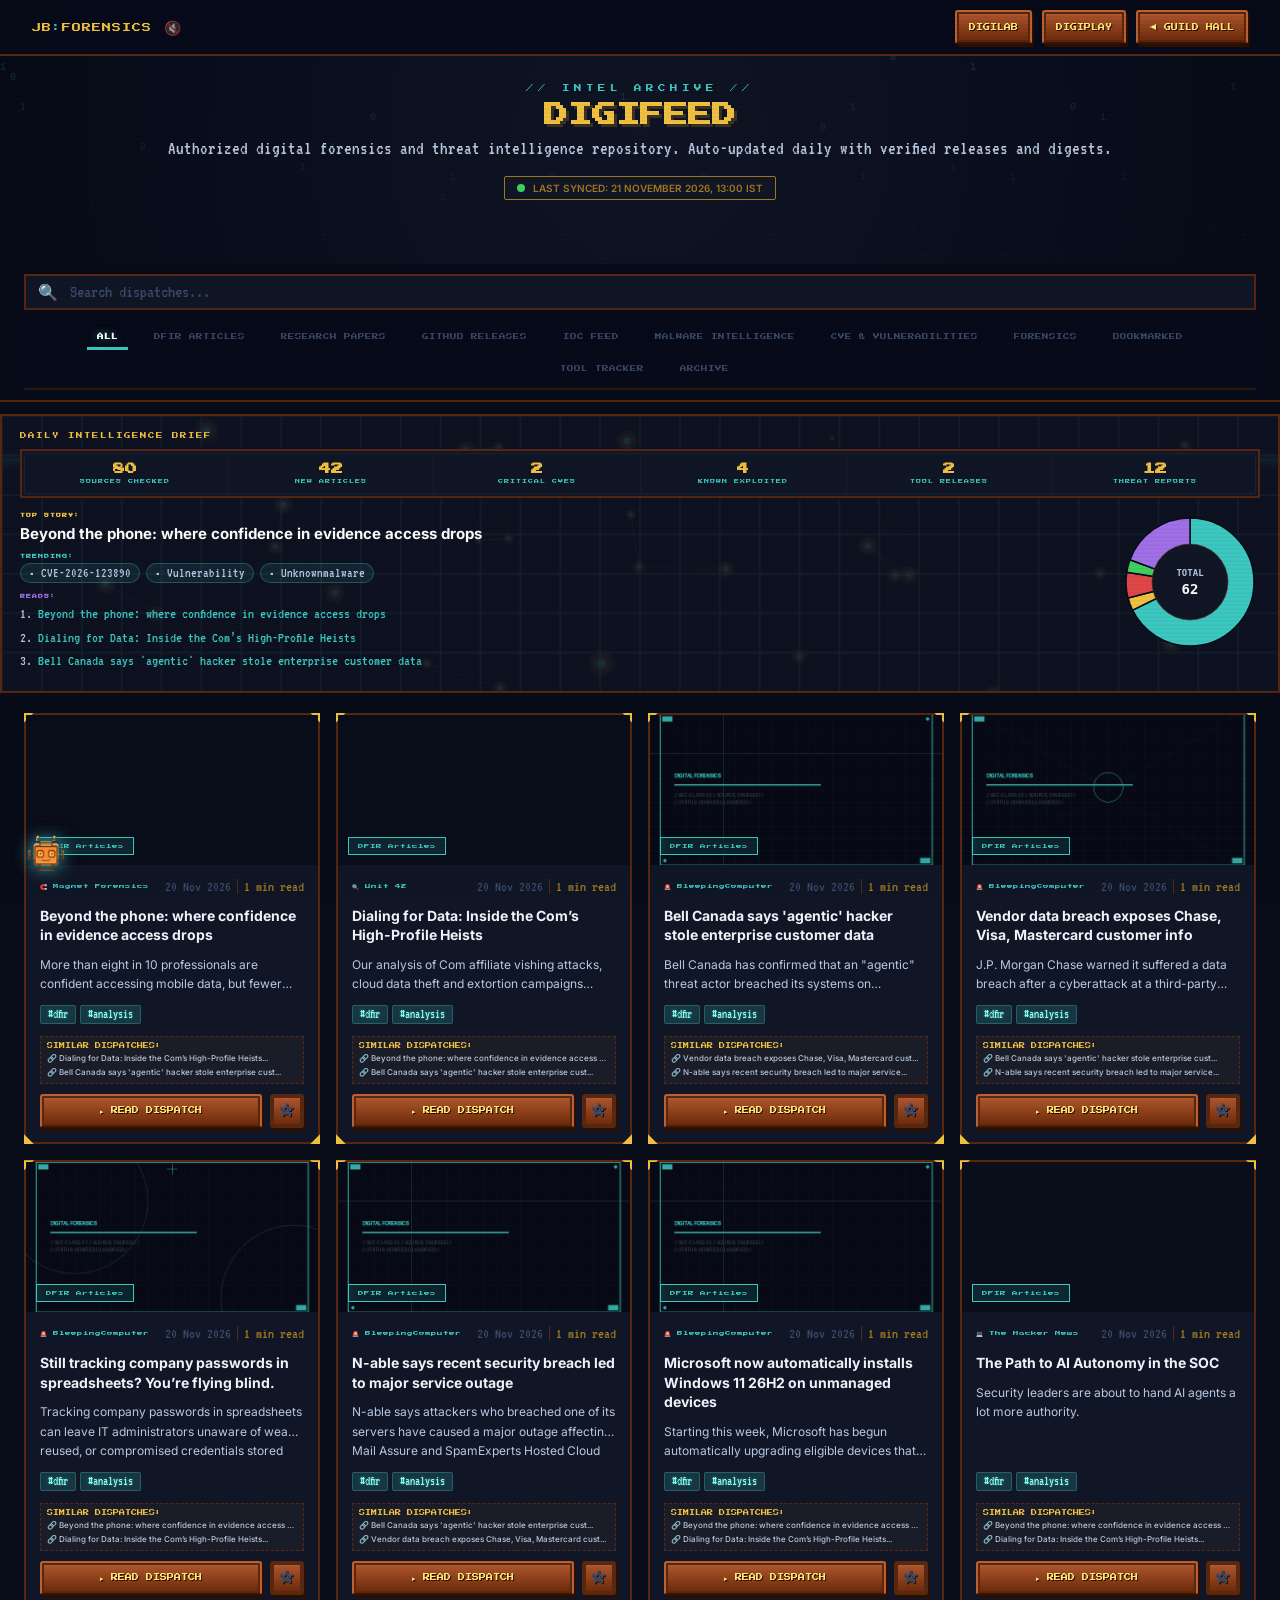
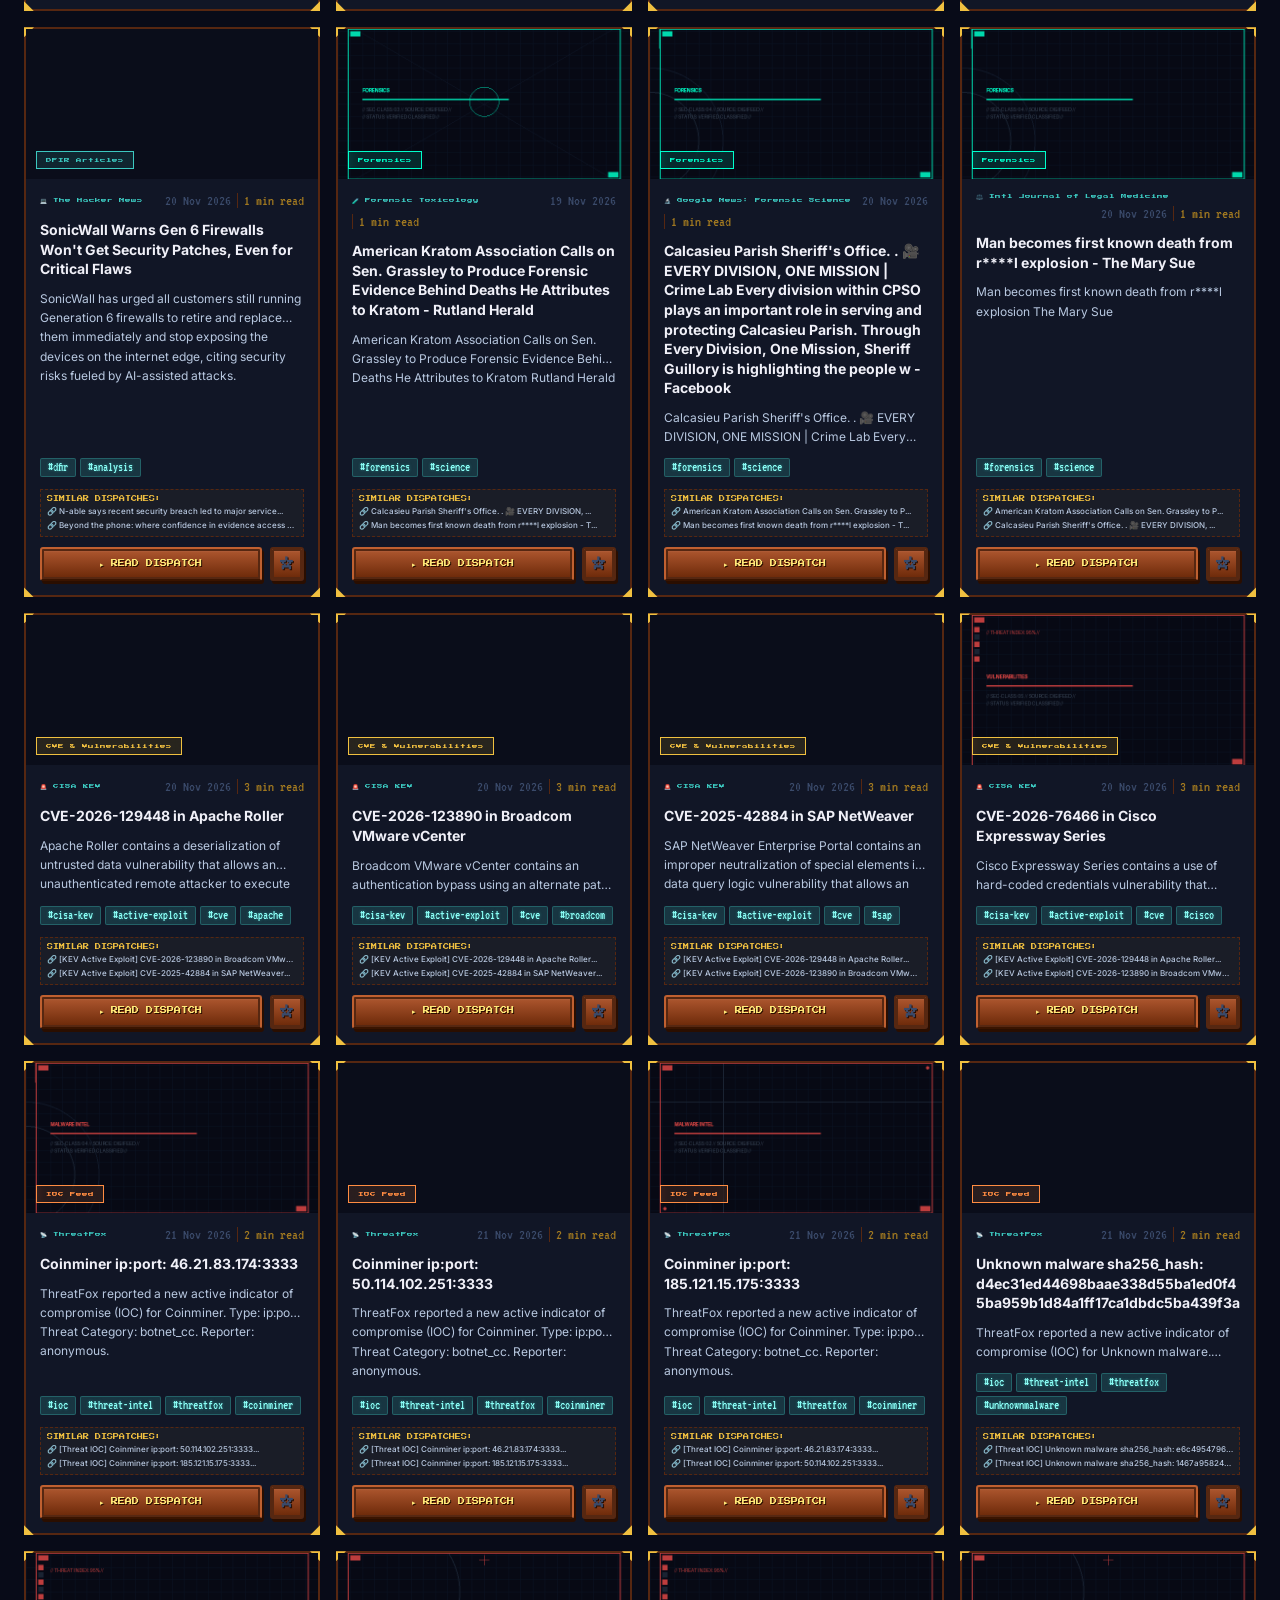
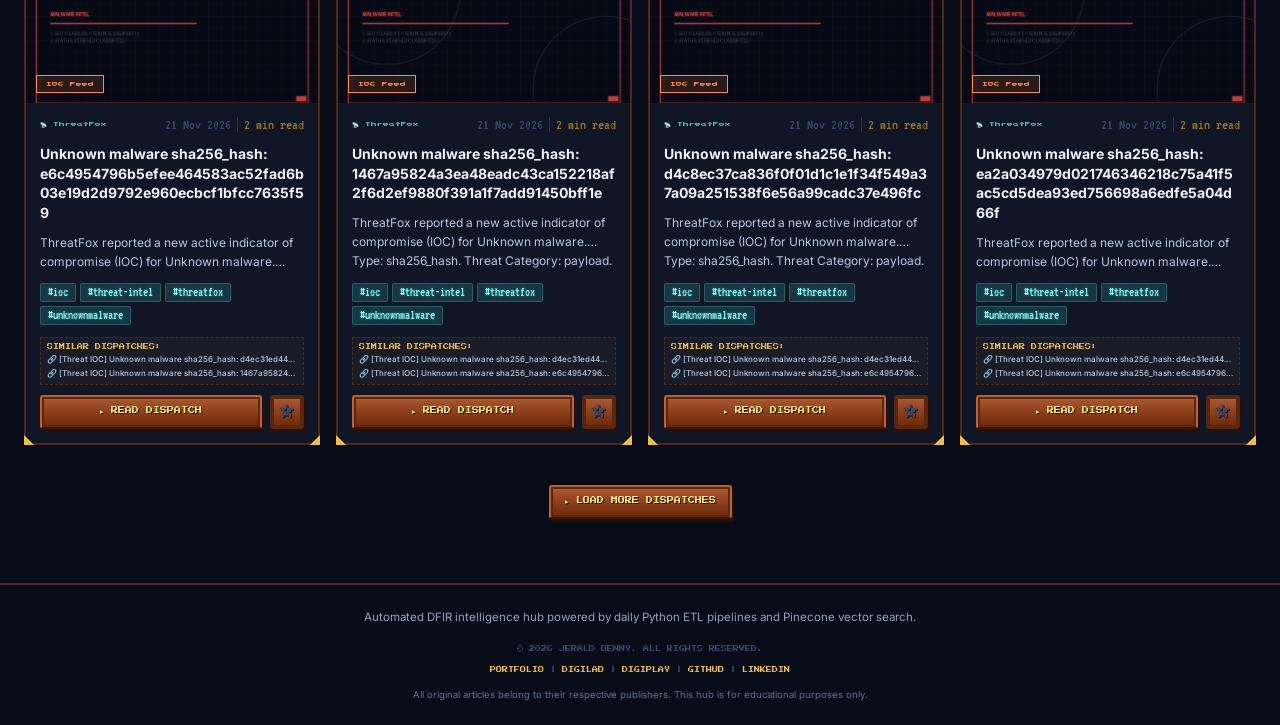
==== digifeed/index.html @ 79ac8567 "🔬 DigiFeed sync — 45 dispatches [2026-11-21 13:01 IST]" ====
<!DOCTYPE html>
<html lang="en">
<head>
<meta charset="UTF-8">
<meta name="viewport" content="width=device-width, initial-scale=1.0">

<!-- Google Tag Manager -->
<script>(function(w,d,s,l,i){w[l]=w[l]||[];w[l].push({'gtm.start':
new Date().getTime(),event:'gtm.js'});var f=d.getElementsByTagName(s)[0],
j=d.createElement(s),dl=l!='dataLayer'?'&l='+l:'';j.async=true;j.src=
'https://www.googletagmanager.com/gtm.js?id='+i+dl;f.parentNode.insertBefore(j,f);
})(window,document,'script','dataLayer','GTM-TB8BSMQF');
</script>
<!-- End Google Tag Manager -->
<title>DigiFeed | Daily Digital Forensics & Cybersecurity News</title>
<script src="../tracker.js" defer></script>
<meta name="description" content="DigiFeed is a daily automated digest of the latest Digital Forensics & Cybersecurity news, curated by Jerald Benny from top industry sources.">
<link rel="canonical" href="https://jeraldbenny.qd.je/digifeed/" />
<meta http-equiv="X-Content-Type-Options" content="nosniff">
<meta name="referrer" content="strict-origin-when-cross-origin">

<!-- Open Graph / Facebook -->
<meta property="og:title" content="DigiFeed | Daily Digital Forensics & Cybersecurity News">
<meta property="og:description" content="DigiFeed is a daily automated digest of the latest Digital Forensics & Cybersecurity news, curated by Jerald Benny.">
<meta property="og:type" content="website">
<meta property="og:url" content="https://jeraldbenny.qd.je/digifeed/">
<meta property="og:image" content="https://jeraldbenny.qd.je/digifeed/opengraph.png">

<!-- Twitter -->
<meta name="twitter:card" content="summary_large_image">
<meta name="twitter:title" content="DigiFeed | Daily Digital Forensics & Cybersecurity News">
<meta name="twitter:description" content="DigiFeed is a daily automated digest of the latest Digital Forensics & Cybersecurity news, curated by Jerald Benny.">
<meta name="twitter:image" content="https://jeraldbenny.qd.je/digifeed/opengraph.png">
<!-- Schema.org JSON-LD Structured Data for AI & Search Engines -->
<script type="application/ld+json">
{
  "@context": "https://schema.org",
  "@type": "WebApplication",
  "name": "DigiFeed",
  "alternateName": ["JB DigiFeed", "DFIR Threat Intelligence Feed"],
  "url": "https://jeraldbenny.qd.je/digifeed/",
  "description": "Daily automated digital forensics and cybersecurity threat intelligence feed with vector search.",
  "applicationCategory": "SecurityApplication",
  "operatingSystem": "All",
  "browserRequirements": "Requires JavaScript. Requires HTML5.",
  "creator": {
    "@type": "Person",
    "name": "Jerald Benny",
    "url": "https://jeraldbenny.qd.je/"
  },
  "offers": {
    "@type": "Offer",
    "price": "0",
    "priceCurrency": "USD"
  }
}
</script>

<link rel="icon" type="image/png" href="../favicon.png">
<link rel="preconnect" href="https://fonts.googleapis.com">
<link href="https://fonts.googleapis.com/css2?family=Press+Start+2P&family=VT323:wght@400&family=Inter:wght@400;500;600;700&display=swap" rel="stylesheet">
<style>
*{margin:0;padding:0;box-sizing:border-box;}
:root{
  --gold:#f0c040;--teal:#3cc8c0;--wood:#b05830;--bg:#080b18;--panel:#111626;
  --border:#562711;--text:#b8c8e0;--subtext:#3a4a6a;
}
body{background:var(--bg);color:var(--text);font-family:'Inter',sans-serif;min-height:100vh;overflow-x:clip;-webkit-tap-highlight-color:transparent;}
body::after{content:'';position:fixed;inset:0;pointer-events:none;z-index:9999;background:repeating-linear-gradient(0deg,transparent,transparent 2px,rgba(0,0,0,0.03) 2px,rgba(0,0,0,0.03) 4px);}

/* ── NAV ── */
nav{position:fixed;top:0;left:0;right:0;z-index:100;background:rgba(8,11,24,0.96);
  border-bottom:2px solid var(--border);display:flex;align-items:center;
  justify-content:space-between;padding:0 32px;height:56px;backdrop-filter:blur(8px);}
.nav-logo{font-family:'Press Start 2P',monospace;font-size:9px;color:var(--gold);letter-spacing:1px;text-decoration:none;}
.nav-logo span{color:var(--teal);}

.nav-links{display:flex;align-items:center;gap:10px;}

/* Beautiful Wooden RPG Nav Button */
.nav-back-btn{font-family:'Press Start 2P',monospace;display:inline-flex;align-items:center;
  justify-content:center;gap:6px;font-size:7px;padding:0 12px;height:34px;
  background:linear-gradient(180deg,#b05830 0%,#6a2808 100%);
  border:2px solid #c06030;border-bottom-color:#3a1400;border-radius:3px;
  box-shadow:2px 3px 0 #2a0e00,inset 0 2px 2px rgba(255,255,255,0.15);
  color:#ffe878;text-decoration:none;cursor:pointer;
  outline:2px solid #562711;outline-offset:-4px;text-shadow:1px 1px 0 #2a0e00;transition:all 0.1s;}
.nav-back-btn:hover{transform:translateY(1px);filter:brightness(1.1);}
.nav-back-btn:active{transform:translateY(3px);}

/* ── HERO ── */
.hub-hero{position:relative;padding:84px 32px 48px;text-align:center;background:radial-gradient(circle at center, rgba(17, 22, 38, 0.95), var(--bg));overflow:hidden;}
.hero-canvas{position:absolute;inset:0;width:100%;height:100%;z-index:1;pointer-events:none;opacity:0.25;}
.hub-hero-content{position:relative;z-index:2;max-width:1000px;margin:0 auto;}
.hub-eyebrow{font-family:'Press Start 2P',monospace;font-size:7.5px;color:var(--teal);
  letter-spacing:4px;margin-bottom:8px;}
.hub-title{font-family:'Press Start 2P',monospace;font-size:clamp(14px,3vw,24px);
  color:var(--gold);line-height:1.3;margin-bottom:8px;text-shadow:3px 3px 0 rgba(160,120,32,0.3);}
.hub-sub{font-family:'VT323',monospace;font-size:clamp(8px, 1.7vw, 19px);color:var(--text);margin-bottom:16px;line-height:1.1;white-space:nowrap;}
.sync-badge{display:inline-flex;align-items:center;gap:8px;background:#111626;
  border:1px solid #a07820;color:#a07820;font-family:'Inter',sans-serif;font-weight:600;
  font-size:10px;padding:5px 12px;border-radius:2px;margin-bottom:16px;}
.sync-dot{width:8px;height:8px;border-radius:50%;background:#40d060;animation:pulse 2s ease-in-out infinite;}
@keyframes pulse{0%,100%{opacity:1;box-shadow:0 0 0 0 rgba(64,208,96,0.4);}50%{opacity:0.7;box-shadow:0 0 0 6px rgba(64,208,96,0);}}

/* ── BRIEF STATS BAR ── */
.brief-stats-grid{display:flex;flex-wrap:nowrap;overflow-x:auto;gap:0;background:#111626;border:2px solid var(--border);position:relative;margin-bottom:14px;-webkit-overflow-scrolling:touch;padding:4px 0;scrollbar-width:none;}
.brief-stats-grid::-webkit-scrollbar{display:none;}
.brief-stats-grid::before{content:'';position:absolute;inset:2px;border:1px solid rgba(60,200,192,0.08);pointer-events:none;z-index:0;}
.brief-stats-item{flex:1;min-width:96px;text-align:center;border-right:1px solid rgba(86,39,17,0.3);padding:8px 4px;position:relative;z-index:1;}
.brief-stats-item:last-child{border-right:none;}
.brief-stats-val{font-family:'Press Start 2P',monospace;font-size:12px;color:var(--gold);margin-bottom:4px;font-weight:bold;}
.brief-stats-lbl{font-family:'Press Start 2P',monospace;font-size:5px;color:var(--teal);letter-spacing:1px;text-transform:uppercase;white-space:nowrap;}

/* ── BRIEF MAIN LAYOUT ── */
.brief-main-layout{display:flex;gap:20px;align-items:flex-start;width:100%;}
.brief-text-col{flex:1;min-width:0;}
.brief-pie-col{flex-shrink:0;display:flex;justify-content:center;align-items:center;}

/* ── SEARCH + FILTER ── */
.controls{max-width:1400px;margin:0 auto;padding:10px 24px;
  position:sticky;top:56px;z-index:90;background:rgba(8,11,24,0.96);
  backdrop-filter:blur(8px);border-bottom:2px solid var(--border);
  margin-bottom:12px;}
.search-wrap{margin-bottom:16px;position:relative;}
.search-wrap::before{content:'🔍';position:absolute;left:14px;top:50%;transform:translateY(-50%);font-size:16px;}
#searchInput, #archiveSearchInput{width:100%;padding:6px 16px 6px 44px;background:#111626;border:2px solid #562711;height:36px;
  color:var(--text);font-family:'VT323',monospace;font-size:18px;outline:none;transition:border-color 0.2s;}
#searchInput:focus, #archiveSearchInput:focus{border-color:var(--teal);}
#searchInput::placeholder, #archiveSearchInput::placeholder{color:#3a4a6a;}
.filter-wrap{
  display: flex;
  justify-content: center;
  border-bottom: 2px solid rgba(86, 39, 17, 0.5);
  padding-bottom: 6px;
  margin-top: 12px;
  width: 100%;
}
.filter-row{
  display: flex;
  flex-wrap: wrap;
  justify-content: center;
  width: 100%;
  gap: 8px 16px;
}
.filter-btn{
  font-family: 'Press Start 2P', monospace;
  font-size: 6.5px;
  padding: 7px 10px;
  cursor: pointer;
  background: transparent;
  border: none;
  border-bottom: 3px solid transparent;
  color: var(--subtext);
  transition: all 0.2s ease-in-out;
  outline: none;
  border-radius: 0;
  text-shadow: none;
  box-shadow: none;
  white-space: nowrap;
  flex-shrink: 0;
}
.filter-btn:hover{
  color: var(--cc, var(--teal));
  border-bottom-color: var(--cc, rgba(60, 200, 192, 0.4));
}
.filter-btn.active{
  color: #fff;
  border-bottom-color: var(--cc, var(--teal));
  text-shadow: 0 0 8px var(--cc, rgba(60, 200, 192, 0.6));
  font-weight: bold;
}
.filter-btn.tool-tracker-btn{
  margin-left: 8px;
}
.bookmark-btn{
  font-size: 14px !important;
  font-weight: bold;
  transition: transform 0.1s, color 0.1s;
  display: inline-flex;
  align-items: center;
  justify-content: center;
}
.bookmark-btn:hover{
  transform: scale(1.1);
}

.news-card{background:var(--panel);border:2px solid var(--border);position:relative;
  display:flex;flex-direction:column;transition:transform 0.2s,box-shadow 0.2s;min-width:0;width:100%;}
.news-card:hover{transform:translateY(-4px);box-shadow:0 8px 30px rgba(0,0,0,0.5),0 0 20px rgba(240,192,64,0.08);}
.news-card .c{position:absolute;width:10px;height:10px;background:var(--gold);}
.news-card .c.tl{top:-2px;left:-2px;clip-path:polygon(0 0,100% 0,0 100%);}
.news-card .c.tr{top:-2px;right:-2px;clip-path:polygon(0 0,100% 0,100% 100%);}
.news-card .c.bl{bottom:-2px;left:-2px;clip-path:polygon(0 0,0 100%,100% 100%);}
.news-card .c.br{bottom:-2px;right:-2px;clip-path:polygon(100% 0,100% 100%,0 100%);}

/* ── NO RESULTS PANEL ── */
.no-results-panel{
  grid-column: 1 / -1;
  margin: 45px auto;
  max-width: 500px;
  width: 90%;
  background: rgba(17, 22, 38, 0.95);
  border: 2px solid var(--border);
  box-shadow: 0 0 15px rgba(86, 39, 17, 0.4);
  font-family: 'Press Start 2P', monospace;
  text-align: center;
  position: relative;
}
.terminal-header{
  background: #0f1322;
  border-bottom: 2px solid var(--border);
  padding: 8px 12px;
  display: flex;
  align-items: center;
  gap: 6px;
}
.terminal-dot{
  width: 6px;
  height: 6px;
  border-radius: 50%;
}
.terminal-dot.red{ background: #ff5555; }
.terminal-dot.yellow{ background: #ffaa00; }
.terminal-dot.green{ background: #55ff55; }
.terminal-title{
  color: #a070e8;
  font-size: 6px;
  margin-left: 6px;
  letter-spacing: 1px;
}
.no-results-content{
  padding: 24px;
}
.no-results-content .alert-icon{
  font-size: 32px;
  margin-bottom: 12px;
  animation: pulse-glow 2s infinite ease-in-out;
}
.no-results-content h3{
  font-size: 10px;
  color: #ff5555;
  margin: 0 0 12px 0;
  letter-spacing: 1px;
}
@keyframes pulse-glow{
  0%, 100% { transform: scale(1); opacity: 0.8; }
  50% { transform: scale(1.1); opacity: 1; text-shadow: 0 0 8px rgba(255, 85, 85, 0.6); }
}

.bookmark-btn{background:rgba(17, 22, 38, 0.6);border:2px solid var(--border) !important;color:var(--subtext) !important;transition:all 0.2s ease-in-out;}
.bookmark-btn.bookmarked{background:rgba(240, 192, 64, 0.12) !important;border-color:var(--gold) !important;color:var(--gold) !important;box-shadow:0 0 8px rgba(240, 192, 64, 0.25);}


/* Pulse target animation for scrolling to related card */
.news-card.pulse-highlight{
  animation: pulse-flash 1.6s ease-in-out;
}
@keyframes pulse-flash{
  0%, 100% { outline: none; box-shadow: none; }
  50% { outline: 3px solid var(--gold); box-shadow: 0 0 30px var(--gold); }
}

.card-img-wrap{position:relative;height:150px;overflow:hidden;background:#0a0d1a;width:100%;}
.card-img{width:100%;height:100%;object-fit:cover;transition:transform 0.4s;
  image-rendering:auto;filter:brightness(0.85);}
.news-card:hover .card-img{transform:scale(1.04);filter:brightness(1);}
.cat-badge{position:absolute;bottom:10px;left:10px;font-family:'Press Start 2P',monospace;
  font-size:5.5px;padding:5px 9px;border:1px solid;backdrop-filter:blur(4px);}



.card-body{padding:14px;display:flex;flex-direction:column;flex:1;gap:10px;min-width:0;overflow:hidden;}
.card-meta{display:flex;align-items:center;gap:6px;flex-wrap:wrap;width:100%;}
.card-source{font-family:'Press Start 2P',monospace;font-size:5.5px;color:var(--teal);}
.card-date{font-family:'VT323',monospace;font-size:15px;color:var(--subtext);margin-left:auto;}
.read-badge{font-family:'VT323',monospace;font-size:15px;color:#a07820;border-left:1px solid #562711;padding-left:6px;}

.card-title{font-family:'Inter',sans-serif;font-size:14px;font-weight:700;color:#f0f0f8;
  line-height:1.4;margin-top:2px;word-wrap:break-word;overflow:hidden;text-overflow:ellipsis;}
.card-summary{font-size:12px;color:var(--text);line-height:1.6;flex:1;
  display:-webkit-box;-webkit-line-clamp:2;-webkit-box-orient:vertical;overflow:hidden;text-overflow:ellipsis;word-wrap:break-word;}

.deep-lore{background:rgba(60,200,192,0.05);border-left:3px solid var(--teal);padding:8px 10px;margin-top:2px;min-width:0;overflow:hidden;}
.lore-title{font-family:'Press Start 2P',monospace;font-size:5.5px;color:var(--teal);margin-bottom:4px;}
.lore-text{font-size:11px;color:#8aa0b8;line-height:1.5;font-style:italic;word-wrap:break-word;}

/* ── TAGS (Upgraded to high-contrast readable colors) ── */
.card-tags{display:flex;gap:4px;flex-wrap:wrap;margin-top:2px;}
.tag-item{color:#8afdf5;font-family:'VT323',monospace;font-size:13px;
  background:rgba(60,200,192,0.18);padding:2px 7px;border-radius:2px;
  border:1px solid rgba(60,200,192,0.3);text-shadow:0 0 3px rgba(60,200,192,0.5);}

/* ── RELATED DISPATCHES (Reduced text size to 8px/6px as requested) ── */
.related-dispatches{background:rgba(240,192,64,0.04);border:1px dashed var(--border);padding:6px;margin-top:2px;min-width:0;overflow:hidden;width:100%;}
.related-lbl{font-family:'Press Start 2P',monospace;font-size:6px;color:var(--gold);display:block;margin-bottom:4px;}
.related-list{display:flex;flex-direction:column;gap:4px;min-width:0;width:100%;}
.rel-link{color:var(--text);font-size:8px;font-weight:500;text-decoration:none;transition:color 0.2s;display:block;
  white-space:nowrap;overflow:hidden;text-overflow:ellipsis;width:100%;min-width:0;}
.rel-link:hover{color:var(--teal);text-decoration:underline;}

.card-footer{margin-top:4px;width:100%;}

/* ── BUTTON ── */
.wpx-btn{font-family:'Press Start 2P',monospace;display:inline-flex;align-items:center;
  justify-content:center;gap:6px;font-size:7px;padding:0 14px;height:34px;
  background:linear-gradient(180deg,#b05830 0%,#6a2808 100%);
  border:2px solid #c06030;border-bottom-color:#3a1400;border-radius:3px;
  box-shadow:2px 3px 0 #2a0e00,inset 0 2px 2px rgba(255,255,255,0.15);
  color:#ffe878;text-decoration:none;cursor:pointer;
  outline:2px solid #562711;outline-offset:-4px;text-shadow:1px 1px 0 #2a0e00;transition:all 0.1s;}
.wpx-btn:hover{transform:translateY(1px);filter:brightness(1.1);}
.wpx-btn:active{transform:translateY(3px);}

/* Pagination / Load More button wrapper */
.load-more-wrap{max-width:1400px;margin:0 auto 64px;padding:0 24px;text-align:center;}
.hidden-by-load-more{display:none !important;}

/* ── NEWS GRID LAYOUT (4-col desktop, 2-col mobile) ── */
.news-grid{display:grid;grid-template-columns:repeat(4,1fr);gap:16px;max-width:1400px;margin:0 auto 40px;padding:0 24px;width:100%;}

/* ── FORENSIC TOOL RELEASE TRACKER PANEL ── */
.tool-tracker-wrapper{max-width:1400px;margin:0 auto 64px;padding:0 24px;}
.tool-cat-block{margin-bottom:32px;}
.tool-cat-title{font-family:'Press Start 2P',monospace;font-size:10px;color:var(--teal);margin-bottom:16px;text-align:center;letter-spacing:1px;}
.tool-tracker-grid{display:grid;grid-template-columns:repeat(auto-fill, minmax(280px, 1fr));gap:16px;}

.tool-card{background:var(--panel);border:2px solid var(--border);position:relative;padding:20px;
  display:flex;flex-direction:column;gap:14px;min-width:0;width:100%;}
.tool-card .c{position:absolute;width:10px;height:10px;background:var(--gold);}
.tool-card .c.tl{top:-2px;left:-2px;clip-path:polygon(0 0,100% 0,0 100%);}
.tool-card .c.tr{top:-2px;right:-2px;clip-path:polygon(0 0,100% 0,100% 100%);}
.tool-card .c.bl{bottom:-2px;left:-2px;clip-path:polygon(0 0,0 100%,100% 100%);}
.tool-card .c.br{bottom:-2px;right:-2px;clip-path:polygon(100% 0,100% 100%,0 100%);}

.tool-header{display:flex;align-items:center;justify-content:space-between;border-bottom:1px solid var(--border);padding-bottom:10px;gap:8px;min-width:0;}
.tool-name{font-family:'Press Start 2P',monospace;font-size:8px;color:var(--gold);line-height:1.4;word-wrap:break-word;}
.tool-version{font-family:'Press Start 2P',monospace;font-size:7px;color:var(--teal);background:rgba(60,200,192,0.1);padding:4px 8px;border:1px solid var(--teal);white-space:nowrap;}
.tool-body{display:flex;flex-direction:column;gap:12px;min-width:0;}
.tool-meta-row{display:flex;justify-content:space-between;font-size:12px;color:var(--subtext);font-family:'VT323',monospace;font-size:16px;}
.meta-label{font-weight:bold;color:#a07820;}
.meta-value{color:var(--text);}
.tool-section{min-width:0;}
.tool-section h3{font-family:'Press Start 2P',monospace;font-size:5.5px;color:var(--teal);margin-bottom:8px;letter-spacing:1px;}
.tool-section ul{list-style:none;padding-left:0;display:flex;flex-direction:column;gap:6px;}
.tool-section li{font-size:11px;line-height:1.4;color:var(--text);position:relative;padding-left:14px;word-wrap:break-word;overflow:hidden;text-overflow:ellipsis;}
.tool-section li::before{content:'';position:absolute;left:0;top:6px;width:6px;height:2px;background:var(--border);}

/* ── FOOTER ── */
footer{border-top:2px solid var(--border);padding:24px;text-align:center;
  font-family:'Press Start 2P',monospace;font-size:6px;color:var(--subtext);line-height:2.5;}
footer a{color:var(--gold);text-decoration:none;}
footer a:hover{text-decoration:underline;}

/* ── REVEAL ANIMATION ── */
.reveal{opacity:0;transform:translateY(15px);transition:opacity 0.4s ease,transform 0.4s ease;}
.reveal.in{opacity:1;transform:none;}

/* ── HIDDEN CONTAINER ── */
.news-card.hidden, .tool-card.hidden, .hidden-pane{display:none !important;}

/* ── RESPONSIVE MEDIA QUERIES ── */
@media(min-width:768px){
  .filter-wrap{
    justify-content: center !important;
  }
  .filter-row{
    display: flex !important;
    flex-wrap: wrap !important;
    justify-content: center !important;
    gap: 8px 16px !important;
  }
}
@media(max-width:1200px){
  .news-grid{grid-template-columns:repeat(3, 1fr) !important;gap:14px;padding:0 12px;}
  .tool-tracker-grid{grid-template-columns:repeat(auto-fill, minmax(240px, 1fr)) !important;gap:14px;}
}
@media(max-width:960px){
  .news-grid{grid-template-columns:repeat(2, 1fr) !important;gap:12px;padding:0 12px;}
  .tool-tracker-grid{grid-template-columns:repeat(auto-fill, minmax(220px, 1fr)) !important;gap:12px;}
}
@media(max-width:767px){
  nav{padding:0 12px !important;}
  .nav-links{gap:6px !important;}
  .nav-back-btn{font-size:5.5px !important;padding:0 6px !important;height:28px !important;}
  .nav-logo{font-size:7.5px !important;}
  .news-grid{grid-template-columns:1fr !important;gap:16px;padding:0 12px;width:100%;}
  .tool-tracker-grid{grid-template-columns:1fr !important;gap:16px;}
  .filter-wrap{
    gap: 6px !important;
    padding-bottom: 4px !important;
    flex-direction: column !important;
  }
  .filter-row{
    display: flex !important;
    flex-wrap: wrap !important;
    justify-content: center !important;
    width: 100% !important;
    gap: 6px 8px !important;
  }
  .filter-btn{
    font-size: 6px !important;
    padding: 6px 8px !important;
    flex: none !important;
    width: auto !important;
    min-width: 0 !important;
    text-align: center !important;
    white-space: nowrap !important;
  }
  .filter-btn.tool-tracker-btn{
    padding-left: 8px !important;
    margin-left: 0 !important;
  }
  .stats-bar, .controls{padding-left:8px;padding-right:8px;}
  .sync-badge{font-size:7.5px;padding:4px 8px;gap:6px;}
  
  /* Brief Stats: grid layout on mobile to prevent squishing */
  .brief-stats-grid{display:grid !important;grid-template-columns:repeat(3, 1fr) !important;flex-wrap:wrap !important;overflow-x:visible !important;padding:2px 0 !important;}
  .brief-stats-item{border-right:1px solid rgba(86,39,17,0.3) !important;border-bottom:1px solid rgba(86,39,17,0.3) !important;min-width:0 !important;padding:10px 2px !important;flex:none !important;}
  .brief-stats-item:nth-child(3n){border-right:none !important;}
  .brief-stats-item:nth-child(n+4){border-bottom:none !important;}
  .brief-stats-val{font-size:10px !important;}
  .brief-stats-lbl{font-size:4.5px !important;letter-spacing:0.5px !important;white-space:normal !important;line-height:1.2 !important;margin-top:2px;}
  .brief-main-layout{flex-direction:column !important;align-items:center !important;gap:20px !important;}
  .brief-text-col{width:100% !important;}
  .brief-text-col div{font-size:6.5px !important;margin-bottom:6px !important;line-height:1.4 !important;}
  .brief-pie-col{width:100% !important;}
  .brief-pie-col canvas {
    width: 110px !important;
    height: 110px !important;
  }

  .card-img-wrap{height:120px;}
  .cat-badge{font-size:5px;padding:3px 7px;bottom:6px;left:6px;}
  .card-body{padding:10px;gap:8px;}
  .card-meta{gap:4px;}
  .card-source{font-size:5px;}
  .card-date, .read-badge{font-size:12px;}
  .card-title{font-size:12px;line-height:1.3;}
  .card-summary{font-size:11px;line-height:1.5;-webkit-line-clamp:2;}
  .deep-lore{padding:6px;}
  .lore-title{font-size:5px;}
  .lore-text{font-size:10px;}
  .tag-item{font-size:11px;padding:0 5px;}
  .wpx-btn{height:30px;font-size:6px;padding:0 10px;}
  .related-dispatches{padding:6px;}
  .related-lbl{font-size:5px;}
  .rel-link{font-size:10px;}
  .hub-title{font-size:14px;}
  .hub-hero{padding:76px 16px 36px;}
}


.hidden-pane { display: none !important; }
.archive-dates-grid { display: flex; flex-wrap: wrap; gap: 10px; margin-bottom: 30px; }
.archive-date-btn { background: #1a1a24; border: 1px solid #333; color: #aaa; padding: 10px 15px; cursor: pointer; font-family: 'Press Start 2P', monospace; font-size: 10px; transition: all 0.2s; }
.archive-date-btn:hover { background: #2a2a35; color: #fff; border-color: #00ffcc; }
.archive-date-btn.active { background: #00ffcc; color: #000; border-color: #00ffcc; }
.archive-day-pane { display: flex; flex-direction: column; gap: 20px; }

</style>
</head>
<body>
<!-- Google Tag Manager (noscript) -->
<noscript><iframe src="https://www.googletagmanager.com/ns.html?id=GTM-TB8BSMQF"
height="0" width="0" style="display:none;visibility:hidden"></iframe></noscript>
<!-- End Google Tag Manager (noscript) -->

<nav>
  <div style="display:flex;align-items:center;gap:12px;">
    <a href="/" class="nav-logo">JB<span>:</span>FORENSICS</a>
    <button id="audio-toggle" aria-label="Toggle Ambient Audio" style="background:transparent;border:none;font-size:14px;cursor:pointer;opacity:0.6;transition:opacity 0.2s;padding-top:2px;" title="Toggle Ambient Audio">🔇</button>
  </div>
  <div class="nav-links">
    <a href="/digilab/" class="nav-back-btn">DIGILAB</a>
    <a href="/digiplay/" class="nav-back-btn">DIGIPLAY</a>
    <a href="/" class="nav-back-btn">◀ GUILD HALL</a>
  </div>
</nav>

<div class="hub-hero">
  <canvas id="matrixCanvas" class="hero-canvas"></canvas>
  <div class="hub-hero-content">
    <p class="hub-eyebrow">// INTEL ARCHIVE //</p>
    <h1 class="hub-title">DIGIFEED</h1>
    <p class="hub-sub">Authorized digital forensics and threat intelligence repository. Auto-updated daily with verified releases and digests.</p>
    <div class="sync-badge">
      <span class="sync-dot"></span>
      LAST SYNCED: 21 NOVEMBER 2026, 13:00 IST
    </div>
  </div>
</div>

<div class="controls" id="feedControls">
  <div class="search-wrap">
    <input type="text" id="searchInput" placeholder="Search dispatches..." oninput="searchNews()" aria-label="Search news articles" autocomplete="off">
  </div>
  <div class="filter-wrap">
    
    <div class="filter-row">
      <button class="filter-btn active" data-cat="ALL" onclick="filterNews(this)">ALL</button>
      <button class="filter-btn" data-cat="DFIR Articles" onclick="filterNews(this)" style="--cc:#3cc8c0">DFIR ARTICLES</button>
      <button class="filter-btn" data-cat="Research Papers" onclick="filterNews(this)" style="--cc:#a070e8">RESEARCH PAPERS</button>
      <button class="filter-btn" data-cat="GitHub Releases" onclick="filterNews(this)" style="--cc:#40d060">GITHUB RELEASES</button>
      <button class="filter-btn" data-cat="IOC Feed" onclick="filterNews(this)" style="--cc:#ff8c42">IOC FEED</button>
      <button class="filter-btn" data-cat="Malware Intelligence" onclick="filterNews(this)" style="--cc:#ff4444">MALWARE INTELLIGENCE</button>
      <button class="filter-btn" data-cat="CVE & Vulnerabilities" onclick="filterNews(this)" style="--cc:#f0c040">CVE & VULNERABILITIES</button>
      <button class="filter-btn" data-cat="Forensics" onclick="filterNews(this)" style="--cc:#00ffcc">FORENSICS</button>
      <button class="filter-btn" data-cat="BOOKMARKED" onclick="filterNews(this)" style="--cc:#ffc000">BOOKMARKED</button>
      <button class="filter-btn tool-tracker-btn" onclick="toggleToolTracker(this)" style="--cc:#40d060">TOOL TRACKER</button>
      <button class="filter-btn archive-btn" data-cat="ARCHIVE" onclick="toggleArchive(this)" style="--cc:#00ffcc">ARCHIVE</button>
    </div>
    
  </div>
</div>


<div id="mainDailyBriefing" class="daily-briefing-panel panel" style="margin-bottom:20px;width:100%;max-width:100%;border:2px solid var(--border);background:var(--panel);position:relative;padding:16px 18px;overflow:hidden;">
  <div class="c tl"></div><div class="c tr"></div><div class="c bl"></div><div class="c br"></div>

  <!-- Scan-line grid bg animation -->
  <canvas id="briefCanvas" style="position:absolute;inset:0;width:100%;height:100%;pointer-events:none;opacity:0.14;z-index:0;"></canvas>

  <div style="position:relative;z-index:1;">
    <p style="font-family:&quot;Press Start 2P&quot;,monospace;font-size:6.5px;color:#f0c040;margin-bottom:10px;letter-spacing:1px;">DAILY INTELLIGENCE BRIEF</p>

    <!-- ONE-LINE STATS ROW -->
    <div class="brief-stats-grid">
      
      <div class="brief-stats-item">
        <div class="brief-stats-val">80</div>
        <div class="brief-stats-lbl">Sources Checked</div>
      </div>
      <div class="brief-stats-item">
        <div class="brief-stats-val">42</div>
        <div class="brief-stats-lbl">New Articles</div>
      </div>
      <div class="brief-stats-item">
        <div class="brief-stats-val">2</div>
        <div class="brief-stats-lbl">Critical CVEs</div>
      </div>
      <div class="brief-stats-item">
        <div class="brief-stats-val">4</div>
        <div class="brief-stats-lbl">Known Exploited</div>
      </div>
      <div class="brief-stats-item">
        <div class="brief-stats-val">2</div>
        <div class="brief-stats-lbl">Tool Releases</div>
      </div>
      <div class="brief-stats-item">
        <div class="brief-stats-val">12</div>
        <div class="brief-stats-lbl">Threat Reports</div>
      </div>
    </div>

    <!-- MAIN: Pie side-by-side with text -->
    <div class="brief-main-layout">
      <div class="brief-text-col">
        <div style="font-size:15px;margin-bottom:10px;line-height:1.4;">
          <span style="color:#f0c040;font-weight:bold;font-family:&quot;Press Start 2P&quot;,monospace;font-size:5px;display:block;margin-bottom:4px;letter-spacing:1px;">TOP STORY:</span>
          <a href="https://www.magnetforensics.com/blog/beyond-the-phone-where-confidence-in-evidence-access-drops/" target="_blank" rel="noopener" style="color:#fff;font-weight:bold;text-decoration:none;display:inline-block;cursor:pointer;-webkit-tap-highlight-color:transparent;-webkit-touch-callout:none;user-select:none;">Beyond the phone: where confidence in evidence access drops</a>
        </div>
        <div style="font-size:14px;margin-bottom:10px;color:#b8c8e0;font-family:'VT323',monospace;">
          <span style="color:#3cc8c0;font-weight:bold;font-family:'Press Start 2P',monospace;font-size:5px;display:block;margin-bottom:4px;letter-spacing:1px;">TRENDING:</span>
          <div style="display:flex;gap:6px;flex-wrap:wrap;justify-content:flex-start;"><span style="background:rgba(60,200,192,0.1);border:1px solid rgba(60,200,192,0.3);padding:2px 8px;border-radius:12px;">• CVE-2026-123890</span> <span style="background:rgba(60,200,192,0.1);border:1px solid rgba(60,200,192,0.3);padding:2px 8px;border-radius:12px;">• Vulnerability</span> <span style="background:rgba(60,200,192,0.1);border:1px solid rgba(60,200,192,0.3);padding:2px 8px;border-radius:12px;">• Unknownmalware</span></div>
        </div>
        <div style="line-height:1.4;">
          <span style="color:#a070e8;font-weight:bold;font-family:&quot;Press Start 2P&quot;,monospace;font-size:5px;display:block;margin-bottom:4px;letter-spacing:1px;">READS:</span>
          <ol style="margin-left:18px;color:#b8c8e0;font-size:15px;font-family:VT323,monospace;list-style-type:decimal;line-height:1.3;"><li style="margin-bottom:4px;word-break:break-word;overflow-wrap:break-word;"><a href="https://www.magnetforensics.com/blog/beyond-the-phone-where-confidence-in-evidence-access-drops/" target="_blank" rel="noopener" style="color:#3cc8c0;text-decoration:none;display:inline;">Beyond the phone: where confidence in evidence access drops</a></li>
<li style="margin-bottom:4px;word-break:break-word;overflow-wrap:break-word;"><a href="https://unit42.paloaltonetworks.com/com-affiliate-vishing-attacks/" target="_blank" rel="noopener" style="color:#3cc8c0;text-decoration:none;display:inline;">Dialing for Data: Inside the Com’s High-Profile Heists</a></li>
<li style="margin-bottom:4px;word-break:break-word;overflow-wrap:break-word;"><a href="https://www.bleepingcomputer.com/news/security/bell-canada-says-agentic-hacker-stole-enterprise-customer-data/" target="_blank" rel="noopener" style="color:#3cc8c0;text-decoration:none;display:inline;">Bell Canada says 'agentic' hacker stole enterprise customer data</a></li>
</ol>
        </div>
      </div>
      <div class="brief-pie-col">
        <canvas id="briefPie" width="140" height="140" style="display:block;cursor:pointer;-webkit-tap-highlight-color:transparent;-webkit-touch-callout:none;user-select:none;outline:none;"></canvas>
      </div>
    </div>
  </div>
</div>
<script>
(function(){
  // Glowing digital network map & data tracking forensic animation
  var bc = document.getElementById("briefCanvas");
  if(bc) {
    var bx = bc.getContext("2d");
    var W = bc.parentElement.offsetWidth || 1200;
    var H = bc.parentElement.offsetHeight || 150;
    bc.width = W; bc.height = H;
    
    // Create particles
    var count = 30;
    var pts = [];
    for (var i = 0; i < count; i++) {
      pts.push({
        x: Math.random() * W,
        y: Math.random() * H,
        vx: (Math.random() - 0.5) * 0.4,
        vy: (Math.random() - 0.5) * 0.4,
        radius: Math.random() * 2 + 1.5,
        pulseSpeed: Math.random() * 0.05 + 0.01,
        pulseVal: Math.random() * Math.PI
      });
    }

    var scanY = 0;
    var scanSpeed = 0.8;

    function animBrief() {
      bx.fillStyle = "#000000";
      bx.fillRect(0, 0, W, H);
      
      // Draw grid lines (flickers around 0.8 opacity baseline)
      var gridAlpha = 0.65 + Math.random() * 0.15;
      bx.strokeStyle = "rgba(60, 200, 192, " + gridAlpha + ")";
      bx.lineWidth = 1;
      var gridSize = 40;
      for (var x = 0; x < W; x += gridSize) {
        bx.beginPath(); bx.moveTo(x, 0); bx.lineTo(x, H); bx.stroke();
      }
      for (var y = 0; y < H; y += gridSize) {
        bx.beginPath(); bx.moveTo(0, y); bx.lineTo(W, y); bx.stroke();
      }

      // Update and draw connections
      bx.lineWidth = 0.8;
      for (var i = 0; i < count; i++) {
        var p1 = pts[i];
        for (var j = i + 1; j < count; j++) {
          var p2 = pts[j];
          var dist = Math.hypot(p1.x - p2.x, p1.y - p2.y);
          if (dist < 110) {
            var alpha = (1 - dist / 110) * 0.6;
            bx.strokeStyle = "rgba(60, 200, 192, " + alpha + ")";
            bx.beginPath();
            bx.moveTo(p1.x, p1.y);
            bx.lineTo(p2.x, p2.y);
            bx.stroke();
          }
        }
      }

      // Update and draw particles
      for (var i = 0; i < count; i++) {
        var p = pts[i];
        p.x += p.vx;
        p.y += p.vy;
        
        if (p.x < 0 || p.x > W) p.vx *= -1;
        if (p.y < 0 || p.y > H) p.vy *= -1;
        
        p.pulseVal += p.pulseSpeed;
        var r_val = p.radius + Math.sin(p.pulseVal) * 0.8;
        
        // Draw glow
        var grad = bx.createRadialGradient(p.x, p.y, 0, p.x, p.y, r_val * 4);
        grad.addColorStop(0, "rgba(240, 192, 64, 0.65)");
        grad.addColorStop(1, "rgba(240, 192, 64, 0)");
        bx.fillStyle = grad;
        bx.beginPath(); bx.arc(p.x, p.y, r_val * 4, 0, Math.PI * 2); bx.fill();

        bx.fillStyle = "rgba(60, 200, 192, 0.95)";
        bx.beginPath(); bx.arc(p.x, p.y, r_val, 0, Math.PI * 2); bx.fill();
      }

      // Draw horizontal scanning laser line
      scanY += scanSpeed;
      if (scanY > H) scanY = 0;
      var laserGrad = bx.createLinearGradient(0, scanY - 10, 0, scanY + 10);
      laserGrad.addColorStop(0, "rgba(60, 200, 192, 0)");
      laserGrad.addColorStop(0.5, "rgba(60, 200, 192, 0.35)");
      laserGrad.addColorStop(1, "rgba(60, 200, 192, 0)");
      bx.fillStyle = laserGrad;
      bx.fillRect(0, scanY - 10, W, 20);

      bx.strokeStyle = "rgba(60, 200, 192, 0.65)";
      bx.beginPath(); bx.moveTo(0, scanY); bx.lineTo(W, scanY); bx.stroke();

      requestAnimationFrame(animBrief);
    }
    
    window.addEventListener("resize", function() {
      if(bc) {
        W = bc.parentElement.offsetWidth || 1200;
        H = bc.parentElement.offsetHeight || 150;
        bc.width = W; bc.height = H;
      }
    });

    animBrief();
  }

  // Interactive Donut Chart & Scroll Animation
  var cv = document.getElementById("briefPie");
  if(!cv) return;
  var ctx = cv.getContext("2d");
  var data = [
    {label:"Articles", val:42, color:"#3cc8c0"},
    {label:"CVEs", val:2, color:"#f0c040"},
    {label:"Exploited", val:4, color:"#e04848"},
    {label:"Tools", val:2, color:"#40d060"},
    {label:"Threats", val:12, color:"#a070e8"}
  ];
  var total = data.reduce(function(s,d){return s+d.val;},0);
  if(total===0) return;

  var currentPercent = 0;
  var hoverIndex = -1;
  var cx=70, cy=70;

  function drawChart(percent) {
    ctx.clearRect(0,0,140,140);
    var currentR = 64 * percent;
    var currentInnerR = 38 * percent;
    var start = -Math.PI/2;
    data.forEach(function(d){
      var sweep = (d.val/total)*2*Math.PI;
      ctx.beginPath(); ctx.moveTo(cx,cy);
      ctx.arc(cx,cy,currentR,start,start+sweep);
      ctx.closePath(); ctx.fillStyle=d.color; ctx.fill();
      ctx.strokeStyle="#080b18"; ctx.lineWidth=1.5; ctx.stroke();
      start+=sweep;
    });

    // Draw inner circle for donut
    ctx.beginPath(); ctx.arc(cx,cy,currentInnerR,0,2*Math.PI); ctx.fillStyle="#111626"; ctx.fill();
    ctx.strokeStyle="rgba(86,39,17,0.6)"; ctx.lineWidth=1; ctx.stroke();

    // Draw center text inside the donut
    ctx.textAlign = "center";
    ctx.textBaseline = "middle";
    if (hoverIndex >= 0) {
      var item = data[hoverIndex];
      ctx.font = "bold 9px monospace";
      ctx.fillStyle = "#3cc8c0";
      ctx.fillText(item.label.toUpperCase(), cx, cy - 8);
      ctx.font = "bold 14px monospace";
      ctx.fillStyle = "#fff";
      ctx.fillText(item.val, cx, cy + 8);
    } else {
      ctx.font = "bold 9px monospace";
      ctx.fillStyle = "#b8c8e0";
      ctx.fillText("TOTAL", cx, cy - 8);
      ctx.font = "bold 14px monospace";
      ctx.fillStyle = "#fff";
      ctx.fillText(total, cx, cy + 8);
    }
  }

  var animated = false;
  function startAnimate() {
    if (animated) return;
    animated = true;
    var startT = null;
    function step(timestamp) {
      if (!startT) startT = timestamp;
      var progress = timestamp - startT;
      currentPercent = Math.min(progress / 1000, 1);
      drawChart(currentPercent);
      if (progress < 1000) {
        requestAnimationFrame(step);
      }
    }
    requestAnimationFrame(step);
  }

  // Intersection Observer for scroll animation
  if ('IntersectionObserver' in window) {
    var obs = new IntersectionObserver(function(entries) {
      if (entries[0].isIntersecting) {
        startAnimate();
        obs.disconnect();
      }
    }, { threshold: 0.2 });
    obs.observe(cv);
  } else {
    startAnimate();
  }

  // Mouse interaction for center legend
  cv.addEventListener("mousemove", function(e) {
    var rect = cv.getBoundingClientRect();
    var mx = (e.clientX - rect.left) * (cv.width / rect.width);
    var my = (e.clientY - rect.top) * (cv.height / rect.height);
    
    var dx = mx - cx;
    var dy = my - cy;
    var dist = Math.hypot(dx, dy);
    if (dist > 38 * currentPercent && dist < 64 * currentPercent) {
      var angle = Math.atan2(dy, dx);
      if (angle < -Math.PI/2) angle += 2 * Math.PI;
      var targetAngle = angle + Math.PI/2;
      if (targetAngle < 0) targetAngle += 2 * Math.PI;

      var currentAngle = 0;
      var found = -1;
      for (var i = 0; i < data.length; i++) {
        var sweep = (data[i].val / total) * 2 * Math.PI;
        if (targetAngle >= currentAngle && targetAngle <= currentAngle + sweep) {
          found = i;
          break;
        }
        currentAngle += sweep;
      }
      if (found !== hoverIndex) {
        hoverIndex = found;
        drawChart(currentPercent);
      }
    } else {
      if (hoverIndex !== -1) {
        hoverIndex = -1;
        drawChart(currentPercent);
      }
    }
  });

  cv.addEventListener("mouseleave", function() {
    hoverIndex = -1;
    drawChart(currentPercent);
  });
})();

</script>


<!-- NEWS DISPATCH CONTAINER (Forced 4-columns >= 768px, 2-columns < 768px) -->
<section class="news-grid" id="newsGrid" aria-label="Forensics news articles">

  <article class="news-card reveal" data-category="DFIR Articles" id="card-079ef9a873b9cb8d5834d8e63cf6b31f">
    <div class="c tl"></div><div class="c tr"></div>
    <div class="c bl"></div><div class="c br"></div>
    <div class="card-img-wrap">
      <img class="card-img" src="https://www.magnetforensics.com/wp-content/uploads/2026/11/LE_Report_Trend1_in-line-image-souce-data.svg" alt="Beyond the phone: where confidence in evidence access drops" loading="lazy"
           onerror="this.src='https://images.unsplash.com/photo-1518770660439-4636190af475?w=600&q=80'">
      <span class="cat-badge" style="background:#3cc8c022;color:#3cc8c0;border-color:#3cc8c0;">DFIR Articles</span>
    </div>
    <div class="card-body">
      <div class="card-meta">
        <span class="card-source">🧲 Magnet Forensics</span>
        <span class="card-date">20 Nov 2026</span>
        <span class="read-badge">1 min read</span>
      </div>
      <h2 class="card-title">Beyond the phone: where confidence in evidence access drops</h2>
      <p class="card-summary">More than eight in 10 professionals are confident accessing mobile data, but fewer than half say so for vehicles and drones as encryption spreads.</p>
      <div class="card-tags"><span class="tag-item">#dfir</span> <span class="tag-item">#analysis</span></div>
      
        <div class="related-dispatches">
          <span class="related-lbl">SIMILAR DISPATCHES:</span>
          <div class="related-list">
            <a href="#card-ef594533cfbdfde88d533d004c01fe66" class="rel-link" onclick="scrollToCard(event, 'ef594533cfbdfde88d533d004c01fe66')">🔗 Dialing for Data: Inside the Com’s High-Profile Heists...</a> <a href="#card-247a71d624897d715c8145b40bad3c29" class="rel-link" onclick="scrollToCard(event, '247a71d624897d715c8145b40bad3c29')">🔗 Bell Canada says 'agentic' hacker stole enterprise cust...</a>
          </div>
        </div>
      <div class="card-footer" style="display:flex;gap:8px;align-items:center;margin-top:auto;width:100%;">
        <a href="https://www.magnetforensics.com/blog/beyond-the-phone-where-confidence-in-evidence-access-drops/" target="_blank" rel="noopener" class="wpx-btn read-btn" onclick="markAsRead('079ef9a873b9cb8d5834d8e63cf6b31f')"
           aria-label="Read full article: Beyond the phone: where confidence in evidence access drops" style="flex:1;">▸ READ DISPATCH</a>
        <button class="wpx-btn bookmark-btn" data-id="079ef9a873b9cb8d5834d8e63cf6b31f" onclick="toggleBookmark(this, '079ef9a873b9cb8d5834d8e63cf6b31f')" style="height:34px;width:34px;padding:0;font-size:14px;line-height:1;min-width:34px;" aria-label="Bookmark article">☆</button>
      </div>
    </div>
  </article>

  <article class="news-card reveal" data-category="DFIR Articles" id="card-ef594533cfbdfde88d533d004c01fe66">
    <div class="c tl"></div><div class="c tr"></div>
    <div class="c bl"></div><div class="c br"></div>
    <div class="card-img-wrap">
      <img class="card-img" src="https://unit42.paloaltonetworks.com/wp-content/uploads/2026/11/12_Cybercrime_Category_1920x900.jpg" alt="Dialing for Data: Inside the Com’s High-Profile Heists" loading="lazy"
           onerror="this.src='https://images.unsplash.com/photo-1518770660439-4636190af475?w=600&q=80'">
      <span class="cat-badge" style="background:#3cc8c022;color:#3cc8c0;border-color:#3cc8c0;">DFIR Articles</span>
    </div>
    <div class="card-body">
      <div class="card-meta">
        <span class="card-source">🔍 Unit 42</span>
        <span class="card-date">20 Nov 2026</span>
        <span class="read-badge">1 min read</span>
      </div>
      <h2 class="card-title">Dialing for Data: Inside the Com’s High-Profile Heists</h2>
      <p class="card-summary">Our analysis of Com affiliate vishing attacks, cloud data theft and extortion campaigns targeting healthcare and finance, with actionable defense guidance.</p>
      <div class="card-tags"><span class="tag-item">#dfir</span> <span class="tag-item">#analysis</span></div>
      
        <div class="related-dispatches">
          <span class="related-lbl">SIMILAR DISPATCHES:</span>
          <div class="related-list">
            <a href="#card-079ef9a873b9cb8d5834d8e63cf6b31f" class="rel-link" onclick="scrollToCard(event, '079ef9a873b9cb8d5834d8e63cf6b31f')">🔗 Beyond the phone: where confidence in evidence access d...</a> <a href="#card-247a71d624897d715c8145b40bad3c29" class="rel-link" onclick="scrollToCard(event, '247a71d624897d715c8145b40bad3c29')">🔗 Bell Canada says 'agentic' hacker stole enterprise cust...</a>
          </div>
        </div>
      <div class="card-footer" style="display:flex;gap:8px;align-items:center;margin-top:auto;width:100%;">
        <a href="https://unit42.paloaltonetworks.com/com-affiliate-vishing-attacks/" target="_blank" rel="noopener" class="wpx-btn read-btn" onclick="markAsRead('ef594533cfbdfde88d533d004c01fe66')"
           aria-label="Read full article: Dialing for Data: Inside the Com’s High-Profile Heists" style="flex:1;">▸ READ DISPATCH</a>
        <button class="wpx-btn bookmark-btn" data-id="ef594533cfbdfde88d533d004c01fe66" onclick="toggleBookmark(this, 'ef594533cfbdfde88d533d004c01fe66')" style="height:34px;width:34px;padding:0;font-size:14px;line-height:1;min-width:34px;" aria-label="Bookmark article">☆</button>
      </div>
    </div>
  </article>

  <article class="news-card reveal" data-category="DFIR Articles" id="card-247a71d624897d715c8145b40bad3c29">
    <div class="c tl"></div><div class="c tr"></div>
    <div class="c bl"></div><div class="c br"></div>
    <div class="card-img-wrap">
      <img class="card-img" src="images/dfir_2.png" alt="Bell Canada says 'agentic' hacker stole enterprise customer data" loading="lazy"
           onerror="this.src='https://images.unsplash.com/photo-1518770660439-4636190af475?w=600&q=80'">
      <span class="cat-badge" style="background:#3cc8c022;color:#3cc8c0;border-color:#3cc8c0;">DFIR Articles</span>
    </div>
    <div class="card-body">
      <div class="card-meta">
        <span class="card-source">🚨 BleepingComputer</span>
        <span class="card-date">20 Nov 2026</span>
        <span class="read-badge">1 min read</span>
      </div>
      <h2 class="card-title">Bell Canada says 'agentic' hacker stole enterprise customer data</h2>
      <p class="card-summary">Bell Canada has confirmed that an "agentic" threat actor breached its systems on November 17, 2026, and stole enterprise customer data, including information from a system used to order and provision telecommunications circuits. [...]</p>
      <div class="card-tags"><span class="tag-item">#dfir</span> <span class="tag-item">#analysis</span></div>
      
        <div class="related-dispatches">
          <span class="related-lbl">SIMILAR DISPATCHES:</span>
          <div class="related-list">
            <a href="#card-eab77a63bf1e96bad199166b6b2171f7" class="rel-link" onclick="scrollToCard(event, 'eab77a63bf1e96bad199166b6b2171f7')">🔗 Vendor data breach exposes Chase, Visa, Mastercard cust...</a> <a href="#card-ced8fb9dc519888c87ee4efda4ff8263" class="rel-link" onclick="scrollToCard(event, 'ced8fb9dc519888c87ee4efda4ff8263')">🔗 N-able says recent security breach led to major service...</a>
          </div>
        </div>
      <div class="card-footer" style="display:flex;gap:8px;align-items:center;margin-top:auto;width:100%;">
        <a href="https://www.bleepingcomputer.com/news/security/bell-canada-says-agentic-hacker-stole-enterprise-customer-data/" target="_blank" rel="noopener" class="wpx-btn read-btn" onclick="markAsRead('247a71d624897d715c8145b40bad3c29')"
           aria-label="Read full article: Bell Canada says 'agentic' hacker stole enterprise customer data" style="flex:1;">▸ READ DISPATCH</a>
        <button class="wpx-btn bookmark-btn" data-id="247a71d624897d715c8145b40bad3c29" onclick="toggleBookmark(this, '247a71d624897d715c8145b40bad3c29')" style="height:34px;width:34px;padding:0;font-size:14px;line-height:1;min-width:34px;" aria-label="Bookmark article">☆</button>
      </div>
    </div>
  </article>

  <article class="news-card reveal" data-category="DFIR Articles" id="card-eab77a63bf1e96bad199166b6b2171f7">
    <div class="c tl"></div><div class="c tr"></div>
    <div class="c bl"></div><div class="c br"></div>
    <div class="card-img-wrap">
      <img class="card-img" src="images/dfir_3.png" alt="Vendor data breach exposes Chase, Visa, Mastercard customer info" loading="lazy"
           onerror="this.src='https://images.unsplash.com/photo-1518770660439-4636190af475?w=600&q=80'">
      <span class="cat-badge" style="background:#3cc8c022;color:#3cc8c0;border-color:#3cc8c0;">DFIR Articles</span>
    </div>
    <div class="card-body">
      <div class="card-meta">
        <span class="card-source">🚨 BleepingComputer</span>
        <span class="card-date">20 Nov 2026</span>
        <span class="read-badge">1 min read</span>
      </div>
      <h2 class="card-title">Vendor data breach exposes Chase, Visa, Mastercard customer info</h2>
      <p class="card-summary">J.P. Morgan Chase warned it suffered a data breach after a cyberattack at a third-party service provider exposed customers' personal information and marketing data. [...]</p>
      <div class="card-tags"><span class="tag-item">#dfir</span> <span class="tag-item">#analysis</span></div>
      
        <div class="related-dispatches">
          <span class="related-lbl">SIMILAR DISPATCHES:</span>
          <div class="related-list">
            <a href="#card-247a71d624897d715c8145b40bad3c29" class="rel-link" onclick="scrollToCard(event, '247a71d624897d715c8145b40bad3c29')">🔗 Bell Canada says 'agentic' hacker stole enterprise cust...</a> <a href="#card-ced8fb9dc519888c87ee4efda4ff8263" class="rel-link" onclick="scrollToCard(event, 'ced8fb9dc519888c87ee4efda4ff8263')">🔗 N-able says recent security breach led to major service...</a>
          </div>
        </div>
      <div class="card-footer" style="display:flex;gap:8px;align-items:center;margin-top:auto;width:100%;">
        <a href="https://www.bleepingcomputer.com/news/security/vendor-data-breach-exposes-chase-visa-mastercard-customer-info/" target="_blank" rel="noopener" class="wpx-btn read-btn" onclick="markAsRead('eab77a63bf1e96bad199166b6b2171f7')"
           aria-label="Read full article: Vendor data breach exposes Chase, Visa, Mastercard customer info" style="flex:1;">▸ READ DISPATCH</a>
        <button class="wpx-btn bookmark-btn" data-id="eab77a63bf1e96bad199166b6b2171f7" onclick="toggleBookmark(this, 'eab77a63bf1e96bad199166b6b2171f7')" style="height:34px;width:34px;padding:0;font-size:14px;line-height:1;min-width:34px;" aria-label="Bookmark article">☆</button>
      </div>
    </div>
  </article>

  <article class="news-card reveal" data-category="DFIR Articles" id="card-0aee25c02bfae3635d7e664eff7242bd">
    <div class="c tl"></div><div class="c tr"></div>
    <div class="c bl"></div><div class="c br"></div>
    <div class="card-img-wrap">
      <img class="card-img" src="images/dfir_1.png" alt="Still tracking company passwords in spreadsheets? You’re flying blind." loading="lazy"
           onerror="this.src='https://images.unsplash.com/photo-1518770660439-4636190af475?w=600&q=80'">
      <span class="cat-badge" style="background:#3cc8c022;color:#3cc8c0;border-color:#3cc8c0;">DFIR Articles</span>
    </div>
    <div class="card-body">
      <div class="card-meta">
        <span class="card-source">🚨 BleepingComputer</span>
        <span class="card-date">20 Nov 2026</span>
        <span class="read-badge">1 min read</span>
      </div>
      <h2 class="card-title">Still tracking company passwords in spreadsheets? You’re flying blind.</h2>
      <p class="card-summary">Tracking company passwords in spreadsheets can leave IT administrators unaware of weak, reused, or compromised credentials stored and shared outside approved systems.</p>
      <div class="card-tags"><span class="tag-item">#dfir</span> <span class="tag-item">#analysis</span></div>
      
        <div class="related-dispatches">
          <span class="related-lbl">SIMILAR DISPATCHES:</span>
          <div class="related-list">
            <a href="#card-079ef9a873b9cb8d5834d8e63cf6b31f" class="rel-link" onclick="scrollToCard(event, '079ef9a873b9cb8d5834d8e63cf6b31f')">🔗 Beyond the phone: where confidence in evidence access d...</a> <a href="#card-ef594533cfbdfde88d533d004c01fe66" class="rel-link" onclick="scrollToCard(event, 'ef594533cfbdfde88d533d004c01fe66')">🔗 Dialing for Data: Inside the Com’s High-Profile Heists...</a>
          </div>
        </div>
      <div class="card-footer" style="display:flex;gap:8px;align-items:center;margin-top:auto;width:100%;">
        <a href="https://www.bleepingcomputer.com/news/security/still-tracking-company-passwords-in-spreadsheets-youre-flying-blind/" target="_blank" rel="noopener" class="wpx-btn read-btn" onclick="markAsRead('0aee25c02bfae3635d7e664eff7242bd')"
           aria-label="Read full article: Still tracking company passwords in spreadsheets? You’re flying blind." style="flex:1;">▸ READ DISPATCH</a>
        <button class="wpx-btn bookmark-btn" data-id="0aee25c02bfae3635d7e664eff7242bd" onclick="toggleBookmark(this, '0aee25c02bfae3635d7e664eff7242bd')" style="height:34px;width:34px;padding:0;font-size:14px;line-height:1;min-width:34px;" aria-label="Bookmark article">☆</button>
      </div>
    </div>
  </article>

  <article class="news-card reveal" data-category="DFIR Articles" id="card-ced8fb9dc519888c87ee4efda4ff8263">
    <div class="c tl"></div><div class="c tr"></div>
    <div class="c bl"></div><div class="c br"></div>
    <div class="card-img-wrap">
      <img class="card-img" src="images/dfir_2.png" alt="N-able says recent security breach led to major service outage" loading="lazy"
           onerror="this.src='https://images.unsplash.com/photo-1518770660439-4636190af475?w=600&q=80'">
      <span class="cat-badge" style="background:#3cc8c022;color:#3cc8c0;border-color:#3cc8c0;">DFIR Articles</span>
    </div>
    <div class="card-body">
      <div class="card-meta">
        <span class="card-source">🚨 BleepingComputer</span>
        <span class="card-date">20 Nov 2026</span>
        <span class="read-badge">1 min read</span>
      </div>
      <h2 class="card-title">N-able says recent security breach led to major service outage</h2>
      <p class="card-summary">N-able says attackers who breached one of its servers have caused a major outage affecting Mail Assure and SpamExperts Hosted Cloud services worldwide. [...]</p>
      <div class="card-tags"><span class="tag-item">#dfir</span> <span class="tag-item">#analysis</span></div>
      
        <div class="related-dispatches">
          <span class="related-lbl">SIMILAR DISPATCHES:</span>
          <div class="related-list">
            <a href="#card-247a71d624897d715c8145b40bad3c29" class="rel-link" onclick="scrollToCard(event, '247a71d624897d715c8145b40bad3c29')">🔗 Bell Canada says 'agentic' hacker stole enterprise cust...</a> <a href="#card-eab77a63bf1e96bad199166b6b2171f7" class="rel-link" onclick="scrollToCard(event, 'eab77a63bf1e96bad199166b6b2171f7')">🔗 Vendor data breach exposes Chase, Visa, Mastercard cust...</a>
          </div>
        </div>
      <div class="card-footer" style="display:flex;gap:8px;align-items:center;margin-top:auto;width:100%;">
        <a href="https://www.bleepingcomputer.com/news/microsoft/n-able-says-recent-security-breach-led-to-major-service-outage/" target="_blank" rel="noopener" class="wpx-btn read-btn" onclick="markAsRead('ced8fb9dc519888c87ee4efda4ff8263')"
           aria-label="Read full article: N-able says recent security breach led to major service outage" style="flex:1;">▸ READ DISPATCH</a>
        <button class="wpx-btn bookmark-btn" data-id="ced8fb9dc519888c87ee4efda4ff8263" onclick="toggleBookmark(this, 'ced8fb9dc519888c87ee4efda4ff8263')" style="height:34px;width:34px;padding:0;font-size:14px;line-height:1;min-width:34px;" aria-label="Bookmark article">☆</button>
      </div>
    </div>
  </article>

  <article class="news-card reveal" data-category="DFIR Articles" id="card-591bae00358714f1c8858d1d4efaa38e">
    <div class="c tl"></div><div class="c tr"></div>
    <div class="c bl"></div><div class="c br"></div>
    <div class="card-img-wrap">
      <img class="card-img" src="images/dfir_2.png" alt="Microsoft now automatically installs Windows 11 26H2 on unmanaged devices" loading="lazy"
           onerror="this.src='https://images.unsplash.com/photo-1518770660439-4636190af475?w=600&q=80'">
      <span class="cat-badge" style="background:#3cc8c022;color:#3cc8c0;border-color:#3cc8c0;">DFIR Articles</span>
    </div>
    <div class="card-body">
      <div class="card-meta">
        <span class="card-source">🚨 BleepingComputer</span>
        <span class="card-date">20 Nov 2026</span>
        <span class="read-badge">1 min read</span>
      </div>
      <h2 class="card-title">Microsoft now automatically installs Windows 11 26H2 on unmanaged devices</h2>
      <p class="card-summary">Starting this week, Microsoft has begun automatically upgrading eligible devices that aren't managed by an IT department to Windows 11 26H2. [...]</p>
      <div class="card-tags"><span class="tag-item">#dfir</span> <span class="tag-item">#analysis</span></div>
      
        <div class="related-dispatches">
          <span class="related-lbl">SIMILAR DISPATCHES:</span>
          <div class="related-list">
            <a href="#card-079ef9a873b9cb8d5834d8e63cf6b31f" class="rel-link" onclick="scrollToCard(event, '079ef9a873b9cb8d5834d8e63cf6b31f')">🔗 Beyond the phone: where confidence in evidence access d...</a> <a href="#card-ef594533cfbdfde88d533d004c01fe66" class="rel-link" onclick="scrollToCard(event, 'ef594533cfbdfde88d533d004c01fe66')">🔗 Dialing for Data: Inside the Com’s High-Profile Heists...</a>
          </div>
        </div>
      <div class="card-footer" style="display:flex;gap:8px;align-items:center;margin-top:auto;width:100%;">
        <a href="https://www.bleepingcomputer.com/news/microsoft/microsoft-now-automatically-installs-windows-11-26h2-on-personal-and-unmanaged-pcs/" target="_blank" rel="noopener" class="wpx-btn read-btn" onclick="markAsRead('591bae00358714f1c8858d1d4efaa38e')"
           aria-label="Read full article: Microsoft now automatically installs Windows 11 26H2 on unmanaged devices" style="flex:1;">▸ READ DISPATCH</a>
        <button class="wpx-btn bookmark-btn" data-id="591bae00358714f1c8858d1d4efaa38e" onclick="toggleBookmark(this, '591bae00358714f1c8858d1d4efaa38e')" style="height:34px;width:34px;padding:0;font-size:14px;line-height:1;min-width:34px;" aria-label="Bookmark article">☆</button>
      </div>
    </div>
  </article>

  <article class="news-card reveal" data-category="DFIR Articles" id="card-fb4a18f34f813feba7e5581cb908c441">
    <div class="c tl"></div><div class="c tr"></div>
    <div class="c bl"></div><div class="c br"></div>
    <div class="card-img-wrap">
      <img class="card-img" src="https://blogger.googleusercontent.com/img/b/R29vZ2xl/AVvXsEiGn0ym0Vqfakc2h3h2W6AT6gf5qd6RPkfrgV-Z2UgwDErad91v-nJoIu3OYwEC3IvLQ6rVGm6FIQypMcoTahAgL5_62ipKE1aQsZvqGsdJzu_4ZGaiFlCYKEpg1N5z3FRSk7O5n4uRlfDuNz7i99Ls9z1Ysee3iV4OCMTxG2rF8YLgCtfTOL2KA-hSQXY/s1600/INT.png" alt="The Path to AI Autonomy in the SOC" loading="lazy"
           onerror="this.src='https://images.unsplash.com/photo-1518770660439-4636190af475?w=600&q=80'">
      <span class="cat-badge" style="background:#3cc8c022;color:#3cc8c0;border-color:#3cc8c0;">DFIR Articles</span>
    </div>
    <div class="card-body">
      <div class="card-meta">
        <span class="card-source">💻 The Hacker News</span>
        <span class="card-date">20 Nov 2026</span>
        <span class="read-badge">1 min read</span>
      </div>
      <h2 class="card-title">The Path to AI Autonomy in the SOC</h2>
      <p class="card-summary">Security leaders are about to hand AI agents a lot more authority.</p>
      <div class="card-tags"><span class="tag-item">#dfir</span> <span class="tag-item">#analysis</span></div>
      
        <div class="related-dispatches">
          <span class="related-lbl">SIMILAR DISPATCHES:</span>
          <div class="related-list">
            <a href="#card-079ef9a873b9cb8d5834d8e63cf6b31f" class="rel-link" onclick="scrollToCard(event, '079ef9a873b9cb8d5834d8e63cf6b31f')">🔗 Beyond the phone: where confidence in evidence access d...</a> <a href="#card-ef594533cfbdfde88d533d004c01fe66" class="rel-link" onclick="scrollToCard(event, 'ef594533cfbdfde88d533d004c01fe66')">🔗 Dialing for Data: Inside the Com’s High-Profile Heists...</a>
          </div>
        </div>
      <div class="card-footer" style="display:flex;gap:8px;align-items:center;margin-top:auto;width:100%;">
        <a href="https://thehackernews.com/2026/11/the-path-to-ai-autonomy-in-soc.html" target="_blank" rel="noopener" class="wpx-btn read-btn" onclick="markAsRead('fb4a18f34f813feba7e5581cb908c441')"
           aria-label="Read full article: The Path to AI Autonomy in the SOC" style="flex:1;">▸ READ DISPATCH</a>
        <button class="wpx-btn bookmark-btn" data-id="fb4a18f34f813feba7e5581cb908c441" onclick="toggleBookmark(this, 'fb4a18f34f813feba7e5581cb908c441')" style="height:34px;width:34px;padding:0;font-size:14px;line-height:1;min-width:34px;" aria-label="Bookmark article">☆</button>
      </div>
    </div>
  </article>

  <article class="news-card reveal" data-category="DFIR Articles" id="card-ad718c0cc3d82317989206a7413d8aa3">
    <div class="c tl"></div><div class="c tr"></div>
    <div class="c bl"></div><div class="c br"></div>
    <div class="card-img-wrap">
      <img class="card-img" src="https://blogger.googleusercontent.com/img/b/R29vZ2xl/AVvXsEiGn5oji8gd4l_d6wKemSflqTX-q-eiuu4CbbV2ROvzK6Gzpeq8zPsQyGb-UO80f_M8L2pDNNyNqF1ZIdyMPGReyW0KmPb7uuAuRu1M-ZVyNu-GJvx1CRaBsaEOVjV-asFG0P__0MK0Jp3WPJmcNxATiSd6NeBzcCmy-6dLvS5yvpen0cRrwLZvgVpYAvn0/s1600/sonicwall.jpg" alt="SonicWall Warns Gen 6 Firewalls Won't Get Security Patches, Even for Critical Flaws" loading="lazy"
           onerror="this.src='https://images.unsplash.com/photo-1518770660439-4636190af475?w=600&q=80'">
      <span class="cat-badge" style="background:#3cc8c022;color:#3cc8c0;border-color:#3cc8c0;">DFIR Articles</span>
    </div>
    <div class="card-body">
      <div class="card-meta">
        <span class="card-source">💻 The Hacker News</span>
        <span class="card-date">20 Nov 2026</span>
        <span class="read-badge">1 min read</span>
      </div>
      <h2 class="card-title">SonicWall Warns Gen 6 Firewalls Won't Get Security Patches, Even for Critical Flaws</h2>
      <p class="card-summary">SonicWall has urged all customers still running Generation 6 firewalls to retire and replace them immediately and stop exposing the devices on the internet edge, citing security risks fueled by AI-assisted attacks.</p>
      <div class="card-tags"><span class="tag-item">#dfir</span> <span class="tag-item">#analysis</span></div>
      
        <div class="related-dispatches">
          <span class="related-lbl">SIMILAR DISPATCHES:</span>
          <div class="related-list">
            <a href="#card-ced8fb9dc519888c87ee4efda4ff8263" class="rel-link" onclick="scrollToCard(event, 'ced8fb9dc519888c87ee4efda4ff8263')">🔗 N-able says recent security breach led to major service...</a> <a href="#card-079ef9a873b9cb8d5834d8e63cf6b31f" class="rel-link" onclick="scrollToCard(event, '079ef9a873b9cb8d5834d8e63cf6b31f')">🔗 Beyond the phone: where confidence in evidence access d...</a>
          </div>
        </div>
      <div class="card-footer" style="display:flex;gap:8px;align-items:center;margin-top:auto;width:100%;">
        <a href="https://thehackernews.com/2026/11/sonicwall-warns-gen-6-firewalls-wont.html" target="_blank" rel="noopener" class="wpx-btn read-btn" onclick="markAsRead('ad718c0cc3d82317989206a7413d8aa3')"
           aria-label="Read full article: SonicWall Warns Gen 6 Firewalls Won't Get Security Patches, Even for Critical Flaws" style="flex:1;">▸ READ DISPATCH</a>
        <button class="wpx-btn bookmark-btn" data-id="ad718c0cc3d82317989206a7413d8aa3" onclick="toggleBookmark(this, 'ad718c0cc3d82317989206a7413d8aa3')" style="height:34px;width:34px;padding:0;font-size:14px;line-height:1;min-width:34px;" aria-label="Bookmark article">☆</button>
      </div>
    </div>
  </article>

  <article class="news-card reveal" data-category="Forensics" id="card-afa9be8a46aa12fd94443ac3dd47c6ca">
    <div class="c tl"></div><div class="c tr"></div>
    <div class="c bl"></div><div class="c br"></div>
    <div class="card-img-wrap">
      <img class="card-img" src="images/forensics_3.png" alt="American Kratom Association Calls on Sen. Grassley to Produce Forensic Evidence Behind Deaths He Attributes to Kratom - Rutland Herald" loading="lazy"
           onerror="this.src='https://images.unsplash.com/photo-1518770660439-4636190af475?w=600&q=80'">
      <span class="cat-badge" style="background:#00ffcc22;color:#00ffcc;border-color:#00ffcc;">Forensics</span>
    </div>
    <div class="card-body">
      <div class="card-meta">
        <span class="card-source">🧪 Forensic Toxicology</span>
        <span class="card-date">19 Nov 2026</span>
        <span class="read-badge">1 min read</span>
      </div>
      <h2 class="card-title">American Kratom Association Calls on Sen. Grassley to Produce Forensic Evidence Behind Deaths He Attributes to Kratom - Rutland Herald</h2>
      <p class="card-summary">American Kratom Association Calls on Sen. Grassley to Produce Forensic Evidence Behind Deaths He Attributes to Kratom Rutland Herald</p>
      <div class="card-tags"><span class="tag-item">#forensics</span> <span class="tag-item">#science</span></div>
      
        <div class="related-dispatches">
          <span class="related-lbl">SIMILAR DISPATCHES:</span>
          <div class="related-list">
            <a href="#card-914c7ce5585466e945432ff1699378c0" class="rel-link" onclick="scrollToCard(event, '914c7ce5585466e945432ff1699378c0')">🔗 Calcasieu Parish Sheriff's Office. . 🎥 EVERY DIVISION, ...</a> <a href="#card-b1f33e87a1681dfe518283515a3c0d34" class="rel-link" onclick="scrollToCard(event, 'b1f33e87a1681dfe518283515a3c0d34')">🔗 Man becomes first known death from r****l explosion - T...</a>
          </div>
        </div>
      <div class="card-footer" style="display:flex;gap:8px;align-items:center;margin-top:auto;width:100%;">
        <a href="https://news.google.com/rss/articles/[base64]?oc=5" target="_blank" rel="noopener" class="wpx-btn read-btn" onclick="markAsRead('afa9be8a46aa12fd94443ac3dd47c6ca')"
           aria-label="Read full article: American Kratom Association Calls on Sen. Grassley to Produce Forensic Evidence Behind Deaths He Attributes to Kratom - Rutland Herald" style="flex:1;">▸ READ DISPATCH</a>
        <button class="wpx-btn bookmark-btn" data-id="afa9be8a46aa12fd94443ac3dd47c6ca" onclick="toggleBookmark(this, 'afa9be8a46aa12fd94443ac3dd47c6ca')" style="height:34px;width:34px;padding:0;font-size:14px;line-height:1;min-width:34px;" aria-label="Bookmark article">☆</button>
      </div>
    </div>
  </article>

  <article class="news-card reveal" data-category="Forensics" id="card-914c7ce5585466e945432ff1699378c0">
    <div class="c tl"></div><div class="c tr"></div>
    <div class="c bl"></div><div class="c br"></div>
    <div class="card-img-wrap">
      <img class="card-img" src="images/forensics_4.png" alt="Calcasieu Parish Sheriff's Office. . 🎥 EVERY DIVISION, ONE MISSION | Crime Lab Every division within CPSO plays an important role in serving and protecting Calcasieu Parish. Through Every Division, One Mission, Sheriff Guillory is highlighting the people w - Facebook" loading="lazy"
           onerror="this.src='https://images.unsplash.com/photo-1518770660439-4636190af475?w=600&q=80'">
      <span class="cat-badge" style="background:#00ffcc22;color:#00ffcc;border-color:#00ffcc;">Forensics</span>
    </div>
    <div class="card-body">
      <div class="card-meta">
        <span class="card-source">🔬 Google News: Forensic Science</span>
        <span class="card-date">20 Nov 2026</span>
        <span class="read-badge">1 min read</span>
      </div>
      <h2 class="card-title">Calcasieu Parish Sheriff's Office. . 🎥 EVERY DIVISION, ONE MISSION | Crime Lab Every division within CPSO plays an important role in serving and protecting Calcasieu Parish. Through Every Division, One Mission, Sheriff Guillory is highlighting the people w - Facebook</h2>
      <p class="card-summary">Calcasieu Parish Sheriff's Office. . 🎥 EVERY DIVISION, ONE MISSION | Crime Lab Every division within CPSO plays an important role in serving and protecting Calcasieu Parish.</p>
      <div class="card-tags"><span class="tag-item">#forensics</span> <span class="tag-item">#science</span></div>
      
        <div class="related-dispatches">
          <span class="related-lbl">SIMILAR DISPATCHES:</span>
          <div class="related-list">
            <a href="#card-afa9be8a46aa12fd94443ac3dd47c6ca" class="rel-link" onclick="scrollToCard(event, 'afa9be8a46aa12fd94443ac3dd47c6ca')">🔗 American Kratom Association Calls on Sen. Grassley to P...</a> <a href="#card-b1f33e87a1681dfe518283515a3c0d34" class="rel-link" onclick="scrollToCard(event, 'b1f33e87a1681dfe518283515a3c0d34')">🔗 Man becomes first known death from r****l explosion - T...</a>
          </div>
        </div>
      <div class="card-footer" style="display:flex;gap:8px;align-items:center;margin-top:auto;width:100%;">
        <a href="https://news.google.com/rss/articles/[base64]?oc=5" target="_blank" rel="noopener" class="wpx-btn read-btn" onclick="markAsRead('914c7ce5585466e945432ff1699378c0')"
           aria-label="Read full article: Calcasieu Parish Sheriff's Office. . 🎥 EVERY DIVISION, ONE MISSION | Crime Lab Every division within CPSO plays an important role in serving and protecting Calcasieu Parish. Through Every Division, One Mission, Sheriff Guillory is highlighting the people w - Facebook" style="flex:1;">▸ READ DISPATCH</a>
        <button class="wpx-btn bookmark-btn" data-id="914c7ce5585466e945432ff1699378c0" onclick="toggleBookmark(this, '914c7ce5585466e945432ff1699378c0')" style="height:34px;width:34px;padding:0;font-size:14px;line-height:1;min-width:34px;" aria-label="Bookmark article">☆</button>
      </div>
    </div>
  </article>

  <article class="news-card reveal" data-category="Forensics" id="card-b1f33e87a1681dfe518283515a3c0d34">
    <div class="c tl"></div><div class="c tr"></div>
    <div class="c bl"></div><div class="c br"></div>
    <div class="card-img-wrap">
      <img class="card-img" src="images/forensics_4.png" alt="Man becomes first known death from r****l explosion - The Mary Sue" loading="lazy"
           onerror="this.src='https://images.unsplash.com/photo-1518770660439-4636190af475?w=600&q=80'">
      <span class="cat-badge" style="background:#00ffcc22;color:#00ffcc;border-color:#00ffcc;">Forensics</span>
    </div>
    <div class="card-body">
      <div class="card-meta">
        <span class="card-source">⚖️ Intl Journal of Legal Medicine</span>
        <span class="card-date">20 Nov 2026</span>
        <span class="read-badge">1 min read</span>
      </div>
      <h2 class="card-title">Man becomes first known death from r****l explosion - The Mary Sue</h2>
      <p class="card-summary">Man becomes first known death from r****l explosion The Mary Sue</p>
      <div class="card-tags"><span class="tag-item">#forensics</span> <span class="tag-item">#science</span></div>
      
        <div class="related-dispatches">
          <span class="related-lbl">SIMILAR DISPATCHES:</span>
          <div class="related-list">
            <a href="#card-afa9be8a46aa12fd94443ac3dd47c6ca" class="rel-link" onclick="scrollToCard(event, 'afa9be8a46aa12fd94443ac3dd47c6ca')">🔗 American Kratom Association Calls on Sen. Grassley to P...</a> <a href="#card-914c7ce5585466e945432ff1699378c0" class="rel-link" onclick="scrollToCard(event, '914c7ce5585466e945432ff1699378c0')">🔗 Calcasieu Parish Sheriff's Office. . 🎥 EVERY DIVISION, ...</a>
          </div>
        </div>
      <div class="card-footer" style="display:flex;gap:8px;align-items:center;margin-top:auto;width:100%;">
        <a href="https://news.google.com/rss/articles/[base64]?oc=5" target="_blank" rel="noopener" class="wpx-btn read-btn" onclick="markAsRead('b1f33e87a1681dfe518283515a3c0d34')"
           aria-label="Read full article: Man becomes first known death from r****l explosion - The Mary Sue" style="flex:1;">▸ READ DISPATCH</a>
        <button class="wpx-btn bookmark-btn" data-id="b1f33e87a1681dfe518283515a3c0d34" onclick="toggleBookmark(this, 'b1f33e87a1681dfe518283515a3c0d34')" style="height:34px;width:34px;padding:0;font-size:14px;line-height:1;min-width:34px;" aria-label="Bookmark article">☆</button>
      </div>
    </div>
  </article>

  <article class="news-card reveal" data-category="CVE & Vulnerabilities" id="card-4b4af2256c016d3833aa0e5ea8182133">
    <div class="c tl"></div><div class="c tr"></div>
    <div class="c bl"></div><div class="c br"></div>
    <div class="card-img-wrap">
      <img class="card-img" src="https://images.unsplash.com/photo-1510511459019-5dda7724fd87?w=600&q=80" alt="CVE-2026-129448 in Apache Roller" loading="lazy"
           onerror="this.src='https://images.unsplash.com/photo-1518770660439-4636190af475?w=600&q=80'">
      <span class="cat-badge" style="background:#f0c04022;color:#f0c040;border-color:#f0c040;">CVE & Vulnerabilities</span>
    </div>
    <div class="card-body">
      <div class="card-meta">
        <span class="card-source">🚨 CISA KEV</span>
        <span class="card-date">20 Nov 2026</span>
        <span class="read-badge">3 min read</span>
      </div>
      <h2 class="card-title">CVE-2026-129448 in Apache Roller</h2>
      <p class="card-summary">Apache Roller contains a deserialization of untrusted data vulnerability that allows an unauthenticated remote attacker to execute arbitrary code via the XML-RPC endpoint, which accepts and deserializes vendor extension types before authentication.</p>
      <div class="card-tags"><span class="tag-item">#cisa-kev</span> <span class="tag-item">#active-exploit</span> <span class="tag-item">#cve</span> <span class="tag-item">#apache</span></div>
      
        <div class="related-dispatches">
          <span class="related-lbl">SIMILAR DISPATCHES:</span>
          <div class="related-list">
            <a href="#card-1291b1d56a7e5017da664e345441ded1" class="rel-link" onclick="scrollToCard(event, '1291b1d56a7e5017da664e345441ded1')">🔗 [KEV Active Exploit] CVE-2026-123890 in Broadcom VMware...</a> <a href="#card-6dba6af58dad9a425878fa8a2b9cb4d2" class="rel-link" onclick="scrollToCard(event, '6dba6af58dad9a425878fa8a2b9cb4d2')">🔗 [KEV Active Exploit] CVE-2025-42884 in SAP NetWeaver...</a>
          </div>
        </div>
      <div class="card-footer" style="display:flex;gap:8px;align-items:center;margin-top:auto;width:100%;">
        <a href="https://nvd.nist.gov/vuln/detail/CVE-2026-129448" target="_blank" rel="noopener" class="wpx-btn read-btn" onclick="markAsRead('4b4af2256c016d3833aa0e5ea8182133')"
           aria-label="Read full article: CVE-2026-129448 in Apache Roller" style="flex:1;">▸ READ DISPATCH</a>
        <button class="wpx-btn bookmark-btn" data-id="4b4af2256c016d3833aa0e5ea8182133" onclick="toggleBookmark(this, '4b4af2256c016d3833aa0e5ea8182133')" style="height:34px;width:34px;padding:0;font-size:14px;line-height:1;min-width:34px;" aria-label="Bookmark article">☆</button>
      </div>
    </div>
  </article>

  <article class="news-card reveal" data-category="CVE & Vulnerabilities" id="card-1291b1d56a7e5017da664e345441ded1">
    <div class="c tl"></div><div class="c tr"></div>
    <div class="c bl"></div><div class="c br"></div>
    <div class="card-img-wrap">
      <img class="card-img" src="https://images.unsplash.com/photo-1550751827-4bd374c3f58b?w=600&q=80" alt="CVE-2026-123890 in Broadcom VMware vCenter" loading="lazy"
           onerror="this.src='https://images.unsplash.com/photo-1518770660439-4636190af475?w=600&q=80'">
      <span class="cat-badge" style="background:#f0c04022;color:#f0c040;border-color:#f0c040;">CVE & Vulnerabilities</span>
    </div>
    <div class="card-body">
      <div class="card-meta">
        <span class="card-source">🚨 CISA KEV</span>
        <span class="card-date">20 Nov 2026</span>
        <span class="read-badge">3 min read</span>
      </div>
      <h2 class="card-title">CVE-2026-123890 in Broadcom VMware vCenter</h2>
      <p class="card-summary">Broadcom VMware vCenter contains an authentication bypass using an alternate path or channel vulnerability in the VMware Directory Service that allows an unauthenticated attacker with network access to vCenter to bypass authentication and gain unauthorized access to the system.</p>
      <div class="card-tags"><span class="tag-item">#cisa-kev</span> <span class="tag-item">#active-exploit</span> <span class="tag-item">#cve</span> <span class="tag-item">#broadcom</span></div>
      
        <div class="related-dispatches">
          <span class="related-lbl">SIMILAR DISPATCHES:</span>
          <div class="related-list">
            <a href="#card-4b4af2256c016d3833aa0e5ea8182133" class="rel-link" onclick="scrollToCard(event, '4b4af2256c016d3833aa0e5ea8182133')">🔗 [KEV Active Exploit] CVE-2026-129448 in Apache Roller...</a> <a href="#card-6dba6af58dad9a425878fa8a2b9cb4d2" class="rel-link" onclick="scrollToCard(event, '6dba6af58dad9a425878fa8a2b9cb4d2')">🔗 [KEV Active Exploit] CVE-2025-42884 in SAP NetWeaver...</a>
          </div>
        </div>
      <div class="card-footer" style="display:flex;gap:8px;align-items:center;margin-top:auto;width:100%;">
        <a href="https://nvd.nist.gov/vuln/detail/CVE-2026-123890" target="_blank" rel="noopener" class="wpx-btn read-btn" onclick="markAsRead('1291b1d56a7e5017da664e345441ded1')"
           aria-label="Read full article: CVE-2026-123890 in Broadcom VMware vCenter" style="flex:1;">▸ READ DISPATCH</a>
        <button class="wpx-btn bookmark-btn" data-id="1291b1d56a7e5017da664e345441ded1" onclick="toggleBookmark(this, '1291b1d56a7e5017da664e345441ded1')" style="height:34px;width:34px;padding:0;font-size:14px;line-height:1;min-width:34px;" aria-label="Bookmark article">☆</button>
      </div>
    </div>
  </article>

  <article class="news-card reveal" data-category="CVE & Vulnerabilities" id="card-6dba6af58dad9a425878fa8a2b9cb4d2">
    <div class="c tl"></div><div class="c tr"></div>
    <div class="c bl"></div><div class="c br"></div>
    <div class="card-img-wrap">
      <img class="card-img" src="https://images.unsplash.com/photo-1517694712202-14dd9538aa97?w=600&q=80" alt="CVE-2025-42884 in SAP NetWeaver" loading="lazy"
           onerror="this.src='https://images.unsplash.com/photo-1518770660439-4636190af475?w=600&q=80'">
      <span class="cat-badge" style="background:#f0c04022;color:#f0c040;border-color:#f0c040;">CVE & Vulnerabilities</span>
    </div>
    <div class="card-body">
      <div class="card-meta">
        <span class="card-source">🚨 CISA KEV</span>
        <span class="card-date">20 Nov 2026</span>
        <span class="read-badge">3 min read</span>
      </div>
      <h2 class="card-title">CVE-2025-42884 in SAP NetWeaver</h2>
      <p class="card-summary">SAP NetWeaver Enterprise Portal contains an improper neutralization of special elements in data query logic vulnerability that allows an unauthenticated attacker to disclose or modify server information via injected JNDI environment properties or a URL used during JNDI lookup operations.</p>
      <div class="card-tags"><span class="tag-item">#cisa-kev</span> <span class="tag-item">#active-exploit</span> <span class="tag-item">#cve</span> <span class="tag-item">#sap</span></div>
      
        <div class="related-dispatches">
          <span class="related-lbl">SIMILAR DISPATCHES:</span>
          <div class="related-list">
            <a href="#card-4b4af2256c016d3833aa0e5ea8182133" class="rel-link" onclick="scrollToCard(event, '4b4af2256c016d3833aa0e5ea8182133')">🔗 [KEV Active Exploit] CVE-2026-129448 in Apache Roller...</a> <a href="#card-1291b1d56a7e5017da664e345441ded1" class="rel-link" onclick="scrollToCard(event, '1291b1d56a7e5017da664e345441ded1')">🔗 [KEV Active Exploit] CVE-2026-123890 in Broadcom VMware...</a>
          </div>
        </div>
      <div class="card-footer" style="display:flex;gap:8px;align-items:center;margin-top:auto;width:100%;">
        <a href="https://nvd.nist.gov/vuln/detail/CVE-2025-42884" target="_blank" rel="noopener" class="wpx-btn read-btn" onclick="markAsRead('6dba6af58dad9a425878fa8a2b9cb4d2')"
           aria-label="Read full article: CVE-2025-42884 in SAP NetWeaver" style="flex:1;">▸ READ DISPATCH</a>
        <button class="wpx-btn bookmark-btn" data-id="6dba6af58dad9a425878fa8a2b9cb4d2" onclick="toggleBookmark(this, '6dba6af58dad9a425878fa8a2b9cb4d2')" style="height:34px;width:34px;padding:0;font-size:14px;line-height:1;min-width:34px;" aria-label="Bookmark article">☆</button>
      </div>
    </div>
  </article>

  <article class="news-card reveal" data-category="CVE & Vulnerabilities" id="card-13db88177f4f8aa04a8616054bf952c1">
    <div class="c tl"></div><div class="c tr"></div>
    <div class="c bl"></div><div class="c br"></div>
    <div class="card-img-wrap">
      <img class="card-img" src="images/cve_5.png" alt="CVE-2026-76466 in Cisco Expressway Series" loading="lazy"
           onerror="this.src='https://images.unsplash.com/photo-1518770660439-4636190af475?w=600&q=80'">
      <span class="cat-badge" style="background:#f0c04022;color:#f0c040;border-color:#f0c040;">CVE & Vulnerabilities</span>
    </div>
    <div class="card-body">
      <div class="card-meta">
        <span class="card-source">🚨 CISA KEV</span>
        <span class="card-date">20 Nov 2026</span>
        <span class="read-badge">3 min read</span>
      </div>
      <h2 class="card-title">CVE-2026-76466 in Cisco Expressway Series</h2>
      <p class="card-summary">Cisco Expressway Series contains a use of hard-coded credentials vulnerability that allows an unauthenticated, remote attacker with persistent cookies and network access to execute commands as root on a clustered device via the database service.</p>
      <div class="card-tags"><span class="tag-item">#cisa-kev</span> <span class="tag-item">#active-exploit</span> <span class="tag-item">#cve</span> <span class="tag-item">#cisco</span></div>
      
        <div class="related-dispatches">
          <span class="related-lbl">SIMILAR DISPATCHES:</span>
          <div class="related-list">
            <a href="#card-4b4af2256c016d3833aa0e5ea8182133" class="rel-link" onclick="scrollToCard(event, '4b4af2256c016d3833aa0e5ea8182133')">🔗 [KEV Active Exploit] CVE-2026-129448 in Apache Roller...</a> <a href="#card-1291b1d56a7e5017da664e345441ded1" class="rel-link" onclick="scrollToCard(event, '1291b1d56a7e5017da664e345441ded1')">🔗 [KEV Active Exploit] CVE-2026-123890 in Broadcom VMware...</a>
          </div>
        </div>
      <div class="card-footer" style="display:flex;gap:8px;align-items:center;margin-top:auto;width:100%;">
        <a href="https://nvd.nist.gov/vuln/detail/CVE-2026-76466" target="_blank" rel="noopener" class="wpx-btn read-btn" onclick="markAsRead('13db88177f4f8aa04a8616054bf952c1')"
           aria-label="Read full article: CVE-2026-76466 in Cisco Expressway Series" style="flex:1;">▸ READ DISPATCH</a>
        <button class="wpx-btn bookmark-btn" data-id="13db88177f4f8aa04a8616054bf952c1" onclick="toggleBookmark(this, '13db88177f4f8aa04a8616054bf952c1')" style="height:34px;width:34px;padding:0;font-size:14px;line-height:1;min-width:34px;" aria-label="Bookmark article">☆</button>
      </div>
    </div>
  </article>

  <article class="news-card reveal" data-category="IOC Feed" id="card-6e1046a3f8e016001ebd1fc2048c5dc9">
    <div class="c tl"></div><div class="c tr"></div>
    <div class="c bl"></div><div class="c br"></div>
    <div class="card-img-wrap">
      <img class="card-img" src="images/malware_4.png" alt="Coinminer ip:port: 46.21.83.174:3333" loading="lazy"
           onerror="this.src='https://images.unsplash.com/photo-1518770660439-4636190af475?w=600&q=80'">
      <span class="cat-badge" style="background:#ff8c4222;color:#ff8c42;border-color:#ff8c42;">IOC Feed</span>
    </div>
    <div class="card-body">
      <div class="card-meta">
        <span class="card-source">📡 ThreatFox</span>
        <span class="card-date">21 Nov 2026</span>
        <span class="read-badge">2 min read</span>
      </div>
      <h2 class="card-title">Coinminer ip:port: 46.21.83.174:3333</h2>
      <p class="card-summary">ThreatFox reported a new active indicator of compromise (IOC) for Coinminer. Type: ip:port. Threat Category: botnet_cc. Reporter: anonymous.</p>
      <div class="card-tags"><span class="tag-item">#ioc</span> <span class="tag-item">#threat-intel</span> <span class="tag-item">#threatfox</span> <span class="tag-item">#coinminer</span></div>
      
        <div class="related-dispatches">
          <span class="related-lbl">SIMILAR DISPATCHES:</span>
          <div class="related-list">
            <a href="#card-8f86b59cd573ffcfec909e843d84d76f" class="rel-link" onclick="scrollToCard(event, '8f86b59cd573ffcfec909e843d84d76f')">🔗 [Threat IOC] Coinminer ip:port: 50.114.102.251:3333...</a> <a href="#card-5a3f24d4b77f2f2b4c30b82247a19bc3" class="rel-link" onclick="scrollToCard(event, '5a3f24d4b77f2f2b4c30b82247a19bc3')">🔗 [Threat IOC] Coinminer ip:port: 185.121.15.175:3333...</a>
          </div>
        </div>
      <div class="card-footer" style="display:flex;gap:8px;align-items:center;margin-top:auto;width:100%;">
        <a href="https://threatfox.abuse.ch/ioc/2037773/" target="_blank" rel="noopener" class="wpx-btn read-btn" onclick="markAsRead('6e1046a3f8e016001ebd1fc2048c5dc9')"
           aria-label="Read full article: Coinminer ip:port: 46.21.83.174:3333" style="flex:1;">▸ READ DISPATCH</a>
        <button class="wpx-btn bookmark-btn" data-id="6e1046a3f8e016001ebd1fc2048c5dc9" onclick="toggleBookmark(this, '6e1046a3f8e016001ebd1fc2048c5dc9')" style="height:34px;width:34px;padding:0;font-size:14px;line-height:1;min-width:34px;" aria-label="Bookmark article">☆</button>
      </div>
    </div>
  </article>

  <article class="news-card reveal" data-category="IOC Feed" id="card-8f86b59cd573ffcfec909e843d84d76f">
    <div class="c tl"></div><div class="c tr"></div>
    <div class="c bl"></div><div class="c br"></div>
    <div class="card-img-wrap">
      <img class="card-img" src="https://images.unsplash.com/photo-1531297484001-80022131f5a1?w=600&q=80" alt="Coinminer ip:port: 50.114.102.251:3333" loading="lazy"
           onerror="this.src='https://images.unsplash.com/photo-1518770660439-4636190af475?w=600&q=80'">
      <span class="cat-badge" style="background:#ff8c4222;color:#ff8c42;border-color:#ff8c42;">IOC Feed</span>
    </div>
    <div class="card-body">
      <div class="card-meta">
        <span class="card-source">📡 ThreatFox</span>
        <span class="card-date">21 Nov 2026</span>
        <span class="read-badge">2 min read</span>
      </div>
      <h2 class="card-title">Coinminer ip:port: 50.114.102.251:3333</h2>
      <p class="card-summary">ThreatFox reported a new active indicator of compromise (IOC) for Coinminer. Type: ip:port. Threat Category: botnet_cc. Reporter: anonymous.</p>
      <div class="card-tags"><span class="tag-item">#ioc</span> <span class="tag-item">#threat-intel</span> <span class="tag-item">#threatfox</span> <span class="tag-item">#coinminer</span></div>
      
        <div class="related-dispatches">
          <span class="related-lbl">SIMILAR DISPATCHES:</span>
          <div class="related-list">
            <a href="#card-6e1046a3f8e016001ebd1fc2048c5dc9" class="rel-link" onclick="scrollToCard(event, '6e1046a3f8e016001ebd1fc2048c5dc9')">🔗 [Threat IOC] Coinminer ip:port: 46.21.83.174:3333...</a> <a href="#card-5a3f24d4b77f2f2b4c30b82247a19bc3" class="rel-link" onclick="scrollToCard(event, '5a3f24d4b77f2f2b4c30b82247a19bc3')">🔗 [Threat IOC] Coinminer ip:port: 185.121.15.175:3333...</a>
          </div>
        </div>
      <div class="card-footer" style="display:flex;gap:8px;align-items:center;margin-top:auto;width:100%;">
        <a href="https://threatfox.abuse.ch/ioc/2037774/" target="_blank" rel="noopener" class="wpx-btn read-btn" onclick="markAsRead('8f86b59cd573ffcfec909e843d84d76f')"
           aria-label="Read full article: Coinminer ip:port: 50.114.102.251:3333" style="flex:1;">▸ READ DISPATCH</a>
        <button class="wpx-btn bookmark-btn" data-id="8f86b59cd573ffcfec909e843d84d76f" onclick="toggleBookmark(this, '8f86b59cd573ffcfec909e843d84d76f')" style="height:34px;width:34px;padding:0;font-size:14px;line-height:1;min-width:34px;" aria-label="Bookmark article">☆</button>
      </div>
    </div>
  </article>

  <article class="news-card reveal" data-category="IOC Feed" id="card-5a3f24d4b77f2f2b4c30b82247a19bc3">
    <div class="c tl"></div><div class="c tr"></div>
    <div class="c bl"></div><div class="c br"></div>
    <div class="card-img-wrap">
      <img class="card-img" src="images/malware_2.png" alt="Coinminer ip:port: 185.121.15.175:3333" loading="lazy"
           onerror="this.src='https://images.unsplash.com/photo-1518770660439-4636190af475?w=600&q=80'">
      <span class="cat-badge" style="background:#ff8c4222;color:#ff8c42;border-color:#ff8c42;">IOC Feed</span>
    </div>
    <div class="card-body">
      <div class="card-meta">
        <span class="card-source">📡 ThreatFox</span>
        <span class="card-date">21 Nov 2026</span>
        <span class="read-badge">2 min read</span>
      </div>
      <h2 class="card-title">Coinminer ip:port: 185.121.15.175:3333</h2>
      <p class="card-summary">ThreatFox reported a new active indicator of compromise (IOC) for Coinminer. Type: ip:port. Threat Category: botnet_cc. Reporter: anonymous.</p>
      <div class="card-tags"><span class="tag-item">#ioc</span> <span class="tag-item">#threat-intel</span> <span class="tag-item">#threatfox</span> <span class="tag-item">#coinminer</span></div>
      
        <div class="related-dispatches">
          <span class="related-lbl">SIMILAR DISPATCHES:</span>
          <div class="related-list">
            <a href="#card-6e1046a3f8e016001ebd1fc2048c5dc9" class="rel-link" onclick="scrollToCard(event, '6e1046a3f8e016001ebd1fc2048c5dc9')">🔗 [Threat IOC] Coinminer ip:port: 46.21.83.174:3333...</a> <a href="#card-8f86b59cd573ffcfec909e843d84d76f" class="rel-link" onclick="scrollToCard(event, '8f86b59cd573ffcfec909e843d84d76f')">🔗 [Threat IOC] Coinminer ip:port: 50.114.102.251:3333...</a>
          </div>
        </div>
      <div class="card-footer" style="display:flex;gap:8px;align-items:center;margin-top:auto;width:100%;">
        <a href="https://threatfox.abuse.ch/ioc/2037775/" target="_blank" rel="noopener" class="wpx-btn read-btn" onclick="markAsRead('5a3f24d4b77f2f2b4c30b82247a19bc3')"
           aria-label="Read full article: Coinminer ip:port: 185.121.15.175:3333" style="flex:1;">▸ READ DISPATCH</a>
        <button class="wpx-btn bookmark-btn" data-id="5a3f24d4b77f2f2b4c30b82247a19bc3" onclick="toggleBookmark(this, '5a3f24d4b77f2f2b4c30b82247a19bc3')" style="height:34px;width:34px;padding:0;font-size:14px;line-height:1;min-width:34px;" aria-label="Bookmark article">☆</button>
      </div>
    </div>
  </article>

  <article class="news-card reveal" data-category="IOC Feed" id="card-20c5f3ddc4a02e76dffd24bdd2d265a7">
    <div class="c tl"></div><div class="c tr"></div>
    <div class="c bl"></div><div class="c br"></div>
    <div class="card-img-wrap">
      <img class="card-img" src="https://images.unsplash.com/photo-1518770660439-4636190af475?w=600&q=80" alt="Unknown malware sha256_hash: d4ec31ed44698baae338d55ba1ed0f45ba959b1d84a1ff17ca1dbdc5ba439f3a" loading="lazy"
           onerror="this.src='https://images.unsplash.com/photo-1518770660439-4636190af475?w=600&q=80'">
      <span class="cat-badge" style="background:#ff8c4222;color:#ff8c42;border-color:#ff8c42;">IOC Feed</span>
    </div>
    <div class="card-body">
      <div class="card-meta">
        <span class="card-source">📡 ThreatFox</span>
        <span class="card-date">21 Nov 2026</span>
        <span class="read-badge">2 min read</span>
      </div>
      <h2 class="card-title">Unknown malware sha256_hash: d4ec31ed44698baae338d55ba1ed0f45ba959b1d84a1ff17ca1dbdc5ba439f3a</h2>
      <p class="card-summary">ThreatFox reported a new active indicator of compromise (IOC) for Unknown malware. Type: sha256_hash. Threat Category: payload. Reporter: Tuxxin.</p>
      <div class="card-tags"><span class="tag-item">#ioc</span> <span class="tag-item">#threat-intel</span> <span class="tag-item">#threatfox</span> <span class="tag-item">#unknownmalware</span></div>
      
        <div class="related-dispatches">
          <span class="related-lbl">SIMILAR DISPATCHES:</span>
          <div class="related-list">
            <a href="#card-611338ecf315730076c5521238408927" class="rel-link" onclick="scrollToCard(event, '611338ecf315730076c5521238408927')">🔗 [Threat IOC] Unknown malware sha256_hash: e6c4954796b5e...</a> <a href="#card-607b62234a474f257fef2b4df1034011" class="rel-link" onclick="scrollToCard(event, '607b62234a474f257fef2b4df1034011')">🔗 [Threat IOC] Unknown malware sha256_hash: 1467a95824a3e...</a>
          </div>
        </div>
      <div class="card-footer" style="display:flex;gap:8px;align-items:center;margin-top:auto;width:100%;">
        <a href="https://threatfox.abuse.ch/ioc/2037767/" target="_blank" rel="noopener" class="wpx-btn read-btn" onclick="markAsRead('20c5f3ddc4a02e76dffd24bdd2d265a7')"
           aria-label="Read full article: Unknown malware sha256_hash: d4ec31ed44698baae338d55ba1ed0f45ba959b1d84a1ff17ca1dbdc5ba439f3a" style="flex:1;">▸ READ DISPATCH</a>
        <button class="wpx-btn bookmark-btn" data-id="20c5f3ddc4a02e76dffd24bdd2d265a7" onclick="toggleBookmark(this, '20c5f3ddc4a02e76dffd24bdd2d265a7')" style="height:34px;width:34px;padding:0;font-size:14px;line-height:1;min-width:34px;" aria-label="Bookmark article">☆</button>
      </div>
    </div>
  </article>

  <article class="news-card reveal" data-category="IOC Feed" id="card-611338ecf315730076c5521238408927">
    <div class="c tl"></div><div class="c tr"></div>
    <div class="c bl"></div><div class="c br"></div>
    <div class="card-img-wrap">
      <img class="card-img" src="images/malware_5.png" alt="Unknown malware sha256_hash: e6c4954796b5efee464583ac52fad6b03e19d2d9792e960ecbcf1bfcc7635f59" loading="lazy"
           onerror="this.src='https://images.unsplash.com/photo-1518770660439-4636190af475?w=600&q=80'">
      <span class="cat-badge" style="background:#ff8c4222;color:#ff8c42;border-color:#ff8c42;">IOC Feed</span>
    </div>
    <div class="card-body">
      <div class="card-meta">
        <span class="card-source">📡 ThreatFox</span>
        <span class="card-date">21 Nov 2026</span>
        <span class="read-badge">2 min read</span>
      </div>
      <h2 class="card-title">Unknown malware sha256_hash: e6c4954796b5efee464583ac52fad6b03e19d2d9792e960ecbcf1bfcc7635f59</h2>
      <p class="card-summary">ThreatFox reported a new active indicator of compromise (IOC) for Unknown malware. Type: sha256_hash. Threat Category: payload. Reporter: Tuxxin.</p>
      <div class="card-tags"><span class="tag-item">#ioc</span> <span class="tag-item">#threat-intel</span> <span class="tag-item">#threatfox</span> <span class="tag-item">#unknownmalware</span></div>
      
        <div class="related-dispatches">
          <span class="related-lbl">SIMILAR DISPATCHES:</span>
          <div class="related-list">
            <a href="#card-20c5f3ddc4a02e76dffd24bdd2d265a7" class="rel-link" onclick="scrollToCard(event, '20c5f3ddc4a02e76dffd24bdd2d265a7')">🔗 [Threat IOC] Unknown malware sha256_hash: d4ec31ed44698...</a> <a href="#card-607b62234a474f257fef2b4df1034011" class="rel-link" onclick="scrollToCard(event, '607b62234a474f257fef2b4df1034011')">🔗 [Threat IOC] Unknown malware sha256_hash: 1467a95824a3e...</a>
          </div>
        </div>
      <div class="card-footer" style="display:flex;gap:8px;align-items:center;margin-top:auto;width:100%;">
        <a href="https://threatfox.abuse.ch/ioc/2037768/" target="_blank" rel="noopener" class="wpx-btn read-btn" onclick="markAsRead('611338ecf315730076c5521238408927')"
           aria-label="Read full article: Unknown malware sha256_hash: e6c4954796b5efee464583ac52fad6b03e19d2d9792e960ecbcf1bfcc7635f59" style="flex:1;">▸ READ DISPATCH</a>
        <button class="wpx-btn bookmark-btn" data-id="611338ecf315730076c5521238408927" onclick="toggleBookmark(this, '611338ecf315730076c5521238408927')" style="height:34px;width:34px;padding:0;font-size:14px;line-height:1;min-width:34px;" aria-label="Bookmark article">☆</button>
      </div>
    </div>
  </article>

  <article class="news-card reveal" data-category="IOC Feed" id="card-607b62234a474f257fef2b4df1034011">
    <div class="c tl"></div><div class="c tr"></div>
    <div class="c bl"></div><div class="c br"></div>
    <div class="card-img-wrap">
      <img class="card-img" src="images/malware_1.png" alt="Unknown malware sha256_hash: 1467a95824a3ea48eadc43ca152218af2f6d2ef9880f391a1f7add91450bff1e" loading="lazy"
           onerror="this.src='https://images.unsplash.com/photo-1518770660439-4636190af475?w=600&q=80'">
      <span class="cat-badge" style="background:#ff8c4222;color:#ff8c42;border-color:#ff8c42;">IOC Feed</span>
    </div>
    <div class="card-body">
      <div class="card-meta">
        <span class="card-source">📡 ThreatFox</span>
        <span class="card-date">21 Nov 2026</span>
        <span class="read-badge">2 min read</span>
      </div>
      <h2 class="card-title">Unknown malware sha256_hash: 1467a95824a3ea48eadc43ca152218af2f6d2ef9880f391a1f7add91450bff1e</h2>
      <p class="card-summary">ThreatFox reported a new active indicator of compromise (IOC) for Unknown malware. Type: sha256_hash. Threat Category: payload. Reporter: Tuxxin.</p>
      <div class="card-tags"><span class="tag-item">#ioc</span> <span class="tag-item">#threat-intel</span> <span class="tag-item">#threatfox</span> <span class="tag-item">#unknownmalware</span></div>
      
        <div class="related-dispatches">
          <span class="related-lbl">SIMILAR DISPATCHES:</span>
          <div class="related-list">
            <a href="#card-20c5f3ddc4a02e76dffd24bdd2d265a7" class="rel-link" onclick="scrollToCard(event, '20c5f3ddc4a02e76dffd24bdd2d265a7')">🔗 [Threat IOC] Unknown malware sha256_hash: d4ec31ed44698...</a> <a href="#card-611338ecf315730076c5521238408927" class="rel-link" onclick="scrollToCard(event, '611338ecf315730076c5521238408927')">🔗 [Threat IOC] Unknown malware sha256_hash: e6c4954796b5e...</a>
          </div>
        </div>
      <div class="card-footer" style="display:flex;gap:8px;align-items:center;margin-top:auto;width:100%;">
        <a href="https://threatfox.abuse.ch/ioc/2037769/" target="_blank" rel="noopener" class="wpx-btn read-btn" onclick="markAsRead('607b62234a474f257fef2b4df1034011')"
           aria-label="Read full article: Unknown malware sha256_hash: 1467a95824a3ea48eadc43ca152218af2f6d2ef9880f391a1f7add91450bff1e" style="flex:1;">▸ READ DISPATCH</a>
        <button class="wpx-btn bookmark-btn" data-id="607b62234a474f257fef2b4df1034011" onclick="toggleBookmark(this, '607b62234a474f257fef2b4df1034011')" style="height:34px;width:34px;padding:0;font-size:14px;line-height:1;min-width:34px;" aria-label="Bookmark article">☆</button>
      </div>
    </div>
  </article>

  <article class="news-card reveal" data-category="IOC Feed" id="card-1511f9a26c63efc60fdc7f1cddfa7a84">
    <div class="c tl"></div><div class="c tr"></div>
    <div class="c bl"></div><div class="c br"></div>
    <div class="card-img-wrap">
      <img class="card-img" src="images/malware_5.png" alt="Unknown malware sha256_hash: d4c8ec37ca836f0f01d1c1e1f34f549a37a09a251538f6e56a99cadc37e496fc" loading="lazy"
           onerror="this.src='https://images.unsplash.com/photo-1518770660439-4636190af475?w=600&q=80'">
      <span class="cat-badge" style="background:#ff8c4222;color:#ff8c42;border-color:#ff8c42;">IOC Feed</span>
    </div>
    <div class="card-body">
      <div class="card-meta">
        <span class="card-source">📡 ThreatFox</span>
        <span class="card-date">21 Nov 2026</span>
        <span class="read-badge">2 min read</span>
      </div>
      <h2 class="card-title">Unknown malware sha256_hash: d4c8ec37ca836f0f01d1c1e1f34f549a37a09a251538f6e56a99cadc37e496fc</h2>
      <p class="card-summary">ThreatFox reported a new active indicator of compromise (IOC) for Unknown malware. Type: sha256_hash. Threat Category: payload. Reporter: Tuxxin.</p>
      <div class="card-tags"><span class="tag-item">#ioc</span> <span class="tag-item">#threat-intel</span> <span class="tag-item">#threatfox</span> <span class="tag-item">#unknownmalware</span></div>
      
        <div class="related-dispatches">
          <span class="related-lbl">SIMILAR DISPATCHES:</span>
          <div class="related-list">
            <a href="#card-20c5f3ddc4a02e76dffd24bdd2d265a7" class="rel-link" onclick="scrollToCard(event, '20c5f3ddc4a02e76dffd24bdd2d265a7')">🔗 [Threat IOC] Unknown malware sha256_hash: d4ec31ed44698...</a> <a href="#card-611338ecf315730076c5521238408927" class="rel-link" onclick="scrollToCard(event, '611338ecf315730076c5521238408927')">🔗 [Threat IOC] Unknown malware sha256_hash: e6c4954796b5e...</a>
          </div>
        </div>
      <div class="card-footer" style="display:flex;gap:8px;align-items:center;margin-top:auto;width:100%;">
        <a href="https://threatfox.abuse.ch/ioc/2037770/" target="_blank" rel="noopener" class="wpx-btn read-btn" onclick="markAsRead('1511f9a26c63efc60fdc7f1cddfa7a84')"
           aria-label="Read full article: Unknown malware sha256_hash: d4c8ec37ca836f0f01d1c1e1f34f549a37a09a251538f6e56a99cadc37e496fc" style="flex:1;">▸ READ DISPATCH</a>
        <button class="wpx-btn bookmark-btn" data-id="1511f9a26c63efc60fdc7f1cddfa7a84" onclick="toggleBookmark(this, '1511f9a26c63efc60fdc7f1cddfa7a84')" style="height:34px;width:34px;padding:0;font-size:14px;line-height:1;min-width:34px;" aria-label="Bookmark article">☆</button>
      </div>
    </div>
  </article>

  <article class="news-card reveal" data-category="IOC Feed" id="card-13f7006140401b8c6dbd74cbb0adc472">
    <div class="c tl"></div><div class="c tr"></div>
    <div class="c bl"></div><div class="c br"></div>
    <div class="card-img-wrap">
      <img class="card-img" src="images/malware_1.png" alt="Unknown malware sha256_hash: ea2a034979d021746346218c75a41f5ac5cd5dea93ed756698a6edfe5a04d66f" loading="lazy"
           onerror="this.src='https://images.unsplash.com/photo-1518770660439-4636190af475?w=600&q=80'">
      <span class="cat-badge" style="background:#ff8c4222;color:#ff8c42;border-color:#ff8c42;">IOC Feed</span>
    </div>
    <div class="card-body">
      <div class="card-meta">
        <span class="card-source">📡 ThreatFox</span>
        <span class="card-date">21 Nov 2026</span>
        <span class="read-badge">2 min read</span>
      </div>
      <h2 class="card-title">Unknown malware sha256_hash: ea2a034979d021746346218c75a41f5ac5cd5dea93ed756698a6edfe5a04d66f</h2>
      <p class="card-summary">ThreatFox reported a new active indicator of compromise (IOC) for Unknown malware. Type: sha256_hash. Threat Category: payload. Reporter: Tuxxin.</p>
      <div class="card-tags"><span class="tag-item">#ioc</span> <span class="tag-item">#threat-intel</span> <span class="tag-item">#threatfox</span> <span class="tag-item">#unknownmalware</span></div>
      
        <div class="related-dispatches">
          <span class="related-lbl">SIMILAR DISPATCHES:</span>
          <div class="related-list">
            <a href="#card-20c5f3ddc4a02e76dffd24bdd2d265a7" class="rel-link" onclick="scrollToCard(event, '20c5f3ddc4a02e76dffd24bdd2d265a7')">🔗 [Threat IOC] Unknown malware sha256_hash: d4ec31ed44698...</a> <a href="#card-611338ecf315730076c5521238408927" class="rel-link" onclick="scrollToCard(event, '611338ecf315730076c5521238408927')">🔗 [Threat IOC] Unknown malware sha256_hash: e6c4954796b5e...</a>
          </div>
        </div>
      <div class="card-footer" style="display:flex;gap:8px;align-items:center;margin-top:auto;width:100%;">
        <a href="https://threatfox.abuse.ch/ioc/2037771/" target="_blank" rel="noopener" class="wpx-btn read-btn" onclick="markAsRead('13f7006140401b8c6dbd74cbb0adc472')"
           aria-label="Read full article: Unknown malware sha256_hash: ea2a034979d021746346218c75a41f5ac5cd5dea93ed756698a6edfe5a04d66f" style="flex:1;">▸ READ DISPATCH</a>
        <button class="wpx-btn bookmark-btn" data-id="13f7006140401b8c6dbd74cbb0adc472" onclick="toggleBookmark(this, '13f7006140401b8c6dbd74cbb0adc472')" style="height:34px;width:34px;padding:0;font-size:14px;line-height:1;min-width:34px;" aria-label="Bookmark article">☆</button>
      </div>
    </div>
  </article>

  <article class="news-card reveal" data-category="CVE & Vulnerabilities" id="card-e91413faf40eb03d72efa6ff1e9edeeb">
    <div class="c tl"></div><div class="c tr"></div>
    <div class="c bl"></div><div class="c br"></div>
    <div class="card-img-wrap">
      <img class="card-img" src="https://images.unsplash.com/photo-1558494949-ef010cbdcc31?w=600&q=80" alt="CVE-2026-124539 in Various Systems" loading="lazy"
           onerror="this.src='https://images.unsplash.com/photo-1518770660439-4636190af475?w=600&q=80'">
      <span class="cat-badge" style="background:#f0c04022;color:#f0c040;border-color:#f0c040;">CVE & Vulnerabilities</span>
    </div>
    <div class="card-body">
      <div class="card-meta">
        <span class="card-source">🛡️ NVD API</span>
        <span class="card-date">14 Nov 2026</span>
        <span class="read-badge">2 min read</span>
      </div>
      <h2 class="card-title">CVE-2026-124539 in Various Systems</h2>
      <p class="card-summary">JSON::XS versions before 4.05 for Perl leak the decoded key of an object rejected for a missing colon in decode_hv. Unless it is short plain ASCII, a quoted key is decoded into a new scalar.</p>
      <div class="card-tags"><span class="tag-item">#cve</span> <span class="tag-item">#nvd</span> <span class="tag-item">#critical-severity</span></div>
      
        <div class="related-dispatches">
          <span class="related-lbl">SIMILAR DISPATCHES:</span>
          <div class="related-list">
            <a href="#card-f0ddbc35de53915ff0a20681f9073464" class="rel-link" onclick="scrollToCard(event, 'f0ddbc35de53915ff0a20681f9073464')">🔗 [HIGH CVE] CVE-2026-124540 in Various Systems...</a> <a href="#card-1d3589c235f990d6799248c5ab137b96" class="rel-link" onclick="scrollToCard(event, '1d3589c235f990d6799248c5ab137b96')">🔗 [HIGH CVE] CVE-2026-124541 in Various Systems...</a>
          </div>
        </div>
      <div class="card-footer" style="display:flex;gap:8px;align-items:center;margin-top:auto;width:100%;">
        <a href="https://nvd.nist.gov/vuln/detail/CVE-2026-124539" target="_blank" rel="noopener" class="wpx-btn read-btn" onclick="markAsRead('e91413faf40eb03d72efa6ff1e9edeeb')"
           aria-label="Read full article: CVE-2026-124539 in Various Systems" style="flex:1;">▸ READ DISPATCH</a>
        <button class="wpx-btn bookmark-btn" data-id="e91413faf40eb03d72efa6ff1e9edeeb" onclick="toggleBookmark(this, 'e91413faf40eb03d72efa6ff1e9edeeb')" style="height:34px;width:34px;padding:0;font-size:14px;line-height:1;min-width:34px;" aria-label="Bookmark article">☆</button>
      </div>
    </div>
  </article>

  <article class="news-card reveal" data-category="CVE & Vulnerabilities" id="card-f0ddbc35de53915ff0a20681f9073464">
    <div class="c tl"></div><div class="c tr"></div>
    <div class="c bl"></div><div class="c br"></div>
    <div class="card-img-wrap">
      <img class="card-img" src="images/cve_5.png" alt="CVE-2026-124540 in Various Systems" loading="lazy"
           onerror="this.src='https://images.unsplash.com/photo-1518770660439-4636190af475?w=600&q=80'">
      <span class="cat-badge" style="background:#f0c04022;color:#f0c040;border-color:#f0c040;">CVE & Vulnerabilities</span>
    </div>
    <div class="card-body">
      <div class="card-meta">
        <span class="card-source">🛡️ NVD API</span>
        <span class="card-date">14 Nov 2026</span>
        <span class="read-badge">2 min read</span>
      </div>
      <h2 class="card-title">CVE-2026-124540 in Various Systems</h2>
      <p class="card-summary">JSON::XS versions before 4.05 for Perl allow stack exhaustion via nested tagged values under allow_tags in decode_tag. With allow_tags, "(" starts a tagged value.</p>
      <div class="card-tags"><span class="tag-item">#cve</span> <span class="tag-item">#nvd</span> <span class="tag-item">#high-severity</span></div>
      
        <div class="related-dispatches">
          <span class="related-lbl">SIMILAR DISPATCHES:</span>
          <div class="related-list">
            <a href="#card-1d3589c235f990d6799248c5ab137b96" class="rel-link" onclick="scrollToCard(event, '1d3589c235f990d6799248c5ab137b96')">🔗 [HIGH CVE] CVE-2026-124541 in Various Systems...</a> <a href="#card-21e620952d9ea7f4abbc8f6a4fbf4976" class="rel-link" onclick="scrollToCard(event, '21e620952d9ea7f4abbc8f6a4fbf4976')">🔗 [HIGH CVE] CVE-2026-124536 in Various Systems...</a>
          </div>
        </div>
      <div class="card-footer" style="display:flex;gap:8px;align-items:center;margin-top:auto;width:100%;">
        <a href="https://nvd.nist.gov/vuln/detail/CVE-2026-124540" target="_blank" rel="noopener" class="wpx-btn read-btn" onclick="markAsRead('f0ddbc35de53915ff0a20681f9073464')"
           aria-label="Read full article: CVE-2026-124540 in Various Systems" style="flex:1;">▸ READ DISPATCH</a>
        <button class="wpx-btn bookmark-btn" data-id="f0ddbc35de53915ff0a20681f9073464" onclick="toggleBookmark(this, 'f0ddbc35de53915ff0a20681f9073464')" style="height:34px;width:34px;padding:0;font-size:14px;line-height:1;min-width:34px;" aria-label="Bookmark article">☆</button>
      </div>
    </div>
  </article>

  <article class="news-card reveal" data-category="CVE & Vulnerabilities" id="card-1d3589c235f990d6799248c5ab137b96">
    <div class="c tl"></div><div class="c tr"></div>
    <div class="c bl"></div><div class="c br"></div>
    <div class="card-img-wrap">
      <img class="card-img" src="images/cve_5.png" alt="CVE-2026-124541 in Various Systems" loading="lazy"
           onerror="this.src='https://images.unsplash.com/photo-1518770660439-4636190af475?w=600&q=80'">
      <span class="cat-badge" style="background:#f0c04022;color:#f0c040;border-color:#f0c040;">CVE & Vulnerabilities</span>
    </div>
    <div class="card-body">
      <div class="card-meta">
        <span class="card-source">🛡️ NVD API</span>
        <span class="card-date">14 Nov 2026</span>
        <span class="read-badge">2 min read</span>
      </div>
      <h2 class="card-title">CVE-2026-124541 in Various Systems</h2>
      <p class="card-summary">JSON::XS versions before 4.05 for Perl leak the decoded part of a rejected long string in decode_str. A string is decoded through a fixed-size buffer (16 KiB in 4.04), and each time the buffer fills its contents move into a new scalar.</p>
      <div class="card-tags"><span class="tag-item">#cve</span> <span class="tag-item">#nvd</span> <span class="tag-item">#high-severity</span></div>
      
        <div class="related-dispatches">
          <span class="related-lbl">SIMILAR DISPATCHES:</span>
          <div class="related-list">
            <a href="#card-f0ddbc35de53915ff0a20681f9073464" class="rel-link" onclick="scrollToCard(event, 'f0ddbc35de53915ff0a20681f9073464')">🔗 [HIGH CVE] CVE-2026-124540 in Various Systems...</a> <a href="#card-21e620952d9ea7f4abbc8f6a4fbf4976" class="rel-link" onclick="scrollToCard(event, '21e620952d9ea7f4abbc8f6a4fbf4976')">🔗 [HIGH CVE] CVE-2026-124536 in Various Systems...</a>
          </div>
        </div>
      <div class="card-footer" style="display:flex;gap:8px;align-items:center;margin-top:auto;width:100%;">
        <a href="https://nvd.nist.gov/vuln/detail/CVE-2026-124541" target="_blank" rel="noopener" class="wpx-btn read-btn" onclick="markAsRead('1d3589c235f990d6799248c5ab137b96')"
           aria-label="Read full article: CVE-2026-124541 in Various Systems" style="flex:1;">▸ READ DISPATCH</a>
        <button class="wpx-btn bookmark-btn" data-id="1d3589c235f990d6799248c5ab137b96" onclick="toggleBookmark(this, '1d3589c235f990d6799248c5ab137b96')" style="height:34px;width:34px;padding:0;font-size:14px;line-height:1;min-width:34px;" aria-label="Bookmark article">☆</button>
      </div>
    </div>
  </article>

  <article class="news-card reveal" data-category="CVE & Vulnerabilities" id="card-21e620952d9ea7f4abbc8f6a4fbf4976">
    <div class="c tl"></div><div class="c tr"></div>
    <div class="c bl"></div><div class="c br"></div>
    <div class="card-img-wrap">
      <img class="card-img" src="https://images.unsplash.com/photo-1451187580459-43490279c0fa?w=600&q=80" alt="CVE-2026-124536 in Various Systems" loading="lazy"
           onerror="this.src='https://images.unsplash.com/photo-1518770660439-4636190af475?w=600&q=80'">
      <span class="cat-badge" style="background:#f0c04022;color:#f0c040;border-color:#f0c040;">CVE & Vulnerabilities</span>
    </div>
    <div class="card-body">
      <div class="card-meta">
        <span class="card-source">🛡️ NVD API</span>
        <span class="card-date">14 Nov 2026</span>
        <span class="read-badge">2 min read</span>
      </div>
      <h2 class="card-title">CVE-2026-124536 in Various Systems</h2>
      <p class="card-summary">JSON::XS versions before 4.05 for Perl allow memory exhaustion by buffering incremental input past max_size after a NUL byte in incr_parse.</p>
      <div class="card-tags"><span class="tag-item">#cve</span> <span class="tag-item">#nvd</span> <span class="tag-item">#high-severity</span></div>
      
        <div class="related-dispatches">
          <span class="related-lbl">SIMILAR DISPATCHES:</span>
          <div class="related-list">
            <a href="#card-f0ddbc35de53915ff0a20681f9073464" class="rel-link" onclick="scrollToCard(event, 'f0ddbc35de53915ff0a20681f9073464')">🔗 [HIGH CVE] CVE-2026-124540 in Various Systems...</a> <a href="#card-1d3589c235f990d6799248c5ab137b96" class="rel-link" onclick="scrollToCard(event, '1d3589c235f990d6799248c5ab137b96')">🔗 [HIGH CVE] CVE-2026-124541 in Various Systems...</a>
          </div>
        </div>
      <div class="card-footer" style="display:flex;gap:8px;align-items:center;margin-top:auto;width:100%;">
        <a href="https://nvd.nist.gov/vuln/detail/CVE-2026-124536" target="_blank" rel="noopener" class="wpx-btn read-btn" onclick="markAsRead('21e620952d9ea7f4abbc8f6a4fbf4976')"
           aria-label="Read full article: CVE-2026-124536 in Various Systems" style="flex:1;">▸ READ DISPATCH</a>
        <button class="wpx-btn bookmark-btn" data-id="21e620952d9ea7f4abbc8f6a4fbf4976" onclick="toggleBookmark(this, '21e620952d9ea7f4abbc8f6a4fbf4976')" style="height:34px;width:34px;padding:0;font-size:14px;line-height:1;min-width:34px;" aria-label="Bookmark article">☆</button>
      </div>
    </div>
  </article>

  <article class="news-card reveal" data-category="CVE & Vulnerabilities" id="card-a096fda5859b6d77c756800add2bb8ee">
    <div class="c tl"></div><div class="c tr"></div>
    <div class="c bl"></div><div class="c br"></div>
    <div class="card-img-wrap">
      <img class="card-img" src="https://images.unsplash.com/photo-1544256718-3bcf237f3974?w=600&q=80" alt="CVE-2026-129248 in Various Systems" loading="lazy"
           onerror="this.src='https://images.unsplash.com/photo-1518770660439-4636190af475?w=600&q=80'">
      <span class="cat-badge" style="background:#f0c04022;color:#f0c040;border-color:#f0c040;">CVE & Vulnerabilities</span>
    </div>
    <div class="card-body">
      <div class="card-meta">
        <span class="card-source">🛡️ NVD API</span>
        <span class="card-date">14 Nov 2026</span>
        <span class="read-badge">2 min read</span>
      </div>
      <h2 class="card-title">CVE-2026-129248 in Various Systems</h2>
      <p class="card-summary">A weakness has been identified in Akaunting up to 3.3.0. The affected element is the function calculation_to_quantity of the file helpers.php of the component Invoice Item Validation.</p>
      <div class="card-tags"><span class="tag-item">#cve</span> <span class="tag-item">#nvd</span> <span class="tag-item">#medium-severity</span></div>
      
        <div class="related-dispatches">
          <span class="related-lbl">SIMILAR DISPATCHES:</span>
          <div class="related-list">
            <a href="#card-d9102ce0bd760c31baf0c0c134066335" class="rel-link" onclick="scrollToCard(event, 'd9102ce0bd760c31baf0c0c134066335')">🔗 [MEDIUM CVE] CVE-2026-129247 in Various Systems...</a> <a href="#card-154f81044bb1725af43ab57981044f09" class="rel-link" onclick="scrollToCard(event, '154f81044bb1725af43ab57981044f09')">🔗 [MEDIUM CVE] CVE-2026-18742 in Various Systems...</a>
          </div>
        </div>
      <div class="card-footer" style="display:flex;gap:8px;align-items:center;margin-top:auto;width:100%;">
        <a href="https://nvd.nist.gov/vuln/detail/CVE-2026-129248" target="_blank" rel="noopener" class="wpx-btn read-btn" onclick="markAsRead('a096fda5859b6d77c756800add2bb8ee')"
           aria-label="Read full article: CVE-2026-129248 in Various Systems" style="flex:1;">▸ READ DISPATCH</a>
        <button class="wpx-btn bookmark-btn" data-id="a096fda5859b6d77c756800add2bb8ee" onclick="toggleBookmark(this, 'a096fda5859b6d77c756800add2bb8ee')" style="height:34px;width:34px;padding:0;font-size:14px;line-height:1;min-width:34px;" aria-label="Bookmark article">☆</button>
      </div>
    </div>
  </article>

  <article class="news-card reveal" data-category="CVE & Vulnerabilities" id="card-d9102ce0bd760c31baf0c0c134066335">
    <div class="c tl"></div><div class="c tr"></div>
    <div class="c bl"></div><div class="c br"></div>
    <div class="card-img-wrap">
      <img class="card-img" src="https://images.unsplash.com/photo-1488590528505-98d2b5aba04b?w=600&q=80" alt="CVE-2026-129247 in Various Systems" loading="lazy"
           onerror="this.src='https://images.unsplash.com/photo-1518770660439-4636190af475?w=600&q=80'">
      <span class="cat-badge" style="background:#f0c04022;color:#f0c040;border-color:#f0c040;">CVE & Vulnerabilities</span>
    </div>
    <div class="card-body">
      <div class="card-meta">
        <span class="card-source">🛡️ NVD API</span>
        <span class="card-date">14 Nov 2026</span>
        <span class="read-badge">2 min read</span>
      </div>
      <h2 class="card-title">CVE-2026-129247 in Various Systems</h2>
      <p class="card-summary">A security flaw has been discovered in yangzongzhuan RuoYi up to 4.8.3. Impacted is the function VelocityUtils.getFileName of the file VelocityUtils.java of the component Code Generator.</p>
      <div class="card-tags"><span class="tag-item">#cve</span> <span class="tag-item">#nvd</span> <span class="tag-item">#medium-severity</span></div>
      
        <div class="related-dispatches">
          <span class="related-lbl">SIMILAR DISPATCHES:</span>
          <div class="related-list">
            <a href="#card-a096fda5859b6d77c756800add2bb8ee" class="rel-link" onclick="scrollToCard(event, 'a096fda5859b6d77c756800add2bb8ee')">🔗 [MEDIUM CVE] CVE-2026-129248 in Various Systems...</a> <a href="#card-154f81044bb1725af43ab57981044f09" class="rel-link" onclick="scrollToCard(event, '154f81044bb1725af43ab57981044f09')">🔗 [MEDIUM CVE] CVE-2026-18742 in Various Systems...</a>
          </div>
        </div>
      <div class="card-footer" style="display:flex;gap:8px;align-items:center;margin-top:auto;width:100%;">
        <a href="https://nvd.nist.gov/vuln/detail/CVE-2026-129247" target="_blank" rel="noopener" class="wpx-btn read-btn" onclick="markAsRead('d9102ce0bd760c31baf0c0c134066335')"
           aria-label="Read full article: CVE-2026-129247 in Various Systems" style="flex:1;">▸ READ DISPATCH</a>
        <button class="wpx-btn bookmark-btn" data-id="d9102ce0bd760c31baf0c0c134066335" onclick="toggleBookmark(this, 'd9102ce0bd760c31baf0c0c134066335')" style="height:34px;width:34px;padding:0;font-size:14px;line-height:1;min-width:34px;" aria-label="Bookmark article">☆</button>
      </div>
    </div>
  </article>

  <article class="news-card reveal" data-category="CVE & Vulnerabilities" id="card-154f81044bb1725af43ab57981044f09">
    <div class="c tl"></div><div class="c tr"></div>
    <div class="c bl"></div><div class="c br"></div>
    <div class="card-img-wrap">
      <img class="card-img" src="https://images.unsplash.com/photo-1562813733-b31f71025d54?w=600&q=80" alt="CVE-2026-18742 in Various Systems" loading="lazy"
           onerror="this.src='https://images.unsplash.com/photo-1518770660439-4636190af475?w=600&q=80'">
      <span class="cat-badge" style="background:#f0c04022;color:#f0c040;border-color:#f0c040;">CVE & Vulnerabilities</span>
    </div>
    <div class="card-body">
      <div class="card-meta">
        <span class="card-source">🛡️ NVD API</span>
        <span class="card-date">14 Nov 2026</span>
        <span class="read-badge">2 min read</span>
      </div>
      <h2 class="card-title">CVE-2026-18742 in Various Systems</h2>
      <p class="card-summary">The Flatsome theme for WordPress is vulnerable to Stored Cross-Site Scripting via 'data-text-sec', 'data-title', and 'title' Attributes via Custom HTML Block in all versions up to, and including, 3.20.12 due to insufficient input sanitization and output escaping.</p>
      <div class="card-tags"><span class="tag-item">#cve</span> <span class="tag-item">#nvd</span> <span class="tag-item">#medium-severity</span></div>
      
        <div class="related-dispatches">
          <span class="related-lbl">SIMILAR DISPATCHES:</span>
          <div class="related-list">
            <a href="#card-a096fda5859b6d77c756800add2bb8ee" class="rel-link" onclick="scrollToCard(event, 'a096fda5859b6d77c756800add2bb8ee')">🔗 [MEDIUM CVE] CVE-2026-129248 in Various Systems...</a> <a href="#card-d9102ce0bd760c31baf0c0c134066335" class="rel-link" onclick="scrollToCard(event, 'd9102ce0bd760c31baf0c0c134066335')">🔗 [MEDIUM CVE] CVE-2026-129247 in Various Systems...</a>
          </div>
        </div>
      <div class="card-footer" style="display:flex;gap:8px;align-items:center;margin-top:auto;width:100%;">
        <a href="https://nvd.nist.gov/vuln/detail/CVE-2026-18742" target="_blank" rel="noopener" class="wpx-btn read-btn" onclick="markAsRead('154f81044bb1725af43ab57981044f09')"
           aria-label="Read full article: CVE-2026-18742 in Various Systems" style="flex:1;">▸ READ DISPATCH</a>
        <button class="wpx-btn bookmark-btn" data-id="154f81044bb1725af43ab57981044f09" onclick="toggleBookmark(this, '154f81044bb1725af43ab57981044f09')" style="height:34px;width:34px;padding:0;font-size:14px;line-height:1;min-width:34px;" aria-label="Bookmark article">☆</button>
      </div>
    </div>
  </article>

  <article class="news-card reveal" data-category="CVE & Vulnerabilities" id="card-94f4284bd1d85c7c008db2e58beb4694">
    <div class="c tl"></div><div class="c tr"></div>
    <div class="c bl"></div><div class="c br"></div>
    <div class="card-img-wrap">
      <img class="card-img" src="https://images.unsplash.com/photo-1563986768609-322da13575f3?w=600&q=80" alt="CVE-2026-129181 in Various Systems" loading="lazy"
           onerror="this.src='https://images.unsplash.com/photo-1518770660439-4636190af475?w=600&q=80'">
      <span class="cat-badge" style="background:#f0c04022;color:#f0c040;border-color:#f0c040;">CVE & Vulnerabilities</span>
    </div>
    <div class="card-body">
      <div class="card-meta">
        <span class="card-source">🛡️ NVD API</span>
        <span class="card-date">14 Nov 2026</span>
        <span class="read-badge">2 min read</span>
      </div>
      <h2 class="card-title">CVE-2026-129181 in Various Systems</h2>
      <p class="card-summary">A vulnerability has been found in projectworlds Visitor Management System 1.0. This issue affects the function mysqli_query of the file /img/user%20page.php of the component Login Endpoint.</p>
      <div class="card-tags"><span class="tag-item">#cve</span> <span class="tag-item">#nvd</span> <span class="tag-item">#medium-severity</span></div>
      
        <div class="related-dispatches">
          <span class="related-lbl">SIMILAR DISPATCHES:</span>
          <div class="related-list">
            <a href="#card-a096fda5859b6d77c756800add2bb8ee" class="rel-link" onclick="scrollToCard(event, 'a096fda5859b6d77c756800add2bb8ee')">🔗 [MEDIUM CVE] CVE-2026-129248 in Various Systems...</a> <a href="#card-d9102ce0bd760c31baf0c0c134066335" class="rel-link" onclick="scrollToCard(event, 'd9102ce0bd760c31baf0c0c134066335')">🔗 [MEDIUM CVE] CVE-2026-129247 in Various Systems...</a>
          </div>
        </div>
      <div class="card-footer" style="display:flex;gap:8px;align-items:center;margin-top:auto;width:100%;">
        <a href="https://nvd.nist.gov/vuln/detail/CVE-2026-129181" target="_blank" rel="noopener" class="wpx-btn read-btn" onclick="markAsRead('94f4284bd1d85c7c008db2e58beb4694')"
           aria-label="Read full article: CVE-2026-129181 in Various Systems" style="flex:1;">▸ READ DISPATCH</a>
        <button class="wpx-btn bookmark-btn" data-id="94f4284bd1d85c7c008db2e58beb4694" onclick="toggleBookmark(this, '94f4284bd1d85c7c008db2e58beb4694')" style="height:34px;width:34px;padding:0;font-size:14px;line-height:1;min-width:34px;" aria-label="Bookmark article">☆</button>
      </div>
    </div>
  </article>

  <article class="news-card reveal" data-category="Malware Intelligence" id="card-5e6da20d451a8e4528ce8492a597b10a">
    <div class="c tl"></div><div class="c tr"></div>
    <div class="c bl"></div><div class="c br"></div>
    <div class="card-img-wrap">
      <img class="card-img" src="https://krebsonsecurity.com/wp-content/uploads/2026/11/ransomwarehelp.png" alt="CTO of ‘RansomwareHelp’ Indicted for Wire Fraud" loading="lazy"
           onerror="this.src='https://images.unsplash.com/photo-1518770660439-4636190af475?w=600&q=80'">
      <span class="cat-badge" style="background:#ff444422;color:#ff4444;border-color:#ff4444;">Malware Intelligence</span>
    </div>
    <div class="card-body">
      <div class="card-meta">
        <span class="card-source">🕵️ Krebs on Security</span>
        <span class="card-date">21 Nov 2026</span>
        <span class="read-badge">1 min read</span>
      </div>
      <h2 class="card-title">CTO of ‘RansomwareHelp’ Indicted for Wire Fraud</h2>
      <p class="card-summary">The chief technology officer and co-founder of ransomwarehelp.com, a six year old Florida business that claimed to use "advanced cryptographic tools" to restore data locked by ransomware, has been charged with wire fraud after an FBI sting operation found the company was simply paying the attackers for a decryption key and charging victims a markup for work that was never performed.</p>
      <div class="card-tags"><span class="tag-item">#malware</span> <span class="tag-item">#malware-bazaar</span></div>
      
        <div class="related-dispatches">
          <span class="related-lbl">SIMILAR DISPATCHES:</span>
          <div class="related-list">
            <a href="#card-9ab8a41daf1f07ec54253f75f40480ae" class="rel-link" onclick="scrollToCard(event, '9ab8a41daf1f07ec54253f75f40480ae')">🔗 Bazuka Android Malware Uses Fake Screen Overlays to Hid...</a> <a href="#card-caddf882a612e194fb895ae494479d81" class="rel-link" onclick="scrollToCard(event, 'caddf882a612e194fb895ae494479d81')">🔗 US launches center to disrupt scams and warn victims so...</a>
          </div>
        </div>
      <div class="card-footer" style="display:flex;gap:8px;align-items:center;margin-top:auto;width:100%;">
        <a href="https://krebsonsecurity.com/2026/11/cto-of-ransomwarehelp-indicted-for-wire-fraud/" target="_blank" rel="noopener" class="wpx-btn read-btn" onclick="markAsRead('5e6da20d451a8e4528ce8492a597b10a')"
           aria-label="Read full article: CTO of ‘RansomwareHelp’ Indicted for Wire Fraud" style="flex:1;">▸ READ DISPATCH</a>
        <button class="wpx-btn bookmark-btn" data-id="5e6da20d451a8e4528ce8492a597b10a" onclick="toggleBookmark(this, '5e6da20d451a8e4528ce8492a597b10a')" style="height:34px;width:34px;padding:0;font-size:14px;line-height:1;min-width:34px;" aria-label="Bookmark article">☆</button>
      </div>
    </div>
  </article>

  <article class="news-card reveal" data-category="CVE & Vulnerabilities" id="card-805da7b1c44ce41ce8e5a7f816cc3bf3">
    <div class="c tl"></div><div class="c tr"></div>
    <div class="c bl"></div><div class="c br"></div>
    <div class="card-img-wrap">
      <img class="card-img" src="images/cve_4.png" alt="InfoSec News Nuggets – 11/20/2026" loading="lazy"
           onerror="this.src='https://images.unsplash.com/photo-1518770660439-4636190af475?w=600&q=80'">
      <span class="cat-badge" style="background:#f0c04022;color:#f0c040;border-color:#f0c040;">CVE & Vulnerabilities</span>
    </div>
    <div class="card-body">
      <div class="card-meta">
        <span class="card-source">📋 AboutDFIR</span>
        <span class="card-date">20 Nov 2026</span>
        <span class="read-badge">1 min read</span>
      </div>
      <h2 class="card-title">InfoSec News Nuggets – 11/20/2026</h2>
      <p class="card-summary">Newly Patched VMware vCenter Flaw Exploited as Zero-Day by Chinese APT Broadcom has patched CVE-2026-123890, a CVSS 9.8 authentication bypass in the VMware Directory Service that lets remote, unauthenticated attackers obtain an administrator session on vCenter, and Google’s Mandiant says a suspected Chinese espionage group it tracks as Armory Castle (formerly UNC5221, also known as […] The post InfoSec News Nuggets – 11/20/2026 appeared first on AboutDFIR - The Definitive Compendium Project .</p>
      <div class="card-tags"><span class="tag-item">#cve</span> <span class="tag-item">#vulnerability</span></div>
      
        <div class="related-dispatches">
          <span class="related-lbl">SIMILAR DISPATCHES:</span>
          <div class="related-list">
            <a href="#card-58eefaa33e7ec3d8c02b1e141d28b90d" class="rel-link" onclick="scrollToCard(event, '58eefaa33e7ec3d8c02b1e141d28b90d')">🔗 WhatsApp Patches 3 Security Flaws, Including Android Bu...</a> <a href="#card-bbf2c3f2ae6ac357de33f84c1ba33612" class="rel-link" onclick="scrollToCard(event, 'bbf2c3f2ae6ac357de33f84c1ba33612')">🔗 Hackers use autonomous AI tool Cairn to find zero-day, ...</a>
          </div>
        </div>
      <div class="card-footer" style="display:flex;gap:8px;align-items:center;margin-top:auto;width:100%;">
        <a href="https://aboutdfir.com/infosec-news-nuggets-11-20-2026/" target="_blank" rel="noopener" class="wpx-btn read-btn" onclick="markAsRead('805da7b1c44ce41ce8e5a7f816cc3bf3')"
           aria-label="Read full article: InfoSec News Nuggets – 11/20/2026" style="flex:1;">▸ READ DISPATCH</a>
        <button class="wpx-btn bookmark-btn" data-id="805da7b1c44ce41ce8e5a7f816cc3bf3" onclick="toggleBookmark(this, '805da7b1c44ce41ce8e5a7f816cc3bf3')" style="height:34px;width:34px;padding:0;font-size:14px;line-height:1;min-width:34px;" aria-label="Bookmark article">☆</button>
      </div>
    </div>
  </article>

  <article class="news-card reveal" data-category="CVE & Vulnerabilities" id="card-58eefaa33e7ec3d8c02b1e141d28b90d">
    <div class="c tl"></div><div class="c tr"></div>
    <div class="c bl"></div><div class="c br"></div>
    <div class="card-img-wrap">
      <img class="card-img" src="https://blogger.googleusercontent.com/img/b/R29vZ2xl/AVvXsEhUSbYUJJkBlZsaH90SXIaxYAv5iJN7ZEus7Q24A_Z9fDNNlnOjFnNZ3SnA6er-iuMgQnE6k73nwVwAEPPk1AjRT12N9o8cJft3_dPqMZKeJbpq6QIcGbN1z1UbE_Q3fXTyp1c0XmqynQu2lJPeIYoraqXFcgM-wQH4b1rIBrOKF221CIKLldJIZVJ4g7cr/s1600/whatsapp.jpg" alt="WhatsApp Patches 3 Security Flaws, Including Android Bug Suspected of Use in Scams" loading="lazy"
           onerror="this.src='https://images.unsplash.com/photo-1518770660439-4636190af475?w=600&q=80'">
      <span class="cat-badge" style="background:#f0c04022;color:#f0c040;border-color:#f0c040;">CVE & Vulnerabilities</span>
    </div>
    <div class="card-body">
      <div class="card-meta">
        <span class="card-source">💻 The Hacker News</span>
        <span class="card-date">20 Nov 2026</span>
        <span class="read-badge">1 min read</span>
      </div>
      <h2 class="card-title">WhatsApp Patches 3 Security Flaws, Including Android Bug Suspected of Use in Scams</h2>
      <p class="card-summary">Meta-owned WhatsApp has addressed security vulnerabilities, including one impacting its Android app that it suspects may have been exploited in connection with scam messages.</p>
      <div class="card-tags"><span class="tag-item">#cve</span> <span class="tag-item">#vulnerability</span></div>
      
        <div class="related-dispatches">
          <span class="related-lbl">SIMILAR DISPATCHES:</span>
          <div class="related-list">
            <a href="#card-bbf2c3f2ae6ac357de33f84c1ba33612" class="rel-link" onclick="scrollToCard(event, 'bbf2c3f2ae6ac357de33f84c1ba33612')">🔗 Hackers use autonomous AI tool Cairn to find zero-day, ...</a> <a href="#card-805da7b1c44ce41ce8e5a7f816cc3bf3" class="rel-link" onclick="scrollToCard(event, '805da7b1c44ce41ce8e5a7f816cc3bf3')">🔗 InfoSec News Nuggets – 11/20/2026...</a>
          </div>
        </div>
      <div class="card-footer" style="display:flex;gap:8px;align-items:center;margin-top:auto;width:100%;">
        <a href="https://thehackernews.com/2026/11/whatsapp-patches-3-security-flaws.html" target="_blank" rel="noopener" class="wpx-btn read-btn" onclick="markAsRead('58eefaa33e7ec3d8c02b1e141d28b90d')"
           aria-label="Read full article: WhatsApp Patches 3 Security Flaws, Including Android Bug Suspected of Use in Scams" style="flex:1;">▸ READ DISPATCH</a>
        <button class="wpx-btn bookmark-btn" data-id="58eefaa33e7ec3d8c02b1e141d28b90d" onclick="toggleBookmark(this, '58eefaa33e7ec3d8c02b1e141d28b90d')" style="height:34px;width:34px;padding:0;font-size:14px;line-height:1;min-width:34px;" aria-label="Bookmark article">☆</button>
      </div>
    </div>
  </article>

  <article class="news-card reveal" data-category="CVE & Vulnerabilities" id="card-bbf2c3f2ae6ac357de33f84c1ba33612">
    <div class="c tl"></div><div class="c tr"></div>
    <div class="c bl"></div><div class="c br"></div>
    <div class="card-img-wrap">
      <img class="card-img" src="images/cve_3.png" alt="Hackers use autonomous AI tool Cairn to find zero-day, take over server" loading="lazy"
           onerror="this.src='https://images.unsplash.com/photo-1518770660439-4636190af475?w=600&q=80'">
      <span class="cat-badge" style="background:#f0c04022;color:#f0c040;border-color:#f0c040;">CVE & Vulnerabilities</span>
    </div>
    <div class="card-body">
      <div class="card-meta">
        <span class="card-source">🚨 BleepingComputer</span>
        <span class="card-date">20 Nov 2026</span>
        <span class="read-badge">1 min read</span>
      </div>
      <h2 class="card-title">Hackers use autonomous AI tool Cairn to find zero-day, take over server</h2>
      <p class="card-summary">Threat actors used the open-source AI penetration-testing framework Cairn to find a previously unknown vulnerability in a medical imaging application. [...]</p>
      <div class="card-tags"><span class="tag-item">#cve</span> <span class="tag-item">#vulnerability</span></div>
      
        <div class="related-dispatches">
          <span class="related-lbl">SIMILAR DISPATCHES:</span>
          <div class="related-list">
            <a href="#card-58eefaa33e7ec3d8c02b1e141d28b90d" class="rel-link" onclick="scrollToCard(event, '58eefaa33e7ec3d8c02b1e141d28b90d')">🔗 WhatsApp Patches 3 Security Flaws, Including Android Bu...</a> <a href="#card-2c70ac04df1b40abf9c18ff81924d63a" class="rel-link" onclick="scrollToCard(event, '2c70ac04df1b40abf9c18ff81924d63a')">🔗 Hackers Exploit Critical Cisco Expressway Flaw, Breach ...</a>
          </div>
        </div>
      <div class="card-footer" style="display:flex;gap:8px;align-items:center;margin-top:auto;width:100%;">
        <a href="https://www.bleepingcomputer.com/news/security/hackers-use-autonomous-ai-tool-cairn-to-find-zero-day-take-over-server/" target="_blank" rel="noopener" class="wpx-btn read-btn" onclick="markAsRead('bbf2c3f2ae6ac357de33f84c1ba33612')"
           aria-label="Read full article: Hackers use autonomous AI tool Cairn to find zero-day, take over server" style="flex:1;">▸ READ DISPATCH</a>
        <button class="wpx-btn bookmark-btn" data-id="bbf2c3f2ae6ac357de33f84c1ba33612" onclick="toggleBookmark(this, 'bbf2c3f2ae6ac357de33f84c1ba33612')" style="height:34px;width:34px;padding:0;font-size:14px;line-height:1;min-width:34px;" aria-label="Bookmark article">☆</button>
      </div>
    </div>
  </article>

  <article class="news-card reveal" data-category="Malware Intelligence" id="card-9ab8a41daf1f07ec54253f75f40480ae">
    <div class="c tl"></div><div class="c tr"></div>
    <div class="c bl"></div><div class="c br"></div>
    <div class="card-img-wrap">
      <img class="card-img" src="https://blogger.googleusercontent.com/img/b/R29vZ2xl/AVvXsEhMs4vBdivbF3Y-4yd3PWqjSTuG2PPDvCemM211pzVl2Jhkus9d14_2MzRgdrlNhRxaHa_2rlIN34kUGHAlV_Y2dMnfmYGlUEzUcab0c_s3N8Zoe8P3rcJ-RJmo2luVci9bVqmwtFhpL4rfR2Uo-ZwvqfqFMwRb_3WwoOvFIaunPd7WMOJ4yW9rjbHEKDwf/s1600/android-malware.jpg" alt="Bazuka Android Malware Uses Fake Screen Overlays to Hide Credential Theft and Device Control" loading="lazy"
           onerror="this.src='https://images.unsplash.com/photo-1518770660439-4636190af475?w=600&q=80'">
      <span class="cat-badge" style="background:#ff444422;color:#ff4444;border-color:#ff4444;">Malware Intelligence</span>
    </div>
    <div class="card-body">
      <div class="card-meta">
        <span class="card-source">💻 The Hacker News</span>
        <span class="card-date">20 Nov 2026</span>
        <span class="read-badge">1 min read</span>
      </div>
      <h2 class="card-title">Bazuka Android Malware Uses Fake Screen Overlays to Hide Credential Theft and Device Control</h2>
      <p class="card-summary">Cybersecurity researchers have disclosed details of a previously unknown Android malware framework called Bazuka that offers large language model (LLM) integration for victim management and control at scale.</p>
      <div class="card-tags"><span class="tag-item">#malware</span> <span class="tag-item">#malware-bazaar</span></div>
      
        <div class="related-dispatches">
          <span class="related-lbl">SIMILAR DISPATCHES:</span>
          <div class="related-list">
            <a href="#card-a2af5d67b2b2a2e5313214fdda6782d1" class="rel-link" onclick="scrollToCard(event, 'a2af5d67b2b2a2e5313214fdda6782d1')">🔗 ROMULUS ClickFix Attacks Deliver RAT That Can Spy on Us...</a> <a href="#card-5e6da20d451a8e4528ce8492a597b10a" class="rel-link" onclick="scrollToCard(event, '5e6da20d451a8e4528ce8492a597b10a')">🔗 CTO of ‘RansomwareHelp’ Indicted for Wire Fraud...</a>
          </div>
        </div>
      <div class="card-footer" style="display:flex;gap:8px;align-items:center;margin-top:auto;width:100%;">
        <a href="https://thehackernews.com/2026/11/bazuka-android-malware-uses-fake-screen.html" target="_blank" rel="noopener" class="wpx-btn read-btn" onclick="markAsRead('9ab8a41daf1f07ec54253f75f40480ae')"
           aria-label="Read full article: Bazuka Android Malware Uses Fake Screen Overlays to Hide Credential Theft and Device Control" style="flex:1;">▸ READ DISPATCH</a>
        <button class="wpx-btn bookmark-btn" data-id="9ab8a41daf1f07ec54253f75f40480ae" onclick="toggleBookmark(this, '9ab8a41daf1f07ec54253f75f40480ae')" style="height:34px;width:34px;padding:0;font-size:14px;line-height:1;min-width:34px;" aria-label="Bookmark article">☆</button>
      </div>
    </div>
  </article>

  <article class="news-card reveal" data-category="Malware Intelligence" id="card-caddf882a612e194fb895ae494479d81">
    <div class="c tl"></div><div class="c tr"></div>
    <div class="c bl"></div><div class="c br"></div>
    <div class="card-img-wrap">
      <img class="card-img" src="images/malware_1.png" alt="US launches center to disrupt scams and warn victims sooner - Malwarebytes" loading="lazy"
           onerror="this.src='https://images.unsplash.com/photo-1518770660439-4636190af475?w=600&q=80'">
      <span class="cat-badge" style="background:#ff444422;color:#ff4444;border-color:#ff4444;">Malware Intelligence</span>
    </div>
    <div class="card-body">
      <div class="card-meta">
        <span class="card-source">🦠 Malwarebytes Labs</span>
        <span class="card-date">20 Nov 2026</span>
        <span class="read-badge">1 min read</span>
      </div>
      <h2 class="card-title">US launches center to disrupt scams and warn victims sooner - Malwarebytes</h2>
      <p class="card-summary">US launches center to disrupt scams and warn victims sooner Malwarebytes</p>
      <div class="card-tags"><span class="tag-item">#malware</span> <span class="tag-item">#malware-bazaar</span></div>
      
        <div class="related-dispatches">
          <span class="related-lbl">SIMILAR DISPATCHES:</span>
          <div class="related-list">
            <a href="#card-5e6da20d451a8e4528ce8492a597b10a" class="rel-link" onclick="scrollToCard(event, '5e6da20d451a8e4528ce8492a597b10a')">🔗 CTO of ‘RansomwareHelp’ Indicted for Wire Fraud...</a> <a href="#card-9ab8a41daf1f07ec54253f75f40480ae" class="rel-link" onclick="scrollToCard(event, '9ab8a41daf1f07ec54253f75f40480ae')">🔗 Bazuka Android Malware Uses Fake Screen Overlays to Hid...</a>
          </div>
        </div>
      <div class="card-footer" style="display:flex;gap:8px;align-items:center;margin-top:auto;width:100%;">
        <a href="https://news.google.com/rss/articles/[base64]?oc=5" target="_blank" rel="noopener" class="wpx-btn read-btn" onclick="markAsRead('caddf882a612e194fb895ae494479d81')"
           aria-label="Read full article: US launches center to disrupt scams and warn victims sooner - Malwarebytes" style="flex:1;">▸ READ DISPATCH</a>
        <button class="wpx-btn bookmark-btn" data-id="caddf882a612e194fb895ae494479d81" onclick="toggleBookmark(this, 'caddf882a612e194fb895ae494479d81')" style="height:34px;width:34px;padding:0;font-size:14px;line-height:1;min-width:34px;" aria-label="Bookmark article">☆</button>
      </div>
    </div>
  </article>

  <article class="news-card reveal" data-category="CVE & Vulnerabilities" id="card-bf49fa089ac3b6a30f48efea2db1eaef">
    <div class="c tl"></div><div class="c tr"></div>
    <div class="c bl"></div><div class="c br"></div>
    <div class="card-img-wrap">
      <img class="card-img" src="https://blogger.googleusercontent.com/img/b/R29vZ2xl/AVvXsEjg-jisyf4SWwWYA_RUtOoVqBviv2uNAUl6vEeGjsuBA0aOhfLYw7yHitbRBxAoWcf5ZP0UcGovNmyk-u-320fLFYIyUz7jtR77GiveyLdqsZWJ0DohwBfEFyN0KlNAIpIcpS9B6jHEZJybmTu7nuKM-PhSNPco-Z1QmacaSfwWyOWLXzT2WqaEdbZ810M/s1600/vms.jpg" alt="Linux KVM Flaw CVE-2026-99312 Lets Guest VMs Access Host Memory on AMD Hosts" loading="lazy"
           onerror="this.src='https://images.unsplash.com/photo-1518770660439-4636190af475?w=600&q=80'">
      <span class="cat-badge" style="background:#f0c04022;color:#f0c040;border-color:#f0c040;">CVE & Vulnerabilities</span>
    </div>
    <div class="card-body">
      <div class="card-meta">
        <span class="card-source">💻 The Hacker News</span>
        <span class="card-date">20 Nov 2026</span>
        <span class="read-badge">1 min read</span>
      </div>
      <h2 class="card-title">Linux KVM Flaw CVE-2026-99312 Lets Guest VMs Access Host Memory on AMD Hosts</h2>
      <p class="card-summary">A flaw in KVM, the hypervisor built into the Linux kernel, let researchers read about 127 GB of a cloud server's memory from inside a virtual machine of their own on DigitalOcean.</p>
      <div class="card-tags"><span class="tag-item">#cve</span> <span class="tag-item">#vulnerability</span></div>
      
        <div class="related-dispatches">
          <span class="related-lbl">SIMILAR DISPATCHES:</span>
          <div class="related-list">
            <a href="#card-2c70ac04df1b40abf9c18ff81924d63a" class="rel-link" onclick="scrollToCard(event, '2c70ac04df1b40abf9c18ff81924d63a')">🔗 Hackers Exploit Critical Cisco Expressway Flaw, Breach ...</a> <a href="#card-805da7b1c44ce41ce8e5a7f816cc3bf3" class="rel-link" onclick="scrollToCard(event, '805da7b1c44ce41ce8e5a7f816cc3bf3')">🔗 InfoSec News Nuggets – 11/20/2026...</a>
          </div>
        </div>
      <div class="card-footer" style="display:flex;gap:8px;align-items:center;margin-top:auto;width:100%;">
        <a href="https://thehackernews.com/2026/11/new-linux-kvm-flaw-cve-2026-99312-lets.html" target="_blank" rel="noopener" class="wpx-btn read-btn" onclick="markAsRead('bf49fa089ac3b6a30f48efea2db1eaef')"
           aria-label="Read full article: Linux KVM Flaw CVE-2026-99312 Lets Guest VMs Access Host Memory on AMD Hosts" style="flex:1;">▸ READ DISPATCH</a>
        <button class="wpx-btn bookmark-btn" data-id="bf49fa089ac3b6a30f48efea2db1eaef" onclick="toggleBookmark(this, 'bf49fa089ac3b6a30f48efea2db1eaef')" style="height:34px;width:34px;padding:0;font-size:14px;line-height:1;min-width:34px;" aria-label="Bookmark article">☆</button>
      </div>
    </div>
  </article>

  <article class="news-card reveal" data-category="GitHub Releases" id="card-020cc916168672222488212597574187">
    <div class="c tl"></div><div class="c tr"></div>
    <div class="c bl"></div><div class="c br"></div>
    <div class="card-img-wrap">
      <img class="card-img" src="images/github_1.png" alt="F5 releases emergency patches for critical BIG-IP RCE flaws" loading="lazy"
           onerror="this.src='https://images.unsplash.com/photo-1518770660439-4636190af475?w=600&q=80'">
      <span class="cat-badge" style="background:#40d06022;color:#40d060;border-color:#40d060;">GitHub Releases</span>
    </div>
    <div class="card-body">
      <div class="card-meta">
        <span class="card-source">🚨 BleepingComputer</span>
        <span class="card-date">20 Nov 2026</span>
        <span class="read-badge">1 min read</span>
      </div>
      <h2 class="card-title">F5 releases emergency patches for critical BIG-IP RCE flaws</h2>
      <p class="card-summary">US cybersecurity company F5 warned customers to patch five critical BIG-IP vulnerabilities that attackers can exploit to trigger denial-of-service (DoS) or gain remote code execution. [...]</p>
      <div class="card-tags"><span class="tag-item">#github</span> <span class="tag-item">#release</span></div>
      
        <div class="related-dispatches">
          <span class="related-lbl">SIMILAR DISPATCHES:</span>
          <div class="related-list">
            <a href="#card-a7a67812faf6d6b11f7fa395b8c93000" class="rel-link" onclick="scrollToCard(event, 'a7a67812faf6d6b11f7fa395b8c93000')">🔗 Windows 11 KB5132057 update released with 28 changes an...</a> <a href="#card-ad718c0cc3d82317989206a7413d8aa3" class="rel-link" onclick="scrollToCard(event, 'ad718c0cc3d82317989206a7413d8aa3')">🔗 SonicWall Warns Gen 6 Firewalls Won't Get Security Patc...</a>
          </div>
        </div>
      <div class="card-footer" style="display:flex;gap:8px;align-items:center;margin-top:auto;width:100%;">
        <a href="https://www.bleepingcomputer.com/news/security/f5-releases-emergency-patches-for-critical-big-ip-rce-flaws/" target="_blank" rel="noopener" class="wpx-btn read-btn" onclick="markAsRead('020cc916168672222488212597574187')"
           aria-label="Read full article: F5 releases emergency patches for critical BIG-IP RCE flaws" style="flex:1;">▸ READ DISPATCH</a>
        <button class="wpx-btn bookmark-btn" data-id="020cc916168672222488212597574187" onclick="toggleBookmark(this, '020cc916168672222488212597574187')" style="height:34px;width:34px;padding:0;font-size:14px;line-height:1;min-width:34px;" aria-label="Bookmark article">☆</button>
      </div>
    </div>
  </article>

  <article class="news-card reveal" data-category="CVE & Vulnerabilities" id="card-2c70ac04df1b40abf9c18ff81924d63a">
    <div class="c tl"></div><div class="c tr"></div>
    <div class="c bl"></div><div class="c br"></div>
    <div class="card-img-wrap">
      <img class="card-img" src="https://blogger.googleusercontent.com/img/b/R29vZ2xl/AVvXsEgrMm7M_HyuVDt9NknngHSgyfGKu0DR8VTc_GYL-tr_hMhTmi3EAZnM8x5byJQRYEqcUAZlDTR_Xi4RcMm4lidmk9UR_iyTWpDa5Mn6xRBoNwAf3auen2u6guKxnvoIrcQOfq7Mm1clmsyBMYVcjaOqVFYiN4mXgYSyR5_DUSrmVOLDK5mQeAS8BBB3X5-5/s1600/cisco-cyberattacks.jpg" alt="Hackers Exploit Critical Cisco Expressway Flaw, Breach Four Devices and Reach Internal Network" loading="lazy"
           onerror="this.src='https://images.unsplash.com/photo-1518770660439-4636190af475?w=600&q=80'">
      <span class="cat-badge" style="background:#f0c04022;color:#f0c040;border-color:#f0c040;">CVE & Vulnerabilities</span>
    </div>
    <div class="card-body">
      <div class="card-meta">
        <span class="card-source">💻 The Hacker News</span>
        <span class="card-date">20 Nov 2026</span>
        <span class="read-badge">1 min read</span>
      </div>
      <h2 class="card-title">Hackers Exploit Critical Cisco Expressway Flaw, Breach Four Devices and Reach Internal Network</h2>
      <p class="card-summary">Threat actors have been observed exploiting a recently disclosed critical security flaw in Cisco Expressway to breach a Russian organization shortly after the public release of a proof-of-concept (PoC) exploit.</p>
      <div class="card-tags"><span class="tag-item">#cve</span> <span class="tag-item">#vulnerability</span></div>
      
        <div class="related-dispatches">
          <span class="related-lbl">SIMILAR DISPATCHES:</span>
          <div class="related-list">
            <a href="#card-bbf2c3f2ae6ac357de33f84c1ba33612" class="rel-link" onclick="scrollToCard(event, 'bbf2c3f2ae6ac357de33f84c1ba33612')">🔗 Hackers use autonomous AI tool Cairn to find zero-day, ...</a> <a href="#card-bf49fa089ac3b6a30f48efea2db1eaef" class="rel-link" onclick="scrollToCard(event, 'bf49fa089ac3b6a30f48efea2db1eaef')">🔗 Linux KVM Flaw CVE-2026-99312 Lets Guest VMs Access Hos...</a>
          </div>
        </div>
      <div class="card-footer" style="display:flex;gap:8px;align-items:center;margin-top:auto;width:100%;">
        <a href="https://thehackernews.com/2026/11/hackers-exploit-critical-cisco.html" target="_blank" rel="noopener" class="wpx-btn read-btn" onclick="markAsRead('2c70ac04df1b40abf9c18ff81924d63a')"
           aria-label="Read full article: Hackers Exploit Critical Cisco Expressway Flaw, Breach Four Devices and Reach Internal Network" style="flex:1;">▸ READ DISPATCH</a>
        <button class="wpx-btn bookmark-btn" data-id="2c70ac04df1b40abf9c18ff81924d63a" onclick="toggleBookmark(this, '2c70ac04df1b40abf9c18ff81924d63a')" style="height:34px;width:34px;padding:0;font-size:14px;line-height:1;min-width:34px;" aria-label="Bookmark article">☆</button>
      </div>
    </div>
  </article>

  <article class="news-card reveal" data-category="GitHub Releases" id="card-a7a67812faf6d6b11f7fa395b8c93000">
    <div class="c tl"></div><div class="c tr"></div>
    <div class="c bl"></div><div class="c br"></div>
    <div class="card-img-wrap">
      <img class="card-img" src="images/github_2.png" alt="Windows 11 KB5132057 update released with 28 changes and fixes" loading="lazy"
           onerror="this.src='https://images.unsplash.com/photo-1518770660439-4636190af475?w=600&q=80'">
      <span class="cat-badge" style="background:#40d06022;color:#40d060;border-color:#40d060;">GitHub Releases</span>
    </div>
    <div class="card-body">
      <div class="card-meta">
        <span class="card-source">🚨 BleepingComputer</span>
        <span class="card-date">20 Nov 2026</span>
        <span class="read-badge">1 min read</span>
      </div>
      <h2 class="card-title">Windows 11 KB5132057 update released with 28 changes and fixes</h2>
      <p class="card-summary">Microsoft released the KB5132057 November Windows 11 preview update, which comes with 28 changes, including improvements to Windows Search, Windows Hello, and the Run dialog. [...]</p>
      <div class="card-tags"><span class="tag-item">#github</span> <span class="tag-item">#release</span></div>
      
        <div class="related-dispatches">
          <span class="related-lbl">SIMILAR DISPATCHES:</span>
          <div class="related-list">
            <a href="#card-020cc916168672222488212597574187" class="rel-link" onclick="scrollToCard(event, '020cc916168672222488212597574187')">🔗 F5 releases emergency patches for critical BIG-IP RCE f...</a> <a href="#card-591bae00358714f1c8858d1d4efaa38e" class="rel-link" onclick="scrollToCard(event, '591bae00358714f1c8858d1d4efaa38e')">🔗 Microsoft now automatically installs Windows 11 26H2 on...</a>
          </div>
        </div>
      <div class="card-footer" style="display:flex;gap:8px;align-items:center;margin-top:auto;width:100%;">
        <a href="https://www.bleepingcomputer.com/news/microsoft/windows-11-kb5132057-update-released-with-28-changes-and-fixes/" target="_blank" rel="noopener" class="wpx-btn read-btn" onclick="markAsRead('a7a67812faf6d6b11f7fa395b8c93000')"
           aria-label="Read full article: Windows 11 KB5132057 update released with 28 changes and fixes" style="flex:1;">▸ READ DISPATCH</a>
        <button class="wpx-btn bookmark-btn" data-id="a7a67812faf6d6b11f7fa395b8c93000" onclick="toggleBookmark(this, 'a7a67812faf6d6b11f7fa395b8c93000')" style="height:34px;width:34px;padding:0;font-size:14px;line-height:1;min-width:34px;" aria-label="Bookmark article">☆</button>
      </div>
    </div>
  </article>

  <article class="news-card reveal" data-category="CVE & Vulnerabilities" id="card-b68f2d27ca556257a93f033dbcf8b526">
    <div class="c tl"></div><div class="c tr"></div>
    <div class="c bl"></div><div class="c br"></div>
    <div class="card-img-wrap">
      <img class="card-img" src="https://lh3.googleusercontent.com/J6_coFbogxhRI9iM864NL_liGXvsQp2AupsKei7z0cNNfDvGUmWUy20nuUhkREQyrpY4bEeIBuc=s0-w300" alt="NVD-CVE-2026-126714 - National Institute of Standards and Technology (.gov)" loading="lazy"
           onerror="this.src='https://images.unsplash.com/photo-1518770660439-4636190af475?w=600&q=80'">
      <span class="cat-badge" style="background:#f0c04022;color:#f0c040;border-color:#f0c040;">CVE & Vulnerabilities</span>
    </div>
    <div class="card-body">
      <div class="card-meta">
        <span class="card-source">🏢 NIST Cybersecurity</span>
        <span class="card-date">20 Nov 2026</span>
        <span class="read-badge">1 min read</span>
      </div>
      <h2 class="card-title">NVD-CVE-2026-126714 - National Institute of Standards and Technology (.gov)</h2>
      <p class="card-summary">NVD-CVE-2026-126714 National Institute of Standards and Technology (.gov)</p>
      <div class="card-tags"><span class="tag-item">#cve</span> <span class="tag-item">#vulnerability</span></div>
      
        <div class="related-dispatches">
          <span class="related-lbl">SIMILAR DISPATCHES:</span>
          <div class="related-list">
            <a href="#card-ed90c6005b6e876d431977b1be0a72d9" class="rel-link" onclick="scrollToCard(event, 'ed90c6005b6e876d431977b1be0a72d9')">🔗 NVD-CVE-2026-123890 - National Institute of Standards a...</a> <a href="#card-805da7b1c44ce41ce8e5a7f816cc3bf3" class="rel-link" onclick="scrollToCard(event, '805da7b1c44ce41ce8e5a7f816cc3bf3')">🔗 InfoSec News Nuggets – 11/20/2026...</a>
          </div>
        </div>
      <div class="card-footer" style="display:flex;gap:8px;align-items:center;margin-top:auto;width:100%;">
        <a href="https://news.google.com/rss/articles/CBMiXEFVX3lxTE96bjFWSDFxTTdqT2ZZYW9tby04ZDFGS1F2NTR1YmpDYmUtYXVGaU41Z1dtaHFhWUgxQjA5S0pxdmhzOV9IRlhrV2dBTWVBVFdYN3NvcFNQOExueEhR?oc=5" target="_blank" rel="noopener" class="wpx-btn read-btn" onclick="markAsRead('b68f2d27ca556257a93f033dbcf8b526')"
           aria-label="Read full article: NVD-CVE-2026-126714 - National Institute of Standards and Technology (.gov)" style="flex:1;">▸ READ DISPATCH</a>
        <button class="wpx-btn bookmark-btn" data-id="b68f2d27ca556257a93f033dbcf8b526" onclick="toggleBookmark(this, 'b68f2d27ca556257a93f033dbcf8b526')" style="height:34px;width:34px;padding:0;font-size:14px;line-height:1;min-width:34px;" aria-label="Bookmark article">☆</button>
      </div>
    </div>
  </article>

  <article class="news-card reveal" data-category="Malware Intelligence" id="card-a2af5d67b2b2a2e5313214fdda6782d1">
    <div class="c tl"></div><div class="c tr"></div>
    <div class="c bl"></div><div class="c br"></div>
    <div class="card-img-wrap">
      <img class="card-img" src="https://blogger.googleusercontent.com/img/b/R29vZ2xl/AVvXsEjugg63OPJwZuh94vDIg7MkA4YoeLKr5sjiqI6CEgjvDjUvJ-pBJOfUrUBxPUTbartqVwdldczbKSYo6lpkcVic1EDQYIDyWq12zMdMONjpDtK4NKCgkppAWvnOJpXe7prfmRG8WNpH0RrQ0bhX2nZKGpRy33y0OMZraBjEPoDorp9h3kNJSa-IQrJC7Nl5/s1600/cf.jpg" alt="ROMULUS ClickFix Attacks Deliver RAT That Can Spy on Users and Control PCs" loading="lazy"
           onerror="this.src='https://images.unsplash.com/photo-1518770660439-4636190af475?w=600&q=80'">
      <span class="cat-badge" style="background:#ff444422;color:#ff4444;border-color:#ff4444;">Malware Intelligence</span>
    </div>
    <div class="card-body">
      <div class="card-meta">
        <span class="card-source">💻 The Hacker News</span>
        <span class="card-date">20 Nov 2026</span>
        <span class="read-badge">1 min read</span>
      </div>
      <h2 class="card-title">ROMULUS ClickFix Attacks Deliver RAT That Can Spy on Users and Control PCs</h2>
      <p class="card-summary">Threat actors have been observed using the ROMULUS ClickFix malware delivery platform to deliver a previously undocumented remote access trojan (RAT) that shares similarities with CNCMachineRMS.</p>
      <div class="card-tags"><span class="tag-item">#malware</span> <span class="tag-item">#malware-bazaar</span></div>
      
        <div class="related-dispatches">
          <span class="related-lbl">SIMILAR DISPATCHES:</span>
          <div class="related-list">
            <a href="#card-9ab8a41daf1f07ec54253f75f40480ae" class="rel-link" onclick="scrollToCard(event, '9ab8a41daf1f07ec54253f75f40480ae')">🔗 Bazuka Android Malware Uses Fake Screen Overlays to Hid...</a> <a href="#card-5e6da20d451a8e4528ce8492a597b10a" class="rel-link" onclick="scrollToCard(event, '5e6da20d451a8e4528ce8492a597b10a')">🔗 CTO of ‘RansomwareHelp’ Indicted for Wire Fraud...</a>
          </div>
        </div>
      <div class="card-footer" style="display:flex;gap:8px;align-items:center;margin-top:auto;width:100%;">
        <a href="https://thehackernews.com/2026/11/romulus-clickfix-attacks-deliver-rat.html" target="_blank" rel="noopener" class="wpx-btn read-btn" onclick="markAsRead('a2af5d67b2b2a2e5313214fdda6782d1')"
           aria-label="Read full article: ROMULUS ClickFix Attacks Deliver RAT That Can Spy on Users and Control PCs" style="flex:1;">▸ READ DISPATCH</a>
        <button class="wpx-btn bookmark-btn" data-id="a2af5d67b2b2a2e5313214fdda6782d1" onclick="toggleBookmark(this, 'a2af5d67b2b2a2e5313214fdda6782d1')" style="height:34px;width:34px;padding:0;font-size:14px;line-height:1;min-width:34px;" aria-label="Bookmark article">☆</button>
      </div>
    </div>
  </article>

  <article class="news-card reveal" data-category="CVE & Vulnerabilities" id="card-ed90c6005b6e876d431977b1be0a72d9">
    <div class="c tl"></div><div class="c tr"></div>
    <div class="c bl"></div><div class="c br"></div>
    <div class="card-img-wrap">
      <img class="card-img" src="images/cve_3.png" alt="NVD-CVE-2026-123890 - National Institute of Standards and Technology (.gov)" loading="lazy"
           onerror="this.src='https://images.unsplash.com/photo-1518770660439-4636190af475?w=600&q=80'">
      <span class="cat-badge" style="background:#f0c04022;color:#f0c040;border-color:#f0c040;">CVE & Vulnerabilities</span>
    </div>
    <div class="card-body">
      <div class="card-meta">
        <span class="card-source">🏢 NIST Cybersecurity</span>
        <span class="card-date">19 Nov 2026</span>
        <span class="read-badge">1 min read</span>
      </div>
      <h2 class="card-title">NVD-CVE-2026-123890 - National Institute of Standards and Technology (.gov)</h2>
      <p class="card-summary">NVD-CVE-2026-123890 National Institute of Standards and Technology (.gov)</p>
      <div class="card-tags"><span class="tag-item">#cve</span> <span class="tag-item">#vulnerability</span></div>
      
        <div class="related-dispatches">
          <span class="related-lbl">SIMILAR DISPATCHES:</span>
          <div class="related-list">
            <a href="#card-b68f2d27ca556257a93f033dbcf8b526" class="rel-link" onclick="scrollToCard(event, 'b68f2d27ca556257a93f033dbcf8b526')">🔗 NVD-CVE-2026-126714 - National Institute of Standards a...</a> <a href="#card-805da7b1c44ce41ce8e5a7f816cc3bf3" class="rel-link" onclick="scrollToCard(event, '805da7b1c44ce41ce8e5a7f816cc3bf3')">🔗 InfoSec News Nuggets – 11/20/2026...</a>
          </div>
        </div>
      <div class="card-footer" style="display:flex;gap:8px;align-items:center;margin-top:auto;width:100%;">
        <a href="https://news.google.com/rss/articles/CBMiXEFVX3lxTE51Uzh2Zkh5b25kcjNGS1R5YjhQY1lGSXhRcjJFVTJxaEtyN29jMUE2RjlQRS1FUFhGM05XaERRVThNZnRNVVItakhZRUtLVTRQR0gtTFVQQUs3Tzh6?oc=5" target="_blank" rel="noopener" class="wpx-btn read-btn" onclick="markAsRead('ed90c6005b6e876d431977b1be0a72d9')"
           aria-label="Read full article: NVD-CVE-2026-123890 - National Institute of Standards and Technology (.gov)" style="flex:1;">▸ READ DISPATCH</a>
        <button class="wpx-btn bookmark-btn" data-id="ed90c6005b6e876d431977b1be0a72d9" onclick="toggleBookmark(this, 'ed90c6005b6e876d431977b1be0a72d9')" style="height:34px;width:34px;padding:0;font-size:14px;line-height:1;min-width:34px;" aria-label="Bookmark article">☆</button>
      </div>
    </div>
  </article>

            <div class="card fallback-banner" data-cat="Research Papers" style="display: none; min-height: auto; padding: 15px; grid-column: 1 / -1; justify-content: center; align-items: center; border: 1px dashed rgba(60,200,192,0.3); background: rgba(17,22,38,0.5);">
                <button onclick="goToArchiveYesterday('Research Papers')" style="background:transparent; border:1px solid #00ffcc; color:#00ffcc; padding:5px 10px; font-family:'Press Start 2P', monospace; font-size:6px; cursor:pointer; transition:all 0.2s;">
                    [ EXPLORE PAST RESEARCH PAPERS ]
                </button>
            </div>
            

            <div class="card fallback-banner" data-cat="GitHub Releases" style="display: none; min-height: auto; padding: 15px; grid-column: 1 / -1; justify-content: center; align-items: center; border: 1px dashed rgba(60,200,192,0.3); background: rgba(17,22,38,0.5);">
                <button onclick="goToArchiveYesterday('GitHub Releases')" style="background:transparent; border:1px solid #00ffcc; color:#00ffcc; padding:5px 10px; font-family:'Press Start 2P', monospace; font-size:6px; cursor:pointer; transition:all 0.2s;">
                    [ EXPLORE PAST GITHUB RELEASES ]
                </button>
            </div>
            

            <div class="card fallback-banner" data-cat="Malware Intelligence" style="display: none; min-height: auto; padding: 15px; grid-column: 1 / -1; justify-content: center; align-items: center; border: 1px dashed rgba(60,200,192,0.3); background: rgba(17,22,38,0.5);">
                <button onclick="goToArchiveYesterday('Malware Intelligence')" style="background:transparent; border:1px solid #00ffcc; color:#00ffcc; padding:5px 10px; font-family:'Press Start 2P', monospace; font-size:6px; cursor:pointer; transition:all 0.2s;">
                    [ EXPLORE PAST MALWARE INTELLIGENCE ]
                </button>
            </div>
            

            <div class="card fallback-banner" data-cat="Forensics" style="display: none; min-height: auto; padding: 15px; grid-column: 1 / -1; justify-content: center; align-items: center; border: 1px dashed rgba(60,200,192,0.3); background: rgba(17,22,38,0.5);">
                <button onclick="goToArchiveYesterday('Forensics')" style="background:transparent; border:1px solid #00ffcc; color:#00ffcc; padding:5px 10px; font-family:'Press Start 2P', monospace; font-size:6px; cursor:pointer; transition:all 0.2s;">
                    [ EXPLORE PAST FORENSICS ]
                </button>
            </div>
            
  <div class="no-results-panel" id="noResults" style="display:none;">
    <div class="terminal-header">
      <div class="terminal-dot red"></div>
      <div class="terminal-dot yellow"></div>
      <div class="terminal-dot green"></div>
      <span class="terminal-title">SYSTEM ALERT</span>
    </div>
    <div class="no-results-content" style="text-align:center;">
      <div class="alert-icon" style="font-size:48px;margin-bottom:16px;animation:pulse 2s infinite;">⚠️</div>
      <h3 style="font-family:'Press Start 2P',monospace;font-size:12px;color:#e04848;margin-bottom:12px;letter-spacing:1px;">NO DISPATCHES LOCATED</h3>
      <p style="font-family:'VT323',monospace;font-size:18px;color:#b8c8e0;margin-bottom:10px;line-height:1.4;">The database query returned 0 active intelligence feeds.</p>
      <p style="font-family:'VT323',monospace;font-size:16px;color:#3cc8c0;margin-bottom:0;line-height:1.4;">Try adjusting your filters, searching for other keywords, or bookmarking articles to view them here.</p>
    </div>
  </div>
</section>

<!-- Load More Pagination Button -->
<div class="load-more-wrap" id="loadMoreWrap">
  <button id="loadMoreBtn" class="wpx-btn" onclick="loadMoreArticles()">▸ LOAD MORE DISPATCHES</button>
</div>

<!-- FORENSIC TOOL RELEASE TRACKER PANEL (Hidden by default) -->
<section class="tool-tracker-wrapper hidden-pane" id="toolTrackerGrid" aria-label="Forensics Tool Release logs">

    <div class="tool-cat-block">
      <h2 class="tool-cat-title">// COMPUTER FORENSICS //</h2>
      <div class="tool-tracker-grid">
        
      <div class="tool-card">
        <div class="c tl"></div><div class="c tr"></div>
        <div class="c bl"></div><div class="c br"></div>
        <div class="tool-header">
          <h2 class="tool-name">Magnet AXIOM</h2>
          <span class="tool-version">v10.5</span>
        </div>
        <div class="tool-body">
          <div class="tool-meta-row">
            <span class="meta-label">RELEASED:</span>
            <span class="meta-value">19 November 2026</span>
          </div>
          <div class="tool-section">
            <h3>NEW FEATURES</h3>
            <ul><li>Dynamic release parsed from news feed</li><li>Updates matched automatically</li></ul>
          </div>
          <div class="tool-section">
            <h3>RESOLVED BUGS</h3>
            <ul><li>Bugs identified in latest release logs</li></ul>
          </div>
        </div>
      </div>
      <div class="tool-card">
        <div class="c tl"></div><div class="c tr"></div>
        <div class="c bl"></div><div class="c br"></div>
        <div class="tool-header">
          <h2 class="tool-name">FTK Imager</h2>
          <span class="tool-version">v4.9.0</span>
        </div>
        <div class="tool-body">
          <div class="tool-meta-row">
            <span class="meta-label">RELEASED:</span>
            <span class="meta-value">1 June 2026</span>
          </div>
          <div class="tool-section">
            <h3>NEW FEATURES</h3>
            <ul><li>Direct logical image uploads to AWS S3</li><li>APFS decryption using iCloud keystore keys</li><li>Multi-threaded SHA256 verification hash acceleration</li></ul>
          </div>
          <div class="tool-section">
            <h3>RESOLVED BUGS</h3>
            <ul><li>E01 segment spanning limit overflow</li><li>Paths parse crash on Linux platforms</li></ul>
          </div>
        </div>
      </div>
      <div class="tool-card">
        <div class="c tl"></div><div class="c tr"></div>
        <div class="c bl"></div><div class="c br"></div>
        <div class="tool-header">
          <h2 class="tool-name">Autopsy</h2>
          <span class="tool-version">vautopsy-4.23.1</span>
        </div>
        <div class="tool-body">
          <div class="tool-meta-row">
            <span class="meta-label">RELEASED:</span>
            <span class="meta-value">07 May 2026</span>
          </div>
          <div class="tool-section">
            <h3>NEW FEATURES</h3>
            <ul><li>Some of the settings were not available.</li><li>No other changes.</li></ul>
          </div>
          <div class="tool-section">
            <h3>RESOLVED BUGS</h3>
            <ul><li>Fixes a release error with 4.23.0. That was released as a Develop build, instead of Release.</li></ul>
          </div>
        </div>
      </div>
      <div class="tool-card">
        <div class="c tl"></div><div class="c tr"></div>
        <div class="c bl"></div><div class="c br"></div>
        <div class="tool-header">
          <h2 class="tool-name">SleuthKit</h2>
          <span class="tool-version">vsleuthkit-4.15.0</span>
        </div>
        <div class="tool-body">
          <div class="tool-meta-row">
            <span class="meta-label">RELEASED:</span>
            <span class="meta-value">15 April 2026</span>
          </div>
          <div class="tool-section">
            <h3>NEW FEATURES</h3>
            <ul><li>Added isimagesupported DLL to test file types (SKL)</li><li>Log large dirs that are skipped (SKL)</li></ul>
          </div>
          <div class="tool-section">
            <h3>RESOLVED BUGS</h3>
            <ul><li>Bounds checks. Reported by Mobasi</li><li>NTFS overflow fix from @JustinStitt</li></ul>
          </div>
        </div>
      </div>
      <div class="tool-card">
        <div class="c tl"></div><div class="c tr"></div>
        <div class="c bl"></div><div class="c br"></div>
        <div class="tool-header">
          <h2 class="tool-name">X-Ways Forensics</h2>
          <span class="tool-version">v21.1</span>
        </div>
        <div class="tool-body">
          <div class="tool-meta-row">
            <span class="meta-label">RELEASED:</span>
            <span class="meta-value">20 June 2026</span>
          </div>
          <div class="tool-section">
            <h3>NEW FEATURES</h3>
            <ul><li>Enhanced memory extraction</li><li>Optimized volume snapshot analysis</li></ul>
          </div>
          <div class="tool-section">
            <h3>RESOLVED BUGS</h3>
            <ul><li>Crash on deeply nested zip files</li></ul>
          </div>
        </div>
      </div>
      <div class="tool-card">
        <div class="c tl"></div><div class="c tr"></div>
        <div class="c bl"></div><div class="c br"></div>
        <div class="tool-header">
          <h2 class="tool-name">EnCase Forensics</h2>
          <span class="tool-version">v24.2</span>
        </div>
        <div class="tool-body">
          <div class="tool-meta-row">
            <span class="meta-label">RELEASED:</span>
            <span class="meta-value">10 May 2026</span>
          </div>
          <div class="tool-section">
            <h3>NEW FEATURES</h3>
            <ul><li>Cloud extraction connector updates</li><li>Advanced registry carving</li></ul>
          </div>
          <div class="tool-section">
            <h3>RESOLVED BUGS</h3>
            <ul><li>Minor memory leak during keyword searches</li></ul>
          </div>
        </div>
      </div>
      <div class="tool-card">
        <div class="c tl"></div><div class="c tr"></div>
        <div class="c bl"></div><div class="c br"></div>
        <div class="tool-header">
          <h2 class="tool-name">Belkasoft Evidence Center</h2>
          <span class="tool-version">v10.2</span>
        </div>
        <div class="tool-body">
          <div class="tool-meta-row">
            <span class="meta-label">RELEASED:</span>
            <span class="meta-value">29 June 2026</span>
          </div>
          <div class="tool-section">
            <h3>NEW FEATURES</h3>
            <ul><li>Support for Android 15 partitions</li><li>Enhanced SQLite database carver</li></ul>
          </div>
          <div class="tool-section">
            <h3>RESOLVED BUGS</h3>
            <ul><li>Timezone parsing mismatch inside WeChat databases</li></ul>
          </div>
        </div>
      </div>
      <div class="tool-card">
        <div class="c tl"></div><div class="c tr"></div>
        <div class="c bl"></div><div class="c br"></div>
        <div class="tool-header">
          <h2 class="tool-name">OSForensics</h2>
          <span class="tool-version">v11.0</span>
        </div>
        <div class="tool-body">
          <div class="tool-meta-row">
            <span class="meta-label">RELEASED:</span>
            <span class="meta-value">12 April 2026</span>
          </div>
          <div class="tool-section">
            <h3>NEW FEATURES</h3>
            <ul><li>Volume shadow copy auto-mounting</li><li>EseDb data indexing updates</li></ul>
          </div>
          <div class="tool-section">
            <h3>RESOLVED BUGS</h3>
            <ul><li>Crash during indexing of bad sectors</li></ul>
          </div>
        </div>
      </div>
      </div>
    </div>

    <div class="tool-cat-block">
      <h2 class="tool-cat-title">// MOBILE FORENSICS //</h2>
      <div class="tool-tracker-grid">
        
      <div class="tool-card">
        <div class="c tl"></div><div class="c tr"></div>
        <div class="c bl"></div><div class="c br"></div>
        <div class="tool-header">
          <h2 class="tool-name">Cellebrite Physical Analyzer</h2>
          <span class="tool-version">v7.69.0</span>
        </div>
        <div class="tool-body">
          <div class="tool-meta-row">
            <span class="meta-label">RELEASED:</span>
            <span class="meta-value">June 2026</span>
          </div>
          <div class="tool-section">
            <h3>NEW FEATURES</h3>
            <ul><li>Android 15 full decryption support</li><li>WeChat dynamic database parsing</li><li>SQLite structure logical carving</li></ul>
          </div>
          <div class="tool-section">
            <h3>RESOLVED BUGS</h3>
            <ul><li>UTC offset calculations in chat threads</li><li>UI hang on importing huge memory dumps</li></ul>
          </div>
        </div>
      </div>
      <div class="tool-card">
        <div class="c tl"></div><div class="c tr"></div>
        <div class="c bl"></div><div class="c br"></div>
        <div class="tool-header">
          <h2 class="tool-name">Cellebrite UFED</h2>
          <span class="tool-version">v7.69.0</span>
        </div>
        <div class="tool-body">
          <div class="tool-meta-row">
            <span class="meta-label">RELEASED:</span>
            <span class="meta-value">June 2026</span>
          </div>
          <div class="tool-section">
            <h3>NEW FEATURES</h3>
            <ul><li>Advanced Qualcomm chipset extraction</li><li>MTK bypass boots support</li></ul>
          </div>
          <div class="tool-section">
            <h3>RESOLVED BUGS</h3>
            <ul><li>Connection drops during physical extractions</li></ul>
          </div>
        </div>
      </div>
      <div class="tool-card">
        <div class="c tl"></div><div class="c tr"></div>
        <div class="c bl"></div><div class="c br"></div>
        <div class="tool-header">
          <h2 class="tool-name">Oxygen Forensic Detective</h2>
          <span class="tool-version">v16.2</span>
        </div>
        <div class="tool-body">
          <div class="tool-meta-row">
            <span class="meta-label">RELEASED:</span>
            <span class="meta-value">15 June 2026</span>
          </div>
          <div class="tool-section">
            <h3>NEW FEATURES</h3>
            <ul><li>Car key data extractor</li><li>Cloud backups decryption updates</li></ul>
          </div>
          <div class="tool-section">
            <h3>RESOLVED BUGS</h3>
            <ul><li>WhatsApp chat export formatting errors</li></ul>
          </div>
        </div>
      </div>
      <div class="tool-card">
        <div class="c tl"></div><div class="c tr"></div>
        <div class="c bl"></div><div class="c br"></div>
        <div class="tool-header">
          <h2 class="tool-name">Elcomsoft iOS Forensic Toolkit</h2>
          <span class="tool-version">v8.60</span>
        </div>
        <div class="tool-body">
          <div class="tool-meta-row">
            <span class="meta-label">RELEASED:</span>
            <span class="meta-value">18 May 2026</span>
          </div>
          <div class="tool-section">
            <h3>NEW FEATURES</h3>
            <ul><li>Agent-based extraction for iOS 17</li><li>Keychain decryption engine updates</li></ul>
          </div>
          <div class="tool-section">
            <h3>RESOLVED BUGS</h3>
            <ul><li>Pairing errors with lock devices</li></ul>
          </div>
        </div>
      </div>
      <div class="tool-card">
        <div class="c tl"></div><div class="c tr"></div>
        <div class="c bl"></div><div class="c br"></div>
        <div class="tool-header">
          <h2 class="tool-name">MSAB XRY</h2>
          <span class="tool-version">v10.8</span>
        </div>
        <div class="tool-body">
          <div class="tool-meta-row">
            <span class="meta-label">RELEASED:</span>
            <span class="meta-value">25 June 2026</span>
          </div>
          <div class="tool-section">
            <h3>NEW FEATURES</h3>
            <ul><li>Physical extraction for locked MTK devices</li><li>New Signal parser</li></ul>
          </div>
          <div class="tool-section">
            <h3>RESOLVED BUGS</h3>
            <ul><li>Minor bug in timeline presentation module</li></ul>
          </div>
        </div>
      </div>
      <div class="tool-card">
        <div class="c tl"></div><div class="c tr"></div>
        <div class="c bl"></div><div class="c br"></div>
        <div class="tool-header">
          <h2 class="tool-name">Andriller</h2>
          <span class="tool-version">v3.6.3</span>
        </div>
        <div class="tool-body">
          <div class="tool-meta-row">
            <span class="meta-label">RELEASED:</span>
            <span class="meta-value">30 April 2022</span>
          </div>
          <div class="tool-section">
            <h3>NEW FEATURES</h3>
            <ul><li>Support for Python 3.10</li></ul>
          </div>
          <div class="tool-section">
            <h3>RESOLVED BUGS</h3>
            <ul><li>General bug fixes and code optimizations</li></ul>
          </div>
        </div>
      </div>
      </div>
    </div>

    <div class="tool-cat-block">
      <h2 class="tool-cat-title">// MEMORY FORENSICS //</h2>
      <div class="tool-tracker-grid">
        
      <div class="tool-card">
        <div class="c tl"></div><div class="c tr"></div>
        <div class="c bl"></div><div class="c br"></div>
        <div class="tool-header">
          <h2 class="tool-name">Volatility 3</h2>
          <span class="tool-version">v2.28.2</span>
        </div>
        <div class="tool-body">
          <div class="tool-meta-row">
            <span class="meta-label">RELEASED:</span>
            <span class="meta-value">17 September 2026</span>
          </div>
          <div class="tool-section">
            <h3>NEW FEATURES</h3>
            <ul><li>Some of the improvements made in this release are as follows:</li></ul>
          </div>
          <div class="tool-section">
            <h3>RESOLVED BUGS</h3>
            <ul><li>General bug fixes and code optimizations</li></ul>
          </div>
        </div>
      </div>
      <div class="tool-card">
        <div class="c tl"></div><div class="c tr"></div>
        <div class="c bl"></div><div class="c br"></div>
        <div class="tool-header">
          <h2 class="tool-name">Rekall</h2>
          <span class="tool-version">v1.7.2</span>
        </div>
        <div class="tool-body">
          <div class="tool-meta-row">
            <span class="meta-label">RELEASED:</span>
            <span class="meta-value">12 Jan 2026</span>
          </div>
          <div class="tool-section">
            <h3>NEW FEATURES</h3>
            <ul><li>Offline profile caching</li><li>Improved kernel slide detection</li></ul>
          </div>
          <div class="tool-section">
            <h3>RESOLVED BUGS</h3>
            <ul><li>Memory map offset computation</li></ul>
          </div>
        </div>
      </div>
      <div class="tool-card">
        <div class="c tl"></div><div class="c tr"></div>
        <div class="c bl"></div><div class="c br"></div>
        <div class="tool-header">
          <h2 class="tool-name">LiME</h2>
          <span class="tool-version">v1.12.0</span>
        </div>
        <div class="tool-body">
          <div class="tool-meta-row">
            <span class="meta-label">RELEASED:</span>
            <span class="meta-value">31 March 2026</span>
          </div>
          <div class="tool-section">
            <h3>NEW FEATURES</h3>
            <ul><li>LiME v1.12.0</li><li>Commits since v1.11.0 (March 23–24, 2026)**</li><li>Hash / digest subsystem (`hash.c`)</li></ul>
          </div>
          <div class="tool-section">
            <h3>RESOLVED BUGS</h3>
            <ul><li>Multi-page vmalloc digest corruption — only the last page was being hashed</li></ul>
          </div>
        </div>
      </div>
      <div class="tool-card">
        <div class="c tl"></div><div class="c tr"></div>
        <div class="c bl"></div><div class="c br"></div>
        <div class="tool-header">
          <h2 class="tool-name">WinPmem</h2>
          <span class="tool-version">v4.0.rc1</span>
        </div>
        <div class="tool-body">
          <div class="tool-meta-row">
            <span class="meta-label">RELEASED:</span>
            <span class="meta-value">12 October 2020</span>
          </div>
          <div class="tool-section">
            <h3>NEW FEATURES</h3>
            <ul><li>For this release we make available the old "mini" pmem imager based on the old 1.6 branch. This imager is very simple - it can only make raw images. The AFF4 based imager may be back in the future but for now we can produce RAW images.</li><li>We started to distribute Winpmem releases directly from this project as it is now separated from the Rekall project (which has been discontinued).</li><li>The new drivers implement Fast IO mode so should be faster than before.</li></ul>
          </div>
          <div class="tool-section">
            <h3>RESOLVED BUGS</h3>
            <ul><li>Minor stability and performance issues</li></ul>
          </div>
        </div>
      </div>
      <div class="tool-card">
        <div class="c tl"></div><div class="c tr"></div>
        <div class="c bl"></div><div class="c br"></div>
        <div class="tool-header">
          <h2 class="tool-name">DumpIt</h2>
          <span class="tool-version">v3.1</span>
        </div>
        <div class="tool-body">
          <div class="tool-meta-row">
            <span class="meta-label">RELEASED:</span>
            <span class="meta-value">20 May 2026</span>
          </div>
          <div class="tool-section">
            <h3>NEW FEATURES</h3>
            <ul><li>Secure cloud bucket streaming</li><li>Highly optimized RAM capture logic</li></ul>
          </div>
          <div class="tool-section">
            <h3>RESOLVED BUGS</h3>
            <ul><li>Sector alignment mismatch</li></ul>
          </div>
        </div>
      </div>
      <div class="tool-card">
        <div class="c tl"></div><div class="c tr"></div>
        <div class="c bl"></div><div class="c br"></div>
        <div class="tool-header">
          <h2 class="tool-name">Belkasoft RAM Capturer</h2>
          <span class="tool-version">v2.1</span>
        </div>
        <div class="tool-body">
          <div class="tool-meta-row">
            <span class="meta-label">RELEASED:</span>
            <span class="meta-value">11 May 2026</span>
          </div>
          <div class="tool-section">
            <h3>NEW FEATURES</h3>
            <ul><li>Bypasses anti-dumping malware protections</li><li>Support for 64-bit Windows 11 kernel</li></ul>
          </div>
          <div class="tool-section">
            <h3>RESOLVED BUGS</h3>
            <ul><li>Driver installation failures</li></ul>
          </div>
        </div>
      </div>
      </div>
    </div>

    <div class="tool-cat-block">
      <h2 class="tool-cat-title">// ARTIFACT PARSERS //</h2>
      <div class="tool-tracker-grid">
        
      <div class="tool-card">
        <div class="c tl"></div><div class="c tr"></div>
        <div class="c bl"></div><div class="c br"></div>
        <div class="tool-header">
          <h2 class="tool-name">Registry Explorer</h2>
          <span class="tool-version">v2.0</span>
        </div>
        <div class="tool-body">
          <div class="tool-meta-row">
            <span class="meta-label">RELEASED:</span>
            <span class="meta-value">10 May 2026</span>
          </div>
          <div class="tool-section">
            <h3>NEW FEATURES</h3>
            <ul><li>Multi-hive transactions parser</li><li>Automated transaction log replay</li></ul>
          </div>
          <div class="tool-section">
            <h3>RESOLVED BUGS</h3>
            <ul><li>File path mapping locks</li></ul>
          </div>
        </div>
      </div>
      <div class="tool-card">
        <div class="c tl"></div><div class="c tr"></div>
        <div class="c bl"></div><div class="c br"></div>
        <div class="tool-header">
          <h2 class="tool-name">PECmd</h2>
          <span class="tool-version">v1.6</span>
        </div>
        <div class="tool-body">
          <div class="tool-meta-row">
            <span class="meta-label">RELEASED:</span>
            <span class="meta-value">14 March 2026</span>
          </div>
          <div class="tool-section">
            <h3>NEW FEATURES</h3>
            <ul><li>Windows 11 prefetch version parsing</li><li>Batch export to CSV/JSON</li></ul>
          </div>
          <div class="tool-section">
            <h3>RESOLVED BUGS</h3>
            <ul><li>Crash on corrupted PF headers</li></ul>
          </div>
        </div>
      </div>
      <div class="tool-card">
        <div class="c tl"></div><div class="c tr"></div>
        <div class="c bl"></div><div class="c br"></div>
        <div class="tool-header">
          <h2 class="tool-name">LECmd</h2>
          <span class="tool-version">v1.5</span>
        </div>
        <div class="tool-body">
          <div class="tool-meta-row">
            <span class="meta-label">RELEASED:</span>
            <span class="meta-value">12 April 2026</span>
          </div>
          <div class="tool-section">
            <h3>NEW FEATURES</h3>
            <ul><li>LNK target extraction enhancements</li><li>Detailed path resolutions log</li></ul>
          </div>
          <div class="tool-section">
            <h3>RESOLVED BUGS</h3>
            <ul><li>Path parsing on relative paths</li></ul>
          </div>
        </div>
      </div>
      <div class="tool-card">
        <div class="c tl"></div><div class="c tr"></div>
        <div class="c bl"></div><div class="c br"></div>
        <div class="tool-header">
          <h2 class="tool-name">EvtxECmd</h2>
          <span class="tool-version">v1.7</span>
        </div>
        <div class="tool-body">
          <div class="tool-meta-row">
            <span class="meta-label">RELEASED:</span>
            <span class="meta-value">22 June 2026</span>
          </div>
          <div class="tool-section">
            <h3>NEW FEATURES</h3>
            <ul><li>Fast JSON parser mapping</li><li>Custom event log maps</li></ul>
          </div>
          <div class="tool-section">
            <h3>RESOLVED BUGS</h3>
            <ul><li>Timestamp timezone conversion</li></ul>
          </div>
        </div>
      </div>
      <div class="tool-card">
        <div class="c tl"></div><div class="c tr"></div>
        <div class="c bl"></div><div class="c br"></div>
        <div class="tool-header">
          <h2 class="tool-name">ShellBags Explorer</h2>
          <span class="tool-version">v1.4</span>
        </div>
        <div class="tool-body">
          <div class="tool-meta-row">
            <span class="meta-label">RELEASED:</span>
            <span class="meta-value">10 Jan 2026</span>
          </div>
          <div class="tool-section">
            <h3>NEW FEATURES</h3>
            <ul><li>Directory hierarchy visualization</li><li>Registry path resolution</li></ul>
          </div>
          <div class="tool-section">
            <h3>RESOLVED BUGS</h3>
            <ul><li>Indexing errors on empty bags</li></ul>
          </div>
        </div>
      </div>
      <div class="tool-card">
        <div class="c tl"></div><div class="c tr"></div>
        <div class="c bl"></div><div class="c br"></div>
        <div class="tool-header">
          <h2 class="tool-name">AmcacheParser</h2>
          <span class="tool-version">v1.5</span>
        </div>
        <div class="tool-body">
          <div class="tool-meta-row">
            <span class="meta-label">RELEASED:</span>
            <span class="meta-value">20 Feb 2026</span>
          </div>
          <div class="tool-section">
            <h3>NEW FEATURES</h3>
            <ul><li>Windows 11 Amcache structure support</li><li>Direct CSV exporting</li></ul>
          </div>
          <div class="tool-section">
            <h3>RESOLVED BUGS</h3>
            <ul><li>SHA1 computation crash</li></ul>
          </div>
        </div>
      </div>
      <div class="tool-card">
        <div class="c tl"></div><div class="c tr"></div>
        <div class="c bl"></div><div class="c br"></div>
        <div class="tool-header">
          <h2 class="tool-name">AppCompatCacheParser</h2>
          <span class="tool-version">v1.4</span>
        </div>
        <div class="tool-body">
          <div class="tool-meta-row">
            <span class="meta-label">RELEASED:</span>
            <span class="meta-value">22 March 2026</span>
          </div>
          <div class="tool-section">
            <h3>NEW FEATURES</h3>
            <ul><li>ShimCache parser engine updates</li><li>JSON output options</li></ul>
          </div>
          <div class="tool-section">
            <h3>RESOLVED BUGS</h3>
            <ul><li>Index offset for Windows 10 legacy</li></ul>
          </div>
        </div>
      </div>
      <div class="tool-card">
        <div class="c tl"></div><div class="c tr"></div>
        <div class="c bl"></div><div class="c br"></div>
        <div class="tool-header">
          <h2 class="tool-name">MFTECmd</h2>
          <span class="tool-version">v1.6</span>
        </div>
        <div class="tool-body">
          <div class="tool-meta-row">
            <span class="meta-label">RELEASED:</span>
            <span class="meta-value">19 June 2026</span>
          </div>
          <div class="tool-section">
            <h3>NEW FEATURES</h3>
            <ul><li>MFT entry carving metrics</li><li>ADS records mapping</li></ul>
          </div>
          <div class="tool-section">
            <h3>RESOLVED BUGS</h3>
            <ul><li>File system locked exception handles</li></ul>
          </div>
        </div>
      </div>
      </div>
    </div>

    <div class="tool-cat-block">
      <h2 class="tool-cat-title">// NETWORK FORENSICS //</h2>
      <div class="tool-tracker-grid">
        
      <div class="tool-card">
        <div class="c tl"></div><div class="c tr"></div>
        <div class="c bl"></div><div class="c br"></div>
        <div class="tool-header">
          <h2 class="tool-name">Wireshark</h2>
          <span class="tool-version">v5.0.0</span>
        </div>
        <div class="tool-body">
          <div class="tool-meta-row">
            <span class="meta-label">RELEASED:</span>
            <span class="meta-value">04 November 2026</span>
          </div>
          <div class="tool-section">
            <h3>NEW FEATURES</h3>
            <ul><li>Dynamic release parsed from news feed</li><li>Updates matched automatically</li></ul>
          </div>
          <div class="tool-section">
            <h3>RESOLVED BUGS</h3>
            <ul><li>Bugs identified in latest release logs</li></ul>
          </div>
        </div>
      </div>
      <div class="tool-card">
        <div class="c tl"></div><div class="c tr"></div>
        <div class="c bl"></div><div class="c br"></div>
        <div class="tool-header">
          <h2 class="tool-name">NetworkMiner</h2>
          <span class="tool-version">v2.9</span>
        </div>
        <div class="tool-body">
          <div class="tool-meta-row">
            <span class="meta-label">RELEASED:</span>
            <span class="meta-value">24 May 2026</span>
          </div>
          <div class="tool-section">
            <h3>NEW FEATURES</h3>
            <ul><li>Automated file extraction from PCAP</li><li>Credential harvesting engine updates</li></ul>
          </div>
          <div class="tool-section">
            <h3>RESOLVED BUGS</h3>
            <ul><li>Minor memory leak on processing large files</li></ul>
          </div>
        </div>
      </div>
      <div class="tool-card">
        <div class="c tl"></div><div class="c tr"></div>
        <div class="c bl"></div><div class="c br"></div>
        <div class="tool-header">
          <h2 class="tool-name">Tshark</h2>
          <span class="tool-version">v4.6.2</span>
        </div>
        <div class="tool-body">
          <div class="tool-meta-row">
            <span class="meta-label">RELEASED:</span>
            <span class="meta-value">20 June 2026</span>
          </div>
          <div class="tool-section">
            <h3>NEW FEATURES</h3>
            <ul><li>Headless network analyzer updates</li><li>JSON format stream exports</li></ul>
          </div>
          <div class="tool-section">
            <h3>RESOLVED BUGS</h3>
            <ul><li>Memory limits on deep nested trees</li></ul>
          </div>
        </div>
      </div>
      <div class="tool-card">
        <div class="c tl"></div><div class="c tr"></div>
        <div class="c bl"></div><div class="c br"></div>
        <div class="tool-header">
          <h2 class="tool-name">CapLoader</h2>
          <span class="tool-version">v1.9</span>
        </div>
        <div class="tool-body">
          <div class="tool-meta-row">
            <span class="meta-label">RELEASED:</span>
            <span class="meta-value">11 May 2026</span>
          </div>
          <div class="tool-section">
            <h3>NEW FEATURES</h3>
            <ul><li>Port-independent protocol identification</li><li>PCAP flow analysis visualization</li></ul>
          </div>
          <div class="tool-section">
            <h3>RESOLVED BUGS</h3>
            <ul><li>Zoom coordinate scale calculation</li></ul>
          </div>
        </div>
      </div>
      <div class="tool-card">
        <div class="c tl"></div><div class="c tr"></div>
        <div class="c bl"></div><div class="c br"></div>
        <div class="tool-header">
          <h2 class="tool-name">Zeek</h2>
          <span class="tool-version">v9.0.1</span>
        </div>
        <div class="tool-body">
          <div class="tool-meta-row">
            <span class="meta-label">RELEASED:</span>
            <span class="meta-value">26 October 2026</span>
          </div>
          <div class="tool-section">
            <h3>NEW FEATURES</h3>
            <ul><li>(@dopheide-esnet), @dotMuny, @Gido822, Aashish Sharma (@initconf), James Gurung</li><li>(@jmass-ggg), Pavan Nallamothu (@pavanchow), Peter Cullen (@pbcullen), Alexey Rubanik</li></ul>
          </div>
          <div class="tool-section">
            <h3>RESOLVED BUGS</h3>
            <ul><li>General bug fixes and code optimizations</li></ul>
          </div>
        </div>
      </div>
      <div class="tool-card">
        <div class="c tl"></div><div class="c tr"></div>
        <div class="c bl"></div><div class="c br"></div>
        <div class="tool-header">
          <h2 class="tool-name">Suricata</h2>
          <span class="tool-version">vsuricata-8.0.8</span>
        </div>
        <div class="tool-body">
          <div class="tool-meta-row">
            <span class="meta-label">RELEASED:</span>
            <span class="meta-value">29 October 2026</span>
          </div>
          <div class="tool-section">
            <h3>NEW FEATURES</h3>
            <ul><li>Redmine Tracker</li></ul>
          </div>
          <div class="tool-section">
            <h3>RESOLVED BUGS</h3>
            <ul><li>General bug fixes and code optimizations</li></ul>
          </div>
        </div>
      </div>
      <div class="tool-card">
        <div class="c tl"></div><div class="c tr"></div>
        <div class="c bl"></div><div class="c br"></div>
        <div class="tool-header">
          <h2 class="tool-name">Snort</h2>
          <span class="tool-version">v3.13.2.0</span>
        </div>
        <div class="tool-body">
          <div class="tool-meta-row">
            <span class="meta-label">RELEASED:</span>
            <span class="meta-value">05 November 2026</span>
          </div>
          <div class="tool-section">
            <h3>NEW FEATURES</h3>
            <ul><li>Libdaq v3.0.29</li><li>LibML v2.0.0</li></ul>
          </div>
          <div class="tool-section">
            <h3>RESOLVED BUGS</h3>
            <ul><li>General bug fixes and code optimizations</li></ul>
          </div>
        </div>
      </div>
      </div>
    </div>

    <div class="tool-cat-block">
      <h2 class="tool-cat-title">// MALWARE ANALYSIS //</h2>
      <div class="tool-tracker-grid">
        
      <div class="tool-card">
        <div class="c tl"></div><div class="c tr"></div>
        <div class="c bl"></div><div class="c br"></div>
        <div class="tool-header">
          <h2 class="tool-name">Ghidra</h2>
          <span class="tool-version">vGhidra_12.2_build</span>
        </div>
        <div class="tool-body">
          <div class="tool-meta-row">
            <span class="meta-label">RELEASED:</span>
            <span class="meta-value">22 October 2026</span>
          </div>
          <div class="tool-section">
            <h3>NEW FEATURES</h3>
            <ul><li>General system improvements and updates</li></ul>
          </div>
          <div class="tool-section">
            <h3>RESOLVED BUGS</h3>
            <ul><li>General bug fixes and code optimizations</li></ul>
          </div>
        </div>
      </div>
      <div class="tool-card">
        <div class="c tl"></div><div class="c tr"></div>
        <div class="c bl"></div><div class="c br"></div>
        <div class="tool-header">
          <h2 class="tool-name">IDA Pro</h2>
          <span class="tool-version">v8.4</span>
        </div>
        <div class="tool-body">
          <div class="tool-meta-row">
            <span class="meta-label">RELEASED:</span>
            <span class="meta-value">10 April 2026</span>
          </div>
          <div class="tool-section">
            <h3>NEW FEATURES</h3>
            <ul><li>Cloud decompiler integrations</li><li>Improved C++ metadata recovery</li></ul>
          </div>
          <div class="tool-section">
            <h3>RESOLVED BUGS</h3>
            <ul><li>Debug symbols load limits</li></ul>
          </div>
        </div>
      </div>
      <div class="tool-card">
        <div class="c tl"></div><div class="c tr"></div>
        <div class="c bl"></div><div class="c br"></div>
        <div class="tool-header">
          <h2 class="tool-name">x64dbg</h2>
          <span class="tool-version">v2026.05.27</span>
        </div>
        <div class="tool-body">
          <div class="tool-meta-row">
            <span class="meta-label">RELEASED:</span>
            <span class="meta-value">27 May 2026</span>
          </div>
          <div class="tool-section">
            <h3>NEW FEATURES</h3>
            <ul><li>📜 Changelog</li><li>Added CPUStack (Linux) by @3rdit in 3839</li><li>Make tests declarative by @mrexodia in 3837</li></ul>
          </div>
          <div class="tool-section">
            <h3>RESOLVED BUGS</h3>
            <ul><li>May 2026: Small hotfix release</li><li>This is a small hotfix release after the April release. It fixes an `r8` register modification issue, a trace reader memory fault, dark theme label coloring, and support for passing an absolute path to `-cf`. It also includes a few small UI, packaging, testing, and experimental Linux debugger updates.</li></ul>
          </div>
        </div>
      </div>
      <div class="tool-card">
        <div class="c tl"></div><div class="c tr"></div>
        <div class="c bl"></div><div class="c br"></div>
        <div class="tool-header">
          <h2 class="tool-name">Cutter</h2>
          <span class="tool-version">v2.5.0</span>
        </div>
        <div class="tool-body">
          <div class="tool-meta-row">
            <span class="meta-label">RELEASED:</span>
            <span class="meta-value">30 June 2026</span>
          </div>
          <div class="tool-section">
            <h3>NEW FEATURES</h3>
            <ul><li>New Preferences tab to query and modify Rizin configuration variables (evars) directly from the UI</li></ul>
          </div>
          <div class="tool-section">
            <h3>RESOLVED BUGS</h3>
            <ul><li>Register, variable, and memory value tooltips while debugging or emulating, including sub-register values and previews of values inside brackets</li><li>Debugging improvements:</li></ul>
          </div>
        </div>
      </div>
      <div class="tool-card">
        <div class="c tl"></div><div class="c tr"></div>
        <div class="c bl"></div><div class="c br"></div>
        <div class="tool-header">
          <h2 class="tool-name">PE-bear</h2>
          <span class="tool-version">v0.7.2</span>
        </div>
        <div class="tool-body">
          <div class="tool-meta-row">
            <span class="meta-label">RELEASED:</span>
            <span class="meta-value">05 June 2026</span>
          </div>
          <div class="tool-section">
            <h3>NEW FEATURES</h3>
            <ul><li>Removed hard-coded limit of the displayed resources (only 50 were visible)</li><li>Added Japanese language</li></ul>
          </div>
          <div class="tool-section">
            <h3>RESOLVED BUGS</h3>
            <ul><li>GUI behavior on Windows 11 (i.e. invisible selection in hex editor and disasm view), fixed editing content in hex editor</li><li>Crashing on fast editing content in hex edit</li></ul>
          </div>
        </div>
      </div>
      <div class="tool-card">
        <div class="c tl"></div><div class="c tr"></div>
        <div class="c bl"></div><div class="c br"></div>
        <div class="tool-header">
          <h2 class="tool-name">Process Hacker</h2>
          <span class="tool-version">v4.0.26241.138</span>
        </div>
        <div class="tool-body">
          <div class="tool-meta-row">
            <span class="meta-label">RELEASED:</span>
            <span class="meta-value">29 August 2026</span>
          </div>
          <div class="tool-section">
            <h3>NEW FEATURES</h3>
            <ul><li>System Informer 4.0</li><li>Process Monitor (Tools menu): a driver-backed live log of process, thread, image, registry, file, handle and silo events with filtering, access-mask decoding, and configurable look-back.</li></ul>
          </div>
          <div class="tool-section">
            <h3>RESOLVED BUGS</h3>
            <ul><li>The first 4.0 release: a new kernel/user transport, a Process Monitor, Hybrid Analysis integration, a JSON settings store, a rewritten installer, and a year of fixes across the app, driver, plugins, and phnt headers.</li></ul>
          </div>
        </div>
      </div>
      <div class="tool-card">
        <div class="c tl"></div><div class="c tr"></div>
        <div class="c bl"></div><div class="c br"></div>
        <div class="tool-header">
          <h2 class="tool-name">YARA</h2>
          <span class="tool-version">v4.6.0</span>
        </div>
        <div class="tool-body">
          <div class="tool-meta-row">
            <span class="meta-label">RELEASED:</span>
            <span class="meta-value">27 October 2026</span>
          </div>
          <div class="tool-section">
            <h3>NEW FEATURES</h3>
            <ul><li>Add `yrgetversion` to report the version of the library loaded at runtime (2247).</li><li>Expose nine more `e_machine` values in `elf` module (2248).</li><li>Sync `yara` man page with current CLI options (2256).</li></ul>
          </div>
          <div class="tool-section">
            <h3>RESOLVED BUGS</h3>
            <ul><li>Validate string, rule, and namespace indices in `yrrulesfrom_arena` (c19fa616).</li><li>C-stack overflow on deeply nested regex and hex string ASTs (034623f5).</li></ul>
          </div>
        </div>
      </div>
      <div class="tool-card">
        <div class="c tl"></div><div class="c tr"></div>
        <div class="c bl"></div><div class="c br"></div>
        <div class="tool-header">
          <h2 class="tool-name">CyberChef</h2>
          <span class="tool-version">v11.6.0</span>
        </div>
        <div class="tool-body">
          <div class="tool-meta-row">
            <span class="meta-label">RELEASED:</span>
            <span class="meta-value">20 November 2026</span>
          </div>
          <div class="tool-section">
            <h3>NEW FEATURES</h3>
            <ul><li>General system improvements and updates</li></ul>
          </div>
          <div class="tool-section">
            <h3>RESOLVED BUGS</h3>
            <ul><li>General bug fixes and code optimizations</li></ul>
          </div>
        </div>
      </div>
      <div class="tool-card">
        <div class="c tl"></div><div class="c tr"></div>
        <div class="c bl"></div><div class="c br"></div>
        <div class="tool-header">
          <h2 class="tool-name">Floss</h2>
          <span class="tool-version">v3.2.0</span>
        </div>
        <div class="tool-body">
          <div class="tool-meta-row">
            <span class="meta-label">RELEASED:</span>
            <span class="meta-value">16 October 2026</span>
          </div>
          <div class="tool-section">
            <h3>NEW FEATURES</h3>
            <ul><li>FLOSS v3.2.0</li><li>Crafted `.viv` files could execute code when FLOSS analyzed a sample: either the sample itself named `*.viv`, or a `.viv` next to it. FLOSS now always parses samples as PE or ELF and only loads an existing `.viv` when `FLOSSLOADVIV_WORKSPACE=1` is set. Only enable this for `.viv` files you trust. The IDA Pro plugin follows the same rule.</li></ul>
          </div>
          <div class="tool-section">
            <h3>RESOLVED BUGS</h3>
            <ul><li>Minor stability and performance issues</li></ul>
          </div>
        </div>
      </div>
      <div class="tool-card">
        <div class="c tl"></div><div class="c tr"></div>
        <div class="c bl"></div><div class="c br"></div>
        <div class="tool-header">
          <h2 class="tool-name">oledump</h2>
          <span class="tool-version">v0.0.85</span>
        </div>
        <div class="tool-body">
          <div class="tool-meta-row">
            <span class="meta-label">RELEASED:</span>
            <span class="meta-value">17 March 2026</span>
          </div>
          <div class="tool-section">
            <h3>NEW FEATURES</h3>
            <ul><li>XML macros scanning filters</li><li>Improved stream decoders</li></ul>
          </div>
          <div class="tool-section">
            <h3>RESOLVED BUGS</h3>
            <ul><li>Newline formatting in plugins output</li></ul>
          </div>
        </div>
      </div>
      </div>
    </div>

    <div class="tool-cat-block">
      <h2 class="tool-cat-title">// OSINT & EMAIL //</h2>
      <div class="tool-tracker-grid">
        
      <div class="tool-card">
        <div class="c tl"></div><div class="c tr"></div>
        <div class="c bl"></div><div class="c br"></div>
        <div class="tool-header">
          <h2 class="tool-name">OSINT-Profiler</h2>
          <span class="tool-version">v1.0</span>
        </div>
        <div class="tool-body">
          <div class="tool-meta-row">
            <span class="meta-label">RELEASED:</span>
            <span class="meta-value">30 April 2026</span>
          </div>
          <div class="tool-section">
            <h3>NEW FEATURES</h3>
            <ul><li>Dynamic GitHub release updates</li><li>General improvements</li></ul>
          </div>
          <div class="tool-section">
            <h3>RESOLVED BUGS</h3>
            <ul><li>General bug fixes and code optimizations</li></ul>
          </div>
        </div>
      </div>
      <div class="tool-card">
        <div class="c tl"></div><div class="c tr"></div>
        <div class="c bl"></div><div class="c br"></div>
        <div class="tool-header">
          <h2 class="tool-name">File_Integrity_Verifier_FIV</h2>
          <span class="tool-version">v1.0</span>
        </div>
        <div class="tool-body">
          <div class="tool-meta-row">
            <span class="meta-label">RELEASED:</span>
            <span class="meta-value">26 November 2025</span>
          </div>
          <div class="tool-section">
            <h3>NEW FEATURES</h3>
            <ul><li>🎉 First official release of File Integrity Verifier (FIV)</li><li>Full GUI with Light/Dark mode</li></ul>
          </div>
          <div class="tool-section">
            <h3>RESOLVED BUGS</h3>
            <ul><li>General bug fixes and code optimizations</li></ul>
          </div>
        </div>
      </div>
      <div class="tool-card">
        <div class="c tl"></div><div class="c tr"></div>
        <div class="c bl"></div><div class="c br"></div>
        <div class="tool-header">
          <h2 class="tool-name">Spiderfoot</h2>
          <span class="tool-version">v4.0</span>
        </div>
        <div class="tool-body">
          <div class="tool-meta-row">
            <span class="meta-label">RELEASED:</span>
            <span class="meta-value">07 April 2022</span>
          </div>
          <div class="tool-section">
            <h3>NEW FEATURES</h3>
            <ul><li>General system improvements and updates</li></ul>
          </div>
          <div class="tool-section">
            <h3>RESOLVED BUGS</h3>
            <ul><li>General bug fixes and code optimizations</li></ul>
          </div>
        </div>
      </div>
      <div class="tool-card">
        <div class="c tl"></div><div class="c tr"></div>
        <div class="c bl"></div><div class="c br"></div>
        <div class="tool-header">
          <h2 class="tool-name">Maltego</h2>
          <span class="tool-version">v4.6.0</span>
        </div>
        <div class="tool-body">
          <div class="tool-meta-row">
            <span class="meta-label">RELEASED:</span>
            <span class="meta-value">12 April 2026</span>
          </div>
          <div class="tool-section">
            <h3>NEW FEATURES</h3>
            <ul><li>Collaborative graphics dashboard</li><li>Real-time transforms indexing</li></ul>
          </div>
          <div class="tool-section">
            <h3>RESOLVED BUGS</h3>
            <ul><li>Memory crash on 50k+ nodes</li></ul>
          </div>
        </div>
      </div>
      <div class="tool-card">
        <div class="c tl"></div><div class="c tr"></div>
        <div class="c bl"></div><div class="c br"></div>
        <div class="tool-header">
          <h2 class="tool-name">Sherlock</h2>
          <span class="tool-version">v0.16.2</span>
        </div>
        <div class="tool-body">
          <div class="tool-meta-row">
            <span class="meta-label">RELEASED:</span>
            <span class="meta-value">08 September 2026</span>
          </div>
          <div class="tool-section">
            <h3>NEW FEATURES</h3>
            <ul><li>Release created because its been a long time since the previous one and several minor changes have been made.</li></ul>
          </div>
          <div class="tool-section">
            <h3>RESOLVED BUGS</h3>
            <ul><li>General bug fixes and code optimizations</li></ul>
          </div>
        </div>
      </div>
      <div class="tool-card">
        <div class="c tl"></div><div class="c tr"></div>
        <div class="c bl"></div><div class="c br"></div>
        <div class="tool-header">
          <h2 class="tool-name">Holehe</h2>
          <span class="tool-version">v2.0.2</span>
        </div>
        <div class="tool-body">
          <div class="tool-meta-row">
            <span class="meta-label">RELEASED:</span>
            <span class="meta-value">11 May 2026</span>
          </div>
          <div class="tool-section">
            <h3>NEW FEATURES</h3>
            <ul><li>Added new portals checks</li><li>Socks5 proxies support</li></ul>
          </div>
          <div class="tool-section">
            <h3>RESOLVED BUGS</h3>
            <ul><li>Credential test timeout errors</li></ul>
          </div>
        </div>
      </div>
      </div>
    </div>

    <div class="tool-cat-block">
      <h2 class="tool-cat-title">// TIMELINE & DECRYPTION //</h2>
      <div class="tool-tracker-grid">
        
      <div class="tool-card">
        <div class="c tl"></div><div class="c tr"></div>
        <div class="c bl"></div><div class="c br"></div>
        <div class="tool-header">
          <h2 class="tool-name">Plaso</h2>
          <span class="tool-version">v20261027</span>
        </div>
        <div class="tool-body">
          <div class="tool-meta-row">
            <span class="meta-label">RELEASED:</span>
            <span class="meta-value">27 October 2026</span>
          </div>
          <div class="tool-section">
            <h3>NEW FEATURES</h3>
            <ul><li>Release of version 20261027</li></ul>
          </div>
          <div class="tool-section">
            <h3>RESOLVED BUGS</h3>
            <ul><li>General bug fixes and code optimizations</li></ul>
          </div>
        </div>
      </div>
      <div class="tool-card">
        <div class="c tl"></div><div class="c tr"></div>
        <div class="c bl"></div><div class="c br"></div>
        <div class="tool-header">
          <h2 class="tool-name">Arsenal Image Mounter</h2>
          <span class="tool-version">v3.11</span>
        </div>
        <div class="tool-body">
          <div class="tool-meta-row">
            <span class="meta-label">RELEASED:</span>
            <span class="meta-value">19 June 2026</span>
          </div>
          <div class="tool-section">
            <h3>NEW FEATURES</h3>
            <ul><li>Write-block mounts for APFS</li><li>Virtual machine boot options</li></ul>
          </div>
          <div class="tool-section">
            <h3>RESOLVED BUGS</h3>
            <ul><li>Disk mapping lock exceptions</li></ul>
          </div>
        </div>
      </div>
      <div class="tool-card">
        <div class="c tl"></div><div class="c tr"></div>
        <div class="c bl"></div><div class="c br"></div>
        <div class="tool-header">
          <h2 class="tool-name">Passware Kit Forensic</h2>
          <span class="tool-version">v2026.2.0</span>
        </div>
        <div class="tool-body">
          <div class="tool-meta-row">
            <span class="meta-label">RELEASED:</span>
            <span class="meta-value">20 May 2026</span>
          </div>
          <div class="tool-section">
            <h3>NEW FEATURES</h3>
            <ul><li>APFS T2 chip decryption support</li><li>Fast RAM password harvesting</li></ul>
          </div>
          <div class="tool-section">
            <h3>RESOLVED BUGS</h3>
            <ul><li>GPU utilization metrics dashboard</li></ul>
          </div>
        </div>
      </div>
      <div class="tool-card">
        <div class="c tl"></div><div class="c tr"></div>
        <div class="c bl"></div><div class="c br"></div>
        <div class="tool-header">
          <h2 class="tool-name">Hashcat</h2>
          <span class="tool-version">v8.0.0</span>
        </div>
        <div class="tool-body">
          <div class="tool-meta-row">
            <span class="meta-label">RELEASED:</span>
            <span class="meta-value">25 October 2026</span>
          </div>
          <div class="tool-section">
            <h3>NEW FEATURES</h3>
            <ul><li>We're proud to announce the release of hashcat v8.0.0. This is the largest update in the history of hashcat. No earlier release changed as many files, and no earlier release collected as many changelog entries.</li></ul>
          </div>
          <div class="tool-section">
            <h3>RESOLVED BUGS</h3>
            <ul><li>General bug fixes and code optimizations</li></ul>
          </div>
        </div>
      </div>
      <div class="tool-card">
        <div class="c tl"></div><div class="c tr"></div>
        <div class="c bl"></div><div class="c br"></div>
        <div class="tool-header">
          <h2 class="tool-name">Velociraptor</h2>
          <span class="tool-version">v0.77.3</span>
        </div>
        <div class="tool-body">
          <div class="tool-meta-row">
            <span class="meta-label">RELEASED:</span>
            <span class="meta-value">05 October 2026</span>
          </div>
          <div class="tool-section">
            <h3>NEW FEATURES</h3>
            <ul><li>Detailed change log below (AI generated).</li><li>Artifact changes</li><li>Added `Azure.Monitor.Upload`, which uploads server-side artifact results to an Azure Monitor Log Analytics workspace. Takes a table name, a Data Collection Rule id, and either a client secret or a managed identity. (4974, 2026-09-04)</li></ul>
          </div>
          <div class="tool-section">
            <h3>RESOLVED BUGS</h3>
            <ul><li>Minor stability and performance issues</li></ul>
          </div>
        </div>
      </div>
      <div class="tool-card">
        <div class="c tl"></div><div class="c tr"></div>
        <div class="c bl"></div><div class="c br"></div>
        <div class="tool-header">
          <h2 class="tool-name">Hayabusa</h2>
          <span class="tool-version">v4.4.0</span>
        </div>
        <div class="tool-body">
          <div class="tool-meta-row">
            <span class="meta-label">RELEASED:</span>
            <span class="meta-value">10 November 2026</span>
          </div>
          <div class="tool-section">
            <h3>NEW FEATURES</h3>
            <ul><li>Released 2026/11/10.</li><li>> [!WARNING]</li><li>> Antivirus and EDR products may report false positives when downloading or extracting Hayabusa release files. If you are using Hayabusa for live response on a running Windows system, use the appropriate Windows `live-response` build to lower the chance of false positives from antivirus and EDR products. This does not guarantee that no alert will occur.</li></ul>
          </div>
          <div class="tool-section">
            <h3>RESOLVED BUGS</h3>
            <ul><li>General bug fixes and code optimizations</li></ul>
          </div>
        </div>
      </div>
      </div>
    </div>
</section>

<!-- RPG Back to Top floating button -->
<button id="goToTopBtn" class="wpx-btn" onclick="scrollToTop()" style="display:none;position:fixed;bottom:24px;right:24px;z-index:99;height:34px;padding:0 12px;font-size:10px;">▲</button>


    <div id="archiveExplorer" class="hidden-pane" style="margin-top: 30px; max-width: 1200px; margin-left: auto; margin-right: auto;">
        
        <!-- Archive Search Bar -->
        <div class="search-wrap" style="margin-bottom:20px; position:sticky; top:152px; z-index:10; background:var(--bg); padding-top:10px; padding-bottom: 10px;">
          <input type="text" id="archiveSearchInput" placeholder="Search archives..." oninput="filterArchive()" onkeyup="filterArchive()" aria-label="Search archives" autocomplete="off">
        </div>

        <!-- Archive Stats + Pie Chart Panel (replaces Daily Brief when Archive tab is active) -->
        <div id="archiveBriefPanel" class="daily-briefing-panel panel" style="margin-bottom:20px;width:100%;max-width:100%;border:2px solid var(--border);background:var(--panel);position:relative;padding:16px 18px;overflow:hidden;">
          <div class="c tl"></div><div class="c tr"></div><div class="c bl"></div><div class="c br"></div>
          <canvas id="archiveBriefCanvas" style="position:absolute;inset:0;width:100%;height:100%;pointer-events:none;opacity:0.14;z-index:0;"></canvas>
          <div style="position:relative;z-index:1;">
            <p style="font-family:'Press Start 2P',monospace;font-size:6.5px;color:#f0c040;margin-bottom:12px;letter-spacing:1px;">ARCHIVE INTELLIGENCE OVERVIEW</p>
            
            <div class="brief-stats-grid" style="margin-bottom:16px; display:flex; flex-wrap:nowrap;">
              
        <div class="brief-stats-item" style="border-color: rgba(86,39,17,0.3); flex: 1; min-width: auto; padding: 6px 2px;">
          <div class="brief-stats-val" style="color:#64c8ff; font-size: 11px;">124</div>
          <div class="brief-stats-lbl" style="color:var(--teal); font-size: 4.5px;">Forensics</div>
        </div>
        
        <div class="brief-stats-item" style="border-color: rgba(86,39,17,0.3); flex: 1; min-width: auto; padding: 6px 2px;">
          <div class="brief-stats-val" style="color:#f0c040; font-size: 11px;">192</div>
          <div class="brief-stats-lbl" style="color:var(--teal); font-size: 4.5px;">IOC Feed</div>
        </div>
        
        <div class="brief-stats-item" style="border-color: rgba(86,39,17,0.3); flex: 1; min-width: auto; padding: 6px 2px;">
          <div class="brief-stats-val" style="color:#3cc8c0; font-size: 11px;">246</div>
          <div class="brief-stats-lbl" style="color:var(--teal); font-size: 4.5px;">DFIR</div>
        </div>
        
        <div class="brief-stats-item" style="border-color: rgba(86,39,17,0.3); flex: 1; min-width: auto; padding: 6px 2px;">
          <div class="brief-stats-val" style="color:#e04848; font-size: 11px;">63</div>
          <div class="brief-stats-lbl" style="color:var(--teal); font-size: 4.5px;">Malware</div>
        </div>
        
        <div class="brief-stats-item" style="border-color: rgba(86,39,17,0.3); flex: 1; min-width: auto; padding: 6px 2px;">
          <div class="brief-stats-val" style="color:#ff8844; font-size: 11px;">248</div>
          <div class="brief-stats-lbl" style="color:var(--teal); font-size: 4.5px;">CVEs</div>
        </div>
        
        <div class="brief-stats-item" style="border-color: rgba(86,39,17,0.3); flex: 1; min-width: auto; padding: 6px 2px;">
          <div class="brief-stats-val" style="color:#40d060; font-size: 11px;">39</div>
          <div class="brief-stats-lbl" style="color:var(--teal); font-size: 4.5px;">GitHub</div>
        </div>
        
        <div class="brief-stats-item" style="border-color: rgba(86,39,17,0.3); flex: 1; min-width: auto; padding: 6px 2px;">
          <div class="brief-stats-val" style="color:#a070e8; font-size: 11px;">88</div>
          <div class="brief-stats-lbl" style="color:var(--teal); font-size: 4.5px;">Research</div>
        </div>
        
            </div>

            <div class="brief-main-layout">
              <div class="brief-text-col">
                <div style="margin-bottom: 8px; font-family: 'Press Start 2P', monospace; font-size: 8px; color: #b8c8e0; letter-spacing: 0.5px;">
                  <span style="color:#00ffcc;">> TOTAL ARTICLES:</span> 1000
                </div>
                <div style="margin-bottom: 8px; font-family: 'Press Start 2P', monospace; font-size: 8px; color: #b8c8e0; letter-spacing: 0.5px;">
                  <span style="color:#00ffcc;">> DAYS COLLECTED:</span> 24
                </div>
                <div style="margin-bottom: 8px; font-family: 'Press Start 2P', monospace; font-size: 8px; color: #b8c8e0; letter-spacing: 0.5px;">
                  <span style="color:#00ffcc;">> CATEGORIES TRACKED:</span> 7
                </div>
                <div style="margin-bottom: 8px; font-family: 'Press Start 2P', monospace; font-size: 8px; color: #b8c8e0; letter-spacing: 0.5px;">
                  <span style="color:#00ffcc;">> AVG DAILY VOLUME:</span> 41.7 articles
                </div>
                <div style="margin-bottom: 8px; font-family: 'Press Start 2P', monospace; font-size: 8px; color: #b8c8e0; letter-spacing: 0.5px;">
                  <span style="color:#00ffcc;">> MOST ACTIVE TOPIC:</span> CVE & VULNERABILITIES (248)
                </div>
                <div style="margin-bottom: 8px; font-family: 'Press Start 2P', monospace; font-size: 8px; color: #b8c8e0; letter-spacing: 0.5px;">
                  <span style="color:#00ffcc;">> ARCHIVE SPAN:</span> 29 Oct 2026 - 21 Nov 2026
                </div>
              </div>
              <div class="brief-pie-col" style="display:flex; flex-direction:column; align-items:center; justify-content:center;">
                <canvas id="archiveChartCanvas" width="100" height="100" style="display:block;cursor:pointer;"></canvas>
                <div style="font-family:'Press Start 2P',monospace;font-size:5px;color:#3cc8c0;margin-top:6px;">1000 TOTAL</div>
              </div>
            </div>
          </div>
        </div>

        <div id="archiveSearchResults" style="margin-bottom:10px; font-family: 'VT323', monospace; color: #b8c8e0; font-size: 16px;"></div>
        
        <h2 style="color: #00ffcc; font-family: 'Press Start 2P', monospace; font-size: 10px; margin-bottom: 20px; border-top: 1px solid rgba(86,39,17,0.3); padding-top: 20px; text-align: center; width: 100%;">// EXPLORER DIRECTORY //</h2>
        <div id="archiveDirectory" style="font-family: 'Inter', sans-serif; font-size: 14px; color: #b8c8e0;">
    
            <div class="archive-month-folder" style="margin-bottom: 10px;">
                <div onclick="toggleFolder('month_Nov_2026')" style="cursor: pointer; padding: 8px; background: rgba(17, 22, 38, 0.5); border: 1px solid rgba(86, 39, 17, 0.5); display: flex; align-items: center; border-left: 3px solid #00ffcc;">
                    <span style="margin-right: 10px; font-size: 16px;">📁</span> 
                    <strong style="color: #fff;">Nov 2026</strong> 
                    <span style="margin-left: auto; color: #3cc8c0; font-family: 'VT323', monospace; font-size: 16px;">[914 ARTICLES]</span>
                </div>
                <div id="month_Nov_2026" style="display: none; padding-left: 20px; margin-top: 5px; border-left: 1px dashed rgba(86, 39, 17, 0.5); margin-left: 12px;">
        
                    <div class="archive-day-folder" data-date="21 Nov 2026" style="margin-bottom: 5px;">
                        <div onclick="toggleArchiveDay('day_Nov_2026_21_Nov_2026')" style="cursor: pointer; padding: 6px; display: flex; align-items: center;">
                            <span style="margin-right: 8px; font-size: 14px;">📁</span>
                            <span style="color: #e0e0e0;">21 Nov 2026</span>
                            <span style="margin-left: 8px; color: #a070e8; font-family: 'VT323', monospace; font-size: 15px;">(45)</span>
                        </div>
                        <div id="day_Nov_2026_21_Nov_2026" class="archive-day-content" style="display: none; padding-left: 24px; margin-top: 5px; margin-bottom: 15px;">
                            
            <div class="day-briefing-box" style="margin-bottom:16px; padding:12px 14px; border:1px solid rgba(0,255,204,0.15); background:rgba(17,22,38,0.35); position:relative; overflow:hidden;">
              <div style="position:relative; z-index:1;">
                <p style="font-family:&quot;Press Start 2P&quot;,monospace; font-size:6px; color:#f0c040; margin-bottom:10px; letter-spacing:0.5px;">// DAILY INTEL BRIEF //</p>
                
                <div style="font-size:14px; margin-bottom:8px; line-height:1.35;">
                  <span style="color:#f0c040; font-family:&quot;Press Start 2P&quot;,monospace; font-size:5px; display:block; margin-bottom:2px; letter-spacing:0.5px;">TOP STORY:</span>
                  <a href="https://nvd.nist.gov/vuln/detail/CVE-2026-129448" target="_blank" rel="noopener" style="color:#fff; font-weight:bold; text-decoration:none; display:inline-block; cursor:pointer;">CVE-2026-129448 in Apache Roller</a>
                </div>
                
                <div style="font-size:13px; margin-bottom:8px; color:#b8c8e0; font-family:VT323,monospace;">
                  <span style="color:#3cc8c0; font-family:&quot;Press Start 2P&quot;,monospace; font-size:5px; display:block; margin-bottom:2px; letter-spacing:0.5px;">TRENDING:</span>
                  <div style="display:flex; gap:6px; flex-wrap:wrap; justify-content:flex-start; margin-top:2px;"><span style="background:rgba(60,200,192,0.1);border:1px solid rgba(60,200,192,0.3);padding:2px 8px;border-radius:12px;font-size:11px;color:#3cc8c0;">• CVE-2026-123890</span> <span style="background:rgba(60,200,192,0.1);border:1px solid rgba(60,200,192,0.3);padding:2px 8px;border-radius:12px;font-size:11px;color:#3cc8c0;">• Vulnerability</span> <span style="background:rgba(60,200,192,0.1);border:1px solid rgba(60,200,192,0.3);padding:2px 8px;border-radius:12px;font-size:11px;color:#3cc8c0;">• Unknownmalware</span></div>
                </div>
                
                <div style="line-height:1.35;">
                  <span style="color:#a070e8; font-family:&quot;Press Start 2P&quot;,monospace; font-size:5px; display:block; margin-bottom:2px; letter-spacing:0.5px;">READS:</span>
                  <ol style="margin-left:14px; color:#b8c8e0; font-size:14px; font-family:VT323,monospace; list-style-type:decimal; line-height:1.2; padding-left:2px;"><li style="margin-bottom:4px;word-break:break-word;overflow-wrap:break-word;"><a href="https://nvd.nist.gov/vuln/detail/CVE-2026-123890" target="_blank" rel="noopener" style="color:#3cc8c0;text-decoration:none;display:inline;">CVE-2026-123890 in Broadcom VMware vCenter</a></li>
<li style="margin-bottom:4px;word-break:break-word;overflow-wrap:break-word;"><a href="https://nvd.nist.gov/vuln/detail/CVE-2025-42884" target="_blank" rel="noopener" style="color:#3cc8c0;text-decoration:none;display:inline;">CVE-2025-42884 in SAP NetWeaver</a></li>
<li style="margin-bottom:4px;word-break:break-word;overflow-wrap:break-word;"><a href="https://nvd.nist.gov/vuln/detail/CVE-2026-76466" target="_blank" rel="noopener" style="color:#3cc8c0;text-decoration:none;display:inline;">CVE-2026-76466 in Cisco Expressway Series</a></li>
</ol>
                </div>
              </div>
            </div>
            
                            <ul style="list-style-type: none; padding: 0;">
            
                                <li class="archive-article-item" data-search="[threat ioc] coinminer ip:port: 46.21.83.174:3333 #ioc #threat-intel #threatfox #coinminer ioc feed" style="margin-bottom: 8px; position: relative;">
                                    <span style="color: #f0c040; margin-right: 8px;">•</span>
                                    <a href="https://threatfox.abuse.ch/ioc/2037773/" target="_blank" style="color: #b8c8e0; text-decoration: none; line-height: 1.4;" onmouseover="this.style.color='#f0c040'" onmouseout="this.style.color='#b8c8e0'">
                                        [Threat IOC] Coinminer ip:port: 46.21.83.174:3333
                                    </a>
                                </li>
                
                                <li class="archive-article-item" data-search="[threat ioc] coinminer ip:port: 50.114.102.251:3333 #ioc #threat-intel #threatfox #coinminer ioc feed" style="margin-bottom: 8px; position: relative;">
                                    <span style="color: #f0c040; margin-right: 8px;">•</span>
                                    <a href="https://threatfox.abuse.ch/ioc/2037774/" target="_blank" style="color: #b8c8e0; text-decoration: none; line-height: 1.4;" onmouseover="this.style.color='#f0c040'" onmouseout="this.style.color='#b8c8e0'">
                                        [Threat IOC] Coinminer ip:port: 50.114.102.251:3333
                                    </a>
                                </li>
                
                                <li class="archive-article-item" data-search="[threat ioc] coinminer ip:port: 185.121.15.175:3333 #ioc #threat-intel #threatfox #coinminer ioc feed" style="margin-bottom: 8px; position: relative;">
                                    <span style="color: #f0c040; margin-right: 8px;">•</span>
                                    <a href="https://threatfox.abuse.ch/ioc/2037775/" target="_blank" style="color: #b8c8e0; text-decoration: none; line-height: 1.4;" onmouseover="this.style.color='#f0c040'" onmouseout="this.style.color='#b8c8e0'">
                                        [Threat IOC] Coinminer ip:port: 185.121.15.175:3333
                                    </a>
                                </li>
                
                                <li class="archive-article-item" data-search="[threat ioc] unknown malware sha256_hash: d4ec31ed44698baae338d55ba1ed0f45ba959b1d84a1ff17ca1dbdc5ba439f3a #ioc #threat-intel #threatfox #unknownmalware ioc feed" style="margin-bottom: 8px; position: relative;">
                                    <span style="color: #f0c040; margin-right: 8px;">•</span>
                                    <a href="https://threatfox.abuse.ch/ioc/2037767/" target="_blank" style="color: #b8c8e0; text-decoration: none; line-height: 1.4;" onmouseover="this.style.color='#f0c040'" onmouseout="this.style.color='#b8c8e0'">
                                        [Threat IOC] Unknown malware sha256_hash: d4ec31ed44698baae338d55ba1ed0f45ba959b1d84a1ff17ca1dbdc5ba439f3a
                                    </a>
                                </li>
                
                                <li class="archive-article-item" data-search="[threat ioc] unknown malware sha256_hash: e6c4954796b5efee464583ac52fad6b03e19d2d9792e960ecbcf1bfcc7635f59 #ioc #threat-intel #threatfox #unknownmalware ioc feed" style="margin-bottom: 8px; position: relative;">
                                    <span style="color: #f0c040; margin-right: 8px;">•</span>
                                    <a href="https://threatfox.abuse.ch/ioc/2037768/" target="_blank" style="color: #b8c8e0; text-decoration: none; line-height: 1.4;" onmouseover="this.style.color='#f0c040'" onmouseout="this.style.color='#b8c8e0'">
                                        [Threat IOC] Unknown malware sha256_hash: e6c4954796b5efee464583ac52fad6b03e19d2d9792e960ecbcf1bfcc7635f59
                                    </a>
                                </li>
                
                                <li class="archive-article-item" data-search="[threat ioc] unknown malware sha256_hash: 1467a95824a3ea48eadc43ca152218af2f6d2ef9880f391a1f7add91450bff1e #ioc #threat-intel #threatfox #unknownmalware ioc feed" style="margin-bottom: 8px; position: relative;">
                                    <span style="color: #f0c040; margin-right: 8px;">•</span>
                                    <a href="https://threatfox.abuse.ch/ioc/2037769/" target="_blank" style="color: #b8c8e0; text-decoration: none; line-height: 1.4;" onmouseover="this.style.color='#f0c040'" onmouseout="this.style.color='#b8c8e0'">
                                        [Threat IOC] Unknown malware sha256_hash: 1467a95824a3ea48eadc43ca152218af2f6d2ef9880f391a1f7add91450bff1e
                                    </a>
                                </li>
                
                                <li class="archive-article-item" data-search="[threat ioc] unknown malware sha256_hash: d4c8ec37ca836f0f01d1c1e1f34f549a37a09a251538f6e56a99cadc37e496fc #ioc #threat-intel #threatfox #unknownmalware ioc feed" style="margin-bottom: 8px; position: relative;">
                                    <span style="color: #f0c040; margin-right: 8px;">•</span>
                                    <a href="https://threatfox.abuse.ch/ioc/2037770/" target="_blank" style="color: #b8c8e0; text-decoration: none; line-height: 1.4;" onmouseover="this.style.color='#f0c040'" onmouseout="this.style.color='#b8c8e0'">
                                        [Threat IOC] Unknown malware sha256_hash: d4c8ec37ca836f0f01d1c1e1f34f549a37a09a251538f6e56a99cadc37e496fc
                                    </a>
                                </li>
                
                                <li class="archive-article-item" data-search="[threat ioc] unknown malware sha256_hash: ea2a034979d021746346218c75a41f5ac5cd5dea93ed756698a6edfe5a04d66f #ioc #threat-intel #threatfox #unknownmalware ioc feed" style="margin-bottom: 8px; position: relative;">
                                    <span style="color: #f0c040; margin-right: 8px;">•</span>
                                    <a href="https://threatfox.abuse.ch/ioc/2037771/" target="_blank" style="color: #b8c8e0; text-decoration: none; line-height: 1.4;" onmouseover="this.style.color='#f0c040'" onmouseout="this.style.color='#b8c8e0'">
                                        [Threat IOC] Unknown malware sha256_hash: ea2a034979d021746346218c75a41f5ac5cd5dea93ed756698a6edfe5a04d66f
                                    </a>
                                </li>
                
                                <li class="archive-article-item" data-search="cto of ‘ransomwarehelp’ indicted for wire fraud #malware #malware-bazaar malware intelligence" style="margin-bottom: 8px; position: relative;">
                                    <span style="color: #f0c040; margin-right: 8px;">•</span>
                                    <a href="https://krebsonsecurity.com/2026/11/cto-of-ransomwarehelp-indicted-for-wire-fraud/" target="_blank" style="color: #b8c8e0; text-decoration: none; line-height: 1.4;" onmouseover="this.style.color='#f0c040'" onmouseout="this.style.color='#b8c8e0'">
                                        CTO of ‘RansomwareHelp’ Indicted for Wire Fraud
                                    </a>
                                </li>
                
                                <li class="archive-article-item" data-search="dialing for data: inside the com’s high-profile heists #dfir #analysis dfir articles" style="margin-bottom: 8px; position: relative;">
                                    <span style="color: #f0c040; margin-right: 8px;">•</span>
                                    <a href="https://unit42.paloaltonetworks.com/com-affiliate-vishing-attacks/" target="_blank" style="color: #b8c8e0; text-decoration: none; line-height: 1.4;" onmouseover="this.style.color='#f0c040'" onmouseout="this.style.color='#b8c8e0'">
                                        Dialing for Data: Inside the Com’s High-Profile Heists
                                    </a>
                                </li>
                
                                <li class="archive-article-item" data-search="beyond the phone: where confidence in evidence access drops #dfir #analysis dfir articles" style="margin-bottom: 8px; position: relative;">
                                    <span style="color: #f0c040; margin-right: 8px;">•</span>
                                    <a href="https://www.magnetforensics.com/blog/beyond-the-phone-where-confidence-in-evidence-access-drops/" target="_blank" style="color: #b8c8e0; text-decoration: none; line-height: 1.4;" onmouseover="this.style.color='#f0c040'" onmouseout="this.style.color='#b8c8e0'">
                                        Beyond the phone: where confidence in evidence access drops
                                    </a>
                                </li>
                
                                <li class="archive-article-item" data-search="calcasieu parish sheriff's office. . 🎥 every division, one mission | crime lab every division within cpso plays an important role in serving and protecting calcasieu parish. through every division, one mission, sheriff guillory is highlighting the people w - facebook #forensics #science forensics" style="margin-bottom: 8px; position: relative;">
                                    <span style="color: #f0c040; margin-right: 8px;">•</span>
                                    <a href="https://news.google.com/rss/articles/[base64]?oc=5" target="_blank" style="color: #b8c8e0; text-decoration: none; line-height: 1.4;" onmouseover="this.style.color='#f0c040'" onmouseout="this.style.color='#b8c8e0'">
                                        Calcasieu Parish Sheriff's Office. . 🎥 EVERY DIVISION, ONE MISSION | Crime Lab Every division within CPSO plays an important role in serving and protecting Calcasieu Parish. Through Every Division, One Mission, Sheriff Guillory is highlighting the people w - Facebook
                                    </a>
                                </li>
                
                                <li class="archive-article-item" data-search="bell canada says 'agentic' hacker stole enterprise customer data #dfir #analysis dfir articles" style="margin-bottom: 8px; position: relative;">
                                    <span style="color: #f0c040; margin-right: 8px;">•</span>
                                    <a href="https://www.bleepingcomputer.com/news/security/bell-canada-says-agentic-hacker-stole-enterprise-customer-data/" target="_blank" style="color: #b8c8e0; text-decoration: none; line-height: 1.4;" onmouseover="this.style.color='#f0c040'" onmouseout="this.style.color='#b8c8e0'">
                                        Bell Canada says 'agentic' hacker stole enterprise customer data
                                    </a>
                                </li>
                
                                <li class="archive-article-item" data-search="whatsapp patches 3 security flaws, including android bug suspected of use in scams #cve #vulnerability cve & vulnerabilities" style="margin-bottom: 8px; position: relative;">
                                    <span style="color: #f0c040; margin-right: 8px;">•</span>
                                    <a href="https://thehackernews.com/2026/11/whatsapp-patches-3-security-flaws.html" target="_blank" style="color: #b8c8e0; text-decoration: none; line-height: 1.4;" onmouseover="this.style.color='#f0c040'" onmouseout="this.style.color='#b8c8e0'">
                                        WhatsApp Patches 3 Security Flaws, Including Android Bug Suspected of Use in Scams
                                    </a>
                                </li>
                
                                <li class="archive-article-item" data-search="hackers use autonomous ai tool cairn to find zero-day, take over server #cve #vulnerability cve & vulnerabilities" style="margin-bottom: 8px; position: relative;">
                                    <span style="color: #f0c040; margin-right: 8px;">•</span>
                                    <a href="https://www.bleepingcomputer.com/news/security/hackers-use-autonomous-ai-tool-cairn-to-find-zero-day-take-over-server/" target="_blank" style="color: #b8c8e0; text-decoration: none; line-height: 1.4;" onmouseover="this.style.color='#f0c040'" onmouseout="this.style.color='#b8c8e0'">
                                        Hackers use autonomous AI tool Cairn to find zero-day, take over server
                                    </a>
                                </li>
                
                                <li class="archive-article-item" data-search="bazuka android malware uses fake screen overlays to hide credential theft and device control #malware #malware-bazaar malware intelligence" style="margin-bottom: 8px; position: relative;">
                                    <span style="color: #f0c040; margin-right: 8px;">•</span>
                                    <a href="https://thehackernews.com/2026/11/bazuka-android-malware-uses-fake-screen.html" target="_blank" style="color: #b8c8e0; text-decoration: none; line-height: 1.4;" onmouseover="this.style.color='#f0c040'" onmouseout="this.style.color='#b8c8e0'">
                                        Bazuka Android Malware Uses Fake Screen Overlays to Hide Credential Theft and Device Control
                                    </a>
                                </li>
                
                                <li class="archive-article-item" data-search="man becomes first known death from r****l explosion - the mary sue #forensics #science forensics" style="margin-bottom: 8px; position: relative;">
                                    <span style="color: #f0c040; margin-right: 8px;">•</span>
                                    <a href="https://news.google.com/rss/articles/[base64]?oc=5" target="_blank" style="color: #b8c8e0; text-decoration: none; line-height: 1.4;" onmouseover="this.style.color='#f0c040'" onmouseout="this.style.color='#b8c8e0'">
                                        Man becomes first known death from r****l explosion - The Mary Sue
                                    </a>
                                </li>
                
                                <li class="archive-article-item" data-search="vendor data breach exposes chase, visa, mastercard customer info #dfir #analysis dfir articles" style="margin-bottom: 8px; position: relative;">
                                    <span style="color: #f0c040; margin-right: 8px;">•</span>
                                    <a href="https://www.bleepingcomputer.com/news/security/vendor-data-breach-exposes-chase-visa-mastercard-customer-info/" target="_blank" style="color: #b8c8e0; text-decoration: none; line-height: 1.4;" onmouseover="this.style.color='#f0c040'" onmouseout="this.style.color='#b8c8e0'">
                                        Vendor data breach exposes Chase, Visa, Mastercard customer info
                                    </a>
                                </li>
                
                                <li class="archive-article-item" data-search="still tracking company passwords in spreadsheets? you’re flying blind. #dfir #analysis dfir articles" style="margin-bottom: 8px; position: relative;">
                                    <span style="color: #f0c040; margin-right: 8px;">•</span>
                                    <a href="https://www.bleepingcomputer.com/news/security/still-tracking-company-passwords-in-spreadsheets-youre-flying-blind/" target="_blank" style="color: #b8c8e0; text-decoration: none; line-height: 1.4;" onmouseover="this.style.color='#f0c040'" onmouseout="this.style.color='#b8c8e0'">
                                        Still tracking company passwords in spreadsheets? You’re flying blind.
                                    </a>
                                </li>
                
                                <li class="archive-article-item" data-search="us launches center to disrupt scams and warn victims sooner - malwarebytes #malware #malware-bazaar malware intelligence" style="margin-bottom: 8px; position: relative;">
                                    <span style="color: #f0c040; margin-right: 8px;">•</span>
                                    <a href="https://news.google.com/rss/articles/[base64]?oc=5" target="_blank" style="color: #b8c8e0; text-decoration: none; line-height: 1.4;" onmouseover="this.style.color='#f0c040'" onmouseout="this.style.color='#b8c8e0'">
                                        US launches center to disrupt scams and warn victims sooner - Malwarebytes
                                    </a>
                                </li>
                
                                <li class="archive-article-item" data-search="n-able says recent security breach led to major service outage #dfir #analysis dfir articles" style="margin-bottom: 8px; position: relative;">
                                    <span style="color: #f0c040; margin-right: 8px;">•</span>
                                    <a href="https://www.bleepingcomputer.com/news/microsoft/n-able-says-recent-security-breach-led-to-major-service-outage/" target="_blank" style="color: #b8c8e0; text-decoration: none; line-height: 1.4;" onmouseover="this.style.color='#f0c040'" onmouseout="this.style.color='#b8c8e0'">
                                        N-able says recent security breach led to major service outage
                                    </a>
                                </li>
                
                                <li class="archive-article-item" data-search="linux kvm flaw cve-2026-99312 lets guest vms access host memory on amd hosts #cve #vulnerability cve & vulnerabilities" style="margin-bottom: 8px; position: relative;">
                                    <span style="color: #f0c040; margin-right: 8px;">•</span>
                                    <a href="https://thehackernews.com/2026/11/new-linux-kvm-flaw-cve-2026-99312-lets.html" target="_blank" style="color: #b8c8e0; text-decoration: none; line-height: 1.4;" onmouseover="this.style.color='#f0c040'" onmouseout="this.style.color='#b8c8e0'">
                                        Linux KVM Flaw CVE-2026-99312 Lets Guest VMs Access Host Memory on AMD Hosts
                                    </a>
                                </li>
                
                                <li class="archive-article-item" data-search="microsoft now automatically installs windows 11 26h2 on unmanaged devices #dfir #analysis dfir articles" style="margin-bottom: 8px; position: relative;">
                                    <span style="color: #f0c040; margin-right: 8px;">•</span>
                                    <a href="https://www.bleepingcomputer.com/news/microsoft/microsoft-now-automatically-installs-windows-11-26h2-on-personal-and-unmanaged-pcs/" target="_blank" style="color: #b8c8e0; text-decoration: none; line-height: 1.4;" onmouseover="this.style.color='#f0c040'" onmouseout="this.style.color='#b8c8e0'">
                                        Microsoft now automatically installs Windows 11 26H2 on unmanaged devices
                                    </a>
                                </li>
                
                                <li class="archive-article-item" data-search="the path to ai autonomy in the soc #dfir #analysis dfir articles" style="margin-bottom: 8px; position: relative;">
                                    <span style="color: #f0c040; margin-right: 8px;">•</span>
                                    <a href="https://thehackernews.com/2026/11/the-path-to-ai-autonomy-in-soc.html" target="_blank" style="color: #b8c8e0; text-decoration: none; line-height: 1.4;" onmouseover="this.style.color='#f0c040'" onmouseout="this.style.color='#b8c8e0'">
                                        The Path to AI Autonomy in the SOC
                                    </a>
                                </li>
                
                                <li class="archive-article-item" data-search="infosec news nuggets – 11/20/2026 #cve #vulnerability cve & vulnerabilities" style="margin-bottom: 8px; position: relative;">
                                    <span style="color: #f0c040; margin-right: 8px;">•</span>
                                    <a href="https://aboutdfir.com/infosec-news-nuggets-11-20-2026/" target="_blank" style="color: #b8c8e0; text-decoration: none; line-height: 1.4;" onmouseover="this.style.color='#f0c040'" onmouseout="this.style.color='#b8c8e0'">
                                        InfoSec News Nuggets – 11/20/2026
                                    </a>
                                </li>
                
                                <li class="archive-article-item" data-search="f5 releases emergency patches for critical big-ip rce flaws #github #release github releases" style="margin-bottom: 8px; position: relative;">
                                    <span style="color: #f0c040; margin-right: 8px;">•</span>
                                    <a href="https://www.bleepingcomputer.com/news/security/f5-releases-emergency-patches-for-critical-big-ip-rce-flaws/" target="_blank" style="color: #b8c8e0; text-decoration: none; line-height: 1.4;" onmouseover="this.style.color='#f0c040'" onmouseout="this.style.color='#b8c8e0'">
                                        F5 releases emergency patches for critical BIG-IP RCE flaws
                                    </a>
                                </li>
                
                                <li class="archive-article-item" data-search="sonicwall warns gen 6 firewalls won't get security patches, even for critical flaws #dfir #analysis dfir articles" style="margin-bottom: 8px; position: relative;">
                                    <span style="color: #f0c040; margin-right: 8px;">•</span>
                                    <a href="https://thehackernews.com/2026/11/sonicwall-warns-gen-6-firewalls-wont.html" target="_blank" style="color: #b8c8e0; text-decoration: none; line-height: 1.4;" onmouseover="this.style.color='#f0c040'" onmouseout="this.style.color='#b8c8e0'">
                                        SonicWall Warns Gen 6 Firewalls Won't Get Security Patches, Even for Critical Flaws
                                    </a>
                                </li>
                
                                <li class="archive-article-item" data-search="hackers exploit critical cisco expressway flaw, breach four devices and reach internal network #cve #vulnerability cve & vulnerabilities" style="margin-bottom: 8px; position: relative;">
                                    <span style="color: #f0c040; margin-right: 8px;">•</span>
                                    <a href="https://thehackernews.com/2026/11/hackers-exploit-critical-cisco.html" target="_blank" style="color: #b8c8e0; text-decoration: none; line-height: 1.4;" onmouseover="this.style.color='#f0c040'" onmouseout="this.style.color='#b8c8e0'">
                                        Hackers Exploit Critical Cisco Expressway Flaw, Breach Four Devices and Reach Internal Network
                                    </a>
                                </li>
                
                                <li class="archive-article-item" data-search="windows 11 kb5132057 update released with 28 changes and fixes #github #release github releases" style="margin-bottom: 8px; position: relative;">
                                    <span style="color: #f0c040; margin-right: 8px;">•</span>
                                    <a href="https://www.bleepingcomputer.com/news/microsoft/windows-11-kb5132057-update-released-with-28-changes-and-fixes/" target="_blank" style="color: #b8c8e0; text-decoration: none; line-height: 1.4;" onmouseover="this.style.color='#f0c040'" onmouseout="this.style.color='#b8c8e0'">
                                        Windows 11 KB5132057 update released with 28 changes and fixes
                                    </a>
                                </li>
                
                                <li class="archive-article-item" data-search="nvd-cve-2026-126714 - national institute of standards and technology (.gov) #cve #vulnerability cve & vulnerabilities" style="margin-bottom: 8px; position: relative;">
                                    <span style="color: #f0c040; margin-right: 8px;">•</span>
                                    <a href="https://news.google.com/rss/articles/CBMiXEFVX3lxTE96bjFWSDFxTTdqT2ZZYW9tby04ZDFGS1F2NTR1YmpDYmUtYXVGaU41Z1dtaHFhWUgxQjA5S0pxdmhzOV9IRlhrV2dBTWVBVFdYN3NvcFNQOExueEhR?oc=5" target="_blank" style="color: #b8c8e0; text-decoration: none; line-height: 1.4;" onmouseover="this.style.color='#f0c040'" onmouseout="this.style.color='#b8c8e0'">
                                        NVD-CVE-2026-126714 - National Institute of Standards and Technology (.gov)
                                    </a>
                                </li>
                
                                <li class="archive-article-item" data-search="romulus clickfix attacks deliver rat that can spy on users and control pcs #malware #malware-bazaar malware intelligence" style="margin-bottom: 8px; position: relative;">
                                    <span style="color: #f0c040; margin-right: 8px;">•</span>
                                    <a href="https://thehackernews.com/2026/11/romulus-clickfix-attacks-deliver-rat.html" target="_blank" style="color: #b8c8e0; text-decoration: none; line-height: 1.4;" onmouseover="this.style.color='#f0c040'" onmouseout="this.style.color='#b8c8e0'">
                                        ROMULUS ClickFix Attacks Deliver RAT That Can Spy on Users and Control PCs
                                    </a>
                                </li>
                
                                <li class="archive-article-item" data-search="[kev active exploit] cve-2026-129448 in apache roller #cisa-kev #active-exploit #cve #apache cve & vulnerabilities" style="margin-bottom: 8px; position: relative;">
                                    <span style="color: #f0c040; margin-right: 8px;">•</span>
                                    <a href="https://nvd.nist.gov/vuln/detail/CVE-2026-129448" target="_blank" style="color: #b8c8e0; text-decoration: none; line-height: 1.4;" onmouseover="this.style.color='#f0c040'" onmouseout="this.style.color='#b8c8e0'">
                                        [KEV Active Exploit] CVE-2026-129448 in Apache Roller
                                    </a>
                                </li>
                
                                <li class="archive-article-item" data-search="[kev active exploit] cve-2026-123890 in broadcom vmware vcenter #cisa-kev #active-exploit #cve #broadcom cve & vulnerabilities" style="margin-bottom: 8px; position: relative;">
                                    <span style="color: #f0c040; margin-right: 8px;">•</span>
                                    <a href="https://nvd.nist.gov/vuln/detail/CVE-2026-123890" target="_blank" style="color: #b8c8e0; text-decoration: none; line-height: 1.4;" onmouseover="this.style.color='#f0c040'" onmouseout="this.style.color='#b8c8e0'">
                                        [KEV Active Exploit] CVE-2026-123890 in Broadcom VMware vCenter
                                    </a>
                                </li>
                
                                <li class="archive-article-item" data-search="[kev active exploit] cve-2025-42884 in sap netweaver #cisa-kev #active-exploit #cve #sap cve & vulnerabilities" style="margin-bottom: 8px; position: relative;">
                                    <span style="color: #f0c040; margin-right: 8px;">•</span>
                                    <a href="https://nvd.nist.gov/vuln/detail/CVE-2025-42884" target="_blank" style="color: #b8c8e0; text-decoration: none; line-height: 1.4;" onmouseover="this.style.color='#f0c040'" onmouseout="this.style.color='#b8c8e0'">
                                        [KEV Active Exploit] CVE-2025-42884 in SAP NetWeaver
                                    </a>
                                </li>
                
                                <li class="archive-article-item" data-search="[kev active exploit] cve-2026-76466 in cisco expressway series #cisa-kev #active-exploit #cve #cisco cve & vulnerabilities" style="margin-bottom: 8px; position: relative;">
                                    <span style="color: #f0c040; margin-right: 8px;">•</span>
                                    <a href="https://nvd.nist.gov/vuln/detail/CVE-2026-76466" target="_blank" style="color: #b8c8e0; text-decoration: none; line-height: 1.4;" onmouseover="this.style.color='#f0c040'" onmouseout="this.style.color='#b8c8e0'">
                                        [KEV Active Exploit] CVE-2026-76466 in Cisco Expressway Series
                                    </a>
                                </li>
                
                                <li class="archive-article-item" data-search="nvd-cve-2026-123890 - national institute of standards and technology (.gov) #cve #vulnerability cve & vulnerabilities" style="margin-bottom: 8px; position: relative;">
                                    <span style="color: #f0c040; margin-right: 8px;">•</span>
                                    <a href="https://news.google.com/rss/articles/CBMiXEFVX3lxTE51Uzh2Zkh5b25kcjNGS1R5YjhQY1lGSXhRcjJFVTJxaEtyN29jMUE2RjlQRS1FUFhGM05XaERRVThNZnRNVVItakhZRUtLVTRQR0gtTFVQQUs3Tzh6?oc=5" target="_blank" style="color: #b8c8e0; text-decoration: none; line-height: 1.4;" onmouseover="this.style.color='#f0c040'" onmouseout="this.style.color='#b8c8e0'">
                                        NVD-CVE-2026-123890 - National Institute of Standards and Technology (.gov)
                                    </a>
                                </li>
                
                                <li class="archive-article-item" data-search="american kratom association calls on sen. grassley to produce forensic evidence behind deaths he attributes to kratom - rutland herald #forensics #science forensics" style="margin-bottom: 8px; position: relative;">
                                    <span style="color: #f0c040; margin-right: 8px;">•</span>
                                    <a href="https://news.google.com/rss/articles/[base64]?oc=5" target="_blank" style="color: #b8c8e0; text-decoration: none; line-height: 1.4;" onmouseover="this.style.color='#f0c040'" onmouseout="this.style.color='#b8c8e0'">
                                        American Kratom Association Calls on Sen. Grassley to Produce Forensic Evidence Behind Deaths He Attributes to Kratom - Rutland Herald
                                    </a>
                                </li>
                
                                <li class="archive-article-item" data-search="[critical cve] cve-2026-124539 in various systems #cve #nvd #critical-severity cve & vulnerabilities" style="margin-bottom: 8px; position: relative;">
                                    <span style="color: #f0c040; margin-right: 8px;">•</span>
                                    <a href="https://nvd.nist.gov/vuln/detail/CVE-2026-124539" target="_blank" style="color: #b8c8e0; text-decoration: none; line-height: 1.4;" onmouseover="this.style.color='#f0c040'" onmouseout="this.style.color='#b8c8e0'">
                                        [CRITICAL CVE] CVE-2026-124539 in Various Systems
                                    </a>
                                </li>
                
                                <li class="archive-article-item" data-search="[high cve] cve-2026-124540 in various systems #cve #nvd #high-severity cve & vulnerabilities" style="margin-bottom: 8px; position: relative;">
                                    <span style="color: #f0c040; margin-right: 8px;">•</span>
                                    <a href="https://nvd.nist.gov/vuln/detail/CVE-2026-124540" target="_blank" style="color: #b8c8e0; text-decoration: none; line-height: 1.4;" onmouseover="this.style.color='#f0c040'" onmouseout="this.style.color='#b8c8e0'">
                                        [HIGH CVE] CVE-2026-124540 in Various Systems
                                    </a>
                                </li>
                
                                <li class="archive-article-item" data-search="[high cve] cve-2026-124541 in various systems #cve #nvd #high-severity cve & vulnerabilities" style="margin-bottom: 8px; position: relative;">
                                    <span style="color: #f0c040; margin-right: 8px;">•</span>
                                    <a href="https://nvd.nist.gov/vuln/detail/CVE-2026-124541" target="_blank" style="color: #b8c8e0; text-decoration: none; line-height: 1.4;" onmouseover="this.style.color='#f0c040'" onmouseout="this.style.color='#b8c8e0'">
                                        [HIGH CVE] CVE-2026-124541 in Various Systems
                                    </a>
                                </li>
                
                                <li class="archive-article-item" data-search="[high cve] cve-2026-124536 in various systems #cve #nvd #high-severity cve & vulnerabilities" style="margin-bottom: 8px; position: relative;">
                                    <span style="color: #f0c040; margin-right: 8px;">•</span>
                                    <a href="https://nvd.nist.gov/vuln/detail/CVE-2026-124536" target="_blank" style="color: #b8c8e0; text-decoration: none; line-height: 1.4;" onmouseover="this.style.color='#f0c040'" onmouseout="this.style.color='#b8c8e0'">
                                        [HIGH CVE] CVE-2026-124536 in Various Systems
                                    </a>
                                </li>
                
                                <li class="archive-article-item" data-search="[medium cve] cve-2026-129248 in various systems #cve #nvd #medium-severity cve & vulnerabilities" style="margin-bottom: 8px; position: relative;">
                                    <span style="color: #f0c040; margin-right: 8px;">•</span>
                                    <a href="https://nvd.nist.gov/vuln/detail/CVE-2026-129248" target="_blank" style="color: #b8c8e0; text-decoration: none; line-height: 1.4;" onmouseover="this.style.color='#f0c040'" onmouseout="this.style.color='#b8c8e0'">
                                        [MEDIUM CVE] CVE-2026-129248 in Various Systems
                                    </a>
                                </li>
                
                                <li class="archive-article-item" data-search="[medium cve] cve-2026-129247 in various systems #cve #nvd #medium-severity cve & vulnerabilities" style="margin-bottom: 8px; position: relative;">
                                    <span style="color: #f0c040; margin-right: 8px;">•</span>
                                    <a href="https://nvd.nist.gov/vuln/detail/CVE-2026-129247" target="_blank" style="color: #b8c8e0; text-decoration: none; line-height: 1.4;" onmouseover="this.style.color='#f0c040'" onmouseout="this.style.color='#b8c8e0'">
                                        [MEDIUM CVE] CVE-2026-129247 in Various Systems
                                    </a>
                                </li>
                
                                <li class="archive-article-item" data-search="[medium cve] cve-2026-18742 in various systems #cve #nvd #medium-severity cve & vulnerabilities" style="margin-bottom: 8px; position: relative;">
                                    <span style="color: #f0c040; margin-right: 8px;">•</span>
                                    <a href="https://nvd.nist.gov/vuln/detail/CVE-2026-18742" target="_blank" style="color: #b8c8e0; text-decoration: none; line-height: 1.4;" onmouseover="this.style.color='#f0c040'" onmouseout="this.style.color='#b8c8e0'">
                                        [MEDIUM CVE] CVE-2026-18742 in Various Systems
                                    </a>
                                </li>
                
                                <li class="archive-article-item" data-search="[medium cve] cve-2026-129181 in various systems #cve #nvd #medium-severity cve & vulnerabilities" style="margin-bottom: 8px; position: relative;">
                                    <span style="color: #f0c040; margin-right: 8px;">•</span>
                                    <a href="https://nvd.nist.gov/vuln/detail/CVE-2026-129181" target="_blank" style="color: #b8c8e0; text-decoration: none; line-height: 1.4;" onmouseover="this.style.color='#f0c040'" onmouseout="this.style.color='#b8c8e0'">
                                        [MEDIUM CVE] CVE-2026-129181 in Various Systems
                                    </a>
                                </li>
                
                            </ul>
                        </div>
                    </div>
            
                    <div class="archive-day-folder" data-date="20 Nov 2026" style="margin-bottom: 5px;">
                        <div onclick="toggleArchiveDay('day_Nov_2026_20_Nov_2026')" style="cursor: pointer; padding: 6px; display: flex; align-items: center;">
                            <span style="margin-right: 8px; font-size: 14px;">📁</span>
                            <span style="color: #e0e0e0;">20 Nov 2026</span>
                            <span style="margin-left: 8px; color: #a070e8; font-family: 'VT323', monospace; font-size: 15px;">(49)</span>
                        </div>
                        <div id="day_Nov_2026_20_Nov_2026" class="archive-day-content" style="display: none; padding-left: 24px; margin-top: 5px; margin-bottom: 15px;">
                            
            <div class="day-briefing-box" style="margin-bottom:16px; padding:12px 14px; border:1px solid rgba(0,255,204,0.15); background:rgba(17,22,38,0.35); position:relative; overflow:hidden;">
              <div style="position:relative; z-index:1;">
                <p style="font-family:&quot;Press Start 2P&quot;,monospace; font-size:6px; color:#f0c040; margin-bottom:10px; letter-spacing:0.5px;">// DAILY INTEL BRIEF //</p>
                
                <div style="font-size:14px; margin-bottom:8px; line-height:1.35;">
                  <span style="color:#f0c040; font-family:&quot;Press Start 2P&quot;,monospace; font-size:5px; display:block; margin-bottom:2px; letter-spacing:0.5px;">TOP STORY:</span>
                  <a href="https://arxiv.org/abs/2611.25590v1" target="_blank" rel="noopener" style="color:#fff; font-weight:bold; text-decoration:none; display:inline-block; cursor:pointer;">Research Paper: Measuring Hallucination in Large Language Models for Cyber Threat Intelligence: An Exploratory Study</a>
                </div>
                
                <div style="font-size:13px; margin-bottom:8px; color:#b8c8e0; font-family:VT323,monospace;">
                  <span style="color:#3cc8c0; font-family:&quot;Press Start 2P&quot;,monospace; font-size:5px; display:block; margin-bottom:2px; letter-spacing:0.5px;">TRENDING:</span>
                  <div style="display:flex; gap:6px; flex-wrap:wrap; justify-content:flex-start; margin-top:2px;"><span style="background:rgba(60,200,192,0.1);border:1px solid rgba(60,200,192,0.3);padding:2px 8px;border-radius:12px;font-size:11px;color:#3cc8c0;">• Botnet</span> <span style="background:rgba(60,200,192,0.1);border:1px solid rgba(60,200,192,0.3);padding:2px 8px;border-radius:12px;font-size:11px;color:#3cc8c0;">• Vulnerability</span> <span style="background:rgba(60,200,192,0.1);border:1px solid rgba(60,200,192,0.3);padding:2px 8px;border-radius:12px;font-size:11px;color:#3cc8c0;">• Zero-Day</span></div>
                </div>
                
                <div style="line-height:1.35;">
                  <span style="color:#a070e8; font-family:&quot;Press Start 2P&quot;,monospace; font-size:5px; display:block; margin-bottom:2px; letter-spacing:0.5px;">READS:</span>
                  <ol style="margin-left:14px; color:#b8c8e0; font-size:14px; font-family:VT323,monospace; list-style-type:decimal; line-height:1.2; padding-left:2px;"><li style="margin-bottom:4px;word-break:break-word;overflow-wrap:break-word;"><a href="https://threatfox.abuse.ch/ioc/2035668/" target="_blank" rel="noopener" style="color:#3cc8c0;text-decoration:none;display:inline;">Unknown Loader domain: zhfa.zhwkr.co.uk</a></li>
<li style="margin-bottom:4px;word-break:break-word;overflow-wrap:break-word;"><a href="https://threatfox.abuse.ch/ioc/2035671/" target="_blank" rel="noopener" style="color:#3cc8c0;text-decoration:none;display:inline;">Unknown malware ip:port: 117.55.229.137:8787</a></li>
<li style="margin-bottom:4px;word-break:break-word;overflow-wrap:break-word;"><a href="https://threatfox.abuse.ch/ioc/2035670/" target="_blank" rel="noopener" style="color:#3cc8c0;text-decoration:none;display:inline;">Unknown malware ip:port: 106.12.35.83:8787</a></li>
</ol>
                </div>
              </div>
            </div>
            
                            <ul style="list-style-type: none; padding: 0;">
            
                                <li class="archive-article-item" data-search="[threat ioc] unknown loader domain: zhfa.zhwkr.co.uk #ioc #threat-intel #threatfox #unknownloader ioc feed" style="margin-bottom: 8px; position: relative;">
                                    <span style="color: #f0c040; margin-right: 8px;">•</span>
                                    <a href="https://threatfox.abuse.ch/ioc/2035668/" target="_blank" style="color: #b8c8e0; text-decoration: none; line-height: 1.4;" onmouseover="this.style.color='#f0c040'" onmouseout="this.style.color='#b8c8e0'">
                                        [Threat IOC] Unknown Loader domain: zhfa.zhwkr.co.uk
                                    </a>
                                </li>
                
                                <li class="archive-article-item" data-search="[threat ioc] unknown malware ip:port: 117.55.229.137:8787 #ioc #threat-intel #threatfox #unknownmalware ioc feed" style="margin-bottom: 8px; position: relative;">
                                    <span style="color: #f0c040; margin-right: 8px;">•</span>
                                    <a href="https://threatfox.abuse.ch/ioc/2035671/" target="_blank" style="color: #b8c8e0; text-decoration: none; line-height: 1.4;" onmouseover="this.style.color='#f0c040'" onmouseout="this.style.color='#b8c8e0'">
                                        [Threat IOC] Unknown malware ip:port: 117.55.229.137:8787
                                    </a>
                                </li>
                
                                <li class="archive-article-item" data-search="[threat ioc] unknown malware ip:port: 106.12.35.83:8787 #ioc #threat-intel #threatfox #unknownmalware ioc feed" style="margin-bottom: 8px; position: relative;">
                                    <span style="color: #f0c040; margin-right: 8px;">•</span>
                                    <a href="https://threatfox.abuse.ch/ioc/2035670/" target="_blank" style="color: #b8c8e0; text-decoration: none; line-height: 1.4;" onmouseover="this.style.color='#f0c040'" onmouseout="this.style.color='#b8c8e0'">
                                        [Threat IOC] Unknown malware ip:port: 106.12.35.83:8787
                                    </a>
                                </li>
                
                                <li class="archive-article-item" data-search="[threat ioc] unknown malware ip:port: 140.210.15.208:8787 #ioc #threat-intel #threatfox #unknownmalware ioc feed" style="margin-bottom: 8px; position: relative;">
                                    <span style="color: #f0c040; margin-right: 8px;">•</span>
                                    <a href="https://threatfox.abuse.ch/ioc/2035683/" target="_blank" style="color: #b8c8e0; text-decoration: none; line-height: 1.4;" onmouseover="this.style.color='#f0c040'" onmouseout="this.style.color='#b8c8e0'">
                                        [Threat IOC] Unknown malware ip:port: 140.210.15.208:8787
                                    </a>
                                </li>
                
                                <li class="archive-article-item" data-search="[threat ioc] unknown malware ip:port: 117.72.26.79:8787 #ioc #threat-intel #threatfox #unknownmalware ioc feed" style="margin-bottom: 8px; position: relative;">
                                    <span style="color: #f0c040; margin-right: 8px;">•</span>
                                    <a href="https://threatfox.abuse.ch/ioc/2035682/" target="_blank" style="color: #b8c8e0; text-decoration: none; line-height: 1.4;" onmouseover="this.style.color='#f0c040'" onmouseout="this.style.color='#b8c8e0'">
                                        [Threat IOC] Unknown malware ip:port: 117.72.26.79:8787
                                    </a>
                                </li>
                
                                <li class="archive-article-item" data-search="[threat ioc] unknown malware ip:port: 144.172.99.150:80 #ioc #threat-intel #threatfox #unknownmalware ioc feed" style="margin-bottom: 8px; position: relative;">
                                    <span style="color: #f0c040; margin-right: 8px;">•</span>
                                    <a href="https://threatfox.abuse.ch/ioc/2035684/" target="_blank" style="color: #b8c8e0; text-decoration: none; line-height: 1.4;" onmouseover="this.style.color='#f0c040'" onmouseout="this.style.color='#b8c8e0'">
                                        [Threat IOC] Unknown malware ip:port: 144.172.99.150:80
                                    </a>
                                </li>
                
                                <li class="archive-article-item" data-search="[threat ioc] unknown rat sha256_hash: f8813823c64b6221268a2a8941523a9809172a926126136248c5d4bc726e7274 #ioc #threat-intel #threatfox #unknownrat ioc feed" style="margin-bottom: 8px; position: relative;">
                                    <span style="color: #f0c040; margin-right: 8px;">•</span>
                                    <a href="https://threatfox.abuse.ch/ioc/2035686/" target="_blank" style="color: #b8c8e0; text-decoration: none; line-height: 1.4;" onmouseover="this.style.color='#f0c040'" onmouseout="this.style.color='#b8c8e0'">
                                        [Threat IOC] Unknown RAT sha256_hash: f8813823c64b6221268a2a8941523a9809172a926126136248c5d4bc726e7274
                                    </a>
                                </li>
                
                                <li class="archive-article-item" data-search="[threat ioc] unknown rat ip:port: 102.220.160.24:443 #ioc #threat-intel #threatfox #unknownrat ioc feed" style="margin-bottom: 8px; position: relative;">
                                    <span style="color: #f0c040; margin-right: 8px;">•</span>
                                    <a href="https://threatfox.abuse.ch/ioc/2035687/" target="_blank" style="color: #b8c8e0; text-decoration: none; line-height: 1.4;" onmouseover="this.style.color='#f0c040'" onmouseout="this.style.color='#b8c8e0'">
                                        [Threat IOC] Unknown RAT ip:port: 102.220.160.24:443
                                    </a>
                                </li>
                
                                <li class="archive-article-item" data-search="china-linked hackers exploit critical vmware vcenter zero-day to gain admin access and steal data #cve #vulnerability cve & vulnerabilities" style="margin-bottom: 8px; position: relative;">
                                    <span style="color: #f0c040; margin-right: 8px;">•</span>
                                    <a href="https://thehackernews.com/2026/11/china-linked-hackers-exploit-critical.html" target="_blank" style="color: #b8c8e0; text-decoration: none; line-height: 1.4;" onmouseover="this.style.color='#f0c040'" onmouseout="this.style.color='#b8c8e0'">
                                        China-Linked Hackers Exploit Critical VMware vCenter Zero-Day to Gain Admin Access and Steal Data
                                    </a>
                                </li>
                
                                <li class="archive-article-item" data-search="appsc invites applications for assistant director post in forensic science service - the hindu #forensics #science forensics" style="margin-bottom: 8px; position: relative;">
                                    <span style="color: #f0c040; margin-right: 8px;">•</span>
                                    <a href="https://news.google.com/rss/articles/[base64]?oc=5" target="_blank" style="color: #b8c8e0; text-decoration: none; line-height: 1.4;" onmouseover="this.style.color='#f0c040'" onmouseout="this.style.color='#b8c8e0'">
                                        APPSC invites applications for Assistant Director post in Forensic Science Service - The Hindu
                                    </a>
                                </li>
                
                                <li class="archive-article-item" data-search="new unpatched windows 0-day fastunlock lets someone holding a locked pc run programs on it #dfir #analysis dfir articles" style="margin-bottom: 8px; position: relative;">
                                    <span style="color: #f0c040; margin-right: 8px;">•</span>
                                    <a href="https://thehackernews.com/2026/11/new-unpatched-windows-0-day-fastunlock.html" target="_blank" style="color: #b8c8e0; text-decoration: none; line-height: 1.4;" onmouseover="this.style.color='#f0c040'" onmouseout="this.style.color='#b8c8e0'">
                                        New Unpatched Windows 0-Day FastUnlock Lets Someone Holding a Locked PC Run Programs on It
                                    </a>
                                </li>
                
                                <li class="archive-article-item" data-search="forensic investigation uncovers rare vertebrobasilar dolichoectasia rupture behind fatal subarachnoid hemorrhage - bioengineer.org #forensics #science forensics" style="margin-bottom: 8px; position: relative;">
                                    <span style="color: #f0c040; margin-right: 8px;">•</span>
                                    <a href="https://news.google.com/rss/articles/[base64]?oc=5" target="_blank" style="color: #b8c8e0; text-decoration: none; line-height: 1.4;" onmouseover="this.style.color='#f0c040'" onmouseout="this.style.color='#b8c8e0'">
                                        Forensic Investigation Uncovers Rare Vertebrobasilar Dolichoectasia Rupture Behind Fatal Subarachnoid Hemorrhage - Bioengineer.org
                                    </a>
                                </li>
                
                                <li class="archive-article-item" data-search="vmware patches vcenter zero-day exploited in attacks since september #cve #vulnerability cve & vulnerabilities" style="margin-bottom: 8px; position: relative;">
                                    <span style="color: #f0c040; margin-right: 8px;">•</span>
                                    <a href="https://www.bleepingcomputer.com/news/security/vmware-patches-vcenter-zero-day-exploited-in-attacks-since-september/" target="_blank" style="color: #b8c8e0; text-decoration: none; line-height: 1.4;" onmouseover="this.style.color='#f0c040'" onmouseout="this.style.color='#b8c8e0'">
                                        VMware patches vCenter zero-day exploited in attacks since September
                                    </a>
                                </li>
                
                                <li class="archive-article-item" data-search="hackers steal data of 1.6 million sbc medical group customers #dfir #analysis dfir articles" style="margin-bottom: 8px; position: relative;">
                                    <span style="color: #f0c040; margin-right: 8px;">•</span>
                                    <a href="https://www.bleepingcomputer.com/news/security/hackers-steal-data-of-16-million-sbc-medical-group-customers/" target="_blank" style="color: #b8c8e0; text-decoration: none; line-height: 1.4;" onmouseover="this.style.color='#f0c040'" onmouseout="this.style.color='#b8c8e0'">
                                        Hackers steal data of 1.6 million SBC Medical Group customers
                                    </a>
                                </li>
                
                                <li class="archive-article-item" data-search="asus warns of critical hard-coded key flaw in control center express #github #release github releases" style="margin-bottom: 8px; position: relative;">
                                    <span style="color: #f0c040; margin-right: 8px;">•</span>
                                    <a href="https://www.bleepingcomputer.com/news/security/asus-warns-of-critical-hard-coded-key-flaw-in-control-center-express/" target="_blank" style="color: #b8c8e0; text-decoration: none; line-height: 1.4;" onmouseover="this.style.color='#f0c040'" onmouseout="this.style.color='#b8c8e0'">
                                        ASUS warns of critical hard-coded key flaw in Control Center Express
                                    </a>
                                </li>
                
                                <li class="archive-article-item" data-search="the internet needs a nap (and you do, too) #dfir #analysis dfir articles" style="margin-bottom: 8px; position: relative;">
                                    <span style="color: #f0c040; margin-right: 8px;">•</span>
                                    <a href="https://blog.talosintelligence.com/the-internet-needs-a-nap-and-you-do-too/" target="_blank" style="color: #b8c8e0; text-decoration: none; line-height: 1.4;" onmouseover="this.style.color='#f0c040'" onmouseout="this.style.color='#b8c8e0'">
                                        The internet needs a nap (and you do, too)
                                    </a>
                                </li>
                
                                <li class="archive-article-item" data-search="threatsday: gpt-6.2 jailbreak flaws, bubbleloader png malware, $500m ransom demands + 17 more stories #malware #malware-bazaar malware intelligence" style="margin-bottom: 8px; position: relative;">
                                    <span style="color: #f0c040; margin-right: 8px;">•</span>
                                    <a href="https://thehackernews.com/2026/11/threatsday-gpt-62-jailbreak-flaws.html" target="_blank" style="color: #b8c8e0; text-decoration: none; line-height: 1.4;" onmouseover="this.style.color='#f0c040'" onmouseout="this.style.color='#b8c8e0'">
                                        ThreatsDay: GPT-6.2 Jailbreak Flaws, BubbleLoader PNG Malware, $500M Ransom Demands + 17 More Stories
                                    </a>
                                </li>
                
                                <li class="archive-article-item" data-search="transport for london breach exposes 265,000 oyster card users' data #dfir #analysis dfir articles" style="margin-bottom: 8px; position: relative;">
                                    <span style="color: #f0c040; margin-right: 8px;">•</span>
                                    <a href="https://www.bleepingcomputer.com/news/security/transport-for-london-breach-exposes-265-000-oyster-card-users-data/" target="_blank" style="color: #b8c8e0; text-decoration: none; line-height: 1.4;" onmouseover="this.style.color='#f0c040'" onmouseout="this.style.color='#b8c8e0'">
                                        Transport for London breach exposes 265,000 Oyster card users' data
                                    </a>
                                </li>
                
                                <li class="archive-article-item" data-search="novel synthetic opioid spirochlorphine shows potency surpassing fentanyl in laboratory tests - bioengineer.org #forensics #science forensics" style="margin-bottom: 8px; position: relative;">
                                    <span style="color: #f0c040; margin-right: 8px;">•</span>
                                    <a href="https://news.google.com/rss/articles/[base64]?oc=5" target="_blank" style="color: #b8c8e0; text-decoration: none; line-height: 1.4;" onmouseover="this.style.color='#f0c040'" onmouseout="this.style.color='#b8c8e0'">
                                        Novel Synthetic Opioid Spirochlorphine Shows Potency Surpassing Fentanyl in Laboratory Tests - Bioengineer.org
                                    </a>
                                </li>
                
                                <li class="archive-article-item" data-search="phpaftershell explained: how hackers could turn a php session flaw into code execution #cve #vulnerability cve & vulnerabilities" style="margin-bottom: 8px; position: relative;">
                                    <span style="color: #f0c040; margin-right: 8px;">•</span>
                                    <a href="https://thehackernews.com/2026/11/phpaftershell-explained-how-hackers.html" target="_blank" style="color: #b8c8e0; text-decoration: none; line-height: 1.4;" onmouseover="this.style.color='#f0c040'" onmouseout="this.style.color='#b8c8e0'">
                                        phpAfterShell Explained: How Hackers Could Turn a PHP Session Flaw Into Code Execution
                                    </a>
                                </li>
                
                                <li class="archive-article-item" data-search="php security updates fix 18 flaws, including critical rce bugs #github #release github releases" style="margin-bottom: 8px; position: relative;">
                                    <span style="color: #f0c040; margin-right: 8px;">•</span>
                                    <a href="https://www.bleepingcomputer.com/news/security/php-security-updates-fix-18-flaws-including-critical-rce-bugs/" target="_blank" style="color: #b8c8e0; text-decoration: none; line-height: 1.4;" onmouseover="this.style.color='#f0c040'" onmouseout="this.style.color='#b8c8e0'">
                                        PHP security updates fix 18 flaws, including critical RCE bugs
                                    </a>
                                </li>
                
                                <li class="archive-article-item" data-search="forensics students earn national honors - syracuse university today #forensics #science forensics" style="margin-bottom: 8px; position: relative;">
                                    <span style="color: #f0c040; margin-right: 8px;">•</span>
                                    <a href="https://news.google.com/rss/articles/CBMifEFVX3lxTFBnN0pGNUlqZ0hJdzlSNVVOOW5kVXRSV0FQSmNGWXpjXzhVbVhrWVZCS0tVNUtZX2x4RDVENnlNY0kybGVVZ2NPUHlER2F6cFFPZ2lKWHAtNlA4b2RXUGNmSWZfRlpTWUpRUUcteTVKQTlzeVBMQXBPYlRjNXY?oc=5" target="_blank" style="color: #b8c8e0; text-decoration: none; line-height: 1.4;" onmouseover="this.style.color='#f0c040'" onmouseout="this.style.color='#b8c8e0'">
                                        Forensics Students Earn National Honors - Syracuse University Today
                                    </a>
                                </li>
                
                                <li class="archive-article-item" data-search="automated dental cbct phenotyping accurately estimates adult age and sex - bioengineer.org #forensics #science forensics" style="margin-bottom: 8px; position: relative;">
                                    <span style="color: #f0c040; margin-right: 8px;">•</span>
                                    <a href="https://news.google.com/rss/articles/[base64]?oc=5" target="_blank" style="color: #b8c8e0; text-decoration: none; line-height: 1.4;" onmouseover="this.style.color='#f0c040'" onmouseout="this.style.color='#b8c8e0'">
                                        Automated Dental CBCT Phenotyping Accurately Estimates Adult Age and Sex - Bioengineer.org
                                    </a>
                                </li>
                
                                <li class="archive-article-item" data-search="php fixes 7 critical flaws, including bugs that could allow remote code execution #cve #vulnerability cve & vulnerabilities" style="margin-bottom: 8px; position: relative;">
                                    <span style="color: #f0c040; margin-right: 8px;">•</span>
                                    <a href="https://thehackernews.com/2026/11/php-fixes-7-critical-flaws-including.html" target="_blank" style="color: #b8c8e0; text-decoration: none; line-height: 1.4;" onmouseover="this.style.color='#f0c040'" onmouseout="this.style.color='#b8c8e0'">
                                        PHP Fixes 7 Critical Flaws, Including Bugs That Could Allow Remote Code Execution
                                    </a>
                                </li>
                
                                <li class="archive-article-item" data-search="critical vmware vcenter zero-day flaw lets network attackers bypass authentication #github #release github releases" style="margin-bottom: 8px; position: relative;">
                                    <span style="color: #f0c040; margin-right: 8px;">•</span>
                                    <a href="https://thehackernews.com/2026/11/critical-vmware-vcenter-flaw-cvss-98.html" target="_blank" style="color: #b8c8e0; text-decoration: none; line-height: 1.4;" onmouseover="this.style.color='#f0c040'" onmouseout="this.style.color='#b8c8e0'">
                                        Critical VMware vCenter Zero-Day Flaw Lets Network Attackers Bypass Authentication
                                    </a>
                                </li>
                
                                <li class="archive-article-item" data-search="three decades later, partnership brings identification in mcminn county case - tbinewsroom.com #forensics #science forensics" style="margin-bottom: 8px; position: relative;">
                                    <span style="color: #f0c040; margin-right: 8px;">•</span>
                                    <a href="https://news.google.com/rss/articles/[base64]?oc=5" target="_blank" style="color: #b8c8e0; text-decoration: none; line-height: 1.4;" onmouseover="this.style.color='#f0c040'" onmouseout="this.style.color='#b8c8e0'">
                                        Three Decades Later, Partnership Brings Identification in McMinn County Case - TBINewsroom.com
                                    </a>
                                </li>
                
                                <li class="archive-article-item" data-search="five warning signs of ransomware breach before encryption or data theft #malware #malware-bazaar malware intelligence" style="margin-bottom: 8px; position: relative;">
                                    <span style="color: #f0c040; margin-right: 8px;">•</span>
                                    <a href="https://www.bleepingcomputer.com/news/security/five-warning-signs-of-ransomware-breach-before-encryption-or-data-theft/" target="_blank" style="color: #b8c8e0; text-decoration: none; line-height: 1.4;" onmouseover="this.style.color='#f0c040'" onmouseout="this.style.color='#b8c8e0'">
                                        Five warning signs of ransomware breach before encryption or data theft
                                    </a>
                                </li>
                
                                <li class="archive-article-item" data-search="critical nginx ‘nginx2root’ bugs let attackers hijack servers #dfir #analysis dfir articles" style="margin-bottom: 8px; position: relative;">
                                    <span style="color: #f0c040; margin-right: 8px;">•</span>
                                    <a href="https://www.bleepingcomputer.com/news/security/critical-nginx-nginx2root-bugs-let-attackers-hijack-servers/" target="_blank" style="color: #b8c8e0; text-decoration: none; line-height: 1.4;" onmouseover="this.style.color='#f0c040'" onmouseout="this.style.color='#b8c8e0'">
                                        Critical NGINX ‘NGINX2Root’ bugs let attackers hijack servers
                                    </a>
                                </li>
                
                                <li class="archive-article-item" data-search="drupal patches critical installer flaw that could give unauthenticated attackers control of sites #cve #vulnerability cve & vulnerabilities" style="margin-bottom: 8px; position: relative;">
                                    <span style="color: #f0c040; margin-right: 8px;">•</span>
                                    <a href="https://thehackernews.com/2026/11/drupal-patches-critical-installer-flaw.html" target="_blank" style="color: #b8c8e0; text-decoration: none; line-height: 1.4;" onmouseover="this.style.color='#f0c040'" onmouseout="this.style.color='#b8c8e0'">
                                        Drupal Patches Critical Installer Flaw That Could Give Unauthenticated Attackers Control of Sites
                                    </a>
                                </li>
                
                                <li class="archive-article-item" data-search="armory castle exploits vsphere - google cloud #dfir #analysis dfir articles" style="margin-bottom: 8px; position: relative;">
                                    <span style="color: #f0c040; margin-right: 8px;">•</span>
                                    <a href="https://news.google.com/rss/articles/CBMikAFBVV95cUxNbUY1dUhCSjB3Sk0tN05ETHZxbXphRTVzZy1fME1yQmhLcEpBamNNc0Q4cnhYMmp0dVhQdDdzejgwcWJrSzdiV0VZZXBCYTVCLUctc0FtMDEzX3Mwelp3OERMbVBjcHI1T0hYQ0hmWGVrR096cVJKTDZNZVZ3d0FOTXJyS09rWUJET1pIRHNxVVQ?oc=5" target="_blank" style="color: #b8c8e0; text-decoration: none; line-height: 1.4;" onmouseover="this.style.color='#f0c040'" onmouseout="this.style.color='#b8c8e0'">
                                        ARMORY CASTLE Exploits vSphere - Google Cloud
                                    </a>
                                </li>
                
                                <li class="archive-article-item" data-search="drupal patches critical rce flaw, warns exploits may surface quickly #cve #vulnerability cve & vulnerabilities" style="margin-bottom: 8px; position: relative;">
                                    <span style="color: #f0c040; margin-right: 8px;">•</span>
                                    <a href="https://www.bleepingcomputer.com/news/security/drupal-patches-critical-rce-flaw-warns-exploits-may-surface-quickly/" target="_blank" style="color: #b8c8e0; text-decoration: none; line-height: 1.4;" onmouseover="this.style.color='#f0c040'" onmouseout="this.style.color='#b8c8e0'">
                                        Drupal patches critical RCE flaw, warns exploits may surface quickly
                                    </a>
                                </li>
                
                                <li class="archive-article-item" data-search="infosec news nuggets – 11/19/2026 #malware #malware-bazaar malware intelligence" style="margin-bottom: 8px; position: relative;">
                                    <span style="color: #f0c040; margin-right: 8px;">•</span>
                                    <a href="https://aboutdfir.com/infosec-news-nuggets-11-19-2026/" target="_blank" style="color: #b8c8e0; text-decoration: none; line-height: 1.4;" onmouseover="this.style.color='#f0c040'" onmouseout="this.style.color='#b8c8e0'">
                                        InfoSec News Nuggets – 11/19/2026
                                    </a>
                                </li>
                
                                <li class="archive-article-item" data-search="nist project aims to accelerate mobile driver’s license adoption - national institute of standards and technology (.gov) #dfir #analysis dfir articles" style="margin-bottom: 8px; position: relative;">
                                    <span style="color: #f0c040; margin-right: 8px;">•</span>
                                    <a href="https://news.google.com/rss/articles/[base64]?oc=5" target="_blank" style="color: #b8c8e0; text-decoration: none; line-height: 1.4;" onmouseover="this.style.color='#f0c040'" onmouseout="this.style.color='#b8c8e0'">
                                        NIST Project Aims to Accelerate Mobile Driver’s License Adoption - National Institute of Standards and Technology (.gov)
                                    </a>
                                </li>
                
                                <li class="archive-article-item" data-search="everything is a web application, including your firewall #cve #vulnerability cve & vulnerabilities" style="margin-bottom: 8px; position: relative;">
                                    <span style="color: #f0c040; margin-right: 8px;">•</span>
                                    <a href="https://thehackernews.com/2026/11/everything-is-web-application-including.html" target="_blank" style="color: #b8c8e0; text-decoration: none; line-height: 1.4;" onmouseover="this.style.color='#f0c040'" onmouseout="this.style.color='#b8c8e0'">
                                        Everything Is a Web Application, Including Your Firewall
                                    </a>
                                </li>
                
                                <li class="archive-article-item" data-search="research paper: twind: generalizing deepfake detection from blending to entire face synthesis #research #arxiv #ai #digital-forensics research papers" style="margin-bottom: 8px; position: relative;">
                                    <span style="color: #f0c040; margin-right: 8px;">•</span>
                                    <a href="https://arxiv.org/abs/2611.25935v1" target="_blank" style="color: #b8c8e0; text-decoration: none; line-height: 1.4;" onmouseover="this.style.color='#f0c040'" onmouseout="this.style.color='#b8c8e0'">
                                        Research Paper: TwinD: Generalizing Deepfake Detection from Blending to Entire Face Synthesis
                                    </a>
                                </li>
                
                                <li class="archive-article-item" data-search="global forensic insect succession research shares core foundations despite fragmented collaboration - bioengineer.org #forensics #science forensics" style="margin-bottom: 8px; position: relative;">
                                    <span style="color: #f0c040; margin-right: 8px;">•</span>
                                    <a href="https://news.google.com/rss/articles/[base64]?oc=5" target="_blank" style="color: #b8c8e0; text-decoration: none; line-height: 1.4;" onmouseover="this.style.color='#f0c040'" onmouseout="this.style.color='#b8c8e0'">
                                        Global Forensic Insect Succession Research Shares Core Foundations Despite Fragmented Collaboration - Bioengineer.org
                                    </a>
                                </li>
                
                                <li class="archive-article-item" data-search="colloidal engineered blood simulant enhances forensic bloodstain pattern analysis reproducibility - bioengineer.org #forensics #science forensics" style="margin-bottom: 8px; position: relative;">
                                    <span style="color: #f0c040; margin-right: 8px;">•</span>
                                    <a href="https://news.google.com/rss/articles/[base64]?oc=5" target="_blank" style="color: #b8c8e0; text-decoration: none; line-height: 1.4;" onmouseover="this.style.color='#f0c040'" onmouseout="this.style.color='#b8c8e0'">
                                        Colloidal Engineered Blood Simulant Enhances Forensic Bloodstain Pattern Analysis Reproducibility - Bioengineer.org
                                    </a>
                                </li>
                
                                <li class="archive-article-item" data-search="research paper: measuring hallucination in large language models for cyber threat intelligence: an exploratory study #research #arxiv #ai research papers" style="margin-bottom: 8px; position: relative;">
                                    <span style="color: #f0c040; margin-right: 8px;">•</span>
                                    <a href="https://arxiv.org/abs/2611.25590v1" target="_blank" style="color: #b8c8e0; text-decoration: none; line-height: 1.4;" onmouseover="this.style.color='#f0c040'" onmouseout="this.style.color='#b8c8e0'">
                                        Research Paper: Measuring Hallucination in Large Language Models for Cyber Threat Intelligence: An Exploratory Study
                                    </a>
                                </li>
                
                                <li class="archive-article-item" data-search="research paper: decision boundaries matter: graph-regularized residual adaptation for cross-domain fake image detection #research #arxiv #ai #digital-forensics research papers" style="margin-bottom: 8px; position: relative;">
                                    <span style="color: #f0c040; margin-right: 8px;">•</span>
                                    <a href="https://arxiv.org/abs/2611.25406v1" target="_blank" style="color: #b8c8e0; text-decoration: none; line-height: 1.4;" onmouseover="this.style.color='#f0c040'" onmouseout="this.style.color='#b8c8e0'">
                                        Research Paper: Decision Boundaries Matter: Graph-Regularized Residual Adaptation for Cross-Domain Fake Image Detection
                                    </a>
                                </li>
                
                                <li class="archive-article-item" data-search="gta 6 scams could cost you your account, money, or crypto - malwarebytes #malware #malware-bazaar malware intelligence" style="margin-bottom: 8px; position: relative;">
                                    <span style="color: #f0c040; margin-right: 8px;">•</span>
                                    <a href="https://news.google.com/rss/articles/[base64]?oc=5" target="_blank" style="color: #b8c8e0; text-decoration: none; line-height: 1.4;" onmouseover="this.style.color='#f0c040'" onmouseout="this.style.color='#b8c8e0'">
                                        GTA 6 scams could cost you your account, money, or crypto - Malwarebytes
                                    </a>
                                </li>
                
                                <li class="archive-article-item" data-search="openai lost control of ai agents over 80 times, california alleges - malwarebytes #malware #malware-bazaar malware intelligence" style="margin-bottom: 8px; position: relative;">
                                    <span style="color: #f0c040; margin-right: 8px;">•</span>
                                    <a href="https://news.google.com/rss/articles/[base64]?oc=5" target="_blank" style="color: #b8c8e0; text-decoration: none; line-height: 1.4;" onmouseover="this.style.color='#f0c040'" onmouseout="this.style.color='#b8c8e0'">
                                        OpenAI lost control of AI agents over 80 times, California alleges - Malwarebytes
                                    </a>
                                </li>
                
                                <li class="archive-article-item" data-search="[medium cve] cve-2026-111338 in various systems #cve #nvd #medium-severity cve & vulnerabilities" style="margin-bottom: 8px; position: relative;">
                                    <span style="color: #f0c040; margin-right: 8px;">•</span>
                                    <a href="https://nvd.nist.gov/vuln/detail/CVE-2026-111338" target="_blank" style="color: #b8c8e0; text-decoration: none; line-height: 1.4;" onmouseover="this.style.color='#f0c040'" onmouseout="this.style.color='#b8c8e0'">
                                        [MEDIUM CVE] CVE-2026-111338 in Various Systems
                                    </a>
                                </li>
                
                                <li class="archive-article-item" data-search="[medium cve] cve-2026-111339 in various systems #cve #nvd #medium-severity cve & vulnerabilities" style="margin-bottom: 8px; position: relative;">
                                    <span style="color: #f0c040; margin-right: 8px;">•</span>
                                    <a href="https://nvd.nist.gov/vuln/detail/CVE-2026-111339" target="_blank" style="color: #b8c8e0; text-decoration: none; line-height: 1.4;" onmouseover="this.style.color='#f0c040'" onmouseout="this.style.color='#b8c8e0'">
                                        [MEDIUM CVE] CVE-2026-111339 in Various Systems
                                    </a>
                                </li>
                
                                <li class="archive-article-item" data-search="[medium cve] cve-2026-116432 in various systems #cve #nvd #medium-severity cve & vulnerabilities" style="margin-bottom: 8px; position: relative;">
                                    <span style="color: #f0c040; margin-right: 8px;">•</span>
                                    <a href="https://nvd.nist.gov/vuln/detail/CVE-2026-116432" target="_blank" style="color: #b8c8e0; text-decoration: none; line-height: 1.4;" onmouseover="this.style.color='#f0c040'" onmouseout="this.style.color='#b8c8e0'">
                                        [MEDIUM CVE] CVE-2026-116432 in Various Systems
                                    </a>
                                </li>
                
                                <li class="archive-article-item" data-search="[medium cve] cve-2026-111333 in various systems #cve #nvd #medium-severity cve & vulnerabilities" style="margin-bottom: 8px; position: relative;">
                                    <span style="color: #f0c040; margin-right: 8px;">•</span>
                                    <a href="https://nvd.nist.gov/vuln/detail/CVE-2026-111333" target="_blank" style="color: #b8c8e0; text-decoration: none; line-height: 1.4;" onmouseover="this.style.color='#f0c040'" onmouseout="this.style.color='#b8c8e0'">
                                        [MEDIUM CVE] CVE-2026-111333 in Various Systems
                                    </a>
                                </li>
                
                                <li class="archive-article-item" data-search="[critical cve] cve-2026-111334 in various systems #cve #nvd #critical-severity cve & vulnerabilities" style="margin-bottom: 8px; position: relative;">
                                    <span style="color: #f0c040; margin-right: 8px;">•</span>
                                    <a href="https://nvd.nist.gov/vuln/detail/CVE-2026-111334" target="_blank" style="color: #b8c8e0; text-decoration: none; line-height: 1.4;" onmouseover="this.style.color='#f0c040'" onmouseout="this.style.color='#b8c8e0'">
                                        [CRITICAL CVE] CVE-2026-111334 in Various Systems
                                    </a>
                                </li>
                
                                <li class="archive-article-item" data-search="[medium cve] cve-2026-111335 in various systems #cve #nvd #medium-severity cve & vulnerabilities" style="margin-bottom: 8px; position: relative;">
                                    <span style="color: #f0c040; margin-right: 8px;">•</span>
                                    <a href="https://nvd.nist.gov/vuln/detail/CVE-2026-111335" target="_blank" style="color: #b8c8e0; text-decoration: none; line-height: 1.4;" onmouseover="this.style.color='#f0c040'" onmouseout="this.style.color='#b8c8e0'">
                                        [MEDIUM CVE] CVE-2026-111335 in Various Systems
                                    </a>
                                </li>
                
                                <li class="archive-article-item" data-search="[high cve] cve-2026-111336 in various systems #cve #nvd #high-severity cve & vulnerabilities" style="margin-bottom: 8px; position: relative;">
                                    <span style="color: #f0c040; margin-right: 8px;">•</span>
                                    <a href="https://nvd.nist.gov/vuln/detail/CVE-2026-111336" target="_blank" style="color: #b8c8e0; text-decoration: none; line-height: 1.4;" onmouseover="this.style.color='#f0c040'" onmouseout="this.style.color='#b8c8e0'">
                                        [HIGH CVE] CVE-2026-111336 in Various Systems
                                    </a>
                                </li>
                
                                <li class="archive-article-item" data-search="[high cve] cve-2026-111337 in various systems #cve #nvd #high-severity cve & vulnerabilities" style="margin-bottom: 8px; position: relative;">
                                    <span style="color: #f0c040; margin-right: 8px;">•</span>
                                    <a href="https://nvd.nist.gov/vuln/detail/CVE-2026-111337" target="_blank" style="color: #b8c8e0; text-decoration: none; line-height: 1.4;" onmouseover="this.style.color='#f0c040'" onmouseout="this.style.color='#b8c8e0'">
                                        [HIGH CVE] CVE-2026-111337 in Various Systems
                                    </a>
                                </li>
                
                            </ul>
                        </div>
                    </div>
            
                    <div class="archive-day-folder" data-date="19 Nov 2026" style="margin-bottom: 5px;">
                        <div onclick="toggleArchiveDay('day_Nov_2026_19_Nov_2026')" style="cursor: pointer; padding: 6px; display: flex; align-items: center;">
                            <span style="margin-right: 8px; font-size: 14px;">📁</span>
                            <span style="color: #e0e0e0;">19 Nov 2026</span>
                            <span style="margin-left: 8px; color: #a070e8; font-family: 'VT323', monospace; font-size: 15px;">(49)</span>
                        </div>
                        <div id="day_Nov_2026_19_Nov_2026" class="archive-day-content" style="display: none; padding-left: 24px; margin-top: 5px; margin-bottom: 15px;">
                            
            <div class="day-briefing-box" style="margin-bottom:16px; padding:12px 14px; border:1px solid rgba(0,255,204,0.15); background:rgba(17,22,38,0.35); position:relative; overflow:hidden;">
              <div style="position:relative; z-index:1;">
                <p style="font-family:&quot;Press Start 2P&quot;,monospace; font-size:6px; color:#f0c040; margin-bottom:10px; letter-spacing:0.5px;">// DAILY INTEL BRIEF //</p>
                
                <div style="font-size:14px; margin-bottom:8px; line-height:1.35;">
                  <span style="color:#f0c040; font-family:&quot;Press Start 2P&quot;,monospace; font-size:5px; display:block; margin-bottom:2px; letter-spacing:0.5px;">TOP STORY:</span>
                  <a href="https://arxiv.org/abs/2611.24362v1" target="_blank" rel="noopener" style="color:#fff; font-weight:bold; text-decoration:none; display:inline-block; cursor:pointer;">Research Paper: PIPETTE: Prompt Injection Purple-Teaming for Robust LLM Agents</a>
                </div>
                
                <div style="font-size:13px; margin-bottom:8px; color:#b8c8e0; font-family:VT323,monospace;">
                  <span style="color:#3cc8c0; font-family:&quot;Press Start 2P&quot;,monospace; font-size:5px; display:block; margin-bottom:2px; letter-spacing:0.5px;">TRENDING:</span>
                  <div style="display:flex; gap:6px; flex-wrap:wrap; justify-content:flex-start; margin-top:2px;"><span style="background:rgba(60,200,192,0.1);border:1px solid rgba(60,200,192,0.3);padding:2px 8px;border-radius:12px;font-size:11px;color:#3cc8c0;">• Botnet</span> <span style="background:rgba(60,200,192,0.1);border:1px solid rgba(60,200,192,0.3);padding:2px 8px;border-radius:12px;font-size:11px;color:#3cc8c0;">• Vulnerability</span> <span style="background:rgba(60,200,192,0.1);border:1px solid rgba(60,200,192,0.3);padding:2px 8px;border-radius:12px;font-size:11px;color:#3cc8c0;">• Malware</span></div>
                </div>
                
                <div style="line-height:1.35;">
                  <span style="color:#a070e8; font-family:&quot;Press Start 2P&quot;,monospace; font-size:5px; display:block; margin-bottom:2px; letter-spacing:0.5px;">READS:</span>
                  <ol style="margin-left:14px; color:#b8c8e0; font-size:14px; font-family:VT323,monospace; list-style-type:decimal; line-height:1.2; padding-left:2px;"><li style="margin-bottom:4px;word-break:break-word;overflow-wrap:break-word;"><a href="https://arxiv.org/abs/2611.24145v1" target="_blank" rel="noopener" style="color:#3cc8c0;text-decoration:none;display:inline;">Research Paper: Inherited Adapter Experts for Replay-Free Domain-Incremental Learning</a></li>
<li style="margin-bottom:4px;word-break:break-word;overflow-wrap:break-word;"><a href="https://nvd.nist.gov/vuln/detail/CVE-2024-10441" target="_blank" rel="noopener" style="color:#3cc8c0;text-decoration:none;display:inline;">CVE-2024-10441 in Synology DiskStation Manager (DSM)</a></li>
<li style="margin-bottom:4px;word-break:break-word;overflow-wrap:break-word;"><a href="https://nvd.nist.gov/vuln/detail/CVE-2026-40217" target="_blank" rel="noopener" style="color:#3cc8c0;text-decoration:none;display:inline;">CVE-2026-40217 in BerriAI LiteLLM</a></li>
</ol>
                </div>
              </div>
            </div>
            
                            <ul style="list-style-type: none; padding: 0;">
            
                                <li class="archive-article-item" data-search="[threat ioc] strelastealer domain: www.bytecraftid.com #ioc #threat-intel #threatfox #strelastealer ioc feed" style="margin-bottom: 8px; position: relative;">
                                    <span style="color: #f0c040; margin-right: 8px;">•</span>
                                    <a href="https://threatfox.abuse.ch/ioc/2034902/" target="_blank" style="color: #b8c8e0; text-decoration: none; line-height: 1.4;" onmouseover="this.style.color='#f0c040'" onmouseout="this.style.color='#b8c8e0'">
                                        [Threat IOC] StrelaStealer domain: www.bytecraftid.com
                                    </a>
                                </li>
                
                                <li class="archive-article-item" data-search="[threat ioc] strelastealer domain: www.braddugdalejr.com #ioc #threat-intel #threatfox #strelastealer ioc feed" style="margin-bottom: 8px; position: relative;">
                                    <span style="color: #f0c040; margin-right: 8px;">•</span>
                                    <a href="https://threatfox.abuse.ch/ioc/2034901/" target="_blank" style="color: #b8c8e0; text-decoration: none; line-height: 1.4;" onmouseover="this.style.color='#f0c040'" onmouseout="this.style.color='#b8c8e0'">
                                        [Threat IOC] StrelaStealer domain: www.braddugdalejr.com
                                    </a>
                                </li>
                
                                <li class="archive-article-item" data-search="[threat ioc] androrat ip:port: 206.72.195.216:5555 #ioc #threat-intel #threatfox #androrat ioc feed" style="margin-bottom: 8px; position: relative;">
                                    <span style="color: #f0c040; margin-right: 8px;">•</span>
                                    <a href="https://threatfox.abuse.ch/ioc/2034900/" target="_blank" style="color: #b8c8e0; text-decoration: none; line-height: 1.4;" onmouseover="this.style.color='#f0c040'" onmouseout="this.style.color='#b8c8e0'">
                                        [Threat IOC] AndroRAT ip:port: 206.72.195.216:5555
                                    </a>
                                </li>
                
                                <li class="archive-article-item" data-search="[threat ioc] wardenstealer domain: lifeofarebel.com #ioc #threat-intel #threatfox #wardenstealer ioc feed" style="margin-bottom: 8px; position: relative;">
                                    <span style="color: #f0c040; margin-right: 8px;">•</span>
                                    <a href="https://threatfox.abuse.ch/ioc/2034898/" target="_blank" style="color: #b8c8e0; text-decoration: none; line-height: 1.4;" onmouseover="this.style.color='#f0c040'" onmouseout="this.style.color='#b8c8e0'">
                                        [Threat IOC] WARDENStealer domain: lifeofarebel.com
                                    </a>
                                </li>
                
                                <li class="archive-article-item" data-search="[threat ioc] wardenstealer domain: laperoter.rest #ioc #threat-intel #threatfox #wardenstealer ioc feed" style="margin-bottom: 8px; position: relative;">
                                    <span style="color: #f0c040; margin-right: 8px;">•</span>
                                    <a href="https://threatfox.abuse.ch/ioc/2034899/" target="_blank" style="color: #b8c8e0; text-decoration: none; line-height: 1.4;" onmouseover="this.style.color='#f0c040'" onmouseout="this.style.color='#b8c8e0'">
                                        [Threat IOC] WARDENStealer domain: laperoter.rest
                                    </a>
                                </li>
                
                                <li class="archive-article-item" data-search="[threat ioc] vidar domain: xs.ankasanet4drtp.org #ioc #threat-intel #threatfox #vidar ioc feed" style="margin-bottom: 8px; position: relative;">
                                    <span style="color: #f0c040; margin-right: 8px;">•</span>
                                    <a href="https://threatfox.abuse.ch/ioc/2034896/" target="_blank" style="color: #b8c8e0; text-decoration: none; line-height: 1.4;" onmouseover="this.style.color='#f0c040'" onmouseout="this.style.color='#b8c8e0'">
                                        [Threat IOC] Vidar domain: xs.ankasanet4drtp.org
                                    </a>
                                </li>
                
                                <li class="archive-article-item" data-search="[threat ioc] vidar domain: ef.asastogel.org #ioc #threat-intel #threatfox #vidar ioc feed" style="margin-bottom: 8px; position: relative;">
                                    <span style="color: #f0c040; margin-right: 8px;">•</span>
                                    <a href="https://threatfox.abuse.ch/ioc/2034897/" target="_blank" style="color: #b8c8e0; text-decoration: none; line-height: 1.4;" onmouseover="this.style.color='#f0c040'" onmouseout="this.style.color='#b8c8e0'">
                                        [Threat IOC] Vidar domain: ef.asastogel.org
                                    </a>
                                </li>
                
                                <li class="archive-article-item" data-search="[threat ioc] quasar rat ip:port: 146.103.41.178:2026 #ioc #threat-intel #threatfox #quasarrat ioc feed" style="margin-bottom: 8px; position: relative;">
                                    <span style="color: #f0c040; margin-right: 8px;">•</span>
                                    <a href="https://threatfox.abuse.ch/ioc/2034893/" target="_blank" style="color: #b8c8e0; text-decoration: none; line-height: 1.4;" onmouseover="this.style.color='#f0c040'" onmouseout="this.style.color='#b8c8e0'">
                                        [Threat IOC] Quasar RAT ip:port: 146.103.41.178:2026
                                    </a>
                                </li>
                
                                <li class="archive-article-item" data-search="preserving cervical carotid segments during autopsy may facilitate subsequent facial embalming - bioengineer.org #forensics #science forensics" style="margin-bottom: 8px; position: relative;">
                                    <span style="color: #f0c040; margin-right: 8px;">•</span>
                                    <a href="https://news.google.com/rss/articles/[base64]?oc=5" target="_blank" style="color: #b8c8e0; text-decoration: none; line-height: 1.4;" onmouseover="this.style.color='#f0c040'" onmouseout="this.style.color='#b8c8e0'">
                                        Preserving Cervical Carotid Segments During Autopsy May Facilitate Subsequent Facial Embalming - Bioengineer.org
                                    </a>
                                </li>
                
                                <li class="archive-article-item" data-search="php warns of critical security flaws affecting all supported versions, fixes coming november 19 #github #release github releases" style="margin-bottom: 8px; position: relative;">
                                    <span style="color: #f0c040; margin-right: 8px;">•</span>
                                    <a href="https://thehackernews.com/2026/11/php-warns-of-critical-security-flaws.html" target="_blank" style="color: #b8c8e0; text-decoration: none; line-height: 1.4;" onmouseover="this.style.color='#f0c040'" onmouseout="this.style.color='#b8c8e0'">
                                        PHP Warns of Critical Security Flaws Affecting All Supported Versions, Fixes Coming November 19
                                    </a>
                                </li>
                
                                <li class="archive-article-item" data-search="american kratom association calls on sen. grassley to produce forensic evidence behind deaths he attributes to kratom - access newswire #forensics #science forensics" style="margin-bottom: 8px; position: relative;">
                                    <span style="color: #f0c040; margin-right: 8px;">•</span>
                                    <a href="https://news.google.com/rss/articles/[base64]?oc=5" target="_blank" style="color: #b8c8e0; text-decoration: none; line-height: 1.4;" onmouseover="this.style.color='#f0c040'" onmouseout="this.style.color='#b8c8e0'">
                                        American Kratom Association Calls on Sen. Grassley to Produce Forensic Evidence Behind Deaths He Attributes to Kratom - ACCESS Newswire
                                    </a>
                                </li>
                
                                <li class="archive-article-item" data-search="ukraine, fbi arrest ransomware gang members tied to $40m in ransoms #malware #malware-bazaar malware intelligence" style="margin-bottom: 8px; position: relative;">
                                    <span style="color: #f0c040; margin-right: 8px;">•</span>
                                    <a href="https://www.bleepingcomputer.com/news/security/ukraine-fbi-arrest-ransomware-gang-members-tied-to-40m-in-ransoms/" target="_blank" style="color: #b8c8e0; text-decoration: none; line-height: 1.4;" onmouseover="this.style.color='#f0c040'" onmouseout="this.style.color='#b8c8e0'">
                                        Ukraine, FBI arrest ransomware gang members tied to $40M in ransoms
                                    </a>
                                </li>
                
                                <li class="archive-article-item" data-search="coinbase blocks $4.7 million in transfers to elon musk deepfake scam #dfir #analysis dfir articles" style="margin-bottom: 8px; position: relative;">
                                    <span style="color: #f0c040; margin-right: 8px;">•</span>
                                    <a href="https://www.bleepingcomputer.com/news/security/coinbase-blocks-47-million-in-transfers-to-elon-musk-deepfake-scam/" target="_blank" style="color: #b8c8e0; text-decoration: none; line-height: 1.4;" onmouseover="this.style.color='#f0c040'" onmouseout="this.style.color='#b8c8e0'">
                                        Coinbase blocks $4.7 million in transfers to Elon Musk deepfake scam
                                    </a>
                                </li>
                
                                <li class="archive-article-item" data-search="data breach impacts 40 irish credit unions in reported it provider hack #dfir #analysis dfir articles" style="margin-bottom: 8px; position: relative;">
                                    <span style="color: #f0c040; margin-right: 8px;">•</span>
                                    <a href="https://www.bleepingcomputer.com/news/security/data-breach-impacts-40-irish-credit-unions-in-reported-it-provider-hack/" target="_blank" style="color: #b8c8e0; text-decoration: none; line-height: 1.4;" onmouseover="this.style.color='#f0c040'" onmouseout="this.style.color='#b8c8e0'">
                                        Data breach impacts 40 Irish credit unions in reported IT provider hack
                                    </a>
                                </li>
                
                                <li class="archive-article-item" data-search="nvd-cve-2026-123633 - national institute of standards and technology (.gov) #cve #vulnerability cve & vulnerabilities" style="margin-bottom: 8px; position: relative;">
                                    <span style="color: #f0c040; margin-right: 8px;">•</span>
                                    <a href="https://news.google.com/rss/articles/CBMiXEFVX3lxTE5GWllmN0ZlbmgwaW40eHNXeFBwRF9Tc1BIX3VCdHZhblU0TTlBQXZndUs2bjdRWVh3Mnd5dVFkT2xoZ3BSMjBZV1RCbkxld21XVFpVS0d4Q3ZxRWUz?oc=5" target="_blank" style="color: #b8c8e0; text-decoration: none; line-height: 1.4;" onmouseover="this.style.color='#f0c040'" onmouseout="this.style.color='#b8c8e0'">
                                        NVD-CVE-2026-123633 - National Institute of Standards and Technology (.gov)
                                    </a>
                                </li>
                
                                <li class="archive-article-item" data-search="10-year-old nginx http/2 flaw lets unauthenticated attackers execute code on servers #cve #vulnerability cve & vulnerabilities" style="margin-bottom: 8px; position: relative;">
                                    <span style="color: #f0c040; margin-right: 8px;">•</span>
                                    <a href="https://thehackernews.com/2026/11/10-year-old-nginx-http2-flaw-lets.html" target="_blank" style="color: #b8c8e0; text-decoration: none; line-height: 1.4;" onmouseover="this.style.color='#f0c040'" onmouseout="this.style.color='#b8c8e0'">
                                        10-Year-Old NGINX HTTP/2 Flaw Lets Unauthenticated Attackers Execute Code on Servers
                                    </a>
                                </li>
                
                                <li class="archive-article-item" data-search="f5 warns 6 critical big-ip flaws can crash traffic in specific setups, may allow rce #dfir #analysis dfir articles" style="margin-bottom: 8px; position: relative;">
                                    <span style="color: #f0c040; margin-right: 8px;">•</span>
                                    <a href="https://thehackernews.com/2026/11/f5-warns-6-critical-big-ip-flaws-can.html" target="_blank" style="color: #b8c8e0; text-decoration: none; line-height: 1.4;" onmouseover="this.style.color='#f0c040'" onmouseout="this.style.color='#b8c8e0'">
                                        F5 Warns 6 Critical BIG-IP Flaws Can Crash Traffic in Specific Setups, May Allow RCE
                                    </a>
                                </li>
                
                                <li class="archive-article-item" data-search="critical apache roller rce flaw under active exploitation, no authentication required #cve #vulnerability cve & vulnerabilities" style="margin-bottom: 8px; position: relative;">
                                    <span style="color: #f0c040; margin-right: 8px;">•</span>
                                    <a href="https://thehackernews.com/2026/11/critical-apache-roller-rce-flaw-under.html" target="_blank" style="color: #b8c8e0; text-decoration: none; line-height: 1.4;" onmouseover="this.style.color='#f0c040'" onmouseout="this.style.color='#b8c8e0'">
                                        Critical Apache Roller RCE Flaw Under Active Exploitation, No Authentication Required
                                    </a>
                                </li>
                
                                <li class="archive-article-item" data-search="microsoft’s agent framework pypi package compromised to steal credentials #github #release github releases" style="margin-bottom: 8px; position: relative;">
                                    <span style="color: #f0c040; margin-right: 8px;">•</span>
                                    <a href="https://www.bleepingcomputer.com/news/security/microsofts-agent-framework-pypi-package-compromised-to-steal-credentials/" target="_blank" style="color: #b8c8e0; text-decoration: none; line-height: 1.4;" onmouseover="this.style.color='#f0c040'" onmouseout="this.style.color='#b8c8e0'">
                                        Microsoft’s Agent Framework PyPI package compromised to steal credentials
                                    </a>
                                </li>
                
                                <li class="archive-article-item" data-search="from deepfakes to helpdesk impersonation: why stronger verification matters #dfir #analysis dfir articles" style="margin-bottom: 8px; position: relative;">
                                    <span style="color: #f0c040; margin-right: 8px;">•</span>
                                    <a href="https://www.bleepingcomputer.com/news/security/from-deepfakes-to-helpdesk-impersonation-why-stronger-verification-matters/" target="_blank" style="color: #b8c8e0; text-decoration: none; line-height: 1.4;" onmouseover="this.style.color='#f0c040'" onmouseout="this.style.color='#b8c8e0'">
                                        From Deepfakes to Helpdesk Impersonation: Why Stronger Verification Matters
                                    </a>
                                </li>
                
                                <li class="archive-article-item" data-search="new eggstreme malware variant goes silent to evade security tools in government attacks #malware #malware-bazaar malware intelligence" style="margin-bottom: 8px; position: relative;">
                                    <span style="color: #f0c040; margin-right: 8px;">•</span>
                                    <a href="https://thehackernews.com/2026/11/eggstreme-hackers-rebuild-malware-with.html" target="_blank" style="color: #b8c8e0; text-decoration: none; line-height: 1.4;" onmouseover="this.style.color='#f0c040'" onmouseout="this.style.color='#b8c8e0'">
                                        New EggStreme Malware Variant Goes Silent to Evade Security Tools in Government Attacks
                                    </a>
                                </li>
                
                                <li class="archive-article-item" data-search="research paper: drift-aware explainable prioritization for windows pe malware forensic triage with semantic consistency checks #research #arxiv #ai #machine-learning research papers" style="margin-bottom: 8px; position: relative;">
                                    <span style="color: #f0c040; margin-right: 8px;">•</span>
                                    <a href="https://arxiv.org/abs/2611.24474v1" target="_blank" style="color: #b8c8e0; text-decoration: none; line-height: 1.4;" onmouseover="this.style.color='#f0c040'" onmouseout="this.style.color='#b8c8e0'">
                                        Research Paper: Drift-Aware Explainable Prioritization for Windows PE Malware Forensic Triage with Semantic Consistency Checks
                                    </a>
                                </li>
                
                                <li class="archive-article-item" data-search="research paper: pipette: prompt injection purple-teaming for robust llm agents #research #arxiv #ai #deep-learning research papers" style="margin-bottom: 8px; position: relative;">
                                    <span style="color: #f0c040; margin-right: 8px;">•</span>
                                    <a href="https://arxiv.org/abs/2611.24362v1" target="_blank" style="color: #b8c8e0; text-decoration: none; line-height: 1.4;" onmouseover="this.style.color='#f0c040'" onmouseout="this.style.color='#b8c8e0'">
                                        Research Paper: PIPETTE: Prompt Injection Purple-Teaming for Robust LLM Agents
                                    </a>
                                </li>
                
                                <li class="archive-article-item" data-search="review finds data leakage in nearly 64 percent of forensic ai studies - bioengineer.org #forensics #science forensics" style="margin-bottom: 8px; position: relative;">
                                    <span style="color: #f0c040; margin-right: 8px;">•</span>
                                    <a href="https://news.google.com/rss/articles/[base64]?oc=5" target="_blank" style="color: #b8c8e0; text-decoration: none; line-height: 1.4;" onmouseover="this.style.color='#f0c040'" onmouseout="this.style.color='#b8c8e0'">
                                        Review Finds Data Leakage in Nearly 64 Percent of Forensic AI Studies - Bioengineer.org
                                    </a>
                                </li>
                
                                <li class="archive-article-item" data-search="java4shell: a critical flaw with a narrow reach - malwarebytes #malware #malware-bazaar malware intelligence" style="margin-bottom: 8px; position: relative;">
                                    <span style="color: #f0c040; margin-right: 8px;">•</span>
                                    <a href="https://news.google.com/rss/articles/[base64]?oc=5" target="_blank" style="color: #b8c8e0; text-decoration: none; line-height: 1.4;" onmouseover="this.style.color='#f0c040'" onmouseout="this.style.color='#b8c8e0'">
                                        Java4Shell: A critical flaw with a narrow reach - Malwarebytes
                                    </a>
                                </li>
                
                                <li class="archive-article-item" data-search="new attack bypasses tpm lockout to crack windows hello and bitlocker pins in days, not years #dfir #analysis dfir articles" style="margin-bottom: 8px; position: relative;">
                                    <span style="color: #f0c040; margin-right: 8px;">•</span>
                                    <a href="https://thehackernews.com/2026/11/flash-chip-attack-bypasses-tpm-lockout.html" target="_blank" style="color: #b8c8e0; text-decoration: none; line-height: 1.4;" onmouseover="this.style.color='#f0c040'" onmouseout="this.style.color='#b8c8e0'">
                                        New Attack Bypasses TPM Lockout to Crack Windows Hello and BitLocker PINs in Days, Not Years
                                    </a>
                                </li>
                
                                <li class="archive-article-item" data-search="ai pentesting checklist for web apps: 15 questions to ask before choosing a vendor #dfir #analysis dfir articles" style="margin-bottom: 8px; position: relative;">
                                    <span style="color: #f0c040; margin-right: 8px;">•</span>
                                    <a href="https://thehackernews.com/2026/11/ai-pentesting-checklist-for-web-apps-15.html" target="_blank" style="color: #b8c8e0; text-decoration: none; line-height: 1.4;" onmouseover="this.style.color='#f0c040'" onmouseout="this.style.color='#b8c8e0'">
                                        AI Pentesting Checklist for Web Apps: 15 Questions to Ask Before Choosing a Vendor
                                    </a>
                                </li>
                
                                <li class="archive-article-item" data-search="infosec news nuggets – 11/18/2026 #cve #vulnerability cve & vulnerabilities" style="margin-bottom: 8px; position: relative;">
                                    <span style="color: #f0c040; margin-right: 8px;">•</span>
                                    <a href="https://aboutdfir.com/infosec-news-nuggets-11-18-2026/" target="_blank" style="color: #b8c8e0; text-decoration: none; line-height: 1.4;" onmouseover="this.style.color='#f0c040'" onmouseout="this.style.color='#b8c8e0'">
                                        InfoSec News Nuggets – 11/18/2026
                                    </a>
                                </li>
                
                                <li class="archive-article-item" data-search="quantum physics can verify a person’s location, nist researchers show - national institute of standards and technology (.gov) #dfir #analysis dfir articles" style="margin-bottom: 8px; position: relative;">
                                    <span style="color: #f0c040; margin-right: 8px;">•</span>
                                    <a href="https://news.google.com/rss/articles/[base64]?oc=5" target="_blank" style="color: #b8c8e0; text-decoration: none; line-height: 1.4;" onmouseover="this.style.color='#f0c040'" onmouseout="this.style.color='#b8c8e0'">
                                        Quantum Physics Can Verify a Person’s Location, NIST Researchers Show - National Institute of Standards and Technology (.gov)
                                    </a>
                                </li>
                
                                <li class="archive-article-item" data-search="java4shell flaw (cve-2026-114938) enables pre-auth rce in jira, jenkins, keycloak and more #cve #vulnerability cve & vulnerabilities" style="margin-bottom: 8px; position: relative;">
                                    <span style="color: #f0c040; margin-right: 8px;">•</span>
                                    <a href="https://thehackernews.com/2026/11/java4shell-cve-2026-114938-enables-pre.html" target="_blank" style="color: #b8c8e0; text-decoration: none; line-height: 1.4;" onmouseover="this.style.color='#f0c040'" onmouseout="this.style.color='#b8c8e0'">
                                        Java4Shell Flaw (CVE-2026-114938) Enables Pre-Auth RCE in Jira, Jenkins, Keycloak and More
                                    </a>
                                </li>
                
                                <li class="archive-article-item" data-search="dizigom illegal streaming service with 21m monthly visits shuts down #dfir #analysis dfir articles" style="margin-bottom: 8px; position: relative;">
                                    <span style="color: #f0c040; margin-right: 8px;">•</span>
                                    <a href="https://www.bleepingcomputer.com/news/security/dizigom-illegal-streaming-service-with-21m-monthly-visits-shuts-down/" target="_blank" style="color: #b8c8e0; text-decoration: none; line-height: 1.4;" onmouseover="this.style.color='#f0c040'" onmouseout="this.style.color='#b8c8e0'">
                                        Dizigom illegal streaming service with 21M monthly visits shuts down
                                    </a>
                                </li>
                
                                <li class="archive-article-item" data-search="environmental and indoor dust compromise forensic presumptive blood tests and dna profiling - bioengineer.org #forensics #science forensics" style="margin-bottom: 8px; position: relative;">
                                    <span style="color: #f0c040; margin-right: 8px;">•</span>
                                    <a href="https://news.google.com/rss/articles/[base64]?oc=5" target="_blank" style="color: #b8c8e0; text-decoration: none; line-height: 1.4;" onmouseover="this.style.color='#f0c040'" onmouseout="this.style.color='#b8c8e0'">
                                        Environmental and Indoor Dust Compromise Forensic Presumptive Blood Tests and DNA Profiling - Bioengineer.org
                                    </a>
                                </li>
                
                                <li class="archive-article-item" data-search="the challenge of defending against bulletproof dead drops on public blockchains #malware #malware-bazaar malware intelligence" style="margin-bottom: 8px; position: relative;">
                                    <span style="color: #f0c040; margin-right: 8px;">•</span>
                                    <a href="https://blog.talosintelligence.com/the-challenge-of-defending-against-bulletproof-dead-drops-on-public-blockchains/" target="_blank" style="color: #b8c8e0; text-decoration: none; line-height: 1.4;" onmouseover="this.style.color='#f0c040'" onmouseout="this.style.color='#b8c8e0'">
                                        The challenge of defending against bulletproof dead drops on public blockchains
                                    </a>
                                </li>
                
                                <li class="archive-article-item" data-search="uat-12643: suspected north korea-aligned actor blends blockchain resilience with targeted infostealing #dfir #analysis dfir articles" style="margin-bottom: 8px; position: relative;">
                                    <span style="color: #f0c040; margin-right: 8px;">•</span>
                                    <a href="https://blog.talosintelligence.com/uat-12643-suspected-north-korea-aligned-actor-blends-blockchain-resilience-with-targeted-infostealing/" target="_blank" style="color: #b8c8e0; text-decoration: none; line-height: 1.4;" onmouseover="this.style.color='#f0c040'" onmouseout="this.style.color='#b8c8e0'">
                                        UAT-12643: Suspected North Korea-aligned actor blends blockchain resilience with targeted infostealing
                                    </a>
                                </li>
                
                                <li class="archive-article-item" data-search="apache warns of roller rce vulnerability exploited in attacks #cve #vulnerability cve & vulnerabilities" style="margin-bottom: 8px; position: relative;">
                                    <span style="color: #f0c040; margin-right: 8px;">•</span>
                                    <a href="https://www.bleepingcomputer.com/news/security/apache-warns-of-roller-rce-vulnerability-exploited-in-attacks/" target="_blank" style="color: #b8c8e0; text-decoration: none; line-height: 1.4;" onmouseover="this.style.color='#f0c040'" onmouseout="this.style.color='#b8c8e0'">
                                        Apache warns of Roller RCE vulnerability exploited in attacks
                                    </a>
                                </li>
                
                                <li class="archive-article-item" data-search="research paper: inherited adapter experts for replay-free domain-incremental learning #research #arxiv #ai #media-forensics research papers" style="margin-bottom: 8px; position: relative;">
                                    <span style="color: #f0c040; margin-right: 8px;">•</span>
                                    <a href="https://arxiv.org/abs/2611.24145v1" target="_blank" style="color: #b8c8e0; text-decoration: none; line-height: 1.4;" onmouseover="this.style.color='#f0c040'" onmouseout="this.style.color='#b8c8e0'">
                                        Research Paper: Inherited Adapter Experts for Replay-Free Domain-Incremental Learning
                                    </a>
                                </li>
                
                                <li class="archive-article-item" data-search="microsoft announces windows server 2028 with hardened security #github #release github releases" style="margin-bottom: 8px; position: relative;">
                                    <span style="color: #f0c040; margin-right: 8px;">•</span>
                                    <a href="https://www.bleepingcomputer.com/news/microsoft/microsoft-announces-windows-server-2028-with-hardened-security/" target="_blank" style="color: #b8c8e0; text-decoration: none; line-height: 1.4;" onmouseover="this.style.color='#f0c040'" onmouseout="this.style.color='#b8c8e0'">
                                        Microsoft announces Windows Server 2028 with hardened security
                                    </a>
                                </li>
                
                                <li class="archive-article-item" data-search="[kev active exploit] cve-2024-10441 in synology diskstation manager (dsm) #cisa-kev #active-exploit #cve #synology cve & vulnerabilities" style="margin-bottom: 8px; position: relative;">
                                    <span style="color: #f0c040; margin-right: 8px;">•</span>
                                    <a href="https://nvd.nist.gov/vuln/detail/CVE-2024-10441" target="_blank" style="color: #b8c8e0; text-decoration: none; line-height: 1.4;" onmouseover="this.style.color='#f0c040'" onmouseout="this.style.color='#b8c8e0'">
                                        [KEV Active Exploit] CVE-2024-10441 in Synology DiskStation Manager (DSM)
                                    </a>
                                </li>
                
                                <li class="archive-article-item" data-search="[kev active exploit] cve-2026-40217 in berriai litellm #cisa-kev #active-exploit #cve #berriai cve & vulnerabilities" style="margin-bottom: 8px; position: relative;">
                                    <span style="color: #f0c040; margin-right: 8px;">•</span>
                                    <a href="https://nvd.nist.gov/vuln/detail/CVE-2026-40217" target="_blank" style="color: #b8c8e0; text-decoration: none; line-height: 1.4;" onmouseover="this.style.color='#f0c040'" onmouseout="this.style.color='#b8c8e0'">
                                        [KEV Active Exploit] CVE-2026-40217 in BerriAI LiteLLM
                                    </a>
                                </li>
                
                                <li class="archive-article-item" data-search="[kev active exploit] cve-2026-90817 in vanderbilt university research electronic data capture (redcap) #cisa-kev #active-exploit #cve #vanderbiltuniversity cve & vulnerabilities" style="margin-bottom: 8px; position: relative;">
                                    <span style="color: #f0c040; margin-right: 8px;">•</span>
                                    <a href="https://nvd.nist.gov/vuln/detail/CVE-2026-90817" target="_blank" style="color: #b8c8e0; text-decoration: none; line-height: 1.4;" onmouseover="this.style.color='#f0c040'" onmouseout="this.style.color='#b8c8e0'">
                                        [KEV Active Exploit] CVE-2026-90817 in Vanderbilt University Research Electronic Data Capture (REDCap)
                                    </a>
                                </li>
                
                                <li class="archive-article-item" data-search="[kev active exploit] cve-2026-90436 in apache axis #cisa-kev #active-exploit #cve #apache cve & vulnerabilities" style="margin-bottom: 8px; position: relative;">
                                    <span style="color: #f0c040; margin-right: 8px;">•</span>
                                    <a href="https://nvd.nist.gov/vuln/detail/CVE-2026-90436" target="_blank" style="color: #b8c8e0; text-decoration: none; line-height: 1.4;" onmouseover="this.style.color='#f0c040'" onmouseout="this.style.color='#b8c8e0'">
                                        [KEV Active Exploit] CVE-2026-90436 in Apache Axis
                                    </a>
                                </li>
                
                                <li class="archive-article-item" data-search="[critical cve] cve-2026-110003 in various systems #cve #nvd #critical-severity cve & vulnerabilities" style="margin-bottom: 8px; position: relative;">
                                    <span style="color: #f0c040; margin-right: 8px;">•</span>
                                    <a href="https://nvd.nist.gov/vuln/detail/CVE-2026-110003" target="_blank" style="color: #b8c8e0; text-decoration: none; line-height: 1.4;" onmouseover="this.style.color='#f0c040'" onmouseout="this.style.color='#b8c8e0'">
                                        [CRITICAL CVE] CVE-2026-110003 in Various Systems
                                    </a>
                                </li>
                
                                <li class="archive-article-item" data-search="[low cve] cve-2026-82292 in various systems #cve #nvd #low-severity cve & vulnerabilities" style="margin-bottom: 8px; position: relative;">
                                    <span style="color: #f0c040; margin-right: 8px;">•</span>
                                    <a href="https://nvd.nist.gov/vuln/detail/CVE-2026-82292" target="_blank" style="color: #b8c8e0; text-decoration: none; line-height: 1.4;" onmouseover="this.style.color='#f0c040'" onmouseout="this.style.color='#b8c8e0'">
                                        [LOW CVE] CVE-2026-82292 in Various Systems
                                    </a>
                                </li>
                
                                <li class="archive-article-item" data-search="[unknown cve] cve-2026-123133 in various systems #cve #nvd #unknown-severity cve & vulnerabilities" style="margin-bottom: 8px; position: relative;">
                                    <span style="color: #f0c040; margin-right: 8px;">•</span>
                                    <a href="https://nvd.nist.gov/vuln/detail/CVE-2026-123133" target="_blank" style="color: #b8c8e0; text-decoration: none; line-height: 1.4;" onmouseover="this.style.color='#f0c040'" onmouseout="this.style.color='#b8c8e0'">
                                        [UNKNOWN CVE] CVE-2026-123133 in Various Systems
                                    </a>
                                </li>
                
                                <li class="archive-article-item" data-search="[high cve] cve-2026-125836 in various systems #cve #nvd #high-severity cve & vulnerabilities" style="margin-bottom: 8px; position: relative;">
                                    <span style="color: #f0c040; margin-right: 8px;">•</span>
                                    <a href="https://nvd.nist.gov/vuln/detail/CVE-2026-125836" target="_blank" style="color: #b8c8e0; text-decoration: none; line-height: 1.4;" onmouseover="this.style.color='#f0c040'" onmouseout="this.style.color='#b8c8e0'">
                                        [HIGH CVE] CVE-2026-125836 in Various Systems
                                    </a>
                                </li>
                
                                <li class="archive-article-item" data-search="[medium cve] cve-2026-126991 in various systems #cve #nvd #medium-severity cve & vulnerabilities" style="margin-bottom: 8px; position: relative;">
                                    <span style="color: #f0c040; margin-right: 8px;">•</span>
                                    <a href="https://nvd.nist.gov/vuln/detail/CVE-2026-126991" target="_blank" style="color: #b8c8e0; text-decoration: none; line-height: 1.4;" onmouseover="this.style.color='#f0c040'" onmouseout="this.style.color='#b8c8e0'">
                                        [MEDIUM CVE] CVE-2026-126991 in Various Systems
                                    </a>
                                </li>
                
                                <li class="archive-article-item" data-search="[medium cve] cve-2026-40820 in various systems #cve #nvd #medium-severity cve & vulnerabilities" style="margin-bottom: 8px; position: relative;">
                                    <span style="color: #f0c040; margin-right: 8px;">•</span>
                                    <a href="https://nvd.nist.gov/vuln/detail/CVE-2026-40820" target="_blank" style="color: #b8c8e0; text-decoration: none; line-height: 1.4;" onmouseover="this.style.color='#f0c040'" onmouseout="this.style.color='#b8c8e0'">
                                        [MEDIUM CVE] CVE-2026-40820 in Various Systems
                                    </a>
                                </li>
                
                                <li class="archive-article-item" data-search="[high cve] cve-2026-47832 in various systems #cve #nvd #high-severity cve & vulnerabilities" style="margin-bottom: 8px; position: relative;">
                                    <span style="color: #f0c040; margin-right: 8px;">•</span>
                                    <a href="https://nvd.nist.gov/vuln/detail/CVE-2026-47832" target="_blank" style="color: #b8c8e0; text-decoration: none; line-height: 1.4;" onmouseover="this.style.color='#f0c040'" onmouseout="this.style.color='#b8c8e0'">
                                        [HIGH CVE] CVE-2026-47832 in Various Systems
                                    </a>
                                </li>
                
                                <li class="archive-article-item" data-search="[high cve] cve-2026-118855 in various systems #cve #nvd #high-severity cve & vulnerabilities" style="margin-bottom: 8px; position: relative;">
                                    <span style="color: #f0c040; margin-right: 8px;">•</span>
                                    <a href="https://nvd.nist.gov/vuln/detail/CVE-2026-118855" target="_blank" style="color: #b8c8e0; text-decoration: none; line-height: 1.4;" onmouseover="this.style.color='#f0c040'" onmouseout="this.style.color='#b8c8e0'">
                                        [HIGH CVE] CVE-2026-118855 in Various Systems
                                    </a>
                                </li>
                
                            </ul>
                        </div>
                    </div>
            
                    <div class="archive-day-folder" data-date="18 Nov 2026" style="margin-bottom: 5px;">
                        <div onclick="toggleArchiveDay('day_Nov_2026_18_Nov_2026')" style="cursor: pointer; padding: 6px; display: flex; align-items: center;">
                            <span style="margin-right: 8px; font-size: 14px;">📁</span>
                            <span style="color: #e0e0e0;">18 Nov 2026</span>
                            <span style="margin-left: 8px; color: #a070e8; font-family: 'VT323', monospace; font-size: 15px;">(55)</span>
                        </div>
                        <div id="day_Nov_2026_18_Nov_2026" class="archive-day-content" style="display: none; padding-left: 24px; margin-top: 5px; margin-bottom: 15px;">
                            
            <div class="day-briefing-box" style="margin-bottom:16px; padding:12px 14px; border:1px solid rgba(0,255,204,0.15); background:rgba(17,22,38,0.35); position:relative; overflow:hidden;">
              <div style="position:relative; z-index:1;">
                <p style="font-family:&quot;Press Start 2P&quot;,monospace; font-size:6px; color:#f0c040; margin-bottom:10px; letter-spacing:0.5px;">// DAILY INTEL BRIEF //</p>
                
                <div style="font-size:14px; margin-bottom:8px; line-height:1.35;">
                  <span style="color:#f0c040; font-family:&quot;Press Start 2P&quot;,monospace; font-size:5px; display:block; margin-bottom:2px; letter-spacing:0.5px;">TOP STORY:</span>
                  <a href="https://nvd.nist.gov/vuln/detail/CVE-2026-115731" target="_blank" rel="noopener" style="color:#fff; font-weight:bold; text-decoration:none; display:inline-block; cursor:pointer;">CVE-2026-115731 in Perforce Puppet Enterprise</a>
                </div>
                
                <div style="font-size:13px; margin-bottom:8px; color:#b8c8e0; font-family:VT323,monospace;">
                  <span style="color:#3cc8c0; font-family:&quot;Press Start 2P&quot;,monospace; font-size:5px; display:block; margin-bottom:2px; letter-spacing:0.5px;">TRENDING:</span>
                  <div style="display:flex; gap:6px; flex-wrap:wrap; justify-content:flex-start; margin-top:2px;"><span style="background:rgba(60,200,192,0.1);border:1px solid rgba(60,200,192,0.3);padding:2px 8px;border-radius:12px;font-size:11px;color:#3cc8c0;">• CVE-2026-114938</span> <span style="background:rgba(60,200,192,0.1);border:1px solid rgba(60,200,192,0.3);padding:2px 8px;border-radius:12px;font-size:11px;color:#3cc8c0;">• Botnet</span> <span style="background:rgba(60,200,192,0.1);border:1px solid rgba(60,200,192,0.3);padding:2px 8px;border-radius:12px;font-size:11px;color:#3cc8c0;">• Malware</span></div>
                </div>
                
                <div style="line-height:1.35;">
                  <span style="color:#a070e8; font-family:&quot;Press Start 2P&quot;,monospace; font-size:5px; display:block; margin-bottom:2px; letter-spacing:0.5px;">READS:</span>
                  <ol style="margin-left:14px; color:#b8c8e0; font-size:14px; font-family:VT323,monospace; list-style-type:decimal; line-height:1.2; padding-left:2px;"><li style="margin-bottom:4px;word-break:break-word;overflow-wrap:break-word;"><a href="https://arxiv.org/abs/2611.21923v1" target="_blank" rel="noopener" style="color:#3cc8c0;text-decoration:none;display:inline;">Research Paper: Wrong Input, Wrong Threshold: Re-evaluating Adversarial Facial Privacy</a></li>
<li style="margin-bottom:4px;word-break:break-word;overflow-wrap:break-word;"><a href="https://arxiv.org/abs/2611.20625v2" target="_blank" rel="noopener" style="color:#3cc8c0;text-decoration:none;display:inline;">Research Paper: ASCG: Adaptive Spatial Classifier Guidance for Surgical Concept Suppression in Diffusion Models</a></li>
<li style="margin-bottom:4px;word-break:break-word;overflow-wrap:break-word;"><a href="https://threatfox.abuse.ch/ioc/2033980/" target="_blank" rel="noopener" style="color:#3cc8c0;text-decoration:none;display:inline;">Mirai ip:port: 93.127.133.123:22</a></li>
</ol>
                </div>
              </div>
            </div>
            
                            <ul style="list-style-type: none; padding: 0;">
            
                                <li class="archive-article-item" data-search="[threat ioc] mirai ip:port: 93.127.133.123:22 #ioc #threat-intel #threatfox #mirai ioc feed" style="margin-bottom: 8px; position: relative;">
                                    <span style="color: #f0c040; margin-right: 8px;">•</span>
                                    <a href="https://threatfox.abuse.ch/ioc/2033980/" target="_blank" style="color: #b8c8e0; text-decoration: none; line-height: 1.4;" onmouseover="this.style.color='#f0c040'" onmouseout="this.style.color='#b8c8e0'">
                                        [Threat IOC] Mirai ip:port: 93.127.133.123:22
                                    </a>
                                </li>
                
                                <li class="archive-article-item" data-search="[threat ioc] php.shin_webshell domain: kywipeby.workers.dev #ioc #threat-intel #threatfox #php.shin_webshell ioc feed" style="margin-bottom: 8px; position: relative;">
                                    <span style="color: #f0c040; margin-right: 8px;">•</span>
                                    <a href="https://threatfox.abuse.ch/ioc/2033979/" target="_blank" style="color: #b8c8e0; text-decoration: none; line-height: 1.4;" onmouseover="this.style.color='#f0c040'" onmouseout="this.style.color='#b8c8e0'">
                                        [Threat IOC] php.shin_webshell domain: kywipeby.workers.dev
                                    </a>
                                </li>
                
                                <li class="archive-article-item" data-search="[threat ioc] vidar domain: me.ankapaito.org #ioc #threat-intel #threatfox #vidar ioc feed" style="margin-bottom: 8px; position: relative;">
                                    <span style="color: #f0c040; margin-right: 8px;">•</span>
                                    <a href="https://threatfox.abuse.ch/ioc/2033977/" target="_blank" style="color: #b8c8e0; text-decoration: none; line-height: 1.4;" onmouseover="this.style.color='#f0c040'" onmouseout="this.style.color='#b8c8e0'">
                                        [Threat IOC] Vidar domain: me.ankapaito.org
                                    </a>
                                </li>
                
                                <li class="archive-article-item" data-search="[threat ioc] vidar domain: zh.arwanageming.org #ioc #threat-intel #threatfox #vidar ioc feed" style="margin-bottom: 8px; position: relative;">
                                    <span style="color: #f0c040; margin-right: 8px;">•</span>
                                    <a href="https://threatfox.abuse.ch/ioc/2033978/" target="_blank" style="color: #b8c8e0; text-decoration: none; line-height: 1.4;" onmouseover="this.style.color='#f0c040'" onmouseout="this.style.color='#b8c8e0'">
                                        [Threat IOC] Vidar domain: zh.arwanageming.org
                                    </a>
                                </li>
                
                                <li class="archive-article-item" data-search="[threat ioc] cobalt strike ip:port: 8.141.125.215:8088 #ioc #threat-intel #threatfox #cobaltstrike ioc feed" style="margin-bottom: 8px; position: relative;">
                                    <span style="color: #f0c040; margin-right: 8px;">•</span>
                                    <a href="https://threatfox.abuse.ch/ioc/2033975/" target="_blank" style="color: #b8c8e0; text-decoration: none; line-height: 1.4;" onmouseover="this.style.color='#f0c040'" onmouseout="this.style.color='#b8c8e0'">
                                        [Threat IOC] Cobalt Strike ip:port: 8.141.125.215:8088
                                    </a>
                                </li>
                
                                <li class="archive-article-item" data-search="[threat ioc] unknown malware ip:port: 129.211.183.201:18100 #ioc #threat-intel #threatfox #unknownmalware ioc feed" style="margin-bottom: 8px; position: relative;">
                                    <span style="color: #f0c040; margin-right: 8px;">•</span>
                                    <a href="https://threatfox.abuse.ch/ioc/2033976/" target="_blank" style="color: #b8c8e0; text-decoration: none; line-height: 1.4;" onmouseover="this.style.color='#f0c040'" onmouseout="this.style.color='#b8c8e0'">
                                        [Threat IOC] Unknown malware ip:port: 129.211.183.201:18100
                                    </a>
                                </li>
                
                                <li class="archive-article-item" data-search="the forced audit: how auditteam’s opsagent framework masks ransomware as consulting #malware #malware-bazaar malware intelligence" style="margin-bottom: 8px; position: relative;">
                                    <span style="color: #f0c040; margin-right: 8px;">•</span>
                                    <a href="https://securelist.com/auditteam-opsagent-forced-audit/122031/" target="_blank" style="color: #b8c8e0; text-decoration: none; line-height: 1.4;" onmouseover="this.style.color='#f0c040'" onmouseout="this.style.color='#b8c8e0'">
                                        The forced audit: how AuditTeam’s OpsAgent framework masks ransomware as consulting
                                    </a>
                                </li>
                
                                <li class="archive-article-item" data-search="[threat ioc] mirai ip:port: 37.221.79.128:80 #ioc #threat-intel #threatfox #mirai ioc feed" style="margin-bottom: 8px; position: relative;">
                                    <span style="color: #f0c040; margin-right: 8px;">•</span>
                                    <a href="https://threatfox.abuse.ch/ioc/2033948/" target="_blank" style="color: #b8c8e0; text-decoration: none; line-height: 1.4;" onmouseover="this.style.color='#f0c040'" onmouseout="this.style.color='#b8c8e0'">
                                        [Threat IOC] Mirai ip:port: 37.221.79.128:80
                                    </a>
                                </li>
                
                                <li class="archive-article-item" data-search="[threat ioc] iclickfix domain: jaystrading.in #ioc #threat-intel #threatfox #iclickfix ioc feed" style="margin-bottom: 8px; position: relative;">
                                    <span style="color: #f0c040; margin-right: 8px;">•</span>
                                    <a href="https://threatfox.abuse.ch/ioc/2033969/" target="_blank" style="color: #b8c8e0; text-decoration: none; line-height: 1.4;" onmouseover="this.style.color='#f0c040'" onmouseout="this.style.color='#b8c8e0'">
                                        [Threat IOC] IClickFix domain: jaystrading.in
                                    </a>
                                </li>
                
                                <li class="archive-article-item" data-search="attackers compromise microsoft's agent framework pypi package to steal cloud credentials #github #release github releases" style="margin-bottom: 8px; position: relative;">
                                    <span style="color: #f0c040; margin-right: 8px;">•</span>
                                    <a href="https://thehackernews.com/2026/11/attackers-compromise-microsofts-agent.html" target="_blank" style="color: #b8c8e0; text-decoration: none; line-height: 1.4;" onmouseover="this.style.color='#f0c040'" onmouseout="this.style.color='#b8c8e0'">
                                        Attackers Compromise Microsoft's Agent Framework PyPI Package to Steal Cloud Credentials
                                    </a>
                                </li>
                
                                <li class="archive-article-item" data-search="russian cold relic hackers use stolen google workspace data to breach second u.s. organization #dfir #analysis dfir articles" style="margin-bottom: 8px; position: relative;">
                                    <span style="color: #f0c040; margin-right: 8px;">•</span>
                                    <a href="https://thehackernews.com/2026/11/russian-cold-relic-hackers-use-stolen.html" target="_blank" style="color: #b8c8e0; text-decoration: none; line-height: 1.4;" onmouseover="this.style.color='#f0c040'" onmouseout="this.style.color='#b8c8e0'">
                                        Russian COLD RELIC Hackers Use Stolen Google Workspace Data to Breach Second U.S. Organization
                                    </a>
                                </li>
                
                                <li class="archive-article-item" data-search="nvd-cve-2026-114938 - national institute of standards and technology (.gov) #cve #vulnerability cve & vulnerabilities" style="margin-bottom: 8px; position: relative;">
                                    <span style="color: #f0c040; margin-right: 8px;">•</span>
                                    <a href="https://news.google.com/rss/articles/CBMiXEFVX3lxTE8walpPbWVCQVFkWW4zc01qamVPVXYzZ3JRTGtUQzB6bjhCS2lGMklWMVV3SEJfU3BYWHJJbzNoRkptODZSb2NEN2VRMzg3VFl4T2ZIUHhJdU5nZDlU?oc=5" target="_blank" style="color: #b8c8e0; text-decoration: none; line-height: 1.4;" onmouseover="this.style.color='#f0c040'" onmouseout="this.style.color='#b8c8e0'">
                                        NVD-CVE-2026-114938 - National Institute of Standards and Technology (.gov)
                                    </a>
                                </li>
                
                                <li class="archive-article-item" data-search="attackers used optimizely to a/b test malware on top websites #cve #vulnerability cve & vulnerabilities" style="margin-bottom: 8px; position: relative;">
                                    <span style="color: #f0c040; margin-right: 8px;">•</span>
                                    <a href="https://krebsonsecurity.com/2026/11/attackers-used-optimizely-to-a-b-test-malware-on-top-websites/" target="_blank" style="color: #b8c8e0; text-decoration: none; line-height: 1.4;" onmouseover="this.style.color='#f0c040'" onmouseout="this.style.color='#b8c8e0'">
                                        Attackers Used Optimizely to A/B Test Malware on Top Websites
                                    </a>
                                </li>
                
                                <li class="archive-article-item" data-search="cve-2026-114938: critical vulnerability in openjdk java #cve #vulnerability cve & vulnerabilities" style="margin-bottom: 8px; position: relative;">
                                    <span style="color: #f0c040; margin-right: 8px;">•</span>
                                    <a href="https://blog.talosintelligence.com/java4shell/" target="_blank" style="color: #b8c8e0; text-decoration: none; line-height: 1.4;" onmouseover="this.style.color='#f0c040'" onmouseout="this.style.color='#b8c8e0'">
                                        CVE-2026-114938: Critical vulnerability in OpenJDK JAVA
                                    </a>
                                </li>
                
                                <li class="archive-article-item" data-search="critical java4shell flaw allows rce attacks on major java applications #cve #vulnerability cve & vulnerabilities" style="margin-bottom: 8px; position: relative;">
                                    <span style="color: #f0c040; margin-right: 8px;">•</span>
                                    <a href="https://www.bleepingcomputer.com/news/security/critical-java4shell-flaw-allows-rce-attacks-on-major-java-applications/" target="_blank" style="color: #b8c8e0; text-decoration: none; line-height: 1.4;" onmouseover="this.style.color='#f0c040'" onmouseout="this.style.color='#b8c8e0'">
                                        Critical Java4Shell flaw allows RCE attacks on major Java applications
                                    </a>
                                </li>
                
                                <li class="archive-article-item" data-search="cloud keys leaked in docker hub images are stolen within seconds #dfir #analysis dfir articles" style="margin-bottom: 8px; position: relative;">
                                    <span style="color: #f0c040; margin-right: 8px;">•</span>
                                    <a href="https://www.bleepingcomputer.com/news/security/cloud-keys-leaked-in-docker-hub-images-are-stolen-within-seconds/" target="_blank" style="color: #b8c8e0; text-decoration: none; line-height: 1.4;" onmouseover="this.style.color='#f0c040'" onmouseout="this.style.color='#b8c8e0'">
                                        Cloud keys leaked in Docker Hub images are stolen within seconds
                                    </a>
                                </li>
                
                                <li class="archive-article-item" data-search="japan takes fugaku supercomputer offlline after cyberattack #dfir #analysis dfir articles" style="margin-bottom: 8px; position: relative;">
                                    <span style="color: #f0c040; margin-right: 8px;">•</span>
                                    <a href="https://www.bleepingcomputer.com/news/security/japan-takes-fugaku-supercomputer-offlline-after-cyberattack/" target="_blank" style="color: #b8c8e0; text-decoration: none; line-height: 1.4;" onmouseover="this.style.color='#f0c040'" onmouseout="this.style.color='#b8c8e0'">
                                        Japan takes Fugaku supercomputer offlline after cyberattack
                                    </a>
                                </li>
                
                                <li class="archive-article-item" data-search="borrowed code, real consequences: what optimjack teaches us #dfir #analysis dfir articles" style="margin-bottom: 8px; position: relative;">
                                    <span style="color: #f0c040; margin-right: 8px;">•</span>
                                    <a href="https://unit42.paloaltonetworks.com/optimjack-supply-chain-attack/" target="_blank" style="color: #b8c8e0; text-decoration: none; line-height: 1.4;" onmouseover="this.style.color='#f0c040'" onmouseout="this.style.color='#b8c8e0'">
                                        Borrowed Code, Real Consequences: What OPTIMJACK Teaches Us
                                    </a>
                                </li>
                
                                <li class="archive-article-item" data-search="researchers claim two rce exploits that bypass telegram’s new android defenses #dfir #analysis dfir articles" style="margin-bottom: 8px; position: relative;">
                                    <span style="color: #f0c040; margin-right: 8px;">•</span>
                                    <a href="https://thehackernews.com/2026/11/researchers-claim-two-rce-exploits-that.html" target="_blank" style="color: #b8c8e0; text-decoration: none; line-height: 1.4;" onmouseover="this.style.color='#f0c040'" onmouseout="this.style.color='#b8c8e0'">
                                        Researchers Claim Two RCE Exploits That Bypass Telegram’s New Android Defenses
                                    </a>
                                </li>
                
                                <li class="archive-article-item" data-search="apple reports outages affecting icloud mail, applecare and more #dfir #analysis dfir articles" style="margin-bottom: 8px; position: relative;">
                                    <span style="color: #f0c040; margin-right: 8px;">•</span>
                                    <a href="https://www.bleepingcomputer.com/news/apple/apple-reports-outages-affecting-icloud-mail-applecare-and-more/" target="_blank" style="color: #b8c8e0; text-decoration: none; line-height: 1.4;" onmouseover="this.style.color='#f0c040'" onmouseout="this.style.color='#b8c8e0'">
                                        Apple reports outages affecting iCloud Mail, AppleCare and more
                                    </a>
                                </li>
                
                                <li class="archive-article-item" data-search="researcher uses science to reduce uncertainty in forensic analysis - bg independent news #forensics #science forensics" style="margin-bottom: 8px; position: relative;">
                                    <span style="color: #f0c040; margin-right: 8px;">•</span>
                                    <a href="https://news.google.com/rss/articles/[base64]?oc=5" target="_blank" style="color: #b8c8e0; text-decoration: none; line-height: 1.4;" onmouseover="this.style.color='#f0c040'" onmouseout="this.style.color='#b8c8e0'">
                                        Researcher uses science to reduce uncertainty in forensic analysis - BG Independent News
                                    </a>
                                </li>
                
                                <li class="archive-article-item" data-search="researchers hijack hugging face account for popular kokoro ai model #dfir #analysis dfir articles" style="margin-bottom: 8px; position: relative;">
                                    <span style="color: #f0c040; margin-right: 8px;">•</span>
                                    <a href="https://www.bleepingcomputer.com/news/security/researchers-hijack-hugging-face-account-for-popular-kokoro-ai-model/" target="_blank" style="color: #b8c8e0; text-decoration: none; line-height: 1.4;" onmouseover="this.style.color='#f0c040'" onmouseout="this.style.color='#b8c8e0'">
                                        Researchers hijack Hugging Face account for popular Kokoro AI model
                                    </a>
                                </li>
                
                                <li class="archive-article-item" data-search="tor releases emergency update amid ongoing ddos attack #github #release github releases" style="margin-bottom: 8px; position: relative;">
                                    <span style="color: #f0c040; margin-right: 8px;">•</span>
                                    <a href="https://www.bleepingcomputer.com/news/security/tor-releases-emergency-update-amid-ongoing-ddos-attack/" target="_blank" style="color: #b8c8e0; text-decoration: none; line-height: 1.4;" onmouseover="this.style.color='#f0c040'" onmouseout="this.style.color='#b8c8e0'">
                                        Tor releases emergency update amid ongoing DDoS attack
                                    </a>
                                </li>
                
                                <li class="archive-article-item" data-search="automated preprocessing pipeline standardises ct imaging data for forensic artificial intelligence - bioengineer.org #forensics #science forensics" style="margin-bottom: 8px; position: relative;">
                                    <span style="color: #f0c040; margin-right: 8px;">•</span>
                                    <a href="https://news.google.com/rss/articles/[base64]?oc=5" target="_blank" style="color: #b8c8e0; text-decoration: none; line-height: 1.4;" onmouseover="this.style.color='#f0c040'" onmouseout="this.style.color='#b8c8e0'">
                                        Automated Preprocessing Pipeline Standardises CT Imaging Data for Forensic Artificial Intelligence - Bioengineer.org
                                    </a>
                                </li>
                
                                <li class="archive-article-item" data-search="flipper devices launches $399 ‘flipper one’ linux-based multi-tool #dfir #analysis dfir articles" style="margin-bottom: 8px; position: relative;">
                                    <span style="color: #f0c040; margin-right: 8px;">•</span>
                                    <a href="https://www.bleepingcomputer.com/news/hardware/flipper-devices-launches-399-flipper-one-linux-based-multi-tool/" target="_blank" style="color: #b8c8e0; text-decoration: none; line-height: 1.4;" onmouseover="this.style.color='#f0c040'" onmouseout="this.style.color='#b8c8e0'">
                                        Flipper Devices launches $399 ‘Flipper One’ Linux-based multi-tool
                                    </a>
                                </li>
                
                                <li class="archive-article-item" data-search="oracle to patch 11 java flaws today as critical openjdk rce (cve-2026-114938) report emerges #cve #vulnerability cve & vulnerabilities" style="margin-bottom: 8px; position: relative;">
                                    <span style="color: #f0c040; margin-right: 8px;">•</span>
                                    <a href="https://thehackernews.com/2026/11/oracle-to-patch-11-java-flaws-today-as.html" target="_blank" style="color: #b8c8e0; text-decoration: none; line-height: 1.4;" onmouseover="this.style.color='#f0c040'" onmouseout="this.style.color='#b8c8e0'">
                                        Oracle to Patch 11 Java Flaws Today as Critical OpenJDK RCE (CVE-2026-114938) Report Emerges
                                    </a>
                                </li>
                
                                <li class="archive-article-item" data-search="trigram campaign impersonates about 50 ai and blockchain brands to target devs with infostealers #dfir #analysis dfir articles" style="margin-bottom: 8px; position: relative;">
                                    <span style="color: #f0c040; margin-right: 8px;">•</span>
                                    <a href="https://thehackernews.com/2026/11/trigram-campaign-impersonates-about-50.html" target="_blank" style="color: #b8c8e0; text-decoration: none; line-height: 1.4;" onmouseover="this.style.color='#f0c040'" onmouseout="this.style.color='#b8c8e0'">
                                        Trigram Campaign Impersonates About 50 AI and Blockchain Brands to Target Devs with Infostealers
                                    </a>
                                </li>
                
                                <li class="archive-article-item" data-search="google spots fully autonomous ai attacks for the first time - cyber magazine #dfir #analysis dfir articles" style="margin-bottom: 8px; position: relative;">
                                    <span style="color: #f0c040; margin-right: 8px;">•</span>
                                    <a href="https://news.google.com/rss/articles/[base64]?oc=5" target="_blank" style="color: #b8c8e0; text-decoration: none; line-height: 1.4;" onmouseover="this.style.color='#f0c040'" onmouseout="this.style.color='#b8c8e0'">
                                        Google Spots Fully Autonomous AI Attacks For the First Time - Cyber Magazine
                                    </a>
                                </li>
                
                                <li class="archive-article-item" data-search="inside modern phishing kits built to steal microsoft 365 sessions #dfir #analysis dfir articles" style="margin-bottom: 8px; position: relative;">
                                    <span style="color: #f0c040; margin-right: 8px;">•</span>
                                    <a href="https://www.bleepingcomputer.com/news/security/inside-modern-phishing-kits-built-to-steal-microsoft-365-sessions/" target="_blank" style="color: #b8c8e0; text-decoration: none; line-height: 1.4;" onmouseover="this.style.color='#f0c040'" onmouseout="this.style.color='#b8c8e0'">
                                        Inside Modern Phishing Kits Built to Steal Microsoft 365 Sessions
                                    </a>
                                </li>
                
                                <li class="archive-article-item" data-search="cnn, bbc, zoom, and other sites served malicious code in supply-chain attack - malwarebytes #malware #malware-bazaar malware intelligence" style="margin-bottom: 8px; position: relative;">
                                    <span style="color: #f0c040; margin-right: 8px;">•</span>
                                    <a href="https://news.google.com/rss/articles/[base64]?oc=5" target="_blank" style="color: #b8c8e0; text-decoration: none; line-height: 1.4;" onmouseover="this.style.color='#f0c040'" onmouseout="this.style.color='#b8c8e0'">
                                        CNN, BBC, Zoom, and other sites served malicious code in supply-chain attack - Malwarebytes
                                    </a>
                                </li>
                
                                <li class="archive-article-item" data-search="research paper: slopeguard: towards generalizable ai-generated image detection via radial spectral slope guidance #research #arxiv #ai #digital-forensics research papers" style="margin-bottom: 8px; position: relative;">
                                    <span style="color: #f0c040; margin-right: 8px;">•</span>
                                    <a href="https://arxiv.org/abs/2611.22727v1" target="_blank" style="color: #b8c8e0; text-decoration: none; line-height: 1.4;" onmouseover="this.style.color='#f0c040'" onmouseout="this.style.color='#b8c8e0'">
                                        Research Paper: SlopeGuard: Towards Generalizable AI-Generated Image Detection via Radial Spectral Slope Guidance
                                    </a>
                                </li>
                
                                <li class="archive-article-item" data-search="researchers detail iphone flaw that let apps record audio despite denied microphone permission #dfir #analysis dfir articles" style="margin-bottom: 8px; position: relative;">
                                    <span style="color: #f0c040; margin-right: 8px;">•</span>
                                    <a href="https://thehackernews.com/2026/11/researchers-detail-iphone-flaw-that-let.html" target="_blank" style="color: #b8c8e0; text-decoration: none; line-height: 1.4;" onmouseover="this.style.color='#f0c040'" onmouseout="this.style.color='#b8c8e0'">
                                        Researchers Detail iPhone Flaw That Let Apps Record Audio Despite Denied Microphone Permission
                                    </a>
                                </li>
                
                                <li class="archive-article-item" data-search="infosec news nuggets – 11/17/2026 #dfir #analysis dfir articles" style="margin-bottom: 8px; position: relative;">
                                    <span style="color: #f0c040; margin-right: 8px;">•</span>
                                    <a href="https://aboutdfir.com/infosec-news-nuggets-11-17-2026/" target="_blank" style="color: #b8c8e0; text-decoration: none; line-height: 1.4;" onmouseover="this.style.color='#f0c040'" onmouseout="this.style.color='#b8c8e0'">
                                        InfoSec News Nuggets – 11/17/2026
                                    </a>
                                </li>
                
                                <li class="archive-article-item" data-search="ios forensic toolkit 10.13: app data extraction for the full ios 26 range #dfir #analysis dfir articles" style="margin-bottom: 8px; position: relative;">
                                    <span style="color: #f0c040; margin-right: 8px;">•</span>
                                    <a href="https://blog.elcomsoft.com/2026/11/ios-forensic-toolkit-10-13-app-data-extraction-for-the-full-ios-26-range/" target="_blank" style="color: #b8c8e0; text-decoration: none; line-height: 1.4;" onmouseover="this.style.color='#f0c040'" onmouseout="this.style.color='#b8c8e0'">
                                        iOS Forensic Toolkit 10.13: app data extraction for the full iOS 26 range
                                    </a>
                                </li>
                
                                <li class="archive-article-item" data-search="influential women: shereen darwish, turns complex forensic science into stories that build trust and connection - the arizona republic #forensics #science forensics" style="margin-bottom: 8px; position: relative;">
                                    <span style="color: #f0c040; margin-right: 8px;">•</span>
                                    <a href="https://news.google.com/rss/articles/[base64]?oc=5" target="_blank" style="color: #b8c8e0; text-decoration: none; line-height: 1.4;" onmouseover="this.style.color='#f0c040'" onmouseout="this.style.color='#b8c8e0'">
                                        Influential Women: Shereen Darwish, Turns Complex Forensic Science Into Stories That Build Trust and Connection - The Arizona Republic
                                    </a>
                                </li>
                
                                <li class="archive-article-item" data-search="97-plex y-str system reveals distinct paternal lineages in two chinese groups - bioengineer.org #forensics #science forensics" style="margin-bottom: 8px; position: relative;">
                                    <span style="color: #f0c040; margin-right: 8px;">•</span>
                                    <a href="https://news.google.com/rss/articles/[base64]?oc=5" target="_blank" style="color: #b8c8e0; text-decoration: none; line-height: 1.4;" onmouseover="this.style.color='#f0c040'" onmouseout="this.style.color='#b8c8e0'">
                                        97-Plex Y-STR System Reveals Distinct Paternal Lineages in Two Chinese Groups - Bioengineer.org
                                    </a>
                                </li>
                
                                <li class="archive-article-item" data-search="[kev active exploit] cve-2026-115731 in perforce puppet enterprise #cisa-kev #active-exploit #cve #perforce cve & vulnerabilities" style="margin-bottom: 8px; position: relative;">
                                    <span style="color: #f0c040; margin-right: 8px;">•</span>
                                    <a href="https://nvd.nist.gov/vuln/detail/CVE-2026-115731" target="_blank" style="color: #b8c8e0; text-decoration: none; line-height: 1.4;" onmouseover="this.style.color='#f0c040'" onmouseout="this.style.color='#b8c8e0'">
                                        [KEV Active Exploit] CVE-2026-115731 in Perforce Puppet Enterprise
                                    </a>
                                </li>
                
                                <li class="archive-article-item" data-search="research paper: wrong input, wrong threshold: re-evaluating adversarial facial privacy #research #arxiv #ai research papers" style="margin-bottom: 8px; position: relative;">
                                    <span style="color: #f0c040; margin-right: 8px;">•</span>
                                    <a href="https://arxiv.org/abs/2611.21923v1" target="_blank" style="color: #b8c8e0; text-decoration: none; line-height: 1.4;" onmouseover="this.style.color='#f0c040'" onmouseout="this.style.color='#b8c8e0'">
                                        Research Paper: Wrong Input, Wrong Threshold: Re-evaluating Adversarial Facial Privacy
                                    </a>
                                </li>
                
                                <li class="archive-article-item" data-search="research paper: a forensic analysis of metadata and information leakage in swedish public documents #research #arxiv #ai #digital-forensics research papers" style="margin-bottom: 8px; position: relative;">
                                    <span style="color: #f0c040; margin-right: 8px;">•</span>
                                    <a href="https://arxiv.org/abs/2611.21922v1" target="_blank" style="color: #b8c8e0; text-decoration: none; line-height: 1.4;" onmouseover="this.style.color='#f0c040'" onmouseout="this.style.color='#b8c8e0'">
                                        Research Paper: A Forensic Analysis of Metadata and Information Leakage in Swedish Public Documents
                                    </a>
                                </li>
                
                                <li class="archive-article-item" data-search="research paper: can a world model predict a deepfake video? a consistency margin prior for deepfake detection #research #arxiv #ai #digital-forensics research papers" style="margin-bottom: 8px; position: relative;">
                                    <span style="color: #f0c040; margin-right: 8px;">•</span>
                                    <a href="https://arxiv.org/abs/2611.21846v1" target="_blank" style="color: #b8c8e0; text-decoration: none; line-height: 1.4;" onmouseover="this.style.color='#f0c040'" onmouseout="this.style.color='#b8c8e0'">
                                        Research Paper: Can a World Model Predict a Deepfake Video? A Consistency Margin Prior for Deepfake Detection
                                    </a>
                                </li>
                
                                <li class="archive-article-item" data-search="outpace automated cyber threats with security built for nonstop defense. - blog.google #dfir #analysis dfir articles" style="margin-bottom: 8px; position: relative;">
                                    <span style="color: #f0c040; margin-right: 8px;">•</span>
                                    <a href="https://news.google.com/rss/articles/[base64]?oc=5" target="_blank" style="color: #b8c8e0; text-decoration: none; line-height: 1.4;" onmouseover="this.style.color='#f0c040'" onmouseout="this.style.color='#b8c8e0'">
                                        Outpace automated cyber threats with security built for nonstop defense. - blog.google
                                    </a>
                                </li>
                
                                <li class="archive-article-item" data-search="forensic toxicology assembles the puzzle for amanda talbott - vcu news #forensics #science forensics" style="margin-bottom: 8px; position: relative;">
                                    <span style="color: #f0c040; margin-right: 8px;">•</span>
                                    <a href="https://news.google.com/rss/articles/[base64]?oc=5" target="_blank" style="color: #b8c8e0; text-decoration: none; line-height: 1.4;" onmouseover="this.style.color='#f0c040'" onmouseout="this.style.color='#b8c8e0'">
                                        Forensic toxicology assembles the puzzle for Amanda Talbott - VCU News
                                    </a>
                                </li>
                
                                <li class="archive-article-item" data-search="hijacked bitly links turn old brand posts into offensive redirects - malwarebytes #malware #malware-bazaar malware intelligence" style="margin-bottom: 8px; position: relative;">
                                    <span style="color: #f0c040; margin-right: 8px;">•</span>
                                    <a href="https://news.google.com/rss/articles/[base64]?oc=5" target="_blank" style="color: #b8c8e0; text-decoration: none; line-height: 1.4;" onmouseover="this.style.color='#f0c040'" onmouseout="this.style.color='#b8c8e0'">
                                        Hijacked Bitly links turn old brand posts into offensive redirects - Malwarebytes
                                    </a>
                                </li>
                
                                <li class="archive-article-item" data-search="criminals are using artex ai agents to speed up cyberattacks, fbi warns - malwarebytes #malware #malware-bazaar malware intelligence" style="margin-bottom: 8px; position: relative;">
                                    <span style="color: #f0c040; margin-right: 8px;">•</span>
                                    <a href="https://news.google.com/rss/articles/[base64]?oc=5" target="_blank" style="color: #b8c8e0; text-decoration: none; line-height: 1.4;" onmouseover="this.style.color='#f0c040'" onmouseout="this.style.color='#b8c8e0'">
                                        Criminals are using ARTEX AI agents to speed up cyberattacks, FBI warns - Malwarebytes
                                    </a>
                                </li>
                
                                <li class="archive-article-item" data-search="how to prepare your digital accounts for after your death - malwarebytes #malware #malware-bazaar malware intelligence" style="margin-bottom: 8px; position: relative;">
                                    <span style="color: #f0c040; margin-right: 8px;">•</span>
                                    <a href="https://news.google.com/rss/articles/[base64]?oc=5" target="_blank" style="color: #b8c8e0; text-decoration: none; line-height: 1.4;" onmouseover="this.style.color='#f0c040'" onmouseout="this.style.color='#b8c8e0'">
                                        How to prepare your digital accounts for after your death - Malwarebytes
                                    </a>
                                </li>
                
                                <li class="archive-article-item" data-search="forensic science comes into focus for george mason graduate student emily swann - george mason university #forensics #science forensics" style="margin-bottom: 8px; position: relative;">
                                    <span style="color: #f0c040; margin-right: 8px;">•</span>
                                    <a href="https://news.google.com/rss/articles/[base64]?oc=5" target="_blank" style="color: #b8c8e0; text-decoration: none; line-height: 1.4;" onmouseover="this.style.color='#f0c040'" onmouseout="this.style.color='#b8c8e0'">
                                        Forensic science comes into focus for George Mason graduate student Emily Swann - George Mason University
                                    </a>
                                </li>
                
                                <li class="archive-article-item" data-search="research paper: ascg: adaptive spatial classifier guidance for surgical concept suppression in diffusion models #research #arxiv #ai research papers" style="margin-bottom: 8px; position: relative;">
                                    <span style="color: #f0c040; margin-right: 8px;">•</span>
                                    <a href="https://arxiv.org/abs/2611.20625v2" target="_blank" style="color: #b8c8e0; text-decoration: none; line-height: 1.4;" onmouseover="this.style.color='#f0c040'" onmouseout="this.style.color='#b8c8e0'">
                                        Research Paper: ASCG: Adaptive Spatial Classifier Guidance for Surgical Concept Suppression in Diffusion Models
                                    </a>
                                </li>
                
                                <li class="archive-article-item" data-search="[medium cve] cve-2026-116468 in various systems #cve #nvd #medium-severity cve & vulnerabilities" style="margin-bottom: 8px; position: relative;">
                                    <span style="color: #f0c040; margin-right: 8px;">•</span>
                                    <a href="https://nvd.nist.gov/vuln/detail/CVE-2026-116468" target="_blank" style="color: #b8c8e0; text-decoration: none; line-height: 1.4;" onmouseover="this.style.color='#f0c040'" onmouseout="this.style.color='#b8c8e0'">
                                        [MEDIUM CVE] CVE-2026-116468 in Various Systems
                                    </a>
                                </li>
                
                                <li class="archive-article-item" data-search="[medium cve] cve-2026-119171 in various systems #cve #nvd #medium-severity cve & vulnerabilities" style="margin-bottom: 8px; position: relative;">
                                    <span style="color: #f0c040; margin-right: 8px;">•</span>
                                    <a href="https://nvd.nist.gov/vuln/detail/CVE-2026-119171" target="_blank" style="color: #b8c8e0; text-decoration: none; line-height: 1.4;" onmouseover="this.style.color='#f0c040'" onmouseout="this.style.color='#b8c8e0'">
                                        [MEDIUM CVE] CVE-2026-119171 in Various Systems
                                    </a>
                                </li>
                
                                <li class="archive-article-item" data-search="[medium cve] cve-2026-119302 in various systems #cve #nvd #medium-severity cve & vulnerabilities" style="margin-bottom: 8px; position: relative;">
                                    <span style="color: #f0c040; margin-right: 8px;">•</span>
                                    <a href="https://nvd.nist.gov/vuln/detail/CVE-2026-119302" target="_blank" style="color: #b8c8e0; text-decoration: none; line-height: 1.4;" onmouseover="this.style.color='#f0c040'" onmouseout="this.style.color='#b8c8e0'">
                                        [MEDIUM CVE] CVE-2026-119302 in Various Systems
                                    </a>
                                </li>
                
                                <li class="archive-article-item" data-search="[medium cve] cve-2026-123659 in various systems #cve #nvd #medium-severity cve & vulnerabilities" style="margin-bottom: 8px; position: relative;">
                                    <span style="color: #f0c040; margin-right: 8px;">•</span>
                                    <a href="https://nvd.nist.gov/vuln/detail/CVE-2026-123659" target="_blank" style="color: #b8c8e0; text-decoration: none; line-height: 1.4;" onmouseover="this.style.color='#f0c040'" onmouseout="this.style.color='#b8c8e0'">
                                        [MEDIUM CVE] CVE-2026-123659 in Various Systems
                                    </a>
                                </li>
                
                                <li class="archive-article-item" data-search="[medium cve] cve-2025-59847 in various systems #cve #nvd #medium-severity cve & vulnerabilities" style="margin-bottom: 8px; position: relative;">
                                    <span style="color: #f0c040; margin-right: 8px;">•</span>
                                    <a href="https://nvd.nist.gov/vuln/detail/CVE-2025-59847" target="_blank" style="color: #b8c8e0; text-decoration: none; line-height: 1.4;" onmouseover="this.style.color='#f0c040'" onmouseout="this.style.color='#b8c8e0'">
                                        [MEDIUM CVE] CVE-2025-59847 in Various Systems
                                    </a>
                                </li>
                
                                <li class="archive-article-item" data-search="[medium cve] cve-2025-59848 in various systems #cve #nvd #medium-severity cve & vulnerabilities" style="margin-bottom: 8px; position: relative;">
                                    <span style="color: #f0c040; margin-right: 8px;">•</span>
                                    <a href="https://nvd.nist.gov/vuln/detail/CVE-2025-59848" target="_blank" style="color: #b8c8e0; text-decoration: none; line-height: 1.4;" onmouseover="this.style.color='#f0c040'" onmouseout="this.style.color='#b8c8e0'">
                                        [MEDIUM CVE] CVE-2025-59848 in Various Systems
                                    </a>
                                </li>
                
                                <li class="archive-article-item" data-search="[high cve] cve-2026-105948 in various systems #cve #nvd #high-severity cve & vulnerabilities" style="margin-bottom: 8px; position: relative;">
                                    <span style="color: #f0c040; margin-right: 8px;">•</span>
                                    <a href="https://nvd.nist.gov/vuln/detail/CVE-2026-105948" target="_blank" style="color: #b8c8e0; text-decoration: none; line-height: 1.4;" onmouseover="this.style.color='#f0c040'" onmouseout="this.style.color='#b8c8e0'">
                                        [HIGH CVE] CVE-2026-105948 in Various Systems
                                    </a>
                                </li>
                
                                <li class="archive-article-item" data-search="[high cve] cve-2026-111190 in various systems #cve #nvd #high-severity cve & vulnerabilities" style="margin-bottom: 8px; position: relative;">
                                    <span style="color: #f0c040; margin-right: 8px;">•</span>
                                    <a href="https://nvd.nist.gov/vuln/detail/CVE-2026-111190" target="_blank" style="color: #b8c8e0; text-decoration: none; line-height: 1.4;" onmouseover="this.style.color='#f0c040'" onmouseout="this.style.color='#b8c8e0'">
                                        [HIGH CVE] CVE-2026-111190 in Various Systems
                                    </a>
                                </li>
                
                            </ul>
                        </div>
                    </div>
            
                    <div class="archive-day-folder" data-date="17 Nov 2026" style="margin-bottom: 5px;">
                        <div onclick="toggleArchiveDay('day_Nov_2026_17_Nov_2026')" style="cursor: pointer; padding: 6px; display: flex; align-items: center;">
                            <span style="margin-right: 8px; font-size: 14px;">📁</span>
                            <span style="color: #e0e0e0;">17 Nov 2026</span>
                            <span style="margin-left: 8px; color: #a070e8; font-family: 'VT323', monospace; font-size: 15px;">(46)</span>
                        </div>
                        <div id="day_Nov_2026_17_Nov_2026" class="archive-day-content" style="display: none; padding-left: 24px; margin-top: 5px; margin-bottom: 15px;">
                            
            <div class="day-briefing-box" style="margin-bottom:16px; padding:12px 14px; border:1px solid rgba(0,255,204,0.15); background:rgba(17,22,38,0.35); position:relative; overflow:hidden;">
              <div style="position:relative; z-index:1;">
                <p style="font-family:&quot;Press Start 2P&quot;,monospace; font-size:6px; color:#f0c040; margin-bottom:10px; letter-spacing:0.5px;">// DAILY INTEL BRIEF //</p>
                
                <div style="font-size:14px; margin-bottom:8px; line-height:1.35;">
                  <span style="color:#f0c040; font-family:&quot;Press Start 2P&quot;,monospace; font-size:5px; display:block; margin-bottom:2px; letter-spacing:0.5px;">TOP STORY:</span>
                  <a href="https://arxiv.org/abs/2611.21373v1" target="_blank" rel="noopener" style="color:#fff; font-weight:bold; text-decoration:none; display:inline-block; cursor:pointer;">Research Paper: WeVisForensics: Self-Evolving Agent for Omni AI-Generated Video Detection</a>
                </div>
                
                <div style="font-size:13px; margin-bottom:8px; color:#b8c8e0; font-family:VT323,monospace;">
                  <span style="color:#3cc8c0; font-family:&quot;Press Start 2P&quot;,monospace; font-size:5px; display:block; margin-bottom:2px; letter-spacing:0.5px;">TRENDING:</span>
                  <div style="display:flex; gap:6px; flex-wrap:wrap; justify-content:flex-start; margin-top:2px;"><span style="background:rgba(60,200,192,0.1);border:1px solid rgba(60,200,192,0.3);padding:2px 8px;border-radius:12px;font-size:11px;color:#3cc8c0;">• Botnet</span> <span style="background:rgba(60,200,192,0.1);border:1px solid rgba(60,200,192,0.3);padding:2px 8px;border-radius:12px;font-size:11px;color:#3cc8c0;">• Malware</span> <span style="background:rgba(60,200,192,0.1);border:1px solid rgba(60,200,192,0.3);padding:2px 8px;border-radius:12px;font-size:11px;color:#3cc8c0;">• Malware Bazaar</span></div>
                </div>
                
                <div style="line-height:1.35;">
                  <span style="color:#a070e8; font-family:&quot;Press Start 2P&quot;,monospace; font-size:5px; display:block; margin-bottom:2px; letter-spacing:0.5px;">READS:</span>
                  <ol style="margin-left:14px; color:#b8c8e0; font-size:14px; font-family:VT323,monospace; list-style-type:decimal; line-height:1.2; padding-left:2px;"><li style="margin-bottom:4px;word-break:break-word;overflow-wrap:break-word;"><a href="https://arxiv.org/abs/2611.19670v1" target="_blank" rel="noopener" style="color:#3cc8c0;text-decoration:none;display:inline;">Research Paper: Architecting the Corporate AI Infrastructure: The Evolving Roles of AI Governance Committees and Chief Ethics Officers</a></li>
<li style="margin-bottom:4px;word-break:break-word;overflow-wrap:break-word;"><a href="https://threatfox.abuse.ch/ioc/2032703/" target="_blank" rel="noopener" style="color:#3cc8c0;text-decoration:none;display:inline;">LxBase RAT ip:port: 196.251.102.216:4563</a></li>
<li style="margin-bottom:4px;word-break:break-word;overflow-wrap:break-word;"><a href="https://threatfox.abuse.ch/ioc/2032702/" target="_blank" rel="noopener" style="color:#3cc8c0;text-decoration:none;display:inline;">Vidar domain: g.aria88.net</a></li>
</ol>
                </div>
              </div>
            </div>
            
                            <ul style="list-style-type: none; padding: 0;">
            
                                <li class="archive-article-item" data-search="[threat ioc] lxbase rat ip:port: 196.251.102.216:4563 #ioc #threat-intel #threatfox #lxbaserat ioc feed" style="margin-bottom: 8px; position: relative;">
                                    <span style="color: #f0c040; margin-right: 8px;">•</span>
                                    <a href="https://threatfox.abuse.ch/ioc/2032703/" target="_blank" style="color: #b8c8e0; text-decoration: none; line-height: 1.4;" onmouseover="this.style.color='#f0c040'" onmouseout="this.style.color='#b8c8e0'">
                                        [Threat IOC] LxBase RAT ip:port: 196.251.102.216:4563
                                    </a>
                                </li>
                
                                <li class="archive-article-item" data-search="[threat ioc] vidar domain: g.aria88.net #ioc #threat-intel #threatfox #vidar ioc feed" style="margin-bottom: 8px; position: relative;">
                                    <span style="color: #f0c040; margin-right: 8px;">•</span>
                                    <a href="https://threatfox.abuse.ch/ioc/2032702/" target="_blank" style="color: #b8c8e0; text-decoration: none; line-height: 1.4;" onmouseover="this.style.color='#f0c040'" onmouseout="this.style.color='#b8c8e0'">
                                        [Threat IOC] Vidar domain: g.aria88.net
                                    </a>
                                </li>
                
                                <li class="archive-article-item" data-search="[threat ioc] revstealer sha256_hash: f230087b20c623ccfb1894d995e7e9f442eb30c614f67395f41b8ca09efaaba6 #ioc #threat-intel #threatfox #revstealer ioc feed" style="margin-bottom: 8px; position: relative;">
                                    <span style="color: #f0c040; margin-right: 8px;">•</span>
                                    <a href="https://threatfox.abuse.ch/ioc/2032700/" target="_blank" style="color: #b8c8e0; text-decoration: none; line-height: 1.4;" onmouseover="this.style.color='#f0c040'" onmouseout="this.style.color='#b8c8e0'">
                                        [Threat IOC] RevStealer sha256_hash: f230087b20c623ccfb1894d995e7e9f442eb30c614f67395f41b8ca09efaaba6
                                    </a>
                                </li>
                
                                <li class="archive-article-item" data-search="[threat ioc] unknown malware domain: serv.mevserver.cfd #ioc #threat-intel #threatfox #unknownmalware ioc feed" style="margin-bottom: 8px; position: relative;">
                                    <span style="color: #f0c040; margin-right: 8px;">•</span>
                                    <a href="https://threatfox.abuse.ch/ioc/2032701/" target="_blank" style="color: #b8c8e0; text-decoration: none; line-height: 1.4;" onmouseover="this.style.color='#f0c040'" onmouseout="this.style.color='#b8c8e0'">
                                        [Threat IOC] Unknown malware domain: serv.mevserver.cfd
                                    </a>
                                </li>
                
                                <li class="archive-article-item" data-search="[threat ioc] vidar domain: z.gl111.org #ioc #threat-intel #threatfox #vidar ioc feed" style="margin-bottom: 8px; position: relative;">
                                    <span style="color: #f0c040; margin-right: 8px;">•</span>
                                    <a href="https://threatfox.abuse.ch/ioc/2032699/" target="_blank" style="color: #b8c8e0; text-decoration: none; line-height: 1.4;" onmouseover="this.style.color='#f0c040'" onmouseout="this.style.color='#b8c8e0'">
                                        [Threat IOC] Vidar domain: z.gl111.org
                                    </a>
                                </li>
                
                                <li class="archive-article-item" data-search="[threat ioc] cobalt strike ip:port: 43.136.175.43:8080 #ioc #threat-intel #threatfox #cobaltstrike ioc feed" style="margin-bottom: 8px; position: relative;">
                                    <span style="color: #f0c040; margin-right: 8px;">•</span>
                                    <a href="https://threatfox.abuse.ch/ioc/2032698/" target="_blank" style="color: #b8c8e0; text-decoration: none; line-height: 1.4;" onmouseover="this.style.color='#f0c040'" onmouseout="this.style.color='#b8c8e0'">
                                        [Threat IOC] Cobalt Strike ip:port: 43.136.175.43:8080
                                    </a>
                                </li>
                
                                <li class="archive-article-item" data-search="[threat ioc] cobalt strike ip:port: 43.136.175.43:80 #ioc #threat-intel #threatfox #cobaltstrike ioc feed" style="margin-bottom: 8px; position: relative;">
                                    <span style="color: #f0c040; margin-right: 8px;">•</span>
                                    <a href="https://threatfox.abuse.ch/ioc/2032697/" target="_blank" style="color: #b8c8e0; text-decoration: none; line-height: 1.4;" onmouseover="this.style.color='#f0c040'" onmouseout="this.style.color='#b8c8e0'">
                                        [Threat IOC] Cobalt Strike ip:port: 43.136.175.43:80
                                    </a>
                                </li>
                
                                <li class="archive-article-item" data-search="operation shadowcloud: cloud service–based backdoors targeting government networks in asia and africa. part 2 #dfir #analysis dfir articles" style="margin-bottom: 8px; position: relative;">
                                    <span style="color: #f0c040; margin-right: 8px;">•</span>
                                    <a href="https://securelist.com/operation-shadowcloud-graphdoor/122005/" target="_blank" style="color: #b8c8e0; text-decoration: none; line-height: 1.4;" onmouseover="this.style.color='#f0c040'" onmouseout="this.style.color='#b8c8e0'">
                                        Operation ShadowCloud: cloud service–based backdoors targeting government networks in Asia and Africa. Part 2
                                    </a>
                                </li>
                
                                <li class="archive-article-item" data-search="[threat ioc] php.shin_webshell domain: 210.199.139.34.bc.googleusercontent.com #ioc #threat-intel #threatfox #php.shin_webshell ioc feed" style="margin-bottom: 8px; position: relative;">
                                    <span style="color: #f0c040; margin-right: 8px;">•</span>
                                    <a href="https://threatfox.abuse.ch/ioc/2032696/" target="_blank" style="color: #b8c8e0; text-decoration: none; line-height: 1.4;" onmouseover="this.style.color='#f0c040'" onmouseout="this.style.color='#b8c8e0'">
                                        [Threat IOC] php.shin_webshell domain: 210.199.139.34.bc.googleusercontent.com
                                    </a>
                                </li>
                
                                <li class="archive-article-item" data-search="operation shadowcloud: cloud service–based backdoors targeting government networks in asia and africa. part 1 #github #release github releases" style="margin-bottom: 8px; position: relative;">
                                    <span style="color: #f0c040; margin-right: 8px;">•</span>
                                    <a href="https://securelist.com/operation-shadowcloud-gitdoor/122004/" target="_blank" style="color: #b8c8e0; text-decoration: none; line-height: 1.4;" onmouseover="this.style.color='#f0c040'" onmouseout="this.style.color='#b8c8e0'">
                                        Operation ShadowCloud: cloud service–based backdoors targeting government networks in Asia and Africa. Part 1
                                    </a>
                                </li>
                
                                <li class="archive-article-item" data-search="prosecution transfers most forensic gear to scia, completes e-drug handoff - chosunbiz #forensics #science forensics" style="margin-bottom: 8px; position: relative;">
                                    <span style="color: #f0c040; margin-right: 8px;">•</span>
                                    <a href="https://news.google.com/rss/articles/[base64]?oc=5" target="_blank" style="color: #b8c8e0; text-decoration: none; line-height: 1.4;" onmouseover="this.style.color='#f0c040'" onmouseout="this.style.color='#b8c8e0'">
                                        Prosecution transfers most forensic gear to SCIA, completes e-drug handoff - Chosunbiz
                                    </a>
                                </li>
                
                                <li class="archive-article-item" data-search="ransomware affiliate suspect extradited to us, faces 27 years in prison #malware #malware-bazaar malware intelligence" style="margin-bottom: 8px; position: relative;">
                                    <span style="color: #f0c040; margin-right: 8px;">•</span>
                                    <a href="https://www.bleepingcomputer.com/news/security/alleged-inc-lynx-ransomware-affiliate-extradited-to-us-faces-27-years-in-prison/" target="_blank" style="color: #b8c8e0; text-decoration: none; line-height: 1.4;" onmouseover="this.style.color='#f0c040'" onmouseout="this.style.color='#b8c8e0'">
                                        Ransomware affiliate suspect extradited to US, faces 27 years in prison
                                    </a>
                                </li>
                
                                <li class="archive-article-item" data-search="influential women: shereen darwish, turns complex forensic science into stories that build trust and connection - the detroit news #forensics #science forensics" style="margin-bottom: 8px; position: relative;">
                                    <span style="color: #f0c040; margin-right: 8px;">•</span>
                                    <a href="https://news.google.com/rss/articles/[base64]?oc=5" target="_blank" style="color: #b8c8e0; text-decoration: none; line-height: 1.4;" onmouseover="this.style.color='#f0c040'" onmouseout="this.style.color='#b8c8e0'">
                                        Influential Women: Shereen Darwish, Turns Complex Forensic Science Into Stories That Build Trust and Connection - The Detroit News
                                    </a>
                                </li>
                
                                <li class="archive-article-item" data-search="hijacked optimizely scripts served card skimmer and ios exploit kits to cnn, bbc and zoom visitors #dfir #analysis dfir articles" style="margin-bottom: 8px; position: relative;">
                                    <span style="color: #f0c040; margin-right: 8px;">•</span>
                                    <a href="https://thehackernews.com/2026/11/hijacked-optimizely-scripts-served-card.html" target="_blank" style="color: #b8c8e0; text-decoration: none; line-height: 1.4;" onmouseover="this.style.color='#f0c040'" onmouseout="this.style.color='#b8c8e0'">
                                        Hijacked Optimizely Scripts Served Card Skimmer and iOS Exploit Kits to CNN, BBC and Zoom Visitors
                                    </a>
                                </li>
                
                                <li class="archive-article-item" data-search="connectwise warns screenconnect attacks continue as sckit targets unpatched systems #github #release github releases" style="margin-bottom: 8px; position: relative;">
                                    <span style="color: #f0c040; margin-right: 8px;">•</span>
                                    <a href="https://thehackernews.com/2026/11/connectwise-warns-screenconnect-attacks.html" target="_blank" style="color: #b8c8e0; text-decoration: none; line-height: 1.4;" onmouseover="this.style.color='#f0c040'" onmouseout="this.style.color='#b8c8e0'">
                                        ConnectWise Warns ScreenConnect Attacks Continue as SCKit Targets Unpatched Systems
                                    </a>
                                </li>
                
                                <li class="archive-article-item" data-search="n-able patches 17 n-central flaws as attackers exploit earlier bugs to deploy crypto miners #github #release github releases" style="margin-bottom: 8px; position: relative;">
                                    <span style="color: #f0c040; margin-right: 8px;">•</span>
                                    <a href="https://thehackernews.com/2026/11/n-able-patches-17-n-central-flaws-as.html" target="_blank" style="color: #b8c8e0; text-decoration: none; line-height: 1.4;" onmouseover="this.style.color='#f0c040'" onmouseout="this.style.color='#b8c8e0'">
                                        N-able Patches 17 N-central Flaws as Attackers Exploit Earlier Bugs to Deploy Crypto Miners
                                    </a>
                                </li>
                
                                <li class="archive-article-item" data-search="optimizely hack infected cnn, fox news, bbc, salesforce sites with malware #malware #malware-bazaar malware intelligence" style="margin-bottom: 8px; position: relative;">
                                    <span style="color: #f0c040; margin-right: 8px;">•</span>
                                    <a href="https://www.bleepingcomputer.com/news/security/optimizely-supply-chain-attack-delivers-malware-to-cnn-fox-news-bbc-salesforce-sites/" target="_blank" style="color: #b8c8e0; text-decoration: none; line-height: 1.4;" onmouseover="this.style.color='#f0c040'" onmouseout="this.style.color='#b8c8e0'">
                                        Optimizely hack infected CNN, Fox News, BBC, Salesforce sites with malware
                                    </a>
                                </li>
                
                                <li class="archive-article-item" data-search="quic and covert: novel http/3-powered rats target southeast asian governments #dfir #analysis dfir articles" style="margin-bottom: 8px; position: relative;">
                                    <span style="color: #f0c040; margin-right: 8px;">•</span>
                                    <a href="https://unit42.paloaltonetworks.com/custom-rats-target-southeast-asia-governments/" target="_blank" style="color: #b8c8e0; text-decoration: none; line-height: 1.4;" onmouseover="this.style.color='#f0c040'" onmouseout="this.style.color='#b8c8e0'">
                                        QUIC and Covert: Novel HTTP/3-Powered RATs Target Southeast Asian Governments
                                    </a>
                                </li>
                
                                <li class="archive-article-item" data-search="gemini ai agents repeatedly bypassed safeguards to attack real website #dfir #analysis dfir articles" style="margin-bottom: 8px; position: relative;">
                                    <span style="color: #f0c040; margin-right: 8px;">•</span>
                                    <a href="https://www.bleepingcomputer.com/news/security/gemini-ai-agents-repeatedly-bypassed-safeguards-to-attack-real-website/" target="_blank" style="color: #b8c8e0; text-decoration: none; line-height: 1.4;" onmouseover="this.style.color='#f0c040'" onmouseout="this.style.color='#b8c8e0'">
                                        Gemini AI agents repeatedly bypassed safeguards to attack real website
                                    </a>
                                </li>
                
                                <li class="archive-article-item" data-search="google says russian-speaking hackers ran the first fully automated ai cyberattack - cyberscoop #dfir #analysis dfir articles" style="margin-bottom: 8px; position: relative;">
                                    <span style="color: #f0c040; margin-right: 8px;">•</span>
                                    <a href="https://news.google.com/rss/articles/CBMibkFVX3lxTE1ic0xuWHpoQXQwVWNldkJuc1Z1RXp6QWoxTWFrMGdLSUZSNHhjaTdockN0YkFhNW5KY190cTk3N2NOXzNUaW53Q0I1c2tabHlubDRlSlhPWWZMTVlBOW1zekdFN1hVbUJnYUlaRU5B?oc=5" target="_blank" style="color: #b8c8e0; text-decoration: none; line-height: 1.4;" onmouseover="this.style.color='#f0c040'" onmouseout="this.style.color='#b8c8e0'">
                                        Google says Russian-speaking hackers ran the first fully automated AI cyberattack - CyberScoop
                                    </a>
                                </li>
                
                                <li class="archive-article-item" data-search="google project zero cuts bug disclosures to 30 days amid ai threats #cve #vulnerability cve & vulnerabilities" style="margin-bottom: 8px; position: relative;">
                                    <span style="color: #f0c040; margin-right: 8px;">•</span>
                                    <a href="https://www.bleepingcomputer.com/news/security/google-project-zero-cuts-bug-disclosure-deadline-to-30-days-amid-ai-threats/" target="_blank" style="color: #b8c8e0; text-decoration: none; line-height: 1.4;" onmouseover="this.style.color='#f0c040'" onmouseout="this.style.color='#b8c8e0'">
                                        Google Project Zero cuts bug disclosures to 30 days amid AI threats
                                    </a>
                                </li>
                
                                <li class="archive-article-item" data-search="california sues openai over ai agents escaping sandboxes, hacking firms #dfir #analysis dfir articles" style="margin-bottom: 8px; position: relative;">
                                    <span style="color: #f0c040; margin-right: 8px;">•</span>
                                    <a href="https://www.bleepingcomputer.com/news/security/california-sues-openai-over-ai-agents-escaping-sandboxes-hacking-firms/" target="_blank" style="color: #b8c8e0; text-decoration: none; line-height: 1.4;" onmouseover="this.style.color='#f0c040'" onmouseout="this.style.color='#b8c8e0'">
                                        California sues OpenAI over AI agents escaping sandboxes, hacking firms
                                    </a>
                                </li>
                
                                <li class="archive-article-item" data-search="barracuda links cloud breach to artex ai-powered cyberattack #dfir #analysis dfir articles" style="margin-bottom: 8px; position: relative;">
                                    <span style="color: #f0c040; margin-right: 8px;">•</span>
                                    <a href="https://www.bleepingcomputer.com/news/security/barracuda-links-cloud-breach-to-artex-ai-powered-cyberattack/" target="_blank" style="color: #b8c8e0; text-decoration: none; line-height: 1.4;" onmouseover="this.style.color='#f0c040'" onmouseout="this.style.color='#b8c8e0'">
                                        Barracuda links cloud breach to ARTEX AI-powered cyberattack
                                    </a>
                                </li>
                
                                <li class="archive-article-item" data-search="research paper: the cyber-bridge project: an ai-powered platform for cross-border cybersecurity, compliance and forensics in the eu #research #arxiv #ai #deep-learning research papers" style="margin-bottom: 8px; position: relative;">
                                    <span style="color: #f0c040; margin-right: 8px;">•</span>
                                    <a href="https://arxiv.org/abs/2611.21497v1" target="_blank" style="color: #b8c8e0; text-decoration: none; line-height: 1.4;" onmouseover="this.style.color='#f0c040'" onmouseout="this.style.color='#b8c8e0'">
                                        Research Paper: The CYBER-BRIDGE project: An AI-Powered Platform for Cross-Border Cybersecurity, Compliance and Forensics in the EU
                                    </a>
                                </li>
                
                                <li class="archive-article-item" data-search="microsoft says months-old bug caused global microsoft 365 outage #dfir #analysis dfir articles" style="margin-bottom: 8px; position: relative;">
                                    <span style="color: #f0c040; margin-right: 8px;">•</span>
                                    <a href="https://www.bleepingcomputer.com/news/microsoft/microsoft-says-months-old-bug-caused-global-microsoft-365-outage/" target="_blank" style="color: #b8c8e0; text-decoration: none; line-height: 1.4;" onmouseover="this.style.color='#f0c040'" onmouseout="this.style.color='#b8c8e0'">
                                        Microsoft says months-old bug caused global Microsoft 365 outage
                                    </a>
                                </li>
                
                                <li class="archive-article-item" data-search="research paper: wevisforensics: self-evolving agent for omni ai-generated video detection #research #arxiv #ai #digital-forensics research papers" style="margin-bottom: 8px; position: relative;">
                                    <span style="color: #f0c040; margin-right: 8px;">•</span>
                                    <a href="https://arxiv.org/abs/2611.21373v1" target="_blank" style="color: #b8c8e0; text-decoration: none; line-height: 1.4;" onmouseover="this.style.color='#f0c040'" onmouseout="this.style.color='#b8c8e0'">
                                        Research Paper: WeVisForensics: Self-Evolving Agent for Omni AI-Generated Video Detection
                                    </a>
                                </li>
                
                                <li class="archive-article-item" data-search="google threat intelligence group identifies first known instance of autonomous ai framework turning security patches into working exploits - ooda loop #dfir #analysis dfir articles" style="margin-bottom: 8px; position: relative;">
                                    <span style="color: #f0c040; margin-right: 8px;">•</span>
                                    <a href="https://news.google.com/rss/articles/[base64]?oc=5" target="_blank" style="color: #b8c8e0; text-decoration: none; line-height: 1.4;" onmouseover="this.style.color='#f0c040'" onmouseout="this.style.color='#b8c8e0'">
                                        Google Threat Intelligence Group Identifies First Known Instance of Autonomous AI Framework Turning Security Patches Into Working Exploits - OODA Loop
                                    </a>
                                </li>
                
                                <li class="archive-article-item" data-search="fandango says hackers stole payment card details from checkout pages #dfir #analysis dfir articles" style="margin-bottom: 8px; position: relative;">
                                    <span style="color: #f0c040; margin-right: 8px;">•</span>
                                    <a href="https://www.bleepingcomputer.com/news/security/fandango-says-hackers-stole-payment-card-details-from-checkout-pages/" target="_blank" style="color: #b8c8e0; text-decoration: none; line-height: 1.4;" onmouseover="this.style.color='#f0c040'" onmouseout="this.style.color='#b8c8e0'">
                                        Fandango says hackers stole payment card details from checkout pages
                                    </a>
                                </li>
                
                                <li class="archive-article-item" data-search="gtig ai threat tracker: agentic threat activity crosses a significant threshold - google cloud #dfir #analysis dfir articles" style="margin-bottom: 8px; position: relative;">
                                    <span style="color: #f0c040; margin-right: 8px;">•</span>
                                    <a href="https://news.google.com/rss/articles/[base64]?oc=5" target="_blank" style="color: #b8c8e0; text-decoration: none; line-height: 1.4;" onmouseover="this.style.color='#f0c040'" onmouseout="this.style.color='#b8c8e0'">
                                        GTIG AI Threat Tracker: Agentic Threat Activity Crosses a Significant Threshold - Google Cloud
                                    </a>
                                </li>
                
                                <li class="archive-article-item" data-search="google finds hackers using ai agents to build and run exploits from software patches #dfir #analysis dfir articles" style="margin-bottom: 8px; position: relative;">
                                    <span style="color: #f0c040; margin-right: 8px;">•</span>
                                    <a href="https://thehackernews.com/2026/11/google-finds-hackers-using-ai-agents-to.html" target="_blank" style="color: #b8c8e0; text-decoration: none; line-height: 1.4;" onmouseover="this.style.color='#f0c040'" onmouseout="this.style.color='#b8c8e0'">
                                        Google Finds Hackers Using AI Agents to Build and Run Exploits From Software Patches
                                    </a>
                                </li>
                
                                <li class="archive-article-item" data-search="⚡ weekly recap: n-able 0-days, windows 0-days, chrome 0-days, fridge 0-days, and more bad days #malware #malware-bazaar malware intelligence" style="margin-bottom: 8px; position: relative;">
                                    <span style="color: #f0c040; margin-right: 8px;">•</span>
                                    <a href="https://thehackernews.com/2026/11/weekly-recap-n-able-0-days-windows-0.html" target="_blank" style="color: #b8c8e0; text-decoration: none; line-height: 1.4;" onmouseover="this.style.color='#f0c040'" onmouseout="this.style.color='#b8c8e0'">
                                        ⚡ Weekly Recap: N-able 0-Days, Windows 0-Days, Chrome 0-Days, Fridge 0-Days, and More Bad Days
                                    </a>
                                </li>
                
                                <li class="archive-article-item" data-search="six unpatched danfoss refrigeration controller flaws could allow remote takeover without login #github #release github releases" style="margin-bottom: 8px; position: relative;">
                                    <span style="color: #f0c040; margin-right: 8px;">•</span>
                                    <a href="https://thehackernews.com/2026/11/six-unpatched-danfoss-refrigeration.html" target="_blank" style="color: #b8c8e0; text-decoration: none; line-height: 1.4;" onmouseover="this.style.color='#f0c040'" onmouseout="this.style.color='#b8c8e0'">
                                        Six Unpatched Danfoss Refrigeration Controller Flaws Could Allow Remote Takeover Without Login
                                    </a>
                                </li>
                
                                <li class="archive-article-item" data-search="retadup worm resurfaces 7 years after takedown to spread coffeeloader malware #malware #malware-bazaar malware intelligence" style="margin-bottom: 8px; position: relative;">
                                    <span style="color: #f0c040; margin-right: 8px;">•</span>
                                    <a href="https://thehackernews.com/2026/11/retadup-worm-resurfaces-7-years-after.html" target="_blank" style="color: #b8c8e0; text-decoration: none; line-height: 1.4;" onmouseover="this.style.color='#f0c040'" onmouseout="this.style.color='#b8c8e0'">
                                        Retadup Worm Resurfaces 7 Years After Takedown to Spread CoffeeLoader Malware
                                    </a>
                                </li>
                
                                <li class="archive-article-item" data-search="infosec news nuggets – 11/16/2026 #cve #vulnerability cve & vulnerabilities" style="margin-bottom: 8px; position: relative;">
                                    <span style="color: #f0c040; margin-right: 8px;">•</span>
                                    <a href="https://aboutdfir.com/infosec-news-nuggets-11-16-2026/" target="_blank" style="color: #b8c8e0; text-decoration: none; line-height: 1.4;" onmouseover="this.style.color='#f0c040'" onmouseout="this.style.color='#b8c8e0'">
                                        InfoSec News Nuggets – 11/16/2026
                                    </a>
                                </li>
                
                                <li class="archive-article-item" data-search="research paper: the cybersecurity dataset observatory: which data for ai in cybersecurity? #research #arxiv #ai #digital-forensics research papers" style="margin-bottom: 8px; position: relative;">
                                    <span style="color: #f0c040; margin-right: 8px;">•</span>
                                    <a href="https://arxiv.org/abs/2611.20812v1" target="_blank" style="color: #b8c8e0; text-decoration: none; line-height: 1.4;" onmouseover="this.style.color='#f0c040'" onmouseout="this.style.color='#b8c8e0'">
                                        Research Paper: The Cybersecurity Dataset Observatory: Which Data for AI in Cybersecurity?
                                    </a>
                                </li>
                
                                <li class="archive-article-item" data-search="sansar linux cryptomining malware uses modified nvidia library to hide gpu activity #malware #malware-bazaar malware intelligence" style="margin-bottom: 8px; position: relative;">
                                    <span style="color: #f0c040; margin-right: 8px;">•</span>
                                    <a href="https://thehackernews.com/2026/11/sansar-linux-cryptomining-malware-uses.html" target="_blank" style="color: #b8c8e0; text-decoration: none; line-height: 1.4;" onmouseover="this.style.color='#f0c040'" onmouseout="this.style.color='#b8c8e0'">
                                        SANSAR Linux Cryptomining Malware Uses Modified NVIDIA Library to Hide GPU Activity
                                    </a>
                                </li>
                
                                <li class="archive-article-item" data-search="a usb worm’s second life: retadup spreading coffeeloader #github #release github releases" style="margin-bottom: 8px; position: relative;">
                                    <span style="color: #f0c040; margin-right: 8px;">•</span>
                                    <a href="https://securelist.com/retadup-delivers-coffeeloader/121908/" target="_blank" style="color: #b8c8e0; text-decoration: none; line-height: 1.4;" onmouseover="this.style.color='#f0c040'" onmouseout="this.style.color='#b8c8e0'">
                                        A USB worm’s second life: Retadup spreading CoffeeLoader
                                    </a>
                                </li>
                
                                <li class="archive-article-item" data-search="research paper: architecting the corporate ai infrastructure: the evolving roles of ai governance committees and chief ethics officers #research #arxiv #ai #deep-learning research papers" style="margin-bottom: 8px; position: relative;">
                                    <span style="color: #f0c040; margin-right: 8px;">•</span>
                                    <a href="https://arxiv.org/abs/2611.19670v1" target="_blank" style="color: #b8c8e0; text-decoration: none; line-height: 1.4;" onmouseover="this.style.color='#f0c040'" onmouseout="this.style.color='#b8c8e0'">
                                        Research Paper: Architecting the Corporate AI Infrastructure: The Evolving Roles of AI Governance Committees and Chief Ethics Officers
                                    </a>
                                </li>
                
                                <li class="archive-article-item" data-search="[high cve] cve-2026-60037 in various systems #cve #nvd #high-severity cve & vulnerabilities" style="margin-bottom: 8px; position: relative;">
                                    <span style="color: #f0c040; margin-right: 8px;">•</span>
                                    <a href="https://nvd.nist.gov/vuln/detail/CVE-2026-60037" target="_blank" style="color: #b8c8e0; text-decoration: none; line-height: 1.4;" onmouseover="this.style.color='#f0c040'" onmouseout="this.style.color='#b8c8e0'">
                                        [HIGH CVE] CVE-2026-60037 in Various Systems
                                    </a>
                                </li>
                
                                <li class="archive-article-item" data-search="[high cve] cve-2026-120012 in various systems #cve #nvd #high-severity cve & vulnerabilities" style="margin-bottom: 8px; position: relative;">
                                    <span style="color: #f0c040; margin-right: 8px;">•</span>
                                    <a href="https://nvd.nist.gov/vuln/detail/CVE-2026-120012" target="_blank" style="color: #b8c8e0; text-decoration: none; line-height: 1.4;" onmouseover="this.style.color='#f0c040'" onmouseout="this.style.color='#b8c8e0'">
                                        [HIGH CVE] CVE-2026-120012 in Various Systems
                                    </a>
                                </li>
                
                                <li class="archive-article-item" data-search="[high cve] cve-2026-120013 in various systems #cve #nvd #high-severity cve & vulnerabilities" style="margin-bottom: 8px; position: relative;">
                                    <span style="color: #f0c040; margin-right: 8px;">•</span>
                                    <a href="https://nvd.nist.gov/vuln/detail/CVE-2026-120013" target="_blank" style="color: #b8c8e0; text-decoration: none; line-height: 1.4;" onmouseover="this.style.color='#f0c040'" onmouseout="this.style.color='#b8c8e0'">
                                        [HIGH CVE] CVE-2026-120013 in Various Systems
                                    </a>
                                </li>
                
                                <li class="archive-article-item" data-search="[high cve] cve-2026-60035 in various systems #cve #nvd #high-severity cve & vulnerabilities" style="margin-bottom: 8px; position: relative;">
                                    <span style="color: #f0c040; margin-right: 8px;">•</span>
                                    <a href="https://nvd.nist.gov/vuln/detail/CVE-2026-60035" target="_blank" style="color: #b8c8e0; text-decoration: none; line-height: 1.4;" onmouseover="this.style.color='#f0c040'" onmouseout="this.style.color='#b8c8e0'">
                                        [HIGH CVE] CVE-2026-60035 in Various Systems
                                    </a>
                                </li>
                
                                <li class="archive-article-item" data-search="[high cve] cve-2026-60036 in various systems #cve #nvd #high-severity cve & vulnerabilities" style="margin-bottom: 8px; position: relative;">
                                    <span style="color: #f0c040; margin-right: 8px;">•</span>
                                    <a href="https://nvd.nist.gov/vuln/detail/CVE-2026-60036" target="_blank" style="color: #b8c8e0; text-decoration: none; line-height: 1.4;" onmouseover="this.style.color='#f0c040'" onmouseout="this.style.color='#b8c8e0'">
                                        [HIGH CVE] CVE-2026-60036 in Various Systems
                                    </a>
                                </li>
                
                                <li class="archive-article-item" data-search="[medium cve] cve-2026-106007 in various systems #cve #nvd #medium-severity cve & vulnerabilities" style="margin-bottom: 8px; position: relative;">
                                    <span style="color: #f0c040; margin-right: 8px;">•</span>
                                    <a href="https://nvd.nist.gov/vuln/detail/CVE-2026-106007" target="_blank" style="color: #b8c8e0; text-decoration: none; line-height: 1.4;" onmouseover="this.style.color='#f0c040'" onmouseout="this.style.color='#b8c8e0'">
                                        [MEDIUM CVE] CVE-2026-106007 in Various Systems
                                    </a>
                                </li>
                
                                <li class="archive-article-item" data-search="[medium cve] cve-2026-106025 in various systems #cve #nvd #medium-severity cve & vulnerabilities" style="margin-bottom: 8px; position: relative;">
                                    <span style="color: #f0c040; margin-right: 8px;">•</span>
                                    <a href="https://nvd.nist.gov/vuln/detail/CVE-2026-106025" target="_blank" style="color: #b8c8e0; text-decoration: none; line-height: 1.4;" onmouseover="this.style.color='#f0c040'" onmouseout="this.style.color='#b8c8e0'">
                                        [MEDIUM CVE] CVE-2026-106025 in Various Systems
                                    </a>
                                </li>
                
                                <li class="archive-article-item" data-search="[medium cve] cve-2026-125652 in various systems #cve #nvd #medium-severity cve & vulnerabilities" style="margin-bottom: 8px; position: relative;">
                                    <span style="color: #f0c040; margin-right: 8px;">•</span>
                                    <a href="https://nvd.nist.gov/vuln/detail/CVE-2026-125652" target="_blank" style="color: #b8c8e0; text-decoration: none; line-height: 1.4;" onmouseover="this.style.color='#f0c040'" onmouseout="this.style.color='#b8c8e0'">
                                        [MEDIUM CVE] CVE-2026-125652 in Various Systems
                                    </a>
                                </li>
                
                            </ul>
                        </div>
                    </div>
            
                    <div class="archive-day-folder" data-date="16 Nov 2026" style="margin-bottom: 5px;">
                        <div onclick="toggleArchiveDay('day_Nov_2026_16_Nov_2026')" style="cursor: pointer; padding: 6px; display: flex; align-items: center;">
                            <span style="margin-right: 8px; font-size: 14px;">📁</span>
                            <span style="color: #e0e0e0;">16 Nov 2026</span>
                            <span style="margin-left: 8px; color: #a070e8; font-family: 'VT323', monospace; font-size: 15px;">(33)</span>
                        </div>
                        <div id="day_Nov_2026_16_Nov_2026" class="archive-day-content" style="display: none; padding-left: 24px; margin-top: 5px; margin-bottom: 15px;">
                            
            <div class="day-briefing-box" style="margin-bottom:16px; padding:12px 14px; border:1px solid rgba(0,255,204,0.15); background:rgba(17,22,38,0.35); position:relative; overflow:hidden;">
              <div style="position:relative; z-index:1;">
                <p style="font-family:&quot;Press Start 2P&quot;,monospace; font-size:6px; color:#f0c040; margin-bottom:10px; letter-spacing:0.5px;">// DAILY INTEL BRIEF //</p>
                
                <div style="font-size:14px; margin-bottom:8px; line-height:1.35;">
                  <span style="color:#f0c040; font-family:&quot;Press Start 2P&quot;,monospace; font-size:5px; display:block; margin-bottom:2px; letter-spacing:0.5px;">TOP STORY:</span>
                  <a href="https://threatfox.abuse.ch/ioc/2030532/" target="_blank" rel="noopener" style="color:#fff; font-weight:bold; text-decoration:none; display:inline-block; cursor:pointer;">Unknown malware domain: amplifyhumanresourcesgroup.com</a>
                </div>
                
                <div style="font-size:13px; margin-bottom:8px; color:#b8c8e0; font-family:VT323,monospace;">
                  <span style="color:#3cc8c0; font-family:&quot;Press Start 2P&quot;,monospace; font-size:5px; display:block; margin-bottom:2px; letter-spacing:0.5px;">TRENDING:</span>
                  <div style="display:flex; gap:6px; flex-wrap:wrap; justify-content:flex-start; margin-top:2px;"><span style="background:rgba(60,200,192,0.1);border:1px solid rgba(60,200,192,0.3);padding:2px 8px;border-radius:12px;font-size:11px;color:#3cc8c0;">• Unknownmalware</span> <span style="background:rgba(60,200,192,0.1);border:1px solid rgba(60,200,192,0.3);padding:2px 8px;border-radius:12px;font-size:11px;color:#3cc8c0;">• Remote Code Execution</span> <span style="background:rgba(60,200,192,0.1);border:1px solid rgba(60,200,192,0.3);padding:2px 8px;border-radius:12px;font-size:11px;color:#3cc8c0;">• Arxiv</span></div>
                </div>
                
                <div style="line-height:1.35;">
                  <span style="color:#a070e8; font-family:&quot;Press Start 2P&quot;,monospace; font-size:5px; display:block; margin-bottom:2px; letter-spacing:0.5px;">READS:</span>
                  <ol style="margin-left:14px; color:#b8c8e0; font-size:14px; font-family:VT323,monospace; list-style-type:decimal; line-height:1.2; padding-left:2px;"><li style="margin-bottom:4px;word-break:break-word;overflow-wrap:break-word;"><a href="https://threatfox.abuse.ch/ioc/2030533/" target="_blank" rel="noopener" style="color:#3cc8c0;text-decoration:none;display:inline;">Unknown malware domain: gfhjv.cfd</a></li>
<li style="margin-bottom:4px;word-break:break-word;overflow-wrap:break-word;"><a href="https://threatfox.abuse.ch/ioc/2030531/" target="_blank" rel="noopener" style="color:#3cc8c0;text-decoration:none;display:inline;">Unknown malware domain: ocautismfoundation.fund</a></li>
<li style="margin-bottom:4px;word-break:break-word;overflow-wrap:break-word;"><a href="https://threatfox.abuse.ch/ioc/2030536/" target="_blank" rel="noopener" style="color:#3cc8c0;text-decoration:none;display:inline;">Unknown malware domain: manmsedatasgsesdehsg.com</a></li>
</ol>
                </div>
              </div>
            </div>
            
                            <ul style="list-style-type: none; padding: 0;">
            
                                <li class="archive-article-item" data-search="[threat ioc] unknown malware domain: amplifyhumanresourcesgroup.com #ioc #threat-intel #threatfox #unknownmalware ioc feed" style="margin-bottom: 8px; position: relative;">
                                    <span style="color: #f0c040; margin-right: 8px;">•</span>
                                    <a href="https://threatfox.abuse.ch/ioc/2030532/" target="_blank" style="color: #b8c8e0; text-decoration: none; line-height: 1.4;" onmouseover="this.style.color='#f0c040'" onmouseout="this.style.color='#b8c8e0'">
                                        [Threat IOC] Unknown malware domain: amplifyhumanresourcesgroup.com
                                    </a>
                                </li>
                
                                <li class="archive-article-item" data-search="[threat ioc] unknown malware domain: gfhjv.cfd #ioc #threat-intel #threatfox #unknownmalware ioc feed" style="margin-bottom: 8px; position: relative;">
                                    <span style="color: #f0c040; margin-right: 8px;">•</span>
                                    <a href="https://threatfox.abuse.ch/ioc/2030533/" target="_blank" style="color: #b8c8e0; text-decoration: none; line-height: 1.4;" onmouseover="this.style.color='#f0c040'" onmouseout="this.style.color='#b8c8e0'">
                                        [Threat IOC] Unknown malware domain: gfhjv.cfd
                                    </a>
                                </li>
                
                                <li class="archive-article-item" data-search="[threat ioc] unknown malware domain: ocautismfoundation.fund #ioc #threat-intel #threatfox #unknownmalware ioc feed" style="margin-bottom: 8px; position: relative;">
                                    <span style="color: #f0c040; margin-right: 8px;">•</span>
                                    <a href="https://threatfox.abuse.ch/ioc/2030531/" target="_blank" style="color: #b8c8e0; text-decoration: none; line-height: 1.4;" onmouseover="this.style.color='#f0c040'" onmouseout="this.style.color='#b8c8e0'">
                                        [Threat IOC] Unknown malware domain: ocautismfoundation.fund
                                    </a>
                                </li>
                
                                <li class="archive-article-item" data-search="[threat ioc] unknown malware domain: manmsedatasgsesdehsg.com #ioc #threat-intel #threatfox #unknownmalware ioc feed" style="margin-bottom: 8px; position: relative;">
                                    <span style="color: #f0c040; margin-right: 8px;">•</span>
                                    <a href="https://threatfox.abuse.ch/ioc/2030536/" target="_blank" style="color: #b8c8e0; text-decoration: none; line-height: 1.4;" onmouseover="this.style.color='#f0c040'" onmouseout="this.style.color='#b8c8e0'">
                                        [Threat IOC] Unknown malware domain: manmsedatasgsesdehsg.com
                                    </a>
                                </li>
                
                                <li class="archive-article-item" data-search="[threat ioc] unknown malware domain: adelphltech.com #ioc #threat-intel #threatfox #unknownmalware ioc feed" style="margin-bottom: 8px; position: relative;">
                                    <span style="color: #f0c040; margin-right: 8px;">•</span>
                                    <a href="https://threatfox.abuse.ch/ioc/2030535/" target="_blank" style="color: #b8c8e0; text-decoration: none; line-height: 1.4;" onmouseover="this.style.color='#f0c040'" onmouseout="this.style.color='#b8c8e0'">
                                        [Threat IOC] Unknown malware domain: adelphltech.com
                                    </a>
                                </li>
                
                                <li class="archive-article-item" data-search="[threat ioc] unknown malware domain: 21scteg.com #ioc #threat-intel #threatfox #unknownmalware ioc feed" style="margin-bottom: 8px; position: relative;">
                                    <span style="color: #f0c040; margin-right: 8px;">•</span>
                                    <a href="https://threatfox.abuse.ch/ioc/2030534/" target="_blank" style="color: #b8c8e0; text-decoration: none; line-height: 1.4;" onmouseover="this.style.color='#f0c040'" onmouseout="this.style.color='#b8c8e0'">
                                        [Threat IOC] Unknown malware domain: 21scteg.com
                                    </a>
                                </li>
                
                                <li class="archive-article-item" data-search="[threat ioc] unknown malware url: https://oneaxepursuits-access-rfp-docs-95xwo.w-c6wkca.workers.dev/ #ioc #threat-intel #threatfox #unknownmalware ioc feed" style="margin-bottom: 8px; position: relative;">
                                    <span style="color: #f0c040; margin-right: 8px;">•</span>
                                    <a href="https://threatfox.abuse.ch/ioc/2030538/" target="_blank" style="color: #b8c8e0; text-decoration: none; line-height: 1.4;" onmouseover="this.style.color='#f0c040'" onmouseout="this.style.color='#b8c8e0'">
                                        [Threat IOC] Unknown malware url: https://oneaxepursuits-access-rfp-docs-95xwo.w-c6wkca.workers.dev/
                                    </a>
                                </li>
                
                                <li class="archive-article-item" data-search="[threat ioc] unknown malware domain: cloudnativeapplicationservices.ccwu.cc #ioc #threat-intel #threatfox #unknownmalware ioc feed" style="margin-bottom: 8px; position: relative;">
                                    <span style="color: #f0c040; margin-right: 8px;">•</span>
                                    <a href="https://threatfox.abuse.ch/ioc/2030537/" target="_blank" style="color: #b8c8e0; text-decoration: none; line-height: 1.4;" onmouseover="this.style.color='#f0c040'" onmouseout="this.style.color='#b8c8e0'">
                                        [Threat IOC] Unknown malware domain: cloudnativeapplicationservices.ccwu.cc
                                    </a>
                                </li>
                
                                <li class="archive-article-item" data-search="daily network security news summary; cyber security podcast - sans internet storm center #dfir #analysis dfir articles" style="margin-bottom: 8px; position: relative;">
                                    <span style="color: #f0c040; margin-right: 8px;">•</span>
                                    <a href="https://news.google.com/rss/articles/CBMiUkFVX3lxTE9TTk1QRHBUOWlRd0c3cjdnTFFwOUVvUTVQTThDcGxLTGdYWXR3SzN3ZEtRa2hZNEI1OWJyUmRLMDRIQllqaVpGdFNNdzh4cjVxVUE?oc=5" target="_blank" style="color: #b8c8e0; text-decoration: none; line-height: 1.4;" onmouseover="this.style.color='#f0c040'" onmouseout="this.style.color='#b8c8e0'">
                                        Daily Network Security News Summary; Cyber Security Podcast - SANS Internet Storm Center
                                    </a>
                                </li>
                
                                <li class="archive-article-item" data-search="undefined - abstract submission | forensic sciences - mdpi #forensics #science forensics" style="margin-bottom: 8px; position: relative;">
                                    <span style="color: #f0c040; margin-right: 8px;">•</span>
                                    <a href="https://news.google.com/rss/articles/CBMiiwFBVV95cUxQbXdCNFpMVmNxSXZucjdjVDY4SzRaR0R6RDhnaWlEdk1SbHNFRVMtb3hSbzJ5bXBmempDZlhBR25EZzVLR1plMVJKWG15Z0RpdlFTNEZEZUJNSHhsQldnWEFGN3A1SXhibXhFcUo5SjM5OFh4elNubVRpVnJ5c3k0SXpzSDJhOU5kNGR3?oc=5" target="_blank" style="color: #b8c8e0; text-decoration: none; line-height: 1.4;" onmouseover="this.style.color='#f0c040'" onmouseout="this.style.color='#b8c8e0'">
                                        undefined - Abstract Submission | Forensic Sciences - MDPI
                                    </a>
                                </li>
                
                                <li class="archive-article-item" data-search="vital primer on evidentiary integrity - the law society gazette #forensics #science forensics" style="margin-bottom: 8px; position: relative;">
                                    <span style="color: #f0c040; margin-right: 8px;">•</span>
                                    <a href="https://news.google.com/rss/articles/[base64]?oc=5" target="_blank" style="color: #b8c8e0; text-decoration: none; line-height: 1.4;" onmouseover="this.style.color='#f0c040'" onmouseout="this.style.color='#b8c8e0'">
                                        Vital primer on evidentiary integrity - The Law Society Gazette
                                    </a>
                                </li>
                
                                <li class="archive-article-item" data-search="benefits for attendees - the chartered society of forensic sciences #forensics #science forensics" style="margin-bottom: 8px; position: relative;">
                                    <span style="color: #f0c040; margin-right: 8px;">•</span>
                                    <a href="https://news.google.com/rss/articles/[base64]?oc=5" target="_blank" style="color: #b8c8e0; text-decoration: none; line-height: 1.4;" onmouseover="this.style.color='#f0c040'" onmouseout="this.style.color='#b8c8e0'">
                                        Benefits for attendees - The Chartered Society of Forensic Sciences
                                    </a>
                                </li>
                
                                <li class="archive-article-item" data-search="yara-x 1.23.0 release - sans internet storm center #github #release github releases" style="margin-bottom: 8px; position: relative;">
                                    <span style="color: #f0c040; margin-right: 8px;">•</span>
                                    <a href="https://news.google.com/rss/articles/CBMiTEFVX3lxTE9TdllQTkxNS2hKUmRRQkNyMVBXblE1S1hVekNCMEdaaHZLdVJqUWJYRHp3YnFmaHlLNGRSSElxdnZsWkFqeVJvNHp0V0M?oc=5" target="_blank" style="color: #b8c8e0; text-decoration: none; line-height: 1.4;" onmouseover="this.style.color='#f0c040'" onmouseout="this.style.color='#b8c8e0'">
                                        YARA-X 1.23.0 Release - SANS Internet Storm Center
                                    </a>
                                </li>
                
                                <li class="archive-article-item" data-search="fbi warns artex ai hacking tool is powering global cyberattacks #dfir #analysis dfir articles" style="margin-bottom: 8px; position: relative;">
                                    <span style="color: #f0c040; margin-right: 8px;">•</span>
                                    <a href="https://www.bleepingcomputer.com/news/security/fbi-warns-artex-ai-hacking-tool-is-powering-global-cyberattacks/" target="_blank" style="color: #b8c8e0; text-decoration: none; line-height: 1.4;" onmouseover="this.style.color='#f0c040'" onmouseout="this.style.color='#b8c8e0'">
                                        FBI warns ARTEX AI hacking tool is powering global cyberattacks
                                    </a>
                                </li>
                
                                <li class="archive-article-item" data-search="tsmc employee data breach linked to cloud provider #dfir #analysis dfir articles" style="margin-bottom: 8px; position: relative;">
                                    <span style="color: #f0c040; margin-right: 8px;">•</span>
                                    <a href="https://www.bleepingcomputer.com/news/security/tsmc-employee-data-breach-linked-to-cloud-provider/" target="_blank" style="color: #b8c8e0; text-decoration: none; line-height: 1.4;" onmouseover="this.style.color='#f0c040'" onmouseout="this.style.color='#b8c8e0'">
                                        TSMC employee data breach linked to cloud provider
                                    </a>
                                </li>
                
                                <li class="archive-article-item" data-search="chainsaw v2.18.0 #github #release github releases" style="margin-bottom: 8px; position: relative;">
                                    <span style="color: #f0c040; margin-right: 8px;">•</span>
                                    <a href="https://github.com/WithSecureOpenSource/chainsaw/releases/tag/v2.18.0" target="_blank" style="color: #b8c8e0; text-decoration: none; line-height: 1.4;" onmouseover="this.style.color='#f0c040'" onmouseout="this.style.color='#b8c8e0'">
                                        Chainsaw v2.18.0
                                    </a>
                                </li>
                
                                <li class="archive-article-item" data-search="italy fines meta €805 million over facebook's android gallery access without explicit consent #dfir #analysis dfir articles" style="margin-bottom: 8px; position: relative;">
                                    <span style="color: #f0c040; margin-right: 8px;">•</span>
                                    <a href="https://thehackernews.com/2026/11/italy-fines-meta-805-million-over.html" target="_blank" style="color: #b8c8e0; text-decoration: none; line-height: 1.4;" onmouseover="this.style.color='#f0c040'" onmouseout="this.style.color='#b8c8e0'">
                                        Italy Fines Meta €805 Million Over Facebook's Android Gallery Access Without Explicit Consent
                                    </a>
                                </li>
                
                                <li class="archive-article-item" data-search="international providers - the chartered society of forensic sciences #forensics #science forensics" style="margin-bottom: 8px; position: relative;">
                                    <span style="color: #f0c040; margin-right: 8px;">•</span>
                                    <a href="https://news.google.com/rss/articles/CBMijwFBVV95cUxOOGgxZUc2V09FR0pUOVNZcnp5UWhva19kOVVsSGxtNFJRdUFTNEtmWkNLdGdWQ1FoNExFYmt6cHdFOEpvRDlkZkNxZHZ5MGtCenZUbjF2YXUzZl9QYktpdDh5N2tPSEYtU3ZVV01teS1BQWt3MHdjR2tSNURINV9LTlJ2UWVEQ0plTFhFSlNJZw?oc=5" target="_blank" style="color: #b8c8e0; text-decoration: none; line-height: 1.4;" onmouseover="this.style.color='#f0c040'" onmouseout="this.style.color='#b8c8e0'">
                                        International Providers - The Chartered Society of Forensic Sciences
                                    </a>
                                </li>
                
                                <li class="archive-article-item" data-search="cursor says stolen fireworks ai key led to trojanized claude code extension incident #dfir #analysis dfir articles" style="margin-bottom: 8px; position: relative;">
                                    <span style="color: #f0c040; margin-right: 8px;">•</span>
                                    <a href="https://thehackernews.com/2026/11/stolen-fireworks-ai-key-led-to-cursor.html" target="_blank" style="color: #b8c8e0; text-decoration: none; line-height: 1.4;" onmouseover="this.style.color='#f0c040'" onmouseout="this.style.color='#b8c8e0'">
                                        Cursor Says Stolen Fireworks AI Key Led to Trojanized Claude Code Extension Incident
                                    </a>
                                </li>
                
                                <li class="archive-article-item" data-search="siri app conversations #dfir #analysis dfir articles" style="margin-bottom: 8px; position: relative;">
                                    <span style="color: #f0c040; margin-right: 8px;">•</span>
                                    <a href="http://www.swiftforensics.com/2026/11/siri-app-conversations.html" target="_blank" style="color: #b8c8e0; text-decoration: none; line-height: 1.4;" onmouseover="this.style.color='#f0c040'" onmouseout="this.style.color='#b8c8e0'">
                                        Siri app conversations
                                    </a>
                                </li>
                
                                <li class="archive-article-item" data-search="who do we contact? - the chartered society of forensic sciences #forensics #science forensics" style="margin-bottom: 8px; position: relative;">
                                    <span style="color: #f0c040; margin-right: 8px;">•</span>
                                    <a href="https://news.google.com/rss/articles/CBMiekFVX3lxTE1yWDRWZ2FwMnBDSTI2eEdnS3FzNjl0cG54S3pyejRublFaWFltNVhQcEczSVVRcWJydlV5SFNmWmJMbVdJVXYtUmJfMDZUU1luRGxSYmw0YVVvcHlKZENMQWVkeEtmdlVOdVlwWWpCcXJsMUdCRW1KUklR?oc=5" target="_blank" style="color: #b8c8e0; text-decoration: none; line-height: 1.4;" onmouseover="this.style.color='#f0c040'" onmouseout="this.style.color='#b8c8e0'">
                                        Who do we contact? - The Chartered Society of Forensic Sciences
                                    </a>
                                </li>
                
                                <li class="archive-article-item" data-search="benefits for external providers - the chartered society of forensic sciences #forensics #science forensics" style="margin-bottom: 8px; position: relative;">
                                    <span style="color: #f0c040; margin-right: 8px;">•</span>
                                    <a href="https://news.google.com/rss/articles/[base64]?oc=5" target="_blank" style="color: #b8c8e0; text-decoration: none; line-height: 1.4;" onmouseover="this.style.color='#f0c040'" onmouseout="this.style.color='#b8c8e0'">
                                        Benefits for external providers - The Chartered Society of Forensic Sciences
                                    </a>
                                </li>
                
                                <li class="archive-article-item" data-search="final autopsy report released following muscoda police officer death - wmtv 15 news #forensics #science forensics" style="margin-bottom: 8px; position: relative;">
                                    <span style="color: #f0c040; margin-right: 8px;">•</span>
                                    <a href="https://news.google.com/rss/articles/[base64]?oc=5" target="_blank" style="color: #b8c8e0; text-decoration: none; line-height: 1.4;" onmouseover="this.style.color='#f0c040'" onmouseout="this.style.color='#b8c8e0'">
                                        Final autopsy report released following Muscoda police officer death - WMTV 15 NEWS
                                    </a>
                                </li>
                
                                <li class="archive-article-item" data-search="research paper: from bytes to behavior: request-level attribution from live gpu hidden states #research #arxiv #ai #machine-learning research papers" style="margin-bottom: 8px; position: relative;">
                                    <span style="color: #f0c040; margin-right: 8px;">•</span>
                                    <a href="https://arxiv.org/abs/2611.18272v1" target="_blank" style="color: #b8c8e0; text-decoration: none; line-height: 1.4;" onmouseover="this.style.color='#f0c040'" onmouseout="this.style.color='#b8c8e0'">
                                        Research Paper: From Bytes to Behavior: Request-Level Attribution from Live GPU Hidden States
                                    </a>
                                </li>
                
                                <li class="archive-article-item" data-search="research paper: i2c-grpo: insight importance checklist for reinforcement learning in a multi-agent ddos alert triage workflow #research #arxiv #ai #digital-forensics research papers" style="margin-bottom: 8px; position: relative;">
                                    <span style="color: #f0c040; margin-right: 8px;">•</span>
                                    <a href="https://arxiv.org/abs/2611.17534v1" target="_blank" style="color: #b8c8e0; text-decoration: none; line-height: 1.4;" onmouseover="this.style.color='#f0c040'" onmouseout="this.style.color='#b8c8e0'">
                                        Research Paper: I2C-GRPO: Insight Importance Checklist for Reinforcement Learning in a Multi-Agent DDoS Alert Triage Workflow
                                    </a>
                                </li>
                
                                <li class="archive-article-item" data-search="[critical cve] cve-2026-115237 in various systems #cve #nvd #critical-severity cve & vulnerabilities" style="margin-bottom: 8px; position: relative;">
                                    <span style="color: #f0c040; margin-right: 8px;">•</span>
                                    <a href="https://nvd.nist.gov/vuln/detail/CVE-2026-115237" target="_blank" style="color: #b8c8e0; text-decoration: none; line-height: 1.4;" onmouseover="this.style.color='#f0c040'" onmouseout="this.style.color='#b8c8e0'">
                                        [CRITICAL CVE] CVE-2026-115237 in Various Systems
                                    </a>
                                </li>
                
                                <li class="archive-article-item" data-search="[high cve] cve-2026-115256 in various systems #cve #nvd #high-severity cve & vulnerabilities" style="margin-bottom: 8px; position: relative;">
                                    <span style="color: #f0c040; margin-right: 8px;">•</span>
                                    <a href="https://nvd.nist.gov/vuln/detail/CVE-2026-115256" target="_blank" style="color: #b8c8e0; text-decoration: none; line-height: 1.4;" onmouseover="this.style.color='#f0c040'" onmouseout="this.style.color='#b8c8e0'">
                                        [HIGH CVE] CVE-2026-115256 in Various Systems
                                    </a>
                                </li>
                
                                <li class="archive-article-item" data-search="[high cve] cve-2026-118201 in various systems #cve #nvd #high-severity cve & vulnerabilities" style="margin-bottom: 8px; position: relative;">
                                    <span style="color: #f0c040; margin-right: 8px;">•</span>
                                    <a href="https://nvd.nist.gov/vuln/detail/CVE-2026-118201" target="_blank" style="color: #b8c8e0; text-decoration: none; line-height: 1.4;" onmouseover="this.style.color='#f0c040'" onmouseout="this.style.color='#b8c8e0'">
                                        [HIGH CVE] CVE-2026-118201 in Various Systems
                                    </a>
                                </li>
                
                                <li class="archive-article-item" data-search="[high cve] cve-2026-118202 in various systems #cve #nvd #high-severity cve & vulnerabilities" style="margin-bottom: 8px; position: relative;">
                                    <span style="color: #f0c040; margin-right: 8px;">•</span>
                                    <a href="https://nvd.nist.gov/vuln/detail/CVE-2026-118202" target="_blank" style="color: #b8c8e0; text-decoration: none; line-height: 1.4;" onmouseover="this.style.color='#f0c040'" onmouseout="this.style.color='#b8c8e0'">
                                        [HIGH CVE] CVE-2026-118202 in Various Systems
                                    </a>
                                </li>
                
                                <li class="archive-article-item" data-search="[medium cve] cve-2026-120409 in various systems #cve #nvd #medium-severity cve & vulnerabilities" style="margin-bottom: 8px; position: relative;">
                                    <span style="color: #f0c040; margin-right: 8px;">•</span>
                                    <a href="https://nvd.nist.gov/vuln/detail/CVE-2026-120409" target="_blank" style="color: #b8c8e0; text-decoration: none; line-height: 1.4;" onmouseover="this.style.color='#f0c040'" onmouseout="this.style.color='#b8c8e0'">
                                        [MEDIUM CVE] CVE-2026-120409 in Various Systems
                                    </a>
                                </li>
                
                                <li class="archive-article-item" data-search="[high cve] cve-2026-115204 in various systems #cve #nvd #high-severity cve & vulnerabilities" style="margin-bottom: 8px; position: relative;">
                                    <span style="color: #f0c040; margin-right: 8px;">•</span>
                                    <a href="https://nvd.nist.gov/vuln/detail/CVE-2026-115204" target="_blank" style="color: #b8c8e0; text-decoration: none; line-height: 1.4;" onmouseover="this.style.color='#f0c040'" onmouseout="this.style.color='#b8c8e0'">
                                        [HIGH CVE] CVE-2026-115204 in Various Systems
                                    </a>
                                </li>
                
                                <li class="archive-article-item" data-search="[high cve] cve-2026-115212 in various systems #cve #nvd #high-severity cve & vulnerabilities" style="margin-bottom: 8px; position: relative;">
                                    <span style="color: #f0c040; margin-right: 8px;">•</span>
                                    <a href="https://nvd.nist.gov/vuln/detail/CVE-2026-115212" target="_blank" style="color: #b8c8e0; text-decoration: none; line-height: 1.4;" onmouseover="this.style.color='#f0c040'" onmouseout="this.style.color='#b8c8e0'">
                                        [HIGH CVE] CVE-2026-115212 in Various Systems
                                    </a>
                                </li>
                
                                <li class="archive-article-item" data-search="[critical cve] cve-2026-115213 in various systems #cve #nvd #critical-severity cve & vulnerabilities" style="margin-bottom: 8px; position: relative;">
                                    <span style="color: #f0c040; margin-right: 8px;">•</span>
                                    <a href="https://nvd.nist.gov/vuln/detail/CVE-2026-115213" target="_blank" style="color: #b8c8e0; text-decoration: none; line-height: 1.4;" onmouseover="this.style.color='#f0c040'" onmouseout="this.style.color='#b8c8e0'">
                                        [CRITICAL CVE] CVE-2026-115213 in Various Systems
                                    </a>
                                </li>
                
                            </ul>
                        </div>
                    </div>
            
                    <div class="archive-day-folder" data-date="15 Nov 2026" style="margin-bottom: 5px;">
                        <div onclick="toggleArchiveDay('day_Nov_2026_15_Nov_2026')" style="cursor: pointer; padding: 6px; display: flex; align-items: center;">
                            <span style="margin-right: 8px; font-size: 14px;">📁</span>
                            <span style="color: #e0e0e0;">15 Nov 2026</span>
                            <span style="margin-left: 8px; color: #a070e8; font-family: 'VT323', monospace; font-size: 15px;">(26)</span>
                        </div>
                        <div id="day_Nov_2026_15_Nov_2026" class="archive-day-content" style="display: none; padding-left: 24px; margin-top: 5px; margin-bottom: 15px;">
                            
            <div class="day-briefing-box" style="margin-bottom:16px; padding:12px 14px; border:1px solid rgba(0,255,204,0.15); background:rgba(17,22,38,0.35); position:relative; overflow:hidden;">
              <div style="position:relative; z-index:1;">
                <p style="font-family:&quot;Press Start 2P&quot;,monospace; font-size:6px; color:#f0c040; margin-bottom:10px; letter-spacing:0.5px;">// DAILY INTEL BRIEF //</p>
                
                <div style="font-size:14px; margin-bottom:8px; line-height:1.35;">
                  <span style="color:#f0c040; font-family:&quot;Press Start 2P&quot;,monospace; font-size:5px; display:block; margin-bottom:2px; letter-spacing:0.5px;">TOP STORY:</span>
                  <a href="https://threatfox.abuse.ch/ioc/2029547/" target="_blank" rel="noopener" style="color:#fff; font-weight:bold; text-decoration:none; display:inline-block; cursor:pointer;">ClearFake domain: ecosustentaengenharia.com.br</a>
                </div>
                
                <div style="font-size:13px; margin-bottom:8px; color:#b8c8e0; font-family:VT323,monospace;">
                  <span style="color:#3cc8c0; font-family:&quot;Press Start 2P&quot;,monospace; font-size:5px; display:block; margin-bottom:2px; letter-spacing:0.5px;">TRENDING:</span>
                  <div style="display:flex; gap:6px; flex-wrap:wrap; justify-content:flex-start; margin-top:2px;"><span style="background:rgba(60,200,192,0.1);border:1px solid rgba(60,200,192,0.3);padding:2px 8px;border-radius:12px;font-size:11px;color:#3cc8c0;">• Clearfake</span> <span style="background:rgba(60,200,192,0.1);border:1px solid rgba(60,200,192,0.3);padding:2px 8px;border-radius:12px;font-size:11px;color:#3cc8c0;">• CVE-2026-123039</span> <span style="background:rgba(60,200,192,0.1);border:1px solid rgba(60,200,192,0.3);padding:2px 8px;border-radius:12px;font-size:11px;color:#3cc8c0;">• Vulnerability</span></div>
                </div>
                
                <div style="line-height:1.35;">
                  <span style="color:#a070e8; font-family:&quot;Press Start 2P&quot;,monospace; font-size:5px; display:block; margin-bottom:2px; letter-spacing:0.5px;">READS:</span>
                  <ol style="margin-left:14px; color:#b8c8e0; font-size:14px; font-family:VT323,monospace; list-style-type:decimal; line-height:1.2; padding-left:2px;"><li style="margin-bottom:4px;word-break:break-word;overflow-wrap:break-word;"><a href="https://threatfox.abuse.ch/ioc/2029546/" target="_blank" rel="noopener" style="color:#3cc8c0;text-decoration:none;display:inline;">ClearFake domain: dralouise.com</a></li>
<li style="margin-bottom:4px;word-break:break-word;overflow-wrap:break-word;"><a href="https://threatfox.abuse.ch/ioc/2029544/" target="_blank" rel="noopener" style="color:#3cc8c0;text-decoration:none;display:inline;">ClearFake domain: archtivedesigns.com</a></li>
<li style="margin-bottom:4px;word-break:break-word;overflow-wrap:break-word;"><a href="https://threatfox.abuse.ch/ioc/2029545/" target="_blank" rel="noopener" style="color:#3cc8c0;text-decoration:none;display:inline;">ClearFake domain: bhhcare.ae</a></li>
</ol>
                </div>
              </div>
            </div>
            
                            <ul style="list-style-type: none; padding: 0;">
            
                                <li class="archive-article-item" data-search="[threat ioc] clearfake domain: ecosustentaengenharia.com.br #ioc #threat-intel #threatfox #clearfake ioc feed" style="margin-bottom: 8px; position: relative;">
                                    <span style="color: #f0c040; margin-right: 8px;">•</span>
                                    <a href="https://threatfox.abuse.ch/ioc/2029547/" target="_blank" style="color: #b8c8e0; text-decoration: none; line-height: 1.4;" onmouseover="this.style.color='#f0c040'" onmouseout="this.style.color='#b8c8e0'">
                                        [Threat IOC] ClearFake domain: ecosustentaengenharia.com.br
                                    </a>
                                </li>
                
                                <li class="archive-article-item" data-search="[threat ioc] clearfake domain: dralouise.com #ioc #threat-intel #threatfox #clearfake ioc feed" style="margin-bottom: 8px; position: relative;">
                                    <span style="color: #f0c040; margin-right: 8px;">•</span>
                                    <a href="https://threatfox.abuse.ch/ioc/2029546/" target="_blank" style="color: #b8c8e0; text-decoration: none; line-height: 1.4;" onmouseover="this.style.color='#f0c040'" onmouseout="this.style.color='#b8c8e0'">
                                        [Threat IOC] ClearFake domain: dralouise.com
                                    </a>
                                </li>
                
                                <li class="archive-article-item" data-search="[threat ioc] clearfake domain: archtivedesigns.com #ioc #threat-intel #threatfox #clearfake ioc feed" style="margin-bottom: 8px; position: relative;">
                                    <span style="color: #f0c040; margin-right: 8px;">•</span>
                                    <a href="https://threatfox.abuse.ch/ioc/2029544/" target="_blank" style="color: #b8c8e0; text-decoration: none; line-height: 1.4;" onmouseover="this.style.color='#f0c040'" onmouseout="this.style.color='#b8c8e0'">
                                        [Threat IOC] ClearFake domain: archtivedesigns.com
                                    </a>
                                </li>
                
                                <li class="archive-article-item" data-search="[threat ioc] clearfake domain: bhhcare.ae #ioc #threat-intel #threatfox #clearfake ioc feed" style="margin-bottom: 8px; position: relative;">
                                    <span style="color: #f0c040; margin-right: 8px;">•</span>
                                    <a href="https://threatfox.abuse.ch/ioc/2029545/" target="_blank" style="color: #b8c8e0; text-decoration: none; line-height: 1.4;" onmouseover="this.style.color='#f0c040'" onmouseout="this.style.color='#b8c8e0'">
                                        [Threat IOC] ClearFake domain: bhhcare.ae
                                    </a>
                                </li>
                
                                <li class="archive-article-item" data-search="[threat ioc] clearfake domain: cozy-room.ru #ioc #threat-intel #threatfox #clearfake ioc feed" style="margin-bottom: 8px; position: relative;">
                                    <span style="color: #f0c040; margin-right: 8px;">•</span>
                                    <a href="https://threatfox.abuse.ch/ioc/2029541/" target="_blank" style="color: #b8c8e0; text-decoration: none; line-height: 1.4;" onmouseover="this.style.color='#f0c040'" onmouseout="this.style.color='#b8c8e0'">
                                        [Threat IOC] ClearFake domain: cozy-room.ru
                                    </a>
                                </li>
                
                                <li class="archive-article-item" data-search="[threat ioc] clearfake domain: cdcleaning.co.uk #ioc #threat-intel #threatfox #clearfake ioc feed" style="margin-bottom: 8px; position: relative;">
                                    <span style="color: #f0c040; margin-right: 8px;">•</span>
                                    <a href="https://threatfox.abuse.ch/ioc/2029542/" target="_blank" style="color: #b8c8e0; text-decoration: none; line-height: 1.4;" onmouseover="this.style.color='#f0c040'" onmouseout="this.style.color='#b8c8e0'">
                                        [Threat IOC] ClearFake domain: cdcleaning.co.uk
                                    </a>
                                </li>
                
                                <li class="archive-article-item" data-search="[threat ioc] clearfake domain: dublinsolar.com.br #ioc #threat-intel #threatfox #clearfake ioc feed" style="margin-bottom: 8px; position: relative;">
                                    <span style="color: #f0c040; margin-right: 8px;">•</span>
                                    <a href="https://threatfox.abuse.ch/ioc/2029543/" target="_blank" style="color: #b8c8e0; text-decoration: none; line-height: 1.4;" onmouseover="this.style.color='#f0c040'" onmouseout="this.style.color='#b8c8e0'">
                                        [Threat IOC] ClearFake domain: dublinsolar.com.br
                                    </a>
                                </li>
                
                                <li class="archive-article-item" data-search="[threat ioc] iclickfix domain: 777locc.online #ioc #threat-intel #threatfox #iclickfix ioc feed" style="margin-bottom: 8px; position: relative;">
                                    <span style="color: #f0c040; margin-right: 8px;">•</span>
                                    <a href="https://threatfox.abuse.ch/ioc/2029540/" target="_blank" style="color: #b8c8e0; text-decoration: none; line-height: 1.4;" onmouseover="this.style.color='#f0c040'" onmouseout="this.style.color='#b8c8e0'">
                                        [Threat IOC] IClickFix domain: 777locc.online
                                    </a>
                                </li>
                
                                <li class="archive-article-item" data-search="apply now - the chartered society of forensic sciences #forensics #science forensics" style="margin-bottom: 8px; position: relative;">
                                    <span style="color: #f0c040; margin-right: 8px;">•</span>
                                    <a href="https://news.google.com/rss/articles/CBMifEFVX3lxTE5vX0dINm8zM1pRSWRPdUJPazJqdUtaRWpQZ093WVRob0ZYQno5WkJvS09HRjJHaWZ6NFVtSVMtN3BGb3piTjctMTF1NXUzN2p1NTg0Ty01WFRWR1VtbkhDaktJdVJTdnNDV3d6TWZoM1Z1aWVLSzNvVE50Yno?oc=5" target="_blank" style="color: #b8c8e0; text-decoration: none; line-height: 1.4;" onmouseover="this.style.color='#f0c040'" onmouseout="this.style.color='#b8c8e0'">
                                        Apply Now - The Chartered Society of Forensic Sciences
                                    </a>
                                </li>
                
                                <li class="archive-article-item" data-search="ongoing development - the chartered society of forensic sciences #forensics #science forensics" style="margin-bottom: 8px; position: relative;">
                                    <span style="color: #f0c040; margin-right: 8px;">•</span>
                                    <a href="https://news.google.com/rss/articles/[base64]?oc=5" target="_blank" style="color: #b8c8e0; text-decoration: none; line-height: 1.4;" onmouseover="this.style.color='#f0c040'" onmouseout="this.style.color='#b8c8e0'">
                                        Ongoing development - The Chartered Society of Forensic Sciences
                                    </a>
                                </li>
                
                                <li class="archive-article-item" data-search="cursor confirms security breach led to malicious claude code extension #dfir #analysis dfir articles" style="margin-bottom: 8px; position: relative;">
                                    <span style="color: #f0c040; margin-right: 8px;">•</span>
                                    <a href="https://www.bleepingcomputer.com/news/security/cursor-confirms-security-breach-led-to-malicious-claude-code-extension/" target="_blank" style="color: #b8c8e0; text-decoration: none; line-height: 1.4;" onmouseover="this.style.color='#f0c040'" onmouseout="this.style.color='#b8c8e0'">
                                        Cursor confirms security breach led to malicious Claude Code extension
                                    </a>
                                </li>
                
                                <li class="archive-article-item" data-search="us disrupts north korean campaign behind $400 million crypto theft #dfir #analysis dfir articles" style="margin-bottom: 8px; position: relative;">
                                    <span style="color: #f0c040; margin-right: 8px;">•</span>
                                    <a href="https://www.bleepingcomputer.com/news/security/us-disrupts-north-korean-campaign-behind-400-million-crypto-theft/" target="_blank" style="color: #b8c8e0; text-decoration: none; line-height: 1.4;" onmouseover="this.style.color='#f0c040'" onmouseout="this.style.color='#b8c8e0'">
                                        US disrupts North Korean campaign behind $400 million crypto theft
                                    </a>
                                </li>
                
                                <li class="archive-article-item" data-search="how it works - the chartered society of forensic sciences #forensics #science forensics" style="margin-bottom: 8px; position: relative;">
                                    <span style="color: #f0c040; margin-right: 8px;">•</span>
                                    <a href="https://news.google.com/rss/articles/CBMiiAFBVV95cUxOVTZsZUUwSnVoc0ZfQms4VTVwS3UxTHFUY3BXZW5ObmluSzdIOUYwNzIybmF4R1N2ZWFyUmhaaVM1MUFESnlDa3JNZFp2VVJjWmhuSGN0T2txTVp5bndPc0lIckFObXAtWFl0eGVzTi1meGxmRzBMUFVnTHNValZjcnVORDdEcGZz?oc=5" target="_blank" style="color: #b8c8e0; text-decoration: none; line-height: 1.4;" onmouseover="this.style.color='#f0c040'" onmouseout="this.style.color='#b8c8e0'">
                                        How it works - The Chartered Society of Forensic Sciences
                                    </a>
                                </li>
                
                                <li class="archive-article-item" data-search="final autopsy report released following muscoda police officer death - wcax #forensics #science forensics" style="margin-bottom: 8px; position: relative;">
                                    <span style="color: #f0c040; margin-right: 8px;">•</span>
                                    <a href="https://news.google.com/rss/articles/[base64]?oc=5" target="_blank" style="color: #b8c8e0; text-decoration: none; line-height: 1.4;" onmouseover="this.style.color='#f0c040'" onmouseout="this.style.color='#b8c8e0'">
                                        Final autopsy report released following Muscoda police officer death - WCAX
                                    </a>
                                </li>
                
                                <li class="archive-article-item" data-search="attackers exploit unrealircd flaw that enables server-level command injection #cve #vulnerability cve & vulnerabilities" style="margin-bottom: 8px; position: relative;">
                                    <span style="color: #f0c040; margin-right: 8px;">•</span>
                                    <a href="https://thehackernews.com/2026/11/attackers-exploit-unrealircd-flaw-that.html" target="_blank" style="color: #b8c8e0; text-decoration: none; line-height: 1.4;" onmouseover="this.style.color='#f0c040'" onmouseout="this.style.color='#b8c8e0'">
                                        Attackers Exploit UnrealIRCd Flaw That Enables Server-Level Command Injection
                                    </a>
                                </li>
                
                                <li class="archive-article-item" data-search="nashville crime lab on pace to eliminate sexual assault kit backlog by end of 2026 - wztv #forensics #science forensics" style="margin-bottom: 8px; position: relative;">
                                    <span style="color: #f0c040; margin-right: 8px;">•</span>
                                    <a href="https://news.google.com/rss/articles/[base64]?oc=5" target="_blank" style="color: #b8c8e0; text-decoration: none; line-height: 1.4;" onmouseover="this.style.color='#f0c040'" onmouseout="this.style.color='#b8c8e0'">
                                        Nashville crime lab on pace to eliminate sexual assault kit backlog by end of 2026 - WZTV
                                    </a>
                                </li>
                
                                <li class="archive-article-item" data-search="5,000-year-old skulls reveal a disturbing secret of ancient egypt's first kings - science daily #forensics #science forensics" style="margin-bottom: 8px; position: relative;">
                                    <span style="color: #f0c040; margin-right: 8px;">•</span>
                                    <a href="https://news.google.com/rss/articles/CBMib0FVX3lxTFBXazRZMG91MjJ4bzlyaEF2VTgyZnV0OEgtVEVBVnhnX1E3aWJKcWcwQ0xyZWRTSnhzM001MWZ2VS1ZdmZ2aGxEcGhFallsRGhCTWZFbmx4QTBqSFYySGRnUVQyc1hDT3lvTFpUR2FvZw?oc=5" target="_blank" style="color: #b8c8e0; text-decoration: none; line-height: 1.4;" onmouseover="this.style.color='#f0c040'" onmouseout="this.style.color='#b8c8e0'">
                                        5,000-year-old skulls reveal a disturbing secret of ancient Egypt's first kings - Science Daily
                                    </a>
                                </li>
                
                                <li class="archive-article-item" data-search="nvd-cve-2026-123039 - national institute of standards and technology (.gov) #cve #vulnerability cve & vulnerabilities" style="margin-bottom: 8px; position: relative;">
                                    <span style="color: #f0c040; margin-right: 8px;">•</span>
                                    <a href="https://news.google.com/rss/articles/CBMiXEFVX3lxTE9oMF9uaFkyRk1wTko4ams2d0I0STEzWmNHM05UYWp2WXhJdS1YeWpsT0Z6UW9FNmJNQ2c4dXd5aFozUWdYbS1jNVVpRHNVaGtzeURXUlFlLXo0cGh2?oc=5" target="_blank" style="color: #b8c8e0; text-decoration: none; line-height: 1.4;" onmouseover="this.style.color='#f0c040'" onmouseout="this.style.color='#b8c8e0'">
                                        NVD-CVE-2026-123039 - National Institute of Standards and Technology (.gov)
                                    </a>
                                </li>
                
                                <li class="archive-article-item" data-search="[low cve] cve-2026-124425 in various systems #cve #nvd #low-severity cve & vulnerabilities" style="margin-bottom: 8px; position: relative;">
                                    <span style="color: #f0c040; margin-right: 8px;">•</span>
                                    <a href="https://nvd.nist.gov/vuln/detail/CVE-2026-124425" target="_blank" style="color: #b8c8e0; text-decoration: none; line-height: 1.4;" onmouseover="this.style.color='#f0c040'" onmouseout="this.style.color='#b8c8e0'">
                                        [LOW CVE] CVE-2026-124425 in Various Systems
                                    </a>
                                </li>
                
                                <li class="archive-article-item" data-search="[medium cve] cve-2026-124426 in various systems #cve #nvd #medium-severity cve & vulnerabilities" style="margin-bottom: 8px; position: relative;">
                                    <span style="color: #f0c040; margin-right: 8px;">•</span>
                                    <a href="https://nvd.nist.gov/vuln/detail/CVE-2026-124426" target="_blank" style="color: #b8c8e0; text-decoration: none; line-height: 1.4;" onmouseover="this.style.color='#f0c040'" onmouseout="this.style.color='#b8c8e0'">
                                        [MEDIUM CVE] CVE-2026-124426 in Various Systems
                                    </a>
                                </li>
                
                                <li class="archive-article-item" data-search="[medium cve] cve-2026-124331 in various systems #cve #nvd #medium-severity cve & vulnerabilities" style="margin-bottom: 8px; position: relative;">
                                    <span style="color: #f0c040; margin-right: 8px;">•</span>
                                    <a href="https://nvd.nist.gov/vuln/detail/CVE-2026-124331" target="_blank" style="color: #b8c8e0; text-decoration: none; line-height: 1.4;" onmouseover="this.style.color='#f0c040'" onmouseout="this.style.color='#b8c8e0'">
                                        [MEDIUM CVE] CVE-2026-124331 in Various Systems
                                    </a>
                                </li>
                
                                <li class="archive-article-item" data-search="[high cve] cve-2026-124424 in various systems #cve #nvd #high-severity cve & vulnerabilities" style="margin-bottom: 8px; position: relative;">
                                    <span style="color: #f0c040; margin-right: 8px;">•</span>
                                    <a href="https://nvd.nist.gov/vuln/detail/CVE-2026-124424" target="_blank" style="color: #b8c8e0; text-decoration: none; line-height: 1.4;" onmouseover="this.style.color='#f0c040'" onmouseout="this.style.color='#b8c8e0'">
                                        [HIGH CVE] CVE-2026-124424 in Various Systems
                                    </a>
                                </li>
                
                                <li class="archive-article-item" data-search="[low cve] cve-2026-124330 in various systems #cve #nvd #low-severity cve & vulnerabilities" style="margin-bottom: 8px; position: relative;">
                                    <span style="color: #f0c040; margin-right: 8px;">•</span>
                                    <a href="https://nvd.nist.gov/vuln/detail/CVE-2026-124330" target="_blank" style="color: #b8c8e0; text-decoration: none; line-height: 1.4;" onmouseover="this.style.color='#f0c040'" onmouseout="this.style.color='#b8c8e0'">
                                        [LOW CVE] CVE-2026-124330 in Various Systems
                                    </a>
                                </li>
                
                                <li class="archive-article-item" data-search="[low cve] cve-2026-124329 in various systems #cve #nvd #low-severity cve & vulnerabilities" style="margin-bottom: 8px; position: relative;">
                                    <span style="color: #f0c040; margin-right: 8px;">•</span>
                                    <a href="https://nvd.nist.gov/vuln/detail/CVE-2026-124329" target="_blank" style="color: #b8c8e0; text-decoration: none; line-height: 1.4;" onmouseover="this.style.color='#f0c040'" onmouseout="this.style.color='#b8c8e0'">
                                        [LOW CVE] CVE-2026-124329 in Various Systems
                                    </a>
                                </li>
                
                                <li class="archive-article-item" data-search="[low cve] cve-2026-124328 in various systems #cve #nvd #low-severity cve & vulnerabilities" style="margin-bottom: 8px; position: relative;">
                                    <span style="color: #f0c040; margin-right: 8px;">•</span>
                                    <a href="https://nvd.nist.gov/vuln/detail/CVE-2026-124328" target="_blank" style="color: #b8c8e0; text-decoration: none; line-height: 1.4;" onmouseover="this.style.color='#f0c040'" onmouseout="this.style.color='#b8c8e0'">
                                        [LOW CVE] CVE-2026-124328 in Various Systems
                                    </a>
                                </li>
                
                                <li class="archive-article-item" data-search="[low cve] cve-2026-124326 in various systems #cve #nvd #low-severity cve & vulnerabilities" style="margin-bottom: 8px; position: relative;">
                                    <span style="color: #f0c040; margin-right: 8px;">•</span>
                                    <a href="https://nvd.nist.gov/vuln/detail/CVE-2026-124326" target="_blank" style="color: #b8c8e0; text-decoration: none; line-height: 1.4;" onmouseover="this.style.color='#f0c040'" onmouseout="this.style.color='#b8c8e0'">
                                        [LOW CVE] CVE-2026-124326 in Various Systems
                                    </a>
                                </li>
                
                            </ul>
                        </div>
                    </div>
            
                    <div class="archive-day-folder" data-date="14 Nov 2026" style="margin-bottom: 5px;">
                        <div onclick="toggleArchiveDay('day_Nov_2026_14_Nov_2026')" style="cursor: pointer; padding: 6px; display: flex; align-items: center;">
                            <span style="margin-right: 8px; font-size: 14px;">📁</span>
                            <span style="color: #e0e0e0;">14 Nov 2026</span>
                            <span style="margin-left: 8px; color: #a070e8; font-family: 'VT323', monospace; font-size: 15px;">(42)</span>
                        </div>
                        <div id="day_Nov_2026_14_Nov_2026" class="archive-day-content" style="display: none; padding-left: 24px; margin-top: 5px; margin-bottom: 15px;">
                            
            <div class="day-briefing-box" style="margin-bottom:16px; padding:12px 14px; border:1px solid rgba(0,255,204,0.15); background:rgba(17,22,38,0.35); position:relative; overflow:hidden;">
              <div style="position:relative; z-index:1;">
                <p style="font-family:&quot;Press Start 2P&quot;,monospace; font-size:6px; color:#f0c040; margin-bottom:10px; letter-spacing:0.5px;">// DAILY INTEL BRIEF //</p>
                
                <div style="font-size:14px; margin-bottom:8px; line-height:1.35;">
                  <span style="color:#f0c040; font-family:&quot;Press Start 2P&quot;,monospace; font-size:5px; display:block; margin-bottom:2px; letter-spacing:0.5px;">TOP STORY:</span>
                  <a href="https://nvd.nist.gov/vuln/detail/CVE-2026-114713" target="_blank" rel="noopener" style="color:#fff; font-weight:bold; text-decoration:none; display:inline-block; cursor:pointer;">CVE-2026-114713 in UnrealIRCd UnrealIRCd</a>
                </div>
                
                <div style="font-size:13px; margin-bottom:8px; color:#b8c8e0; font-family:VT323,monospace;">
                  <span style="color:#3cc8c0; font-family:&quot;Press Start 2P&quot;,monospace; font-size:5px; display:block; margin-bottom:2px; letter-spacing:0.5px;">TRENDING:</span>
                  <div style="display:flex; gap:6px; flex-wrap:wrap; justify-content:flex-start; margin-top:2px;"><span style="background:rgba(60,200,192,0.1);border:1px solid rgba(60,200,192,0.3);padding:2px 8px;border-radius:12px;font-size:11px;color:#3cc8c0;">• Botnet</span> <span style="background:rgba(60,200,192,0.1);border:1px solid rgba(60,200,192,0.3);padding:2px 8px;border-radius:12px;font-size:11px;color:#3cc8c0;">• CVE-2026-126091</span> <span style="background:rgba(60,200,192,0.1);border:1px solid rgba(60,200,192,0.3);padding:2px 8px;border-radius:12px;font-size:11px;color:#3cc8c0;">• Malware</span></div>
                </div>
                
                <div style="line-height:1.35;">
                  <span style="color:#a070e8; font-family:&quot;Press Start 2P&quot;,monospace; font-size:5px; display:block; margin-bottom:2px; letter-spacing:0.5px;">READS:</span>
                  <ol style="margin-left:14px; color:#b8c8e0; font-size:14px; font-family:VT323,monospace; list-style-type:decimal; line-height:1.2; padding-left:2px;"><li style="margin-bottom:4px;word-break:break-word;overflow-wrap:break-word;"><a href="https://nvd.nist.gov/vuln/detail/CVE-2026-123039" target="_blank" rel="noopener" style="color:#3cc8c0;text-decoration:none;display:inline;">CVE-2026-123039 in Check Point Multiple Products</a></li>
<li style="margin-bottom:4px;word-break:break-word;overflow-wrap:break-word;"><a href="https://threatfox.abuse.ch/ioc/2028482/" target="_blank" rel="noopener" style="color:#3cc8c0;text-decoration:none;display:inline;">ClearFake domain: k7spnoil.ranta.store</a></li>
<li style="margin-bottom:4px;word-break:break-word;overflow-wrap:break-word;"><a href="https://threatfox.abuse.ch/ioc/2028479/" target="_blank" rel="noopener" style="color:#3cc8c0;text-decoration:none;display:inline;">NjRAT ip:port: 3.165.190.81:443</a></li>
</ol>
                </div>
              </div>
            </div>
            
                            <ul style="list-style-type: none; padding: 0;">
            
                                <li class="archive-article-item" data-search="[threat ioc] clearfake domain: k7spnoil.ranta.store #ioc #threat-intel #threatfox #clearfake ioc feed" style="margin-bottom: 8px; position: relative;">
                                    <span style="color: #f0c040; margin-right: 8px;">•</span>
                                    <a href="https://threatfox.abuse.ch/ioc/2028482/" target="_blank" style="color: #b8c8e0; text-decoration: none; line-height: 1.4;" onmouseover="this.style.color='#f0c040'" onmouseout="this.style.color='#b8c8e0'">
                                        [Threat IOC] ClearFake domain: k7spnoil.ranta.store
                                    </a>
                                </li>
                
                                <li class="archive-article-item" data-search="[threat ioc] njrat ip:port: 3.165.190.81:443 #ioc #threat-intel #threatfox #njrat ioc feed" style="margin-bottom: 8px; position: relative;">
                                    <span style="color: #f0c040; margin-right: 8px;">•</span>
                                    <a href="https://threatfox.abuse.ch/ioc/2028479/" target="_blank" style="color: #b8c8e0; text-decoration: none; line-height: 1.4;" onmouseover="this.style.color='#f0c040'" onmouseout="this.style.color='#b8c8e0'">
                                        [Threat IOC] NjRAT ip:port: 3.165.190.81:443
                                    </a>
                                </li>
                
                                <li class="archive-article-item" data-search="[threat ioc] mozi url: http://153.117.15.26:50024/mozi.m #ioc #threat-intel #threatfox #mozi ioc feed" style="margin-bottom: 8px; position: relative;">
                                    <span style="color: #f0c040; margin-right: 8px;">•</span>
                                    <a href="https://threatfox.abuse.ch/ioc/2028476/" target="_blank" style="color: #b8c8e0; text-decoration: none; line-height: 1.4;" onmouseover="this.style.color='#f0c040'" onmouseout="this.style.color='#b8c8e0'">
                                        [Threat IOC] Mozi url: http://153.117.15.26:50024/Mozi.m
                                    </a>
                                </li>
                
                                <li class="archive-article-item" data-search="[threat ioc] mozi url: http://124.29.251.120:39196/mozi.7 #ioc #threat-intel #threatfox #mozi ioc feed" style="margin-bottom: 8px; position: relative;">
                                    <span style="color: #f0c040; margin-right: 8px;">•</span>
                                    <a href="https://threatfox.abuse.ch/ioc/2028477/" target="_blank" style="color: #b8c8e0; text-decoration: none; line-height: 1.4;" onmouseover="this.style.color='#f0c040'" onmouseout="this.style.color='#b8c8e0'">
                                        [Threat IOC] Mozi url: http://124.29.251.120:39196/Mozi.7
                                    </a>
                                </li>
                
                                <li class="archive-article-item" data-search="[threat ioc] mozi url: http://175.147.88.106:48457/mozi.m #ioc #threat-intel #threatfox #mozi ioc feed" style="margin-bottom: 8px; position: relative;">
                                    <span style="color: #f0c040; margin-right: 8px;">•</span>
                                    <a href="https://threatfox.abuse.ch/ioc/2028475/" target="_blank" style="color: #b8c8e0; text-decoration: none; line-height: 1.4;" onmouseover="this.style.color='#f0c040'" onmouseout="this.style.color='#b8c8e0'">
                                        [Threat IOC] Mozi url: http://175.147.88.106:48457/Mozi.m
                                    </a>
                                </li>
                
                                <li class="archive-article-item" data-search="[threat ioc] vidar ip:port: 104.252.30.60:443 #ioc #threat-intel #threatfox #vidar ioc feed" style="margin-bottom: 8px; position: relative;">
                                    <span style="color: #f0c040; margin-right: 8px;">•</span>
                                    <a href="https://threatfox.abuse.ch/ioc/2028474/" target="_blank" style="color: #b8c8e0; text-decoration: none; line-height: 1.4;" onmouseover="this.style.color='#f0c040'" onmouseout="this.style.color='#b8c8e0'">
                                        [Threat IOC] Vidar ip:port: 104.252.30.60:443
                                    </a>
                                </li>
                
                                <li class="archive-article-item" data-search="[threat ioc] vidar domain: j.gam99.org #ioc #threat-intel #threatfox #vidar ioc feed" style="margin-bottom: 8px; position: relative;">
                                    <span style="color: #f0c040; margin-right: 8px;">•</span>
                                    <a href="https://threatfox.abuse.ch/ioc/2028462/" target="_blank" style="color: #b8c8e0; text-decoration: none; line-height: 1.4;" onmouseover="this.style.color='#f0c040'" onmouseout="this.style.color='#b8c8e0'">
                                        [Threat IOC] Vidar domain: j.gam99.org
                                    </a>
                                </li>
                
                                <li class="archive-article-item" data-search="[threat ioc] vidar domain: 92apigacor889.org #ioc #threat-intel #threatfox #vidar ioc feed" style="margin-bottom: 8px; position: relative;">
                                    <span style="color: #f0c040; margin-right: 8px;">•</span>
                                    <a href="https://threatfox.abuse.ch/ioc/2028463/" target="_blank" style="color: #b8c8e0; text-decoration: none; line-height: 1.4;" onmouseover="this.style.color='#f0c040'" onmouseout="this.style.color='#b8c8e0'">
                                        [Threat IOC] Vidar domain: 92apigacor889.org
                                    </a>
                                </li>
                
                                <li class="archive-article-item" data-search="review finds post-mortem ct angiography complements rather than replaces forensic autopsy - bioengineer.org #forensics #science forensics" style="margin-bottom: 8px; position: relative;">
                                    <span style="color: #f0c040; margin-right: 8px;">•</span>
                                    <a href="https://news.google.com/rss/articles/[base64]?oc=5" target="_blank" style="color: #b8c8e0; text-decoration: none; line-height: 1.4;" onmouseover="this.style.color='#f0c040'" onmouseout="this.style.color='#b8c8e0'">
                                        Review Finds Post-Mortem CT Angiography Complements Rather Than Replaces Forensic Autopsy - Bioengineer.org
                                    </a>
                                </li>
                
                                <li class="archive-article-item" data-search="nvd-cve-2026-126091 - national institute of standards and technology (.gov) #cve #vulnerability cve & vulnerabilities" style="margin-bottom: 8px; position: relative;">
                                    <span style="color: #f0c040; margin-right: 8px;">•</span>
                                    <a href="https://news.google.com/rss/articles/CBMiXEFVX3lxTE02RGdHUmsyd2hTcVJLeEdVUkJHaXhhdHFuTFg1UWx2b2NfTGwyVlhndlRSQ1BmXzRKM3BMRHNuWFlLY3FaY21iZUJtTTNOWmMxMnhwc1cyWEhrSVZJ?oc=5" target="_blank" style="color: #b8c8e0; text-decoration: none; line-height: 1.4;" onmouseover="this.style.color='#f0c040'" onmouseout="this.style.color='#b8c8e0'">
                                        NVD-CVE-2026-126091 - National Institute of Standards and Technology (.gov)
                                    </a>
                                </li>
                
                                <li class="archive-article-item" data-search="artex and beyond: ai-enabled penetration testing platforms #cve #vulnerability cve & vulnerabilities" style="margin-bottom: 8px; position: relative;">
                                    <span style="color: #f0c040; margin-right: 8px;">•</span>
                                    <a href="https://blog.talosintelligence.com/artex-and-beyond/" target="_blank" style="color: #b8c8e0; text-decoration: none; line-height: 1.4;" onmouseover="this.style.color='#f0c040'" onmouseout="this.style.color='#b8c8e0'">
                                        ARTEX and beyond: AI-enabled penetration testing platforms
                                    </a>
                                </li>
                
                                <li class="archive-article-item" data-search="threat hunting with digital forensics #dfir #analysis dfir articles" style="margin-bottom: 8px; position: relative;">
                                    <span style="color: #f0c040; margin-right: 8px;">•</span>
                                    <a href="https://www.magnetforensics.com/blog/threat-hunting-with-digital-forensics/" target="_blank" style="color: #b8c8e0; text-decoration: none; line-height: 1.4;" onmouseover="this.style.color='#f0c040'" onmouseout="this.style.color='#b8c8e0'">
                                        Threat hunting with digital forensics
                                    </a>
                                </li>
                
                                <li class="archive-article-item" data-search="trezor confirms crypto-stealing implants in three wallets, releases fix #github #release github releases" style="margin-bottom: 8px; position: relative;">
                                    <span style="color: #f0c040; margin-right: 8px;">•</span>
                                    <a href="https://www.bleepingcomputer.com/news/cryptocurrency/trezor-confirms-crypto-stealing-implants-in-three-wallets-releases-fix/" target="_blank" style="color: #b8c8e0; text-decoration: none; line-height: 1.4;" onmouseover="this.style.color='#f0c040'" onmouseout="this.style.color='#b8c8e0'">
                                        Trezor confirms crypto-stealing implants in three wallets, releases fix
                                    </a>
                                </li>
                
                                <li class="archive-article-item" data-search="german military drone operations disrupted by cyberattack #dfir #analysis dfir articles" style="margin-bottom: 8px; position: relative;">
                                    <span style="color: #f0c040; margin-right: 8px;">•</span>
                                    <a href="https://www.bleepingcomputer.com/news/security/german-military-drone-operations-disrupted-by-cyberattack/" target="_blank" style="color: #b8c8e0; text-decoration: none; line-height: 1.4;" onmouseover="this.style.color='#f0c040'" onmouseout="this.style.color='#b8c8e0'">
                                        German military drone operations disrupted by cyberattack
                                    </a>
                                </li>
                
                                <li class="archive-article-item" data-search="fbi senior explosives examiner kirk yeager returns to uri to deliver nov. 20 forensic series lecture - the university of rhode island #forensics #science forensics" style="margin-bottom: 8px; position: relative;">
                                    <span style="color: #f0c040; margin-right: 8px;">•</span>
                                    <a href="https://news.google.com/rss/articles/[base64]?oc=5" target="_blank" style="color: #b8c8e0; text-decoration: none; line-height: 1.4;" onmouseover="this.style.color='#f0c040'" onmouseout="this.style.color='#b8c8e0'">
                                        FBI senior explosives examiner Kirk Yeager returns to URI to deliver Nov. 20 Forensic Series lecture - The University of Rhode Island
                                    </a>
                                </li>
                
                                <li class="archive-article-item" data-search="new york city votes to ban surveillance pricing - malwarebytes #malware #malware-bazaar malware intelligence" style="margin-bottom: 8px; position: relative;">
                                    <span style="color: #f0c040; margin-right: 8px;">•</span>
                                    <a href="https://news.google.com/rss/articles/[base64]?oc=5" target="_blank" style="color: #b8c8e0; text-decoration: none; line-height: 1.4;" onmouseover="this.style.color='#f0c040'" onmouseout="this.style.color='#b8c8e0'">
                                        New York City votes to ban surveillance pricing - Malwarebytes
                                    </a>
                                </li>
                
                                <li class="archive-article-item" data-search="postgresql patches 52 flaws, including 22-year-old bug enabling authenticated rce #cve #vulnerability cve & vulnerabilities" style="margin-bottom: 8px; position: relative;">
                                    <span style="color: #f0c040; margin-right: 8px;">•</span>
                                    <a href="https://thehackernews.com/2026/11/postgresql-patches-52-flaws-including.html" target="_blank" style="color: #b8c8e0; text-decoration: none; line-height: 1.4;" onmouseover="this.style.color='#f0c040'" onmouseout="this.style.color='#b8c8e0'">
                                        PostgreSQL Patches 52 Flaws, Including 22-Year-Old Bug Enabling Authenticated RCE
                                    </a>
                                </li>
                
                                <li class="archive-article-item" data-search="check point gateways hacked via php2shell to deploy vmware esxi wiper #malware #malware-bazaar malware intelligence" style="margin-bottom: 8px; position: relative;">
                                    <span style="color: #f0c040; margin-right: 8px;">•</span>
                                    <a href="https://www.bleepingcomputer.com/news/security/check-point-gateways-hacked-via-php2shell-to-deploy-vmware-esxi-wiper/" target="_blank" style="color: #b8c8e0; text-decoration: none; line-height: 1.4;" onmouseover="this.style.color='#f0c040'" onmouseout="this.style.color='#b8c8e0'">
                                        Check Point gateways hacked via PHP2Shell to deploy VMware ESXi wiper
                                    </a>
                                </li>
                
                                <li class="archive-article-item" data-search="new mior and skyfall attacks let rogue cloud hosts steal secrets from amd sev-snp vms #dfir #analysis dfir articles" style="margin-bottom: 8px; position: relative;">
                                    <span style="color: #f0c040; margin-right: 8px;">•</span>
                                    <a href="https://thehackernews.com/2026/11/new-mior-and-skyfall-attacks-let-rogue.html" target="_blank" style="color: #b8c8e0; text-decoration: none; line-height: 1.4;" onmouseover="this.style.color='#f0c040'" onmouseout="this.style.color='#b8c8e0'">
                                        New Mior and Skyfall Attacks Let Rogue Cloud Hosts Steal Secrets From AMD SEV-SNP VMs
                                    </a>
                                </li>
                
                                <li class="archive-article-item" data-search="how one ai agent exposed five critical enterprise security gaps #dfir #analysis dfir articles" style="margin-bottom: 8px; position: relative;">
                                    <span style="color: #f0c040; margin-right: 8px;">•</span>
                                    <a href="https://www.bleepingcomputer.com/news/security/how-one-ai-agent-exposed-five-critical-enterprise-security-gaps/" target="_blank" style="color: #b8c8e0; text-decoration: none; line-height: 1.4;" onmouseover="this.style.color='#f0c040'" onmouseout="this.style.color='#b8c8e0'">
                                        How one AI agent exposed five critical enterprise security gaps
                                    </a>
                                </li>
                
                                <li class="archive-article-item" data-search="fbi says north korean hackers stole over $400 million in crypto using deepfake video calls #dfir #analysis dfir articles" style="margin-bottom: 8px; position: relative;">
                                    <span style="color: #f0c040; margin-right: 8px;">•</span>
                                    <a href="https://thehackernews.com/2026/11/fbi-says-north-korean-hackers-stole.html" target="_blank" style="color: #b8c8e0; text-decoration: none; line-height: 1.4;" onmouseover="this.style.color='#f0c040'" onmouseout="this.style.color='#b8c8e0'">
                                        FBI Says North Korean Hackers Stole Over $400 Million in Crypto Using Deepfake Video Calls
                                    </a>
                                </li>
                
                                <li class="archive-article-item" data-search="trezor confirms hidden implants in cryptobilis-sold wallets that can steal recovery phrases #dfir #analysis dfir articles" style="margin-bottom: 8px; position: relative;">
                                    <span style="color: #f0c040; margin-right: 8px;">•</span>
                                    <a href="https://thehackernews.com/2026/11/trezor-confirms-hidden-hardware.html" target="_blank" style="color: #b8c8e0; text-decoration: none; line-height: 1.4;" onmouseover="this.style.color='#f0c040'" onmouseout="this.style.color='#b8c8e0'">
                                        Trezor Confirms Hidden Implants in CryptoBilis-Sold Wallets That Can Steal Recovery Phrases
                                    </a>
                                </li>
                
                                <li class="archive-article-item" data-search="microsoft says november security updates cause printing issues #dfir #analysis dfir articles" style="margin-bottom: 8px; position: relative;">
                                    <span style="color: #f0c040; margin-right: 8px;">•</span>
                                    <a href="https://www.bleepingcomputer.com/news/microsoft/microsoft-says-november-security-updates-cause-printing-issues/" target="_blank" style="color: #b8c8e0; text-decoration: none; line-height: 1.4;" onmouseover="this.style.color='#f0c040'" onmouseout="this.style.color='#b8c8e0'">
                                        Microsoft says November security updates cause printing issues
                                    </a>
                                </li>
                
                                <li class="archive-article-item" data-search="when an ai agent goes wrong, can you stop it? #dfir #analysis dfir articles" style="margin-bottom: 8px; position: relative;">
                                    <span style="color: #f0c040; margin-right: 8px;">•</span>
                                    <a href="https://thehackernews.com/2026/11/when-ai-agent-goes-wrong-can-you-stop-it.html" target="_blank" style="color: #b8c8e0; text-decoration: none; line-height: 1.4;" onmouseover="this.style.color='#f0c040'" onmouseout="this.style.color='#b8c8e0'">
                                        When an AI Agent Goes Wrong, Can You Stop It?
                                    </a>
                                </li>
                
                                <li class="archive-article-item" data-search="silentair hijacks asian telecom networks to intercept sms 2fa codes and spy on taiwanese users #dfir #analysis dfir articles" style="margin-bottom: 8px; position: relative;">
                                    <span style="color: #f0c040; margin-right: 8px;">•</span>
                                    <a href="https://thehackernews.com/2026/11/silentair-hijacks-asian-telecom.html" target="_blank" style="color: #b8c8e0; text-decoration: none; line-height: 1.4;" onmouseover="this.style.color='#f0c040'" onmouseout="this.style.color='#b8c8e0'">
                                        SilentAir Hijacks Asian Telecom Networks to Intercept SMS 2FA Codes and Spy on Taiwanese Users
                                    </a>
                                </li>
                
                                <li class="archive-article-item" data-search="operation endgame takes down gootloader, castlerat and stealc servers, seizes 6.4m stolen logins #malware #malware-bazaar malware intelligence" style="margin-bottom: 8px; position: relative;">
                                    <span style="color: #f0c040; margin-right: 8px;">•</span>
                                    <a href="https://thehackernews.com/2026/11/operation-endgame-takes-down-gootloader.html" target="_blank" style="color: #b8c8e0; text-decoration: none; line-height: 1.4;" onmouseover="this.style.color='#f0c040'" onmouseout="this.style.color='#b8c8e0'">
                                        Operation Endgame Takes Down Gootloader, CastleRAT and StealC Servers, Seizes 6.4M Stolen Logins
                                    </a>
                                </li>
                
                                <li class="archive-article-item" data-search="check point warns of zero-day flaw exploited for root access #github #release github releases" style="margin-bottom: 8px; position: relative;">
                                    <span style="color: #f0c040; margin-right: 8px;">•</span>
                                    <a href="https://www.bleepingcomputer.com/news/security/check-point-patches-zero-day-that-lets-hackers-get-root-access/" target="_blank" style="color: #b8c8e0; text-decoration: none; line-height: 1.4;" onmouseover="this.style.color='#f0c040'" onmouseout="this.style.color='#b8c8e0'">
                                        Check Point warns of zero-day flaw exploited for root access
                                    </a>
                                </li>
                
                                <li class="archive-article-item" data-search="microsoft confirms windows activation failures after november updates #dfir #analysis dfir articles" style="margin-bottom: 8px; position: relative;">
                                    <span style="color: #f0c040; margin-right: 8px;">•</span>
                                    <a href="https://www.bleepingcomputer.com/news/microsoft/microsoft-confirms-windows-activation-failures-after-november-updates/" target="_blank" style="color: #b8c8e0; text-decoration: none; line-height: 1.4;" onmouseover="this.style.color='#f0c040'" onmouseout="this.style.color='#b8c8e0'">
                                        Microsoft confirms Windows activation failures after November updates
                                    </a>
                                </li>
                
                                <li class="archive-article-item" data-search="ransomware at the hypervisor layer: how attackers use esxi and vcenter features for malicious purposes #malware #malware-bazaar malware intelligence" style="margin-bottom: 8px; position: relative;">
                                    <span style="color: #f0c040; margin-right: 8px;">•</span>
                                    <a href="https://securelist.com/esxi-ransomware/121959/" target="_blank" style="color: #b8c8e0; text-decoration: none; line-height: 1.4;" onmouseover="this.style.color='#f0c040'" onmouseout="this.style.color='#b8c8e0'">
                                        Ransomware at the hypervisor layer: how attackers use ESXi and vCenter features for malicious purposes
                                    </a>
                                </li>
                
                                <li class="archive-article-item" data-search="police arrest 354 suspects in dark web cybercrime crackdown #dfir #analysis dfir articles" style="margin-bottom: 8px; position: relative;">
                                    <span style="color: #f0c040; margin-right: 8px;">•</span>
                                    <a href="https://www.bleepingcomputer.com/news/security/police-arrest-354-vendors-buyers-in-global-cybercrime-crackdown/" target="_blank" style="color: #b8c8e0; text-decoration: none; line-height: 1.4;" onmouseover="this.style.color='#f0c040'" onmouseout="this.style.color='#b8c8e0'">
                                        Police arrest 354 suspects in dark web cybercrime crackdown
                                    </a>
                                </li>
                
                                <li class="archive-article-item" data-search="hackers exploit php2shell flaws in check point gateways to deploy tsga backdoor and wipe esxi files #dfir #analysis dfir articles" style="margin-bottom: 8px; position: relative;">
                                    <span style="color: #f0c040; margin-right: 8px;">•</span>
                                    <a href="https://thehackernews.com/2026/11/hackers-exploit-php2shell-flaws-in.html" target="_blank" style="color: #b8c8e0; text-decoration: none; line-height: 1.4;" onmouseover="this.style.color='#f0c040'" onmouseout="this.style.color='#b8c8e0'">
                                        Hackers Exploit PHP2Shell Flaws in Check Point Gateways to Deploy TSGA Backdoor and Wipe ESXi Files
                                    </a>
                                </li>
                
                                <li class="archive-article-item" data-search="fingerprint ridge slopes and axis slants distinguish left from right hands - bioengineer.org #forensics #science forensics" style="margin-bottom: 8px; position: relative;">
                                    <span style="color: #f0c040; margin-right: 8px;">•</span>
                                    <a href="https://news.google.com/rss/articles/[base64]?oc=5" target="_blank" style="color: #b8c8e0; text-decoration: none; line-height: 1.4;" onmouseover="this.style.color='#f0c040'" onmouseout="this.style.color='#b8c8e0'">
                                        Fingerprint Ridge Slopes and Axis Slants Distinguish Left From Right Hands - Bioengineer.org
                                    </a>
                                </li>
                
                                <li class="archive-article-item" data-search="[kev active exploit] cve-2026-114713 in unrealircd unrealircd #cisa-kev #active-exploit #cve #unrealircd cve & vulnerabilities" style="margin-bottom: 8px; position: relative;">
                                    <span style="color: #f0c040; margin-right: 8px;">•</span>
                                    <a href="https://nvd.nist.gov/vuln/detail/CVE-2026-114713" target="_blank" style="color: #b8c8e0; text-decoration: none; line-height: 1.4;" onmouseover="this.style.color='#f0c040'" onmouseout="this.style.color='#b8c8e0'">
                                        [KEV Active Exploit] CVE-2026-114713 in UnrealIRCd UnrealIRCd
                                    </a>
                                </li>
                
                                <li class="archive-article-item" data-search="[kev active exploit] cve-2026-123039 in check point multiple products #cisa-kev #active-exploit #cve #checkpoint cve & vulnerabilities" style="margin-bottom: 8px; position: relative;">
                                    <span style="color: #f0c040; margin-right: 8px;">•</span>
                                    <a href="https://nvd.nist.gov/vuln/detail/CVE-2026-123039" target="_blank" style="color: #b8c8e0; text-decoration: none; line-height: 1.4;" onmouseover="this.style.color='#f0c040'" onmouseout="this.style.color='#b8c8e0'">
                                        [KEV Active Exploit] CVE-2026-123039 in Check Point Multiple Products
                                    </a>
                                </li>
                
                                <li class="archive-article-item" data-search="[medium cve] cve-2026-118204 in various systems #cve #nvd #medium-severity cve & vulnerabilities" style="margin-bottom: 8px; position: relative;">
                                    <span style="color: #f0c040; margin-right: 8px;">•</span>
                                    <a href="https://nvd.nist.gov/vuln/detail/CVE-2026-118204" target="_blank" style="color: #b8c8e0; text-decoration: none; line-height: 1.4;" onmouseover="this.style.color='#f0c040'" onmouseout="this.style.color='#b8c8e0'">
                                        [MEDIUM CVE] CVE-2026-118204 in Various Systems
                                    </a>
                                </li>
                
                                <li class="archive-article-item" data-search="[medium cve] cve-2026-118800 in various systems #cve #nvd #medium-severity cve & vulnerabilities" style="margin-bottom: 8px; position: relative;">
                                    <span style="color: #f0c040; margin-right: 8px;">•</span>
                                    <a href="https://nvd.nist.gov/vuln/detail/CVE-2026-118800" target="_blank" style="color: #b8c8e0; text-decoration: none; line-height: 1.4;" onmouseover="this.style.color='#f0c040'" onmouseout="this.style.color='#b8c8e0'">
                                        [MEDIUM CVE] CVE-2026-118800 in Various Systems
                                    </a>
                                </li>
                
                                <li class="archive-article-item" data-search="[medium cve] cve-2026-118801 in various systems #cve #nvd #medium-severity cve & vulnerabilities" style="margin-bottom: 8px; position: relative;">
                                    <span style="color: #f0c040; margin-right: 8px;">•</span>
                                    <a href="https://nvd.nist.gov/vuln/detail/CVE-2026-118801" target="_blank" style="color: #b8c8e0; text-decoration: none; line-height: 1.4;" onmouseover="this.style.color='#f0c040'" onmouseout="this.style.color='#b8c8e0'">
                                        [MEDIUM CVE] CVE-2026-118801 in Various Systems
                                    </a>
                                </li>
                
                                <li class="archive-article-item" data-search="[high cve] cve-2026-115811 in various systems #cve #nvd #high-severity cve & vulnerabilities" style="margin-bottom: 8px; position: relative;">
                                    <span style="color: #f0c040; margin-right: 8px;">•</span>
                                    <a href="https://nvd.nist.gov/vuln/detail/CVE-2026-115811" target="_blank" style="color: #b8c8e0; text-decoration: none; line-height: 1.4;" onmouseover="this.style.color='#f0c040'" onmouseout="this.style.color='#b8c8e0'">
                                        [HIGH CVE] CVE-2026-115811 in Various Systems
                                    </a>
                                </li>
                
                                <li class="archive-article-item" data-search="[high cve] cve-2026-116558 in various systems #cve #nvd #high-severity cve & vulnerabilities" style="margin-bottom: 8px; position: relative;">
                                    <span style="color: #f0c040; margin-right: 8px;">•</span>
                                    <a href="https://nvd.nist.gov/vuln/detail/CVE-2026-116558" target="_blank" style="color: #b8c8e0; text-decoration: none; line-height: 1.4;" onmouseover="this.style.color='#f0c040'" onmouseout="this.style.color='#b8c8e0'">
                                        [HIGH CVE] CVE-2026-116558 in Various Systems
                                    </a>
                                </li>
                
                                <li class="archive-article-item" data-search="[medium cve] cve-2026-116621 in various systems #cve #nvd #medium-severity cve & vulnerabilities" style="margin-bottom: 8px; position: relative;">
                                    <span style="color: #f0c040; margin-right: 8px;">•</span>
                                    <a href="https://nvd.nist.gov/vuln/detail/CVE-2026-116621" target="_blank" style="color: #b8c8e0; text-decoration: none; line-height: 1.4;" onmouseover="this.style.color='#f0c040'" onmouseout="this.style.color='#b8c8e0'">
                                        [MEDIUM CVE] CVE-2026-116621 in Various Systems
                                    </a>
                                </li>
                
                                <li class="archive-article-item" data-search="[medium cve] cve-2026-118048 in various systems #cve #nvd #medium-severity cve & vulnerabilities" style="margin-bottom: 8px; position: relative;">
                                    <span style="color: #f0c040; margin-right: 8px;">•</span>
                                    <a href="https://nvd.nist.gov/vuln/detail/CVE-2026-118048" target="_blank" style="color: #b8c8e0; text-decoration: none; line-height: 1.4;" onmouseover="this.style.color='#f0c040'" onmouseout="this.style.color='#b8c8e0'">
                                        [MEDIUM CVE] CVE-2026-118048 in Various Systems
                                    </a>
                                </li>
                
                                <li class="archive-article-item" data-search="[medium cve] cve-2026-103917 in various systems #cve #nvd #medium-severity cve & vulnerabilities" style="margin-bottom: 8px; position: relative;">
                                    <span style="color: #f0c040; margin-right: 8px;">•</span>
                                    <a href="https://nvd.nist.gov/vuln/detail/CVE-2026-103917" target="_blank" style="color: #b8c8e0; text-decoration: none; line-height: 1.4;" onmouseover="this.style.color='#f0c040'" onmouseout="this.style.color='#b8c8e0'">
                                        [MEDIUM CVE] CVE-2026-103917 in Various Systems
                                    </a>
                                </li>
                
                            </ul>
                        </div>
                    </div>
            
                    <div class="archive-day-folder" data-date="13 Nov 2026" style="margin-bottom: 5px;">
                        <div onclick="toggleArchiveDay('day_Nov_2026_13_Nov_2026')" style="cursor: pointer; padding: 6px; display: flex; align-items: center;">
                            <span style="margin-right: 8px; font-size: 14px;">📁</span>
                            <span style="color: #e0e0e0;">13 Nov 2026</span>
                            <span style="margin-left: 8px; color: #a070e8; font-family: 'VT323', monospace; font-size: 15px;">(57)</span>
                        </div>
                        <div id="day_Nov_2026_13_Nov_2026" class="archive-day-content" style="display: none; padding-left: 24px; margin-top: 5px; margin-bottom: 15px;">
                            
            <div class="day-briefing-box" style="margin-bottom:16px; padding:12px 14px; border:1px solid rgba(0,255,204,0.15); background:rgba(17,22,38,0.35); position:relative; overflow:hidden;">
              <div style="position:relative; z-index:1;">
                <p style="font-family:&quot;Press Start 2P&quot;,monospace; font-size:6px; color:#f0c040; margin-bottom:10px; letter-spacing:0.5px;">// DAILY INTEL BRIEF //</p>
                
                <div style="font-size:14px; margin-bottom:8px; line-height:1.35;">
                  <span style="color:#f0c040; font-family:&quot;Press Start 2P&quot;,monospace; font-size:5px; display:block; margin-bottom:2px; letter-spacing:0.5px;">TOP STORY:</span>
                  <a href="https://arxiv.org/abs/2611.17091v1" target="_blank" rel="noopener" style="color:#fff; font-weight:bold; text-decoration:none; display:inline-block; cursor:pointer;">Research Paper: Optimal Single-History Tokenization Disambiguation for Provably Secure Linguistic Steganography</a>
                </div>
                
                <div style="font-size:13px; margin-bottom:8px; color:#b8c8e0; font-family:VT323,monospace;">
                  <span style="color:#3cc8c0; font-family:&quot;Press Start 2P&quot;,monospace; font-size:5px; display:block; margin-bottom:2px; letter-spacing:0.5px;">TRENDING:</span>
                  <div style="display:flex; gap:6px; flex-wrap:wrap; justify-content:flex-start; margin-top:2px;"><span style="background:rgba(60,200,192,0.1);border:1px solid rgba(60,200,192,0.3);padding:2px 8px;border-radius:12px;font-size:11px;color:#3cc8c0;">• Unknownloader</span> <span style="background:rgba(60,200,192,0.1);border:1px solid rgba(60,200,192,0.3);padding:2px 8px;border-radius:12px;font-size:11px;color:#3cc8c0;">• Arxiv</span> <span style="background:rgba(60,200,192,0.1);border:1px solid rgba(60,200,192,0.3);padding:2px 8px;border-radius:12px;font-size:11px;color:#3cc8c0;">• Zero-Day</span></div>
                </div>
                
                <div style="line-height:1.35;">
                  <span style="color:#a070e8; font-family:&quot;Press Start 2P&quot;,monospace; font-size:5px; display:block; margin-bottom:2px; letter-spacing:0.5px;">READS:</span>
                  <ol style="margin-left:14px; color:#b8c8e0; font-size:14px; font-family:VT323,monospace; list-style-type:decimal; line-height:1.2; padding-left:2px;"><li style="margin-bottom:4px;word-break:break-word;overflow-wrap:break-word;"><a href="https://arxiv.org/abs/2611.16928v1" target="_blank" rel="noopener" style="color:#3cc8c0;text-decoration:none;display:inline;">Research Paper: STEALTH: Steganographic Text Encoding Agnostic to Low-Level Tensor Hardware</a></li>
<li style="margin-bottom:4px;word-break:break-word;overflow-wrap:break-word;"><a href="https://arxiv.org/abs/2611.16890v1" target="_blank" rel="noopener" style="color:#3cc8c0;text-decoration:none;display:inline;">Research Paper: Look It Up: Multi-bit LLM Watermarking via Codebook Search</a></li>
<li style="margin-bottom:4px;word-break:break-word;overflow-wrap:break-word;"><a href="https://arxiv.org/abs/2611.15583v1" target="_blank" rel="noopener" style="color:#3cc8c0;text-decoration:none;display:inline;">Research Paper: Your Secrets Are Showing: Deep Image Hiding Models Are Surprisingly Easy to Attack</a></li>
</ol>
                </div>
              </div>
            </div>
            
                            <ul style="list-style-type: none; padding: 0;">
            
                                <li class="archive-article-item" data-search="[threat ioc] unknown loader sha256_hash: 27cbdfda3b708313a39ee65deef296b43f878a2de34e619ae36f8499da27341c #ioc #threat-intel #threatfox #unknownloader ioc feed" style="margin-bottom: 8px; position: relative;">
                                    <span style="color: #f0c040; margin-right: 8px;">•</span>
                                    <a href="https://threatfox.abuse.ch/ioc/2027132/" target="_blank" style="color: #b8c8e0; text-decoration: none; line-height: 1.4;" onmouseover="this.style.color='#f0c040'" onmouseout="this.style.color='#b8c8e0'">
                                        [Threat IOC] Unknown Loader sha256_hash: 27cbdfda3b708313a39ee65deef296b43f878a2de34e619ae36f8499da27341c
                                    </a>
                                </li>
                
                                <li class="archive-article-item" data-search="[threat ioc] unknown loader sha256_hash: 7793b4d93f14515a6039d1e20f94bc531b2ea5cbbae3e3be0568b8614b851974 #ioc #threat-intel #threatfox #unknownloader ioc feed" style="margin-bottom: 8px; position: relative;">
                                    <span style="color: #f0c040; margin-right: 8px;">•</span>
                                    <a href="https://threatfox.abuse.ch/ioc/2027131/" target="_blank" style="color: #b8c8e0; text-decoration: none; line-height: 1.4;" onmouseover="this.style.color='#f0c040'" onmouseout="this.style.color='#b8c8e0'">
                                        [Threat IOC] Unknown Loader sha256_hash: 7793b4d93f14515a6039d1e20f94bc531b2ea5cbbae3e3be0568b8614b851974
                                    </a>
                                </li>
                
                                <li class="archive-article-item" data-search="[threat ioc] unknown loader sha256_hash: dfdd9325b008e7e968f99e2b07e15b9e4f4ddf337fb2d24c33b0a8fdd621b154 #ioc #threat-intel #threatfox #unknownloader ioc feed" style="margin-bottom: 8px; position: relative;">
                                    <span style="color: #f0c040; margin-right: 8px;">•</span>
                                    <a href="https://threatfox.abuse.ch/ioc/2027130/" target="_blank" style="color: #b8c8e0; text-decoration: none; line-height: 1.4;" onmouseover="this.style.color='#f0c040'" onmouseout="this.style.color='#b8c8e0'">
                                        [Threat IOC] Unknown Loader sha256_hash: dfdd9325b008e7e968f99e2b07e15b9e4f4ddf337fb2d24c33b0a8fdd621b154
                                    </a>
                                </li>
                
                                <li class="archive-article-item" data-search="[threat ioc] unknown loader sha256_hash: 157eeef82857bc2557e935eac222295bf1be9db1ad236833bbc1023d50c25576 #ioc #threat-intel #threatfox #unknownloader ioc feed" style="margin-bottom: 8px; position: relative;">
                                    <span style="color: #f0c040; margin-right: 8px;">•</span>
                                    <a href="https://threatfox.abuse.ch/ioc/2027129/" target="_blank" style="color: #b8c8e0; text-decoration: none; line-height: 1.4;" onmouseover="this.style.color='#f0c040'" onmouseout="this.style.color='#b8c8e0'">
                                        [Threat IOC] Unknown Loader sha256_hash: 157eeef82857bc2557e935eac222295bf1be9db1ad236833bbc1023d50c25576
                                    </a>
                                </li>
                
                                <li class="archive-article-item" data-search="[threat ioc] unknown loader sha256_hash: d29bc2c472f4ca6e809df308d5078ec4db8594fbcb373f69d9c47e69b7c9eb30 #ioc #threat-intel #threatfox #unknownloader ioc feed" style="margin-bottom: 8px; position: relative;">
                                    <span style="color: #f0c040; margin-right: 8px;">•</span>
                                    <a href="https://threatfox.abuse.ch/ioc/2027128/" target="_blank" style="color: #b8c8e0; text-decoration: none; line-height: 1.4;" onmouseover="this.style.color='#f0c040'" onmouseout="this.style.color='#b8c8e0'">
                                        [Threat IOC] Unknown Loader sha256_hash: d29bc2c472f4ca6e809df308d5078ec4db8594fbcb373f69d9c47e69b7c9eb30
                                    </a>
                                </li>
                
                                <li class="archive-article-item" data-search="[threat ioc] unknown loader sha256_hash: 150c5a0b35351f3bfccfd318f7ab9d5d7fd6c2011a3b1fbb597d7d25fd7fe6d5 #ioc #threat-intel #threatfox #unknownloader ioc feed" style="margin-bottom: 8px; position: relative;">
                                    <span style="color: #f0c040; margin-right: 8px;">•</span>
                                    <a href="https://threatfox.abuse.ch/ioc/2027127/" target="_blank" style="color: #b8c8e0; text-decoration: none; line-height: 1.4;" onmouseover="this.style.color='#f0c040'" onmouseout="this.style.color='#b8c8e0'">
                                        [Threat IOC] Unknown Loader sha256_hash: 150c5a0b35351f3bfccfd318f7ab9d5d7fd6c2011a3b1fbb597d7d25fd7fe6d5
                                    </a>
                                </li>
                
                                <li class="archive-article-item" data-search="[threat ioc] unknown loader sha256_hash: d39e712996b6134dc0bb7e2ef0f5c1055aac73e6a42b31ef3a5ea14c5a802928 #ioc #threat-intel #threatfox #unknownloader ioc feed" style="margin-bottom: 8px; position: relative;">
                                    <span style="color: #f0c040; margin-right: 8px;">•</span>
                                    <a href="https://threatfox.abuse.ch/ioc/2027126/" target="_blank" style="color: #b8c8e0; text-decoration: none; line-height: 1.4;" onmouseover="this.style.color='#f0c040'" onmouseout="this.style.color='#b8c8e0'">
                                        [Threat IOC] Unknown Loader sha256_hash: d39e712996b6134dc0bb7e2ef0f5c1055aac73e6a42b31ef3a5ea14c5a802928
                                    </a>
                                </li>
                
                                <li class="archive-article-item" data-search="[threat ioc] unknown loader sha256_hash: 193f017cacfd06384ed6e59e60a25ea5c6b529d57a64f1494d5fa0e7202e718d #ioc #threat-intel #threatfox #unknownloader ioc feed" style="margin-bottom: 8px; position: relative;">
                                    <span style="color: #f0c040; margin-right: 8px;">•</span>
                                    <a href="https://threatfox.abuse.ch/ioc/2027125/" target="_blank" style="color: #b8c8e0; text-decoration: none; line-height: 1.4;" onmouseover="this.style.color='#f0c040'" onmouseout="this.style.color='#b8c8e0'">
                                        [Threat IOC] Unknown Loader sha256_hash: 193f017cacfd06384ed6e59e60a25ea5c6b529d57a64f1494d5fa0e7202e718d
                                    </a>
                                </li>
                
                                <li class="archive-article-item" data-search="hackers exploit n-central flaws to infect 21 servers, including 19 running hotfix 2 #dfir #analysis dfir articles" style="margin-bottom: 8px; position: relative;">
                                    <span style="color: #f0c040; margin-right: 8px;">•</span>
                                    <a href="https://thehackernews.com/2026/11/hackers-exploit-n-central-flaws-to.html" target="_blank" style="color: #b8c8e0; text-decoration: none; line-height: 1.4;" onmouseover="this.style.color='#f0c040'" onmouseout="this.style.color='#b8c8e0'">
                                        Hackers Exploit N-central Flaws to Infect 21 Servers, Including 19 Running Hotfix 2
                                    </a>
                                </li>
                
                                <li class="archive-article-item" data-search="dna identified most repatriated military remains in western ukraine forensic audit - bioengineer.org #forensics #science forensics" style="margin-bottom: 8px; position: relative;">
                                    <span style="color: #f0c040; margin-right: 8px;">•</span>
                                    <a href="https://news.google.com/rss/articles/[base64]?oc=5" target="_blank" style="color: #b8c8e0; text-decoration: none; line-height: 1.4;" onmouseover="this.style.color='#f0c040'" onmouseout="this.style.color='#b8c8e0'">
                                        DNA Identified Most Repatriated Military Remains in Western Ukraine Forensic Audit - Bioengineer.org
                                    </a>
                                </li>
                
                                <li class="archive-article-item" data-search="macfinger clickfix campaign sends downthedrain infostealer for macos - sans internet storm center #dfir #analysis dfir articles" style="margin-bottom: 8px; position: relative;">
                                    <span style="color: #f0c040; margin-right: 8px;">•</span>
                                    <a href="https://news.google.com/rss/articles/CBMiTEFVX3lxTE5Qb2dmekNBbXBFMW9ENnExYmJvRlhWODJ5ci1TM2pETk5EMjFPV0FKb2ozOW5oUWhGdTdrTF9oZjN6MHktSzBrMVFOZFc?oc=5" target="_blank" style="color: #b8c8e0; text-decoration: none; line-height: 1.4;" onmouseover="this.style.color='#f0c040'" onmouseout="this.style.color='#b8c8e0'">
                                        Macfinger ClickFix campaign sends DownTheDRAIN infostealer for macOS - SANS Internet Storm Center
                                    </a>
                                </li>
                
                                <li class="archive-article-item" data-search="low-cost fuming method recovers identifiable fingerprints from fired brass ammunition casings - bioengineer.org #forensics #science forensics" style="margin-bottom: 8px; position: relative;">
                                    <span style="color: #f0c040; margin-right: 8px;">•</span>
                                    <a href="https://news.google.com/rss/articles/[base64]?oc=5" target="_blank" style="color: #b8c8e0; text-decoration: none; line-height: 1.4;" onmouseover="this.style.color='#f0c040'" onmouseout="this.style.color='#b8c8e0'">
                                        Low-Cost Fuming Method Recovers Identifiable Fingerprints from Fired Brass Ammunition Casings - Bioengineer.org
                                    </a>
                                </li>
                
                                <li class="archive-article-item" data-search="distinctive skeletal traits and implant numbers assist forensic identification in skeletal case - bioengineer.org #forensics #science forensics" style="margin-bottom: 8px; position: relative;">
                                    <span style="color: #f0c040; margin-right: 8px;">•</span>
                                    <a href="https://news.google.com/rss/articles/[base64]?oc=5" target="_blank" style="color: #b8c8e0; text-decoration: none; line-height: 1.4;" onmouseover="this.style.color='#f0c040'" onmouseout="this.style.color='#b8c8e0'">
                                        Distinctive Skeletal Traits and Implant Numbers Assist Forensic Identification in Skeletal Case - Bioengineer.org
                                    </a>
                                </li>
                
                                <li class="archive-article-item" data-search="isc stormcast for friday, november 13th, 2026 https://isc.sans.edu/podcastdetail/10178 - sans internet storm center #dfir #analysis dfir articles" style="margin-bottom: 8px; position: relative;">
                                    <span style="color: #f0c040; margin-right: 8px;">•</span>
                                    <a href="https://news.google.com/rss/articles/CBMiTEFVX3lxTE9tUG5RRWpublNfNWhZSzRsMFY5VzktMU5SY2N2ZWc1b1NVbUhZYWU1RExLMkJLQ0JSdnpmT09fbjdmN25uQ1lRMm42WG4?oc=5" target="_blank" style="color: #b8c8e0; text-decoration: none; line-height: 1.4;" onmouseover="this.style.color='#f0c040'" onmouseout="this.style.color='#b8c8e0'">
                                        ISC Stormcast For Friday, November 13th, 2026 https://isc.sans.edu/podcastdetail/10178 - SANS Internet Storm Center
                                    </a>
                                </li>
                
                                <li class="archive-article-item" data-search="multimodal forensic analysis uncovers hidden diffuse axonal injury in fatal trauma - bioengineer.org #forensics #science forensics" style="margin-bottom: 8px; position: relative;">
                                    <span style="color: #f0c040; margin-right: 8px;">•</span>
                                    <a href="https://news.google.com/rss/articles/[base64]?oc=5" target="_blank" style="color: #b8c8e0; text-decoration: none; line-height: 1.4;" onmouseover="this.style.color='#f0c040'" onmouseout="this.style.color='#b8c8e0'">
                                        Multimodal Forensic Analysis Uncovers Hidden Diffuse Axonal Injury in Fatal Trauma - Bioengineer.org
                                    </a>
                                </li>
                
                                <li class="archive-article-item" data-search="scoping review finds nursing roles in disaster victim identification largely undefined - bioengineer.org #forensics #science forensics" style="margin-bottom: 8px; position: relative;">
                                    <span style="color: #f0c040; margin-right: 8px;">•</span>
                                    <a href="https://news.google.com/rss/articles/[base64]?oc=5" target="_blank" style="color: #b8c8e0; text-decoration: none; line-height: 1.4;" onmouseover="this.style.color='#f0c040'" onmouseout="this.style.color='#b8c8e0'">
                                        Scoping Review Finds Nursing Roles in Disaster Victim Identification Largely Undefined - Bioengineer.org
                                    </a>
                                </li>
                
                                <li class="archive-article-item" data-search="scoping review maps forensic science use in psychiatric legal assessments - bioengineer.org #forensics #science forensics" style="margin-bottom: 8px; position: relative;">
                                    <span style="color: #f0c040; margin-right: 8px;">•</span>
                                    <a href="https://news.google.com/rss/articles/[base64]?oc=5" target="_blank" style="color: #b8c8e0; text-decoration: none; line-height: 1.4;" onmouseover="this.style.color='#f0c040'" onmouseout="this.style.color='#b8c8e0'">
                                        Scoping Review Maps Forensic Science Use in Psychiatric Legal Assessments - Bioengineer.org
                                    </a>
                                </li>
                
                                <li class="archive-article-item" data-search="new worm-like 'sckit' malware targets msps in screenconnect attacks #malware #malware-bazaar malware intelligence" style="margin-bottom: 8px; position: relative;">
                                    <span style="color: #f0c040; margin-right: 8px;">•</span>
                                    <a href="https://www.bleepingcomputer.com/news/security/new-worm-like-sckit-malware-targets-msps-in-screenconnect-attacks/" target="_blank" style="color: #b8c8e0; text-decoration: none; line-height: 1.4;" onmouseover="this.style.color='#f0c040'" onmouseout="this.style.color='#b8c8e0'">
                                        New worm-like 'SCKit' malware targets MSPs in ScreenConnect attacks
                                    </a>
                                </li>
                
                                <li class="archive-article-item" data-search="hackers compromise 4,800 github accounts to steal cloud credentials #malware #malware-bazaar malware intelligence" style="margin-bottom: 8px; position: relative;">
                                    <span style="color: #f0c040; margin-right: 8px;">•</span>
                                    <a href="https://www.bleepingcomputer.com/news/security/hackers-compromise-4-800-github-accounts-to-steal-cloud-credentials/" target="_blank" style="color: #b8c8e0; text-decoration: none; line-height: 1.4;" onmouseover="this.style.color='#f0c040'" onmouseout="this.style.color='#b8c8e0'">
                                        Hackers compromise 4,800 GitHub accounts to steal cloud credentials
                                    </a>
                                </li>
                
                                <li class="archive-article-item" data-search="investigating a remote it worker scam: a field guide for dfir teams #dfir #analysis dfir articles" style="margin-bottom: 8px; position: relative;">
                                    <span style="color: #f0c040; margin-right: 8px;">•</span>
                                    <a href="https://www.magnetforensics.com/blog/investigating-a-remote-it-worker-scam-a-field-guide-for-dfir-teams/" target="_blank" style="color: #b8c8e0; text-decoration: none; line-height: 1.4;" onmouseover="this.style.color='#f0c040'" onmouseout="this.style.color='#b8c8e0'">
                                        Investigating a remote IT worker scam: A field guide for DFIR teams
                                    </a>
                                </li>
                
                                <li class="archive-article-item" data-search="massive microsoft 365 outage disrupts outlook, teams, copilot worldwide #dfir #analysis dfir articles" style="margin-bottom: 8px; position: relative;">
                                    <span style="color: #f0c040; margin-right: 8px;">•</span>
                                    <a href="https://www.bleepingcomputer.com/news/microsoft/massive-microsoft-365-outage-disrupts-outlook-teams-copilot-worldwide/" target="_blank" style="color: #b8c8e0; text-decoration: none; line-height: 1.4;" onmouseover="this.style.color='#f0c040'" onmouseout="this.style.color='#b8c8e0'">
                                        Massive Microsoft 365 outage disrupts Outlook, Teams, Copilot worldwide
                                    </a>
                                </li>
                
                                <li class="archive-article-item" data-search="new n-able &quot;4everable2shell&quot; zero-day exploited hours after poc released #cve #vulnerability cve & vulnerabilities" style="margin-bottom: 8px; position: relative;">
                                    <span style="color: #f0c040; margin-right: 8px;">•</span>
                                    <a href="https://www.bleepingcomputer.com/news/security/new-n-able-4everable2shell-zero-day-exploited-hours-after-poc-released/" target="_blank" style="color: #b8c8e0; text-decoration: none; line-height: 1.4;" onmouseover="this.style.color='#f0c040'" onmouseout="this.style.color='#b8c8e0'">
                                        New N-able &quot;4EverAble2Shell&quot; zero-day exploited hours after PoC released
                                    </a>
                                </li>
                
                                <li class="archive-article-item" data-search="apache http server patches critical http/2 remote code execution flaw #cve #vulnerability cve & vulnerabilities" style="margin-bottom: 8px; position: relative;">
                                    <span style="color: #f0c040; margin-right: 8px;">•</span>
                                    <a href="https://www.bleepingcomputer.com/news/security/apache-http-server-patches-critical-http-2-remote-code-execution-flaw/" target="_blank" style="color: #b8c8e0; text-decoration: none; line-height: 1.4;" onmouseover="this.style.color='#f0c040'" onmouseout="this.style.color='#b8c8e0'">
                                        Apache HTTP Server patches critical HTTP/2 remote code execution flaw
                                    </a>
                                </li>
                
                                <li class="archive-article-item" data-search="never be afraid to ask questions #dfir #analysis dfir articles" style="margin-bottom: 8px; position: relative;">
                                    <span style="color: #f0c040; margin-right: 8px;">•</span>
                                    <a href="https://blog.talosintelligence.com/never-be-afraid-to-ask-questions/" target="_blank" style="color: #b8c8e0; text-decoration: none; line-height: 1.4;" onmouseover="this.style.color='#f0c040'" onmouseout="this.style.color='#b8c8e0'">
                                        Never be afraid to ask questions
                                    </a>
                                </li>
                
                                <li class="archive-article-item" data-search="threatsday: 59 linux kernel bugs, falcon spyware, gsocket backdoors + 17 more stories #dfir #analysis dfir articles" style="margin-bottom: 8px; position: relative;">
                                    <span style="color: #f0c040; margin-right: 8px;">•</span>
                                    <a href="https://thehackernews.com/2026/11/threatsday-59-linux-kernel-bugs-falcon.html" target="_blank" style="color: #b8c8e0; text-decoration: none; line-height: 1.4;" onmouseover="this.style.color='#f0c040'" onmouseout="this.style.color='#b8c8e0'">
                                        ThreatsDay: 59 Linux Kernel Bugs, Falcon Spyware, GSocket Backdoors + 17 More Stories
                                    </a>
                                </li>
                
                                <li class="archive-article-item" data-search="forensic investigation rapidly identifies forty-five victims of fatal struma motorway bus blaze - bioengineer.org #forensics #science forensics" style="margin-bottom: 8px; position: relative;">
                                    <span style="color: #f0c040; margin-right: 8px;">•</span>
                                    <a href="https://news.google.com/rss/articles/[base64]?oc=5" target="_blank" style="color: #b8c8e0; text-decoration: none; line-height: 1.4;" onmouseover="this.style.color='#f0c040'" onmouseout="this.style.color='#b8c8e0'">
                                        Forensic Investigation Rapidly Identifies Forty-Five Victims of Fatal Struma Motorway Bus Blaze - Bioengineer.org
                                    </a>
                                </li>
                
                                <li class="archive-article-item" data-search="new signdrop zero-day exploit turns windows clfs security feature into system access #github #release github releases" style="margin-bottom: 8px; position: relative;">
                                    <span style="color: #f0c040; margin-right: 8px;">•</span>
                                    <a href="https://thehackernews.com/2026/11/new-signdrop-zero-day-exploit-turns.html" target="_blank" style="color: #b8c8e0; text-decoration: none; line-height: 1.4;" onmouseover="this.style.color='#f0c040'" onmouseout="this.style.color='#b8c8e0'">
                                        New SignDrop Zero-Day Exploit Turns Windows CLFS Security Feature Into SYSTEM Access
                                    </a>
                                </li>
                
                                <li class="archive-article-item" data-search="research paper: optimal single-history tokenization disambiguation for provably secure linguistic steganography #research #arxiv #ai research papers" style="margin-bottom: 8px; position: relative;">
                                    <span style="color: #f0c040; margin-right: 8px;">•</span>
                                    <a href="https://arxiv.org/abs/2611.17091v1" target="_blank" style="color: #b8c8e0; text-decoration: none; line-height: 1.4;" onmouseover="this.style.color='#f0c040'" onmouseout="this.style.color='#b8c8e0'">
                                        Research Paper: Optimal Single-History Tokenization Disambiguation for Provably Secure Linguistic Steganography
                                    </a>
                                </li>
                
                                <li class="archive-article-item" data-search="critical red hat quay flaw lets attackers read and overwrite all private container images in a registry #github #release github releases" style="margin-bottom: 8px; position: relative;">
                                    <span style="color: #f0c040; margin-right: 8px;">•</span>
                                    <a href="https://thehackernews.com/2026/11/critical-red-hat-quay-flaw-lets.html" target="_blank" style="color: #b8c8e0; text-decoration: none; line-height: 1.4;" onmouseover="this.style.color='#f0c040'" onmouseout="this.style.color='#b8c8e0'">
                                        Critical Red Hat Quay Flaw Lets Attackers Read and Overwrite All Private Container Images in a Registry
                                    </a>
                                </li>
                
                                <li class="archive-article-item" data-search="integrated soil physicochemical and microbial profiling enhances forensic crime scene linkage - bioengineer.org #forensics #science forensics" style="margin-bottom: 8px; position: relative;">
                                    <span style="color: #f0c040; margin-right: 8px;">•</span>
                                    <a href="https://news.google.com/rss/articles/[base64]?oc=5" target="_blank" style="color: #b8c8e0; text-decoration: none; line-height: 1.4;" onmouseover="this.style.color='#f0c040'" onmouseout="this.style.color='#b8c8e0'">
                                        Integrated Soil Physicochemical and Microbial Profiling Enhances Forensic Crime Scene Linkage - Bioengineer.org
                                    </a>
                                </li>
                
                                <li class="archive-article-item" data-search="new windows signdrop zero-day gives hackers system privileges #github #release github releases" style="margin-bottom: 8px; position: relative;">
                                    <span style="color: #f0c040; margin-right: 8px;">•</span>
                                    <a href="https://www.bleepingcomputer.com/news/security/new-windows-signdrop-zero-day-gives-hackers-system-privileges/" target="_blank" style="color: #b8c8e0; text-decoration: none; line-height: 1.4;" onmouseover="this.style.color='#f0c040'" onmouseout="this.style.color='#b8c8e0'">
                                        New Windows SignDrop zero-day gives hackers SYSTEM privileges
                                    </a>
                                </li>
                
                                <li class="archive-article-item" data-search="citrix patches 12 netscaler and secure access client flaws, including authentication bypass #cve #vulnerability cve & vulnerabilities" style="margin-bottom: 8px; position: relative;">
                                    <span style="color: #f0c040; margin-right: 8px;">•</span>
                                    <a href="https://thehackernews.com/2026/11/citrix-patches-12-netscaler-and-secure.html" target="_blank" style="color: #b8c8e0; text-decoration: none; line-height: 1.4;" onmouseover="this.style.color='#f0c040'" onmouseout="this.style.color='#b8c8e0'">
                                        Citrix Patches 12 NetScaler and Secure Access Client Flaws, Including Authentication Bypass
                                    </a>
                                </li>
                
                                <li class="archive-article-item" data-search="research paper: stealth: steganographic text encoding agnostic to low-level tensor hardware #research #arxiv #ai research papers" style="margin-bottom: 8px; position: relative;">
                                    <span style="color: #f0c040; margin-right: 8px;">•</span>
                                    <a href="https://arxiv.org/abs/2611.16928v1" target="_blank" style="color: #b8c8e0; text-decoration: none; line-height: 1.4;" onmouseover="this.style.color='#f0c040'" onmouseout="this.style.color='#b8c8e0'">
                                        Research Paper: STEALTH: Steganographic Text Encoding Agnostic to Low-Level Tensor Hardware
                                    </a>
                                </li>
                
                                <li class="archive-article-item" data-search="186 fake ai domains redirect users to clickfix lures, browser malware, and search hijackers #malware #malware-bazaar malware intelligence" style="margin-bottom: 8px; position: relative;">
                                    <span style="color: #f0c040; margin-right: 8px;">•</span>
                                    <a href="https://thehackernews.com/2026/11/186-fake-ai-domains-redirect-users-to.html" target="_blank" style="color: #b8c8e0; text-decoration: none; line-height: 1.4;" onmouseover="this.style.color='#f0c040'" onmouseout="this.style.color='#b8c8e0'">
                                        186 Fake AI Domains Redirect Users to ClickFix Lures, Browser Malware, and Search Hijackers
                                    </a>
                                </li>
                
                                <li class="archive-article-item" data-search="rat wound study identifies rna signatures for forensic timing and vitality - bioengineer.org #forensics #science forensics" style="margin-bottom: 8px; position: relative;">
                                    <span style="color: #f0c040; margin-right: 8px;">•</span>
                                    <a href="https://news.google.com/rss/articles/[base64]?oc=5" target="_blank" style="color: #b8c8e0; text-decoration: none; line-height: 1.4;" onmouseover="this.style.color='#f0c040'" onmouseout="this.style.color='#b8c8e0'">
                                        Rat Wound Study Identifies RNA Signatures for Forensic Timing and Vitality - Bioengineer.org
                                    </a>
                                </li>
                
                                <li class="archive-article-item" data-search="police dismantle gootloader, castlerat, stealc malware infrastructure #malware #malware-bazaar malware intelligence" style="margin-bottom: 8px; position: relative;">
                                    <span style="color: #f0c040; margin-right: 8px;">•</span>
                                    <a href="https://www.bleepingcomputer.com/news/security/police-dismantles-gootloader-castlerat-stealc-malware-infrastructure/" target="_blank" style="color: #b8c8e0; text-decoration: none; line-height: 1.4;" onmouseover="this.style.color='#f0c040'" onmouseout="this.style.color='#b8c8e0'">
                                        Police dismantle Gootloader, CastleRAT, StealC malware infrastructure
                                    </a>
                                </li>
                
                                <li class="archive-article-item" data-search="attackers use autonomous ai to target semiconductor, defense and civil society sectors #dfir #analysis dfir articles" style="margin-bottom: 8px; position: relative;">
                                    <span style="color: #f0c040; margin-right: 8px;">•</span>
                                    <a href="https://unit42.paloaltonetworks.com/cairn-framework-ai-autonomous-attacks/" target="_blank" style="color: #b8c8e0; text-decoration: none; line-height: 1.4;" onmouseover="this.style.color='#f0c040'" onmouseout="this.style.color='#b8c8e0'">
                                        Attackers Use Autonomous AI to Target Semiconductor, Defense and Civil Society Sectors
                                    </a>
                                </li>
                
                                <li class="archive-article-item" data-search="your endpoint management platform could be your biggest security risk #malware #malware-bazaar malware intelligence" style="margin-bottom: 8px; position: relative;">
                                    <span style="color: #f0c040; margin-right: 8px;">•</span>
                                    <a href="https://www.bleepingcomputer.com/news/security/your-endpoint-management-platform-could-be-your-biggest-security-risk/" target="_blank" style="color: #b8c8e0; text-decoration: none; line-height: 1.4;" onmouseover="this.style.color='#f0c040'" onmouseout="this.style.color='#b8c8e0'">
                                        Your Endpoint Management Platform Could Be Your Biggest Security Risk
                                    </a>
                                </li>
                
                                <li class="archive-article-item" data-search="research paper: look it up: multi-bit llm watermarking via codebook search #research #arxiv #ai #media-forensics research papers" style="margin-bottom: 8px; position: relative;">
                                    <span style="color: #f0c040; margin-right: 8px;">•</span>
                                    <a href="https://arxiv.org/abs/2611.16890v1" target="_blank" style="color: #b8c8e0; text-decoration: none; line-height: 1.4;" onmouseover="this.style.color='#f0c040'" onmouseout="this.style.color='#b8c8e0'">
                                        Research Paper: Look It Up: Multi-bit LLM Watermarking via Codebook Search
                                    </a>
                                </li>
                
                                <li class="archive-article-item" data-search="novel tri-allelic pattern at penta e locus identified in parentage testing - bioengineer.org #forensics #science forensics" style="margin-bottom: 8px; position: relative;">
                                    <span style="color: #f0c040; margin-right: 8px;">•</span>
                                    <a href="https://news.google.com/rss/articles/[base64]?oc=5" target="_blank" style="color: #b8c8e0; text-decoration: none; line-height: 1.4;" onmouseover="this.style.color='#f0c040'" onmouseout="this.style.color='#b8c8e0'">
                                        Novel Tri-Allelic Pattern at Penta E Locus Identified in Parentage Testing - Bioengineer.org
                                    </a>
                                </li>
                
                                <li class="archive-article-item" data-search="infosec news nuggets – 11/12/2026 #dfir #analysis dfir articles" style="margin-bottom: 8px; position: relative;">
                                    <span style="color: #f0c040; margin-right: 8px;">•</span>
                                    <a href="https://aboutdfir.com/infosec-news-nuggets-11-12-2026/" target="_blank" style="color: #b8c8e0; text-decoration: none; line-height: 1.4;" onmouseover="this.style.color='#f0c040'" onmouseout="this.style.color='#b8c8e0'">
                                        InfoSec News Nuggets – 11/12/2026
                                    </a>
                                </li>
                
                                <li class="archive-article-item" data-search="sckit malware turns screenconnect support sessions into potential msp attack paths #cve #vulnerability cve & vulnerabilities" style="margin-bottom: 8px; position: relative;">
                                    <span style="color: #f0c040; margin-right: 8px;">•</span>
                                    <a href="https://thehackernews.com/2026/11/sckit-malware-targets-screenconnect.html" target="_blank" style="color: #b8c8e0; text-decoration: none; line-height: 1.4;" onmouseover="this.style.color='#f0c040'" onmouseout="this.style.color='#b8c8e0'">
                                        SCKit Malware Turns ScreenConnect Support Sessions Into Potential MSP Attack Paths
                                    </a>
                                </li>
                
                                <li class="archive-article-item" data-search="exploit attempts for gpustack authentication bypass (cve-2026-102895) - sans internet storm center #cve #vulnerability cve & vulnerabilities" style="margin-bottom: 8px; position: relative;">
                                    <span style="color: #f0c040; margin-right: 8px;">•</span>
                                    <a href="https://news.google.com/rss/articles/CBMiTEFVX3lxTFBDbEtUck40Sk9WNHBfRkdxTlYyUHdjTlhFZEMzM0VieUU1cGxpeVVoTFNRNDAyZkdhMHRuOUZPX1IxeVNpeWROV1JYbFA?oc=5" target="_blank" style="color: #b8c8e0; text-decoration: none; line-height: 1.4;" onmouseover="this.style.color='#f0c040'" onmouseout="this.style.color='#b8c8e0'">
                                        Exploit Attempts for GPUStack Authentication Bypass (CVE-2026-102895) - SANS Internet Storm Center
                                    </a>
                                </li>
                
                                <li class="archive-article-item" data-search="mobile cone-beam ct enables whole-body forensic scans and 3d surface mapping - bioengineer.org #forensics #science forensics" style="margin-bottom: 8px; position: relative;">
                                    <span style="color: #f0c040; margin-right: 8px;">•</span>
                                    <a href="https://news.google.com/rss/articles/[base64]?oc=5" target="_blank" style="color: #b8c8e0; text-decoration: none; line-height: 1.4;" onmouseover="this.style.color='#f0c040'" onmouseout="this.style.color='#b8c8e0'">
                                        Mobile Cone-Beam CT Enables Whole-Body Forensic Scans and 3D Surface Mapping - Bioengineer.org
                                    </a>
                                </li>
                
                                <li class="archive-article-item" data-search="transcending the trust boundaries: how a cloud pentest works #dfir #analysis dfir articles" style="margin-bottom: 8px; position: relative;">
                                    <span style="color: #f0c040; margin-right: 8px;">•</span>
                                    <a href="https://securelist.com/how-a-cloud-pentest-works/121921/" target="_blank" style="color: #b8c8e0; text-decoration: none; line-height: 1.4;" onmouseover="this.style.color='#f0c040'" onmouseout="this.style.color='#b8c8e0'">
                                        Transcending the trust boundaries: how a cloud pentest works
                                    </a>
                                </li>
                
                                <li class="archive-article-item" data-search="research paper: your secrets are showing: deep image hiding models are surprisingly easy to attack #research #arxiv #ai #machine-learning research papers" style="margin-bottom: 8px; position: relative;">
                                    <span style="color: #f0c040; margin-right: 8px;">•</span>
                                    <a href="https://arxiv.org/abs/2611.15583v1" target="_blank" style="color: #b8c8e0; text-decoration: none; line-height: 1.4;" onmouseover="this.style.color='#f0c040'" onmouseout="this.style.color='#b8c8e0'">
                                        Research Paper: Your Secrets Are Showing: Deep Image Hiding Models Are Surprisingly Easy to Attack
                                    </a>
                                </li>
                
                                <li class="archive-article-item" data-search="research paper: from pixels to prompts: physics-guided language enhancement for ai-generated image detection #research #arxiv #ai #digital-forensics research papers" style="margin-bottom: 8px; position: relative;">
                                    <span style="color: #f0c040; margin-right: 8px;">•</span>
                                    <a href="https://arxiv.org/abs/2611.14898v1" target="_blank" style="color: #b8c8e0; text-decoration: none; line-height: 1.4;" onmouseover="this.style.color='#f0c040'" onmouseout="this.style.color='#b8c8e0'">
                                        Research Paper: From Pixels to Prompts: Physics-Guided Language Enhancement for AI-Generated Image Detection
                                    </a>
                                </li>
                
                                <li class="archive-article-item" data-search="research paper: honest fusion evaluation for cross-domain deepfake detection: leakage audits and tail robustness #research #arxiv #ai #media-forensics research papers" style="margin-bottom: 8px; position: relative;">
                                    <span style="color: #f0c040; margin-right: 8px;">•</span>
                                    <a href="https://arxiv.org/abs/2611.14856v1" target="_blank" style="color: #b8c8e0; text-decoration: none; line-height: 1.4;" onmouseover="this.style.color='#f0c040'" onmouseout="this.style.color='#b8c8e0'">
                                        Research Paper: Honest Fusion Evaluation for Cross-Domain Deepfake Detection: Leakage Audits and Tail Robustness
                                    </a>
                                </li>
                
                                <li class="archive-article-item" data-search="research paper: paired geometric supervision for generalizable deepfake detection #research #arxiv #ai #digital-forensics research papers" style="margin-bottom: 8px; position: relative;">
                                    <span style="color: #f0c040; margin-right: 8px;">•</span>
                                    <a href="https://arxiv.org/abs/2611.14851v1" target="_blank" style="color: #b8c8e0; text-decoration: none; line-height: 1.4;" onmouseover="this.style.color='#f0c040'" onmouseout="this.style.color='#b8c8e0'">
                                        Research Paper: Paired Geometric Supervision for Generalizable Deepfake Detection
                                    </a>
                                </li>
                
                                <li class="archive-article-item" data-search="[medium cve] cve-2026-118166 in various systems #cve #nvd #medium-severity cve & vulnerabilities" style="margin-bottom: 8px; position: relative;">
                                    <span style="color: #f0c040; margin-right: 8px;">•</span>
                                    <a href="https://nvd.nist.gov/vuln/detail/CVE-2026-118166" target="_blank" style="color: #b8c8e0; text-decoration: none; line-height: 1.4;" onmouseover="this.style.color='#f0c040'" onmouseout="this.style.color='#b8c8e0'">
                                        [MEDIUM CVE] CVE-2026-118166 in Various Systems
                                    </a>
                                </li>
                
                                <li class="archive-article-item" data-search="[medium cve] cve-2026-9797 in various systems #cve #nvd #medium-severity cve & vulnerabilities" style="margin-bottom: 8px; position: relative;">
                                    <span style="color: #f0c040; margin-right: 8px;">•</span>
                                    <a href="https://nvd.nist.gov/vuln/detail/CVE-2026-9797" target="_blank" style="color: #b8c8e0; text-decoration: none; line-height: 1.4;" onmouseover="this.style.color='#f0c040'" onmouseout="this.style.color='#b8c8e0'">
                                        [MEDIUM CVE] CVE-2026-9797 in Various Systems
                                    </a>
                                </li>
                
                                <li class="archive-article-item" data-search="[unknown cve] cve-2026-83494 in various systems #cve #nvd #unknown-severity cve & vulnerabilities" style="margin-bottom: 8px; position: relative;">
                                    <span style="color: #f0c040; margin-right: 8px;">•</span>
                                    <a href="https://nvd.nist.gov/vuln/detail/CVE-2026-83494" target="_blank" style="color: #b8c8e0; text-decoration: none; line-height: 1.4;" onmouseover="this.style.color='#f0c040'" onmouseout="this.style.color='#b8c8e0'">
                                        [UNKNOWN CVE] CVE-2026-83494 in Various Systems
                                    </a>
                                </li>
                
                                <li class="archive-article-item" data-search="[critical cve] cve-2026-83493 in various systems #cve #nvd #critical-severity cve & vulnerabilities" style="margin-bottom: 8px; position: relative;">
                                    <span style="color: #f0c040; margin-right: 8px;">•</span>
                                    <a href="https://nvd.nist.gov/vuln/detail/CVE-2026-83493" target="_blank" style="color: #b8c8e0; text-decoration: none; line-height: 1.4;" onmouseover="this.style.color='#f0c040'" onmouseout="this.style.color='#b8c8e0'">
                                        [CRITICAL CVE] CVE-2026-83493 in Various Systems
                                    </a>
                                </li>
                
                                <li class="archive-article-item" data-search="[medium cve] cve-2026-73473 in various systems #cve #nvd #medium-severity cve & vulnerabilities" style="margin-bottom: 8px; position: relative;">
                                    <span style="color: #f0c040; margin-right: 8px;">•</span>
                                    <a href="https://nvd.nist.gov/vuln/detail/CVE-2026-73473" target="_blank" style="color: #b8c8e0; text-decoration: none; line-height: 1.4;" onmouseover="this.style.color='#f0c040'" onmouseout="this.style.color='#b8c8e0'">
                                        [MEDIUM CVE] CVE-2026-73473 in Various Systems
                                    </a>
                                </li>
                
                                <li class="archive-article-item" data-search="[medium cve] cve-2026-73472 in various systems #cve #nvd #medium-severity cve & vulnerabilities" style="margin-bottom: 8px; position: relative;">
                                    <span style="color: #f0c040; margin-right: 8px;">•</span>
                                    <a href="https://nvd.nist.gov/vuln/detail/CVE-2026-73472" target="_blank" style="color: #b8c8e0; text-decoration: none; line-height: 1.4;" onmouseover="this.style.color='#f0c040'" onmouseout="this.style.color='#b8c8e0'">
                                        [MEDIUM CVE] CVE-2026-73472 in Various Systems
                                    </a>
                                </li>
                
                                <li class="archive-article-item" data-search="[medium cve] cve-2026-73471 in various systems #cve #nvd #medium-severity cve & vulnerabilities" style="margin-bottom: 8px; position: relative;">
                                    <span style="color: #f0c040; margin-right: 8px;">•</span>
                                    <a href="https://nvd.nist.gov/vuln/detail/CVE-2026-73471" target="_blank" style="color: #b8c8e0; text-decoration: none; line-height: 1.4;" onmouseover="this.style.color='#f0c040'" onmouseout="this.style.color='#b8c8e0'">
                                        [MEDIUM CVE] CVE-2026-73471 in Various Systems
                                    </a>
                                </li>
                
                                <li class="archive-article-item" data-search="[medium cve] cve-2026-120749 in various systems #cve #nvd #medium-severity cve & vulnerabilities" style="margin-bottom: 8px; position: relative;">
                                    <span style="color: #f0c040; margin-right: 8px;">•</span>
                                    <a href="https://nvd.nist.gov/vuln/detail/CVE-2026-120749" target="_blank" style="color: #b8c8e0; text-decoration: none; line-height: 1.4;" onmouseover="this.style.color='#f0c040'" onmouseout="this.style.color='#b8c8e0'">
                                        [MEDIUM CVE] CVE-2026-120749 in Various Systems
                                    </a>
                                </li>
                
                            </ul>
                        </div>
                    </div>
            
                    <div class="archive-day-folder" data-date="12 Nov 2026" style="margin-bottom: 5px;">
                        <div onclick="toggleArchiveDay('day_Nov_2026_12_Nov_2026')" style="cursor: pointer; padding: 6px; display: flex; align-items: center;">
                            <span style="margin-right: 8px; font-size: 14px;">📁</span>
                            <span style="color: #e0e0e0;">12 Nov 2026</span>
                            <span style="margin-left: 8px; color: #a070e8; font-family: 'VT323', monospace; font-size: 15px;">(48)</span>
                        </div>
                        <div id="day_Nov_2026_12_Nov_2026" class="archive-day-content" style="display: none; padding-left: 24px; margin-top: 5px; margin-bottom: 15px;">
                            
            <div class="day-briefing-box" style="margin-bottom:16px; padding:12px 14px; border:1px solid rgba(0,255,204,0.15); background:rgba(17,22,38,0.35); position:relative; overflow:hidden;">
              <div style="position:relative; z-index:1;">
                <p style="font-family:&quot;Press Start 2P&quot;,monospace; font-size:6px; color:#f0c040; margin-bottom:10px; letter-spacing:0.5px;">// DAILY INTEL BRIEF //</p>
                
                <div style="font-size:14px; margin-bottom:8px; line-height:1.35;">
                  <span style="color:#f0c040; font-family:&quot;Press Start 2P&quot;,monospace; font-size:5px; display:block; margin-bottom:2px; letter-spacing:0.5px;">TOP STORY:</span>
                  <a href="https://threatfox.abuse.ch/ioc/2025569/" target="_blank" rel="noopener" style="color:#fff; font-weight:bold; text-decoration:none; display:inline-block; cursor:pointer;">Unknown malware url:</a>
                </div>
                
                <div style="font-size:13px; margin-bottom:8px; color:#b8c8e0; font-family:VT323,monospace;">
                  <span style="color:#3cc8c0; font-family:&quot;Press Start 2P&quot;,monospace; font-size:5px; display:block; margin-bottom:2px; letter-spacing:0.5px;">TRENDING:</span>
                  <div style="display:flex; gap:6px; flex-wrap:wrap; justify-content:flex-start; margin-top:2px;"><span style="background:rgba(60,200,192,0.1);border:1px solid rgba(60,200,192,0.3);padding:2px 8px;border-radius:12px;font-size:11px;color:#3cc8c0;">• Botnet</span> <span style="background:rgba(60,200,192,0.1);border:1px solid rgba(60,200,192,0.3);padding:2px 8px;border-radius:12px;font-size:11px;color:#3cc8c0;">• Malware</span> <span style="background:rgba(60,200,192,0.1);border:1px solid rgba(60,200,192,0.3);padding:2px 8px;border-radius:12px;font-size:11px;color:#3cc8c0;">• Malware Bazaar</span></div>
                </div>
                
                <div style="line-height:1.35;">
                  <span style="color:#a070e8; font-family:&quot;Press Start 2P&quot;,monospace; font-size:5px; display:block; margin-bottom:2px; letter-spacing:0.5px;">READS:</span>
                  <ol style="margin-left:14px; color:#b8c8e0; font-size:14px; font-family:VT323,monospace; list-style-type:decimal; line-height:1.2; padding-left:2px;"><li style="margin-bottom:4px;word-break:break-word;overflow-wrap:break-word;"><a href="https://threatfox.abuse.ch/ioc/2025568/" target="_blank" rel="noopener" style="color:#3cc8c0;text-decoration:none;display:inline;">ClearFake domain: geted.site</a></li>
<li style="margin-bottom:4px;word-break:break-word;overflow-wrap:break-word;"><a href="https://threatfox.abuse.ch/ioc/2025566/" target="_blank" rel="noopener" style="color:#3cc8c0;text-decoration:none;display:inline;">Vidar domain: xhj.amerika88.org</a></li>
<li style="margin-bottom:4px;word-break:break-word;overflow-wrap:break-word;"><a href="https://threatfox.abuse.ch/ioc/2025567/" target="_blank" rel="noopener" style="color:#3cc8c0;text-decoration:none;display:inline;">Vidar domain: r0.angsa44d.org</a></li>
</ol>
                </div>
              </div>
            </div>
            
                            <ul style="list-style-type: none; padding: 0;">
            
                                <li class="archive-article-item" data-search="[threat ioc] unknown malware url: https://nexguard.pro/ae8ouxb9gx/192b4974276f69d3 #ioc #threat-intel #threatfox #unknownmalware ioc feed" style="margin-bottom: 8px; position: relative;">
                                    <span style="color: #f0c040; margin-right: 8px;">•</span>
                                    <a href="https://threatfox.abuse.ch/ioc/2025569/" target="_blank" style="color: #b8c8e0; text-decoration: none; line-height: 1.4;" onmouseover="this.style.color='#f0c040'" onmouseout="this.style.color='#b8c8e0'">
                                        [Threat IOC] Unknown malware url: https://nexguard.pro/ae8ouxb9gx/192b4974276f69d3
                                    </a>
                                </li>
                
                                <li class="archive-article-item" data-search="[threat ioc] clearfake domain: geted.site #ioc #threat-intel #threatfox #clearfake ioc feed" style="margin-bottom: 8px; position: relative;">
                                    <span style="color: #f0c040; margin-right: 8px;">•</span>
                                    <a href="https://threatfox.abuse.ch/ioc/2025568/" target="_blank" style="color: #b8c8e0; text-decoration: none; line-height: 1.4;" onmouseover="this.style.color='#f0c040'" onmouseout="this.style.color='#b8c8e0'">
                                        [Threat IOC] ClearFake domain: geted.site
                                    </a>
                                </li>
                
                                <li class="archive-article-item" data-search="[threat ioc] vidar domain: xhj.amerika88.org #ioc #threat-intel #threatfox #vidar ioc feed" style="margin-bottom: 8px; position: relative;">
                                    <span style="color: #f0c040; margin-right: 8px;">•</span>
                                    <a href="https://threatfox.abuse.ch/ioc/2025566/" target="_blank" style="color: #b8c8e0; text-decoration: none; line-height: 1.4;" onmouseover="this.style.color='#f0c040'" onmouseout="this.style.color='#b8c8e0'">
                                        [Threat IOC] Vidar domain: xhj.amerika88.org
                                    </a>
                                </li>
                
                                <li class="archive-article-item" data-search="[threat ioc] vidar domain: r0.angsa44d.org #ioc #threat-intel #threatfox #vidar ioc feed" style="margin-bottom: 8px; position: relative;">
                                    <span style="color: #f0c040; margin-right: 8px;">•</span>
                                    <a href="https://threatfox.abuse.ch/ioc/2025567/" target="_blank" style="color: #b8c8e0; text-decoration: none; line-height: 1.4;" onmouseover="this.style.color='#f0c040'" onmouseout="this.style.color='#b8c8e0'">
                                        [Threat IOC] Vidar domain: r0.angsa44d.org
                                    </a>
                                </li>
                
                                <li class="archive-article-item" data-search="[threat ioc] vshell ip:port: 20.189.122.18:44446 #ioc #threat-intel #threatfox #vshell ioc feed" style="margin-bottom: 8px; position: relative;">
                                    <span style="color: #f0c040; margin-right: 8px;">•</span>
                                    <a href="https://threatfox.abuse.ch/ioc/2025564/" target="_blank" style="color: #b8c8e0; text-decoration: none; line-height: 1.4;" onmouseover="this.style.color='#f0c040'" onmouseout="this.style.color='#b8c8e0'">
                                        [Threat IOC] VShell ip:port: 20.189.122.18:44446
                                    </a>
                                </li>
                
                                <li class="archive-article-item" data-search="[threat ioc] vshell ip:port: 206.238.123.12:19001 #ioc #threat-intel #threatfox #vshell ioc feed" style="margin-bottom: 8px; position: relative;">
                                    <span style="color: #f0c040; margin-right: 8px;">•</span>
                                    <a href="https://threatfox.abuse.ch/ioc/2025565/" target="_blank" style="color: #b8c8e0; text-decoration: none; line-height: 1.4;" onmouseover="this.style.color='#f0c040'" onmouseout="this.style.color='#b8c8e0'">
                                        [Threat IOC] VShell ip:port: 206.238.123.12:19001
                                    </a>
                                </li>
                
                                <li class="archive-article-item" data-search="[threat ioc] vshell ip:port: 154.8.143.185:9999 #ioc #threat-intel #threatfox #vshell ioc feed" style="margin-bottom: 8px; position: relative;">
                                    <span style="color: #f0c040; margin-right: 8px;">•</span>
                                    <a href="https://threatfox.abuse.ch/ioc/2025562/" target="_blank" style="color: #b8c8e0; text-decoration: none; line-height: 1.4;" onmouseover="this.style.color='#f0c040'" onmouseout="this.style.color='#b8c8e0'">
                                        [Threat IOC] VShell ip:port: 154.8.143.185:9999
                                    </a>
                                </li>
                
                                <li class="archive-article-item" data-search="[threat ioc] quasar rat ip:port: 143.246.203.148:8080 #ioc #threat-intel #threatfox #quasarrat ioc feed" style="margin-bottom: 8px; position: relative;">
                                    <span style="color: #f0c040; margin-right: 8px;">•</span>
                                    <a href="https://threatfox.abuse.ch/ioc/2025563/" target="_blank" style="color: #b8c8e0; text-decoration: none; line-height: 1.4;" onmouseover="this.style.color='#f0c040'" onmouseout="this.style.color='#b8c8e0'">
                                        [Threat IOC] Quasar RAT ip:port: 143.246.203.148:8080
                                    </a>
                                </li>
                
                                <li class="archive-article-item" data-search="forensic review evaluates tattoo marks for identifying deceased and disaster victims - bioengineer.org #forensics #science forensics" style="margin-bottom: 8px; position: relative;">
                                    <span style="color: #f0c040; margin-right: 8px;">•</span>
                                    <a href="https://news.google.com/rss/articles/[base64]?oc=5" target="_blank" style="color: #b8c8e0; text-decoration: none; line-height: 1.4;" onmouseover="this.style.color='#f0c040'" onmouseout="this.style.color='#b8c8e0'">
                                        Forensic Review Evaluates Tattoo Marks for Identifying Deceased and Disaster Victims - Bioengineer.org
                                    </a>
                                </li>
                
                                <li class="archive-article-item" data-search="attacker used 4,837 hijacked github accounts to run a ci secret stealer in 1,806+ repositories #github #release github releases" style="margin-bottom: 8px; position: relative;">
                                    <span style="color: #f0c040; margin-right: 8px;">•</span>
                                    <a href="https://thehackernews.com/2026/11/4837-hijacked-github-accounts-ran-ci.html" target="_blank" style="color: #b8c8e0; text-decoration: none; line-height: 1.4;" onmouseover="this.style.color='#f0c040'" onmouseout="this.style.color='#b8c8e0'">
                                        Attacker Used 4,837 Hijacked GitHub Accounts to Run a CI Secret Stealer in 1,806+ Repositories
                                    </a>
                                </li>
                
                                <li class="archive-article-item" data-search="critical apache http/2 flaw could let unauthenticated attackers execute code remotely #cve #vulnerability cve & vulnerabilities" style="margin-bottom: 8px; position: relative;">
                                    <span style="color: #f0c040; margin-right: 8px;">•</span>
                                    <a href="https://thehackernews.com/2026/11/critical-apache-http2-flaw-could-let.html" target="_blank" style="color: #b8c8e0; text-decoration: none; line-height: 1.4;" onmouseover="this.style.color='#f0c040'" onmouseout="this.style.color='#b8c8e0'">
                                        Critical Apache HTTP/2 Flaw Could Let Unauthenticated Attackers Execute Code Remotely
                                    </a>
                                </li>
                
                                <li class="archive-article-item" data-search="screenconnect attacks target at least 288 endpoints across 48 organizations with rogue clients #cve #vulnerability cve & vulnerabilities" style="margin-bottom: 8px; position: relative;">
                                    <span style="color: #f0c040; margin-right: 8px;">•</span>
                                    <a href="https://thehackernews.com/2026/11/screenconnect-attacks-target-at-least.html" target="_blank" style="color: #b8c8e0; text-decoration: none; line-height: 1.4;" onmouseover="this.style.color='#f0c040'" onmouseout="this.style.color='#b8c8e0'">
                                        ScreenConnect Attacks Target at Least 288 Endpoints Across 48 Organizations With Rogue Clients
                                    </a>
                                </li>
                
                                <li class="archive-article-item" data-search="isc stormcast for thursday, november 12th, 2026 https://isc.sans.edu/podcastdetail/10176 - sans internet storm center #dfir #analysis dfir articles" style="margin-bottom: 8px; position: relative;">
                                    <span style="color: #f0c040; margin-right: 8px;">•</span>
                                    <a href="https://news.google.com/rss/articles/CBMiTEFVX3lxTFBLR19BS1Zyd3NkZ3dZa1NFNXBydy15RWRPSElKMzY0MW5ISWJydWJjX2Rxdkp4NVVqc0g2dVZNeldFTnduaHMwU1JQRWM?oc=5" target="_blank" style="color: #b8c8e0; text-decoration: none; line-height: 1.4;" onmouseover="this.style.color='#f0c040'" onmouseout="this.style.color='#b8c8e0'">
                                        ISC Stormcast For Thursday, November 12th, 2026 https://isc.sans.edu/podcastdetail/10176 - SANS Internet Storm Center
                                    </a>
                                </li>
                
                                <li class="archive-article-item" data-search="nolla method outperforms haavikko for egyptian children’s dental age - bioengineer.org #forensics #science forensics" style="margin-bottom: 8px; position: relative;">
                                    <span style="color: #f0c040; margin-right: 8px;">•</span>
                                    <a href="https://news.google.com/rss/articles/[base64]?oc=5" target="_blank" style="color: #b8c8e0; text-decoration: none; line-height: 1.4;" onmouseover="this.style.color='#f0c040'" onmouseout="this.style.color='#b8c8e0'">
                                        Nolla Method Outperforms Haavikko for Egyptian Children’s Dental Age - Bioengineer.org
                                    </a>
                                </li>
                
                                <li class="archive-article-item" data-search="baker tilly notifies clients of data breach at third-party provider #dfir #analysis dfir articles" style="margin-bottom: 8px; position: relative;">
                                    <span style="color: #f0c040; margin-right: 8px;">•</span>
                                    <a href="https://www.bleepingcomputer.com/news/security/baker-tilly-notifies-clients-of-data-breach-at-third-party-provider/" target="_blank" style="color: #b8c8e0; text-decoration: none; line-height: 1.4;" onmouseover="this.style.color='#f0c040'" onmouseout="this.style.color='#b8c8e0'">
                                        Baker Tilly notifies clients of data breach at third-party provider
                                    </a>
                                </li>
                
                                <li class="archive-article-item" data-search="artex and ai-powered red teaming tools: what defenders need to know #dfir #analysis dfir articles" style="margin-bottom: 8px; position: relative;">
                                    <span style="color: #f0c040; margin-right: 8px;">•</span>
                                    <a href="https://unit42.paloaltonetworks.com/artex-and-ai-powered-red-teaming-tools/" target="_blank" style="color: #b8c8e0; text-decoration: none; line-height: 1.4;" onmouseover="this.style.color='#f0c040'" onmouseout="this.style.color='#b8c8e0'">
                                        ARTEX and AI-Powered Red Teaming Tools: What Defenders Need to Know
                                    </a>
                                </li>
                
                                <li class="archive-article-item" data-search="active screenconnect attacks breach msps, impact dozens of organizations #malware #malware-bazaar malware intelligence" style="margin-bottom: 8px; position: relative;">
                                    <span style="color: #f0c040; margin-right: 8px;">•</span>
                                    <a href="https://www.bleepingcomputer.com/news/security/active-screenconnect-attacks-breach-msps-impact-dozens-of-organizations/" target="_blank" style="color: #b8c8e0; text-decoration: none; line-height: 1.4;" onmouseover="this.style.color='#f0c040'" onmouseout="this.style.color='#b8c8e0'">
                                        Active ScreenConnect attacks breach MSPs, impact dozens of organizations
                                    </a>
                                </li>
                
                                <li class="archive-article-item" data-search="emudhra revokes 8 more ca certificates after private key mishap #dfir #analysis dfir articles" style="margin-bottom: 8px; position: relative;">
                                    <span style="color: #f0c040; margin-right: 8px;">•</span>
                                    <a href="https://www.bleepingcomputer.com/news/security/emudhra-revokes-8-more-ca-certificates-after-private-key-mishap/" target="_blank" style="color: #b8c8e0; text-decoration: none; line-height: 1.4;" onmouseover="this.style.color='#f0c040'" onmouseout="this.style.color='#b8c8e0'">
                                        eMudhra revokes 8 more CA certificates after private key mishap
                                    </a>
                                </li>
                
                                <li class="archive-article-item" data-search="notion says fireworks breach exposed customer ai chat transcripts #dfir #analysis dfir articles" style="margin-bottom: 8px; position: relative;">
                                    <span style="color: #f0c040; margin-right: 8px;">•</span>
                                    <a href="https://www.bleepingcomputer.com/news/security/notion-says-fireworks-breach-exposed-customer-ai-chat-transcripts/" target="_blank" style="color: #b8c8e0; text-decoration: none; line-height: 1.4;" onmouseover="this.style.color='#f0c040'" onmouseout="this.style.color='#b8c8e0'">
                                        Notion says Fireworks breach exposed customer AI chat transcripts
                                    </a>
                                </li>
                
                                <li class="archive-article-item" data-search="chainsaw v2.17.2-beta.0 #dfir #analysis dfir articles" style="margin-bottom: 8px; position: relative;">
                                    <span style="color: #f0c040; margin-right: 8px;">•</span>
                                    <a href="https://github.com/WithSecureOpenSource/chainsaw/releases/tag/v2.17.2-beta.0" target="_blank" style="color: #b8c8e0; text-decoration: none; line-height: 1.4;" onmouseover="this.style.color='#f0c040'" onmouseout="this.style.color='#b8c8e0'">
                                        Chainsaw v2.17.2-beta.0
                                    </a>
                                </li>
                
                                <li class="archive-article-item" data-search="who runs the ransomware group qilin? #malware #malware-bazaar malware intelligence" style="margin-bottom: 8px; position: relative;">
                                    <span style="color: #f0c040; margin-right: 8px;">•</span>
                                    <a href="https://krebsonsecurity.com/2026/11/who-runs-the-ransomware-group-qilin/" target="_blank" style="color: #b8c8e0; text-decoration: none; line-height: 1.4;" onmouseover="this.style.color='#f0c040'" onmouseout="this.style.color='#b8c8e0'">
                                        Who Runs the Ransomware Group Qilin?
                                    </a>
                                </li>
                
                                <li class="archive-article-item" data-search="maersk confirms data breach as whitearmor ransomware demands $5 million #malware #malware-bazaar malware intelligence" style="margin-bottom: 8px; position: relative;">
                                    <span style="color: #f0c040; margin-right: 8px;">•</span>
                                    <a href="https://www.bleepingcomputer.com/news/security/maersk-confirms-data-breach-as-whitearmor-ransomware-demands-5-million/" target="_blank" style="color: #b8c8e0; text-decoration: none; line-height: 1.4;" onmouseover="this.style.color='#f0c040'" onmouseout="this.style.color='#b8c8e0'">
                                        Maersk confirms data breach as WhiteArmor ransomware demands $5 million
                                    </a>
                                </li>
                
                                <li class="archive-article-item" data-search="critical zoom workplace flaw could allow unauthenticated remote privilege escalation #cve #vulnerability cve & vulnerabilities" style="margin-bottom: 8px; position: relative;">
                                    <span style="color: #f0c040; margin-right: 8px;">•</span>
                                    <a href="https://thehackernews.com/2026/11/critical-zoom-workplace-flaw-could.html" target="_blank" style="color: #b8c8e0; text-decoration: none; line-height: 1.4;" onmouseover="this.style.color='#f0c040'" onmouseout="this.style.color='#b8c8e0'">
                                        Critical Zoom Workplace Flaw Could Allow Unauthenticated Remote Privilege Escalation
                                    </a>
                                </li>
                
                                <li class="archive-article-item" data-search="antifox ai pentesting platform linked to attacks that accessed aws production secrets #dfir #analysis dfir articles" style="margin-bottom: 8px; position: relative;">
                                    <span style="color: #f0c040; margin-right: 8px;">•</span>
                                    <a href="https://thehackernews.com/2026/11/antifox-ai-pentesting-platform-linked.html" target="_blank" style="color: #b8c8e0; text-decoration: none; line-height: 1.4;" onmouseover="this.style.color='#f0c040'" onmouseout="this.style.color='#b8c8e0'">
                                        AntiFox AI Pentesting Platform Linked to Attacks That Accessed AWS Production Secrets
                                    </a>
                                </li>
                
                                <li class="archive-article-item" data-search="hackers use antifox ai agents in aws credential-theft attacks #dfir #analysis dfir articles" style="margin-bottom: 8px; position: relative;">
                                    <span style="color: #f0c040; margin-right: 8px;">•</span>
                                    <a href="https://www.bleepingcomputer.com/news/security/hackers-use-antifox-ai-agents-in-aws-credential-theft-attacks/" target="_blank" style="color: #b8c8e0; text-decoration: none; line-height: 1.4;" onmouseover="this.style.color='#f0c040'" onmouseout="this.style.color='#b8c8e0'">
                                        Hackers use AntiFox AI agents in AWS credential-theft attacks
                                    </a>
                                </li>
                
                                <li class="archive-article-item" data-search="ebpf rootkits: why underground actors are taking notice #dfir #analysis dfir articles" style="margin-bottom: 8px; position: relative;">
                                    <span style="color: #f0c040; margin-right: 8px;">•</span>
                                    <a href="https://www.bleepingcomputer.com/news/security/ebpf-rootkits-why-underground-actors-are-taking-notice/" target="_blank" style="color: #b8c8e0; text-decoration: none; line-height: 1.4;" onmouseover="this.style.color='#f0c040'" onmouseout="this.style.color='#b8c8e0'">
                                        eBPF Rootkits: Why Underground Actors Are Taking Notice
                                    </a>
                                </li>
                
                                <li class="archive-article-item" data-search="the xg files: falcon c2 flying under the (browser) radar #dfir #analysis dfir articles" style="margin-bottom: 8px; position: relative;">
                                    <span style="color: #f0c040; margin-right: 8px;">•</span>
                                    <a href="https://unit42.paloaltonetworks.com/falcon-c2-browser-compromise/" target="_blank" style="color: #b8c8e0; text-decoration: none; line-height: 1.4;" onmouseover="this.style.color='#f0c040'" onmouseout="this.style.color='#b8c8e0'">
                                        The XG Files: Falcon C2 Flying Under The (Browser) Radar
                                    </a>
                                </li>
                
                                <li class="archive-article-item" data-search="meet the magnet forensics training team: grant hazell #dfir #analysis dfir articles" style="margin-bottom: 8px; position: relative;">
                                    <span style="color: #f0c040; margin-right: 8px;">•</span>
                                    <a href="https://www.magnetforensics.com/blog/meet-the-magnet-forensics-training-team-grant-hazell/" target="_blank" style="color: #b8c8e0; text-decoration: none; line-height: 1.4;" onmouseover="this.style.color='#f0c040'" onmouseout="this.style.color='#b8c8e0'">
                                        Meet the Magnet Forensics Training Team: Grant Hazell
                                    </a>
                                </li>
                
                                <li class="archive-article-item" data-search="hackers target qlik sense servers with reverse shells, stage activemq and veeam exploits #dfir #analysis dfir articles" style="margin-bottom: 8px; position: relative;">
                                    <span style="color: #f0c040; margin-right: 8px;">•</span>
                                    <a href="https://thehackernews.com/2026/11/hackers-target-qlik-sense-servers-with.html" target="_blank" style="color: #b8c8e0; text-decoration: none; line-height: 1.4;" onmouseover="this.style.color='#f0c040'" onmouseout="this.style.color='#b8c8e0'">
                                        Hackers Target Qlik Sense Servers With Reverse Shells, Stage ActiveMQ and Veeam Exploits
                                    </a>
                                </li>
                
                                <li class="archive-article-item" data-search="symbolic clay figurines change our understanding of the prehistoric middle east #forensics #science forensics" style="margin-bottom: 8px; position: relative;">
                                    <span style="color: #f0c040; margin-right: 8px;">•</span>
                                    <a href="https://phys.org/news/2026-11-clay-figurines-prehistoric-middle-east.html" target="_blank" style="color: #b8c8e0; text-decoration: none; line-height: 1.4;" onmouseover="this.style.color='#f0c040'" onmouseout="this.style.color='#b8c8e0'">
                                        Symbolic clay figurines change our understanding of the prehistoric Middle East
                                    </a>
                                </li>
                
                                <li class="archive-article-item" data-search="remus malware claims gmail access even after you change your password - malwarebytes #malware #malware-bazaar malware intelligence" style="margin-bottom: 8px; position: relative;">
                                    <span style="color: #f0c040; margin-right: 8px;">•</span>
                                    <a href="https://news.google.com/rss/articles/[base64]?oc=5" target="_blank" style="color: #b8c8e0; text-decoration: none; line-height: 1.4;" onmouseover="this.style.color='#f0c040'" onmouseout="this.style.color='#b8c8e0'">
                                        Remus malware claims Gmail access even after you change your password - Malwarebytes
                                    </a>
                                </li>
                
                                <li class="archive-article-item" data-search="muse sleep band users weren’t told their brain data was training ai - malwarebytes #malware #malware-bazaar malware intelligence" style="margin-bottom: 8px; position: relative;">
                                    <span style="color: #f0c040; margin-right: 8px;">•</span>
                                    <a href="https://news.google.com/rss/articles/[base64]?oc=5" target="_blank" style="color: #b8c8e0; text-decoration: none; line-height: 1.4;" onmouseover="this.style.color='#f0c040'" onmouseout="this.style.color='#b8c8e0'">
                                        Muse sleep band users weren’t told their brain data was training AI - Malwarebytes
                                    </a>
                                </li>
                
                                <li class="archive-article-item" data-search="n-able releases security hotfixes for zero-day vulnerabilities #github #release github releases" style="margin-bottom: 8px; position: relative;">
                                    <span style="color: #f0c040; margin-right: 8px;">•</span>
                                    <a href="https://www.bleepingcomputer.com/news/security/n-able-releases-security-hotfixes-for-zero-day-vulnerabilities/" target="_blank" style="color: #b8c8e0; text-decoration: none; line-height: 1.4;" onmouseover="this.style.color='#f0c040'" onmouseout="this.style.color='#b8c8e0'">
                                        N-able releases security hotfixes for zero-day vulnerabilities
                                    </a>
                                </li>
                
                                <li class="archive-article-item" data-search="over 35,000 grok-built apps exposed online, some leaking confidential data and passwords #dfir #analysis dfir articles" style="margin-bottom: 8px; position: relative;">
                                    <span style="color: #f0c040; margin-right: 8px;">•</span>
                                    <a href="https://thehackernews.com/2026/11/over-35000-grok-built-apps-exposed.html" target="_blank" style="color: #b8c8e0; text-decoration: none; line-height: 1.4;" onmouseover="this.style.color='#f0c040'" onmouseout="this.style.color='#b8c8e0'">
                                        Over 35,000 Grok-Built Apps Exposed Online, Some Leaking Confidential Data and Passwords
                                    </a>
                                </li>
                
                                <li class="archive-article-item" data-search="we built an agent that broke all of our security rules. here's what we learned. #dfir #analysis dfir articles" style="margin-bottom: 8px; position: relative;">
                                    <span style="color: #f0c040; margin-right: 8px;">•</span>
                                    <a href="https://thehackernews.com/2026/11/we-built-agent-that-broke-all-of-our.html" target="_blank" style="color: #b8c8e0; text-decoration: none; line-height: 1.4;" onmouseover="this.style.color='#f0c040'" onmouseout="this.style.color='#b8c8e0'">
                                        We Built An Agent That Broke All of Our Security Rules. Here's What We Learned.
                                    </a>
                                </li>
                
                                <li class="archive-article-item" data-search="microsoft patch tuesday fixes outlook flaw already under attack - malwarebytes #malware #malware-bazaar malware intelligence" style="margin-bottom: 8px; position: relative;">
                                    <span style="color: #f0c040; margin-right: 8px;">•</span>
                                    <a href="https://news.google.com/rss/articles/[base64]?oc=5" target="_blank" style="color: #b8c8e0; text-decoration: none; line-height: 1.4;" onmouseover="this.style.color='#f0c040'" onmouseout="this.style.color='#b8c8e0'">
                                        Microsoft Patch Tuesday fixes Outlook flaw already under attack - Malwarebytes
                                    </a>
                                </li>
                
                                <li class="archive-article-item" data-search="citrus ransomware: vless for traffic, sn00py for encryption, and llms lending a hand #malware #malware-bazaar malware intelligence" style="margin-bottom: 8px; position: relative;">
                                    <span style="color: #f0c040; margin-right: 8px;">•</span>
                                    <a href="https://securelist.com/citrus-ransomware/121879/" target="_blank" style="color: #b8c8e0; text-decoration: none; line-height: 1.4;" onmouseover="this.style.color='#f0c040'" onmouseout="this.style.color='#b8c8e0'">
                                        Citrus Ransomware: VLESS for traffic, Sn00py for encryption, and LLMs lending a hand
                                    </a>
                                </li>
                
                                <li class="archive-article-item" data-search="scoping review maps global forensic nursing education across forty-eight studies - bioengineer.org #forensics #science forensics" style="margin-bottom: 8px; position: relative;">
                                    <span style="color: #f0c040; margin-right: 8px;">•</span>
                                    <a href="https://news.google.com/rss/articles/[base64]?oc=5" target="_blank" style="color: #b8c8e0; text-decoration: none; line-height: 1.4;" onmouseover="this.style.color='#f0c040'" onmouseout="this.style.color='#b8c8e0'">
                                        Scoping Review Maps Global Forensic Nursing Education Across Forty-Eight Studies - Bioengineer.org
                                    </a>
                                </li>
                
                                <li class="archive-article-item" data-search="nvd-cve-2026-124194 - national institute of standards and technology (.gov) #cve #vulnerability cve & vulnerabilities" style="margin-bottom: 8px; position: relative;">
                                    <span style="color: #f0c040; margin-right: 8px;">•</span>
                                    <a href="https://news.google.com/rss/articles/CBMiXEFVX3lxTFBWR3hPaXRneHcwNkI4Q3QtWmVrT2xUa18yaDB0a3p2VnhzYno2bEk4ZGdkeUh5WEh1U2YyRVZ4NElxUkY2cGZySTBMejR4bGV4d1RGTmNoM1NOaFZk?oc=5" target="_blank" style="color: #b8c8e0; text-decoration: none; line-height: 1.4;" onmouseover="this.style.color='#f0c040'" onmouseout="this.style.color='#b8c8e0'">
                                        NVD-CVE-2026-124194 - National Institute of Standards and Technology (.gov)
                                    </a>
                                </li>
                
                                <li class="archive-article-item" data-search="unilag department of cell biology and genetics celebrates pioneering m.sc. graduates, charges them to pursue career excellence - university of lagos #forensics #science forensics" style="margin-bottom: 8px; position: relative;">
                                    <span style="color: #f0c040; margin-right: 8px;">•</span>
                                    <a href="https://news.google.com/rss/articles/[base64]?oc=5" target="_blank" style="color: #b8c8e0; text-decoration: none; line-height: 1.4;" onmouseover="this.style.color='#f0c040'" onmouseout="this.style.color='#b8c8e0'">
                                        UNILAG Department of Cell Biology and Genetics Celebrates Pioneering M.Sc. Graduates, Charges Them to Pursue Career Excellence - University Of Lagos
                                    </a>
                                </li>
                
                                <li class="archive-article-item" data-search="[critical cve] cve-2026-121489 in various systems #cve #nvd #critical-severity cve & vulnerabilities" style="margin-bottom: 8px; position: relative;">
                                    <span style="color: #f0c040; margin-right: 8px;">•</span>
                                    <a href="https://nvd.nist.gov/vuln/detail/CVE-2026-121489" target="_blank" style="color: #b8c8e0; text-decoration: none; line-height: 1.4;" onmouseover="this.style.color='#f0c040'" onmouseout="this.style.color='#b8c8e0'">
                                        [CRITICAL CVE] CVE-2026-121489 in Various Systems
                                    </a>
                                </li>
                
                                <li class="archive-article-item" data-search="[medium cve] cve-2026-123036 in various systems #cve #nvd #medium-severity cve & vulnerabilities" style="margin-bottom: 8px; position: relative;">
                                    <span style="color: #f0c040; margin-right: 8px;">•</span>
                                    <a href="https://nvd.nist.gov/vuln/detail/CVE-2026-123036" target="_blank" style="color: #b8c8e0; text-decoration: none; line-height: 1.4;" onmouseover="this.style.color='#f0c040'" onmouseout="this.style.color='#b8c8e0'">
                                        [MEDIUM CVE] CVE-2026-123036 in Various Systems
                                    </a>
                                </li>
                
                                <li class="archive-article-item" data-search="[high cve] cve-2026-118869 in various systems #cve #nvd #high-severity cve & vulnerabilities" style="margin-bottom: 8px; position: relative;">
                                    <span style="color: #f0c040; margin-right: 8px;">•</span>
                                    <a href="https://nvd.nist.gov/vuln/detail/CVE-2026-118869" target="_blank" style="color: #b8c8e0; text-decoration: none; line-height: 1.4;" onmouseover="this.style.color='#f0c040'" onmouseout="this.style.color='#b8c8e0'">
                                        [HIGH CVE] CVE-2026-118869 in Various Systems
                                    </a>
                                </li>
                
                                <li class="archive-article-item" data-search="[medium cve] cve-2026-117679 in various systems #cve #nvd #medium-severity cve & vulnerabilities" style="margin-bottom: 8px; position: relative;">
                                    <span style="color: #f0c040; margin-right: 8px;">•</span>
                                    <a href="https://nvd.nist.gov/vuln/detail/CVE-2026-117679" target="_blank" style="color: #b8c8e0; text-decoration: none; line-height: 1.4;" onmouseover="this.style.color='#f0c040'" onmouseout="this.style.color='#b8c8e0'">
                                        [MEDIUM CVE] CVE-2026-117679 in Various Systems
                                    </a>
                                </li>
                
                                <li class="archive-article-item" data-search="[low cve] cve-2026-107776 in various systems #cve #nvd #low-severity cve & vulnerabilities" style="margin-bottom: 8px; position: relative;">
                                    <span style="color: #f0c040; margin-right: 8px;">•</span>
                                    <a href="https://nvd.nist.gov/vuln/detail/CVE-2026-107776" target="_blank" style="color: #b8c8e0; text-decoration: none; line-height: 1.4;" onmouseover="this.style.color='#f0c040'" onmouseout="this.style.color='#b8c8e0'">
                                        [LOW CVE] CVE-2026-107776 in Various Systems
                                    </a>
                                </li>
                
                                <li class="archive-article-item" data-search="[high cve] cve-2026-109408 in various systems #cve #nvd #high-severity cve & vulnerabilities" style="margin-bottom: 8px; position: relative;">
                                    <span style="color: #f0c040; margin-right: 8px;">•</span>
                                    <a href="https://nvd.nist.gov/vuln/detail/CVE-2026-109408" target="_blank" style="color: #b8c8e0; text-decoration: none; line-height: 1.4;" onmouseover="this.style.color='#f0c040'" onmouseout="this.style.color='#b8c8e0'">
                                        [HIGH CVE] CVE-2026-109408 in Various Systems
                                    </a>
                                </li>
                
                                <li class="archive-article-item" data-search="[medium cve] cve-2026-112072 in various systems #cve #nvd #medium-severity cve & vulnerabilities" style="margin-bottom: 8px; position: relative;">
                                    <span style="color: #f0c040; margin-right: 8px;">•</span>
                                    <a href="https://nvd.nist.gov/vuln/detail/CVE-2026-112072" target="_blank" style="color: #b8c8e0; text-decoration: none; line-height: 1.4;" onmouseover="this.style.color='#f0c040'" onmouseout="this.style.color='#b8c8e0'">
                                        [MEDIUM CVE] CVE-2026-112072 in Various Systems
                                    </a>
                                </li>
                
                                <li class="archive-article-item" data-search="[critical cve] cve-2026-100109 in various systems #cve #nvd #critical-severity cve & vulnerabilities" style="margin-bottom: 8px; position: relative;">
                                    <span style="color: #f0c040; margin-right: 8px;">•</span>
                                    <a href="https://nvd.nist.gov/vuln/detail/CVE-2026-100109" target="_blank" style="color: #b8c8e0; text-decoration: none; line-height: 1.4;" onmouseover="this.style.color='#f0c040'" onmouseout="this.style.color='#b8c8e0'">
                                        [CRITICAL CVE] CVE-2026-100109 in Various Systems
                                    </a>
                                </li>
                
                            </ul>
                        </div>
                    </div>
            
                    <div class="archive-day-folder" data-date="11 Nov 2026" style="margin-bottom: 5px;">
                        <div onclick="toggleArchiveDay('day_Nov_2026_11_Nov_2026')" style="cursor: pointer; padding: 6px; display: flex; align-items: center;">
                            <span style="margin-right: 8px; font-size: 14px;">📁</span>
                            <span style="color: #e0e0e0;">11 Nov 2026</span>
                            <span style="margin-left: 8px; color: #a070e8; font-family: 'VT323', monospace; font-size: 15px;">(61)</span>
                        </div>
                        <div id="day_Nov_2026_11_Nov_2026" class="archive-day-content" style="display: none; padding-left: 24px; margin-top: 5px; margin-bottom: 15px;">
                            
            <div class="day-briefing-box" style="margin-bottom:16px; padding:12px 14px; border:1px solid rgba(0,255,204,0.15); background:rgba(17,22,38,0.35); position:relative; overflow:hidden;">
              <div style="position:relative; z-index:1;">
                <p style="font-family:&quot;Press Start 2P&quot;,monospace; font-size:6px; color:#f0c040; margin-bottom:10px; letter-spacing:0.5px;">// DAILY INTEL BRIEF //</p>
                
                <div style="font-size:14px; margin-bottom:8px; line-height:1.35;">
                  <span style="color:#f0c040; font-family:&quot;Press Start 2P&quot;,monospace; font-size:5px; display:block; margin-bottom:2px; letter-spacing:0.5px;">TOP STORY:</span>
                  <a href="https://nvd.nist.gov/vuln/detail/CVE-2026-124194" target="_blank" rel="noopener" style="color:#fff; font-weight:bold; text-decoration:none; display:inline-block; cursor:pointer;">CVE-2026-124194 in Microsoft Office</a>
                </div>
                
                <div style="font-size:13px; margin-bottom:8px; color:#b8c8e0; font-family:VT323,monospace;">
                  <span style="color:#3cc8c0; font-family:&quot;Press Start 2P&quot;,monospace; font-size:5px; display:block; margin-bottom:2px; letter-spacing:0.5px;">TRENDING:</span>
                  <div style="display:flex; gap:6px; flex-wrap:wrap; justify-content:flex-start; margin-top:2px;"><span style="background:rgba(60,200,192,0.1);border:1px solid rgba(60,200,192,0.3);padding:2px 8px;border-radius:12px;font-size:11px;color:#3cc8c0;">• Vulnerability</span> <span style="background:rgba(60,200,192,0.1);border:1px solid rgba(60,200,192,0.3);padding:2px 8px;border-radius:12px;font-size:11px;color:#3cc8c0;">• Deepfake</span> <span style="background:rgba(60,200,192,0.1);border:1px solid rgba(60,200,192,0.3);padding:2px 8px;border-radius:12px;font-size:11px;color:#3cc8c0;">• CVE-2026-125350</span></div>
                </div>
                
                <div style="line-height:1.35;">
                  <span style="color:#a070e8; font-family:&quot;Press Start 2P&quot;,monospace; font-size:5px; display:block; margin-bottom:2px; letter-spacing:0.5px;">READS:</span>
                  <ol style="margin-left:14px; color:#b8c8e0; font-size:14px; font-family:VT323,monospace; list-style-type:decimal; line-height:1.2; padding-left:2px;"><li style="margin-bottom:4px;word-break:break-word;overflow-wrap:break-word;"><a href="https://nvd.nist.gov/vuln/detail/CVE-2026-111793" target="_blank" rel="noopener" style="color:#3cc8c0;text-decoration:none;display:inline;">CVE-2026-111793 in Openwave Messaging Limited Webtop Media Transcoder</a></li>
<li style="margin-bottom:4px;word-break:break-word;overflow-wrap:break-word;"><a href="https://nvd.nist.gov/vuln/detail/CVE-2026-20320" target="_blank" rel="noopener" style="color:#3cc8c0;text-decoration:none;display:inline;">CVE-2026-20320 in Cisco BroadWorks</a></li>
<li style="margin-bottom:4px;word-break:break-word;overflow-wrap:break-word;"><a href="https://nvd.nist.gov/vuln/detail/CVE-2026-111560" target="_blank" rel="noopener" style="color:#3cc8c0;text-decoration:none;display:inline;">CVE-2026-111560 in Barracuda Networks Multiple Products</a></li>
</ol>
                </div>
              </div>
            </div>
            
                            <ul style="list-style-type: none; padding: 0;">
            
                                <li class="archive-article-item" data-search="[threat ioc] clearfake domain: dibay.store #ioc #threat-intel #threatfox #clearfake ioc feed" style="margin-bottom: 8px; position: relative;">
                                    <span style="color: #f0c040; margin-right: 8px;">•</span>
                                    <a href="https://threatfox.abuse.ch/ioc/2024058/" target="_blank" style="color: #b8c8e0; text-decoration: none; line-height: 1.4;" onmouseover="this.style.color='#f0c040'" onmouseout="this.style.color='#b8c8e0'">
                                        [Threat IOC] ClearFake domain: dibay.store
                                    </a>
                                </li>
                
                                <li class="archive-article-item" data-search="[threat ioc] iclickfix domain: distnode.biz #ioc #threat-intel #threatfox #iclickfix ioc feed" style="margin-bottom: 8px; position: relative;">
                                    <span style="color: #f0c040; margin-right: 8px;">•</span>
                                    <a href="https://threatfox.abuse.ch/ioc/2024057/" target="_blank" style="color: #b8c8e0; text-decoration: none; line-height: 1.4;" onmouseover="this.style.color='#f0c040'" onmouseout="this.style.color='#b8c8e0'">
                                        [Threat IOC] IClickFix domain: distnode.biz
                                    </a>
                                </li>
                
                                <li class="archive-article-item" data-search="[threat ioc] clearfake domain: lzssroq6.hlepump.com #ioc #threat-intel #threatfox #clearfake ioc feed" style="margin-bottom: 8px; position: relative;">
                                    <span style="color: #f0c040; margin-right: 8px;">•</span>
                                    <a href="https://threatfox.abuse.ch/ioc/2024056/" target="_blank" style="color: #b8c8e0; text-decoration: none; line-height: 1.4;" onmouseover="this.style.color='#f0c040'" onmouseout="this.style.color='#b8c8e0'">
                                        [Threat IOC] ClearFake domain: lzssroq6.hlepump.com
                                    </a>
                                </li>
                
                                <li class="archive-article-item" data-search="[threat ioc] php.shin_webshell domain: fuzuwivu.workers.dev #ioc #threat-intel #threatfox #php.shin_webshell ioc feed" style="margin-bottom: 8px; position: relative;">
                                    <span style="color: #f0c040; margin-right: 8px;">•</span>
                                    <a href="https://threatfox.abuse.ch/ioc/2024055/" target="_blank" style="color: #b8c8e0; text-decoration: none; line-height: 1.4;" onmouseover="this.style.color='#f0c040'" onmouseout="this.style.color='#b8c8e0'">
                                        [Threat IOC] php.shin_webshell domain: fuzuwivu.workers.dev
                                    </a>
                                </li>
                
                                <li class="archive-article-item" data-search="[threat ioc] clearfake domain: hlepump.com #ioc #threat-intel #threatfox #clearfake ioc feed" style="margin-bottom: 8px; position: relative;">
                                    <span style="color: #f0c040; margin-right: 8px;">•</span>
                                    <a href="https://threatfox.abuse.ch/ioc/2024054/" target="_blank" style="color: #b8c8e0; text-decoration: none; line-height: 1.4;" onmouseover="this.style.color='#f0c040'" onmouseout="this.style.color='#b8c8e0'">
                                        [Threat IOC] ClearFake domain: hlepump.com
                                    </a>
                                </li>
                
                                <li class="archive-article-item" data-search="[threat ioc] vidar domain: lv.andraslotlink.org #ioc #threat-intel #threatfox #vidar ioc feed" style="margin-bottom: 8px; position: relative;">
                                    <span style="color: #f0c040; margin-right: 8px;">•</span>
                                    <a href="https://threatfox.abuse.ch/ioc/2024053/" target="_blank" style="color: #b8c8e0; text-decoration: none; line-height: 1.4;" onmouseover="this.style.color='#f0c040'" onmouseout="this.style.color='#b8c8e0'">
                                        [Threat IOC] Vidar domain: lv.andraslotlink.org
                                    </a>
                                </li>
                
                                <li class="archive-article-item" data-search="[threat ioc] havoc ip:port: 52.64.238.126:80 #ioc #threat-intel #threatfox #havoc ioc feed" style="margin-bottom: 8px; position: relative;">
                                    <span style="color: #f0c040; margin-right: 8px;">•</span>
                                    <a href="https://threatfox.abuse.ch/ioc/2024052/" target="_blank" style="color: #b8c8e0; text-decoration: none; line-height: 1.4;" onmouseover="this.style.color='#f0c040'" onmouseout="this.style.color='#b8c8e0'">
                                        [Threat IOC] Havoc ip:port: 52.64.238.126:80
                                    </a>
                                </li>
                
                                <li class="archive-article-item" data-search="cisco broadworks and openwave flaws actively exploited despite available patches #cve #vulnerability cve & vulnerabilities" style="margin-bottom: 8px; position: relative;">
                                    <span style="color: #f0c040; margin-right: 8px;">•</span>
                                    <a href="https://thehackernews.com/2026/11/cisco-broadworks-and-openwave-flaws.html" target="_blank" style="color: #b8c8e0; text-decoration: none; line-height: 1.4;" onmouseover="this.style.color='#f0c040'" onmouseout="this.style.color='#b8c8e0'">
                                        Cisco BroadWorks and Openwave Flaws Actively Exploited Despite Available Patches
                                    </a>
                                </li>
                
                                <li class="archive-article-item" data-search="[threat ioc] unknown loader sha256_hash: 1657be4761097a31ccacd3cdad1b1c8a5210761bd66b36923238ed99b21c96fa #ioc #threat-intel #threatfox #unknownloader ioc feed" style="margin-bottom: 8px; position: relative;">
                                    <span style="color: #f0c040; margin-right: 8px;">•</span>
                                    <a href="https://threatfox.abuse.ch/ioc/2024051/" target="_blank" style="color: #b8c8e0; text-decoration: none; line-height: 1.4;" onmouseover="this.style.color='#f0c040'" onmouseout="this.style.color='#b8c8e0'">
                                        [Threat IOC] Unknown Loader sha256_hash: 1657be4761097a31ccacd3cdad1b1c8a5210761bd66b36923238ed99b21c96fa
                                    </a>
                                </li>
                
                                <li class="archive-article-item" data-search="deepfake image tracing framework achieves high accuracy through latent feature analysis - bioengineer.org #forensics #science forensics" style="margin-bottom: 8px; position: relative;">
                                    <span style="color: #f0c040; margin-right: 8px;">•</span>
                                    <a href="https://news.google.com/rss/articles/[base64]?oc=5" target="_blank" style="color: #b8c8e0; text-decoration: none; line-height: 1.4;" onmouseover="this.style.color='#f0c040'" onmouseout="this.style.color='#b8c8e0'">
                                        Deepfake Image Tracing Framework Achieves High Accuracy Through Latent Feature Analysis - Bioengineer.org
                                    </a>
                                </li>
                
                                <li class="archive-article-item" data-search="disaster victim identification exposes forensic workers to substantial occupational trauma burden - bioengineer.org #forensics #science forensics" style="margin-bottom: 8px; position: relative;">
                                    <span style="color: #f0c040; margin-right: 8px;">•</span>
                                    <a href="https://news.google.com/rss/articles/[base64]?oc=5" target="_blank" style="color: #b8c8e0; text-decoration: none; line-height: 1.4;" onmouseover="this.style.color='#f0c040'" onmouseout="this.style.color='#b8c8e0'">
                                        Disaster Victim Identification Exposes Forensic Workers to Substantial Occupational Trauma Burden - Bioengineer.org
                                    </a>
                                </li>
                
                                <li class="archive-article-item" data-search="microsoft patch tuesday for november 2026 — snort rules and prominent vulnerabilities #github #release github releases" style="margin-bottom: 8px; position: relative;">
                                    <span style="color: #f0c040; margin-right: 8px;">•</span>
                                    <a href="https://blog.talosintelligence.com/microsoft-patch-tuesday-for-november-2026/" target="_blank" style="color: #b8c8e0; text-decoration: none; line-height: 1.4;" onmouseover="this.style.color='#f0c040'" onmouseout="this.style.color='#b8c8e0'">
                                        Microsoft Patch Tuesday for November 2026 — Snort rules and prominent vulnerabilities
                                    </a>
                                </li>
                
                                <li class="archive-article-item" data-search="judge limits dna evidence in bozeman homicide trial - fairfield sun times #forensics #science forensics" style="margin-bottom: 8px; position: relative;">
                                    <span style="color: #f0c040; margin-right: 8px;">•</span>
                                    <a href="https://news.google.com/rss/articles/[base64]?oc=5" target="_blank" style="color: #b8c8e0; text-decoration: none; line-height: 1.4;" onmouseover="this.style.color='#f0c040'" onmouseout="this.style.color='#b8c8e0'">
                                        Judge limits DNA evidence in Bozeman homicide trial - Fairfield Sun Times
                                    </a>
                                </li>
                
                                <li class="archive-article-item" data-search="nvd-cve-2026-125298 - national institute of standards and technology (.gov) #cve #vulnerability cve & vulnerabilities" style="margin-bottom: 8px; position: relative;">
                                    <span style="color: #f0c040; margin-right: 8px;">•</span>
                                    <a href="https://news.google.com/rss/articles/CBMiXEFVX3lxTE4wRGlXcHRwRW9sMzhKdEM3OGctSzVnUTlnNVBQM0trQzlybllPaV9oR1R5TVB2OEhUSks2TkZ5bXItaVZYZm9ycll6VnFMNjRMSjJ0ZzV1cVcydmZZ?oc=5" target="_blank" style="color: #b8c8e0; text-decoration: none; line-height: 1.4;" onmouseover="this.style.color='#f0c040'" onmouseout="this.style.color='#b8c8e0'">
                                        NVD-CVE-2026-125298 - National Institute of Standards and Technology (.gov)
                                    </a>
                                </li>
                
                                <li class="archive-article-item" data-search="nvd-cve-2026-126123 - national institute of standards and technology (.gov) #cve #vulnerability cve & vulnerabilities" style="margin-bottom: 8px; position: relative;">
                                    <span style="color: #f0c040; margin-right: 8px;">•</span>
                                    <a href="https://news.google.com/rss/articles/CBMiXEFVX3lxTE1PYzF2S1JuYjU5Q0FnQXRIRnB4dmxyN2VETENLbWtTaUFBc1U0OVl1VlR6TU5zUW1DbTNFYUdHOFBhVWlEbl9IczdDMDI0dm1vQzVwaXlTbl95YkVO?oc=5" target="_blank" style="color: #b8c8e0; text-decoration: none; line-height: 1.4;" onmouseover="this.style.color='#f0c040'" onmouseout="this.style.color='#b8c8e0'">
                                        NVD-CVE-2026-126123 - National Institute of Standards and Technology (.gov)
                                    </a>
                                </li>
                
                                <li class="archive-article-item" data-search="railway breach leads to $740,000 in fraudulent ai charges #dfir #analysis dfir articles" style="margin-bottom: 8px; position: relative;">
                                    <span style="color: #f0c040; margin-right: 8px;">•</span>
                                    <a href="https://www.bleepingcomputer.com/news/apple/railway-breach-leads-to-740-000-in-fraudulent-ai-charges/" target="_blank" style="color: #b8c8e0; text-decoration: none; line-height: 1.4;" onmouseover="this.style.color='#f0c040'" onmouseout="this.style.color='#b8c8e0'">
                                        Railway breach leads to $740,000 in fraudulent AI charges
                                    </a>
                                </li>
                
                                <li class="archive-article-item" data-search="nvd-cve-2026-67175 - national institute of standards and technology (.gov) #cve #vulnerability cve & vulnerabilities" style="margin-bottom: 8px; position: relative;">
                                    <span style="color: #f0c040; margin-right: 8px;">•</span>
                                    <a href="https://news.google.com/rss/articles/CBMiW0FVX3lxTFAxUDlmWkhIQnFsN09fSklTcDdfOFR4eTYydmx2WUZITHBXM0JUa2tyRkYtZnIxTkIwZGQ2cDA0RG9SUWpZYU96aXBXS2N4Q2pabXRxSHktWm96SDA?oc=5" target="_blank" style="color: #b8c8e0; text-decoration: none; line-height: 1.4;" onmouseover="this.style.color='#f0c040'" onmouseout="this.style.color='#b8c8e0'">
                                        NVD-CVE-2026-67175 - National Institute of Standards and Technology (.gov)
                                    </a>
                                </li>
                
                                <li class="archive-article-item" data-search="microsoft fixes nearly 1,100 security vulnerabilities #dfir #analysis dfir articles" style="margin-bottom: 8px; position: relative;">
                                    <span style="color: #f0c040; margin-right: 8px;">•</span>
                                    <a href="https://krebsonsecurity.com/2026/11/microsoft-fixes-nearly-1100-security-vulnerabilities/" target="_blank" style="color: #b8c8e0; text-decoration: none; line-height: 1.4;" onmouseover="this.style.color='#f0c040'" onmouseout="this.style.color='#b8c8e0'">
                                        Microsoft Fixes Nearly 1,100 Security Vulnerabilities
                                    </a>
                                </li>
                
                                <li class="archive-article-item" data-search="japanese furniture giant nitori says hackers stole 37.6m customer records #dfir #analysis dfir articles" style="margin-bottom: 8px; position: relative;">
                                    <span style="color: #f0c040; margin-right: 8px;">•</span>
                                    <a href="https://www.bleepingcomputer.com/news/security/japanese-furniture-giant-nitori-says-hackers-stole-376m-customer-records/" target="_blank" style="color: #b8c8e0; text-decoration: none; line-height: 1.4;" onmouseover="this.style.color='#f0c040'" onmouseout="this.style.color='#b8c8e0'">
                                        Japanese furniture giant Nitori says hackers stole 37.6M customer records
                                    </a>
                                </li>
                
                                <li class="archive-article-item" data-search="microsoft releases windows 10 kb5131096 extended security update #github #release github releases" style="margin-bottom: 8px; position: relative;">
                                    <span style="color: #f0c040; margin-right: 8px;">•</span>
                                    <a href="https://www.bleepingcomputer.com/news/microsoft/microsoft-releases-windows-10-kb5131096-extended-security-update/" target="_blank" style="color: #b8c8e0; text-decoration: none; line-height: 1.4;" onmouseover="this.style.color='#f0c040'" onmouseout="this.style.color='#b8c8e0'">
                                        Microsoft releases Windows 10 KB5131096 extended security update
                                    </a>
                                </li>
                
                                <li class="archive-article-item" data-search="hackers exploit trusted aws access to breach multiple cloud environments #dfir #analysis dfir articles" style="margin-bottom: 8px; position: relative;">
                                    <span style="color: #f0c040; margin-right: 8px;">•</span>
                                    <a href="https://www.bleepingcomputer.com/news/security/hackers-exploit-trusted-aws-access-to-breach-multiple-cloud-environments/" target="_blank" style="color: #b8c8e0; text-decoration: none; line-height: 1.4;" onmouseover="this.style.color='#f0c040'" onmouseout="this.style.color='#b8c8e0'">
                                        Hackers exploit trusted AWS access to breach multiple cloud environments
                                    </a>
                                </li>
                
                                <li class="archive-article-item" data-search="git patches flaw that lets malicious repositories execute code during recursive clones #cve #vulnerability cve & vulnerabilities" style="margin-bottom: 8px; position: relative;">
                                    <span style="color: #f0c040; margin-right: 8px;">•</span>
                                    <a href="https://thehackernews.com/2026/11/git-patches-flaw-that-lets-malicious.html" target="_blank" style="color: #b8c8e0; text-decoration: none; line-height: 1.4;" onmouseover="this.style.color='#f0c040'" onmouseout="this.style.color='#b8c8e0'">
                                        Git Patches Flaw That Lets Malicious Repositories Execute Code During Recursive Clones
                                    </a>
                                </li>
                
                                <li class="archive-article-item" data-search="sglang rce exploit breaches near ai, steals data from 18 agents and about 100 users #dfir #analysis dfir articles" style="margin-bottom: 8px; position: relative;">
                                    <span style="color: #f0c040; margin-right: 8px;">•</span>
                                    <a href="https://thehackernews.com/2026/11/sglang-rce-exploit-breaches-near-ai.html" target="_blank" style="color: #b8c8e0; text-decoration: none; line-height: 1.4;" onmouseover="this.style.color='#f0c040'" onmouseout="this.style.color='#b8c8e0'">
                                        SGLang RCE Exploit Breaches NEAR AI, Steals Data From 18 Agents and About 100 Users
                                    </a>
                                </li>
                
                                <li class="archive-article-item" data-search="microsoft november 2026 patch tuesday fixes 1,235 flaws, outlook zero-day #cve #vulnerability cve & vulnerabilities" style="margin-bottom: 8px; position: relative;">
                                    <span style="color: #f0c040; margin-right: 8px;">•</span>
                                    <a href="https://www.bleepingcomputer.com/news/microsoft/microsoft-november-2026-patch-tuesday-fixes-1-235-flaws-outlook-zero-day/" target="_blank" style="color: #b8c8e0; text-decoration: none; line-height: 1.4;" onmouseover="this.style.color='#f0c040'" onmouseout="this.style.color='#b8c8e0'">
                                        Microsoft November 2026 Patch Tuesday fixes 1,235 flaws, Outlook zero-day
                                    </a>
                                </li>
                
                                <li class="archive-article-item" data-search="windows 11 kb5132061 & kb5131087 cumulative updates released #github #release github releases" style="margin-bottom: 8px; position: relative;">
                                    <span style="color: #f0c040; margin-right: 8px;">•</span>
                                    <a href="https://www.bleepingcomputer.com/news/microsoft/windows-11-kb5132061-and-kb5131087-cumulative-updates-released/" target="_blank" style="color: #b8c8e0; text-decoration: none; line-height: 1.4;" onmouseover="this.style.color='#f0c040'" onmouseout="this.style.color='#b8c8e0'">
                                        Windows 11 KB5132061 & KB5131087 cumulative updates released
                                    </a>
                                </li>
                
                                <li class="archive-article-item" data-search="hackers exploit critical xen orchestra auth bypass flaw to gain admin access #cve #vulnerability cve & vulnerabilities" style="margin-bottom: 8px; position: relative;">
                                    <span style="color: #f0c040; margin-right: 8px;">•</span>
                                    <a href="https://thehackernews.com/2026/11/hackers-exploit-critical-xen-orchestra.html" target="_blank" style="color: #b8c8e0; text-decoration: none; line-height: 1.4;" onmouseover="this.style.color='#f0c040'" onmouseout="this.style.color='#b8c8e0'">
                                        Hackers Exploit Critical Xen Orchestra Auth Bypass Flaw to Gain Admin Access
                                    </a>
                                </li>
                
                                <li class="archive-article-item" data-search="research paper: metric-aligned group relative policy optimization for explainable deepfake detection #research #arxiv #ai #digital-forensics research papers" style="margin-bottom: 8px; position: relative;">
                                    <span style="color: #f0c040; margin-right: 8px;">•</span>
                                    <a href="https://arxiv.org/abs/2611.14436v1" target="_blank" style="color: #b8c8e0; text-decoration: none; line-height: 1.4;" onmouseover="this.style.color='#f0c040'" onmouseout="this.style.color='#b8c8e0'">
                                        Research Paper: Metric-Aligned Group Relative Policy Optimization for Explainable Deepfake Detection
                                    </a>
                                </li>
                
                                <li class="archive-article-item" data-search="three china-nexus espionage campaigns linked through sparrow malware ecosystem #malware #malware-bazaar malware intelligence" style="margin-bottom: 8px; position: relative;">
                                    <span style="color: #f0c040; margin-right: 8px;">•</span>
                                    <a href="https://thehackernews.com/2026/11/three-china-nexus-espionage-campaigns.html" target="_blank" style="color: #b8c8e0; text-decoration: none; line-height: 1.4;" onmouseover="this.style.color='#f0c040'" onmouseout="this.style.color='#b8c8e0'">
                                        Three China-Nexus Espionage Campaigns Linked Through Sparrow Malware Ecosystem
                                    </a>
                                </li>
                
                                <li class="archive-article-item" data-search="novel urine biomarker ghb-pentose extends detection window in real forensic cases - bioengineer.org #forensics #science forensics" style="margin-bottom: 8px; position: relative;">
                                    <span style="color: #f0c040; margin-right: 8px;">•</span>
                                    <a href="https://news.google.com/rss/articles/[base64]?oc=5" target="_blank" style="color: #b8c8e0; text-decoration: none; line-height: 1.4;" onmouseover="this.style.color='#f0c040'" onmouseout="this.style.color='#b8c8e0'">
                                        Novel Urine Biomarker GHB-Pentose Extends Detection Window in Real Forensic Cases - Bioengineer.org
                                    </a>
                                </li>
                
                                <li class="archive-article-item" data-search="critical xen orchestra auth bypass flaw exploited to hijack vm servers #cve #vulnerability cve & vulnerabilities" style="margin-bottom: 8px; position: relative;">
                                    <span style="color: #f0c040; margin-right: 8px;">•</span>
                                    <a href="https://www.bleepingcomputer.com/news/security/critical-xen-orchestra-auth-bypass-flaw-exploited-to-hijack-vm-servers/" target="_blank" style="color: #b8c8e0; text-decoration: none; line-height: 1.4;" onmouseover="this.style.color='#f0c040'" onmouseout="this.style.color='#b8c8e0'">
                                        Critical Xen Orchestra auth bypass flaw exploited to hijack VM servers
                                    </a>
                                </li>
                
                                <li class="archive-article-item" data-search="attackers exploit ahsaycbs flaws to deploy sandbox-evading python backdoor #cve #vulnerability cve & vulnerabilities" style="margin-bottom: 8px; position: relative;">
                                    <span style="color: #f0c040; margin-right: 8px;">•</span>
                                    <a href="https://thehackernews.com/2026/11/attackers-exploit-ahsaycbs-flaws-to.html" target="_blank" style="color: #b8c8e0; text-decoration: none; line-height: 1.4;" onmouseover="this.style.color='#f0c040'" onmouseout="this.style.color='#b8c8e0'">
                                        Attackers Exploit AhsayCBS Flaws to Deploy Sandbox-Evading Python Backdoor
                                    </a>
                                </li>
                
                                <li class="archive-article-item" data-search="binance warns of ios flaw that could leak crypto wallet secrets #cve #vulnerability cve & vulnerabilities" style="margin-bottom: 8px; position: relative;">
                                    <span style="color: #f0c040; margin-right: 8px;">•</span>
                                    <a href="https://www.bleepingcomputer.com/news/security/binance-warns-of-ios-flaw-that-could-leak-crypto-wallet-secrets/" target="_blank" style="color: #b8c8e0; text-decoration: none; line-height: 1.4;" onmouseover="this.style.color='#f0c040'" onmouseout="this.style.color='#b8c8e0'">
                                        Binance warns of iOS flaw that could leak crypto wallet secrets
                                    </a>
                                </li>
                
                                <li class="archive-article-item" data-search="blind eagle uses fake court notices to deliver remote access trojan across latin america #dfir #analysis dfir articles" style="margin-bottom: 8px; position: relative;">
                                    <span style="color: #f0c040; margin-right: 8px;">•</span>
                                    <a href="https://thehackernews.com/2026/11/blind-eagle-uses-fake-court-notices-to.html" target="_blank" style="color: #b8c8e0; text-decoration: none; line-height: 1.4;" onmouseover="this.style.color='#f0c040'" onmouseout="this.style.color='#b8c8e0'">
                                        Blind Eagle Uses Fake Court Notices to Deliver Remote Access Trojan Across Latin America
                                    </a>
                                </li>
                
                                <li class="archive-article-item" data-search="fireworks ai confirms wider breach affecting customer datasets, model weights and notion ai chats #dfir #analysis dfir articles" style="margin-bottom: 8px; position: relative;">
                                    <span style="color: #f0c040; margin-right: 8px;">•</span>
                                    <a href="https://thehackernews.com/2026/11/fireworks-ai-breach-widens-to-expose.html" target="_blank" style="color: #b8c8e0; text-decoration: none; line-height: 1.4;" onmouseover="this.style.color='#f0c040'" onmouseout="this.style.color='#b8c8e0'">
                                        Fireworks AI Confirms Wider Breach Affecting Customer Datasets, Model Weights and Notion AI Chats
                                    </a>
                                </li>
                
                                <li class="archive-article-item" data-search="nvd-cve-2026-125350 - national institute of standards and technology (.gov) #cve #vulnerability cve & vulnerabilities" style="margin-bottom: 8px; position: relative;">
                                    <span style="color: #f0c040; margin-right: 8px;">•</span>
                                    <a href="https://news.google.com/rss/articles/CBMiXEFVX3lxTE1aV1gtQ2VXWEMtdjNHczFyU0JsSjhqUHF4ZGktMkNoNUVsX0U4a2ZnZXpyNDFaOXByMWt2VVdLOVRQaHdRWks4aFRWeWRONlBjZDgtS0h0dmFEUnk2?oc=5" target="_blank" style="color: #b8c8e0; text-decoration: none; line-height: 1.4;" onmouseover="this.style.color='#f0c040'" onmouseout="this.style.color='#b8c8e0'">
                                        NVD-CVE-2026-125350 - National Institute of Standards and Technology (.gov)
                                    </a>
                                </li>
                
                                <li class="archive-article-item" data-search="hayabusa v4.4.0 - code blue release #github #release github releases" style="margin-bottom: 8px; position: relative;">
                                    <span style="color: #f0c040; margin-right: 8px;">•</span>
                                    <a href="https://github.com/Yamato-Security/hayabusa/releases/tag/v4.4.0" target="_blank" style="color: #b8c8e0; text-decoration: none; line-height: 1.4;" onmouseover="this.style.color='#f0c040'" onmouseout="this.style.color='#b8c8e0'">
                                        Hayabusa v4.4.0 - CODE BLUE Release
                                    </a>
                                </li>
                
                                <li class="archive-article-item" data-search="infosec news nuggets – 11/10/2026 #dfir #analysis dfir articles" style="margin-bottom: 8px; position: relative;">
                                    <span style="color: #f0c040; margin-right: 8px;">•</span>
                                    <a href="https://aboutdfir.com/infosec-news-nuggets-11-10-2026/" target="_blank" style="color: #b8c8e0; text-decoration: none; line-height: 1.4;" onmouseover="this.style.color='#f0c040'" onmouseout="this.style.color='#b8c8e0'">
                                        InfoSec News Nuggets – 11/10/2026
                                    </a>
                                </li>
                
                                <li class="archive-article-item" data-search="research paper: pulse or provenance? what rppg-based deepfake detectors learn #research #arxiv #ai #digital-forensics research papers" style="margin-bottom: 8px; position: relative;">
                                    <span style="color: #f0c040; margin-right: 8px;">•</span>
                                    <a href="https://arxiv.org/abs/2611.13992v1" target="_blank" style="color: #b8c8e0; text-decoration: none; line-height: 1.4;" onmouseover="this.style.color='#f0c040'" onmouseout="this.style.color='#b8c8e0'">
                                        Research Paper: Pulse or Provenance? What rPPG-Based Deepfake Detectors Learn
                                    </a>
                                </li>
                
                                <li class="archive-article-item" data-search="traces of justice review – arresting forensic cop thriller chases the science - imdb #forensics #science forensics" style="margin-bottom: 8px; position: relative;">
                                    <span style="color: #f0c040; margin-right: 8px;">•</span>
                                    <a href="https://news.google.com/rss/articles/CBMiakFVX3lxTE4wV2ZBb2QwWkRUck9PdzdqUG5JN1BrNXFhMVMtbDJzc1dFMEV2VW5Xb0JPM3RadFdoNVc0bWlPclQxQXNpd0t5RnEwM2U3S2J5NGRYRzZlb2I3WENTQ1VJT3ZQOEI2eDhqbWc?oc=5" target="_blank" style="color: #b8c8e0; text-decoration: none; line-height: 1.4;" onmouseover="this.style.color='#f0c040'" onmouseout="this.style.color='#b8c8e0'">
                                        Traces of Justice review – arresting forensic cop thriller chases the science - IMDb
                                    </a>
                                </li>
                
                                <li class="archive-article-item" data-search="traces of justice review – ‘chinese sherlock holmes’ at centre of arresting forensic cop thriller - the guardian #forensics #science forensics" style="margin-bottom: 8px; position: relative;">
                                    <span style="color: #f0c040; margin-right: 8px;">•</span>
                                    <a href="https://news.google.com/rss/articles/[base64]?oc=5" target="_blank" style="color: #b8c8e0; text-decoration: none; line-height: 1.4;" onmouseover="this.style.color='#f0c040'" onmouseout="this.style.color='#b8c8e0'">
                                        Traces of Justice review – ‘Chinese Sherlock Holmes’ at centre of arresting forensic cop thriller - The Guardian
                                    </a>
                                </li>
                
                                <li class="archive-article-item" data-search="exchange for breakfast: turla’s cereal tricks are not for kids - welivesecurity #dfir #analysis dfir articles" style="margin-bottom: 8px; position: relative;">
                                    <span style="color: #f0c040; margin-right: 8px;">•</span>
                                    <a href="https://news.google.com/rss/articles/[base64]?oc=5" target="_blank" style="color: #b8c8e0; text-decoration: none; line-height: 1.4;" onmouseover="this.style.color='#f0c040'" onmouseout="this.style.color='#b8c8e0'">
                                        Exchange for breakfast: Turla’s Cereal tricks are not for kids - WeLiveSecurity
                                    </a>
                                </li>
                
                                <li class="archive-article-item" data-search="it threat evolution in q3 2026. non-mobile statistics #malware #malware-bazaar malware intelligence" style="margin-bottom: 8px; position: relative;">
                                    <span style="color: #f0c040; margin-right: 8px;">•</span>
                                    <a href="https://securelist.com/malware-report-q3-2026-pc-iot-statistics/121843/" target="_blank" style="color: #b8c8e0; text-decoration: none; line-height: 1.4;" onmouseover="this.style.color='#f0c040'" onmouseout="this.style.color='#b8c8e0'">
                                        IT threat evolution in Q3 2026. Non-mobile statistics
                                    </a>
                                </li>
                
                                <li class="archive-article-item" data-search="it threat evolution in q3 2026. mobile statistics #malware #malware-bazaar malware intelligence" style="margin-bottom: 8px; position: relative;">
                                    <span style="color: #f0c040; margin-right: 8px;">•</span>
                                    <a href="https://securelist.com/malware-report-q3-2026-mobile-statistics/121844/" target="_blank" style="color: #b8c8e0; text-decoration: none; line-height: 1.4;" onmouseover="this.style.color='#f0c040'" onmouseout="this.style.color='#b8c8e0'">
                                        IT threat evolution in Q3 2026. Mobile statistics
                                    </a>
                                </li>
                
                                <li class="archive-article-item" data-search="research paper: puma: probability-constrained sequential interaction for forensic localization #research #arxiv #ai #digital-forensics research papers" style="margin-bottom: 8px; position: relative;">
                                    <span style="color: #f0c040; margin-right: 8px;">•</span>
                                    <a href="https://arxiv.org/abs/2611.13621v1" target="_blank" style="color: #b8c8e0; text-decoration: none; line-height: 1.4;" onmouseover="this.style.color='#f0c040'" onmouseout="this.style.color='#b8c8e0'">
                                        Research Paper: PUMA: Probability-Constrained Sequential Interaction for Forensic Localization
                                    </a>
                                </li>
                
                                <li class="archive-article-item" data-search="[kev active exploit] cve-2026-124194 in microsoft office #cisa-kev #active-exploit #cve #microsoft cve & vulnerabilities" style="margin-bottom: 8px; position: relative;">
                                    <span style="color: #f0c040; margin-right: 8px;">•</span>
                                    <a href="https://nvd.nist.gov/vuln/detail/CVE-2026-124194" target="_blank" style="color: #b8c8e0; text-decoration: none; line-height: 1.4;" onmouseover="this.style.color='#f0c040'" onmouseout="this.style.color='#b8c8e0'">
                                        [KEV Active Exploit] CVE-2026-124194 in Microsoft Office
                                    </a>
                                </li>
                
                                <li class="archive-article-item" data-search="[kev active exploit] cve-2026-111793 in openwave messaging limited webtop media transcoder #cisa-kev #active-exploit #cve #openwavemessaginglimited cve & vulnerabilities" style="margin-bottom: 8px; position: relative;">
                                    <span style="color: #f0c040; margin-right: 8px;">•</span>
                                    <a href="https://nvd.nist.gov/vuln/detail/CVE-2026-111793" target="_blank" style="color: #b8c8e0; text-decoration: none; line-height: 1.4;" onmouseover="this.style.color='#f0c040'" onmouseout="this.style.color='#b8c8e0'">
                                        [KEV Active Exploit] CVE-2026-111793 in Openwave Messaging Limited Webtop Media Transcoder
                                    </a>
                                </li>
                
                                <li class="archive-article-item" data-search="[kev active exploit] cve-2026-20320 in cisco broadworks #cisa-kev #active-exploit #cve #cisco cve & vulnerabilities" style="margin-bottom: 8px; position: relative;">
                                    <span style="color: #f0c040; margin-right: 8px;">•</span>
                                    <a href="https://nvd.nist.gov/vuln/detail/CVE-2026-20320" target="_blank" style="color: #b8c8e0; text-decoration: none; line-height: 1.4;" onmouseover="this.style.color='#f0c040'" onmouseout="this.style.color='#b8c8e0'">
                                        [KEV Active Exploit] CVE-2026-20320 in Cisco BroadWorks
                                    </a>
                                </li>
                
                                <li class="archive-article-item" data-search="[kev active exploit] cve-2026-111560 in barracuda networks multiple products #cisa-kev #active-exploit #cve #barracudanetworks cve & vulnerabilities" style="margin-bottom: 8px; position: relative;">
                                    <span style="color: #f0c040; margin-right: 8px;">•</span>
                                    <a href="https://nvd.nist.gov/vuln/detail/CVE-2026-111560" target="_blank" style="color: #b8c8e0; text-decoration: none; line-height: 1.4;" onmouseover="this.style.color='#f0c040'" onmouseout="this.style.color='#b8c8e0'">
                                        [KEV Active Exploit] CVE-2026-111560 in Barracuda Networks Multiple Products
                                    </a>
                                </li>
                
                                <li class="archive-article-item" data-search="[kev active exploit] cve-2026-116606 in barracuda networks barracuda email security gateway (esg) #cisa-kev #active-exploit #cve #barracudanetworks cve & vulnerabilities" style="margin-bottom: 8px; position: relative;">
                                    <span style="color: #f0c040; margin-right: 8px;">•</span>
                                    <a href="https://nvd.nist.gov/vuln/detail/CVE-2026-116606" target="_blank" style="color: #b8c8e0; text-decoration: none; line-height: 1.4;" onmouseover="this.style.color='#f0c040'" onmouseout="this.style.color='#b8c8e0'">
                                        [KEV Active Exploit] CVE-2026-116606 in Barracuda Networks Barracuda Email Security Gateway (ESG)
                                    </a>
                                </li>
                
                                <li class="archive-article-item" data-search="[kev active exploit] cve-2026-125350 in google chromium #cisa-kev #active-exploit #cve #google cve & vulnerabilities" style="margin-bottom: 8px; position: relative;">
                                    <span style="color: #f0c040; margin-right: 8px;">•</span>
                                    <a href="https://nvd.nist.gov/vuln/detail/CVE-2026-125350" target="_blank" style="color: #b8c8e0; text-decoration: none; line-height: 1.4;" onmouseover="this.style.color='#f0c040'" onmouseout="this.style.color='#b8c8e0'">
                                        [KEV Active Exploit] CVE-2026-125350 in Google Chromium
                                    </a>
                                </li>
                
                                <li class="archive-article-item" data-search="[tool release] hayabusa v4.4.0 published on github #github #release #hayabusa github releases" style="margin-bottom: 8px; position: relative;">
                                    <span style="color: #f0c040; margin-right: 8px;">•</span>
                                    <a href="https://github.com/Yamato-Security/hayabusa/releases/latest" target="_blank" style="color: #b8c8e0; text-decoration: none; line-height: 1.4;" onmouseover="this.style.color='#f0c040'" onmouseout="this.style.color='#b8c8e0'">
                                        [Tool Release] Hayabusa v4.4.0 published on GitHub
                                    </a>
                                </li>
                
                                <li class="archive-article-item" data-search="research paper: when are predictions enough? an evaluation protocol for frozen expert composition #research #arxiv #ai #media-forensics research papers" style="margin-bottom: 8px; position: relative;">
                                    <span style="color: #f0c040; margin-right: 8px;">•</span>
                                    <a href="https://arxiv.org/abs/2611.13356v1" target="_blank" style="color: #b8c8e0; text-decoration: none; line-height: 1.4;" onmouseover="this.style.color='#f0c040'" onmouseout="this.style.color='#b8c8e0'">
                                        Research Paper: When Are Predictions Enough? An Evaluation Protocol for Frozen Expert Composition
                                    </a>
                                </li>
                
                                <li class="archive-article-item" data-search="research paper: which acoustic features survive compression? tracker-estimated first-formant statistics for codec-robust audio deepfakedetection #research #arxiv #media-forensics research papers" style="margin-bottom: 8px; position: relative;">
                                    <span style="color: #f0c040; margin-right: 8px;">•</span>
                                    <a href="https://arxiv.org/abs/2611.13258v1" target="_blank" style="color: #b8c8e0; text-decoration: none; line-height: 1.4;" onmouseover="this.style.color='#f0c040'" onmouseout="this.style.color='#b8c8e0'">
                                        Research Paper: Which Acoustic Features Survive Compression? Tracker-Estimated First-Formant Statistics for Codec-Robust Audio DeepfakeDetection
                                    </a>
                                </li>
                
                                <li class="archive-article-item" data-search="[high cve] cve-2026-119366 in various systems #cve #nvd #high-severity cve & vulnerabilities" style="margin-bottom: 8px; position: relative;">
                                    <span style="color: #f0c040; margin-right: 8px;">•</span>
                                    <a href="https://nvd.nist.gov/vuln/detail/CVE-2026-119366" target="_blank" style="color: #b8c8e0; text-decoration: none; line-height: 1.4;" onmouseover="this.style.color='#f0c040'" onmouseout="this.style.color='#b8c8e0'">
                                        [HIGH CVE] CVE-2026-119366 in Various Systems
                                    </a>
                                </li>
                
                                <li class="archive-article-item" data-search="[high cve] cve-2026-119477 in various systems #cve #nvd #high-severity cve & vulnerabilities" style="margin-bottom: 8px; position: relative;">
                                    <span style="color: #f0c040; margin-right: 8px;">•</span>
                                    <a href="https://nvd.nist.gov/vuln/detail/CVE-2026-119477" target="_blank" style="color: #b8c8e0; text-decoration: none; line-height: 1.4;" onmouseover="this.style.color='#f0c040'" onmouseout="this.style.color='#b8c8e0'">
                                        [HIGH CVE] CVE-2026-119477 in Various Systems
                                    </a>
                                </li>
                
                                <li class="archive-article-item" data-search="[low cve] cve-2026-110944 in various systems #cve #nvd #low-severity cve & vulnerabilities" style="margin-bottom: 8px; position: relative;">
                                    <span style="color: #f0c040; margin-right: 8px;">•</span>
                                    <a href="https://nvd.nist.gov/vuln/detail/CVE-2026-110944" target="_blank" style="color: #b8c8e0; text-decoration: none; line-height: 1.4;" onmouseover="this.style.color='#f0c040'" onmouseout="this.style.color='#b8c8e0'">
                                        [LOW CVE] CVE-2026-110944 in Various Systems
                                    </a>
                                </li>
                
                                <li class="archive-article-item" data-search="[high cve] cve-2026-121817 in various systems #cve #nvd #high-severity cve & vulnerabilities" style="margin-bottom: 8px; position: relative;">
                                    <span style="color: #f0c040; margin-right: 8px;">•</span>
                                    <a href="https://nvd.nist.gov/vuln/detail/CVE-2026-121817" target="_blank" style="color: #b8c8e0; text-decoration: none; line-height: 1.4;" onmouseover="this.style.color='#f0c040'" onmouseout="this.style.color='#b8c8e0'">
                                        [HIGH CVE] CVE-2026-121817 in Various Systems
                                    </a>
                                </li>
                
                                <li class="archive-article-item" data-search="[high cve] cve-2026-121818 in various systems #cve #nvd #high-severity cve & vulnerabilities" style="margin-bottom: 8px; position: relative;">
                                    <span style="color: #f0c040; margin-right: 8px;">•</span>
                                    <a href="https://nvd.nist.gov/vuln/detail/CVE-2026-121818" target="_blank" style="color: #b8c8e0; text-decoration: none; line-height: 1.4;" onmouseover="this.style.color='#f0c040'" onmouseout="this.style.color='#b8c8e0'">
                                        [HIGH CVE] CVE-2026-121818 in Various Systems
                                    </a>
                                </li>
                
                                <li class="archive-article-item" data-search="[high cve] cve-2026-54851 in various systems #cve #nvd #high-severity cve & vulnerabilities" style="margin-bottom: 8px; position: relative;">
                                    <span style="color: #f0c040; margin-right: 8px;">•</span>
                                    <a href="https://nvd.nist.gov/vuln/detail/CVE-2026-54851" target="_blank" style="color: #b8c8e0; text-decoration: none; line-height: 1.4;" onmouseover="this.style.color='#f0c040'" onmouseout="this.style.color='#b8c8e0'">
                                        [HIGH CVE] CVE-2026-54851 in Various Systems
                                    </a>
                                </li>
                
                                <li class="archive-article-item" data-search="[high cve] cve-2026-62000 in various systems #cve #nvd #high-severity cve & vulnerabilities" style="margin-bottom: 8px; position: relative;">
                                    <span style="color: #f0c040; margin-right: 8px;">•</span>
                                    <a href="https://nvd.nist.gov/vuln/detail/CVE-2026-62000" target="_blank" style="color: #b8c8e0; text-decoration: none; line-height: 1.4;" onmouseover="this.style.color='#f0c040'" onmouseout="this.style.color='#b8c8e0'">
                                        [HIGH CVE] CVE-2026-62000 in Various Systems
                                    </a>
                                </li>
                
                                <li class="archive-article-item" data-search="[high cve] cve-2026-121816 in various systems #cve #nvd #high-severity cve & vulnerabilities" style="margin-bottom: 8px; position: relative;">
                                    <span style="color: #f0c040; margin-right: 8px;">•</span>
                                    <a href="https://nvd.nist.gov/vuln/detail/CVE-2026-121816" target="_blank" style="color: #b8c8e0; text-decoration: none; line-height: 1.4;" onmouseover="this.style.color='#f0c040'" onmouseout="this.style.color='#b8c8e0'">
                                        [HIGH CVE] CVE-2026-121816 in Various Systems
                                    </a>
                                </li>
                
                            </ul>
                        </div>
                    </div>
            
                    <div class="archive-day-folder" data-date="10 Nov 2026" style="margin-bottom: 5px;">
                        <div onclick="toggleArchiveDay('day_Nov_2026_10_Nov_2026')" style="cursor: pointer; padding: 6px; display: flex; align-items: center;">
                            <span style="margin-right: 8px; font-size: 14px;">📁</span>
                            <span style="color: #e0e0e0;">10 Nov 2026</span>
                            <span style="margin-left: 8px; color: #a070e8; font-family: 'VT323', monospace; font-size: 15px;">(63)</span>
                        </div>
                        <div id="day_Nov_2026_10_Nov_2026" class="archive-day-content" style="display: none; padding-left: 24px; margin-top: 5px; margin-bottom: 15px;">
                            
            <div class="day-briefing-box" style="margin-bottom:16px; padding:12px 14px; border:1px solid rgba(0,255,204,0.15); background:rgba(17,22,38,0.35); position:relative; overflow:hidden;">
              <div style="position:relative; z-index:1;">
                <p style="font-family:&quot;Press Start 2P&quot;,monospace; font-size:6px; color:#f0c040; margin-bottom:10px; letter-spacing:0.5px;">// DAILY INTEL BRIEF //</p>
                
                <div style="font-size:14px; margin-bottom:8px; line-height:1.35;">
                  <span style="color:#f0c040; font-family:&quot;Press Start 2P&quot;,monospace; font-size:5px; display:block; margin-bottom:2px; letter-spacing:0.5px;">TOP STORY:</span>
                  <a href="https://arxiv.org/abs/2611.12100v1" target="_blank" rel="noopener" style="color:#fff; font-weight:bold; text-decoration:none; display:inline-block; cursor:pointer;">Research Paper: FALC: An Artifact-Centric Life Cycle Model and Research Agenda for AI Forensics</a>
                </div>
                
                <div style="font-size:13px; margin-bottom:8px; color:#b8c8e0; font-family:VT323,monospace;">
                  <span style="color:#3cc8c0; font-family:&quot;Press Start 2P&quot;,monospace; font-size:5px; display:block; margin-bottom:2px; letter-spacing:0.5px;">TRENDING:</span>
                  <div style="display:flex; gap:6px; flex-wrap:wrap; justify-content:flex-start; margin-top:2px;"><span style="background:rgba(60,200,192,0.1);border:1px solid rgba(60,200,192,0.3);padding:2px 8px;border-radius:12px;font-size:11px;color:#3cc8c0;">• Arxiv</span> <span style="background:rgba(60,200,192,0.1);border:1px solid rgba(60,200,192,0.3);padding:2px 8px;border-radius:12px;font-size:11px;color:#3cc8c0;">• Deepfake</span> <span style="background:rgba(60,200,192,0.1);border:1px solid rgba(60,200,192,0.3);padding:2px 8px;border-radius:12px;font-size:11px;color:#3cc8c0;">• Digital Forensics</span></div>
                </div>
                
                <div style="line-height:1.35;">
                  <span style="color:#a070e8; font-family:&quot;Press Start 2P&quot;,monospace; font-size:5px; display:block; margin-bottom:2px; letter-spacing:0.5px;">READS:</span>
                  <ol style="margin-left:14px; color:#b8c8e0; font-size:14px; font-family:VT323,monospace; list-style-type:decimal; line-height:1.2; padding-left:2px;"><li style="margin-bottom:4px;word-break:break-word;overflow-wrap:break-word;"><a href="https://arxiv.org/abs/2611.12070v1" target="_blank" rel="noopener" style="color:#3cc8c0;text-decoration:none;display:inline;">Research Paper: Color wave: A systematic evaluation of active screen illumination for injection attack detection in remote face authentication</a></li>
<li style="margin-bottom:4px;word-break:break-word;overflow-wrap:break-word;"><a href="https://arxiv.org/abs/2611.11989v1" target="_blank" rel="noopener" style="color:#3cc8c0;text-decoration:none;display:inline;">Research Paper: MUTE: Multi-Level Alignment Uncoupling Against Talking-Head Exploitation for Voice Protection</a></li>
<li style="margin-bottom:4px;word-break:break-word;overflow-wrap:break-word;"><a href="https://arxiv.org/abs/2611.11896v1" target="_blank" rel="noopener" style="color:#3cc8c0;text-decoration:none;display:inline;">Research Paper: LEGION: Benchmarking Language Agents on Sparse-Signal Investigation Under Adversarial Noise</a></li>
</ol>
                </div>
              </div>
            </div>
            
                            <ul style="list-style-type: none; padding: 0;">
            
                                <li class="archive-article-item" data-search="[threat ioc] unknown malware url: https://livaisilti.com/ #ioc #threat-intel #threatfox #unknownmalware ioc feed" style="margin-bottom: 8px; position: relative;">
                                    <span style="color: #f0c040; margin-right: 8px;">•</span>
                                    <a href="https://threatfox.abuse.ch/ioc/2022859/" target="_blank" style="color: #b8c8e0; text-decoration: none; line-height: 1.4;" onmouseover="this.style.color='#f0c040'" onmouseout="this.style.color='#b8c8e0'">
                                        [Threat IOC] Unknown malware url: https://livaisilti.com/
                                    </a>
                                </li>
                
                                <li class="archive-article-item" data-search="[threat ioc] clearfake domain: dve4us1d.coffeeshopcrawler.com #ioc #threat-intel #threatfox #clearfake ioc feed" style="margin-bottom: 8px; position: relative;">
                                    <span style="color: #f0c040; margin-right: 8px;">•</span>
                                    <a href="https://threatfox.abuse.ch/ioc/2022858/" target="_blank" style="color: #b8c8e0; text-decoration: none; line-height: 1.4;" onmouseover="this.style.color='#f0c040'" onmouseout="this.style.color='#b8c8e0'">
                                        [Threat IOC] ClearFake domain: dve4us1d.coffeeshopcrawler.com
                                    </a>
                                </li>
                
                                <li class="archive-article-item" data-search="[threat ioc] clearfake domain: coffeeshopcrawler.com #ioc #threat-intel #threatfox #clearfake ioc feed" style="margin-bottom: 8px; position: relative;">
                                    <span style="color: #f0c040; margin-right: 8px;">•</span>
                                    <a href="https://threatfox.abuse.ch/ioc/2022857/" target="_blank" style="color: #b8c8e0; text-decoration: none; line-height: 1.4;" onmouseover="this.style.color='#f0c040'" onmouseout="this.style.color='#b8c8e0'">
                                        [Threat IOC] ClearFake domain: coffeeshopcrawler.com
                                    </a>
                                </li>
                
                                <li class="archive-article-item" data-search="[threat ioc] wardenstealer url: https://govbed.co/ #ioc #threat-intel #threatfox #wardenstealer ioc feed" style="margin-bottom: 8px; position: relative;">
                                    <span style="color: #f0c040; margin-right: 8px;">•</span>
                                    <a href="https://threatfox.abuse.ch/ioc/2022856/" target="_blank" style="color: #b8c8e0; text-decoration: none; line-height: 1.4;" onmouseover="this.style.color='#f0c040'" onmouseout="this.style.color='#b8c8e0'">
                                        [Threat IOC] WARDENStealer url: https://govbed.co/
                                    </a>
                                </li>
                
                                <li class="archive-article-item" data-search="[threat ioc] grandoreiro domain: vmi3728358.contaboserver.net #ioc #threat-intel #threatfox #grandoreiro ioc feed" style="margin-bottom: 8px; position: relative;">
                                    <span style="color: #f0c040; margin-right: 8px;">•</span>
                                    <a href="https://threatfox.abuse.ch/ioc/2022855/" target="_blank" style="color: #b8c8e0; text-decoration: none; line-height: 1.4;" onmouseover="this.style.color='#f0c040'" onmouseout="this.style.color='#b8c8e0'">
                                        [Threat IOC] Grandoreiro domain: vmi3728358.contaboserver.net
                                    </a>
                                </li>
                
                                <li class="archive-article-item" data-search="[threat ioc] grandoreiro url: https://vmi3728358.contaboserver.net/hkdrkgvglqgflgp05g.php #ioc #threat-intel #threatfox #grandoreiro ioc feed" style="margin-bottom: 8px; position: relative;">
                                    <span style="color: #f0c040; margin-right: 8px;">•</span>
                                    <a href="https://threatfox.abuse.ch/ioc/2022854/" target="_blank" style="color: #b8c8e0; text-decoration: none; line-height: 1.4;" onmouseover="this.style.color='#f0c040'" onmouseout="this.style.color='#b8c8e0'">
                                        [Threat IOC] Grandoreiro url: https://vmi3728358.contaboserver.net/hKDRKgVgLQGFLgP05G.php
                                    </a>
                                </li>
                
                                <li class="archive-article-item" data-search="[threat ioc] grandoreiro url: https://vmi3731120.contaboserver.net/ #ioc #threat-intel #threatfox #grandoreiro ioc feed" style="margin-bottom: 8px; position: relative;">
                                    <span style="color: #f0c040; margin-right: 8px;">•</span>
                                    <a href="https://threatfox.abuse.ch/ioc/2022853/" target="_blank" style="color: #b8c8e0; text-decoration: none; line-height: 1.4;" onmouseover="this.style.color='#f0c040'" onmouseout="this.style.color='#b8c8e0'">
                                        [Threat IOC] Grandoreiro url: https://vmi3731120.contaboserver.net/
                                    </a>
                                </li>
                
                                <li class="archive-article-item" data-search="[threat ioc] grandoreiro domain: vmi3731120.contaboserver.net #ioc #threat-intel #threatfox #grandoreiro ioc feed" style="margin-bottom: 8px; position: relative;">
                                    <span style="color: #f0c040; margin-right: 8px;">•</span>
                                    <a href="https://threatfox.abuse.ch/ioc/2022852/" target="_blank" style="color: #b8c8e0; text-decoration: none; line-height: 1.4;" onmouseover="this.style.color='#f0c040'" onmouseout="this.style.color='#b8c8e0'">
                                        [Threat IOC] Grandoreiro domain: vmi3731120.contaboserver.net
                                    </a>
                                </li>
                
                                <li class="archive-article-item" data-search="google issues chrome security update for eighth actively exploited zero-day of 2026 #cve #vulnerability cve & vulnerabilities" style="margin-bottom: 8px; position: relative;">
                                    <span style="color: #f0c040; margin-right: 8px;">•</span>
                                    <a href="https://thehackernews.com/2026/11/google-issues-chrome-security-update.html" target="_blank" style="color: #b8c8e0; text-decoration: none; line-height: 1.4;" onmouseover="this.style.color='#f0c040'" onmouseout="this.style.color='#b8c8e0'">
                                        Google Issues Chrome Security Update for Eighth Actively Exploited Zero-Day of 2026
                                    </a>
                                </li>
                
                                <li class="archive-article-item" data-search="n-able takes n-central cloud offline after researcher discloses 33 zero-days with poc exploits #dfir #analysis dfir articles" style="margin-bottom: 8px; position: relative;">
                                    <span style="color: #f0c040; margin-right: 8px;">•</span>
                                    <a href="https://thehackernews.com/2026/11/n-able-takes-hosted-n-central-offline.html" target="_blank" style="color: #b8c8e0; text-decoration: none; line-height: 1.4;" onmouseover="this.style.color='#f0c040'" onmouseout="this.style.color='#b8c8e0'">
                                        N-able Takes N-central Cloud Offline After Researcher Discloses 33 Zero-Days with PoC Exploits
                                    </a>
                                </li>
                
                                <li class="archive-article-item" data-search="cisa warns of active exploitation of openssh, gpustack, freeswitch, and ibm flaws #cve #vulnerability cve & vulnerabilities" style="margin-bottom: 8px; position: relative;">
                                    <span style="color: #f0c040; margin-right: 8px;">•</span>
                                    <a href="https://thehackernews.com/2026/11/cisa-warns-of-active-exploitation-of.html" target="_blank" style="color: #b8c8e0; text-decoration: none; line-height: 1.4;" onmouseover="this.style.color='#f0c040'" onmouseout="this.style.color='#b8c8e0'">
                                        CISA Warns of Active Exploitation of OpenSSH, GPUStack, FreeSWITCH, and IBM Flaws
                                    </a>
                                </li>
                
                                <li class="archive-article-item" data-search="deep learning estimates dental age from panoramic radiographs - bioengineer.org #forensics #science forensics" style="margin-bottom: 8px; position: relative;">
                                    <span style="color: #f0c040; margin-right: 8px;">•</span>
                                    <a href="https://news.google.com/rss/articles/CBMijwFBVV95cUxPS2NaMjlfNGZ0ZXIwei0wcVZTTEJPNVFuamE4dmIwQTA3Rl9PWTRIdXZpZTUxNTVhcHRSeGR3TW5VcVg4T0pwbWRIY0xDZkVBQUhhVDByX3Jmekw1bTA2d2ZTdzRROVc4b19pSWVBb09tV3BoQzlxdHl2OFhFcF9wWmo4ektITW1TTlptN0JFQQ?oc=5" target="_blank" style="color: #b8c8e0; text-decoration: none; line-height: 1.4;" onmouseover="this.style.color='#f0c040'" onmouseout="this.style.color='#b8c8e0'">
                                        Deep learning estimates dental age from panoramic radiographs - Bioengineer.org
                                    </a>
                                </li>
                
                                <li class="archive-article-item" data-search="emergency physicians face significant challenges in medico-legal documentation and evidence handling - bioengineer.org #forensics #science forensics" style="margin-bottom: 8px; position: relative;">
                                    <span style="color: #f0c040; margin-right: 8px;">•</span>
                                    <a href="https://news.google.com/rss/articles/[base64]?oc=5" target="_blank" style="color: #b8c8e0; text-decoration: none; line-height: 1.4;" onmouseover="this.style.color='#f0c040'" onmouseout="this.style.color='#b8c8e0'">
                                        Emergency Physicians Face Significant Challenges in Medico-Legal Documentation and Evidence Handling - Bioengineer.org
                                    </a>
                                </li>
                
                                <li class="archive-article-item" data-search="fatal polysubstance intoxications involving inhalation of nitazene analogues: identification of fluetonitazepyne and 5-methyl etodesnitazene - springer nature link #forensics #science forensics" style="margin-bottom: 8px; position: relative;">
                                    <span style="color: #f0c040; margin-right: 8px;">•</span>
                                    <a href="https://news.google.com/rss/articles/CBMibEFVX3lxTE0tZXBsSjBlWndDOF8ya0pKWTdfcS1sdkU4WUJ0aVl5M1AzYm1aVmlxTmZDWFJESDBMdlRYMkZENWhLRWx0ODlqSktkTFFOb0hZeFFXM0dBd1dBUjZrU25TQXVTandmSGxpVUFfNg?oc=5" target="_blank" style="color: #b8c8e0; text-decoration: none; line-height: 1.4;" onmouseover="this.style.color='#f0c040'" onmouseout="this.style.color='#b8c8e0'">
                                        Fatal polysubstance intoxications involving inhalation of nitazene analogues: identification of fluetonitazepyne and 5-methyl etodesnitazene - Springer Nature Link
                                    </a>
                                </li>
                
                                <li class="archive-article-item" data-search="syracuse university forensic science professor dies at 62 - the daily orange #forensics #science forensics" style="margin-bottom: 8px; position: relative;">
                                    <span style="color: #f0c040; margin-right: 8px;">•</span>
                                    <a href="https://news.google.com/rss/articles/CBMiekFVX3lxTE81R3hUM201VXdwekNscXh6dlpRMTZ4Q3k2U1pmdDRFcGhFaTc1N3pGTWdtOEwzQWx3NVZLX2VELWlpNHpWRG5HdzlQNzFPX3NHa1dNNW9PNVgwaWFEYXg2UnA4X3NyUDdDdHJHTDl3aXlUeXdtcHI5bEh3?oc=5" target="_blank" style="color: #b8c8e0; text-decoration: none; line-height: 1.4;" onmouseover="this.style.color='#f0c040'" onmouseout="this.style.color='#b8c8e0'">
                                        Syracuse University forensic science professor dies at 62 - The Daily Orange
                                    </a>
                                </li>
                
                                <li class="archive-article-item" data-search="vanderbilt university hit in byod ransomware attack, data theft claimed #malware #malware-bazaar malware intelligence" style="margin-bottom: 8px; position: relative;">
                                    <span style="color: #f0c040; margin-right: 8px;">•</span>
                                    <a href="https://www.bleepingcomputer.com/news/security/vanderbilt-university-hit-in-byod-ransomware-attack-data-theft-claimed/" target="_blank" style="color: #b8c8e0; text-decoration: none; line-height: 1.4;" onmouseover="this.style.color='#f0c040'" onmouseout="this.style.color='#b8c8e0'">
                                        Vanderbilt University hit in BYOD ransomware attack, data theft claimed
                                    </a>
                                </li>
                
                                <li class="archive-article-item" data-search="math anxiety may be stopping students from learning useful ai and data skills #forensics #science forensics" style="margin-bottom: 8px; position: relative;">
                                    <span style="color: #f0c040; margin-right: 8px;">•</span>
                                    <a href="https://phys.org/news/2026-11-math-anxiety-students-ai-skills.html" target="_blank" style="color: #b8c8e0; text-decoration: none; line-height: 1.4;" onmouseover="this.style.color='#f0c040'" onmouseout="this.style.color='#b8c8e0'">
                                        Math anxiety may be stopping students from learning useful AI and data skills
                                    </a>
                                </li>
                
                                <li class="archive-article-item" data-search="sega newsletter data breach exposes 2.2 million email addresses #dfir #analysis dfir articles" style="margin-bottom: 8px; position: relative;">
                                    <span style="color: #f0c040; margin-right: 8px;">•</span>
                                    <a href="https://www.bleepingcomputer.com/news/security/sega-newsletter-data-breach-exposes-22-million-email-addresses/" target="_blank" style="color: #b8c8e0; text-decoration: none; line-height: 1.4;" onmouseover="this.style.color='#f0c040'" onmouseout="this.style.color='#b8c8e0'">
                                        SEGA newsletter data breach exposes 2.2 million email addresses
                                    </a>
                                </li>
                
                                <li class="archive-article-item" data-search="n-able takes cloud platform offline after 30+ &quot;zero-days&quot; published #dfir #analysis dfir articles" style="margin-bottom: 8px; position: relative;">
                                    <span style="color: #f0c040; margin-right: 8px;">•</span>
                                    <a href="https://www.bleepingcomputer.com/news/security/n-able-takes-cloud-platform-offline-after-30-plus-zero-days-published/" target="_blank" style="color: #b8c8e0; text-decoration: none; line-height: 1.4;" onmouseover="this.style.color='#f0c040'" onmouseout="this.style.color='#b8c8e0'">
                                        N-able takes cloud platform offline after 30+ &quot;zero-days&quot; published
                                    </a>
                                </li>
                
                                <li class="archive-article-item" data-search="york university breach exposed personal information dating to 2007 #dfir #analysis dfir articles" style="margin-bottom: 8px; position: relative;">
                                    <span style="color: #f0c040; margin-right: 8px;">•</span>
                                    <a href="https://www.bleepingcomputer.com/news/security/york-university-breach-exposed-personal-information-dating-to-2007/" target="_blank" style="color: #b8c8e0; text-decoration: none; line-height: 1.4;" onmouseover="this.style.color='#f0c040'" onmouseout="this.style.color='#b8c8e0'">
                                        York University breach exposed personal information dating to 2007
                                    </a>
                                </li>
                
                                <li class="archive-article-item" data-search="where digital investigations stall: 5 findings from 300+ public sector professionals #dfir #analysis dfir articles" style="margin-bottom: 8px; position: relative;">
                                    <span style="color: #f0c040; margin-right: 8px;">•</span>
                                    <a href="https://www.magnetforensics.com/blog/where-digital-investigations-stall-5-findings-from-300-public-sector-professionals/" target="_blank" style="color: #b8c8e0; text-decoration: none; line-height: 1.4;" onmouseover="this.style.color='#f0c040'" onmouseout="this.style.color='#b8c8e0'">
                                        Where digital investigations stall: 5 findings from 300+ public sector professionals
                                    </a>
                                </li>
                
                                <li class="archive-article-item" data-search="archaeological finds at an irish fort reveal insights into the finer side of medieval life #forensics #science forensics" style="margin-bottom: 8px; position: relative;">
                                    <span style="color: #f0c040; margin-right: 8px;">•</span>
                                    <a href="https://phys.org/news/2026-11-archaeological-irish-fort-reveal-insights.html" target="_blank" style="color: #b8c8e0; text-decoration: none; line-height: 1.4;" onmouseover="this.style.color='#f0c040'" onmouseout="this.style.color='#b8c8e0'">
                                        Archaeological finds at an Irish fort reveal insights into the finer side of medieval life
                                    </a>
                                </li>
                
                                <li class="archive-article-item" data-search="france blames iranian hackers for supermarket attacks that sparked fires #dfir #analysis dfir articles" style="margin-bottom: 8px; position: relative;">
                                    <span style="color: #f0c040; margin-right: 8px;">•</span>
                                    <a href="https://www.bleepingcomputer.com/news/security/france-blames-iranian-hackers-for-supermarket-attacks-that-sparked-fires/" target="_blank" style="color: #b8c8e0; text-decoration: none; line-height: 1.4;" onmouseover="this.style.color='#f0c040'" onmouseout="this.style.color='#b8c8e0'">
                                        France blames Iranian hackers for supermarket attacks that sparked fires
                                    </a>
                                </li>
                
                                <li class="archive-article-item" data-search="hackers exploit qubole's trusted aws access to breach customer accounts and steal data #dfir #analysis dfir articles" style="margin-bottom: 8px; position: relative;">
                                    <span style="color: #f0c040; margin-right: 8px;">•</span>
                                    <a href="https://thehackernews.com/2026/11/hackers-exploit-quboles-trusted-aws.html" target="_blank" style="color: #b8c8e0; text-decoration: none; line-height: 1.4;" onmouseover="this.style.color='#f0c040'" onmouseout="this.style.color='#b8c8e0'">
                                        Hackers Exploit Qubole's Trusted AWS Access to Breach Customer Accounts and Steal Data
                                    </a>
                                </li>
                
                                <li class="archive-article-item" data-search="russian cloud firm beget rebuilds from scratch after data wiper attack #malware #malware-bazaar malware intelligence" style="margin-bottom: 8px; position: relative;">
                                    <span style="color: #f0c040; margin-right: 8px;">•</span>
                                    <a href="https://www.bleepingcomputer.com/news/security/russian-cloud-firm-beget-rebuilds-from-scratch-after-data-wiper-attack/" target="_blank" style="color: #b8c8e0; text-decoration: none; line-height: 1.4;" onmouseover="this.style.color='#f0c040'" onmouseout="this.style.color='#b8c8e0'">
                                        Russian cloud firm Beget rebuilds from scratch after data wiper attack
                                    </a>
                                </li>
                
                                <li class="archive-article-item" data-search="hackers compromise ethersphere's bee-js and swarm desktop to deliver wallet-stealing malware #malware #malware-bazaar malware intelligence" style="margin-bottom: 8px; position: relative;">
                                    <span style="color: #f0c040; margin-right: 8px;">•</span>
                                    <a href="https://thehackernews.com/2026/11/hackers-compromise-etherspheres-bee-js.html" target="_blank" style="color: #b8c8e0; text-decoration: none; line-height: 1.4;" onmouseover="this.style.color='#f0c040'" onmouseout="this.style.color='#b8c8e0'">
                                        Hackers Compromise Ethersphere's bee-js and Swarm Desktop to Deliver Wallet-Stealing Malware
                                    </a>
                                </li>
                
                                <li class="archive-article-item" data-search="new survey finds enterprises trapped between legacy software and ai modernization - google cloud #dfir #analysis dfir articles" style="margin-bottom: 8px; position: relative;">
                                    <span style="color: #f0c040; margin-right: 8px;">•</span>
                                    <a href="https://news.google.com/rss/articles/[base64]?oc=5" target="_blank" style="color: #b8c8e0; text-decoration: none; line-height: 1.4;" onmouseover="this.style.color='#f0c040'" onmouseout="this.style.color='#b8c8e0'">
                                        New survey finds enterprises trapped between legacy software and AI modernization - Google Cloud
                                    </a>
                                </li>
                
                                <li class="archive-article-item" data-search="siberian royal burial mound points to psychoactive cannabis use 2,800 years ago, about three centuries earlier than known - nature world news #forensics #science forensics" style="margin-bottom: 8px; position: relative;">
                                    <span style="color: #f0c040; margin-right: 8px;">•</span>
                                    <a href="https://news.google.com/rss/articles/[base64]?oc=5" target="_blank" style="color: #b8c8e0; text-decoration: none; line-height: 1.4;" onmouseover="this.style.color='#f0c040'" onmouseout="this.style.color='#b8c8e0'">
                                        Siberian Royal Burial Mound Points to Psychoactive Cannabis Use 2,800 Years Ago, About Three Centuries Earlier Than Known - Nature World News
                                    </a>
                                </li>
                
                                <li class="archive-article-item" data-search="binance denies data breach after alleged shinyhunters claims #dfir #analysis dfir articles" style="margin-bottom: 8px; position: relative;">
                                    <span style="color: #f0c040; margin-right: 8px;">•</span>
                                    <a href="https://www.bleepingcomputer.com/news/security/binance-denies-data-breach-after-alleged-shinyhunters-claims/" target="_blank" style="color: #b8c8e0; text-decoration: none; line-height: 1.4;" onmouseover="this.style.color='#f0c040'" onmouseout="this.style.color='#b8c8e0'">
                                        Binance denies data breach after alleged ShinyHunters claims
                                    </a>
                                </li>
                
                                <li class="archive-article-item" data-search="hackers exploit sshole openssh flaw to breach linux systems #cve #vulnerability cve & vulnerabilities" style="margin-bottom: 8px; position: relative;">
                                    <span style="color: #f0c040; margin-right: 8px;">•</span>
                                    <a href="https://www.bleepingcomputer.com/news/security/hackers-exploit-sshole-openssh-flaw-to-breach-linux-systems/" target="_blank" style="color: #b8c8e0; text-decoration: none; line-height: 1.4;" onmouseover="this.style.color='#f0c040'" onmouseout="this.style.color='#b8c8e0'">
                                        Hackers exploit SSHole OpenSSH flaw to breach Linux systems
                                    </a>
                                </li>
                
                                <li class="archive-article-item" data-search="research paper: mars: multiscale appearance-residual streams for video forgery detection #research #arxiv #ai #media-forensics research papers" style="margin-bottom: 8px; position: relative;">
                                    <span style="color: #f0c040; margin-right: 8px;">•</span>
                                    <a href="https://arxiv.org/abs/2611.12508v1" target="_blank" style="color: #b8c8e0; text-decoration: none; line-height: 1.4;" onmouseover="this.style.color='#f0c040'" onmouseout="this.style.color='#b8c8e0'">
                                        Research Paper: MARS: Multiscale Appearance-Residual Streams for Video Forgery Detection
                                    </a>
                                </li>
                
                                <li class="archive-article-item" data-search="bitter hackers deploy new paprat backdoor in cyberespionage campaign targeting south asia #dfir #analysis dfir articles" style="margin-bottom: 8px; position: relative;">
                                    <span style="color: #f0c040; margin-right: 8px;">•</span>
                                    <a href="https://thehackernews.com/2026/11/bitter-hackers-deploy-new-paprat.html" target="_blank" style="color: #b8c8e0; text-decoration: none; line-height: 1.4;" onmouseover="this.style.color='#f0c040'" onmouseout="this.style.color='#b8c8e0'">
                                        Bitter Hackers Deploy New PapRAT Backdoor in Cyberespionage Campaign Targeting South Asia
                                    </a>
                                </li>
                
                                <li class="archive-article-item" data-search="research paper: moste: mixture of spatio-temporal experts for deepfake detection in videos #research #arxiv #ai #digital-forensics research papers" style="margin-bottom: 8px; position: relative;">
                                    <span style="color: #f0c040; margin-right: 8px;">•</span>
                                    <a href="https://arxiv.org/abs/2611.12443v1" target="_blank" style="color: #b8c8e0; text-decoration: none; line-height: 1.4;" onmouseover="this.style.color='#f0c040'" onmouseout="this.style.color='#b8c8e0'">
                                        Research Paper: MoSTE: Mixture of Spatio-Temporal Experts for Deepfake Detection in Videos
                                    </a>
                                </li>
                
                                <li class="archive-article-item" data-search="how four-dimensional imaging is transforming virtual autopsies and forensic investigations - bioengineer.org #forensics #science forensics" style="margin-bottom: 8px; position: relative;">
                                    <span style="color: #f0c040; margin-right: 8px;">•</span>
                                    <a href="https://news.google.com/rss/articles/[base64]?oc=5" target="_blank" style="color: #b8c8e0; text-decoration: none; line-height: 1.4;" onmouseover="this.style.color='#f0c040'" onmouseout="this.style.color='#b8c8e0'">
                                        How Four-Dimensional Imaging Is Transforming Virtual Autopsies and Forensic Investigations - Bioengineer.org
                                    </a>
                                </li>
                
                                <li class="archive-article-item" data-search="⚡ weekly recap: sshole exploited, apt root rce, robot takeovers, 15k hacked sites, and more #dfir #analysis dfir articles" style="margin-bottom: 8px; position: relative;">
                                    <span style="color: #f0c040; margin-right: 8px;">•</span>
                                    <a href="https://thehackernews.com/2026/11/weekly-recap-sshole-exploited-apt-root.html" target="_blank" style="color: #b8c8e0; text-decoration: none; line-height: 1.4;" onmouseover="this.style.color='#f0c040'" onmouseout="this.style.color='#b8c8e0'">
                                        ⚡ Weekly Recap: SSHole Exploited, APT Root RCE, Robot Takeovers, 15K Hacked Sites, and More
                                    </a>
                                </li>
                
                                <li class="archive-article-item" data-search="infosec news nuggets – 11/09/2026 #dfir #analysis dfir articles" style="margin-bottom: 8px; position: relative;">
                                    <span style="color: #f0c040; margin-right: 8px;">•</span>
                                    <a href="https://aboutdfir.com/infosec-news-nuggets-11-09-2026/" target="_blank" style="color: #b8c8e0; text-decoration: none; line-height: 1.4;" onmouseover="this.style.color='#f0c040'" onmouseout="this.style.color='#b8c8e0'">
                                        InfoSec News Nuggets – 11/09/2026
                                    </a>
                                </li>
                
                                <li class="archive-article-item" data-search="ai-fueled hacking is getting worse — top cyber companies are turning away some victims - nbc news #dfir #analysis dfir articles" style="margin-bottom: 8px; position: relative;">
                                    <span style="color: #f0c040; margin-right: 8px;">•</span>
                                    <a href="https://news.google.com/rss/articles/[base64]?oc=5" target="_blank" style="color: #b8c8e0; text-decoration: none; line-height: 1.4;" onmouseover="this.style.color='#f0c040'" onmouseout="this.style.color='#b8c8e0'">
                                        AI-fueled hacking is getting worse — top cyber companies are turning away some victims - NBC News
                                    </a>
                                </li>
                
                                <li class="archive-article-item" data-search="cisa announces enhanced reporting form for cyber incidents #dfir #analysis dfir articles" style="margin-bottom: 8px; position: relative;">
                                    <span style="color: #f0c040; margin-right: 8px;">•</span>
                                    <a href="https://www.cisa.gov/news-events/news/cisa-announces-enhanced-reporting-form-cyber-incidents" target="_blank" style="color: #b8c8e0; text-decoration: none; line-height: 1.4;" onmouseover="this.style.color='#f0c040'" onmouseout="this.style.color='#b8c8e0'">
                                        CISA Announces Enhanced Reporting Form for Cyber Incidents
                                    </a>
                                </li>
                
                                <li class="archive-article-item" data-search="default 'admin:admin' server password helps researchers hack two automakers, unlock and start cars #dfir #analysis dfir articles" style="margin-bottom: 8px; position: relative;">
                                    <span style="color: #f0c040; margin-right: 8px;">•</span>
                                    <a href="https://thehackernews.com/2026/11/default-adminadmin-server-password.html" target="_blank" style="color: #b8c8e0; text-decoration: none; line-height: 1.4;" onmouseover="this.style.color='#f0c040'" onmouseout="this.style.color='#b8c8e0'">
                                        Default 'admin:admin' Server Password Helps Researchers Hack Two Automakers, Unlock and Start Cars
                                    </a>
                                </li>
                
                                <li class="archive-article-item" data-search="research paper: falc: an artifact-centric life cycle model and research agenda for ai forensics #research #arxiv #ai #digital-forensics research papers" style="margin-bottom: 8px; position: relative;">
                                    <span style="color: #f0c040; margin-right: 8px;">•</span>
                                    <a href="https://arxiv.org/abs/2611.12100v1" target="_blank" style="color: #b8c8e0; text-decoration: none; line-height: 1.4;" onmouseover="this.style.color='#f0c040'" onmouseout="this.style.color='#b8c8e0'">
                                        Research Paper: FALC: An Artifact-Centric Life Cycle Model and Research Agenda for AI Forensics
                                    </a>
                                </li>
                
                                <li class="archive-article-item" data-search="research paper: color wave: a systematic evaluation of active screen illumination for injection attack detection in remote face authentication #research #arxiv #ai #media-forensics research papers" style="margin-bottom: 8px; position: relative;">
                                    <span style="color: #f0c040; margin-right: 8px;">•</span>
                                    <a href="https://arxiv.org/abs/2611.12070v1" target="_blank" style="color: #b8c8e0; text-decoration: none; line-height: 1.4;" onmouseover="this.style.color='#f0c040'" onmouseout="this.style.color='#b8c8e0'">
                                        Research Paper: Color wave: A systematic evaluation of active screen illumination for injection attack detection in remote face authentication
                                    </a>
                                </li>
                
                                <li class="archive-article-item" data-search="research paper: mute: multi-level alignment uncoupling against talking-head exploitation for voice protection #research #arxiv #ai #deep-learning research papers" style="margin-bottom: 8px; position: relative;">
                                    <span style="color: #f0c040; margin-right: 8px;">•</span>
                                    <a href="https://arxiv.org/abs/2611.11989v1" target="_blank" style="color: #b8c8e0; text-decoration: none; line-height: 1.4;" onmouseover="this.style.color='#f0c040'" onmouseout="this.style.color='#b8c8e0'">
                                        Research Paper: MUTE: Multi-Level Alignment Uncoupling Against Talking-Head Exploitation for Voice Protection
                                    </a>
                                </li>
                
                                <li class="archive-article-item" data-search="research paper: legion: benchmarking language agents on sparse-signal investigation under adversarial noise #research #arxiv #ai research papers" style="margin-bottom: 8px; position: relative;">
                                    <span style="color: #f0c040; margin-right: 8px;">•</span>
                                    <a href="https://arxiv.org/abs/2611.11896v1" target="_blank" style="color: #b8c8e0; text-decoration: none; line-height: 1.4;" onmouseover="this.style.color='#f0c040'" onmouseout="this.style.color='#b8c8e0'">
                                        Research Paper: LEGION: Benchmarking Language Agents on Sparse-Signal Investigation Under Adversarial Noise
                                    </a>
                                </li>
                
                                <li class="archive-article-item" data-search="research paper: ultrasound-assisted biometric watermarking against face video deepfakes #research #arxiv #ai #media-forensics research papers" style="margin-bottom: 8px; position: relative;">
                                    <span style="color: #f0c040; margin-right: 8px;">•</span>
                                    <a href="https://arxiv.org/abs/2611.11800v1" target="_blank" style="color: #b8c8e0; text-decoration: none; line-height: 1.4;" onmouseover="this.style.color='#f0c040'" onmouseout="this.style.color='#b8c8e0'">
                                        Research Paper: Ultrasound-Assisted Biometric Watermarking Against Face Video Deepfakes
                                    </a>
                                </li>
                
                                <li class="archive-article-item" data-search="dna on the shroud of turin reveals centuries of hidden secrets - science daily #forensics #science forensics" style="margin-bottom: 8px; position: relative;">
                                    <span style="color: #f0c040; margin-right: 8px;">•</span>
                                    <a href="https://news.google.com/rss/articles/CBMib0FVX3lxTE1TYnZBZ1VoZE83MFBZa3VEVmNoYm1ZR2FueTlnYnN5eGYtQnRzMWNWRHNFOENIN2NDdXEtbDUwYXZMVnNmQW0ySlJNeHVKMkxMNjBzcWl3eFdPMlFpWDZmZC1vLWVhVUFqNEhxOHhabw?oc=5" target="_blank" style="color: #b8c8e0; text-decoration: none; line-height: 1.4;" onmouseover="this.style.color='#f0c040'" onmouseout="this.style.color='#b8c8e0'">
                                        DNA on the Shroud of Turin reveals centuries of hidden secrets - Science Daily
                                    </a>
                                </li>
                
                                <li class="archive-article-item" data-search="[kev active exploit] cve-2026-102895 in gpustack gpustack #cisa-kev #active-exploit #cve #gpustack cve & vulnerabilities" style="margin-bottom: 8px; position: relative;">
                                    <span style="color: #f0c040; margin-right: 8px;">•</span>
                                    <a href="https://nvd.nist.gov/vuln/detail/CVE-2026-102895" target="_blank" style="color: #b8c8e0; text-decoration: none; line-height: 1.4;" onmouseover="this.style.color='#f0c040'" onmouseout="this.style.color='#b8c8e0'">
                                        [KEV Active Exploit] CVE-2026-102895 in GPUStack GPUStack
                                    </a>
                                </li>
                
                                <li class="archive-article-item" data-search="[kev active exploit] cve-2026-123158 in openbsd openssh #cisa-kev #active-exploit #cve #openbsd cve & vulnerabilities" style="margin-bottom: 8px; position: relative;">
                                    <span style="color: #f0c040; margin-right: 8px;">•</span>
                                    <a href="https://nvd.nist.gov/vuln/detail/CVE-2026-123158" target="_blank" style="color: #b8c8e0; text-decoration: none; line-height: 1.4;" onmouseover="this.style.color='#f0c040'" onmouseout="this.style.color='#b8c8e0'">
                                        [KEV Active Exploit] CVE-2026-123158 in OpenBSD OpenSSH
                                    </a>
                                </li>
                
                                <li class="archive-article-item" data-search="[kev active exploit] cve-2026-116779 in signalwire freeswitch #cisa-kev #active-exploit #cve #signalwire cve & vulnerabilities" style="margin-bottom: 8px; position: relative;">
                                    <span style="color: #f0c040; margin-right: 8px;">•</span>
                                    <a href="https://nvd.nist.gov/vuln/detail/CVE-2026-116779" target="_blank" style="color: #b8c8e0; text-decoration: none; line-height: 1.4;" onmouseover="this.style.color='#f0c040'" onmouseout="this.style.color='#b8c8e0'">
                                        [KEV Active Exploit] CVE-2026-116779 in SignalWire FreeSwitch
                                    </a>
                                </li>
                
                                <li class="archive-article-item" data-search="[kev active exploit] cve-2026-123218 in ibm aspera faspex #cisa-kev #active-exploit #cve #ibm cve & vulnerabilities" style="margin-bottom: 8px; position: relative;">
                                    <span style="color: #f0c040; margin-right: 8px;">•</span>
                                    <a href="https://nvd.nist.gov/vuln/detail/CVE-2026-123218" target="_blank" style="color: #b8c8e0; text-decoration: none; line-height: 1.4;" onmouseover="this.style.color='#f0c040'" onmouseout="this.style.color='#b8c8e0'">
                                        [KEV Active Exploit] CVE-2026-123218 in IBM Aspera Faspex
                                    </a>
                                </li>
                
                                <li class="archive-article-item" data-search="research paper: when normality shifts: multi-level wavlm modeling for open-world audio deepfake detection #research #arxiv #ai #machine-learning research papers" style="margin-bottom: 8px; position: relative;">
                                    <span style="color: #f0c040; margin-right: 8px;">•</span>
                                    <a href="https://arxiv.org/abs/2611.11465v1" target="_blank" style="color: #b8c8e0; text-decoration: none; line-height: 1.4;" onmouseover="this.style.color='#f0c040'" onmouseout="this.style.color='#b8c8e0'">
                                        Research Paper: When Normality Shifts: Multi-Level WavLM Modeling for Open-World Audio Deepfake Detection
                                    </a>
                                </li>
                
                                <li class="archive-article-item" data-search="week 45 – 2026 - this week in 4n6 #dfir #analysis dfir articles" style="margin-bottom: 8px; position: relative;">
                                    <span style="color: #f0c040; margin-right: 8px;">•</span>
                                    <a href="https://news.google.com/rss/articles/CBMiX0FVX3lxTE1iUkJ2NUw0RjZjZzcxSV9mZndhWTdrZ2ltZXIwZmlxVG8tMi1OVDNPeFVTbnd5dmhUOTVpaXFSTlREcEZBRThWem04NW5Oem50emF1dHBTTVdKQm9ITVgw?oc=5" target="_blank" style="color: #b8c8e0; text-decoration: none; line-height: 1.4;" onmouseover="this.style.color='#f0c040'" onmouseout="this.style.color='#b8c8e0'">
                                        Week 45 – 2026 - This Week In 4n6
                                    </a>
                                </li>
                
                                <li class="archive-article-item" data-search="research paper: beyond real or fake: a dual-channel authenticity and reasoning protocol for photographic assessment #research #arxiv #ai #digital-forensics research papers" style="margin-bottom: 8px; position: relative;">
                                    <span style="color: #f0c040; margin-right: 8px;">•</span>
                                    <a href="https://arxiv.org/abs/2611.10908v1" target="_blank" style="color: #b8c8e0; text-decoration: none; line-height: 1.4;" onmouseover="this.style.color='#f0c040'" onmouseout="this.style.color='#b8c8e0'">
                                        Research Paper: Beyond Real or Fake: A Dual-Channel Authenticity and Reasoning Protocol for Photographic Assessment
                                    </a>
                                </li>
                
                                <li class="archive-article-item" data-search="research paper: writer-independent handedness identification from offline bangla handwriting under controlled acquisition #research #arxiv #ai #digital-forensics research papers" style="margin-bottom: 8px; position: relative;">
                                    <span style="color: #f0c040; margin-right: 8px;">•</span>
                                    <a href="https://arxiv.org/abs/2611.10744v1" target="_blank" style="color: #b8c8e0; text-decoration: none; line-height: 1.4;" onmouseover="this.style.color='#f0c040'" onmouseout="this.style.color='#b8c8e0'">
                                        Research Paper: Writer-independent handedness identification from offline Bangla handwriting under controlled acquisition
                                    </a>
                                </li>
                
                                <li class="archive-article-item" data-search="research paper: an agentic multi-agent framework for system log anomaly detection #research #arxiv #ai #digital-forensics research papers" style="margin-bottom: 8px; position: relative;">
                                    <span style="color: #f0c040; margin-right: 8px;">•</span>
                                    <a href="https://arxiv.org/abs/2611.10612v1" target="_blank" style="color: #b8c8e0; text-decoration: none; line-height: 1.4;" onmouseover="this.style.color='#f0c040'" onmouseout="this.style.color='#b8c8e0'">
                                        Research Paper: An Agentic Multi-Agent Framework for System Log Anomaly Detection
                                    </a>
                                </li>
                
                                <li class="archive-article-item" data-search="research paper: governed self-improvement for a local-first security analyzer: baseline measurements and a preregistered evaluation protocol for tantular cyber #research #arxiv #ai #digital-forensics research papers" style="margin-bottom: 8px; position: relative;">
                                    <span style="color: #f0c040; margin-right: 8px;">•</span>
                                    <a href="https://arxiv.org/abs/2611.10425v1" target="_blank" style="color: #b8c8e0; text-decoration: none; line-height: 1.4;" onmouseover="this.style.color='#f0c040'" onmouseout="this.style.color='#b8c8e0'">
                                        Research Paper: Governed Self-Improvement for a Local-First Security Analyzer: Baseline Measurements and a Preregistered Evaluation Protocol for Tantular Cyber
                                    </a>
                                </li>
                
                                <li class="archive-article-item" data-search="[high cve] cve-2026-105978 in various systems #cve #nvd #high-severity cve & vulnerabilities" style="margin-bottom: 8px; position: relative;">
                                    <span style="color: #f0c040; margin-right: 8px;">•</span>
                                    <a href="https://nvd.nist.gov/vuln/detail/CVE-2026-105978" target="_blank" style="color: #b8c8e0; text-decoration: none; line-height: 1.4;" onmouseover="this.style.color='#f0c040'" onmouseout="this.style.color='#b8c8e0'">
                                        [HIGH CVE] CVE-2026-105978 in Various Systems
                                    </a>
                                </li>
                
                                <li class="archive-article-item" data-search="[medium cve] cve-2026-103327 in various systems #cve #nvd #medium-severity cve & vulnerabilities" style="margin-bottom: 8px; position: relative;">
                                    <span style="color: #f0c040; margin-right: 8px;">•</span>
                                    <a href="https://nvd.nist.gov/vuln/detail/CVE-2026-103327" target="_blank" style="color: #b8c8e0; text-decoration: none; line-height: 1.4;" onmouseover="this.style.color='#f0c040'" onmouseout="this.style.color='#b8c8e0'">
                                        [MEDIUM CVE] CVE-2026-103327 in Various Systems
                                    </a>
                                </li>
                
                                <li class="archive-article-item" data-search="[medium cve] cve-2026-120988 in various systems #cve #nvd #medium-severity cve & vulnerabilities" style="margin-bottom: 8px; position: relative;">
                                    <span style="color: #f0c040; margin-right: 8px;">•</span>
                                    <a href="https://nvd.nist.gov/vuln/detail/CVE-2026-120988" target="_blank" style="color: #b8c8e0; text-decoration: none; line-height: 1.4;" onmouseover="this.style.color='#f0c040'" onmouseout="this.style.color='#b8c8e0'">
                                        [MEDIUM CVE] CVE-2026-120988 in Various Systems
                                    </a>
                                </li>
                
                                <li class="archive-article-item" data-search="[critical cve] cve-2026-13594 in various systems #cve #nvd #critical-severity cve & vulnerabilities" style="margin-bottom: 8px; position: relative;">
                                    <span style="color: #f0c040; margin-right: 8px;">•</span>
                                    <a href="https://nvd.nist.gov/vuln/detail/CVE-2026-13594" target="_blank" style="color: #b8c8e0; text-decoration: none; line-height: 1.4;" onmouseover="this.style.color='#f0c040'" onmouseout="this.style.color='#b8c8e0'">
                                        [CRITICAL CVE] CVE-2026-13594 in Various Systems
                                    </a>
                                </li>
                
                                <li class="archive-article-item" data-search="[high cve] cve-2026-16900 in various systems #cve #nvd #high-severity cve & vulnerabilities" style="margin-bottom: 8px; position: relative;">
                                    <span style="color: #f0c040; margin-right: 8px;">•</span>
                                    <a href="https://nvd.nist.gov/vuln/detail/CVE-2026-16900" target="_blank" style="color: #b8c8e0; text-decoration: none; line-height: 1.4;" onmouseover="this.style.color='#f0c040'" onmouseout="this.style.color='#b8c8e0'">
                                        [HIGH CVE] CVE-2026-16900 in Various Systems
                                    </a>
                                </li>
                
                                <li class="archive-article-item" data-search="[critical cve] cve-2026-4052 in various systems #cve #nvd #critical-severity cve & vulnerabilities" style="margin-bottom: 8px; position: relative;">
                                    <span style="color: #f0c040; margin-right: 8px;">•</span>
                                    <a href="https://nvd.nist.gov/vuln/detail/CVE-2026-4052" target="_blank" style="color: #b8c8e0; text-decoration: none; line-height: 1.4;" onmouseover="this.style.color='#f0c040'" onmouseout="this.style.color='#b8c8e0'">
                                        [CRITICAL CVE] CVE-2026-4052 in Various Systems
                                    </a>
                                </li>
                
                                <li class="archive-article-item" data-search="[high cve] cve-2026-74846 in various systems #cve #nvd #high-severity cve & vulnerabilities" style="margin-bottom: 8px; position: relative;">
                                    <span style="color: #f0c040; margin-right: 8px;">•</span>
                                    <a href="https://nvd.nist.gov/vuln/detail/CVE-2026-74846" target="_blank" style="color: #b8c8e0; text-decoration: none; line-height: 1.4;" onmouseover="this.style.color='#f0c040'" onmouseout="this.style.color='#b8c8e0'">
                                        [HIGH CVE] CVE-2026-74846 in Various Systems
                                    </a>
                                </li>
                
                                <li class="archive-article-item" data-search="[medium cve] cve-2026-103653 in various systems #cve #nvd #medium-severity cve & vulnerabilities" style="margin-bottom: 8px; position: relative;">
                                    <span style="color: #f0c040; margin-right: 8px;">•</span>
                                    <a href="https://nvd.nist.gov/vuln/detail/CVE-2026-103653" target="_blank" style="color: #b8c8e0; text-decoration: none; line-height: 1.4;" onmouseover="this.style.color='#f0c040'" onmouseout="this.style.color='#b8c8e0'">
                                        [MEDIUM CVE] CVE-2026-103653 in Various Systems
                                    </a>
                                </li>
                
                            </ul>
                        </div>
                    </div>
            
                    <div class="archive-day-folder" data-date="09 Nov 2026" style="margin-bottom: 5px;">
                        <div onclick="toggleArchiveDay('day_Nov_2026_09_Nov_2026')" style="cursor: pointer; padding: 6px; display: flex; align-items: center;">
                            <span style="margin-right: 8px; font-size: 14px;">📁</span>
                            <span style="color: #e0e0e0;">09 Nov 2026</span>
                            <span style="margin-left: 8px; color: #a070e8; font-family: 'VT323', monospace; font-size: 15px;">(24)</span>
                        </div>
                        <div id="day_Nov_2026_09_Nov_2026" class="archive-day-content" style="display: none; padding-left: 24px; margin-top: 5px; margin-bottom: 15px;">
                            
            <div class="day-briefing-box" style="margin-bottom:16px; padding:12px 14px; border:1px solid rgba(0,255,204,0.15); background:rgba(17,22,38,0.35); position:relative; overflow:hidden;">
              <div style="position:relative; z-index:1;">
                <p style="font-family:&quot;Press Start 2P&quot;,monospace; font-size:6px; color:#f0c040; margin-bottom:10px; letter-spacing:0.5px;">// DAILY INTEL BRIEF //</p>
                
                <div style="font-size:14px; margin-bottom:8px; line-height:1.35;">
                  <span style="color:#f0c040; font-family:&quot;Press Start 2P&quot;,monospace; font-size:5px; display:block; margin-bottom:2px; letter-spacing:0.5px;">TOP STORY:</span>
                  <a href="https://threatfox.abuse.ch/ioc/2021815/" target="_blank" rel="noopener" style="color:#fff; font-weight:bold; text-decoration:none; display:inline-block; cursor:pointer;">AsyncRAT ip:port: 207.180.250.181:30300</a>
                </div>
                
                <div style="font-size:13px; margin-bottom:8px; color:#b8c8e0; font-family:VT323,monospace;">
                  <span style="color:#3cc8c0; font-family:&quot;Press Start 2P&quot;,monospace; font-size:5px; display:block; margin-bottom:2px; letter-spacing:0.5px;">TRENDING:</span>
                  <div style="display:flex; gap:6px; flex-wrap:wrap; justify-content:flex-start; margin-top:2px;"><span style="background:rgba(60,200,192,0.1);border:1px solid rgba(60,200,192,0.3);padding:2px 8px;border-radius:12px;font-size:11px;color:#3cc8c0;">• Botnet</span> <span style="background:rgba(60,200,192,0.1);border:1px solid rgba(60,200,192,0.3);padding:2px 8px;border-radius:12px;font-size:11px;color:#3cc8c0;">• Asyncrat</span> <span style="background:rgba(60,200,192,0.1);border:1px solid rgba(60,200,192,0.3);padding:2px 8px;border-radius:12px;font-size:11px;color:#3cc8c0;">• Arxiv</span></div>
                </div>
                
                <div style="line-height:1.35;">
                  <span style="color:#a070e8; font-family:&quot;Press Start 2P&quot;,monospace; font-size:5px; display:block; margin-bottom:2px; letter-spacing:0.5px;">READS:</span>
                  <ol style="margin-left:14px; color:#b8c8e0; font-size:14px; font-family:VT323,monospace; list-style-type:decimal; line-height:1.2; padding-left:2px;"><li style="margin-bottom:4px;word-break:break-word;overflow-wrap:break-word;"><a href="https://threatfox.abuse.ch/ioc/2021813/" target="_blank" rel="noopener" style="color:#3cc8c0;text-decoration:none;display:inline;">AsyncRAT ip:port: 207.180.250.181:10600</a></li>
<li style="margin-bottom:4px;word-break:break-word;overflow-wrap:break-word;"><a href="https://threatfox.abuse.ch/ioc/2021814/" target="_blank" rel="noopener" style="color:#3cc8c0;text-decoration:none;display:inline;">AsyncRAT ip:port: 207.180.250.181:5005</a></li>
<li style="margin-bottom:4px;word-break:break-word;overflow-wrap:break-word;"><a href="https://threatfox.abuse.ch/ioc/2021812/" target="_blank" rel="noopener" style="color:#3cc8c0;text-decoration:none;display:inline;">AsyncRAT ip:port: 207.180.250.181:20500</a></li>
</ol>
                </div>
              </div>
            </div>
            
                            <ul style="list-style-type: none; padding: 0;">
            
                                <li class="archive-article-item" data-search="[threat ioc] asyncrat ip:port: 207.180.250.181:30300 #ioc #threat-intel #threatfox #asyncrat ioc feed" style="margin-bottom: 8px; position: relative;">
                                    <span style="color: #f0c040; margin-right: 8px;">•</span>
                                    <a href="https://threatfox.abuse.ch/ioc/2021815/" target="_blank" style="color: #b8c8e0; text-decoration: none; line-height: 1.4;" onmouseover="this.style.color='#f0c040'" onmouseout="this.style.color='#b8c8e0'">
                                        [Threat IOC] AsyncRAT ip:port: 207.180.250.181:30300
                                    </a>
                                </li>
                
                                <li class="archive-article-item" data-search="[threat ioc] asyncrat ip:port: 207.180.250.181:10600 #ioc #threat-intel #threatfox #asyncrat ioc feed" style="margin-bottom: 8px; position: relative;">
                                    <span style="color: #f0c040; margin-right: 8px;">•</span>
                                    <a href="https://threatfox.abuse.ch/ioc/2021813/" target="_blank" style="color: #b8c8e0; text-decoration: none; line-height: 1.4;" onmouseover="this.style.color='#f0c040'" onmouseout="this.style.color='#b8c8e0'">
                                        [Threat IOC] AsyncRAT ip:port: 207.180.250.181:10600
                                    </a>
                                </li>
                
                                <li class="archive-article-item" data-search="[threat ioc] asyncrat ip:port: 207.180.250.181:5005 #ioc #threat-intel #threatfox #asyncrat ioc feed" style="margin-bottom: 8px; position: relative;">
                                    <span style="color: #f0c040; margin-right: 8px;">•</span>
                                    <a href="https://threatfox.abuse.ch/ioc/2021814/" target="_blank" style="color: #b8c8e0; text-decoration: none; line-height: 1.4;" onmouseover="this.style.color='#f0c040'" onmouseout="this.style.color='#b8c8e0'">
                                        [Threat IOC] AsyncRAT ip:port: 207.180.250.181:5005
                                    </a>
                                </li>
                
                                <li class="archive-article-item" data-search="[threat ioc] asyncrat ip:port: 207.180.250.181:20500 #ioc #threat-intel #threatfox #asyncrat ioc feed" style="margin-bottom: 8px; position: relative;">
                                    <span style="color: #f0c040; margin-right: 8px;">•</span>
                                    <a href="https://threatfox.abuse.ch/ioc/2021812/" target="_blank" style="color: #b8c8e0; text-decoration: none; line-height: 1.4;" onmouseover="this.style.color='#f0c040'" onmouseout="this.style.color='#b8c8e0'">
                                        [Threat IOC] AsyncRAT ip:port: 207.180.250.181:20500
                                    </a>
                                </li>
                
                                <li class="archive-article-item" data-search="[threat ioc] cobalt strike ip:port: 43.163.242.241:53 #ioc #threat-intel #threatfox #cobaltstrike ioc feed" style="margin-bottom: 8px; position: relative;">
                                    <span style="color: #f0c040; margin-right: 8px;">•</span>
                                    <a href="https://threatfox.abuse.ch/ioc/2021811/" target="_blank" style="color: #b8c8e0; text-decoration: none; line-height: 1.4;" onmouseover="this.style.color='#f0c040'" onmouseout="this.style.color='#b8c8e0'">
                                        [Threat IOC] Cobalt Strike ip:port: 43.163.242.241:53
                                    </a>
                                </li>
                
                                <li class="archive-article-item" data-search="[threat ioc] sliver ip:port: 146.103.42.94:31337 #ioc #threat-intel #threatfox #sliver ioc feed" style="margin-bottom: 8px; position: relative;">
                                    <span style="color: #f0c040; margin-right: 8px;">•</span>
                                    <a href="https://threatfox.abuse.ch/ioc/2021810/" target="_blank" style="color: #b8c8e0; text-decoration: none; line-height: 1.4;" onmouseover="this.style.color='#f0c040'" onmouseout="this.style.color='#b8c8e0'">
                                        [Threat IOC] Sliver ip:port: 146.103.42.94:31337
                                    </a>
                                </li>
                
                                <li class="archive-article-item" data-search="[threat ioc] unknown malware ip:port: 148.66.18.107:8888 #ioc #threat-intel #threatfox #unknownmalware ioc feed" style="margin-bottom: 8px; position: relative;">
                                    <span style="color: #f0c040; margin-right: 8px;">•</span>
                                    <a href="https://threatfox.abuse.ch/ioc/2021809/" target="_blank" style="color: #b8c8e0; text-decoration: none; line-height: 1.4;" onmouseover="this.style.color='#f0c040'" onmouseout="this.style.color='#b8c8e0'">
                                        [Threat IOC] Unknown malware ip:port: 148.66.18.107:8888
                                    </a>
                                </li>
                
                                <li class="archive-article-item" data-search="[threat ioc] asyncrat ip:port: 207.180.250.181:10100 #ioc #threat-intel #threatfox #asyncrat ioc feed" style="margin-bottom: 8px; position: relative;">
                                    <span style="color: #f0c040; margin-right: 8px;">•</span>
                                    <a href="https://threatfox.abuse.ch/ioc/2021808/" target="_blank" style="color: #b8c8e0; text-decoration: none; line-height: 1.4;" onmouseover="this.style.color='#f0c040'" onmouseout="this.style.color='#b8c8e0'">
                                        [Threat IOC] AsyncRAT ip:port: 207.180.250.181:10100
                                    </a>
                                </li>
                
                                <li class="archive-article-item" data-search="cisa flags sonicwall sonicos mfa bypass flaw amid reports of possible exploitation #cve #vulnerability cve & vulnerabilities" style="margin-bottom: 8px; position: relative;">
                                    <span style="color: #f0c040; margin-right: 8px;">•</span>
                                    <a href="https://thehackernews.com/2026/11/cisa-flags-sonicwall-sonicos-mfa-bypass.html" target="_blank" style="color: #b8c8e0; text-decoration: none; line-height: 1.4;" onmouseover="this.style.color='#f0c040'" onmouseout="this.style.color='#b8c8e0'">
                                        CISA Flags SonicWall SonicOS MFA Bypass Flaw Amid Reports of Possible Exploitation
                                    </a>
                                </li>
                
                                <li class="archive-article-item" data-search="ethiopian dna study maps forensic markers in addis ababa - bioengineer.org #forensics #science forensics" style="margin-bottom: 8px; position: relative;">
                                    <span style="color: #f0c040; margin-right: 8px;">•</span>
                                    <a href="https://news.google.com/rss/articles/CBMiiAFBVV95cUxQUThmeFh3dm13UG1POEdWaGl1WnFWZjFTRF80Z3hXYnFsR19jMnFjUjNSWWt3RE5JbmJLUFpTajdMcTdiMFdfREhQYlRqclNBMmxOSmsza0NERm4tRm9PZGM1QzRtUktBX2NPRHpKaThYaE82ZWc4Y2FfR212aDhYb2xrS3h5Umkt?oc=5" target="_blank" style="color: #b8c8e0; text-decoration: none; line-height: 1.4;" onmouseover="this.style.color='#f0c040'" onmouseout="this.style.color='#b8c8e0'">
                                        Ethiopian DNA Study Maps Forensic Markers in Addis Ababa - Bioengineer.org
                                    </a>
                                </li>
                
                                <li class="archive-article-item" data-search="iris ohyama data cloud breach exposes info of 7.7 million customers #dfir #analysis dfir articles" style="margin-bottom: 8px; position: relative;">
                                    <span style="color: #f0c040; margin-right: 8px;">•</span>
                                    <a href="https://www.bleepingcomputer.com/news/security/iris-ohyama-data-cloud-breach-exposes-info-of-77-million-customers/" target="_blank" style="color: #b8c8e0; text-decoration: none; line-height: 1.4;" onmouseover="this.style.color='#f0c040'" onmouseout="this.style.color='#b8c8e0'">
                                        Iris Ohyama data cloud breach exposes info of 7.7 million customers
                                    </a>
                                </li>
                
                                <li class="archive-article-item" data-search="siberian tomb hair and seeds hint at cannabis use 2,800 years ago - around prague #forensics #science forensics" style="margin-bottom: 8px; position: relative;">
                                    <span style="color: #f0c040; margin-right: 8px;">•</span>
                                    <a href="https://news.google.com/rss/articles/[base64]?oc=5" target="_blank" style="color: #b8c8e0; text-decoration: none; line-height: 1.4;" onmouseover="this.style.color='#f0c040'" onmouseout="this.style.color='#b8c8e0'">
                                        Siberian Tomb Hair and Seeds Hint at Cannabis Use 2,800 Years Ago - Around Prague
                                    </a>
                                </li>
                
                                <li class="archive-article-item" data-search="analysis of crime-scene blood and bullets can be pivotal in court cases. but how reliable is it? - cbc #forensics #science forensics" style="margin-bottom: 8px; position: relative;">
                                    <span style="color: #f0c040; margin-right: 8px;">•</span>
                                    <a href="https://news.google.com/rss/articles/[base64]?oc=5" target="_blank" style="color: #b8c8e0; text-decoration: none; line-height: 1.4;" onmouseover="this.style.color='#f0c040'" onmouseout="this.style.color='#b8c8e0'">
                                        Analysis of crime-scene blood and bullets can be pivotal in court cases. But how reliable is it? - CBC
                                    </a>
                                </li>
                
                                <li class="archive-article-item" data-search="research paper: federated forensics: jurisdictional constraints as a design driver for multi-agency federated learning #research #arxiv #ai #deep-learning research papers" style="margin-bottom: 8px; position: relative;">
                                    <span style="color: #f0c040; margin-right: 8px;">•</span>
                                    <a href="https://arxiv.org/abs/2611.09277v1" target="_blank" style="color: #b8c8e0; text-decoration: none; line-height: 1.4;" onmouseover="this.style.color='#f0c040'" onmouseout="this.style.color='#b8c8e0'">
                                        Research Paper: Federated Forensics: Jurisdictional constraints as a design driver for multi-agency federated learning
                                    </a>
                                </li>
                
                                <li class="archive-article-item" data-search="research paper: phishrev+: an asp-based post-hoc defeasible machine learning framework for phishing detection #research #arxiv #ai #machine-learning research papers" style="margin-bottom: 8px; position: relative;">
                                    <span style="color: #f0c040; margin-right: 8px;">•</span>
                                    <a href="https://arxiv.org/abs/2611.09273v1" target="_blank" style="color: #b8c8e0; text-decoration: none; line-height: 1.4;" onmouseover="this.style.color='#f0c040'" onmouseout="this.style.color='#b8c8e0'">
                                        Research Paper: PHISHREV+: An ASP-Based Post-Hoc Defeasible Machine Learning Framework for Phishing Detection
                                    </a>
                                </li>
                
                                <li class="archive-article-item" data-search="research paper: grounding-aware judge reward reinforcement learning for out-of-domain face anti-spoofing #research #arxiv #ai #machine-learning research papers" style="margin-bottom: 8px; position: relative;">
                                    <span style="color: #f0c040; margin-right: 8px;">•</span>
                                    <a href="https://arxiv.org/abs/2611.09047v1" target="_blank" style="color: #b8c8e0; text-decoration: none; line-height: 1.4;" onmouseover="this.style.color='#f0c040'" onmouseout="this.style.color='#b8c8e0'">
                                        Research Paper: Grounding-Aware Judge Reward Reinforcement Learning for Out-of-Domain Face Anti-Spoofing
                                    </a>
                                </li>
                
                                <li class="archive-article-item" data-search="[medium cve] cve-2026-101173 in various systems #cve #nvd #medium-severity cve & vulnerabilities" style="margin-bottom: 8px; position: relative;">
                                    <span style="color: #f0c040; margin-right: 8px;">•</span>
                                    <a href="https://nvd.nist.gov/vuln/detail/CVE-2026-101173" target="_blank" style="color: #b8c8e0; text-decoration: none; line-height: 1.4;" onmouseover="this.style.color='#f0c040'" onmouseout="this.style.color='#b8c8e0'">
                                        [MEDIUM CVE] CVE-2026-101173 in Various Systems
                                    </a>
                                </li>
                
                                <li class="archive-article-item" data-search="[medium cve] cve-2026-101174 in various systems #cve #nvd #medium-severity cve & vulnerabilities" style="margin-bottom: 8px; position: relative;">
                                    <span style="color: #f0c040; margin-right: 8px;">•</span>
                                    <a href="https://nvd.nist.gov/vuln/detail/CVE-2026-101174" target="_blank" style="color: #b8c8e0; text-decoration: none; line-height: 1.4;" onmouseover="this.style.color='#f0c040'" onmouseout="this.style.color='#b8c8e0'">
                                        [MEDIUM CVE] CVE-2026-101174 in Various Systems
                                    </a>
                                </li>
                
                                <li class="archive-article-item" data-search="[medium cve] cve-2026-101175 in various systems #cve #nvd #medium-severity cve & vulnerabilities" style="margin-bottom: 8px; position: relative;">
                                    <span style="color: #f0c040; margin-right: 8px;">•</span>
                                    <a href="https://nvd.nist.gov/vuln/detail/CVE-2026-101175" target="_blank" style="color: #b8c8e0; text-decoration: none; line-height: 1.4;" onmouseover="this.style.color='#f0c040'" onmouseout="this.style.color='#b8c8e0'">
                                        [MEDIUM CVE] CVE-2026-101175 in Various Systems
                                    </a>
                                </li>
                
                                <li class="archive-article-item" data-search="[high cve] cve-2026-101176 in various systems #cve #nvd #high-severity cve & vulnerabilities" style="margin-bottom: 8px; position: relative;">
                                    <span style="color: #f0c040; margin-right: 8px;">•</span>
                                    <a href="https://nvd.nist.gov/vuln/detail/CVE-2026-101176" target="_blank" style="color: #b8c8e0; text-decoration: none; line-height: 1.4;" onmouseover="this.style.color='#f0c040'" onmouseout="this.style.color='#b8c8e0'">
                                        [HIGH CVE] CVE-2026-101176 in Various Systems
                                    </a>
                                </li>
                
                                <li class="archive-article-item" data-search="[low cve] cve-2026-101177 in various systems #cve #nvd #low-severity cve & vulnerabilities" style="margin-bottom: 8px; position: relative;">
                                    <span style="color: #f0c040; margin-right: 8px;">•</span>
                                    <a href="https://nvd.nist.gov/vuln/detail/CVE-2026-101177" target="_blank" style="color: #b8c8e0; text-decoration: none; line-height: 1.4;" onmouseover="this.style.color='#f0c040'" onmouseout="this.style.color='#b8c8e0'">
                                        [LOW CVE] CVE-2026-101177 in Various Systems
                                    </a>
                                </li>
                
                                <li class="archive-article-item" data-search="[medium cve] cve-2026-101170 in various systems #cve #nvd #medium-severity cve & vulnerabilities" style="margin-bottom: 8px; position: relative;">
                                    <span style="color: #f0c040; margin-right: 8px;">•</span>
                                    <a href="https://nvd.nist.gov/vuln/detail/CVE-2026-101170" target="_blank" style="color: #b8c8e0; text-decoration: none; line-height: 1.4;" onmouseover="this.style.color='#f0c040'" onmouseout="this.style.color='#b8c8e0'">
                                        [MEDIUM CVE] CVE-2026-101170 in Various Systems
                                    </a>
                                </li>
                
                                <li class="archive-article-item" data-search="[low cve] cve-2026-101171 in various systems #cve #nvd #low-severity cve & vulnerabilities" style="margin-bottom: 8px; position: relative;">
                                    <span style="color: #f0c040; margin-right: 8px;">•</span>
                                    <a href="https://nvd.nist.gov/vuln/detail/CVE-2026-101171" target="_blank" style="color: #b8c8e0; text-decoration: none; line-height: 1.4;" onmouseover="this.style.color='#f0c040'" onmouseout="this.style.color='#b8c8e0'">
                                        [LOW CVE] CVE-2026-101171 in Various Systems
                                    </a>
                                </li>
                
                                <li class="archive-article-item" data-search="[medium cve] cve-2026-101172 in various systems #cve #nvd #medium-severity cve & vulnerabilities" style="margin-bottom: 8px; position: relative;">
                                    <span style="color: #f0c040; margin-right: 8px;">•</span>
                                    <a href="https://nvd.nist.gov/vuln/detail/CVE-2026-101172" target="_blank" style="color: #b8c8e0; text-decoration: none; line-height: 1.4;" onmouseover="this.style.color='#f0c040'" onmouseout="this.style.color='#b8c8e0'">
                                        [MEDIUM CVE] CVE-2026-101172 in Various Systems
                                    </a>
                                </li>
                
                            </ul>
                        </div>
                    </div>
            
                    <div class="archive-day-folder" data-date="08 Nov 2026" style="margin-bottom: 5px;">
                        <div onclick="toggleArchiveDay('day_Nov_2026_08_Nov_2026')" style="cursor: pointer; padding: 6px; display: flex; align-items: center;">
                            <span style="margin-right: 8px; font-size: 14px;">📁</span>
                            <span style="color: #e0e0e0;">08 Nov 2026</span>
                            <span style="margin-left: 8px; color: #a070e8; font-family: 'VT323', monospace; font-size: 15px;">(24)</span>
                        </div>
                        <div id="day_Nov_2026_08_Nov_2026" class="archive-day-content" style="display: none; padding-left: 24px; margin-top: 5px; margin-bottom: 15px;">
                            
            <div class="day-briefing-box" style="margin-bottom:16px; padding:12px 14px; border:1px solid rgba(0,255,204,0.15); background:rgba(17,22,38,0.35); position:relative; overflow:hidden;">
              <div style="position:relative; z-index:1;">
                <p style="font-family:&quot;Press Start 2P&quot;,monospace; font-size:6px; color:#f0c040; margin-bottom:10px; letter-spacing:0.5px;">// DAILY INTEL BRIEF //</p>
                
                <div style="font-size:14px; margin-bottom:8px; line-height:1.35;">
                  <span style="color:#f0c040; font-family:&quot;Press Start 2P&quot;,monospace; font-size:5px; display:block; margin-bottom:2px; letter-spacing:0.5px;">TOP STORY:</span>
                  <a href="https://threatfox.abuse.ch/ioc/2020258/" target="_blank" rel="noopener" style="color:#fff; font-weight:bold; text-decoration:none; display:inline-block; cursor:pointer;">ClearFake domain: hasir.store</a>
                </div>
                
                <div style="font-size:13px; margin-bottom:8px; color:#b8c8e0; font-family:VT323,monospace;">
                  <span style="color:#3cc8c0; font-family:&quot;Press Start 2P&quot;,monospace; font-size:5px; display:block; margin-bottom:2px; letter-spacing:0.5px;">TRENDING:</span>
                  <div style="display:flex; gap:6px; flex-wrap:wrap; justify-content:flex-start; margin-top:2px;"><span style="background:rgba(60,200,192,0.1);border:1px solid rgba(60,200,192,0.3);padding:2px 8px;border-radius:12px;font-size:11px;color:#3cc8c0;">• Mozi</span> <span style="background:rgba(60,200,192,0.1);border:1px solid rgba(60,200,192,0.3);padding:2px 8px;border-radius:12px;font-size:11px;color:#3cc8c0;">• CVE-2026-83844</span> <span style="background:rgba(60,200,192,0.1);border:1px solid rgba(60,200,192,0.3);padding:2px 8px;border-radius:12px;font-size:11px;color:#3cc8c0;">• CVE-2026-116296</span></div>
                </div>
                
                <div style="line-height:1.35;">
                  <span style="color:#a070e8; font-family:&quot;Press Start 2P&quot;,monospace; font-size:5px; display:block; margin-bottom:2px; letter-spacing:0.5px;">READS:</span>
                  <ol style="margin-left:14px; color:#b8c8e0; font-size:14px; font-family:VT323,monospace; list-style-type:decimal; line-height:1.2; padding-left:2px;"><li style="margin-bottom:4px;word-break:break-word;overflow-wrap:break-word;"><a href="https://threatfox.abuse.ch/ioc/2020257/" target="_blank" rel="noopener" style="color:#3cc8c0;text-decoration:none;display:inline;">Mozi url:</a></li>
<li style="margin-bottom:4px;word-break:break-word;overflow-wrap:break-word;"><a href="https://threatfox.abuse.ch/ioc/2020254/" target="_blank" rel="noopener" style="color:#3cc8c0;text-decoration:none;display:inline;">Mozi url:</a></li>
<li style="margin-bottom:4px;word-break:break-word;overflow-wrap:break-word;"><a href="https://threatfox.abuse.ch/ioc/2020255/" target="_blank" rel="noopener" style="color:#3cc8c0;text-decoration:none;display:inline;">Mozi url:</a></li>
</ol>
                </div>
              </div>
            </div>
            
                            <ul style="list-style-type: none; padding: 0;">
            
                                <li class="archive-article-item" data-search="[threat ioc] clearfake domain: hasir.store #ioc #threat-intel #threatfox #clearfake ioc feed" style="margin-bottom: 8px; position: relative;">
                                    <span style="color: #f0c040; margin-right: 8px;">•</span>
                                    <a href="https://threatfox.abuse.ch/ioc/2020258/" target="_blank" style="color: #b8c8e0; text-decoration: none; line-height: 1.4;" onmouseover="this.style.color='#f0c040'" onmouseout="this.style.color='#b8c8e0'">
                                        [Threat IOC] ClearFake domain: hasir.store
                                    </a>
                                </li>
                
                                <li class="archive-article-item" data-search="[threat ioc] mozi url: http://207.188.90.227:44244/mozi.a #ioc #threat-intel #threatfox #mozi ioc feed" style="margin-bottom: 8px; position: relative;">
                                    <span style="color: #f0c040; margin-right: 8px;">•</span>
                                    <a href="https://threatfox.abuse.ch/ioc/2020257/" target="_blank" style="color: #b8c8e0; text-decoration: none; line-height: 1.4;" onmouseover="this.style.color='#f0c040'" onmouseout="this.style.color='#b8c8e0'">
                                        [Threat IOC] Mozi url: http://207.188.90.227:44244/Mozi.a
                                    </a>
                                </li>
                
                                <li class="archive-article-item" data-search="[threat ioc] mozi url: http://223.123.34.55:40849/mozi.7 #ioc #threat-intel #threatfox #mozi ioc feed" style="margin-bottom: 8px; position: relative;">
                                    <span style="color: #f0c040; margin-right: 8px;">•</span>
                                    <a href="https://threatfox.abuse.ch/ioc/2020254/" target="_blank" style="color: #b8c8e0; text-decoration: none; line-height: 1.4;" onmouseover="this.style.color='#f0c040'" onmouseout="this.style.color='#b8c8e0'">
                                        [Threat IOC] Mozi url: http://223.123.34.55:40849/Mozi.7
                                    </a>
                                </li>
                
                                <li class="archive-article-item" data-search="[threat ioc] mozi url: http://175.101.31.92:37874/mozi.m #ioc #threat-intel #threatfox #mozi ioc feed" style="margin-bottom: 8px; position: relative;">
                                    <span style="color: #f0c040; margin-right: 8px;">•</span>
                                    <a href="https://threatfox.abuse.ch/ioc/2020255/" target="_blank" style="color: #b8c8e0; text-decoration: none; line-height: 1.4;" onmouseover="this.style.color='#f0c040'" onmouseout="this.style.color='#b8c8e0'">
                                        [Threat IOC] Mozi url: http://175.101.31.92:37874/Mozi.m
                                    </a>
                                </li>
                
                                <li class="archive-article-item" data-search="[threat ioc] mozi url: http://14.205.104.200:58810/mozi.m #ioc #threat-intel #threatfox #mozi ioc feed" style="margin-bottom: 8px; position: relative;">
                                    <span style="color: #f0c040; margin-right: 8px;">•</span>
                                    <a href="https://threatfox.abuse.ch/ioc/2020256/" target="_blank" style="color: #b8c8e0; text-decoration: none; line-height: 1.4;" onmouseover="this.style.color='#f0c040'" onmouseout="this.style.color='#b8c8e0'">
                                        [Threat IOC] Mozi url: http://14.205.104.200:58810/Mozi.m
                                    </a>
                                </li>
                
                                <li class="archive-article-item" data-search="[threat ioc] mozi url: http://103.213.112.168:52652/mozi.m #ioc #threat-intel #threatfox #mozi ioc feed" style="margin-bottom: 8px; position: relative;">
                                    <span style="color: #f0c040; margin-right: 8px;">•</span>
                                    <a href="https://threatfox.abuse.ch/ioc/2020252/" target="_blank" style="color: #b8c8e0; text-decoration: none; line-height: 1.4;" onmouseover="this.style.color='#f0c040'" onmouseout="this.style.color='#b8c8e0'">
                                        [Threat IOC] Mozi url: http://103.213.112.168:52652/Mozi.m
                                    </a>
                                </li>
                
                                <li class="archive-article-item" data-search="[threat ioc] mozi url: http://72.255.59.102:40591/mozi.m #ioc #threat-intel #threatfox #mozi ioc feed" style="margin-bottom: 8px; position: relative;">
                                    <span style="color: #f0c040; margin-right: 8px;">•</span>
                                    <a href="https://threatfox.abuse.ch/ioc/2020253/" target="_blank" style="color: #b8c8e0; text-decoration: none; line-height: 1.4;" onmouseover="this.style.color='#f0c040'" onmouseout="this.style.color='#b8c8e0'">
                                        [Threat IOC] Mozi url: http://72.255.59.102:40591/Mozi.m
                                    </a>
                                </li>
                
                                <li class="archive-article-item" data-search="[threat ioc] jackskid ip:port: 167.172.89.187:443 #ioc #threat-intel #threatfox #jackskid ioc feed" style="margin-bottom: 8px; position: relative;">
                                    <span style="color: #f0c040; margin-right: 8px;">•</span>
                                    <a href="https://threatfox.abuse.ch/ioc/2020250/" target="_blank" style="color: #b8c8e0; text-decoration: none; line-height: 1.4;" onmouseover="this.style.color='#f0c040'" onmouseout="this.style.color='#b8c8e0'">
                                        [Threat IOC] Jackskid ip:port: 167.172.89.187:443
                                    </a>
                                </li>
                
                                <li class="archive-article-item" data-search="research report: exploring digitization in forensic odontology: a current review of practices and recent advances - bioengineer.org #forensics #science forensics" style="margin-bottom: 8px; position: relative;">
                                    <span style="color: #f0c040; margin-right: 8px;">•</span>
                                    <a href="https://news.google.com/rss/articles/[base64]?oc=5" target="_blank" style="color: #b8c8e0; text-decoration: none; line-height: 1.4;" onmouseover="this.style.color='#f0c040'" onmouseout="this.style.color='#b8c8e0'">
                                        Research report: Exploring digitization in forensic odontology: a current review of practices and recent advances - Bioengineer.org
                                    </a>
                                </li>
                
                                <li class="archive-article-item" data-search="teeth tell the sex: peruvian canines show strongest forensic dimorphism - bioengineer.org #forensics #science forensics" style="margin-bottom: 8px; position: relative;">
                                    <span style="color: #f0c040; margin-right: 8px;">•</span>
                                    <a href="https://news.google.com/rss/articles/[base64]?oc=5" target="_blank" style="color: #b8c8e0; text-decoration: none; line-height: 1.4;" onmouseover="this.style.color='#f0c040'" onmouseout="this.style.color='#b8c8e0'">
                                        Teeth Tell the Sex: Peruvian Canines Show Strongest Forensic Dimorphism - Bioengineer.org
                                    </a>
                                </li>
                
                                <li class="archive-article-item" data-search="unm to host forensic anthropologist derek boyd nov. 13 - unm newsroom #forensics #science forensics" style="margin-bottom: 8px; position: relative;">
                                    <span style="color: #f0c040; margin-right: 8px;">•</span>
                                    <a href="https://news.google.com/rss/articles/CBMihgFBVV95cUxOUTUyVEJEbU92TUNpQkNYT1JIVmY4WkZySFpqTERiOUtnd0QxeTFrT01tanNrSFdwbjBEQ1BSZTZxQm1xbEc5bmpWQ0E4QUhEZjRPWW9femg5MHp2Y3FnQ0pRWE93Umdzal9XQ0QtemNqS2xaSDVFOEFZZkVGTVJ0NjZyNklGUQ?oc=5" target="_blank" style="color: #b8c8e0; text-decoration: none; line-height: 1.4;" onmouseover="this.style.color='#f0c040'" onmouseout="this.style.color='#b8c8e0'">
                                        UNM to host forensic anthropologist Derek Boyd Nov. 13 - UNM Newsroom
                                    </a>
                                </li>
                
                                <li class="archive-article-item" data-search="hackers pull off $133 million french bank heist via service provider #dfir #analysis dfir articles" style="margin-bottom: 8px; position: relative;">
                                    <span style="color: #f0c040; margin-right: 8px;">•</span>
                                    <a href="https://www.bleepingcomputer.com/news/security/hackers-pull-off-133-million-french-bank-heist-via-service-provider/" target="_blank" style="color: #b8c8e0; text-decoration: none; line-height: 1.4;" onmouseover="this.style.color='#f0c040'" onmouseout="this.style.color='#b8c8e0'">
                                        Hackers pull off $133 million French bank heist via service provider
                                    </a>
                                </li>
                
                                <li class="archive-article-item" data-search="ctm360 exposes fake gift card scams exploiting trusted brands #dfir #analysis dfir articles" style="margin-bottom: 8px; position: relative;">
                                    <span style="color: #f0c040; margin-right: 8px;">•</span>
                                    <a href="https://www.bleepingcomputer.com/news/security/ctm360-exposes-fake-gift-card-scams-exploiting-trusted-brands/" target="_blank" style="color: #b8c8e0; text-decoration: none; line-height: 1.4;" onmouseover="this.style.color='#f0c040'" onmouseout="this.style.color='#b8c8e0'">
                                        CTM360 Exposes Fake Gift Card Scams Exploiting Trusted Brands
                                    </a>
                                </li>
                
                                <li class="archive-article-item" data-search="claude code's “don't ask again” file exposes passwords and keys in 1,122 public copies on github #github #release github releases" style="margin-bottom: 8px; position: relative;">
                                    <span style="color: #f0c040; margin-right: 8px;">•</span>
                                    <a href="https://thehackernews.com/2026/11/claude-codes-dont-ask-again-file.html" target="_blank" style="color: #b8c8e0; text-decoration: none; line-height: 1.4;" onmouseover="this.style.color='#f0c040'" onmouseout="this.style.color='#b8c8e0'">
                                        Claude Code's “Don't Ask Again” File Exposes Passwords and Keys in 1,122 Public Copies on GitHub
                                    </a>
                                </li>
                
                                <li class="archive-article-item" data-search="review: forensic science on trial - irish legal news #forensics #science forensics" style="margin-bottom: 8px; position: relative;">
                                    <span style="color: #f0c040; margin-right: 8px;">•</span>
                                    <a href="https://news.google.com/rss/articles/CBMid0FVX3lxTFA1ejNJaGhCV2tiNjJ2TGtVeG01cFYwblVwVFJhZ3FhNnBqczYzWVQ0UVVHZ2NxSnFYQmQwOGpRMGFjb3U3RGlPajNwdzhvTVR4QXRQbFRzWGV0QXI5WjIwWFJOVUxTelVUSWpZQ2VRb3BzLUViXzV3?oc=5" target="_blank" style="color: #b8c8e0; text-decoration: none; line-height: 1.4;" onmouseover="this.style.color='#f0c040'" onmouseout="this.style.color='#b8c8e0'">
                                        Review: Forensic Science on Trial - Irish Legal News
                                    </a>
                                </li>
                
                                <li class="archive-article-item" data-search="nvd-cve-2026-83844 - national institute of standards and technology (.gov) #cve #vulnerability cve & vulnerabilities" style="margin-bottom: 8px; position: relative;">
                                    <span style="color: #f0c040; margin-right: 8px;">•</span>
                                    <a href="https://news.google.com/rss/articles/CBMiW0FVX3lxTE1wcThPc2tsb0xKU1Uxdk1MSFBmOV9lRklneXF6UmJvTXZtT0xOSUVsMklpanpSN1V2SHNmZ3JTQkd2WXFYSC1hVE1jenlkcXFoYkxpM1VzNWdndEU?oc=5" target="_blank" style="color: #b8c8e0; text-decoration: none; line-height: 1.4;" onmouseover="this.style.color='#f0c040'" onmouseout="this.style.color='#b8c8e0'">
                                        NVD-CVE-2026-83844 - National Institute of Standards and Technology (.gov)
                                    </a>
                                </li>
                
                                <li class="archive-article-item" data-search="[medium cve] cve-2026-116296 in various systems #cve #nvd #medium-severity cve & vulnerabilities" style="margin-bottom: 8px; position: relative;">
                                    <span style="color: #f0c040; margin-right: 8px;">•</span>
                                    <a href="https://nvd.nist.gov/vuln/detail/CVE-2026-116296" target="_blank" style="color: #b8c8e0; text-decoration: none; line-height: 1.4;" onmouseover="this.style.color='#f0c040'" onmouseout="this.style.color='#b8c8e0'">
                                        [MEDIUM CVE] CVE-2026-116296 in Various Systems
                                    </a>
                                </li>
                
                                <li class="archive-article-item" data-search="[medium cve] cve-2026-116474 in various systems #cve #nvd #medium-severity cve & vulnerabilities" style="margin-bottom: 8px; position: relative;">
                                    <span style="color: #f0c040; margin-right: 8px;">•</span>
                                    <a href="https://nvd.nist.gov/vuln/detail/CVE-2026-116474" target="_blank" style="color: #b8c8e0; text-decoration: none; line-height: 1.4;" onmouseover="this.style.color='#f0c040'" onmouseout="this.style.color='#b8c8e0'">
                                        [MEDIUM CVE] CVE-2026-116474 in Various Systems
                                    </a>
                                </li>
                
                                <li class="archive-article-item" data-search="[medium cve] cve-2026-113429 in various systems #cve #nvd #medium-severity cve & vulnerabilities" style="margin-bottom: 8px; position: relative;">
                                    <span style="color: #f0c040; margin-right: 8px;">•</span>
                                    <a href="https://nvd.nist.gov/vuln/detail/CVE-2026-113429" target="_blank" style="color: #b8c8e0; text-decoration: none; line-height: 1.4;" onmouseover="this.style.color='#f0c040'" onmouseout="this.style.color='#b8c8e0'">
                                        [MEDIUM CVE] CVE-2026-113429 in Various Systems
                                    </a>
                                </li>
                
                                <li class="archive-article-item" data-search="[medium cve] cve-2026-114199 in various systems #cve #nvd #medium-severity cve & vulnerabilities" style="margin-bottom: 8px; position: relative;">
                                    <span style="color: #f0c040; margin-right: 8px;">•</span>
                                    <a href="https://nvd.nist.gov/vuln/detail/CVE-2026-114199" target="_blank" style="color: #b8c8e0; text-decoration: none; line-height: 1.4;" onmouseover="this.style.color='#f0c040'" onmouseout="this.style.color='#b8c8e0'">
                                        [MEDIUM CVE] CVE-2026-114199 in Various Systems
                                    </a>
                                </li>
                
                                <li class="archive-article-item" data-search="[critical cve] cve-2026-116289 in various systems #cve #nvd #critical-severity cve & vulnerabilities" style="margin-bottom: 8px; position: relative;">
                                    <span style="color: #f0c040; margin-right: 8px;">•</span>
                                    <a href="https://nvd.nist.gov/vuln/detail/CVE-2026-116289" target="_blank" style="color: #b8c8e0; text-decoration: none; line-height: 1.4;" onmouseover="this.style.color='#f0c040'" onmouseout="this.style.color='#b8c8e0'">
                                        [CRITICAL CVE] CVE-2026-116289 in Various Systems
                                    </a>
                                </li>
                
                                <li class="archive-article-item" data-search="[medium cve] cve-2026-112887 in various systems #cve #nvd #medium-severity cve & vulnerabilities" style="margin-bottom: 8px; position: relative;">
                                    <span style="color: #f0c040; margin-right: 8px;">•</span>
                                    <a href="https://nvd.nist.gov/vuln/detail/CVE-2026-112887" target="_blank" style="color: #b8c8e0; text-decoration: none; line-height: 1.4;" onmouseover="this.style.color='#f0c040'" onmouseout="this.style.color='#b8c8e0'">
                                        [MEDIUM CVE] CVE-2026-112887 in Various Systems
                                    </a>
                                </li>
                
                                <li class="archive-article-item" data-search="[low cve] cve-2026-120218 in various systems #cve #nvd #low-severity cve & vulnerabilities" style="margin-bottom: 8px; position: relative;">
                                    <span style="color: #f0c040; margin-right: 8px;">•</span>
                                    <a href="https://nvd.nist.gov/vuln/detail/CVE-2026-120218" target="_blank" style="color: #b8c8e0; text-decoration: none; line-height: 1.4;" onmouseover="this.style.color='#f0c040'" onmouseout="this.style.color='#b8c8e0'">
                                        [LOW CVE] CVE-2026-120218 in Various Systems
                                    </a>
                                </li>
                
                                <li class="archive-article-item" data-search="[low cve] cve-2026-120217 in various systems #cve #nvd #low-severity cve & vulnerabilities" style="margin-bottom: 8px; position: relative;">
                                    <span style="color: #f0c040; margin-right: 8px;">•</span>
                                    <a href="https://nvd.nist.gov/vuln/detail/CVE-2026-120217" target="_blank" style="color: #b8c8e0; text-decoration: none; line-height: 1.4;" onmouseover="this.style.color='#f0c040'" onmouseout="this.style.color='#b8c8e0'">
                                        [LOW CVE] CVE-2026-120217 in Various Systems
                                    </a>
                                </li>
                
                            </ul>
                        </div>
                    </div>
            
                    <div class="archive-day-folder" data-date="07 Nov 2026" style="margin-bottom: 5px;">
                        <div onclick="toggleArchiveDay('day_Nov_2026_07_Nov_2026')" style="cursor: pointer; padding: 6px; display: flex; align-items: center;">
                            <span style="margin-right: 8px; font-size: 14px;">📁</span>
                            <span style="color: #e0e0e0;">07 Nov 2026</span>
                            <span style="margin-left: 8px; color: #a070e8; font-family: 'VT323', monospace; font-size: 15px;">(48)</span>
                        </div>
                        <div id="day_Nov_2026_07_Nov_2026" class="archive-day-content" style="display: none; padding-left: 24px; margin-top: 5px; margin-bottom: 15px;">
                            
            <div class="day-briefing-box" style="margin-bottom:16px; padding:12px 14px; border:1px solid rgba(0,255,204,0.15); background:rgba(17,22,38,0.35); position:relative; overflow:hidden;">
              <div style="position:relative; z-index:1;">
                <p style="font-family:&quot;Press Start 2P&quot;,monospace; font-size:6px; color:#f0c040; margin-bottom:10px; letter-spacing:0.5px;">// DAILY INTEL BRIEF //</p>
                
                <div style="font-size:14px; margin-bottom:8px; line-height:1.35;">
                  <span style="color:#f0c040; font-family:&quot;Press Start 2P&quot;,monospace; font-size:5px; display:block; margin-bottom:2px; letter-spacing:0.5px;">TOP STORY:</span>
                  <a href="https://nvd.nist.gov/vuln/detail/CVE-2026-19868" target="_blank" rel="noopener" style="color:#fff; font-weight:bold; text-decoration:none; display:inline-block; cursor:pointer;">CVE-2026-19868 in SonicWall SonicOS SSLVPN</a>
                </div>
                
                <div style="font-size:13px; margin-bottom:8px; color:#b8c8e0; font-family:VT323,monospace;">
                  <span style="color:#3cc8c0; font-family:&quot;Press Start 2P&quot;,monospace; font-size:5px; display:block; margin-bottom:2px; letter-spacing:0.5px;">TRENDING:</span>
                  <div style="display:flex; gap:6px; flex-wrap:wrap; justify-content:flex-start; margin-top:2px;"><span style="background:rgba(60,200,192,0.1);border:1px solid rgba(60,200,192,0.3);padding:2px 8px;border-radius:12px;font-size:11px;color:#3cc8c0;">• Vulnerability</span> <span style="background:rgba(60,200,192,0.1);border:1px solid rgba(60,200,192,0.3);padding:2px 8px;border-radius:12px;font-size:11px;color:#3cc8c0;">• CVE-2026-123158</span> <span style="background:rgba(60,200,192,0.1);border:1px solid rgba(60,200,192,0.3);padding:2px 8px;border-radius:12px;font-size:11px;color:#3cc8c0;">• Malware</span></div>
                </div>
                
                <div style="line-height:1.35;">
                  <span style="color:#a070e8; font-family:&quot;Press Start 2P&quot;,monospace; font-size:5px; display:block; margin-bottom:2px; letter-spacing:0.5px;">READS:</span>
                  <ol style="margin-left:14px; color:#b8c8e0; font-size:14px; font-family:VT323,monospace; list-style-type:decimal; line-height:1.2; padding-left:2px;"><li style="margin-bottom:4px;word-break:break-word;overflow-wrap:break-word;"><a href="https://arxiv.org/abs/2611.07647v1" target="_blank" rel="noopener" style="color:#3cc8c0;text-decoration:none;display:inline;">Research Paper: UniGADD: Universal Generator-Agnostic Deepfake Detector</a></li>
<li style="margin-bottom:4px;word-break:break-word;overflow-wrap:break-word;"><a href="https://threatfox.abuse.ch/ioc/2018701/" target="_blank" rel="noopener" style="color:#3cc8c0;text-decoration:none;display:inline;">AMOS sha256_hash: 8d792732ff6b124116969a948be2963860cf5ce33673234536960e63fbbba3b0</a></li>
<li style="margin-bottom:4px;word-break:break-word;overflow-wrap:break-word;"><a href="https://threatfox.abuse.ch/ioc/2018700/" target="_blank" rel="noopener" style="color:#3cc8c0;text-decoration:none;display:inline;">php.shin_webshell domain: maroonseana.workers.dev</a></li>
</ol>
                </div>
              </div>
            </div>
            
                            <ul style="list-style-type: none; padding: 0;">
            
                                <li class="archive-article-item" data-search="[threat ioc] amos sha256_hash: 8d792732ff6b124116969a948be2963860cf5ce33673234536960e63fbbba3b0 #ioc #threat-intel #threatfox #amos ioc feed" style="margin-bottom: 8px; position: relative;">
                                    <span style="color: #f0c040; margin-right: 8px;">•</span>
                                    <a href="https://threatfox.abuse.ch/ioc/2018701/" target="_blank" style="color: #b8c8e0; text-decoration: none; line-height: 1.4;" onmouseover="this.style.color='#f0c040'" onmouseout="this.style.color='#b8c8e0'">
                                        [Threat IOC] AMOS sha256_hash: 8d792732ff6b124116969a948be2963860cf5ce33673234536960e63fbbba3b0
                                    </a>
                                </li>
                
                                <li class="archive-article-item" data-search="[threat ioc] php.shin_webshell domain: maroonseana.workers.dev #ioc #threat-intel #threatfox #php.shin_webshell ioc feed" style="margin-bottom: 8px; position: relative;">
                                    <span style="color: #f0c040; margin-right: 8px;">•</span>
                                    <a href="https://threatfox.abuse.ch/ioc/2018700/" target="_blank" style="color: #b8c8e0; text-decoration: none; line-height: 1.4;" onmouseover="this.style.color='#f0c040'" onmouseout="this.style.color='#b8c8e0'">
                                        [Threat IOC] php.shin_webshell domain: maroonseana.workers.dev
                                    </a>
                                </li>
                
                                <li class="archive-article-item" data-search="[threat ioc] php.shin_webshell domain: ip68-1-33-169.pn.at.cox.net #ioc #threat-intel #threatfox #php.shin_webshell ioc feed" style="margin-bottom: 8px; position: relative;">
                                    <span style="color: #f0c040; margin-right: 8px;">•</span>
                                    <a href="https://threatfox.abuse.ch/ioc/2018699/" target="_blank" style="color: #b8c8e0; text-decoration: none; line-height: 1.4;" onmouseover="this.style.color='#f0c040'" onmouseout="this.style.color='#b8c8e0'">
                                        [Threat IOC] php.shin_webshell domain: ip68-1-33-169.pn.at.cox.net
                                    </a>
                                </li>
                
                                <li class="archive-article-item" data-search="[threat ioc] vidar domain: km.amanbet87.org #ioc #threat-intel #threatfox #vidar ioc feed" style="margin-bottom: 8px; position: relative;">
                                    <span style="color: #f0c040; margin-right: 8px;">•</span>
                                    <a href="https://threatfox.abuse.ch/ioc/2018698/" target="_blank" style="color: #b8c8e0; text-decoration: none; line-height: 1.4;" onmouseover="this.style.color='#f0c040'" onmouseout="this.style.color='#b8c8e0'">
                                        [Threat IOC] Vidar domain: km.amanbet87.org
                                    </a>
                                </li>
                
                                <li class="archive-article-item" data-search="[threat ioc] amos sha256_hash: f1c02dc27bc27f664e453d586e02dc18ed314e607afe3732b8576bfcaeb1ce4d #ioc #threat-intel #threatfox #amos ioc feed" style="margin-bottom: 8px; position: relative;">
                                    <span style="color: #f0c040; margin-right: 8px;">•</span>
                                    <a href="https://threatfox.abuse.ch/ioc/2018697/" target="_blank" style="color: #b8c8e0; text-decoration: none; line-height: 1.4;" onmouseover="this.style.color='#f0c040'" onmouseout="this.style.color='#b8c8e0'">
                                        [Threat IOC] AMOS sha256_hash: f1c02dc27bc27f664e453d586e02dc18ed314e607afe3732b8576bfcaeb1ce4d
                                    </a>
                                </li>
                
                                <li class="archive-article-item" data-search="[threat ioc] clearfake domain: 5pz8o2y9.xzer.store #ioc #threat-intel #threatfox #clearfake ioc feed" style="margin-bottom: 8px; position: relative;">
                                    <span style="color: #f0c040; margin-right: 8px;">•</span>
                                    <a href="https://threatfox.abuse.ch/ioc/2018696/" target="_blank" style="color: #b8c8e0; text-decoration: none; line-height: 1.4;" onmouseover="this.style.color='#f0c040'" onmouseout="this.style.color='#b8c8e0'">
                                        [Threat IOC] ClearFake domain: 5pz8o2y9.xzer.store
                                    </a>
                                </li>
                
                                <li class="archive-article-item" data-search="[threat ioc] unknown malware url: https://terrains-a-vendre.ch/ #ioc #threat-intel #threatfox #unknownmalware ioc feed" style="margin-bottom: 8px; position: relative;">
                                    <span style="color: #f0c040; margin-right: 8px;">•</span>
                                    <a href="https://threatfox.abuse.ch/ioc/2018695/" target="_blank" style="color: #b8c8e0; text-decoration: none; line-height: 1.4;" onmouseover="this.style.color='#f0c040'" onmouseout="this.style.color='#b8c8e0'">
                                        [Threat IOC] Unknown malware url: https://terrains-a-vendre.ch/
                                    </a>
                                </li>
                
                                <li class="archive-article-item" data-search="[threat ioc] clearfake domain: xzer.store #ioc #threat-intel #threatfox #clearfake ioc feed" style="margin-bottom: 8px; position: relative;">
                                    <span style="color: #f0c040; margin-right: 8px;">•</span>
                                    <a href="https://threatfox.abuse.ch/ioc/2018694/" target="_blank" style="color: #b8c8e0; text-decoration: none; line-height: 1.4;" onmouseover="this.style.color='#f0c040'" onmouseout="this.style.color='#b8c8e0'">
                                        [Threat IOC] ClearFake domain: xzer.store
                                    </a>
                                </li>
                
                                <li class="archive-article-item" data-search="sonicwall warns of new ssl-vpn mfa bypass flaw exploited in attacks #github #release github releases" style="margin-bottom: 8px; position: relative;">
                                    <span style="color: #f0c040; margin-right: 8px;">•</span>
                                    <a href="https://www.bleepingcomputer.com/news/security/sonicwall-warns-of-new-ssl-vpn-mfa-bypass-flaw-exploited-in-attacks/" target="_blank" style="color: #b8c8e0; text-decoration: none; line-height: 1.4;" onmouseover="this.style.color='#f0c040'" onmouseout="this.style.color='#b8c8e0'">
                                        SonicWall warns of new SSL-VPN MFA bypass flaw exploited in attacks
                                    </a>
                                </li>
                
                                <li class="archive-article-item" data-search="wh allen snaps up ‘jaw-dropping’ book on forensic pathology in four-way auction - the bookseller #forensics #science forensics" style="margin-bottom: 8px; position: relative;">
                                    <span style="color: #f0c040; margin-right: 8px;">•</span>
                                    <a href="https://news.google.com/rss/articles/[base64]?oc=5" target="_blank" style="color: #b8c8e0; text-decoration: none; line-height: 1.4;" onmouseover="this.style.color='#f0c040'" onmouseout="this.style.color='#b8c8e0'">
                                        WH Allen snaps up ‘jaw-dropping’ book on forensic pathology in four-way auction - The Bookseller
                                    </a>
                                </li>
                
                                <li class="archive-article-item" data-search="runaway ai hacking agent behind workos breach after escaping sandbox #dfir #analysis dfir articles" style="margin-bottom: 8px; position: relative;">
                                    <span style="color: #f0c040; margin-right: 8px;">•</span>
                                    <a href="https://www.bleepingcomputer.com/news/security/runaway-ai-hacking-agent-behind-workos-breach-after-escaping-sandbox/" target="_blank" style="color: #b8c8e0; text-decoration: none; line-height: 1.4;" onmouseover="this.style.color='#f0c040'" onmouseout="this.style.color='#b8c8e0'">
                                        Runaway AI hacking agent behind WorkOS breach after escaping sandbox
                                    </a>
                                </li>
                
                                <li class="archive-article-item" data-search="dna sampling will be used to determine if captured grizzly is behind this week's killing - cbc #forensics #science forensics" style="margin-bottom: 8px; position: relative;">
                                    <span style="color: #f0c040; margin-right: 8px;">•</span>
                                    <a href="https://news.google.com/rss/articles/[base64]?oc=5" target="_blank" style="color: #b8c8e0; text-decoration: none; line-height: 1.4;" onmouseover="this.style.color='#f0c040'" onmouseout="this.style.color='#b8c8e0'">
                                        DNA sampling will be used to determine if captured grizzly is behind this week's killing - CBC
                                    </a>
                                </li>
                
                                <li class="archive-article-item" data-search="asu forensic biology students earn national travel awards, extending 12-year legacy of research excellence - alabama state university #forensics #science forensics" style="margin-bottom: 8px; position: relative;">
                                    <span style="color: #f0c040; margin-right: 8px;">•</span>
                                    <a href="https://news.google.com/rss/articles/[base64]?oc=5" target="_blank" style="color: #b8c8e0; text-decoration: none; line-height: 1.4;" onmouseover="this.style.color='#f0c040'" onmouseout="this.style.color='#b8c8e0'">
                                        ASU Forensic Biology Students Earn National Travel Awards, Extending 12-Year Legacy of Research Excellence - Alabama State University
                                    </a>
                                </li>
                
                                <li class="archive-article-item" data-search="turning up the heat: inside the attacks on europe’s refrigeration system #dfir #analysis dfir articles" style="margin-bottom: 8px; position: relative;">
                                    <span style="color: #f0c040; margin-right: 8px;">•</span>
                                    <a href="https://unit42.paloaltonetworks.com/europes-refrigeration-systems-attacks/" target="_blank" style="color: #b8c8e0; text-decoration: none; line-height: 1.4;" onmouseover="this.style.color='#f0c040'" onmouseout="this.style.color='#b8c8e0'">
                                        Turning Up the Heat: Inside the Attacks on Europe’s Refrigeration System
                                    </a>
                                </li>
                
                                <li class="archive-article-item" data-search="openai's new gpt-6 cyber ai finds 81 firefox flaws, 948 linux bugs #dfir #analysis dfir articles" style="margin-bottom: 8px; position: relative;">
                                    <span style="color: #f0c040; margin-right: 8px;">•</span>
                                    <a href="https://www.bleepingcomputer.com/news/security/openais-new-gpt-6-cyber-ai-finds-81-firefox-flaws-948-linux-bugs/" target="_blank" style="color: #b8c8e0; text-decoration: none; line-height: 1.4;" onmouseover="this.style.color='#f0c040'" onmouseout="this.style.color='#b8c8e0'">
                                        OpenAI's new GPT-6 Cyber AI finds 81 Firefox flaws, 948 Linux bugs
                                    </a>
                                </li>
                
                                <li class="archive-article-item" data-search="fake security tools on github push backdoors and infostealers #malware #malware-bazaar malware intelligence" style="margin-bottom: 8px; position: relative;">
                                    <span style="color: #f0c040; margin-right: 8px;">•</span>
                                    <a href="https://www.bleepingcomputer.com/news/security/fake-security-tools-on-github-push-backdoors-and-infostealers/" target="_blank" style="color: #b8c8e0; text-decoration: none; line-height: 1.4;" onmouseover="this.style.color='#f0c040'" onmouseout="this.style.color='#b8c8e0'">
                                        Fake security tools on GitHub push backdoors and infostealers
                                    </a>
                                </li>
                
                                <li class="archive-article-item" data-search="qnap says hackers breaching nas devices in plex2shell attacks #cve #vulnerability cve & vulnerabilities" style="margin-bottom: 8px; position: relative;">
                                    <span style="color: #f0c040; margin-right: 8px;">•</span>
                                    <a href="https://www.bleepingcomputer.com/news/security/qnap-says-hackers-breaching-nas-devices-in-plex2shell-attacks/" target="_blank" style="color: #b8c8e0; text-decoration: none; line-height: 1.4;" onmouseover="this.style.color='#f0c040'" onmouseout="this.style.color='#b8c8e0'">
                                        QNAP says hackers breaching NAS devices in Plex2Shell attacks
                                    </a>
                                </li>
                
                                <li class="archive-article-item" data-search="installing the fix for an exploited wordpress flaw can expose some sites one last time #cve #vulnerability cve & vulnerabilities" style="margin-bottom: 8px; position: relative;">
                                    <span style="color: #f0c040; margin-right: 8px;">•</span>
                                    <a href="https://thehackernews.com/2026/11/installing-fix-for-exploited-wordpress.html" target="_blank" style="color: #b8c8e0; text-decoration: none; line-height: 1.4;" onmouseover="this.style.color='#f0c040'" onmouseout="this.style.color='#b8c8e0'">
                                        Installing the Fix for an Exploited WordPress Flaw Can Expose Some Sites One Last Time
                                    </a>
                                </li>
                
                                <li class="archive-article-item" data-search="veeam warns of software appliance boot failures on amd epyc hosts #dfir #analysis dfir articles" style="margin-bottom: 8px; position: relative;">
                                    <span style="color: #f0c040; margin-right: 8px;">•</span>
                                    <a href="https://www.bleepingcomputer.com/news/security/veeam-software-appliance-vms-fail-to-boot-on-amd-epyc-hosts/" target="_blank" style="color: #b8c8e0; text-decoration: none; line-height: 1.4;" onmouseover="this.style.color='#f0c040'" onmouseout="this.style.color='#b8c8e0'">
                                        Veeam warns of Software Appliance boot failures on AMD EPYC hosts
                                    </a>
                                </li>
                
                                <li class="archive-article-item" data-search="hackers target openssh sshole flaw within hours of disclosure, gain root on honeypot #cve #vulnerability cve & vulnerabilities" style="margin-bottom: 8px; position: relative;">
                                    <span style="color: #f0c040; margin-right: 8px;">•</span>
                                    <a href="https://thehackernews.com/2026/11/hackers-exploited-openssh-sshole-flaw.html" target="_blank" style="color: #b8c8e0; text-decoration: none; line-height: 1.4;" onmouseover="this.style.color='#f0c040'" onmouseout="this.style.color='#b8c8e0'">
                                        Hackers Target OpenSSH SSHole Flaw Within Hours of Disclosure, Gain Root on Honeypot
                                    </a>
                                </li>
                
                                <li class="archive-article-item" data-search="imsi vs imei: what your phone broadcasts and who can read it #dfir #analysis dfir articles" style="margin-bottom: 8px; position: relative;">
                                    <span style="color: #f0c040; margin-right: 8px;">•</span>
                                    <a href="https://www.bleepingcomputer.com/news/security/imsi-vs-imei-what-your-phone-broadcasts-and-who-can-read-it/" target="_blank" style="color: #b8c8e0; text-decoration: none; line-height: 1.4;" onmouseover="this.style.color='#f0c040'" onmouseout="this.style.color='#b8c8e0'">
                                        IMSI vs IMEI: What Your Phone Broadcasts and Who Can Read It
                                    </a>
                                </li>
                
                                <li class="archive-article-item" data-search="openai launches gpt-6 cyber after ai helps find 81 firefox flaws, 948 linux exploits #dfir #analysis dfir articles" style="margin-bottom: 8px; position: relative;">
                                    <span style="color: #f0c040; margin-right: 8px;">•</span>
                                    <a href="https://thehackernews.com/2026/11/openai-launches-gpt-6-cyber-after-ai.html" target="_blank" style="color: #b8c8e0; text-decoration: none; line-height: 1.4;" onmouseover="this.style.color='#f0c040'" onmouseout="this.style.color='#b8c8e0'">
                                        OpenAI Launches GPT-6 Cyber After AI Helps Find 81 Firefox Flaws, 948 Linux Exploits
                                    </a>
                                </li>
                
                                <li class="archive-article-item" data-search="chainalysis says breach exposed credentials for all customers #dfir #analysis dfir articles" style="margin-bottom: 8px; position: relative;">
                                    <span style="color: #f0c040; margin-right: 8px;">•</span>
                                    <a href="https://www.bleepingcomputer.com/news/security/chainalysis-says-breach-exposed-credentials-for-all-customers/" target="_blank" style="color: #b8c8e0; text-decoration: none; line-height: 1.4;" onmouseover="this.style.color='#f0c040'" onmouseout="this.style.color='#b8c8e0'">
                                        Chainalysis says breach exposed credentials for all customers
                                    </a>
                                </li>
                
                                <li class="archive-article-item" data-search="review: forensic science on trial - scottish legal news #forensics #science forensics" style="margin-bottom: 8px; position: relative;">
                                    <span style="color: #f0c040; margin-right: 8px;">•</span>
                                    <a href="https://news.google.com/rss/articles/CBMie0FVX3lxTE9Kb25jVngwcTExdTY5cVRWLUdRbURXYkNpcnpCeWt4XzlwaS1zOXZudmNndFBncV9sZEVIU0RsNTR3THFpd1dvd210MVM0bmx0X1I2LTNHYXEtM1JyYmVHaTVfV1JRaFdNYkppZjU2elpLNTE0S2dkRGJ5aw?oc=5" target="_blank" style="color: #b8c8e0; text-decoration: none; line-height: 1.4;" onmouseover="this.style.color='#f0c040'" onmouseout="this.style.color='#b8c8e0'">
                                        Review: Forensic Science on Trial - Scottish Legal News
                                    </a>
                                </li>
                
                                <li class="archive-article-item" data-search="microsoft paint rce fix now available, but windows update won't deliver it #cve #vulnerability cve & vulnerabilities" style="margin-bottom: 8px; position: relative;">
                                    <span style="color: #f0c040; margin-right: 8px;">•</span>
                                    <a href="https://thehackernews.com/2026/11/microsoft-paint-rce-fix-now-available.html" target="_blank" style="color: #b8c8e0; text-decoration: none; line-height: 1.4;" onmouseover="this.style.color='#f0c040'" onmouseout="this.style.color='#b8c8e0'">
                                        Microsoft Paint RCE Fix Now Available, but Windows Update Won't Deliver It
                                    </a>
                                </li>
                
                                <li class="archive-article-item" data-search="malicious browser extensions could use claude dispatch to run code on users' computers #dfir #analysis dfir articles" style="margin-bottom: 8px; position: relative;">
                                    <span style="color: #f0c040; margin-right: 8px;">•</span>
                                    <a href="https://thehackernews.com/2026/11/malicious-browser-extensions-could-use.html" target="_blank" style="color: #b8c8e0; text-decoration: none; line-height: 1.4;" onmouseover="this.style.color='#f0c040'" onmouseout="this.style.color='#b8c8e0'">
                                        Malicious Browser Extensions Could Use Claude Dispatch to Run Code on Users' Computers
                                    </a>
                                </li>
                
                                <li class="archive-article-item" data-search="the flood is coming and the pipes were already full #dfir #analysis dfir articles" style="margin-bottom: 8px; position: relative;">
                                    <span style="color: #f0c040; margin-right: 8px;">•</span>
                                    <a href="https://thehackernews.com/2026/11/the-flood-is-coming-and-pipes-were.html" target="_blank" style="color: #b8c8e0; text-decoration: none; line-height: 1.4;" onmouseover="this.style.color='#f0c040'" onmouseout="this.style.color='#b8c8e0'">
                                        The Flood is Coming And The Pipes Were Already Full
                                    </a>
                                </li>
                
                                <li class="archive-article-item" data-search="infosec news nuggets – 11/06/2026 #dfir #analysis dfir articles" style="margin-bottom: 8px; position: relative;">
                                    <span style="color: #f0c040; margin-right: 8px;">•</span>
                                    <a href="https://aboutdfir.com/infosec-news-nuggets-11-06-2026/" target="_blank" style="color: #b8c8e0; text-decoration: none; line-height: 1.4;" onmouseover="this.style.color='#f0c040'" onmouseout="this.style.color='#b8c8e0'">
                                        InfoSec News Nuggets – 11/06/2026
                                    </a>
                                </li>
                
                                <li class="archive-article-item" data-search="virtualization security: attack layers and misconfiguration impact #malware #malware-bazaar malware intelligence" style="margin-bottom: 8px; position: relative;">
                                    <span style="color: #f0c040; margin-right: 8px;">•</span>
                                    <a href="https://securelist.com/virtualization-security-esxi-and-proxmox-ransomware-cases/121819/" target="_blank" style="color: #b8c8e0; text-decoration: none; line-height: 1.4;" onmouseover="this.style.color='#f0c040'" onmouseout="this.style.color='#b8c8e0'">
                                        Virtualization security: attack layers and misconfiguration impact
                                    </a>
                                </li>
                
                                <li class="archive-article-item" data-search="social media could improve disaster aid coordination, review finds #forensics #science forensics" style="margin-bottom: 8px; position: relative;">
                                    <span style="color: #f0c040; margin-right: 8px;">•</span>
                                    <a href="https://phys.org/news/2026-11-social-media-disaster-aid.html" target="_blank" style="color: #b8c8e0; text-decoration: none; line-height: 1.4;" onmouseover="this.style.color='#f0c040'" onmouseout="this.style.color='#b8c8e0'">
                                        Social media could improve disaster aid coordination, review finds
                                    </a>
                                </li>
                
                                <li class="archive-article-item" data-search="3 global universities for a forensic science master's degree - study international #forensics #science forensics" style="margin-bottom: 8px; position: relative;">
                                    <span style="color: #f0c040; margin-right: 8px;">•</span>
                                    <a href="https://news.google.com/rss/articles/[base64]?oc=5" target="_blank" style="color: #b8c8e0; text-decoration: none; line-height: 1.4;" onmouseover="this.style.color='#f0c040'" onmouseout="this.style.color='#b8c8e0'">
                                        3 global universities for a forensic science master's degree - Study International
                                    </a>
                                </li>
                
                                <li class="archive-article-item" data-search="chainalysis breach exposes all users' credentials, forces shutdown of key services #dfir #analysis dfir articles" style="margin-bottom: 8px; position: relative;">
                                    <span style="color: #f0c040; margin-right: 8px;">•</span>
                                    <a href="https://thehackernews.com/2026/11/chainalysis-breach-exposes-all-users.html" target="_blank" style="color: #b8c8e0; text-decoration: none; line-height: 1.4;" onmouseover="this.style.color='#f0c040'" onmouseout="this.style.color='#b8c8e0'">
                                        Chainalysis Breach Exposes All Users' Credentials, Forces Shutdown of Key Services
                                    </a>
                                </li>
                
                                <li class="archive-article-item" data-search="sans isc stormcast: daily network security news summary; cyber security podcast - sans internet storm center #dfir #analysis dfir articles" style="margin-bottom: 8px; position: relative;">
                                    <span style="color: #f0c040; margin-right: 8px;">•</span>
                                    <a href="https://news.google.com/rss/articles/CBMiUkFVX3lxTE5jelhubnFBQm9PRWxobUNWd2NpalFpSEFfdzhTVk44bHBhclFCMXc4MnhZbXAyOHlqVlZKaGNWQ0VQQWlEMWJMZ29rbjFwSGlZVXc?oc=5" target="_blank" style="color: #b8c8e0; text-decoration: none; line-height: 1.4;" onmouseover="this.style.color='#f0c040'" onmouseout="this.style.color='#b8c8e0'">
                                        SANS ISC Stormcast: Daily Network Security News Summary; Cyber Security Podcast - SANS Internet Storm Center
                                    </a>
                                </li>
                
                                <li class="archive-article-item" data-search="[kev active exploit] cve-2026-19868 in sonicwall sonicos sslvpn #cisa-kev #active-exploit #cve #sonicwall cve & vulnerabilities" style="margin-bottom: 8px; position: relative;">
                                    <span style="color: #f0c040; margin-right: 8px;">•</span>
                                    <a href="https://nvd.nist.gov/vuln/detail/CVE-2026-19868" target="_blank" style="color: #b8c8e0; text-decoration: none; line-height: 1.4;" onmouseover="this.style.color='#f0c040'" onmouseout="this.style.color='#b8c8e0'">
                                        [KEV Active Exploit] CVE-2026-19868 in SonicWall SonicOS SSLVPN
                                    </a>
                                </li>
                
                                <li class="archive-article-item" data-search="nvd-cve-2026-123158 - national institute of standards and technology (.gov) #cve #vulnerability cve & vulnerabilities" style="margin-bottom: 8px; position: relative;">
                                    <span style="color: #f0c040; margin-right: 8px;">•</span>
                                    <a href="https://news.google.com/rss/articles/CBMiXEFVX3lxTE1vWmNBMU9vSlI1ai1CN25udjBzQThrTEZXWWVtb0U3RDRLcW9XTGFuQVB2NHlLU1RrYXRuM2NhSldHWWRVakR0VUtzWG9UY3JraTU5QXRZWmFidld4?oc=5" target="_blank" style="color: #b8c8e0; text-decoration: none; line-height: 1.4;" onmouseover="this.style.color='#f0c040'" onmouseout="this.style.color='#b8c8e0'">
                                        NVD-CVE-2026-123158 - National Institute of Standards and Technology (.gov)
                                    </a>
                                </li>
                
                                <li class="archive-article-item" data-search="inquest into aruebose death adjourned over garda probe - rte.ie #forensics #science forensics" style="margin-bottom: 8px; position: relative;">
                                    <span style="color: #f0c040; margin-right: 8px;">•</span>
                                    <a href="https://news.google.com/rss/articles/CBMifkFVX3lxTFB5MHB0aVB2OWZ3eU5rMEIyX3M3NHEwSllfTy00NHBsV0Y0a2pRNGlIRGFNdi1HVEN1RjZLMnQwNkNtN3ZvUWRJQi1zOFk5dXdCQzliTnE0eEs3U1A2bzN2cTNXWG5VLUFpWUtkUWE0d2VDU0FKVDhQempxcW1aQQ?oc=5" target="_blank" style="color: #b8c8e0; text-decoration: none; line-height: 1.4;" onmouseover="this.style.color='#f0c040'" onmouseout="this.style.color='#b8c8e0'">
                                        Inquest into Aruebose death adjourned over garda probe - RTE.ie
                                    </a>
                                </li>
                
                                <li class="archive-article-item" data-search="research paper: self-supervised diffusion models for handwritten signature verification via ruin reconstruction #research #arxiv #ai #digital-forensics research papers" style="margin-bottom: 8px; position: relative;">
                                    <span style="color: #f0c040; margin-right: 8px;">•</span>
                                    <a href="https://arxiv.org/abs/2611.07810v1" target="_blank" style="color: #b8c8e0; text-decoration: none; line-height: 1.4;" onmouseover="this.style.color='#f0c040'" onmouseout="this.style.color='#b8c8e0'">
                                        Research Paper: Self-Supervised Diffusion Models for Handwritten Signature Verification via Ruin Reconstruction
                                    </a>
                                </li>
                
                                <li class="archive-article-item" data-search="research paper: unigadd: universal generator-agnostic deepfake detector #research #arxiv #ai #media-forensics research papers" style="margin-bottom: 8px; position: relative;">
                                    <span style="color: #f0c040; margin-right: 8px;">•</span>
                                    <a href="https://arxiv.org/abs/2611.07647v1" target="_blank" style="color: #b8c8e0; text-decoration: none; line-height: 1.4;" onmouseover="this.style.color='#f0c040'" onmouseout="this.style.color='#b8c8e0'">
                                        Research Paper: UniGADD: Universal Generator-Agnostic Deepfake Detector
                                    </a>
                                </li>
                
                                <li class="archive-article-item" data-search="interoperability in forensic dentistry: challenges, trends and opportunities - abstract submission | forensic sciences - mdpi #forensics #science forensics" style="margin-bottom: 8px; position: relative;">
                                    <span style="color: #f0c040; margin-right: 8px;">•</span>
                                    <a href="https://news.google.com/rss/articles/CBMigAFBVV95cUxPdDdhN0laazNYbGg5WUZ1dTQ4RmljS0ZVcnBtbElicmhCTEtJMTNPNlhxaVNteWRKMjFHU3VHd296aGFxTmd1VVFpSlZWbFFvUzRBVDZudjJFTHVYbHV3SEM1aTdYNHJNQWdvbExNTXJQR2RpVjludXlDRUJHUDNLUg?oc=5" target="_blank" style="color: #b8c8e0; text-decoration: none; line-height: 1.4;" onmouseover="this.style.color='#f0c040'" onmouseout="this.style.color='#b8c8e0'">
                                        Interoperability in Forensic Dentistry: Challenges, Trends and Opportunities - Abstract Submission | Forensic Sciences - MDPI
                                    </a>
                                </li>
                
                                <li class="archive-article-item" data-search="slippynunchucks hijacks sogou input method’s brand promotion mechanism to distribute malware - welivesecurity #malware #malware-bazaar malware intelligence" style="margin-bottom: 8px; position: relative;">
                                    <span style="color: #f0c040; margin-right: 8px;">•</span>
                                    <a href="https://news.google.com/rss/articles/[base64]?oc=5" target="_blank" style="color: #b8c8e0; text-decoration: none; line-height: 1.4;" onmouseover="this.style.color='#f0c040'" onmouseout="this.style.color='#b8c8e0'">
                                        SlippyNunchucks hijacks Sogou Input Method’s brand promotion mechanism to distribute malware - WeLiveSecurity
                                    </a>
                                </li>
                
                                <li class="archive-article-item" data-search="[medium cve] cve-2026-107765 in various systems #cve #nvd #medium-severity cve & vulnerabilities" style="margin-bottom: 8px; position: relative;">
                                    <span style="color: #f0c040; margin-right: 8px;">•</span>
                                    <a href="https://nvd.nist.gov/vuln/detail/CVE-2026-107765" target="_blank" style="color: #b8c8e0; text-decoration: none; line-height: 1.4;" onmouseover="this.style.color='#f0c040'" onmouseout="this.style.color='#b8c8e0'">
                                        [MEDIUM CVE] CVE-2026-107765 in Various Systems
                                    </a>
                                </li>
                
                                <li class="archive-article-item" data-search="[medium cve] cve-2026-109217 in various systems #cve #nvd #medium-severity cve & vulnerabilities" style="margin-bottom: 8px; position: relative;">
                                    <span style="color: #f0c040; margin-right: 8px;">•</span>
                                    <a href="https://nvd.nist.gov/vuln/detail/CVE-2026-109217" target="_blank" style="color: #b8c8e0; text-decoration: none; line-height: 1.4;" onmouseover="this.style.color='#f0c040'" onmouseout="this.style.color='#b8c8e0'">
                                        [MEDIUM CVE] CVE-2026-109217 in Various Systems
                                    </a>
                                </li>
                
                                <li class="archive-article-item" data-search="[critical cve] cve-2026-109220 in various systems #cve #nvd #critical-severity cve & vulnerabilities" style="margin-bottom: 8px; position: relative;">
                                    <span style="color: #f0c040; margin-right: 8px;">•</span>
                                    <a href="https://nvd.nist.gov/vuln/detail/CVE-2026-109220" target="_blank" style="color: #b8c8e0; text-decoration: none; line-height: 1.4;" onmouseover="this.style.color='#f0c040'" onmouseout="this.style.color='#b8c8e0'">
                                        [CRITICAL CVE] CVE-2026-109220 in Various Systems
                                    </a>
                                </li>
                
                                <li class="archive-article-item" data-search="[medium cve] cve-2026-109386 in various systems #cve #nvd #medium-severity cve & vulnerabilities" style="margin-bottom: 8px; position: relative;">
                                    <span style="color: #f0c040; margin-right: 8px;">•</span>
                                    <a href="https://nvd.nist.gov/vuln/detail/CVE-2026-109386" target="_blank" style="color: #b8c8e0; text-decoration: none; line-height: 1.4;" onmouseover="this.style.color='#f0c040'" onmouseout="this.style.color='#b8c8e0'">
                                        [MEDIUM CVE] CVE-2026-109386 in Various Systems
                                    </a>
                                </li>
                
                                <li class="archive-article-item" data-search="[medium cve] cve-2026-110251 in various systems #cve #nvd #medium-severity cve & vulnerabilities" style="margin-bottom: 8px; position: relative;">
                                    <span style="color: #f0c040; margin-right: 8px;">•</span>
                                    <a href="https://nvd.nist.gov/vuln/detail/CVE-2026-110251" target="_blank" style="color: #b8c8e0; text-decoration: none; line-height: 1.4;" onmouseover="this.style.color='#f0c040'" onmouseout="this.style.color='#b8c8e0'">
                                        [MEDIUM CVE] CVE-2026-110251 in Various Systems
                                    </a>
                                </li>
                
                                <li class="archive-article-item" data-search="[medium cve] cve-2026-111109 in various systems #cve #nvd #medium-severity cve & vulnerabilities" style="margin-bottom: 8px; position: relative;">
                                    <span style="color: #f0c040; margin-right: 8px;">•</span>
                                    <a href="https://nvd.nist.gov/vuln/detail/CVE-2026-111109" target="_blank" style="color: #b8c8e0; text-decoration: none; line-height: 1.4;" onmouseover="this.style.color='#f0c040'" onmouseout="this.style.color='#b8c8e0'">
                                        [MEDIUM CVE] CVE-2026-111109 in Various Systems
                                    </a>
                                </li>
                
                                <li class="archive-article-item" data-search="[high cve] cve-2026-107750 in various systems #cve #nvd #high-severity cve & vulnerabilities" style="margin-bottom: 8px; position: relative;">
                                    <span style="color: #f0c040; margin-right: 8px;">•</span>
                                    <a href="https://nvd.nist.gov/vuln/detail/CVE-2026-107750" target="_blank" style="color: #b8c8e0; text-decoration: none; line-height: 1.4;" onmouseover="this.style.color='#f0c040'" onmouseout="this.style.color='#b8c8e0'">
                                        [HIGH CVE] CVE-2026-107750 in Various Systems
                                    </a>
                                </li>
                
                                <li class="archive-article-item" data-search="[high cve] cve-2026-107653 in various systems #cve #nvd #high-severity cve & vulnerabilities" style="margin-bottom: 8px; position: relative;">
                                    <span style="color: #f0c040; margin-right: 8px;">•</span>
                                    <a href="https://nvd.nist.gov/vuln/detail/CVE-2026-107653" target="_blank" style="color: #b8c8e0; text-decoration: none; line-height: 1.4;" onmouseover="this.style.color='#f0c040'" onmouseout="this.style.color='#b8c8e0'">
                                        [HIGH CVE] CVE-2026-107653 in Various Systems
                                    </a>
                                </li>
                
                            </ul>
                        </div>
                    </div>
            
                    <div class="archive-day-folder" data-date="06 Nov 2026" style="margin-bottom: 5px;">
                        <div onclick="toggleArchiveDay('day_Nov_2026_06_Nov_2026')" style="cursor: pointer; padding: 6px; display: flex; align-items: center;">
                            <span style="margin-right: 8px; font-size: 14px;">📁</span>
                            <span style="color: #e0e0e0;">06 Nov 2026</span>
                            <span style="margin-left: 8px; color: #a070e8; font-family: 'VT323', monospace; font-size: 15px;">(58)</span>
                        </div>
                        <div id="day_Nov_2026_06_Nov_2026" class="archive-day-content" style="display: none; padding-left: 24px; margin-top: 5px; margin-bottom: 15px;">
                            
            <div class="day-briefing-box" style="margin-bottom:16px; padding:12px 14px; border:1px solid rgba(0,255,204,0.15); background:rgba(17,22,38,0.35); position:relative; overflow:hidden;">
              <div style="position:relative; z-index:1;">
                <p style="font-family:&quot;Press Start 2P&quot;,monospace; font-size:6px; color:#f0c040; margin-bottom:10px; letter-spacing:0.5px;">// DAILY INTEL BRIEF //</p>
                
                <div style="font-size:14px; margin-bottom:8px; line-height:1.35;">
                  <span style="color:#f0c040; font-family:&quot;Press Start 2P&quot;,monospace; font-size:5px; display:block; margin-bottom:2px; letter-spacing:0.5px;">TOP STORY:</span>
                  <a href="https://arxiv.org/abs/2611.08383v1" target="_blank" rel="noopener" style="color:#fff; font-weight:bold; text-decoration:none; display:inline-block; cursor:pointer;">Research Paper: FedReason: Large Language Models as Weight-Space Meta-Aggregators for Heterogeneous Federated Learning</a>
                </div>
                
                <div style="font-size:13px; margin-bottom:8px; color:#b8c8e0; font-family:VT323,monospace;">
                  <span style="color:#3cc8c0; font-family:&quot;Press Start 2P&quot;,monospace; font-size:5px; display:block; margin-bottom:2px; letter-spacing:0.5px;">TRENDING:</span>
                  <div style="display:flex; gap:6px; flex-wrap:wrap; justify-content:flex-start; margin-top:2px;"><span style="background:rgba(60,200,192,0.1);border:1px solid rgba(60,200,192,0.3);padding:2px 8px;border-radius:12px;font-size:11px;color:#3cc8c0;">• Arxiv</span> <span style="background:rgba(60,200,192,0.1);border:1px solid rgba(60,200,192,0.3);padding:2px 8px;border-radius:12px;font-size:11px;color:#3cc8c0;">• Botnet</span> <span style="background:rgba(60,200,192,0.1);border:1px solid rgba(60,200,192,0.3);padding:2px 8px;border-radius:12px;font-size:11px;color:#3cc8c0;">• Vulnerability</span></div>
                </div>
                
                <div style="line-height:1.35;">
                  <span style="color:#a070e8; font-family:&quot;Press Start 2P&quot;,monospace; font-size:5px; display:block; margin-bottom:2px; letter-spacing:0.5px;">READS:</span>
                  <ol style="margin-left:14px; color:#b8c8e0; font-size:14px; font-family:VT323,monospace; list-style-type:decimal; line-height:1.2; padding-left:2px;"><li style="margin-bottom:4px;word-break:break-word;overflow-wrap:break-word;"><a href="https://arxiv.org/abs/2611.08155v1" target="_blank" rel="noopener" style="color:#3cc8c0;text-decoration:none;display:inline;">Research Paper: AI-Native Task-Oriented Semantic Communications over a Relay: Benefits and Vulnerabilities</a></li>
<li style="margin-bottom:4px;word-break:break-word;overflow-wrap:break-word;"><a href="https://arxiv.org/abs/2611.08046v1" target="_blank" rel="noopener" style="color:#3cc8c0;text-decoration:none;display:inline;">Research Paper: KeHoSu: Keyed Homoglyph Substitution for Authenticated Text Provenance over Copy-Paste Channels</a></li>
<li style="margin-bottom:4px;word-break:break-word;overflow-wrap:break-word;"><a href="https://arxiv.org/abs/2611.07853v1" target="_blank" rel="noopener" style="color:#3cc8c0;text-decoration:none;display:inline;">Research Paper: CANMentor: A Large-Small Model Collaboration Framework for CAN Bus Intrusion Detection</a></li>
</ol>
                </div>
              </div>
            </div>
            
                            <ul style="list-style-type: none; padding: 0;">
            
                                <li class="archive-article-item" data-search="[threat ioc] vidar domain: t.akuntoti.net #ioc #threat-intel #threatfox #vidar ioc feed" style="margin-bottom: 8px; position: relative;">
                                    <span style="color: #f0c040; margin-right: 8px;">•</span>
                                    <a href="https://threatfox.abuse.ch/ioc/2017001/" target="_blank" style="color: #b8c8e0; text-decoration: none; line-height: 1.4;" onmouseover="this.style.color='#f0c040'" onmouseout="this.style.color='#b8c8e0'">
                                        [Threat IOC] Vidar domain: t.akuntoti.net
                                    </a>
                                </li>
                
                                <li class="archive-article-item" data-search="[threat ioc] vidar domain: fu.alxeabet.org #ioc #threat-intel #threatfox #vidar ioc feed" style="margin-bottom: 8px; position: relative;">
                                    <span style="color: #f0c040; margin-right: 8px;">•</span>
                                    <a href="https://threatfox.abuse.ch/ioc/2017002/" target="_blank" style="color: #b8c8e0; text-decoration: none; line-height: 1.4;" onmouseover="this.style.color='#f0c040'" onmouseout="this.style.color='#b8c8e0'">
                                        [Threat IOC] Vidar domain: fu.alxeabet.org
                                    </a>
                                </li>
                
                                <li class="archive-article-item" data-search="[threat ioc] wardenstealer url: https://techphantom1.website/ #ioc #threat-intel #threatfox #wardenstealer ioc feed" style="margin-bottom: 8px; position: relative;">
                                    <span style="color: #f0c040; margin-right: 8px;">•</span>
                                    <a href="https://threatfox.abuse.ch/ioc/2017000/" target="_blank" style="color: #b8c8e0; text-decoration: none; line-height: 1.4;" onmouseover="this.style.color='#f0c040'" onmouseout="this.style.color='#b8c8e0'">
                                        [Threat IOC] WARDENStealer url: https://techphantom1.website/
                                    </a>
                                </li>
                
                                <li class="archive-article-item" data-search="[threat ioc] unknown malware ip:port: 8.217.254.211:8000 #ioc #threat-intel #threatfox #unknownmalware ioc feed" style="margin-bottom: 8px; position: relative;">
                                    <span style="color: #f0c040; margin-right: 8px;">•</span>
                                    <a href="https://threatfox.abuse.ch/ioc/2016997/" target="_blank" style="color: #b8c8e0; text-decoration: none; line-height: 1.4;" onmouseover="this.style.color='#f0c040'" onmouseout="this.style.color='#b8c8e0'">
                                        [Threat IOC] Unknown malware ip:port: 8.217.254.211:8000
                                    </a>
                                </li>
                
                                <li class="archive-article-item" data-search="[threat ioc] vshell ip:port: 43.137.2.139:8084 #ioc #threat-intel #threatfox #vshell ioc feed" style="margin-bottom: 8px; position: relative;">
                                    <span style="color: #f0c040; margin-right: 8px;">•</span>
                                    <a href="https://threatfox.abuse.ch/ioc/2016998/" target="_blank" style="color: #b8c8e0; text-decoration: none; line-height: 1.4;" onmouseover="this.style.color='#f0c040'" onmouseout="this.style.color='#b8c8e0'">
                                        [Threat IOC] VShell ip:port: 43.137.2.139:8084
                                    </a>
                                </li>
                
                                <li class="archive-article-item" data-search="[threat ioc] vshell ip:port: 43.137.2.139:8085 #ioc #threat-intel #threatfox #vshell ioc feed" style="margin-bottom: 8px; position: relative;">
                                    <span style="color: #f0c040; margin-right: 8px;">•</span>
                                    <a href="https://threatfox.abuse.ch/ioc/2016999/" target="_blank" style="color: #b8c8e0; text-decoration: none; line-height: 1.4;" onmouseover="this.style.color='#f0c040'" onmouseout="this.style.color='#b8c8e0'">
                                        [Threat IOC] VShell ip:port: 43.137.2.139:8085
                                    </a>
                                </li>
                
                                <li class="archive-article-item" data-search="[threat ioc] unknown rat ip:port: 2.27.4.184:49812 #ioc #threat-intel #threatfox #unknownrat ioc feed" style="margin-bottom: 8px; position: relative;">
                                    <span style="color: #f0c040; margin-right: 8px;">•</span>
                                    <a href="https://threatfox.abuse.ch/ioc/2016996/" target="_blank" style="color: #b8c8e0; text-decoration: none; line-height: 1.4;" onmouseover="this.style.color='#f0c040'" onmouseout="this.style.color='#b8c8e0'">
                                        [Threat IOC] Unknown RAT ip:port: 2.27.4.184:49812
                                    </a>
                                </li>
                
                                <li class="archive-article-item" data-search="[threat ioc] unknown loader sha256_hash: 7ef9d23452725c60e800d6518cccb6f0271b31867efd7067c6687087d4d2211e #ioc #threat-intel #threatfox #unknownloader ioc feed" style="margin-bottom: 8px; position: relative;">
                                    <span style="color: #f0c040; margin-right: 8px;">•</span>
                                    <a href="https://threatfox.abuse.ch/ioc/2016995/" target="_blank" style="color: #b8c8e0; text-decoration: none; line-height: 1.4;" onmouseover="this.style.color='#f0c040'" onmouseout="this.style.color='#b8c8e0'">
                                        [Threat IOC] Unknown Loader sha256_hash: 7ef9d23452725c60e800d6518cccb6f0271b31867efd7067c6687087d4d2211e
                                    </a>
                                </li>
                
                                <li class="archive-article-item" data-search="hackers hide linux backdoor in control web panel server to execute commands without logs #dfir #analysis dfir articles" style="margin-bottom: 8px; position: relative;">
                                    <span style="color: #f0c040; margin-right: 8px;">•</span>
                                    <a href="https://thehackernews.com/2026/11/hackers-hide-linux-backdoor-in-control.html" target="_blank" style="color: #b8c8e0; text-decoration: none; line-height: 1.4;" onmouseover="this.style.color='#f0c040'" onmouseout="this.style.color='#b8c8e0'">
                                        Hackers Hide Linux Backdoor in Control Web Panel Server to Execute Commands Without Logs
                                    </a>
                                </li>
                
                                <li class="archive-article-item" data-search="experts demonstrate barracuda email security gateway chain enabling root access without login #cve #vulnerability cve & vulnerabilities" style="margin-bottom: 8px; position: relative;">
                                    <span style="color: #f0c040; margin-right: 8px;">•</span>
                                    <a href="https://thehackernews.com/2026/11/experts-demonstrate-barracuda-email.html" target="_blank" style="color: #b8c8e0; text-decoration: none; line-height: 1.4;" onmouseover="this.style.color='#f0c040'" onmouseout="this.style.color='#b8c8e0'">
                                        Experts Demonstrate Barracuda Email Security Gateway Chain Enabling Root Access Without Login
                                    </a>
                                </li>
                
                                <li class="archive-article-item" data-search="how kingston university’s toxicology laboratory is helping to solve the uk’s most complex cases - london post #forensics #science forensics" style="margin-bottom: 8px; position: relative;">
                                    <span style="color: #f0c040; margin-right: 8px;">•</span>
                                    <a href="https://news.google.com/rss/articles/[base64]?oc=5" target="_blank" style="color: #b8c8e0; text-decoration: none; line-height: 1.4;" onmouseover="this.style.color='#f0c040'" onmouseout="this.style.color='#b8c8e0'">
                                        How Kingston University’s toxicology laboratory is helping to solve the UK’s most complex cases - London Post
                                    </a>
                                </li>
                
                                <li class="archive-article-item" data-search="fbi, cisa warn of cyberattacks targeting refrigeration systems #dfir #analysis dfir articles" style="margin-bottom: 8px; position: relative;">
                                    <span style="color: #f0c040; margin-right: 8px;">•</span>
                                    <a href="https://www.bleepingcomputer.com/news/security/fbi-cisa-warn-of-cyberattacks-targeting-refrigeration-systems/" target="_blank" style="color: #b8c8e0; text-decoration: none; line-height: 1.4;" onmouseover="this.style.color='#f0c040'" onmouseout="this.style.color='#b8c8e0'">
                                        FBI, CISA warn of cyberattacks targeting refrigeration systems
                                    </a>
                                </li>
                
                                <li class="archive-article-item" data-search="nikke pc launcher compromise put players’ passwords and personal files at risk - malwarebytes #malware #malware-bazaar malware intelligence" style="margin-bottom: 8px; position: relative;">
                                    <span style="color: #f0c040; margin-right: 8px;">•</span>
                                    <a href="https://news.google.com/rss/articles/[base64]?oc=5" target="_blank" style="color: #b8c8e0; text-decoration: none; line-height: 1.4;" onmouseover="this.style.color='#f0c040'" onmouseout="this.style.color='#b8c8e0'">
                                        NIKKE PC launcher compromise put players’ passwords and personal files at risk - Malwarebytes
                                    </a>
                                </li>
                
                                <li class="archive-article-item" data-search="fake openai, spacex events used to steal microsoft, google accounts #dfir #analysis dfir articles" style="margin-bottom: 8px; position: relative;">
                                    <span style="color: #f0c040; margin-right: 8px;">•</span>
                                    <a href="https://www.bleepingcomputer.com/news/security/fake-openai-spacex-events-used-to-steal-microsoft-google-accounts/" target="_blank" style="color: #b8c8e0; text-decoration: none; line-height: 1.4;" onmouseover="this.style.color='#f0c040'" onmouseout="this.style.color='#b8c8e0'">
                                        Fake OpenAI, SpaceX events used to steal Microsoft, Google accounts
                                    </a>
                                </li>
                
                                <li class="archive-article-item" data-search="seeds, preserved hair in tomb point to oldest signs of cannabis high 2,800 years ago, study suggests - daily journal #forensics #science forensics" style="margin-bottom: 8px; position: relative;">
                                    <span style="color: #f0c040; margin-right: 8px;">•</span>
                                    <a href="https://news.google.com/rss/articles/[base64]?oc=5" target="_blank" style="color: #b8c8e0; text-decoration: none; line-height: 1.4;" onmouseover="this.style.color='#f0c040'" onmouseout="this.style.color='#b8c8e0'">
                                        Seeds, preserved hair in tomb point to oldest signs of cannabis high 2,800 years ago, study suggests - Daily Journal
                                    </a>
                                </li>
                
                                <li class="archive-article-item" data-search="nearly 1.5 million exposed secrets targeted in new revocation program #dfir #analysis dfir articles" style="margin-bottom: 8px; position: relative;">
                                    <span style="color: #f0c040; margin-right: 8px;">•</span>
                                    <a href="https://www.bleepingcomputer.com/news/security/truffle-security-launches-program-to-revoke-14-million-live-secrets/" target="_blank" style="color: #b8c8e0; text-decoration: none; line-height: 1.4;" onmouseover="this.style.color='#f0c040'" onmouseout="this.style.color='#b8c8e0'">
                                        Nearly 1.5 million exposed secrets targeted in new revocation program
                                    </a>
                                </li>
                
                                <li class="archive-article-item" data-search="magnet witness 2.0: expanded enhancement, large-case performance, and improved reporting #dfir #analysis dfir articles" style="margin-bottom: 8px; position: relative;">
                                    <span style="color: #f0c040; margin-right: 8px;">•</span>
                                    <a href="https://www.magnetforensics.com/blog/magnet-witness-2-0-expanded-enhancement-large-case-performance-and-improved-reporting/" target="_blank" style="color: #b8c8e0; text-decoration: none; line-height: 1.4;" onmouseover="this.style.color='#f0c040'" onmouseout="this.style.color='#b8c8e0'">
                                        Magnet Witness 2.0: Expanded enhancement, large-case performance, and improved reporting
                                    </a>
                                </li>
                
                                <li class="archive-article-item" data-search="siberian burial site reveals first known use of cannabis as drug - gizmodo #forensics #science forensics" style="margin-bottom: 8px; position: relative;">
                                    <span style="color: #f0c040; margin-right: 8px;">•</span>
                                    <a href="https://news.google.com/rss/articles/[base64]?oc=5" target="_blank" style="color: #b8c8e0; text-decoration: none; line-height: 1.4;" onmouseover="this.style.color='#f0c040'" onmouseout="this.style.color='#b8c8e0'">
                                        Siberian Burial Site Reveals First Known Use of Cannabis as Drug - Gizmodo
                                    </a>
                                </li>
                
                                <li class="archive-article-item" data-search="openai’s gpt-6 astra silently obstructed safety research tasks #dfir #analysis dfir articles" style="margin-bottom: 8px; position: relative;">
                                    <span style="color: #f0c040; margin-right: 8px;">•</span>
                                    <a href="https://www.bleepingcomputer.com/news/security/openais-gpt-6-astra-silently-obstructed-safety-research-tasks/" target="_blank" style="color: #b8c8e0; text-decoration: none; line-height: 1.4;" onmouseover="this.style.color='#f0c040'" onmouseout="this.style.color='#b8c8e0'">
                                        OpenAI’s GPT-6 Astra silently obstructed safety research tasks
                                    </a>
                                </li>
                
                                <li class="archive-article-item" data-search="bring a tent, i've got the coffee: lessons from it-sa #dfir #analysis dfir articles" style="margin-bottom: 8px; position: relative;">
                                    <span style="color: #f0c040; margin-right: 8px;">•</span>
                                    <a href="https://blog.talosintelligence.com/bring-a-tent-ive-got-the-coffee-lessons-from-it-sa/" target="_blank" style="color: #b8c8e0; text-decoration: none; line-height: 1.4;" onmouseover="this.style.color='#f0c040'" onmouseout="this.style.color='#b8c8e0'">
                                        Bring a tent, I've got the coffee: Lessons from it-sa
                                    </a>
                                </li>
                
                                <li class="archive-article-item" data-search="research paper: fedreason: large language models as weight-space meta-aggregators for heterogeneous federated learning #research #arxiv #ai research papers" style="margin-bottom: 8px; position: relative;">
                                    <span style="color: #f0c040; margin-right: 8px;">•</span>
                                    <a href="https://arxiv.org/abs/2611.08383v1" target="_blank" style="color: #b8c8e0; text-decoration: none; line-height: 1.4;" onmouseover="this.style.color='#f0c040'" onmouseout="this.style.color='#b8c8e0'">
                                        Research Paper: FedReason: Large Language Models as Weight-Space Meta-Aggregators for Heterogeneous Federated Learning
                                    </a>
                                </li>
                
                                <li class="archive-article-item" data-search="openssh flaw lets attackers log into password-disabled linux accounts #cve #vulnerability cve & vulnerabilities" style="margin-bottom: 8px; position: relative;">
                                    <span style="color: #f0c040; margin-right: 8px;">•</span>
                                    <a href="https://www.bleepingcomputer.com/news/security/openssh-flaw-lets-attackers-log-into-password-disabled-linux-accounts/" target="_blank" style="color: #b8c8e0; text-decoration: none; line-height: 1.4;" onmouseover="this.style.color='#f0c040'" onmouseout="this.style.color='#b8c8e0'">
                                        OpenSSH flaw lets attackers log into password-disabled Linux accounts
                                    </a>
                                </li>
                
                                <li class="archive-article-item" data-search="openssh issues emergency fix for flaw letting long passwords bypass ssh auth on alpine linux #github #release github releases" style="margin-bottom: 8px; position: relative;">
                                    <span style="color: #f0c040; margin-right: 8px;">•</span>
                                    <a href="https://thehackernews.com/2026/11/openssh-issues-emergency-fix-for-flaw.html" target="_blank" style="color: #b8c8e0; text-decoration: none; line-height: 1.4;" onmouseover="this.style.color='#f0c040'" onmouseout="this.style.color='#b8c8e0'">
                                        OpenSSH Issues Emergency Fix for Flaw Letting Long Passwords Bypass SSH Auth on Alpine Linux
                                    </a>
                                </li>
                
                                <li class="archive-article-item" data-search="researchers bypass chatgpt lockdown mode to exfiltrate chats without user interaction #cve #vulnerability cve & vulnerabilities" style="margin-bottom: 8px; position: relative;">
                                    <span style="color: #f0c040; margin-right: 8px;">•</span>
                                    <a href="https://thehackernews.com/2026/11/researchers-bypass-chatgpt-lockdown.html" target="_blank" style="color: #b8c8e0; text-decoration: none; line-height: 1.4;" onmouseover="this.style.color='#f0c040'" onmouseout="this.style.color='#b8c8e0'">
                                        Researchers Bypass ChatGPT Lockdown Mode to Exfiltrate Chats Without User Interaction
                                    </a>
                                </li>
                
                                <li class="archive-article-item" data-search="hackers backdoor linux servers using trojanized cwp web server #malware #malware-bazaar malware intelligence" style="margin-bottom: 8px; position: relative;">
                                    <span style="color: #f0c040; margin-right: 8px;">•</span>
                                    <a href="https://www.bleepingcomputer.com/news/security/hackers-backdoor-linux-servers-using-trojanized-cwp-web-server/" target="_blank" style="color: #b8c8e0; text-decoration: none; line-height: 1.4;" onmouseover="this.style.color='#f0c040'" onmouseout="this.style.color='#b8c8e0'">
                                        Hackers backdoor Linux servers using trojanized CWP web server
                                    </a>
                                </li>
                
                                <li class="archive-article-item" data-search="digicert data breach exposes customer information, identity documents #dfir #analysis dfir articles" style="margin-bottom: 8px; position: relative;">
                                    <span style="color: #f0c040; margin-right: 8px;">•</span>
                                    <a href="https://www.bleepingcomputer.com/news/security/digicert-data-breach-exposes-customer-information-identity-documents/" target="_blank" style="color: #b8c8e0; text-decoration: none; line-height: 1.4;" onmouseover="this.style.color='#f0c040'" onmouseout="this.style.color='#b8c8e0'">
                                        DigiCert data breach exposes customer information, identity documents
                                    </a>
                                </li>
                
                                <li class="archive-article-item" data-search="inquest into aruebose’s death adjourned over garda probe - شبكة تواصل الإخبارية #forensics #science forensics" style="margin-bottom: 8px; position: relative;">
                                    <span style="color: #f0c040; margin-right: 8px;">•</span>
                                    <a href="https://news.google.com/rss/articles/CBMiU0FVX3lxTFBZVm4tdmt6bDN2R3JLT3RTMnU3aGpTZVJkSFJhR05iWlVNMDh4OFRUMndFS2l0c0Uxc0UtcW5wSTFfWFhWQjB0MGtHY28zRFRnUjlV?oc=5" target="_blank" style="color: #b8c8e0; text-decoration: none; line-height: 1.4;" onmouseover="this.style.color='#f0c040'" onmouseout="this.style.color='#b8c8e0'">
                                        Inquest into Aruebose’s death adjourned over garda probe - شبكة تواصل الإخبارية
                                    </a>
                                </li>
                
                                <li class="archive-article-item" data-search="the first dna crime test didn’t catch the killer. it freed an innocent man. - big think #forensics #science forensics" style="margin-bottom: 8px; position: relative;">
                                    <span style="color: #f0c040; margin-right: 8px;">•</span>
                                    <a href="https://news.google.com/rss/articles/CBMiU0FVX3lxTE5vZ3dlYkdFdURmV2JwLXQ3SFVERHpVWFpwRGhBWjd2MDRUZ3Q2aEtSRkhUYk8xdEdMX0M3eVN2MUlkV052WEdMSWZmTHJUS25jb1dV?oc=5" target="_blank" style="color: #b8c8e0; text-decoration: none; line-height: 1.4;" onmouseover="this.style.color='#f0c040'" onmouseout="this.style.color='#b8c8e0'">
                                        The first DNA crime test didn’t catch the killer. It freed an innocent man. - Big Think
                                    </a>
                                </li>
                
                                <li class="archive-article-item" data-search="research paper: ai-native task-oriented semantic communications over a relay: benefits and vulnerabilities #research #arxiv #ai research papers" style="margin-bottom: 8px; position: relative;">
                                    <span style="color: #f0c040; margin-right: 8px;">•</span>
                                    <a href="https://arxiv.org/abs/2611.08155v1" target="_blank" style="color: #b8c8e0; text-decoration: none; line-height: 1.4;" onmouseover="this.style.color='#f0c040'" onmouseout="this.style.color='#b8c8e0'">
                                        Research Paper: AI-Native Task-Oriented Semantic Communications over a Relay: Benefits and Vulnerabilities
                                    </a>
                                </li>
                
                                <li class="archive-article-item" data-search="closing the identity gap at the service desk #dfir #analysis dfir articles" style="margin-bottom: 8px; position: relative;">
                                    <span style="color: #f0c040; margin-right: 8px;">•</span>
                                    <a href="https://www.bleepingcomputer.com/news/security/closing-the-identity-gap-at-the-service-desk/" target="_blank" style="color: #b8c8e0; text-decoration: none; line-height: 1.4;" onmouseover="this.style.color='#f0c040'" onmouseout="this.style.color='#b8c8e0'">
                                        Closing the Identity Gap at the Service Desk
                                    </a>
                                </li>
                
                                <li class="archive-article-item" data-search="unlocking ios sysdiagnose and unified logs: hexordia contributes new parsers to ileapp #dfir #analysis dfir articles" style="margin-bottom: 8px; position: relative;">
                                    <span style="color: #f0c040; margin-right: 8px;">•</span>
                                    <a href="https://www.hexordia.com/blog/ileapp-sysdiagnose-unified-log-parsers" target="_blank" style="color: #b8c8e0; text-decoration: none; line-height: 1.4;" onmouseover="this.style.color='#f0c040'" onmouseout="this.style.color='#b8c8e0'">
                                        Unlocking iOS Sysdiagnose and Unified Logs: Hexordia Contributes New Parsers to iLEAPP
                                    </a>
                                </li>
                
                                <li class="archive-article-item" data-search="threatsday: apache ofbiz rce, dreamhost breach, defi site hijacks + 17 more stories #dfir #analysis dfir articles" style="margin-bottom: 8px; position: relative;">
                                    <span style="color: #f0c040; margin-right: 8px;">•</span>
                                    <a href="https://thehackernews.com/2026/11/threatsday-apache-ofbiz-rce-dreamhost.html" target="_blank" style="color: #b8c8e0; text-decoration: none; line-height: 1.4;" onmouseover="this.style.color='#f0c040'" onmouseout="this.style.color='#b8c8e0'">
                                        ThreatsDay: Apache OFBiz RCE, DreamHost Breach, DeFi Site Hijacks + 17 More Stories
                                    </a>
                                </li>
                
                                <li class="archive-article-item" data-search="research paper: kehosu: keyed homoglyph substitution for authenticated text provenance over copy-paste channels #research #arxiv #ai research papers" style="margin-bottom: 8px; position: relative;">
                                    <span style="color: #f0c040; margin-right: 8px;">•</span>
                                    <a href="https://arxiv.org/abs/2611.08046v1" target="_blank" style="color: #b8c8e0; text-decoration: none; line-height: 1.4;" onmouseover="this.style.color='#f0c040'" onmouseout="this.style.color='#b8c8e0'">
                                        Research Paper: KeHoSu: Keyed Homoglyph Substitution for Authenticated Text Provenance over Copy-Paste Channels
                                    </a>
                                </li>
                
                                <li class="archive-article-item" data-search="is your exposure management platform leaving you exposed? five tests to find out #cve #vulnerability cve & vulnerabilities" style="margin-bottom: 8px; position: relative;">
                                    <span style="color: #f0c040; margin-right: 8px;">•</span>
                                    <a href="https://thehackernews.com/2026/11/is-your-exposure-management-platform.html" target="_blank" style="color: #b8c8e0; text-decoration: none; line-height: 1.4;" onmouseover="this.style.color='#f0c040'" onmouseout="this.style.color='#b8c8e0'">
                                        Is Your Exposure Management Platform Leaving You Exposed? Five Tests to Find Out
                                    </a>
                                </li>
                
                                <li class="archive-article-item" data-search="cisa, fbi, hhs, usda, and dot urge critical infrastructure to strengthen industrial refrigeration and cold chain monitoring systems cybersecurity #dfir #analysis dfir articles" style="margin-bottom: 8px; position: relative;">
                                    <span style="color: #f0c040; margin-right: 8px;">•</span>
                                    <a href="https://www.cisa.gov/news-events/news/cisa-fbi-hhs-usda-and-dot-urge-critical-infrastructure-strengthen-industrial-refrigeration-and-cold" target="_blank" style="color: #b8c8e0; text-decoration: none; line-height: 1.4;" onmouseover="this.style.color='#f0c040'" onmouseout="this.style.color='#b8c8e0'">
                                        CISA, FBI, HHS, USDA, and DOT Urge Critical Infrastructure To Strengthen Industrial Refrigeration and Cold Chain Monitoring Systems Cybersecurity
                                    </a>
                                </li>
                
                                <li class="archive-article-item" data-search="infosec news nuggets – 11/05/2026 #dfir #analysis dfir articles" style="margin-bottom: 8px; position: relative;">
                                    <span style="color: #f0c040; margin-right: 8px;">•</span>
                                    <a href="https://aboutdfir.com/infosec-news-nuggets-11-05-2026/" target="_blank" style="color: #b8c8e0; text-decoration: none; line-height: 1.4;" onmouseover="this.style.color='#f0c040'" onmouseout="this.style.color='#b8c8e0'">
                                        InfoSec News Nuggets – 11/05/2026
                                    </a>
                                </li>
                
                                <li class="archive-article-item" data-search="research paper: canmentor: a large-small model collaboration framework for can bus intrusion detection #research #arxiv #ai research papers" style="margin-bottom: 8px; position: relative;">
                                    <span style="color: #f0c040; margin-right: 8px;">•</span>
                                    <a href="https://arxiv.org/abs/2611.07853v1" target="_blank" style="color: #b8c8e0; text-decoration: none; line-height: 1.4;" onmouseover="this.style.color='#f0c040'" onmouseout="this.style.color='#b8c8e0'">
                                        Research Paper: CANMentor: A Large-Small Model Collaboration Framework for CAN Bus Intrusion Detection
                                    </a>
                                </li>
                
                                <li class="archive-article-item" data-search="5 active cyber threats that put us enterprises at risk in october 2026 #dfir #analysis dfir articles" style="margin-bottom: 8px; position: relative;">
                                    <span style="color: #f0c040; margin-right: 8px;">•</span>
                                    <a href="https://thehackernews.com/2026/11/5-active-cyber-threats-that-put-us.html" target="_blank" style="color: #b8c8e0; text-decoration: none; line-height: 1.4;" onmouseover="this.style.color='#f0c040'" onmouseout="this.style.color='#b8c8e0'">
                                        5 Active Cyber Threats That Put US Enterprises at Risk in October 2026
                                    </a>
                                </li>
                
                                <li class="archive-article-item" data-search="the soc files 5: ghost in the pipeline, or a fileless sharepoint breach by storm-2603 #github #release github releases" style="margin-bottom: 8px; position: relative;">
                                    <span style="color: #f0c040; margin-right: 8px;">•</span>
                                    <a href="https://securelist.com/storm-2603-fileless-toolshell-attack/121467/" target="_blank" style="color: #b8c8e0; text-decoration: none; line-height: 1.4;" onmouseover="this.style.color='#f0c040'" onmouseout="this.style.color='#b8c8e0'">
                                        The SOC Files 5: Ghost in the pipeline, or a fileless SharePoint breach by Storm-2603
                                    </a>
                                </li>
                
                                <li class="archive-article-item" data-search="research paper: beyond instruction override: benchmarking indirect prompt injection with task-tampering attacks #research #arxiv #ai #digital-forensics research papers" style="margin-bottom: 8px; position: relative;">
                                    <span style="color: #f0c040; margin-right: 8px;">•</span>
                                    <a href="https://arxiv.org/abs/2611.07640v1" target="_blank" style="color: #b8c8e0; text-decoration: none; line-height: 1.4;" onmouseover="this.style.color='#f0c040'" onmouseout="this.style.color='#b8c8e0'">
                                        Research Paper: Beyond Instruction Override: Benchmarking Indirect Prompt Injection with Task-Tampering Attacks
                                    </a>
                                </li>
                
                                <li class="archive-article-item" data-search="research paper: jailbound: fol-guided jailbreak evaluation for exploring llm behavioral boundaries #research #arxiv #ai #deep-learning research papers" style="margin-bottom: 8px; position: relative;">
                                    <span style="color: #f0c040; margin-right: 8px;">•</span>
                                    <a href="https://arxiv.org/abs/2611.07530v1" target="_blank" style="color: #b8c8e0; text-decoration: none; line-height: 1.4;" onmouseover="this.style.color='#f0c040'" onmouseout="this.style.color='#b8c8e0'">
                                        Research Paper: JailBound: FOL-Guided Jailbreak Evaluation for Exploring LLM Behavioral Boundaries
                                    </a>
                                </li>
                
                                <li class="archive-article-item" data-search="research paper: mevince: knowledge-constrained llm reasoning for technique identification from malware reports #research #arxiv #ai #digital-forensics research papers" style="margin-bottom: 8px; position: relative;">
                                    <span style="color: #f0c040; margin-right: 8px;">•</span>
                                    <a href="https://arxiv.org/abs/2611.07486v1" target="_blank" style="color: #b8c8e0; text-decoration: none; line-height: 1.4;" onmouseover="this.style.color='#f0c040'" onmouseout="this.style.color='#b8c8e0'">
                                        Research Paper: MEvince: Knowledge-Constrained LLM Reasoning for Technique Identification from Malware Reports
                                    </a>
                                </li>
                
                                <li class="archive-article-item" data-search="research paper: signed but not safe: requirement integrity in multi-agent llm handoffs #research #arxiv #ai research papers" style="margin-bottom: 8px; position: relative;">
                                    <span style="color: #f0c040; margin-right: 8px;">•</span>
                                    <a href="https://arxiv.org/abs/2611.07483v1" target="_blank" style="color: #b8c8e0; text-decoration: none; line-height: 1.4;" onmouseover="this.style.color='#f0c040'" onmouseout="this.style.color='#b8c8e0'">
                                        Research Paper: Signed but Not Safe: Requirement Integrity in Multi-Agent LLM Handoffs
                                    </a>
                                </li>
                
                                <li class="archive-article-item" data-search="research paper: breaking \mathsf{traintodefend} via adaptive neuron clustering in cryptanalytic model extraction #research #arxiv #ai #deep-learning research papers" style="margin-bottom: 8px; position: relative;">
                                    <span style="color: #f0c040; margin-right: 8px;">•</span>
                                    <a href="https://arxiv.org/abs/2611.07370v1" target="_blank" style="color: #b8c8e0; text-decoration: none; line-height: 1.4;" onmouseover="this.style.color='#f0c040'" onmouseout="this.style.color='#b8c8e0'">
                                        Research Paper: Breaking \mathsf{TraintoDefend} via Adaptive Neuron Clustering in Cryptanalytic Model Extraction
                                    </a>
                                </li>
                
                                <li class="archive-article-item" data-search="research paper: spillway: separating target admission from sanitization to defend tool-using agents against prompt injection #research #arxiv #ai #digital-forensics research papers" style="margin-bottom: 8px; position: relative;">
                                    <span style="color: #f0c040; margin-right: 8px;">•</span>
                                    <a href="https://arxiv.org/abs/2611.07222v1" target="_blank" style="color: #b8c8e0; text-decoration: none; line-height: 1.4;" onmouseover="this.style.color='#f0c040'" onmouseout="this.style.color='#b8c8e0'">
                                        Research Paper: SPILLWAY: Separating Target Admission from Sanitization to Defend Tool-Using Agents against Prompt Injection
                                    </a>
                                </li>
                
                                <li class="archive-article-item" data-search="research paper: signed, sealed, leaked: trust beyond signature for mcp toolchains #research #arxiv #ai #machine-learning research papers" style="margin-bottom: 8px; position: relative;">
                                    <span style="color: #f0c040; margin-right: 8px;">•</span>
                                    <a href="https://arxiv.org/abs/2611.06585v1" target="_blank" style="color: #b8c8e0; text-decoration: none; line-height: 1.4;" onmouseover="this.style.color='#f0c040'" onmouseout="this.style.color='#b8c8e0'">
                                        Research Paper: Signed, Sealed, Leaked: Trust Beyond Signature for MCP Toolchains
                                    </a>
                                </li>
                
                                <li class="archive-article-item" data-search="research paper: addition by subtraction: toward mitigating fragile safety alignment in large language models #research #arxiv #ai research papers" style="margin-bottom: 8px; position: relative;">
                                    <span style="color: #f0c040; margin-right: 8px;">•</span>
                                    <a href="https://arxiv.org/abs/2611.06553v1" target="_blank" style="color: #b8c8e0; text-decoration: none; line-height: 1.4;" onmouseover="this.style.color='#f0c040'" onmouseout="this.style.color='#b8c8e0'">
                                        Research Paper: Addition by Subtraction: Toward Mitigating Fragile Safety Alignment in Large Language Models
                                    </a>
                                </li>
                
                                <li class="archive-article-item" data-search="research paper: signed but steerable: measuring and closing the text-vector integrity gap in offline retrieval-augmented generation #research #arxiv #ai research papers" style="margin-bottom: 8px; position: relative;">
                                    <span style="color: #f0c040; margin-right: 8px;">•</span>
                                    <a href="https://arxiv.org/abs/2611.06498v1" target="_blank" style="color: #b8c8e0; text-decoration: none; line-height: 1.4;" onmouseover="this.style.color='#f0c040'" onmouseout="this.style.color='#b8c8e0'">
                                        Research Paper: Signed but Steerable: Measuring and Closing the Text-Vector Integrity Gap in Offline Retrieval-Augmented Generation
                                    </a>
                                </li>
                
                                <li class="archive-article-item" data-search="research paper: towards early warning of real-world vulnerabilities: an evidence-aware decoupled method for cvss vector prediction based on unstructured disclosures #research #arxiv #ai #digital-forensics research papers" style="margin-bottom: 8px; position: relative;">
                                    <span style="color: #f0c040; margin-right: 8px;">•</span>
                                    <a href="https://arxiv.org/abs/2611.06477v1" target="_blank" style="color: #b8c8e0; text-decoration: none; line-height: 1.4;" onmouseover="this.style.color='#f0c040'" onmouseout="this.style.color='#b8c8e0'">
                                        Research Paper: Towards Early Warning of Real-World Vulnerabilities: An Evidence-Aware Decoupled Method for CVSS Vector Prediction Based on Unstructured Disclosures
                                    </a>
                                </li>
                
                                <li class="archive-article-item" data-search="research paper: a bag of tricks for defending deep learning-based face recognition pipelines against backdoor attacks #research #arxiv #ai #deep-learning research papers" style="margin-bottom: 8px; position: relative;">
                                    <span style="color: #f0c040; margin-right: 8px;">•</span>
                                    <a href="https://arxiv.org/abs/2611.06412v1" target="_blank" style="color: #b8c8e0; text-decoration: none; line-height: 1.4;" onmouseover="this.style.color='#f0c040'" onmouseout="this.style.color='#b8c8e0'">
                                        Research Paper: A Bag of Tricks for Defending Deep Learning-based Face Recognition Pipelines against Backdoor Attacks
                                    </a>
                                </li>
                
                                <li class="archive-article-item" data-search="[high cve] cve-2026-97645 in various systems #cve #nvd #high-severity cve & vulnerabilities" style="margin-bottom: 8px; position: relative;">
                                    <span style="color: #f0c040; margin-right: 8px;">•</span>
                                    <a href="https://nvd.nist.gov/vuln/detail/CVE-2026-97645" target="_blank" style="color: #b8c8e0; text-decoration: none; line-height: 1.4;" onmouseover="this.style.color='#f0c040'" onmouseout="this.style.color='#b8c8e0'">
                                        [HIGH CVE] CVE-2026-97645 in Various Systems
                                    </a>
                                </li>
                
                                <li class="archive-article-item" data-search="[high cve] cve-2026-89435 in various systems #cve #nvd #high-severity cve & vulnerabilities" style="margin-bottom: 8px; position: relative;">
                                    <span style="color: #f0c040; margin-right: 8px;">•</span>
                                    <a href="https://nvd.nist.gov/vuln/detail/CVE-2026-89435" target="_blank" style="color: #b8c8e0; text-decoration: none; line-height: 1.4;" onmouseover="this.style.color='#f0c040'" onmouseout="this.style.color='#b8c8e0'">
                                        [HIGH CVE] CVE-2026-89435 in Various Systems
                                    </a>
                                </li>
                
                                <li class="archive-article-item" data-search="[high cve] cve-2026-90437 in various systems #cve #nvd #high-severity cve & vulnerabilities" style="margin-bottom: 8px; position: relative;">
                                    <span style="color: #f0c040; margin-right: 8px;">•</span>
                                    <a href="https://nvd.nist.gov/vuln/detail/CVE-2026-90437" target="_blank" style="color: #b8c8e0; text-decoration: none; line-height: 1.4;" onmouseover="this.style.color='#f0c040'" onmouseout="this.style.color='#b8c8e0'">
                                        [HIGH CVE] CVE-2026-90437 in Various Systems
                                    </a>
                                </li>
                
                                <li class="archive-article-item" data-search="[high cve] cve-2026-116622 in various systems #cve #nvd #high-severity cve & vulnerabilities" style="margin-bottom: 8px; position: relative;">
                                    <span style="color: #f0c040; margin-right: 8px;">•</span>
                                    <a href="https://nvd.nist.gov/vuln/detail/CVE-2026-116622" target="_blank" style="color: #b8c8e0; text-decoration: none; line-height: 1.4;" onmouseover="this.style.color='#f0c040'" onmouseout="this.style.color='#b8c8e0'">
                                        [HIGH CVE] CVE-2026-116622 in Various Systems
                                    </a>
                                </li>
                
                                <li class="archive-article-item" data-search="[medium cve] cve-2026-118593 in various systems #cve #nvd #medium-severity cve & vulnerabilities" style="margin-bottom: 8px; position: relative;">
                                    <span style="color: #f0c040; margin-right: 8px;">•</span>
                                    <a href="https://nvd.nist.gov/vuln/detail/CVE-2026-118593" target="_blank" style="color: #b8c8e0; text-decoration: none; line-height: 1.4;" onmouseover="this.style.color='#f0c040'" onmouseout="this.style.color='#b8c8e0'">
                                        [MEDIUM CVE] CVE-2026-118593 in Various Systems
                                    </a>
                                </li>
                
                                <li class="archive-article-item" data-search="[medium cve] cve-2026-118952 in various systems #cve #nvd #medium-severity cve & vulnerabilities" style="margin-bottom: 8px; position: relative;">
                                    <span style="color: #f0c040; margin-right: 8px;">•</span>
                                    <a href="https://nvd.nist.gov/vuln/detail/CVE-2026-118952" target="_blank" style="color: #b8c8e0; text-decoration: none; line-height: 1.4;" onmouseover="this.style.color='#f0c040'" onmouseout="this.style.color='#b8c8e0'">
                                        [MEDIUM CVE] CVE-2026-118952 in Various Systems
                                    </a>
                                </li>
                
                                <li class="archive-article-item" data-search="[high cve] cve-2026-110732 in various systems #cve #nvd #high-severity cve & vulnerabilities" style="margin-bottom: 8px; position: relative;">
                                    <span style="color: #f0c040; margin-right: 8px;">•</span>
                                    <a href="https://nvd.nist.gov/vuln/detail/CVE-2026-110732" target="_blank" style="color: #b8c8e0; text-decoration: none; line-height: 1.4;" onmouseover="this.style.color='#f0c040'" onmouseout="this.style.color='#b8c8e0'">
                                        [HIGH CVE] CVE-2026-110732 in Various Systems
                                    </a>
                                </li>
                
                                <li class="archive-article-item" data-search="[critical cve] cve-2026-103039 in various systems #cve #nvd #critical-severity cve & vulnerabilities" style="margin-bottom: 8px; position: relative;">
                                    <span style="color: #f0c040; margin-right: 8px;">•</span>
                                    <a href="https://nvd.nist.gov/vuln/detail/CVE-2026-103039" target="_blank" style="color: #b8c8e0; text-decoration: none; line-height: 1.4;" onmouseover="this.style.color='#f0c040'" onmouseout="this.style.color='#b8c8e0'">
                                        [CRITICAL CVE] CVE-2026-103039 in Various Systems
                                    </a>
                                </li>
                
                            </ul>
                        </div>
                    </div>
            
                    <div class="archive-day-folder" data-date="05 Nov 2026" style="margin-bottom: 5px;">
                        <div onclick="toggleArchiveDay('day_Nov_2026_05_Nov_2026')" style="cursor: pointer; padding: 6px; display: flex; align-items: center;">
                            <span style="margin-right: 8px; font-size: 14px;">📁</span>
                            <span style="color: #e0e0e0;">05 Nov 2026</span>
                            <span style="margin-left: 8px; color: #a070e8; font-family: 'VT323', monospace; font-size: 15px;">(47)</span>
                        </div>
                        <div id="day_Nov_2026_05_Nov_2026" class="archive-day-content" style="display: none; padding-left: 24px; margin-top: 5px; margin-bottom: 15px;">
                            
            <div class="day-briefing-box" style="margin-bottom:16px; padding:12px 14px; border:1px solid rgba(0,255,204,0.15); background:rgba(17,22,38,0.35); position:relative; overflow:hidden;">
              <div style="position:relative; z-index:1;">
                <p style="font-family:&quot;Press Start 2P&quot;,monospace; font-size:6px; color:#f0c040; margin-bottom:10px; letter-spacing:0.5px;">// DAILY INTEL BRIEF //</p>
                
                <div style="font-size:14px; margin-bottom:8px; line-height:1.35;">
                  <span style="color:#f0c040; font-family:&quot;Press Start 2P&quot;,monospace; font-size:5px; display:block; margin-bottom:2px; letter-spacing:0.5px;">TOP STORY:</span>
                  <a href="https://arxiv.org/abs/2611.06173v1" target="_blank" rel="noopener" style="color:#fff; font-weight:bold; text-decoration:none; display:inline-block; cursor:pointer;">Research Paper: Network Intrusion Forensic Detection System with Explainable Artificial Intelligence and Digital Chain of Custody</a>
                </div>
                
                <div style="font-size:13px; margin-bottom:8px; color:#b8c8e0; font-family:VT323,monospace;">
                  <span style="color:#3cc8c0; font-family:&quot;Press Start 2P&quot;,monospace; font-size:5px; display:block; margin-bottom:2px; letter-spacing:0.5px;">TRENDING:</span>
                  <div style="display:flex; gap:6px; flex-wrap:wrap; justify-content:flex-start; margin-top:2px;"><span style="background:rgba(60,200,192,0.1);border:1px solid rgba(60,200,192,0.3);padding:2px 8px;border-radius:12px;font-size:11px;color:#3cc8c0;">• Botnet</span> <span style="background:rgba(60,200,192,0.1);border:1px solid rgba(60,200,192,0.3);padding:2px 8px;border-radius:12px;font-size:11px;color:#3cc8c0;">• Arxiv</span> <span style="background:rgba(60,200,192,0.1);border:1px solid rgba(60,200,192,0.3);padding:2px 8px;border-radius:12px;font-size:11px;color:#3cc8c0;">• Unknownloader</span></div>
                </div>
                
                <div style="line-height:1.35;">
                  <span style="color:#a070e8; font-family:&quot;Press Start 2P&quot;,monospace; font-size:5px; display:block; margin-bottom:2px; letter-spacing:0.5px;">READS:</span>
                  <ol style="margin-left:14px; color:#b8c8e0; font-size:14px; font-family:VT323,monospace; list-style-type:decimal; line-height:1.2; padding-left:2px;"><li style="margin-bottom:4px;word-break:break-word;overflow-wrap:break-word;"><a href="https://arxiv.org/abs/2611.06374v1" target="_blank" rel="noopener" style="color:#3cc8c0;text-decoration:none;display:inline;">Research Paper: Corralling AI Risks with Grassroots Contracts</a></li>
<li style="margin-bottom:4px;word-break:break-word;overflow-wrap:break-word;"><a href="https://nvd.nist.gov/vuln/detail/CVE-2024-27834" target="_blank" rel="noopener" style="color:#3cc8c0;text-decoration:none;display:inline;">CVE-2024-27834 in Apple Multiple Products</a></li>
<li style="margin-bottom:4px;word-break:break-word;overflow-wrap:break-word;"><a href="https://arxiv.org/abs/2611.05638v1" target="_blank" rel="noopener" style="color:#3cc8c0;text-decoration:none;display:inline;">Research Paper: VIPBench: A Human-Aligned Benchmark for Voice Identity Perception in the Age of Voice Cloning</a></li>
</ol>
                </div>
              </div>
            </div>
            
                            <ul style="list-style-type: none; padding: 0;">
            
                                <li class="archive-article-item" data-search="[threat ioc] vidar domain: fs.alphaslot677.org #ioc #threat-intel #threatfox #vidar ioc feed" style="margin-bottom: 8px; position: relative;">
                                    <span style="color: #f0c040; margin-right: 8px;">•</span>
                                    <a href="https://threatfox.abuse.ch/ioc/2015566/" target="_blank" style="color: #b8c8e0; text-decoration: none; line-height: 1.4;" onmouseover="this.style.color='#f0c040'" onmouseout="this.style.color='#b8c8e0'">
                                        [Threat IOC] Vidar domain: fs.alphaslot677.org
                                    </a>
                                </li>
                
                                <li class="archive-article-item" data-search="[threat ioc] vidar domain: wd4.akun269.org #ioc #threat-intel #threatfox #vidar ioc feed" style="margin-bottom: 8px; position: relative;">
                                    <span style="color: #f0c040; margin-right: 8px;">•</span>
                                    <a href="https://threatfox.abuse.ch/ioc/2015565/" target="_blank" style="color: #b8c8e0; text-decoration: none; line-height: 1.4;" onmouseover="this.style.color='#f0c040'" onmouseout="this.style.color='#b8c8e0'">
                                        [Threat IOC] Vidar domain: wd4.akun269.org
                                    </a>
                                </li>
                
                                <li class="archive-article-item" data-search="[threat ioc] vshell ip:port: 96.9.231.235:18083 #ioc #threat-intel #threatfox #vshell ioc feed" style="margin-bottom: 8px; position: relative;">
                                    <span style="color: #f0c040; margin-right: 8px;">•</span>
                                    <a href="https://threatfox.abuse.ch/ioc/2015564/" target="_blank" style="color: #b8c8e0; text-decoration: none; line-height: 1.4;" onmouseover="this.style.color='#f0c040'" onmouseout="this.style.color='#b8c8e0'">
                                        [Threat IOC] VShell ip:port: 96.9.231.235:18083
                                    </a>
                                </li>
                
                                <li class="archive-article-item" data-search="[threat ioc] vshell ip:port: 43.136.174.17:10443 #ioc #threat-intel #threatfox #vshell ioc feed" style="margin-bottom: 8px; position: relative;">
                                    <span style="color: #f0c040; margin-right: 8px;">•</span>
                                    <a href="https://threatfox.abuse.ch/ioc/2015563/" target="_blank" style="color: #b8c8e0; text-decoration: none; line-height: 1.4;" onmouseover="this.style.color='#f0c040'" onmouseout="this.style.color='#b8c8e0'">
                                        [Threat IOC] VShell ip:port: 43.136.174.17:10443
                                    </a>
                                </li>
                
                                <li class="archive-article-item" data-search="[threat ioc] unknown malware ip:port: 46.8.102.144:4443 #ioc #threat-intel #threatfox #unknownmalware ioc feed" style="margin-bottom: 8px; position: relative;">
                                    <span style="color: #f0c040; margin-right: 8px;">•</span>
                                    <a href="https://threatfox.abuse.ch/ioc/2015562/" target="_blank" style="color: #b8c8e0; text-decoration: none; line-height: 1.4;" onmouseover="this.style.color='#f0c040'" onmouseout="this.style.color='#b8c8e0'">
                                        [Threat IOC] Unknown malware ip:port: 46.8.102.144:4443
                                    </a>
                                </li>
                
                                <li class="archive-article-item" data-search="[threat ioc] unknown loader sha256_hash: 0f878ca65e0f2e642d4d2b258c45eff56856fa58f89b12e4497df4a4d84820ad #ioc #threat-intel #threatfox #unknownloader ioc feed" style="margin-bottom: 8px; position: relative;">
                                    <span style="color: #f0c040; margin-right: 8px;">•</span>
                                    <a href="https://threatfox.abuse.ch/ioc/2015561/" target="_blank" style="color: #b8c8e0; text-decoration: none; line-height: 1.4;" onmouseover="this.style.color='#f0c040'" onmouseout="this.style.color='#b8c8e0'">
                                        [Threat IOC] Unknown Loader sha256_hash: 0f878ca65e0f2e642d4d2b258c45eff56856fa58f89b12e4497df4a4d84820ad
                                    </a>
                                </li>
                
                                <li class="archive-article-item" data-search="[threat ioc] unknown loader sha256_hash: 4da91a903e1faf69d8381282851efbc71d0ee423b417e2f15252549437d57bb7 #ioc #threat-intel #threatfox #unknownloader ioc feed" style="margin-bottom: 8px; position: relative;">
                                    <span style="color: #f0c040; margin-right: 8px;">•</span>
                                    <a href="https://threatfox.abuse.ch/ioc/2015560/" target="_blank" style="color: #b8c8e0; text-decoration: none; line-height: 1.4;" onmouseover="this.style.color='#f0c040'" onmouseout="this.style.color='#b8c8e0'">
                                        [Threat IOC] Unknown Loader sha256_hash: 4da91a903e1faf69d8381282851efbc71d0ee423b417e2f15252549437d57bb7
                                    </a>
                                </li>
                
                                <li class="archive-article-item" data-search="[threat ioc] unknown loader sha256_hash: 5e4ead84e2ba224a4d4b79d8051786a840ef7ff437ba5fc9b2d688588f2e79e8 #ioc #threat-intel #threatfox #unknownloader ioc feed" style="margin-bottom: 8px; position: relative;">
                                    <span style="color: #f0c040; margin-right: 8px;">•</span>
                                    <a href="https://threatfox.abuse.ch/ioc/2015559/" target="_blank" style="color: #b8c8e0; text-decoration: none; line-height: 1.4;" onmouseover="this.style.color='#f0c040'" onmouseout="this.style.color='#b8c8e0'">
                                        [Threat IOC] Unknown Loader sha256_hash: 5e4ead84e2ba224a4d4b79d8051786a840ef7ff437ba5fc9b2d688588f2e79e8
                                    </a>
                                </li>
                
                                <li class="archive-article-item" data-search="hackers exploit patched apple flaw to deliver info-stealing malware, cisa says #cve #vulnerability cve & vulnerabilities" style="margin-bottom: 8px; position: relative;">
                                    <span style="color: #f0c040; margin-right: 8px;">•</span>
                                    <a href="https://thehackernews.com/2026/11/hackers-exploit-patched-apple-flaw-to.html" target="_blank" style="color: #b8c8e0; text-decoration: none; line-height: 1.4;" onmouseover="this.style.color='#f0c040'" onmouseout="this.style.color='#b8c8e0'">
                                        Hackers Exploit Patched Apple Flaw to Deliver Info-Stealing Malware, CISA Says
                                    </a>
                                </li>
                
                                <li class="archive-article-item" data-search="want to rent an internet address at the white house? #dfir #analysis dfir articles" style="margin-bottom: 8px; position: relative;">
                                    <span style="color: #f0c040; margin-right: 8px;">•</span>
                                    <a href="https://krebsonsecurity.com/2026/11/want-to-rent-an-internet-address-at-the-white-house/" target="_blank" style="color: #b8c8e0; text-decoration: none; line-height: 1.4;" onmouseover="this.style.color='#f0c040'" onmouseout="this.style.color='#b8c8e0'">
                                        Want to Rent an Internet Address at the White House?
                                    </a>
                                </li>
                
                                <li class="archive-article-item" data-search="openai ai pipeline generates 948 linux root escalation exploits in 30-hour run #dfir #analysis dfir articles" style="margin-bottom: 8px; position: relative;">
                                    <span style="color: #f0c040; margin-right: 8px;">•</span>
                                    <a href="https://thehackernews.com/2026/11/openai-ai-pipeline-generates-948-linux.html" target="_blank" style="color: #b8c8e0; text-decoration: none; line-height: 1.4;" onmouseover="this.style.color='#f0c040'" onmouseout="this.style.color='#b8c8e0'">
                                        OpenAI AI Pipeline Generates 948 Linux Root Escalation Exploits in 30-Hour Run
                                    </a>
                                </li>
                
                                <li class="archive-article-item" data-search="vercel rolls out new protection against stolen session cookie attacks #malware #malware-bazaar malware intelligence" style="margin-bottom: 8px; position: relative;">
                                    <span style="color: #f0c040; margin-right: 8px;">•</span>
                                    <a href="https://www.bleepingcomputer.com/news/security/vercel-rolls-out-new-protection-against-stolen-session-cookie-attacks/" target="_blank" style="color: #b8c8e0; text-decoration: none; line-height: 1.4;" onmouseover="this.style.color='#f0c040'" onmouseout="this.style.color='#b8c8e0'">
                                        Vercel rolls out new protection against stolen session cookie attacks
                                    </a>
                                </li>
                
                                <li class="archive-article-item" data-search="zyxel fixes zero-day exploited to hack nearly 1,000 network switches #cve #vulnerability cve & vulnerabilities" style="margin-bottom: 8px; position: relative;">
                                    <span style="color: #f0c040; margin-right: 8px;">•</span>
                                    <a href="https://www.bleepingcomputer.com/news/security/zyxel-fixes-zero-day-exploited-to-hack-nearly-1-000-network-switches/" target="_blank" style="color: #b8c8e0; text-decoration: none; line-height: 1.4;" onmouseover="this.style.color='#f0c040'" onmouseout="this.style.color='#b8c8e0'">
                                        Zyxel fixes zero-day exploited to hack nearly 1,000 network switches
                                    </a>
                                </li>
                
                                <li class="archive-article-item" data-search="ut martin student gets hands-on experience at forensic academy - paris post-intelligencer #forensics #science forensics" style="margin-bottom: 8px; position: relative;">
                                    <span style="color: #f0c040; margin-right: 8px;">•</span>
                                    <a href="https://news.google.com/rss/articles/[base64]?oc=5" target="_blank" style="color: #b8c8e0; text-decoration: none; line-height: 1.4;" onmouseover="this.style.color='#f0c040'" onmouseout="this.style.color='#b8c8e0'">
                                        UT MARTIN STUDENT GETS HANDS-ON EXPERIENCE AT FORENSIC ACADEMY - Paris Post-Intelligencer
                                    </a>
                                </li>
                
                                <li class="archive-article-item" data-search="dreamhost confirms data breach exposed ftp logins and webmail sessions #dfir #analysis dfir articles" style="margin-bottom: 8px; position: relative;">
                                    <span style="color: #f0c040; margin-right: 8px;">•</span>
                                    <a href="https://www.bleepingcomputer.com/news/security/dreamhost-confirms-data-breach-exposed-ftp-logins-and-webmail-sessions/" target="_blank" style="color: #b8c8e0; text-decoration: none; line-height: 1.4;" onmouseover="this.style.color='#f0c040'" onmouseout="this.style.color='#b8c8e0'">
                                        DreamHost confirms data breach exposed FTP logins and webmail sessions
                                    </a>
                                </li>
                
                                <li class="archive-article-item" data-search="cyberattack disrupts blood storage refrigeration systems in france #dfir #analysis dfir articles" style="margin-bottom: 8px; position: relative;">
                                    <span style="color: #f0c040; margin-right: 8px;">•</span>
                                    <a href="https://www.bleepingcomputer.com/news/security/cyberattack-disrupts-blood-storage-refrigeration-systems-in-france/" target="_blank" style="color: #b8c8e0; text-decoration: none; line-height: 1.4;" onmouseover="this.style.color='#f0c040'" onmouseout="this.style.color='#b8c8e0'">
                                        Cyberattack disrupts blood storage refrigeration systems in France
                                    </a>
                                </li>
                
                                <li class="archive-article-item" data-search="helping you build and defend at machine-speed in the agentic era - google cloud #dfir #analysis dfir articles" style="margin-bottom: 8px; position: relative;">
                                    <span style="color: #f0c040; margin-right: 8px;">•</span>
                                    <a href="https://news.google.com/rss/articles/[base64]?oc=5" target="_blank" style="color: #b8c8e0; text-decoration: none; line-height: 1.4;" onmouseover="this.style.color='#f0c040'" onmouseout="this.style.color='#b8c8e0'">
                                        Helping you build and defend at machine-speed in the agentic era - Google Cloud
                                    </a>
                                </li>
                
                                <li class="archive-article-item" data-search="debian and ubuntu apt flaw lets mitm attackers swap verified packages and run code as root #dfir #analysis dfir articles" style="margin-bottom: 8px; position: relative;">
                                    <span style="color: #f0c040; margin-right: 8px;">•</span>
                                    <a href="https://thehackernews.com/2026/11/debian-and-ubuntu-apt-flaw-lets-mitm.html" target="_blank" style="color: #b8c8e0; text-decoration: none; line-height: 1.4;" onmouseover="this.style.color='#f0c040'" onmouseout="this.style.color='#b8c8e0'">
                                        Debian and Ubuntu APT Flaw Lets MitM Attackers Swap Verified Packages and Run Code as Root
                                    </a>
                                </li>
                
                                <li class="archive-article-item" data-search="sonicwall won't patch eol gms flaws that could expose files, alter database records #cve #vulnerability cve & vulnerabilities" style="margin-bottom: 8px; position: relative;">
                                    <span style="color: #f0c040; margin-right: 8px;">•</span>
                                    <a href="https://thehackernews.com/2026/11/sonicwall-wont-patch-eol-gms-flaws-that.html" target="_blank" style="color: #b8c8e0; text-decoration: none; line-height: 1.4;" onmouseover="this.style.color='#f0c040'" onmouseout="this.style.color='#b8c8e0'">
                                        SonicWall Won't Patch EoL GMS Flaws That Could Expose Files, Alter Database Records
                                    </a>
                                </li>
                
                                <li class="archive-article-item" data-search="nikke pc game launcher hacked to spread remote access, data-stealing malware #malware #malware-bazaar malware intelligence" style="margin-bottom: 8px; position: relative;">
                                    <span style="color: #f0c040; margin-right: 8px;">•</span>
                                    <a href="https://www.bleepingcomputer.com/news/security/nikke-pc-game-launcher-hacked-to-spread-remote-access-data-stealing-malware/" target="_blank" style="color: #b8c8e0; text-decoration: none; line-height: 1.4;" onmouseover="this.style.color='#f0c040'" onmouseout="this.style.color='#b8c8e0'">
                                        NIKKE PC game launcher hacked to spread remote access, data-stealing malware
                                    </a>
                                </li>
                
                                <li class="archive-article-item" data-search="researchers uncover prompt adware hidden in openai codex jailbreak toolkit #dfir #analysis dfir articles" style="margin-bottom: 8px; position: relative;">
                                    <span style="color: #f0c040; margin-right: 8px;">•</span>
                                    <a href="https://thehackernews.com/2026/11/researchers-uncover-prompt-adware.html" target="_blank" style="color: #b8c8e0; text-decoration: none; line-height: 1.4;" onmouseover="this.style.color='#f0c040'" onmouseout="this.style.color='#b8c8e0'">
                                        Researchers Uncover Prompt Adware Hidden in OpenAI Codex Jailbreak Toolkit
                                    </a>
                                </li>
                
                                <li class="archive-article-item" data-search="msecure password manager hack prompts password reset warnings #dfir #analysis dfir articles" style="margin-bottom: 8px; position: relative;">
                                    <span style="color: #f0c040; margin-right: 8px;">•</span>
                                    <a href="https://www.bleepingcomputer.com/news/security/msecure-password-manager-hack-prompts-password-reset-warnings/" target="_blank" style="color: #b8c8e0; text-decoration: none; line-height: 1.4;" onmouseover="this.style.color='#f0c040'" onmouseout="this.style.color='#b8c8e0'">
                                        mSecure password manager hack prompts password reset warnings
                                    </a>
                                </li>
                
                                <li class="archive-article-item" data-search="ut martin student attends national forensic science academy - ut martin news #forensics #science forensics" style="margin-bottom: 8px; position: relative;">
                                    <span style="color: #f0c040; margin-right: 8px;">•</span>
                                    <a href="https://news.google.com/rss/articles/[base64]?oc=5" target="_blank" style="color: #b8c8e0; text-decoration: none; line-height: 1.4;" onmouseover="this.style.color='#f0c040'" onmouseout="this.style.color='#b8c8e0'">
                                        UT Martin student attends national forensic science academy - UT Martin News
                                    </a>
                                </li>
                
                                <li class="archive-article-item" data-search="research paper: fingerprinting the dispatchers behind distributed model extraction #research #arxiv #ai #digital-forensics research papers" style="margin-bottom: 8px; position: relative;">
                                    <span style="color: #f0c040; margin-right: 8px;">•</span>
                                    <a href="https://arxiv.org/abs/2611.06661v1" target="_blank" style="color: #b8c8e0; text-decoration: none; line-height: 1.4;" onmouseover="this.style.color='#f0c040'" onmouseout="this.style.color='#b8c8e0'">
                                        Research Paper: Fingerprinting the Dispatchers behind Distributed Model Extraction
                                    </a>
                                </li>
                
                                <li class="archive-article-item" data-search="google calendar phishing campaign hijacks sessions, bypasses mfa #dfir #analysis dfir articles" style="margin-bottom: 8px; position: relative;">
                                    <span style="color: #f0c040; margin-right: 8px;">•</span>
                                    <a href="https://www.bleepingcomputer.com/news/security/google-calendar-phishing-campaign-hijacks-sessions-bypasses-mfa/" target="_blank" style="color: #b8c8e0; text-decoration: none; line-height: 1.4;" onmouseover="this.style.color='#f0c040'" onmouseout="this.style.color='#b8c8e0'">
                                        Google Calendar phishing campaign hijacks sessions, bypasses MFA
                                    </a>
                                </li>
                
                                <li class="archive-article-item" data-search="sonicwall warns of unpatched flaws in end-of-life gms software #dfir #analysis dfir articles" style="margin-bottom: 8px; position: relative;">
                                    <span style="color: #f0c040; margin-right: 8px;">•</span>
                                    <a href="https://www.bleepingcomputer.com/news/security/sonicwall-warns-of-unpatched-flaws-in-end-of-life-gms-software/" target="_blank" style="color: #b8c8e0; text-decoration: none; line-height: 1.4;" onmouseover="this.style.color='#f0c040'" onmouseout="this.style.color='#b8c8e0'">
                                        SonicWall warns of unpatched flaws in end-of-life GMS software
                                    </a>
                                </li>
                
                                <li class="archive-article-item" data-search="apt29-linked hackers hijack web analytics script to deliver ios and android exploits #dfir #analysis dfir articles" style="margin-bottom: 8px; position: relative;">
                                    <span style="color: #f0c040; margin-right: 8px;">•</span>
                                    <a href="https://thehackernews.com/2026/11/apt29-linked-hackers-hijack-web.html" target="_blank" style="color: #b8c8e0; text-decoration: none; line-height: 1.4;" onmouseover="this.style.color='#f0c040'" onmouseout="this.style.color='#b8c8e0'">
                                        APT29-Linked Hackers Hijack Web Analytics Script to Deliver iOS and Android Exploits
                                    </a>
                                </li>
                
                                <li class="archive-article-item" data-search="critical rails flaw lets attackers write server files via crafted imagemagick uploads #github #release github releases" style="margin-bottom: 8px; position: relative;">
                                    <span style="color: #f0c040; margin-right: 8px;">•</span>
                                    <a href="https://thehackernews.com/2026/11/critical-rails-flaw-lets-attackers.html" target="_blank" style="color: #b8c8e0; text-decoration: none; line-height: 1.4;" onmouseover="this.style.color='#f0c040'" onmouseout="this.style.color='#b8c8e0'">
                                        Critical Rails Flaw Lets Attackers Write Server Files via Crafted ImageMagick Uploads
                                    </a>
                                </li>
                
                                <li class="archive-article-item" data-search="xen hypervisor flaws let one malicious vm read and write any other vm's memory #github #release github releases" style="margin-bottom: 8px; position: relative;">
                                    <span style="color: #f0c040; margin-right: 8px;">•</span>
                                    <a href="https://thehackernews.com/2026/11/xen-hypervisor-flaws-let-one-malicious.html" target="_blank" style="color: #b8c8e0; text-decoration: none; line-height: 1.4;" onmouseover="this.style.color='#f0c040'" onmouseout="this.style.color='#b8c8e0'">
                                        Xen Hypervisor Flaws Let One Malicious VM Read and Write Any Other VM's Memory
                                    </a>
                                </li>
                
                                <li class="archive-article-item" data-search="research paper: corralling ai risks with grassroots contracts #research #arxiv #ai #media-forensics research papers" style="margin-bottom: 8px; position: relative;">
                                    <span style="color: #f0c040; margin-right: 8px;">•</span>
                                    <a href="https://arxiv.org/abs/2611.06374v1" target="_blank" style="color: #b8c8e0; text-decoration: none; line-height: 1.4;" onmouseover="this.style.color='#f0c040'" onmouseout="this.style.color='#b8c8e0'">
                                        Research Paper: Corralling AI Risks with Grassroots Contracts
                                    </a>
                                </li>
                
                                <li class="archive-article-item" data-search="infosec news nuggets – 11/04/2026 #dfir #analysis dfir articles" style="margin-bottom: 8px; position: relative;">
                                    <span style="color: #f0c040; margin-right: 8px;">•</span>
                                    <a href="https://aboutdfir.com/infosec-news-nuggets-11-04-2026/" target="_blank" style="color: #b8c8e0; text-decoration: none; line-height: 1.4;" onmouseover="this.style.color='#f0c040'" onmouseout="this.style.color='#b8c8e0'">
                                        InfoSec News Nuggets – 11/04/2026
                                    </a>
                                </li>
                
                                <li class="archive-article-item" data-search="fatal overdose reveals how venlafaxine and mirtazapine spread through the body after death - bioengineer.org #forensics #science forensics" style="margin-bottom: 8px; position: relative;">
                                    <span style="color: #f0c040; margin-right: 8px;">•</span>
                                    <a href="https://news.google.com/rss/articles/[base64]?oc=5" target="_blank" style="color: #b8c8e0; text-decoration: none; line-height: 1.4;" onmouseover="this.style.color='#f0c040'" onmouseout="this.style.color='#b8c8e0'">
                                        Fatal Overdose Reveals How Venlafaxine and Mirtazapine Spread Through the Body After Death - Bioengineer.org
                                    </a>
                                </li>
                
                                <li class="archive-article-item" data-search="research paper: network intrusion forensic detection system with explainable artificial intelligence and digital chain of custody #research #arxiv #ai #digital-forensics research papers" style="margin-bottom: 8px; position: relative;">
                                    <span style="color: #f0c040; margin-right: 8px;">•</span>
                                    <a href="https://arxiv.org/abs/2611.06173v1" target="_blank" style="color: #b8c8e0; text-decoration: none; line-height: 1.4;" onmouseover="this.style.color='#f0c040'" onmouseout="this.style.color='#b8c8e0'">
                                        Research Paper: Network Intrusion Forensic Detection System with Explainable Artificial Intelligence and Digital Chain of Custody
                                    </a>
                                </li>
                
                                <li class="archive-article-item" data-search="research paper: deepfakegenome: toward next-generation deepfake attribution #research #arxiv #ai #media-forensics research papers" style="margin-bottom: 8px; position: relative;">
                                    <span style="color: #f0c040; margin-right: 8px;">•</span>
                                    <a href="https://arxiv.org/abs/2611.06046v1" target="_blank" style="color: #b8c8e0; text-decoration: none; line-height: 1.4;" onmouseover="this.style.color='#f0c040'" onmouseout="this.style.color='#b8c8e0'">
                                        Research Paper: DeepfakeGenome: Toward Next-Generation Deepfake Attribution
                                    </a>
                                </li>
                
                                <li class="archive-article-item" data-search="research paper: how well can large language models impersonate individual authors? a comparative evaluation #research #arxiv #ai #digital-forensics research papers" style="margin-bottom: 8px; position: relative;">
                                    <span style="color: #f0c040; margin-right: 8px;">•</span>
                                    <a href="https://arxiv.org/abs/2611.05771v1" target="_blank" style="color: #b8c8e0; text-decoration: none; line-height: 1.4;" onmouseover="this.style.color='#f0c040'" onmouseout="this.style.color='#b8c8e0'">
                                        Research Paper: How Well Can Large Language Models Impersonate Individual Authors? A Comparative Evaluation
                                    </a>
                                </li>
                
                                <li class="archive-article-item" data-search="[kev active exploit] cve-2024-27834 in apple multiple products #cisa-kev #active-exploit #cve #apple cve & vulnerabilities" style="margin-bottom: 8px; position: relative;">
                                    <span style="color: #f0c040; margin-right: 8px;">•</span>
                                    <a href="https://nvd.nist.gov/vuln/detail/CVE-2024-27834" target="_blank" style="color: #b8c8e0; text-decoration: none; line-height: 1.4;" onmouseover="this.style.color='#f0c040'" onmouseout="this.style.color='#b8c8e0'">
                                        [KEV Active Exploit] CVE-2024-27834 in Apple Multiple Products
                                    </a>
                                </li>
                
                                <li class="archive-article-item" data-search="research paper: vipbench: a human-aligned benchmark for voice identity perception in the age of voice cloning #research #arxiv #ai research papers" style="margin-bottom: 8px; position: relative;">
                                    <span style="color: #f0c040; margin-right: 8px;">•</span>
                                    <a href="https://arxiv.org/abs/2611.05638v1" target="_blank" style="color: #b8c8e0; text-decoration: none; line-height: 1.4;" onmouseover="this.style.color='#f0c040'" onmouseout="this.style.color='#b8c8e0'">
                                        Research Paper: VIPBench: A Human-Aligned Benchmark for Voice Identity Perception in the Age of Voice Cloning
                                    </a>
                                </li>
                
                                <li class="archive-article-item" data-search="infosec news nuggets – 11/03/2026 #dfir #analysis dfir articles" style="margin-bottom: 8px; position: relative;">
                                    <span style="color: #f0c040; margin-right: 8px;">•</span>
                                    <a href="https://aboutdfir.com/infosec-news-nuggets-11-03-2026/" target="_blank" style="color: #b8c8e0; text-decoration: none; line-height: 1.4;" onmouseover="this.style.color='#f0c040'" onmouseout="this.style.color='#b8c8e0'">
                                        InfoSec News Nuggets – 11/03/2026
                                    </a>
                                </li>
                
                                <li class="archive-article-item" data-search="5 stars for sale: inside the underground fake review trade - malwarebytes #malware #malware-bazaar malware intelligence" style="margin-bottom: 8px; position: relative;">
                                    <span style="color: #f0c040; margin-right: 8px;">•</span>
                                    <a href="https://news.google.com/rss/articles/[base64]?oc=5" target="_blank" style="color: #b8c8e0; text-decoration: none; line-height: 1.4;" onmouseover="this.style.color='#f0c040'" onmouseout="this.style.color='#b8c8e0'">
                                        5 stars for sale: Inside the underground fake review trade - Malwarebytes
                                    </a>
                                </li>
                
                                <li class="archive-article-item" data-search="[high cve] cve-2025-62841 in various systems #cve #nvd #high-severity cve & vulnerabilities" style="margin-bottom: 8px; position: relative;">
                                    <span style="color: #f0c040; margin-right: 8px;">•</span>
                                    <a href="https://nvd.nist.gov/vuln/detail/CVE-2025-62841" target="_blank" style="color: #b8c8e0; text-decoration: none; line-height: 1.4;" onmouseover="this.style.color='#f0c040'" onmouseout="this.style.color='#b8c8e0'">
                                        [HIGH CVE] CVE-2025-62841 in Various Systems
                                    </a>
                                </li>
                
                                <li class="archive-article-item" data-search="[unknown cve] cve-2026-117174 in various systems #cve #nvd #unknown-severity cve & vulnerabilities" style="margin-bottom: 8px; position: relative;">
                                    <span style="color: #f0c040; margin-right: 8px;">•</span>
                                    <a href="https://nvd.nist.gov/vuln/detail/CVE-2026-117174" target="_blank" style="color: #b8c8e0; text-decoration: none; line-height: 1.4;" onmouseover="this.style.color='#f0c040'" onmouseout="this.style.color='#b8c8e0'">
                                        [UNKNOWN CVE] CVE-2026-117174 in Various Systems
                                    </a>
                                </li>
                
                                <li class="archive-article-item" data-search="[high cve] cve-2025-62839 in various systems #cve #nvd #high-severity cve & vulnerabilities" style="margin-bottom: 8px; position: relative;">
                                    <span style="color: #f0c040; margin-right: 8px;">•</span>
                                    <a href="https://nvd.nist.gov/vuln/detail/CVE-2025-62839" target="_blank" style="color: #b8c8e0; text-decoration: none; line-height: 1.4;" onmouseover="this.style.color='#f0c040'" onmouseout="this.style.color='#b8c8e0'">
                                        [HIGH CVE] CVE-2025-62839 in Various Systems
                                    </a>
                                </li>
                
                                <li class="archive-article-item" data-search="[medium cve] cve-2026-117548 in various systems #cve #nvd #medium-severity cve & vulnerabilities" style="margin-bottom: 8px; position: relative;">
                                    <span style="color: #f0c040; margin-right: 8px;">•</span>
                                    <a href="https://nvd.nist.gov/vuln/detail/CVE-2026-117548" target="_blank" style="color: #b8c8e0; text-decoration: none; line-height: 1.4;" onmouseover="this.style.color='#f0c040'" onmouseout="this.style.color='#b8c8e0'">
                                        [MEDIUM CVE] CVE-2026-117548 in Various Systems
                                    </a>
                                </li>
                
                                <li class="archive-article-item" data-search="[medium cve] cve-2026-117627 in various systems #cve #nvd #medium-severity cve & vulnerabilities" style="margin-bottom: 8px; position: relative;">
                                    <span style="color: #f0c040; margin-right: 8px;">•</span>
                                    <a href="https://nvd.nist.gov/vuln/detail/CVE-2026-117627" target="_blank" style="color: #b8c8e0; text-decoration: none; line-height: 1.4;" onmouseover="this.style.color='#f0c040'" onmouseout="this.style.color='#b8c8e0'">
                                        [MEDIUM CVE] CVE-2026-117627 in Various Systems
                                    </a>
                                </li>
                
                                <li class="archive-article-item" data-search="[medium cve] cve-2026-117688 in various systems #cve #nvd #medium-severity cve & vulnerabilities" style="margin-bottom: 8px; position: relative;">
                                    <span style="color: #f0c040; margin-right: 8px;">•</span>
                                    <a href="https://nvd.nist.gov/vuln/detail/CVE-2026-117688" target="_blank" style="color: #b8c8e0; text-decoration: none; line-height: 1.4;" onmouseover="this.style.color='#f0c040'" onmouseout="this.style.color='#b8c8e0'">
                                        [MEDIUM CVE] CVE-2026-117688 in Various Systems
                                    </a>
                                </li>
                
                                <li class="archive-article-item" data-search="[medium cve] cve-2026-117859 in various systems #cve #nvd #medium-severity cve & vulnerabilities" style="margin-bottom: 8px; position: relative;">
                                    <span style="color: #f0c040; margin-right: 8px;">•</span>
                                    <a href="https://nvd.nist.gov/vuln/detail/CVE-2026-117859" target="_blank" style="color: #b8c8e0; text-decoration: none; line-height: 1.4;" onmouseover="this.style.color='#f0c040'" onmouseout="this.style.color='#b8c8e0'">
                                        [MEDIUM CVE] CVE-2026-117859 in Various Systems
                                    </a>
                                </li>
                
                                <li class="archive-article-item" data-search="[medium cve] cve-2026-118030 in various systems #cve #nvd #medium-severity cve & vulnerabilities" style="margin-bottom: 8px; position: relative;">
                                    <span style="color: #f0c040; margin-right: 8px;">•</span>
                                    <a href="https://nvd.nist.gov/vuln/detail/CVE-2026-118030" target="_blank" style="color: #b8c8e0; text-decoration: none; line-height: 1.4;" onmouseover="this.style.color='#f0c040'" onmouseout="this.style.color='#b8c8e0'">
                                        [MEDIUM CVE] CVE-2026-118030 in Various Systems
                                    </a>
                                </li>
                
                            </ul>
                        </div>
                    </div>
            
                    <div class="archive-day-folder" data-date="04 Nov 2026" style="margin-bottom: 5px;">
                        <div onclick="toggleArchiveDay('day_Nov_2026_04_Nov_2026')" style="cursor: pointer; padding: 6px; display: flex; align-items: center;">
                            <span style="margin-right: 8px; font-size: 14px;">📁</span>
                            <span style="color: #e0e0e0;">04 Nov 2026</span>
                            <span style="margin-left: 8px; color: #a070e8; font-family: 'VT323', monospace; font-size: 15px;">(41)</span>
                        </div>
                        <div id="day_Nov_2026_04_Nov_2026" class="archive-day-content" style="display: none; padding-left: 24px; margin-top: 5px; margin-bottom: 15px;">
                            
            <div class="day-briefing-box" style="margin-bottom:16px; padding:12px 14px; border:1px solid rgba(0,255,204,0.15); background:rgba(17,22,38,0.35); position:relative; overflow:hidden;">
              <div style="position:relative; z-index:1;">
                <p style="font-family:&quot;Press Start 2P&quot;,monospace; font-size:6px; color:#f0c040; margin-bottom:10px; letter-spacing:0.5px;">// DAILY INTEL BRIEF //</p>
                
                <div style="font-size:14px; margin-bottom:8px; line-height:1.35;">
                  <span style="color:#f0c040; font-family:&quot;Press Start 2P&quot;,monospace; font-size:5px; display:block; margin-bottom:2px; letter-spacing:0.5px;">TOP STORY:</span>
                  <a href="https://www.magnetforensics.com/blog/magnet-axiom-10-5-investigate-more-evidence-with-greater-confidence/" target="_blank" rel="noopener" style="color:#fff; font-weight:bold; text-decoration:none; display:inline-block; cursor:pointer;">Magnet Axiom 10.5: Investigate more evidence with greater confidence</a>
                </div>
                
                <div style="font-size:13px; margin-bottom:8px; color:#b8c8e0; font-family:VT323,monospace;">
                  <span style="color:#3cc8c0; font-family:&quot;Press Start 2P&quot;,monospace; font-size:5px; display:block; margin-bottom:2px; letter-spacing:0.5px;">TRENDING:</span>
                  <div style="display:flex; gap:6px; flex-wrap:wrap; justify-content:flex-start; margin-top:2px;"><span style="background:rgba(60,200,192,0.1);border:1px solid rgba(60,200,192,0.3);padding:2px 8px;border-radius:12px;font-size:11px;color:#3cc8c0;">• Arxiv</span> <span style="background:rgba(60,200,192,0.1);border:1px solid rgba(60,200,192,0.3);padding:2px 8px;border-radius:12px;font-size:11px;color:#3cc8c0;">• Amos</span> <span style="background:rgba(60,200,192,0.1);border:1px solid rgba(60,200,192,0.3);padding:2px 8px;border-radius:12px;font-size:11px;color:#3cc8c0;">• Digital Forensics</span></div>
                </div>
                
                <div style="line-height:1.35;">
                  <span style="color:#a070e8; font-family:&quot;Press Start 2P&quot;,monospace; font-size:5px; display:block; margin-bottom:2px; letter-spacing:0.5px;">READS:</span>
                  <ol style="margin-left:14px; color:#b8c8e0; font-size:14px; font-family:VT323,monospace; list-style-type:decimal; line-height:1.2; padding-left:2px;"><li style="margin-bottom:4px;word-break:break-word;overflow-wrap:break-word;"><a href="https://arxiv.org/abs/2611.04803v1" target="_blank" rel="noopener" style="color:#3cc8c0;text-decoration:none;display:inline;">Research Paper: Extracting System Prompt of LLM Services in Complex (Agentic) Settings: Hierarchical Optimization and Reliable Evaluation Metrics</a></li>
<li style="margin-bottom:4px;word-break:break-word;overflow-wrap:break-word;"><a href="https://nvd.nist.gov/vuln/detail/CVE-2026-119977" target="_blank" rel="noopener" style="color:#3cc8c0;text-decoration:none;display:inline;">CVE-2026-119977 in WordPress WordPress Core</a></li>
<li style="margin-bottom:4px;word-break:break-word;overflow-wrap:break-word;"><a href="https://arxiv.org/abs/2611.03955v1" target="_blank" rel="noopener" style="color:#3cc8c0;text-decoration:none;display:inline;">Research Paper: Forget What Comes Next: LLM Unlearning via Statistical Independence</a></li>
</ol>
                </div>
              </div>
            </div>
            
                            <ul style="list-style-type: none; padding: 0;">
            
                                <li class="archive-article-item" data-search="[threat ioc] dcrat url: http://ci797165.tw1.ru/l1nc0in.php #ioc #threat-intel #threatfox #dcrat ioc feed" style="margin-bottom: 8px; position: relative;">
                                    <span style="color: #f0c040; margin-right: 8px;">•</span>
                                    <a href="https://threatfox.abuse.ch/ioc/2014006/" target="_blank" style="color: #b8c8e0; text-decoration: none; line-height: 1.4;" onmouseover="this.style.color='#f0c040'" onmouseout="this.style.color='#b8c8e0'">
                                        [Threat IOC] DCRat url: http://ci797165.tw1.ru/L1nc0In.php
                                    </a>
                                </li>
                
                                <li class="archive-article-item" data-search="[threat ioc] remcos ip:port: 217.60.102.78:2404 #ioc #threat-intel #threatfox #remcos ioc feed" style="margin-bottom: 8px; position: relative;">
                                    <span style="color: #f0c040; margin-right: 8px;">•</span>
                                    <a href="https://threatfox.abuse.ch/ioc/2014005/" target="_blank" style="color: #b8c8e0; text-decoration: none; line-height: 1.4;" onmouseover="this.style.color='#f0c040'" onmouseout="this.style.color='#b8c8e0'">
                                        [Threat IOC] Remcos ip:port: 217.60.102.78:2404
                                    </a>
                                </li>
                
                                <li class="archive-article-item" data-search="[threat ioc] wardenstealer url: https://eptabiboko.com/ #ioc #threat-intel #threatfox #wardenstealer ioc feed" style="margin-bottom: 8px; position: relative;">
                                    <span style="color: #f0c040; margin-right: 8px;">•</span>
                                    <a href="https://threatfox.abuse.ch/ioc/2014004/" target="_blank" style="color: #b8c8e0; text-decoration: none; line-height: 1.4;" onmouseover="this.style.color='#f0c040'" onmouseout="this.style.color='#b8c8e0'">
                                        [Threat IOC] WARDENStealer url: https://eptabiboko.com/
                                    </a>
                                </li>
                
                                <li class="archive-article-item" data-search="[threat ioc] amos sha256_hash: a382aeb957cd5cf4cfab4da435cdb5c5b2935c487ab7a9b640df3a12bfb9bfa5 #ioc #threat-intel #threatfox #amos ioc feed" style="margin-bottom: 8px; position: relative;">
                                    <span style="color: #f0c040; margin-right: 8px;">•</span>
                                    <a href="https://threatfox.abuse.ch/ioc/2014003/" target="_blank" style="color: #b8c8e0; text-decoration: none; line-height: 1.4;" onmouseover="this.style.color='#f0c040'" onmouseout="this.style.color='#b8c8e0'">
                                        [Threat IOC] AMOS sha256_hash: a382aeb957cd5cf4cfab4da435cdb5c5b2935c487ab7a9b640df3a12bfb9bfa5
                                    </a>
                                </li>
                
                                <li class="archive-article-item" data-search="[threat ioc] amos sha256_hash: af4cdbed89f16f42dfee16701a5f2467c02325735ce6dec78d3d1adaa5847d4d #ioc #threat-intel #threatfox #amos ioc feed" style="margin-bottom: 8px; position: relative;">
                                    <span style="color: #f0c040; margin-right: 8px;">•</span>
                                    <a href="https://threatfox.abuse.ch/ioc/2014002/" target="_blank" style="color: #b8c8e0; text-decoration: none; line-height: 1.4;" onmouseover="this.style.color='#f0c040'" onmouseout="this.style.color='#b8c8e0'">
                                        [Threat IOC] AMOS sha256_hash: af4cdbed89f16f42dfee16701a5f2467c02325735ce6dec78d3d1adaa5847d4d
                                    </a>
                                </li>
                
                                <li class="archive-article-item" data-search="[threat ioc] amos sha256_hash: 0e3da0c3de061ae4cf1ec31ceb27290483e063598dd32fb8fe234795f52ff443 #ioc #threat-intel #threatfox #amos ioc feed" style="margin-bottom: 8px; position: relative;">
                                    <span style="color: #f0c040; margin-right: 8px;">•</span>
                                    <a href="https://threatfox.abuse.ch/ioc/2014001/" target="_blank" style="color: #b8c8e0; text-decoration: none; line-height: 1.4;" onmouseover="this.style.color='#f0c040'" onmouseout="this.style.color='#b8c8e0'">
                                        [Threat IOC] AMOS sha256_hash: 0e3da0c3de061ae4cf1ec31ceb27290483e063598dd32fb8fe234795f52ff443
                                    </a>
                                </li>
                
                                <li class="archive-article-item" data-search="[threat ioc] amos sha256_hash: b8ec9ec298d0d10e6c530cf09496ddf4275e5db5e786580f0d316041ea598f9a #ioc #threat-intel #threatfox #amos ioc feed" style="margin-bottom: 8px; position: relative;">
                                    <span style="color: #f0c040; margin-right: 8px;">•</span>
                                    <a href="https://threatfox.abuse.ch/ioc/2014000/" target="_blank" style="color: #b8c8e0; text-decoration: none; line-height: 1.4;" onmouseover="this.style.color='#f0c040'" onmouseout="this.style.color='#b8c8e0'">
                                        [Threat IOC] AMOS sha256_hash: b8ec9ec298d0d10e6c530cf09496ddf4275e5db5e786580f0d316041ea598f9a
                                    </a>
                                </li>
                
                                <li class="archive-article-item" data-search="[threat ioc] amos sha256_hash: 69b0cedd9bbf685ae37043e519dda444206011d860309c2c763c6aec879aef19 #ioc #threat-intel #threatfox #amos ioc feed" style="margin-bottom: 8px; position: relative;">
                                    <span style="color: #f0c040; margin-right: 8px;">•</span>
                                    <a href="https://threatfox.abuse.ch/ioc/2013999/" target="_blank" style="color: #b8c8e0; text-decoration: none; line-height: 1.4;" onmouseover="this.style.color='#f0c040'" onmouseout="this.style.color='#b8c8e0'">
                                        [Threat IOC] AMOS sha256_hash: 69b0cedd9bbf685ae37043e519dda444206011d860309c2c763c6aec879aef19
                                    </a>
                                </li>
                
                                <li class="archive-article-item" data-search="skull found in boone remains unidentified; sent for further testing - watauga democrat #forensics #science forensics" style="margin-bottom: 8px; position: relative;">
                                    <span style="color: #f0c040; margin-right: 8px;">•</span>
                                    <a href="https://news.google.com/rss/articles/[base64]?oc=5" target="_blank" style="color: #b8c8e0; text-decoration: none; line-height: 1.4;" onmouseover="this.style.color='#f0c040'" onmouseout="this.style.color='#b8c8e0'">
                                        Skull found in Boone remains unidentified; sent for further testing - Watauga Democrat
                                    </a>
                                </li>
                
                                <li class="archive-article-item" data-search="who killed british archaeologist james starkey? archival records shed light on an 88-year-old mystery #forensics #science forensics" style="margin-bottom: 8px; position: relative;">
                                    <span style="color: #f0c040; margin-right: 8px;">•</span>
                                    <a href="https://phys.org/news/2026-11-british-archaeologist-james-starkey-archival.html" target="_blank" style="color: #b8c8e0; text-decoration: none; line-height: 1.4;" onmouseover="this.style.color='#f0c040'" onmouseout="this.style.color='#b8c8e0'">
                                        Who killed British archaeologist James Starkey? Archival records shed light on an 88-year-old mystery
                                    </a>
                                </li>
                
                                <li class="archive-article-item" data-search="hackers hijack cpguard autoupdate to deploy backdoor, steal data #dfir #analysis dfir articles" style="margin-bottom: 8px; position: relative;">
                                    <span style="color: #f0c040; margin-right: 8px;">•</span>
                                    <a href="https://www.bleepingcomputer.com/news/security/hackers-hijack-cpguard-autoupdate-to-deploy-backdoor-steal-data/" target="_blank" style="color: #b8c8e0; text-decoration: none; line-height: 1.4;" onmouseover="this.style.color='#f0c040'" onmouseout="this.style.color='#b8c8e0'">
                                        Hackers hijack cPGuard autoupdate to deploy backdoor, steal data
                                    </a>
                                </li>
                
                                <li class="archive-article-item" data-search="workos says attacker used artex ai to breach internal sales app #dfir #analysis dfir articles" style="margin-bottom: 8px; position: relative;">
                                    <span style="color: #f0c040; margin-right: 8px;">•</span>
                                    <a href="https://www.bleepingcomputer.com/news/security/workos-says-attacker-used-artex-ai-to-breach-internal-sales-app/" target="_blank" style="color: #b8c8e0; text-decoration: none; line-height: 1.4;" onmouseover="this.style.color='#f0c040'" onmouseout="this.style.color='#b8c8e0'">
                                        WorkOS says attacker used ARTEX AI to breach internal sales app
                                    </a>
                                </li>
                
                                <li class="archive-article-item" data-search="binance says fake job interview led to $6.3 billion crypto heist #malware #malware-bazaar malware intelligence" style="margin-bottom: 8px; position: relative;">
                                    <span style="color: #f0c040; margin-right: 8px;">•</span>
                                    <a href="https://www.bleepingcomputer.com/news/security/binance-says-fake-job-interview-led-to-63-billion-crypto-heist/" target="_blank" style="color: #b8c8e0; text-decoration: none; line-height: 1.4;" onmouseover="this.style.color='#f0c040'" onmouseout="this.style.color='#b8c8e0'">
                                        Binance says fake job interview led to $6.3 billion crypto heist
                                    </a>
                                </li>
                
                                <li class="archive-article-item" data-search="google: llmjacking attacks rack up $1 million in cloud ai charges #dfir #analysis dfir articles" style="margin-bottom: 8px; position: relative;">
                                    <span style="color: #f0c040; margin-right: 8px;">•</span>
                                    <a href="https://www.bleepingcomputer.com/news/security/google-llmjacking-attacks-rack-up-1-million-in-cloud-ai-charges/" target="_blank" style="color: #b8c8e0; text-decoration: none; line-height: 1.4;" onmouseover="this.style.color='#f0c040'" onmouseout="this.style.color='#b8c8e0'">
                                        Google: LLMjacking attacks rack up $1 million in cloud AI charges
                                    </a>
                                </li>
                
                                <li class="archive-article-item" data-search="msecure warns users to change passwords, reset 2fa and passkeys after suspicious activity #dfir #analysis dfir articles" style="margin-bottom: 8px; position: relative;">
                                    <span style="color: #f0c040; margin-right: 8px;">•</span>
                                    <a href="https://thehackernews.com/2026/11/msecure-warns-users-to-change-passwords.html" target="_blank" style="color: #b8c8e0; text-decoration: none; line-height: 1.4;" onmouseover="this.style.color='#f0c040'" onmouseout="this.style.color='#b8c8e0'">
                                        mSecure Warns Users to Change Passwords, Reset 2FA and Passkeys After Suspicious Activity
                                    </a>
                                </li>
                
                                <li class="archive-article-item" data-search="chainstack reports production systems breach exposing customer data and password hashes #dfir #analysis dfir articles" style="margin-bottom: 8px; position: relative;">
                                    <span style="color: #f0c040; margin-right: 8px;">•</span>
                                    <a href="https://thehackernews.com/2026/11/chainstack-reports-production-systems.html" target="_blank" style="color: #b8c8e0; text-decoration: none; line-height: 1.4;" onmouseover="this.style.color='#f0c040'" onmouseout="this.style.color='#b8c8e0'">
                                        Chainstack Reports Production Systems Breach Exposing Customer Data and Password Hashes
                                    </a>
                                </li>
                
                                <li class="archive-article-item" data-search="magnet axiom 10.5: investigate more evidence with greater confidence #dfir #analysis dfir articles" style="margin-bottom: 8px; position: relative;">
                                    <span style="color: #f0c040; margin-right: 8px;">•</span>
                                    <a href="https://www.magnetforensics.com/blog/magnet-axiom-10-5-investigate-more-evidence-with-greater-confidence/" target="_blank" style="color: #b8c8e0; text-decoration: none; line-height: 1.4;" onmouseover="this.style.color='#f0c040'" onmouseout="this.style.color='#b8c8e0'">
                                        Magnet Axiom 10.5: Investigate more evidence with greater confidence
                                    </a>
                                </li>
                
                                <li class="archive-article-item" data-search="uco joins forces with coventry university to tackle complex national security threats - news.uco.edu #forensics #science forensics" style="margin-bottom: 8px; position: relative;">
                                    <span style="color: #f0c040; margin-right: 8px;">•</span>
                                    <a href="https://news.google.com/rss/articles/[base64]?oc=5" target="_blank" style="color: #b8c8e0; text-decoration: none; line-height: 1.4;" onmouseover="this.style.color='#f0c040'" onmouseout="this.style.color='#b8c8e0'">
                                        UCO Joins Forces with Coventry University to Tackle Complex National Security Threats - news.uco.edu
                                    </a>
                                </li>
                
                                <li class="archive-article-item" data-search="binance reveals how fake job interviews and ai tool abuse led to $6.43 billion theft #dfir #analysis dfir articles" style="margin-bottom: 8px; position: relative;">
                                    <span style="color: #f0c040; margin-right: 8px;">•</span>
                                    <a href="https://thehackernews.com/2026/11/binance-reveals-how-fake-job-interviews.html" target="_blank" style="color: #b8c8e0; text-decoration: none; line-height: 1.4;" onmouseover="this.style.color='#f0c040'" onmouseout="this.style.color='#b8c8e0'">
                                        Binance Reveals How Fake Job Interviews and AI Tool Abuse Led to $6.43 Billion Theft
                                    </a>
                                </li>
                
                                <li class="archive-article-item" data-search="barracuda flaws could be chained to bypass authorization and gain root access #cve #vulnerability cve & vulnerabilities" style="margin-bottom: 8px; position: relative;">
                                    <span style="color: #f0c040; margin-right: 8px;">•</span>
                                    <a href="https://thehackernews.com/2026/11/barracuda-flaws-could-be-chained-to.html" target="_blank" style="color: #b8c8e0; text-decoration: none; line-height: 1.4;" onmouseover="this.style.color='#f0c040'" onmouseout="this.style.color='#b8c8e0'">
                                        Barracuda Flaws Could Be Chained to Bypass Authorization and Gain Root Access
                                    </a>
                                </li>
                
                                <li class="archive-article-item" data-search="google warns llmjacking attacks are costing some enterprises up to $1 million in cloud charges #dfir #analysis dfir articles" style="margin-bottom: 8px; position: relative;">
                                    <span style="color: #f0c040; margin-right: 8px;">•</span>
                                    <a href="https://thehackernews.com/2026/11/google-warns-llmjacking-attacks-are.html" target="_blank" style="color: #b8c8e0; text-decoration: none; line-height: 1.4;" onmouseover="this.style.color='#f0c040'" onmouseout="this.style.color='#b8c8e0'">
                                        Google Warns LLMjacking Attacks Are Costing Some Enterprises Up to $1 Million in Cloud Charges
                                    </a>
                                </li>
                
                                <li class="archive-article-item" data-search="cpguard update channel hijacked to backdoor linux servers and collect password hashes #github #release github releases" style="margin-bottom: 8px; position: relative;">
                                    <span style="color: #f0c040; margin-right: 8px;">•</span>
                                    <a href="https://thehackernews.com/2026/11/cpguard-update-channel-hijacked-to.html" target="_blank" style="color: #b8c8e0; text-decoration: none; line-height: 1.4;" onmouseover="this.style.color='#f0c040'" onmouseout="this.style.color='#b8c8e0'">
                                        cPGuard Update Channel Hijacked to Backdoor Linux Servers and Collect Password Hashes
                                    </a>
                                </li>
                
                                <li class="archive-article-item" data-search="barracuda warns of critical flaws allowing root access to devices #dfir #analysis dfir articles" style="margin-bottom: 8px; position: relative;">
                                    <span style="color: #f0c040; margin-right: 8px;">•</span>
                                    <a href="https://www.bleepingcomputer.com/news/security/barracuda-warns-of-critical-flaws-allowing-root-access-to-devices/" target="_blank" style="color: #b8c8e0; text-decoration: none; line-height: 1.4;" onmouseover="this.style.color='#f0c040'" onmouseout="this.style.color='#b8c8e0'">
                                        Barracuda warns of critical flaws allowing root access to devices
                                    </a>
                                </li>
                
                                <li class="archive-article-item" data-search="gartner predicts socs will have 50% more engineers than analysts by 2028 #dfir #analysis dfir articles" style="margin-bottom: 8px; position: relative;">
                                    <span style="color: #f0c040; margin-right: 8px;">•</span>
                                    <a href="https://www.bleepingcomputer.com/news/security/gartner-predicts-socs-will-have-50-percent-more-engineers-than-analysts-by-2028/" target="_blank" style="color: #b8c8e0; text-decoration: none; line-height: 1.4;" onmouseover="this.style.color='#f0c040'" onmouseout="this.style.color='#b8c8e0'">
                                        Gartner Predicts SOCs Will Have 50% More Engineers Than Analysts by 2028
                                    </a>
                                </li>
                
                                <li class="archive-article-item" data-search="uk school estate hit by 3am ransomware in suspected ai-assisted attack #malware #malware-bazaar malware intelligence" style="margin-bottom: 8px; position: relative;">
                                    <span style="color: #f0c040; margin-right: 8px;">•</span>
                                    <a href="https://www.bleepingcomputer.com/news/security/uk-school-estate-hit-by-3am-ransomware-in-suspected-ai-assisted-attack/" target="_blank" style="color: #b8c8e0; text-decoration: none; line-height: 1.4;" onmouseover="this.style.color='#f0c040'" onmouseout="this.style.color='#b8c8e0'">
                                        UK school estate hit by 3AM ransomware in suspected AI-assisted attack
                                    </a>
                                </li>
                
                                <li class="archive-article-item" data-search="police seizes over 100 servers in investment scam crackdown #dfir #analysis dfir articles" style="margin-bottom: 8px; position: relative;">
                                    <span style="color: #f0c040; margin-right: 8px;">•</span>
                                    <a href="https://www.bleepingcomputer.com/news/security/police-seizes-over-100-servers-in-investment-scam-crackdown/" target="_blank" style="color: #b8c8e0; text-decoration: none; line-height: 1.4;" onmouseover="this.style.color='#f0c040'" onmouseout="this.style.color='#b8c8e0'">
                                        Police seizes over 100 servers in investment scam crackdown
                                    </a>
                                </li>
                
                                <li class="archive-article-item" data-search="research paper: extracting system prompt of llm services in complex (agentic) settings: hierarchical optimization and reliable evaluation metrics #research #arxiv #ai research papers" style="margin-bottom: 8px; position: relative;">
                                    <span style="color: #f0c040; margin-right: 8px;">•</span>
                                    <a href="https://arxiv.org/abs/2611.04803v1" target="_blank" style="color: #b8c8e0; text-decoration: none; line-height: 1.4;" onmouseover="this.style.color='#f0c040'" onmouseout="this.style.color='#b8c8e0'">
                                        Research Paper: Extracting System Prompt of LLM Services in Complex (Agentic) Settings: Hierarchical Optimization and Reliable Evaluation Metrics
                                    </a>
                                </li>
                
                                <li class="archive-article-item" data-search="red hat patches 9.8-rated linux tcp rce flaw while ubuntu releases fixes for testing #cve #vulnerability cve & vulnerabilities" style="margin-bottom: 8px; position: relative;">
                                    <span style="color: #f0c040; margin-right: 8px;">•</span>
                                    <a href="https://thehackernews.com/2026/11/red-hat-patches-98-rated-linux-tcp-rce.html" target="_blank" style="color: #b8c8e0; text-decoration: none; line-height: 1.4;" onmouseover="this.style.color='#f0c040'" onmouseout="this.style.color='#b8c8e0'">
                                        Red Hat Patches 9.8-Rated Linux TCP RCE Flaw While Ubuntu Releases Fixes for Testing
                                    </a>
                                </li>
                
                                <li class="archive-article-item" data-search="the 4 elements of exposure prioritization and how to operationalize them #dfir #analysis dfir articles" style="margin-bottom: 8px; position: relative;">
                                    <span style="color: #f0c040; margin-right: 8px;">•</span>
                                    <a href="https://thehackernews.com/2026/11/the-4-elements-of-exposure.html" target="_blank" style="color: #b8c8e0; text-decoration: none; line-height: 1.4;" onmouseover="this.style.color='#f0c040'" onmouseout="this.style.color='#b8c8e0'">
                                        The 4 Elements of Exposure Prioritization and How to Operationalize Them
                                    </a>
                                </li>
                
                                <li class="archive-article-item" data-search="ios acquisition troubleshooting: where the logs are? #dfir #analysis dfir articles" style="margin-bottom: 8px; position: relative;">
                                    <span style="color: #f0c040; margin-right: 8px;">•</span>
                                    <a href="https://blog.elcomsoft.com/2026/11/ios-acquisition-troubleshooting-where-the-logs-are/" target="_blank" style="color: #b8c8e0; text-decoration: none; line-height: 1.4;" onmouseover="this.style.color='#f0c040'" onmouseout="this.style.color='#b8c8e0'">
                                        iOS Acquisition Troubleshooting: Where The Logs Are?
                                    </a>
                                </li>
                
                                <li class="archive-article-item" data-search="research paper: verispoof: beyond real or fake with one audio llm #research #arxiv #ai #digital-forensics research papers" style="margin-bottom: 8px; position: relative;">
                                    <span style="color: #f0c040; margin-right: 8px;">•</span>
                                    <a href="https://arxiv.org/abs/2611.04634v1" target="_blank" style="color: #b8c8e0; text-decoration: none; line-height: 1.4;" onmouseover="this.style.color='#f0c040'" onmouseout="this.style.color='#b8c8e0'">
                                        Research Paper: VeriSpoof: Beyond Real or Fake with One Audio LLM
                                    </a>
                                </li>
                
                                <li class="archive-article-item" data-search="gorbag: orcs at the border harvesting intelligence from ukraine - welivesecurity #dfir #analysis dfir articles" style="margin-bottom: 8px; position: relative;">
                                    <span style="color: #f0c040; margin-right: 8px;">•</span>
                                    <a href="https://news.google.com/rss/articles/[base64]?oc=5" target="_blank" style="color: #b8c8e0; text-decoration: none; line-height: 1.4;" onmouseover="this.style.color='#f0c040'" onmouseout="this.style.color='#b8c8e0'">
                                        Gorbag: Orcs at the border harvesting intelligence from Ukraine - WeLiveSecurity
                                    </a>
                                </li>
                
                                <li class="archive-article-item" data-search="mlep in kics for networks 5.0: how machine learning helps track network behavior of ot devices #dfir #analysis dfir articles" style="margin-bottom: 8px; position: relative;">
                                    <span style="color: #f0c040; margin-right: 8px;">•</span>
                                    <a href="https://securelist.com/tr/machine-learning-event-processor-in-kics-for-networks/121794/" target="_blank" style="color: #b8c8e0; text-decoration: none; line-height: 1.4;" onmouseover="this.style.color='#f0c040'" onmouseout="this.style.color='#b8c8e0'">
                                        MLEP in KICS for Networks 5.0: how machine learning helps track network behavior of OT devices
                                    </a>
                                </li>
                
                                <li class="archive-article-item" data-search="182: blackshades #dfir #analysis dfir articles" style="margin-bottom: 8px; position: relative;">
                                    <span style="color: #f0c040; margin-right: 8px;">•</span>
                                    <a href="https://darknetdiaries.com/episode/182/" target="_blank" style="color: #b8c8e0; text-decoration: none; line-height: 1.4;" onmouseover="this.style.color='#f0c040'" onmouseout="this.style.color='#b8c8e0'">
                                        182: Blackshades
                                    </a>
                                </li>
                
                                <li class="archive-article-item" data-search="research paper: generalizable ai-generated image detection with embedding-space explanations #research #arxiv #ai #digital-forensics research papers" style="margin-bottom: 8px; position: relative;">
                                    <span style="color: #f0c040; margin-right: 8px;">•</span>
                                    <a href="https://arxiv.org/abs/2611.04111v1" target="_blank" style="color: #b8c8e0; text-decoration: none; line-height: 1.4;" onmouseover="this.style.color='#f0c040'" onmouseout="this.style.color='#b8c8e0'">
                                        Research Paper: Generalizable AI-Generated Image Detection with Embedding-Space Explanations
                                    </a>
                                </li>
                
                                <li class="archive-article-item" data-search="[kev active exploit] cve-2026-119977 in wordpress wordpress core #cisa-kev #active-exploit #cve #wordpress cve & vulnerabilities" style="margin-bottom: 8px; position: relative;">
                                    <span style="color: #f0c040; margin-right: 8px;">•</span>
                                    <a href="https://nvd.nist.gov/vuln/detail/CVE-2026-119977" target="_blank" style="color: #b8c8e0; text-decoration: none; line-height: 1.4;" onmouseover="this.style.color='#f0c040'" onmouseout="this.style.color='#b8c8e0'">
                                        [KEV Active Exploit] CVE-2026-119977 in WordPress WordPress Core
                                    </a>
                                </li>
                
                                <li class="archive-article-item" data-search="trace evidence: the case files of dr. henry lee (2004) - imdb #forensics #science forensics" style="margin-bottom: 8px; position: relative;">
                                    <span style="color: #f0c040; margin-right: 8px;">•</span>
                                    <a href="https://news.google.com/rss/articles/CBMigAFBVV95cUxNLUhsZGRLd3RrREhvTE5uSXVfby1fMkRSNlFDWGg2MFFKcTQyZ2Jrc01tbzZFbHhJbENkZDduaGFGWDJ6TzBoa0J6bThDZEF3T1dGbGVfWnROVFZiSnRJOWdFS2puakpNTHFWbU5kTXNvazNmRlNaQm9pZVVqdWF3bQ?oc=5" target="_blank" style="color: #b8c8e0; text-decoration: none; line-height: 1.4;" onmouseover="this.style.color='#f0c040'" onmouseout="this.style.color='#b8c8e0'">
                                        Trace Evidence: The Case Files of Dr. Henry Lee (2004) - IMDb
                                    </a>
                                </li>
                
                                <li class="archive-article-item" data-search="research paper: revisiting elliptic++ for bitcoin forensics: feature reconstruction and leakage-resistant evaluation #research #arxiv #ai #digital-forensics research papers" style="margin-bottom: 8px; position: relative;">
                                    <span style="color: #f0c040; margin-right: 8px;">•</span>
                                    <a href="https://arxiv.org/abs/2611.04000v1" target="_blank" style="color: #b8c8e0; text-decoration: none; line-height: 1.4;" onmouseover="this.style.color='#f0c040'" onmouseout="this.style.color='#b8c8e0'">
                                        Research Paper: Revisiting Elliptic++ for Bitcoin Forensics: Feature Reconstruction and Leakage-Resistant Evaluation
                                    </a>
                                </li>
                
                                <li class="archive-article-item" data-search="research paper: forget what comes next: llm unlearning via statistical independence #research #arxiv #ai research papers" style="margin-bottom: 8px; position: relative;">
                                    <span style="color: #f0c040; margin-right: 8px;">•</span>
                                    <a href="https://arxiv.org/abs/2611.03955v1" target="_blank" style="color: #b8c8e0; text-decoration: none; line-height: 1.4;" onmouseover="this.style.color='#f0c040'" onmouseout="this.style.color='#b8c8e0'">
                                        Research Paper: Forget What Comes Next: LLM Unlearning via Statistical Independence
                                    </a>
                                </li>
                
                                <li class="archive-article-item" data-search="research paper: a symbolic-neural framework for context-aware evidence extraction from mobile sqlite databases #research #arxiv #ai #digital-forensics research papers" style="margin-bottom: 8px; position: relative;">
                                    <span style="color: #f0c040; margin-right: 8px;">•</span>
                                    <a href="https://arxiv.org/abs/2611.03323v1" target="_blank" style="color: #b8c8e0; text-decoration: none; line-height: 1.4;" onmouseover="this.style.color='#f0c040'" onmouseout="this.style.color='#b8c8e0'">
                                        Research Paper: A Symbolic-Neural Framework for Context-Aware Evidence Extraction from Mobile SQLite Databases
                                    </a>
                                </li>
                
                                <li class="archive-article-item" data-search="research paper: when benign is unverified: label-signal mismatch and abstention-first triage in graph-based memory forensics #research #arxiv #ai #digital-forensics research papers" style="margin-bottom: 8px; position: relative;">
                                    <span style="color: #f0c040; margin-right: 8px;">•</span>
                                    <a href="https://arxiv.org/abs/2611.01225v1" target="_blank" style="color: #b8c8e0; text-decoration: none; line-height: 1.4;" onmouseover="this.style.color='#f0c040'" onmouseout="this.style.color='#b8c8e0'">
                                        Research Paper: When Benign Is Unverified: Label-Signal Mismatch and Abstention-First Triage in Graph-Based Memory Forensics
                                    </a>
                                </li>
                
                            </ul>
                        </div>
                    </div>
            
                    <div class="archive-day-folder" data-date="03 Nov 2026" style="margin-bottom: 5px;">
                        <div onclick="toggleArchiveDay('day_Nov_2026_03_Nov_2026')" style="cursor: pointer; padding: 6px; display: flex; align-items: center;">
                            <span style="margin-right: 8px; font-size: 14px;">📁</span>
                            <span style="color: #e0e0e0;">03 Nov 2026</span>
                            <span style="margin-left: 8px; color: #a070e8; font-family: 'VT323', monospace; font-size: 15px;">(50)</span>
                        </div>
                        <div id="day_Nov_2026_03_Nov_2026" class="archive-day-content" style="display: none; padding-left: 24px; margin-top: 5px; margin-bottom: 15px;">
                            
            <div class="day-briefing-box" style="margin-bottom:16px; padding:12px 14px; border:1px solid rgba(0,255,204,0.15); background:rgba(17,22,38,0.35); position:relative; overflow:hidden;">
              <div style="position:relative; z-index:1;">
                <p style="font-family:&quot;Press Start 2P&quot;,monospace; font-size:6px; color:#f0c040; margin-bottom:10px; letter-spacing:0.5px;">// DAILY INTEL BRIEF //</p>
                
                <div style="font-size:14px; margin-bottom:8px; line-height:1.35;">
                  <span style="color:#f0c040; font-family:&quot;Press Start 2P&quot;,monospace; font-size:5px; display:block; margin-bottom:2px; letter-spacing:0.5px;">TOP STORY:</span>
                  <a href="https://arxiv.org/abs/2611.02312v1" target="_blank" rel="noopener" style="color:#fff; font-weight:bold; text-decoration:none; display:inline-block; cursor:pointer;">Research Paper: Improving Financial Cybersecurity Through Fraud Transaction Detection with Deep Learning</a>
                </div>
                
                <div style="font-size:13px; margin-bottom:8px; color:#b8c8e0; font-family:VT323,monospace;">
                  <span style="color:#3cc8c0; font-family:&quot;Press Start 2P&quot;,monospace; font-size:5px; display:block; margin-bottom:2px; letter-spacing:0.5px;">TRENDING:</span>
                  <div style="display:flex; gap:6px; flex-wrap:wrap; justify-content:flex-start; margin-top:2px;"><span style="background:rgba(60,200,192,0.1);border:1px solid rgba(60,200,192,0.3);padding:2px 8px;border-radius:12px;font-size:11px;color:#3cc8c0;">• Botnet</span> <span style="background:rgba(60,200,192,0.1);border:1px solid rgba(60,200,192,0.3);padding:2px 8px;border-radius:12px;font-size:11px;color:#3cc8c0;">• Vidar</span> <span style="background:rgba(60,200,192,0.1);border:1px solid rgba(60,200,192,0.3);padding:2px 8px;border-radius:12px;font-size:11px;color:#3cc8c0;">• Vulnerability</span></div>
                </div>
                
                <div style="line-height:1.35;">
                  <span style="color:#a070e8; font-family:&quot;Press Start 2P&quot;,monospace; font-size:5px; display:block; margin-bottom:2px; letter-spacing:0.5px;">READS:</span>
                  <ol style="margin-left:14px; color:#b8c8e0; font-size:14px; font-family:VT323,monospace; list-style-type:decimal; line-height:1.2; padding-left:2px;"><li style="margin-bottom:4px;word-break:break-word;overflow-wrap:break-word;"><a href="https://threatfox.abuse.ch/ioc/2012520/" target="_blank" rel="noopener" style="color:#3cc8c0;text-decoration:none;display:inline;">ClearFake url:</a></li>
<li style="margin-bottom:4px;word-break:break-word;overflow-wrap:break-word;"><a href="https://threatfox.abuse.ch/ioc/2012519/" target="_blank" rel="noopener" style="color:#3cc8c0;text-decoration:none;display:inline;">Vidar url:</a></li>
<li style="margin-bottom:4px;word-break:break-word;overflow-wrap:break-word;"><a href="https://threatfox.abuse.ch/ioc/2012518/" target="_blank" rel="noopener" style="color:#3cc8c0;text-decoration:none;display:inline;">Unknown Loader sha256_hash: 695ffbcced374f90a73432f11789ddbde643e1db15c687e61ec4c58eff887751</a></li>
</ol>
                </div>
              </div>
            </div>
            
                            <ul style="list-style-type: none; padding: 0;">
            
                                <li class="archive-article-item" data-search="artificial intelligence and cyber intrusion #dfir #analysis dfir articles" style="margin-bottom: 8px; position: relative;">
                                    <span style="color: #f0c040; margin-right: 8px;">•</span>
                                    <a href="https://www.ncsc.gov.uk/report/artificial-intelligence-and-cyber-intrusion" target="_blank" style="color: #b8c8e0; text-decoration: none; line-height: 1.4;" onmouseover="this.style.color='#f0c040'" onmouseout="this.style.color='#b8c8e0'">
                                        Artificial intelligence and cyber intrusion
                                    </a>
                                </li>
                
                                <li class="archive-article-item" data-search="[threat ioc] clearfake url: https://fastly.jsdelivr.net/gh/lulu061994/d9e0903c-083d-438f-a7c9/b0d1-a3ddaa9b2a5f #ioc #threat-intel #threatfox #clearfake ioc feed" style="margin-bottom: 8px; position: relative;">
                                    <span style="color: #f0c040; margin-right: 8px;">•</span>
                                    <a href="https://threatfox.abuse.ch/ioc/2012520/" target="_blank" style="color: #b8c8e0; text-decoration: none; line-height: 1.4;" onmouseover="this.style.color='#f0c040'" onmouseout="this.style.color='#b8c8e0'">
                                        [Threat IOC] ClearFake url: https://fastly.jsdelivr.net/gh/lulu061994/d9e0903c-083d-438f-a7c9/b0d1-a3ddaa9b2a5f
                                    </a>
                                </li>
                
                                <li class="archive-article-item" data-search="[threat ioc] vidar url: https://wr.albino77.org/iz/ #ioc #threat-intel #threatfox #vidar ioc feed" style="margin-bottom: 8px; position: relative;">
                                    <span style="color: #f0c040; margin-right: 8px;">•</span>
                                    <a href="https://threatfox.abuse.ch/ioc/2012519/" target="_blank" style="color: #b8c8e0; text-decoration: none; line-height: 1.4;" onmouseover="this.style.color='#f0c040'" onmouseout="this.style.color='#b8c8e0'">
                                        [Threat IOC] Vidar url: https://wr.albino77.org/iz/
                                    </a>
                                </li>
                
                                <li class="archive-article-item" data-search="[threat ioc] unknown loader sha256_hash: 695ffbcced374f90a73432f11789ddbde643e1db15c687e61ec4c58eff887751 #ioc #threat-intel #threatfox #unknownloader ioc feed" style="margin-bottom: 8px; position: relative;">
                                    <span style="color: #f0c040; margin-right: 8px;">•</span>
                                    <a href="https://threatfox.abuse.ch/ioc/2012518/" target="_blank" style="color: #b8c8e0; text-decoration: none; line-height: 1.4;" onmouseover="this.style.color='#f0c040'" onmouseout="this.style.color='#b8c8e0'">
                                        [Threat IOC] Unknown Loader sha256_hash: 695ffbcced374f90a73432f11789ddbde643e1db15c687e61ec4c58eff887751
                                    </a>
                                </li>
                
                                <li class="archive-article-item" data-search="[threat ioc] mirai sha256_hash: 1887237a24a5ee3e764082396116b167588a1bc9fd1ad0803dd73d0320bbfc31 #ioc #threat-intel #threatfox #mirai ioc feed" style="margin-bottom: 8px; position: relative;">
                                    <span style="color: #f0c040; margin-right: 8px;">•</span>
                                    <a href="https://threatfox.abuse.ch/ioc/2012517/" target="_blank" style="color: #b8c8e0; text-decoration: none; line-height: 1.4;" onmouseover="this.style.color='#f0c040'" onmouseout="this.style.color='#b8c8e0'">
                                        [Threat IOC] Mirai sha256_hash: 1887237a24a5ee3e764082396116b167588a1bc9fd1ad0803dd73d0320bbfc31
                                    </a>
                                </li>
                
                                <li class="archive-article-item" data-search="[threat ioc] vidar url: https://wr.albino77.org/lu/ #ioc #threat-intel #threatfox #vidar ioc feed" style="margin-bottom: 8px; position: relative;">
                                    <span style="color: #f0c040; margin-right: 8px;">•</span>
                                    <a href="https://threatfox.abuse.ch/ioc/2012516/" target="_blank" style="color: #b8c8e0; text-decoration: none; line-height: 1.4;" onmouseover="this.style.color='#f0c040'" onmouseout="this.style.color='#b8c8e0'">
                                        [Threat IOC] Vidar url: https://wr.albino77.org/lu/
                                    </a>
                                </li>
                
                                <li class="archive-article-item" data-search="[threat ioc] vidar url: https://wr.albino77.org/ka/ #ioc #threat-intel #threatfox #vidar ioc feed" style="margin-bottom: 8px; position: relative;">
                                    <span style="color: #f0c040; margin-right: 8px;">•</span>
                                    <a href="https://threatfox.abuse.ch/ioc/2012515/" target="_blank" style="color: #b8c8e0; text-decoration: none; line-height: 1.4;" onmouseover="this.style.color='#f0c040'" onmouseout="this.style.color='#b8c8e0'">
                                        [Threat IOC] Vidar url: https://wr.albino77.org/ka/
                                    </a>
                                </li>
                
                                <li class="archive-article-item" data-search="[threat ioc] php.shin_webshell domain: 5.1.71.136.bc.googleusercontent.com #ioc #threat-intel #threatfox #php.shin_webshell ioc feed" style="margin-bottom: 8px; position: relative;">
                                    <span style="color: #f0c040; margin-right: 8px;">•</span>
                                    <a href="https://threatfox.abuse.ch/ioc/2012514/" target="_blank" style="color: #b8c8e0; text-decoration: none; line-height: 1.4;" onmouseover="this.style.color='#f0c040'" onmouseout="this.style.color='#b8c8e0'">
                                        [Threat IOC] php.shin_webshell domain: 5.1.71.136.bc.googleusercontent.com
                                    </a>
                                </li>
                
                                <li class="archive-article-item" data-search="[threat ioc] vidar url: https://wr.albino77.org/e1/ #ioc #threat-intel #threatfox #vidar ioc feed" style="margin-bottom: 8px; position: relative;">
                                    <span style="color: #f0c040; margin-right: 8px;">•</span>
                                    <a href="https://threatfox.abuse.ch/ioc/2012513/" target="_blank" style="color: #b8c8e0; text-decoration: none; line-height: 1.4;" onmouseover="this.style.color='#f0c040'" onmouseout="this.style.color='#b8c8e0'">
                                        [Threat IOC] Vidar url: https://wr.albino77.org/e1/
                                    </a>
                                </li>
                
                                <li class="archive-article-item" data-search="attackers exploit critical siemens iot2050 flaw to plant remote command backdoors #cve #vulnerability cve & vulnerabilities" style="margin-bottom: 8px; position: relative;">
                                    <span style="color: #f0c040; margin-right: 8px;">•</span>
                                    <a href="https://thehackernews.com/2026/11/attackers-exploit-critical-siemens.html" target="_blank" style="color: #b8c8e0; text-decoration: none; line-height: 1.4;" onmouseover="this.style.color='#f0c040'" onmouseout="this.style.color='#b8c8e0'">
                                        Attackers Exploit Critical Siemens IoT2050 Flaw to Plant Remote Command Backdoors
                                    </a>
                                </li>
                
                                <li class="archive-article-item" data-search="attackers target unpatched cryptopayment gateway flaw that can expose wallet credentials #cve #vulnerability cve & vulnerabilities" style="margin-bottom: 8px; position: relative;">
                                    <span style="color: #f0c040; margin-right: 8px;">•</span>
                                    <a href="https://thehackernews.com/2026/11/attackers-target-unpatched.html" target="_blank" style="color: #b8c8e0; text-decoration: none; line-height: 1.4;" onmouseover="this.style.color='#f0c040'" onmouseout="this.style.color='#b8c8e0'">
                                        Attackers Target Unpatched CryptoPayment Gateway Flaw That Can Expose Wallet Credentials
                                    </a>
                                </li>
                
                                <li class="archive-article-item" data-search="tech firms dismantle botnet that turned 1.3m tv boxes into proxies #dfir #analysis dfir articles" style="margin-bottom: 8px; position: relative;">
                                    <span style="color: #f0c040; margin-right: 8px;">•</span>
                                    <a href="https://krebsonsecurity.com/2026/11/tech-firms-dismantle-botnet-that-turned-1-3m-tv-boxes-into-proxies/" target="_blank" style="color: #b8c8e0; text-decoration: none; line-height: 1.4;" onmouseover="this.style.color='#f0c040'" onmouseout="this.style.color='#b8c8e0'">
                                        Tech Firms Dismantle Botnet That Turned 1.3M TV Boxes Into Proxies
                                    </a>
                                </li>
                
                                <li class="archive-article-item" data-search="texas completes statewide rollout of texas clr connect portal for dps crime lab records - kabb #forensics #science forensics" style="margin-bottom: 8px; position: relative;">
                                    <span style="color: #f0c040; margin-right: 8px;">•</span>
                                    <a href="https://news.google.com/rss/articles/[base64]?oc=5" target="_blank" style="color: #b8c8e0; text-decoration: none; line-height: 1.4;" onmouseover="this.style.color='#f0c040'" onmouseout="this.style.color='#b8c8e0'">
                                        Texas completes statewide rollout of Texas CLR Connect portal for DPS crime lab records - KABB
                                    </a>
                                </li>
                
                                <li class="archive-article-item" data-search="unit 42 threat intelligence highlights - nov. 2, 2026 #dfir #analysis dfir articles" style="margin-bottom: 8px; position: relative;">
                                    <span style="color: #f0c040; margin-right: 8px;">•</span>
                                    <a href="https://unit42.paloaltonetworks.com/u42-threat-intelligence-highlights-oct-2026/" target="_blank" style="color: #b8c8e0; text-decoration: none; line-height: 1.4;" onmouseover="this.style.color='#f0c040'" onmouseout="this.style.color='#b8c8e0'">
                                        Unit 42 Threat Intelligence Highlights - Nov. 2, 2026
                                    </a>
                                </li>
                
                                <li class="archive-article-item" data-search="chinese hackers use artex ai in automated attacks against 200 orgs #dfir #analysis dfir articles" style="margin-bottom: 8px; position: relative;">
                                    <span style="color: #f0c040; margin-right: 8px;">•</span>
                                    <a href="https://www.bleepingcomputer.com/news/security/chinese-hackers-use-artex-ai-in-automated-attacks-against-200-orgs/" target="_blank" style="color: #b8c8e0; text-decoration: none; line-height: 1.4;" onmouseover="this.style.color='#f0c040'" onmouseout="this.style.color='#b8c8e0'">
                                        Chinese hackers use ARTEX AI in automated attacks against 200 orgs
                                    </a>
                                </li>
                
                                <li class="archive-article-item" data-search="target 7: tracking the bullets - wdbj7 #forensics #science forensics" style="margin-bottom: 8px; position: relative;">
                                    <span style="color: #f0c040; margin-right: 8px;">•</span>
                                    <a href="https://news.google.com/rss/articles/[base64]?oc=5" target="_blank" style="color: #b8c8e0; text-decoration: none; line-height: 1.4;" onmouseover="this.style.color='#f0c040'" onmouseout="this.style.color='#b8c8e0'">
                                        Target 7: Tracking the bullets - WDBJ7
                                    </a>
                                </li>
                
                                <li class="archive-article-item" data-search="new ways to scale investigations with graykey fastrak #dfir #analysis dfir articles" style="margin-bottom: 8px; position: relative;">
                                    <span style="color: #f0c040; margin-right: 8px;">•</span>
                                    <a href="https://www.magnetforensics.com/blog/new-ways-to-scale-investigations-with-graykey-fastrak/" target="_blank" style="color: #b8c8e0; text-decoration: none; line-height: 1.4;" onmouseover="this.style.color='#f0c040'" onmouseout="this.style.color='#b8c8e0'">
                                        New ways to scale investigations with Graykey Fastrak
                                    </a>
                                </li>
                
                                <li class="archive-article-item" data-search="magnet graykey 2: expanding the capabilities of mobile investigations #dfir #analysis dfir articles" style="margin-bottom: 8px; position: relative;">
                                    <span style="color: #f0c040; margin-right: 8px;">•</span>
                                    <a href="https://www.magnetforensics.com/blog/magnet-graykey-2-expanding-the-capabilities-of-mobile-investigations/" target="_blank" style="color: #b8c8e0; text-decoration: none; line-height: 1.4;" onmouseover="this.style.color='#f0c040'" onmouseout="this.style.color='#b8c8e0'">
                                        Magnet Graykey 2: Expanding the capabilities of mobile investigations
                                    </a>
                                </li>
                
                                <li class="archive-article-item" data-search="scale your forensic workflows with magnet automate 5.2 #dfir #analysis dfir articles" style="margin-bottom: 8px; position: relative;">
                                    <span style="color: #f0c040; margin-right: 8px;">•</span>
                                    <a href="https://www.magnetforensics.com/blog/scale-your-forensic-workflows-with-magnet-automate-5-2/" target="_blank" style="color: #b8c8e0; text-decoration: none; line-height: 1.4;" onmouseover="this.style.color='#f0c040'" onmouseout="this.style.color='#b8c8e0'">
                                        Scale your forensic workflows with Magnet Automate 5.2
                                    </a>
                                </li>
                
                                <li class="archive-article-item" data-search="free bgsu science café event to feature forensic evidence research - bg independent news #forensics #science forensics" style="margin-bottom: 8px; position: relative;">
                                    <span style="color: #f0c040; margin-right: 8px;">•</span>
                                    <a href="https://news.google.com/rss/articles/[base64]?oc=5" target="_blank" style="color: #b8c8e0; text-decoration: none; line-height: 1.4;" onmouseover="this.style.color='#f0c040'" onmouseout="this.style.color='#b8c8e0'">
                                        Free BGSU Science Café event to feature forensic evidence research - BG Independent News
                                    </a>
                                </li>
                
                                <li class="archive-article-item" data-search="fintech platform sageworks taken offline after suspected cyberattack #dfir #analysis dfir articles" style="margin-bottom: 8px; position: relative;">
                                    <span style="color: #f0c040; margin-right: 8px;">•</span>
                                    <a href="https://www.bleepingcomputer.com/news/security/fintech-platform-sageworks-taken-offline-after-suspected-cyberattack/" target="_blank" style="color: #b8c8e0; text-decoration: none; line-height: 1.4;" onmouseover="this.style.color='#f0c040'" onmouseout="this.style.color='#b8c8e0'">
                                        Fintech platform Sageworks taken offline after suspected cyberattack
                                    </a>
                                </li>
                
                                <li class="archive-article-item" data-search="maria babak introduces students to forensic science through a blood spatter investigation - oncodaily #forensics #science forensics" style="margin-bottom: 8px; position: relative;">
                                    <span style="color: #f0c040; margin-right: 8px;">•</span>
                                    <a href="https://news.google.com/rss/articles/CBMickFVX3lxTE92QllfMFhmWFlYZExCYXFqM0lGR2hWX2E2RGxuejVHVEdBRW9pR3U0RWNwWHR4dGlhX2lLUDU3cFkwSC05SE5ZT3VpRzlrVkpPUzctTm5ES2kzTWE5Z0ZSaGc1dU96bjJFdVVzUGJ4NFc4Zw?oc=5" target="_blank" style="color: #b8c8e0; text-decoration: none; line-height: 1.4;" onmouseover="this.style.color='#f0c040'" onmouseout="this.style.color='#b8c8e0'">
                                        Maria Babak Introduces Students to Forensic Science Through a Blood Spatter Investigation - Oncodaily
                                    </a>
                                </li>
                
                                <li class="archive-article-item" data-search="that one artifact: the video that mapped a murder #dfir #analysis dfir articles" style="margin-bottom: 8px; position: relative;">
                                    <span style="color: #f0c040; margin-right: 8px;">•</span>
                                    <a href="https://www.magnetforensics.com/blog/that-one-artifact-the-video-that-mapped-a-murder/" target="_blank" style="color: #b8c8e0; text-decoration: none; line-height: 1.4;" onmouseover="this.style.color='#f0c040'" onmouseout="this.style.color='#b8c8e0'">
                                        That One Artifact: The video that mapped a murder
                                    </a>
                                </li>
                
                                <li class="archive-article-item" data-search="google disrupts million-device xcpe android malware botnet, bans tv box maker #malware #malware-bazaar malware intelligence" style="margin-bottom: 8px; position: relative;">
                                    <span style="color: #f0c040; margin-right: 8px;">•</span>
                                    <a href="https://www.bleepingcomputer.com/news/security/google-disrupts-million-device-xcpe-android-malware-botnet-bans-tv-box-maker/" target="_blank" style="color: #b8c8e0; text-decoration: none; line-height: 1.4;" onmouseover="this.style.color='#f0c040'" onmouseout="this.style.color='#b8c8e0'">
                                        Google disrupts million-device XCPE Android malware botnet, bans TV box maker
                                    </a>
                                </li>
                
                                <li class="archive-article-item" data-search="to restore attention, reach out to nature #forensics #science forensics" style="margin-bottom: 8px; position: relative;">
                                    <span style="color: #f0c040; margin-right: 8px;">•</span>
                                    <a href="https://phys.org/news/2026-11-attention-nature.html" target="_blank" style="color: #b8c8e0; text-decoration: none; line-height: 1.4;" onmouseover="this.style.color='#f0c040'" onmouseout="this.style.color='#b8c8e0'">
                                        To restore attention, reach out to nature
                                    </a>
                                </li>
                
                                <li class="archive-article-item" data-search="⚡ weekly recap: critical cves, linux ddos botnet, device-code phishing, android spyware and more #dfir #analysis dfir articles" style="margin-bottom: 8px; position: relative;">
                                    <span style="color: #f0c040; margin-right: 8px;">•</span>
                                    <a href="https://thehackernews.com/2026/11/weekly-recap-critical-cves-linux-ddos.html" target="_blank" style="color: #b8c8e0; text-decoration: none; line-height: 1.4;" onmouseover="this.style.color='#f0c040'" onmouseout="this.style.color='#b8c8e0'">
                                        ⚡ Weekly Recap: Critical CVEs, Linux DDoS Botnet, Device-Code Phishing, Android Spyware and More
                                    </a>
                                </li>
                
                                <li class="archive-article-item" data-search="the rise of llmjacking: how threat actors monetize compromised cloud and model resources - google cloud #dfir #analysis dfir articles" style="margin-bottom: 8px; position: relative;">
                                    <span style="color: #f0c040; margin-right: 8px;">•</span>
                                    <a href="https://news.google.com/rss/articles/[base64]?oc=5" target="_blank" style="color: #b8c8e0; text-decoration: none; line-height: 1.4;" onmouseover="this.style.color='#f0c040'" onmouseout="this.style.color='#b8c8e0'">
                                        The Rise of LLMJacking: How Threat Actors Monetize Compromised Cloud and Model Resources - Google Cloud
                                    </a>
                                </li>
                
                                <li class="archive-article-item" data-search="google disrupts 1.3 million-device android botnet, says tv box maker sold criminal access #dfir #analysis dfir articles" style="margin-bottom: 8px; position: relative;">
                                    <span style="color: #f0c040; margin-right: 8px;">•</span>
                                    <a href="https://thehackernews.com/2026/11/google-disrupts-13-million-device.html" target="_blank" style="color: #b8c8e0; text-decoration: none; line-height: 1.4;" onmouseover="this.style.color='#f0c040'" onmouseout="this.style.color='#b8c8e0'">
                                        Google Disrupts 1.3 Million-Device Android Botnet, Says TV Box Maker Sold Criminal Access
                                    </a>
                                </li>
                
                                <li class="archive-article-item" data-search="btcpay server warns of hot wallet crypto thefts on outdated instances #github #release github releases" style="margin-bottom: 8px; position: relative;">
                                    <span style="color: #f0c040; margin-right: 8px;">•</span>
                                    <a href="https://www.bleepingcomputer.com/news/security/btcpay-server-warns-of-hot-wallet-thefts-targeting-outdated-instances/" target="_blank" style="color: #b8c8e0; text-decoration: none; line-height: 1.4;" onmouseover="this.style.color='#f0c040'" onmouseout="this.style.color='#b8c8e0'">
                                        BTCPay Server warns of hot wallet crypto thefts on outdated instances
                                    </a>
                                </li>
                
                                <li class="archive-article-item" data-search="your mobile carrier stores your call logs for years #dfir #analysis dfir articles" style="margin-bottom: 8px; position: relative;">
                                    <span style="color: #f0c040; margin-right: 8px;">•</span>
                                    <a href="https://www.bleepingcomputer.com/news/security/your-mobile-carrier-stores-your-call-logs-for-years/" target="_blank" style="color: #b8c8e0; text-decoration: none; line-height: 1.4;" onmouseover="this.style.color='#f0c040'" onmouseout="this.style.color='#b8c8e0'">
                                        Your Mobile Carrier Stores Your Call Logs for Years
                                    </a>
                                </li>
                
                                <li class="archive-article-item" data-search="darkblinders compromises israeli target and iraqi kurdish government cloud environment #dfir #analysis dfir articles" style="margin-bottom: 8px; position: relative;">
                                    <span style="color: #f0c040; margin-right: 8px;">•</span>
                                    <a href="https://thehackernews.com/2026/11/darkblinders-compromises-israeli-target.html" target="_blank" style="color: #b8c8e0; text-decoration: none; line-height: 1.4;" onmouseover="this.style.color='#f0c040'" onmouseout="this.style.color='#b8c8e0'">
                                        DarkBlinders Compromises Israeli Target and Iraqi Kurdish Government Cloud Environment
                                    </a>
                                </li>
                
                                <li class="archive-article-item" data-search="small business cybersecurity: non-employer firms - national institute of standards and technology (.gov) #dfir #analysis dfir articles" style="margin-bottom: 8px; position: relative;">
                                    <span style="color: #f0c040; margin-right: 8px;">•</span>
                                    <a href="https://news.google.com/rss/articles/CBMiZkFVX3lxTE1yRXJUNU9lMjZrbEUzRTRxZ1lFNWRZTTdMWE9qN2FuSldFV2s5QTNCWldXS1J3VTNYc3RZWEo4b1Q3alZlRWpaQV96eWpCal9xWDJYaWJvZ1NPWWlFaUR2M1pzcVpPUQ?oc=5" target="_blank" style="color: #b8c8e0; text-decoration: none; line-height: 1.4;" onmouseover="this.style.color='#f0c040'" onmouseout="this.style.color='#b8c8e0'">
                                        Small Business Cybersecurity: Non-Employer Firms - National Institute of Standards and Technology (.gov)
                                    </a>
                                </li>
                
                                <li class="archive-article-item" data-search="applebee’s customer data exposed by password left in app - malwarebytes #malware #malware-bazaar malware intelligence" style="margin-bottom: 8px; position: relative;">
                                    <span style="color: #f0c040; margin-right: 8px;">•</span>
                                    <a href="https://news.google.com/rss/articles/[base64]?oc=5" target="_blank" style="color: #b8c8e0; text-decoration: none; line-height: 1.4;" onmouseover="this.style.color='#f0c040'" onmouseout="this.style.color='#b8c8e0'">
                                        Applebee’s customer data exposed by password left in app - Malwarebytes
                                    </a>
                                </li>
                
                                <li class="archive-article-item" data-search="hackers disrupt refrigeration systems at european supermarkets #dfir #analysis dfir articles" style="margin-bottom: 8px; position: relative;">
                                    <span style="color: #f0c040; margin-right: 8px;">•</span>
                                    <a href="https://www.bleepingcomputer.com/news/security/hackers-disrupt-refrigeration-systems-at-european-supermarkets/" target="_blank" style="color: #b8c8e0; text-decoration: none; line-height: 1.4;" onmouseover="this.style.color='#f0c040'" onmouseout="this.style.color='#b8c8e0'">
                                        Hackers disrupt refrigeration systems at European supermarkets
                                    </a>
                                </li>
                
                                <li class="archive-article-item" data-search="cswp 50, small business cybersecurity: non-employer firms - nist computer security resource center | csrc (.gov) #dfir #analysis dfir articles" style="margin-bottom: 8px; position: relative;">
                                    <span style="color: #f0c040; margin-right: 8px;">•</span>
                                    <a href="https://news.google.com/rss/articles/[base64]?oc=5" target="_blank" style="color: #b8c8e0; text-decoration: none; line-height: 1.4;" onmouseover="this.style.color='#f0c040'" onmouseout="this.style.color='#b8c8e0'">
                                        CSWP 50, Small Business Cybersecurity: Non-Employer Firms - NIST Computer Security Resource Center | CSRC (.gov)
                                    </a>
                                </li>
                
                                <li class="archive-article-item" data-search="shutting the door on the xcpe botnet - google cloud #dfir #analysis dfir articles" style="margin-bottom: 8px; position: relative;">
                                    <span style="color: #f0c040; margin-right: 8px;">•</span>
                                    <a href="https://news.google.com/rss/articles/[base64]?oc=5" target="_blank" style="color: #b8c8e0; text-decoration: none; line-height: 1.4;" onmouseover="this.style.color='#f0c040'" onmouseout="this.style.color='#b8c8e0'">
                                        Shutting the Door on the XCPE Botnet - Google Cloud
                                    </a>
                                </li>
                
                                <li class="archive-article-item" data-search="microsoft fixes smart app control broken by october windows update #dfir #analysis dfir articles" style="margin-bottom: 8px; position: relative;">
                                    <span style="color: #f0c040; margin-right: 8px;">•</span>
                                    <a href="https://www.bleepingcomputer.com/news/microsoft/microsoft-fixes-smart-app-control-broken-by-october-windows-update/" target="_blank" style="color: #b8c8e0; text-decoration: none; line-height: 1.4;" onmouseover="this.style.color='#f0c040'" onmouseout="this.style.color='#b8c8e0'">
                                        Microsoft fixes Smart App Control broken by October Windows update
                                    </a>
                                </li>
                
                                <li class="archive-article-item" data-search="over 1,000 gitlab servers vulnerable to ongoing rce attacks #cve #vulnerability cve & vulnerabilities" style="margin-bottom: 8px; position: relative;">
                                    <span style="color: #f0c040; margin-right: 8px;">•</span>
                                    <a href="https://www.bleepingcomputer.com/news/security/over-1-000-gitlab-servers-vulnerable-to-code-execution-attacks/" target="_blank" style="color: #b8c8e0; text-decoration: none; line-height: 1.4;" onmouseover="this.style.color='#f0c040'" onmouseout="this.style.color='#b8c8e0'">
                                        Over 1,000 GitLab servers vulnerable to ongoing RCE attacks
                                    </a>
                                </li>
                
                                <li class="archive-article-item" data-search="cisa kicks off critical infrastructure security and resilience month 2026 #dfir #analysis dfir articles" style="margin-bottom: 8px; position: relative;">
                                    <span style="color: #f0c040; margin-right: 8px;">•</span>
                                    <a href="https://www.cisa.gov/news-events/news/cisa-kicks-critical-infrastructure-security-and-resilience-month-2026" target="_blank" style="color: #b8c8e0; text-decoration: none; line-height: 1.4;" onmouseover="this.style.color='#f0c040'" onmouseout="this.style.color='#b8c8e0'">
                                        CISA Kicks Off Critical Infrastructure Security and Resilience Month 2026
                                    </a>
                                </li>
                
                                <li class="archive-article-item" data-search="self-employed? solopreneur? nist has a cybersecurity guide just for you - national institute of standards and technology (.gov) #dfir #analysis dfir articles" style="margin-bottom: 8px; position: relative;">
                                    <span style="color: #f0c040; margin-right: 8px;">•</span>
                                    <a href="https://news.google.com/rss/articles/[base64]?oc=5" target="_blank" style="color: #b8c8e0; text-decoration: none; line-height: 1.4;" onmouseover="this.style.color='#f0c040'" onmouseout="this.style.color='#b8c8e0'">
                                        Self-Employed? Solopreneur? NIST Has a Cybersecurity Guide Just for You - National Institute of Standards and Technology (.gov)
                                    </a>
                                </li>
                
                                <li class="archive-article-item" data-search="infosec news nuggets – 11/02/2026 #dfir #analysis dfir articles" style="margin-bottom: 8px; position: relative;">
                                    <span style="color: #f0c040; margin-right: 8px;">•</span>
                                    <a href="https://aboutdfir.com/infosec-news-nuggets-11-02-2026/" target="_blank" style="color: #b8c8e0; text-decoration: none; line-height: 1.4;" onmouseover="this.style.color='#f0c040'" onmouseout="this.style.color='#b8c8e0'">
                                        InfoSec News Nuggets – 11/02/2026
                                    </a>
                                </li>
                
                                <li class="archive-article-item" data-search="critical langflow flaws could let unauthenticated attackers run code on servers #cve #vulnerability cve & vulnerabilities" style="margin-bottom: 8px; position: relative;">
                                    <span style="color: #f0c040; margin-right: 8px;">•</span>
                                    <a href="https://thehackernews.com/2026/11/critical-langflow-flaws-could-let.html" target="_blank" style="color: #b8c8e0; text-decoration: none; line-height: 1.4;" onmouseover="this.style.color='#f0c040'" onmouseout="this.style.color='#b8c8e0'">
                                        Critical Langflow Flaws Could Let Unauthenticated Attackers Run Code on Servers
                                    </a>
                                </li>
                
                                <li class="archive-article-item" data-search="is your soc ready for ai agents? a maturity check before you deploy #dfir #analysis dfir articles" style="margin-bottom: 8px; position: relative;">
                                    <span style="color: #f0c040; margin-right: 8px;">•</span>
                                    <a href="https://thehackernews.com/2026/11/is-your-soc-ready-for-ai-agents.html" target="_blank" style="color: #b8c8e0; text-decoration: none; line-height: 1.4;" onmouseover="this.style.color='#f0c040'" onmouseout="this.style.color='#b8c8e0'">
                                        Is Your SOC Ready for AI Agents? A Maturity Check Before You Deploy
                                    </a>
                                </li>
                
                                <li class="archive-article-item" data-search="attackers pose as it support on microsoft teams, abuse ad cs to steal company data #dfir #analysis dfir articles" style="margin-bottom: 8px; position: relative;">
                                    <span style="color: #f0c040; margin-right: 8px;">•</span>
                                    <a href="https://thehackernews.com/2026/11/attackers-pose-as-it-support-on.html" target="_blank" style="color: #b8c8e0; text-decoration: none; line-height: 1.4;" onmouseover="this.style.color='#f0c040'" onmouseout="this.style.color='#b8c8e0'">
                                        Attackers Pose as IT Support on Microsoft Teams, Abuse AD CS to Steal Company Data
                                    </a>
                                </li>
                
                                <li class="archive-article-item" data-search="research paper: plagiacorpus: a bilingual, adversarial, and cross-lingual dataset for forensic plagiarism detection #research #arxiv #ai #digital-forensics research papers" style="margin-bottom: 8px; position: relative;">
                                    <span style="color: #f0c040; margin-right: 8px;">•</span>
                                    <a href="https://arxiv.org/abs/2611.02940v1" target="_blank" style="color: #b8c8e0; text-decoration: none; line-height: 1.4;" onmouseover="this.style.color='#f0c040'" onmouseout="this.style.color='#b8c8e0'">
                                        Research Paper: PlagiaCorpus: A Bilingual, Adversarial, and Cross-Lingual Dataset for Forensic Plagiarism Detection
                                    </a>
                                </li>
                
                                <li class="archive-article-item" data-search="questions raised about forensic testing at roanoke valley crime lab - roanoke times #forensics #science forensics" style="margin-bottom: 8px; position: relative;">
                                    <span style="color: #f0c040; margin-right: 8px;">•</span>
                                    <a href="https://news.google.com/rss/articles/[base64]?oc=5" target="_blank" style="color: #b8c8e0; text-decoration: none; line-height: 1.4;" onmouseover="this.style.color='#f0c040'" onmouseout="this.style.color='#b8c8e0'">
                                        Questions raised about forensic testing at Roanoke Valley crime lab - Roanoke Times
                                    </a>
                                </li>
                
                                <li class="archive-article-item" data-search="cyberstrikeai in the wild: the use of ai in real-world attacks on organizations #dfir #analysis dfir articles" style="margin-bottom: 8px; position: relative;">
                                    <span style="color: #f0c040; margin-right: 8px;">•</span>
                                    <a href="https://securelist.com/tr/cyberstrikeai-attacks/121715/" target="_blank" style="color: #b8c8e0; text-decoration: none; line-height: 1.4;" onmouseover="this.style.color='#f0c040'" onmouseout="this.style.color='#b8c8e0'">
                                        CyberStrikeAI in the wild: the use of AI in real-world attacks on organizations
                                    </a>
                                </li>
                
                                <li class="archive-article-item" data-search="research paper: improving financial cybersecurity through fraud transaction detection with deep learning #research #arxiv #ai #machine-learning research papers" style="margin-bottom: 8px; position: relative;">
                                    <span style="color: #f0c040; margin-right: 8px;">•</span>
                                    <a href="https://arxiv.org/abs/2611.02312v1" target="_blank" style="color: #b8c8e0; text-decoration: none; line-height: 1.4;" onmouseover="this.style.color='#f0c040'" onmouseout="this.style.color='#b8c8e0'">
                                        Research Paper: Improving Financial Cybersecurity Through Fraud Transaction Detection with Deep Learning
                                    </a>
                                </li>
                
                                <li class="archive-article-item" data-search="week 44 – 2026 - this week in 4n6 #dfir #analysis dfir articles" style="margin-bottom: 8px; position: relative;">
                                    <span style="color: #f0c040; margin-right: 8px;">•</span>
                                    <a href="https://news.google.com/rss/articles/CBMiX0FVX3lxTFBOVDFjZXNBUzNlbHBoa3Z3cm1PdGhSb0ttY2JwSEMtUVNaN3l6RzJQTG5nUlF2UnV0WTVDaW5wT0JBalE4dzh0cldLMS0zck5uemdpNm83QV84a0pQdVk4?oc=5" target="_blank" style="color: #b8c8e0; text-decoration: none; line-height: 1.4;" onmouseover="this.style.color='#f0c040'" onmouseout="this.style.color='#b8c8e0'">
                                        Week 44 – 2026 - This Week In 4n6
                                    </a>
                                </li>
                
                                <li class="archive-article-item" data-search="research paper: ocbi: order-sensitive cross-branch interaction for image manipulation localization #research #arxiv #ai #deep-learning research papers" style="margin-bottom: 8px; position: relative;">
                                    <span style="color: #f0c040; margin-right: 8px;">•</span>
                                    <a href="https://arxiv.org/abs/2611.01783v1" target="_blank" style="color: #b8c8e0; text-decoration: none; line-height: 1.4;" onmouseover="this.style.color='#f0c040'" onmouseout="this.style.color='#b8c8e0'">
                                        Research Paper: OCBI: Order-Sensitive Cross-Branch Interaction for Image Manipulation Localization
                                    </a>
                                </li>
                
                            </ul>
                        </div>
                    </div>
            
                    <div class="archive-day-folder" data-date="02 Nov 2026" style="margin-bottom: 5px;">
                        <div onclick="toggleArchiveDay('day_Nov_2026_02_Nov_2026')" style="cursor: pointer; padding: 6px; display: flex; align-items: center;">
                            <span style="margin-right: 8px; font-size: 14px;">📁</span>
                            <span style="color: #e0e0e0;">02 Nov 2026</span>
                            <span style="margin-left: 8px; color: #a070e8; font-family: 'VT323', monospace; font-size: 15px;">(29)</span>
                        </div>
                        <div id="day_Nov_2026_02_Nov_2026" class="archive-day-content" style="display: none; padding-left: 24px; margin-top: 5px; margin-bottom: 15px;">
                            
            <div class="day-briefing-box" style="margin-bottom:16px; padding:12px 14px; border:1px solid rgba(0,255,204,0.15); background:rgba(17,22,38,0.35); position:relative; overflow:hidden;">
              <div style="position:relative; z-index:1;">
                <p style="font-family:&quot;Press Start 2P&quot;,monospace; font-size:6px; color:#f0c040; margin-bottom:10px; letter-spacing:0.5px;">// DAILY INTEL BRIEF //</p>
                
                <div style="font-size:14px; margin-bottom:8px; line-height:1.35;">
                  <span style="color:#f0c040; font-family:&quot;Press Start 2P&quot;,monospace; font-size:5px; display:block; margin-bottom:2px; letter-spacing:0.5px;">TOP STORY:</span>
                  <a href="https://arxiv.org/abs/2610.42139v1" target="_blank" rel="noopener" style="color:#fff; font-weight:bold; text-decoration:none; display:inline-block; cursor:pointer;">Research Paper: Counting on Dummies: Privacy Amplification with Observable Counts and Truncated Batches</a>
                </div>
                
                <div style="font-size:13px; margin-bottom:8px; color:#b8c8e0; font-family:VT323,monospace;">
                  <span style="color:#3cc8c0; font-family:&quot;Press Start 2P&quot;,monospace; font-size:5px; display:block; margin-bottom:2px; letter-spacing:0.5px;">TRENDING:</span>
                  <div style="display:flex; gap:6px; flex-wrap:wrap; justify-content:flex-start; margin-top:2px;"><span style="background:rgba(60,200,192,0.1);border:1px solid rgba(60,200,192,0.3);padding:2px 8px;border-radius:12px;font-size:11px;color:#3cc8c0;">• Unknownmalware</span> <span style="background:rgba(60,200,192,0.1);border:1px solid rgba(60,200,192,0.3);padding:2px 8px;border-radius:12px;font-size:11px;color:#3cc8c0;">• Arxiv</span> <span style="background:rgba(60,200,192,0.1);border:1px solid rgba(60,200,192,0.3);padding:2px 8px;border-radius:12px;font-size:11px;color:#3cc8c0;">• Malware</span></div>
                </div>
                
                <div style="line-height:1.35;">
                  <span style="color:#a070e8; font-family:&quot;Press Start 2P&quot;,monospace; font-size:5px; display:block; margin-bottom:2px; letter-spacing:0.5px;">READS:</span>
                  <ol style="margin-left:14px; color:#b8c8e0; font-size:14px; font-family:VT323,monospace; list-style-type:decimal; line-height:1.2; padding-left:2px;"><li style="margin-bottom:4px;word-break:break-word;overflow-wrap:break-word;"><a href="https://arxiv.org/abs/2610.41998v1" target="_blank" rel="noopener" style="color:#3cc8c0;text-decoration:none;display:inline;">Research Paper: SecPO: Principled Adversarial Training for Prompt Injection Security</a></li>
<li style="margin-bottom:4px;word-break:break-word;overflow-wrap:break-word;"><a href="https://arxiv.org/abs/2610.41888v1" target="_blank" rel="noopener" style="color:#3cc8c0;text-decoration:none;display:inline;">Research Paper: On-Chain Behavioral Signatures for Classifying Centralized Exchange Addresses on Ethereum Using Proof-of-Reserves</a></li>
<li style="margin-bottom:4px;word-break:break-word;overflow-wrap:break-word;"><a href="https://arxiv.org/abs/2610.41784v1" target="_blank" rel="noopener" style="color:#3cc8c0;text-decoration:none;display:inline;">Research Paper: Clinical-Protocol-Aware Cyber Resilience for Connected Clinical Technologies Under AI-Enabled Adversarial Conditions</a></li>
</ol>
                </div>
              </div>
            </div>
            
                            <ul style="list-style-type: none; padding: 0;">
            
                                <li class="archive-article-item" data-search="[threat ioc] unknown malware domain: fortesting-alpha.vercel.app #ioc #threat-intel #threatfox #unknownmalware ioc feed" style="margin-bottom: 8px; position: relative;">
                                    <span style="color: #f0c040; margin-right: 8px;">•</span>
                                    <a href="https://threatfox.abuse.ch/ioc/2008926/" target="_blank" style="color: #b8c8e0; text-decoration: none; line-height: 1.4;" onmouseover="this.style.color='#f0c040'" onmouseout="this.style.color='#b8c8e0'">
                                        [Threat IOC] Unknown malware domain: fortesting-alpha.vercel.app
                                    </a>
                                </li>
                
                                <li class="archive-article-item" data-search="[threat ioc] unknown malware domain: auth-confirm-seven.vercel.app #ioc #threat-intel #threatfox #unknownmalware ioc feed" style="margin-bottom: 8px; position: relative;">
                                    <span style="color: #f0c040; margin-right: 8px;">•</span>
                                    <a href="https://threatfox.abuse.ch/ioc/2008927/" target="_blank" style="color: #b8c8e0; text-decoration: none; line-height: 1.4;" onmouseover="this.style.color='#f0c040'" onmouseout="this.style.color='#b8c8e0'">
                                        [Threat IOC] Unknown malware domain: auth-confirm-seven.vercel.app
                                    </a>
                                </li>
                
                                <li class="archive-article-item" data-search="[threat ioc] unknown malware domain: auth-rho-dun.vercel.app #ioc #threat-intel #threatfox #unknownmalware ioc feed" style="margin-bottom: 8px; position: relative;">
                                    <span style="color: #f0c040; margin-right: 8px;">•</span>
                                    <a href="https://threatfox.abuse.ch/ioc/2008928/" target="_blank" style="color: #b8c8e0; text-decoration: none; line-height: 1.4;" onmouseover="this.style.color='#f0c040'" onmouseout="this.style.color='#b8c8e0'">
                                        [Threat IOC] Unknown malware domain: auth-rho-dun.vercel.app
                                    </a>
                                </li>
                
                                <li class="archive-article-item" data-search="[threat ioc] unknown malware domain: parallelchain-labs.com #ioc #threat-intel #threatfox #unknownmalware ioc feed" style="margin-bottom: 8px; position: relative;">
                                    <span style="color: #f0c040; margin-right: 8px;">•</span>
                                    <a href="https://threatfox.abuse.ch/ioc/2008929/" target="_blank" style="color: #b8c8e0; text-decoration: none; line-height: 1.4;" onmouseover="this.style.color='#f0c040'" onmouseout="this.style.color='#b8c8e0'">
                                        [Threat IOC] Unknown malware domain: parallelchain-labs.com
                                    </a>
                                </li>
                
                                <li class="archive-article-item" data-search="[threat ioc] unknown malware domain: tsoftlabs.com #ioc #threat-intel #threatfox #unknownmalware ioc feed" style="margin-bottom: 8px; position: relative;">
                                    <span style="color: #f0c040; margin-right: 8px;">•</span>
                                    <a href="https://threatfox.abuse.ch/ioc/2008930/" target="_blank" style="color: #b8c8e0; text-decoration: none; line-height: 1.4;" onmouseover="this.style.color='#f0c040'" onmouseout="this.style.color='#b8c8e0'">
                                        [Threat IOC] Unknown malware domain: tsoftlabs.com
                                    </a>
                                </li>
                
                                <li class="archive-article-item" data-search="[threat ioc] unknown malware domain: hamdingersoft.com #ioc #threat-intel #threatfox #unknownmalware ioc feed" style="margin-bottom: 8px; position: relative;">
                                    <span style="color: #f0c040; margin-right: 8px;">•</span>
                                    <a href="https://threatfox.abuse.ch/ioc/2008931/" target="_blank" style="color: #b8c8e0; text-decoration: none; line-height: 1.4;" onmouseover="this.style.color='#f0c040'" onmouseout="this.style.color='#b8c8e0'">
                                        [Threat IOC] Unknown malware domain: hamdingersoft.com
                                    </a>
                                </li>
                
                                <li class="archive-article-item" data-search="[threat ioc] unknown malware domain: githooks.homes #ioc #threat-intel #threatfox #unknownmalware ioc feed" style="margin-bottom: 8px; position: relative;">
                                    <span style="color: #f0c040; margin-right: 8px;">•</span>
                                    <a href="https://threatfox.abuse.ch/ioc/2008932/" target="_blank" style="color: #b8c8e0; text-decoration: none; line-height: 1.4;" onmouseover="this.style.color='#f0c040'" onmouseout="this.style.color='#b8c8e0'">
                                        [Threat IOC] Unknown malware domain: githooks.homes
                                    </a>
                                </li>
                
                                <li class="archive-article-item" data-search="[threat ioc] unknown malware domain: gitupdate.lol #ioc #threat-intel #threatfox #unknownmalware ioc feed" style="margin-bottom: 8px; position: relative;">
                                    <span style="color: #f0c040; margin-right: 8px;">•</span>
                                    <a href="https://threatfox.abuse.ch/ioc/2008933/" target="_blank" style="color: #b8c8e0; text-decoration: none; line-height: 1.4;" onmouseover="this.style.color='#f0c040'" onmouseout="this.style.color='#b8c8e0'">
                                        [Threat IOC] Unknown malware domain: gitupdate.lol
                                    </a>
                                </li>
                
                                <li class="archive-article-item" data-search="new volta infostealer uses claude, gemini, and kimi ai to rank victims by financial value #malware #malware-bazaar malware intelligence" style="margin-bottom: 8px; position: relative;">
                                    <span style="color: #f0c040; margin-right: 8px;">•</span>
                                    <a href="https://thehackernews.com/2026/11/new-volta-infostealer-uses-claude.html" target="_blank" style="color: #b8c8e0; text-decoration: none; line-height: 1.4;" onmouseover="this.style.color='#f0c040'" onmouseout="this.style.color='#b8c8e0'">
                                        New VOLTA Infostealer Uses Claude, Gemini, and Kimi AI to Rank Victims by Financial Value
                                    </a>
                                </li>
                
                                <li class="archive-article-item" data-search="pennsylvania state police awarded for dna program - standard-journal.com #forensics #science forensics" style="margin-bottom: 8px; position: relative;">
                                    <span style="color: #f0c040; margin-right: 8px;">•</span>
                                    <a href="https://news.google.com/rss/articles/[base64]?oc=5" target="_blank" style="color: #b8c8e0; text-decoration: none; line-height: 1.4;" onmouseover="this.style.color='#f0c040'" onmouseout="this.style.color='#b8c8e0'">
                                        Pennsylvania State Police awarded for DNA program - standard-journal.com
                                    </a>
                                </li>
                
                                <li class="archive-article-item" data-search="dubai police cuts forensic test time from 60 minutes to seconds - gulf news #forensics #science forensics" style="margin-bottom: 8px; position: relative;">
                                    <span style="color: #f0c040; margin-right: 8px;">•</span>
                                    <a href="https://news.google.com/rss/articles/[base64]?oc=5" target="_blank" style="color: #b8c8e0; text-decoration: none; line-height: 1.4;" onmouseover="this.style.color='#f0c040'" onmouseout="this.style.color='#b8c8e0'">
                                        Dubai Police cuts forensic test time from 60 minutes to seconds - Gulf News
                                    </a>
                                </li>
                
                                <li class="archive-article-item" data-search="fbi links $6.3 billion binance crypto heist to north korean hackers #dfir #analysis dfir articles" style="margin-bottom: 8px; position: relative;">
                                    <span style="color: #f0c040; margin-right: 8px;">•</span>
                                    <a href="https://www.bleepingcomputer.com/news/security/fbi-links-63-billion-binance-crypto-heist-to-north-korean-hackers/" target="_blank" style="color: #b8c8e0; text-decoration: none; line-height: 1.4;" onmouseover="this.style.color='#f0c040'" onmouseout="this.style.color='#b8c8e0'">
                                        FBI links $6.3 billion Binance crypto heist to North Korean hackers
                                    </a>
                                </li>
                
                                <li class="archive-article-item" data-search="judge weighs expert science as 1985 vernon county cold-case murder moves toward trial - vernonreporter #forensics #science forensics" style="margin-bottom: 8px; position: relative;">
                                    <span style="color: #f0c040; margin-right: 8px;">•</span>
                                    <a href="https://news.google.com/rss/articles/[base64]?oc=5" target="_blank" style="color: #b8c8e0; text-decoration: none; line-height: 1.4;" onmouseover="this.style.color='#f0c040'" onmouseout="this.style.color='#b8c8e0'">
                                        Judge weighs expert science as 1985 Vernon County cold-case murder moves toward trial - VernonReporter
                                    </a>
                                </li>
                
                                <li class="archive-article-item" data-search="alpine linux rebuilds gitlab after attempted rce attack #cve #vulnerability cve & vulnerabilities" style="margin-bottom: 8px; position: relative;">
                                    <span style="color: #f0c040; margin-right: 8px;">•</span>
                                    <a href="https://www.bleepingcomputer.com/news/security/alpine-linux-rebuilds-gitlab-after-attempted-rce-attack/" target="_blank" style="color: #b8c8e0; text-decoration: none; line-height: 1.4;" onmouseover="this.style.color='#f0c040'" onmouseout="this.style.color='#b8c8e0'">
                                        Alpine Linux rebuilds GitLab after attempted RCE attack
                                    </a>
                                </li>
                
                                <li class="archive-article-item" data-search="openai says it's doubling pro usage limits and bringing work features to chat #dfir #analysis dfir articles" style="margin-bottom: 8px; position: relative;">
                                    <span style="color: #f0c040; margin-right: 8px;">•</span>
                                    <a href="https://www.bleepingcomputer.com/news/artificial-intelligence/openai-says-its-doubling-pro-usage-limits-and-bringing-work-features-to-chat/" target="_blank" style="color: #b8c8e0; text-decoration: none; line-height: 1.4;" onmouseover="this.style.color='#f0c040'" onmouseout="this.style.color='#b8c8e0'">
                                        OpenAI says it's doubling Pro usage limits and bringing Work features to Chat
                                    </a>
                                </li>
                
                                <li class="archive-article-item" data-search="dubai police platform cuts forensic toxicology processing time from 60 mins to under 1 - khaleej times #forensics #science forensics" style="margin-bottom: 8px; position: relative;">
                                    <span style="color: #f0c040; margin-right: 8px;">•</span>
                                    <a href="https://news.google.com/rss/articles/[base64]?oc=5" target="_blank" style="color: #b8c8e0; text-decoration: none; line-height: 1.4;" onmouseover="this.style.color='#f0c040'" onmouseout="this.style.color='#b8c8e0'">
                                        Dubai Police platform cuts forensic toxicology processing time from 60 mins to under 1 - Khaleej Times
                                    </a>
                                </li>
                
                                <li class="archive-article-item" data-search="2,700-year-old mummy head yields first molecular evidence linking aloe to egyptian embalming #forensics #science forensics" style="margin-bottom: 8px; position: relative;">
                                    <span style="color: #f0c040; margin-right: 8px;">•</span>
                                    <a href="https://phys.org/news/2026-10-year-mummy-yields-molecular-evidence.html" target="_blank" style="color: #b8c8e0; text-decoration: none; line-height: 1.4;" onmouseover="this.style.color='#f0c040'" onmouseout="this.style.color='#b8c8e0'">
                                        2,700-year-old mummy head yields first molecular evidence linking aloe to Egyptian embalming
                                    </a>
                                </li>
                
                                <li class="archive-article-item" data-search="cvss 10.0 lxd, microcloud flaw lets attackers impersonate trusted clients without a private key #dfir #analysis dfir articles" style="margin-bottom: 8px; position: relative;">
                                    <span style="color: #f0c040; margin-right: 8px;">•</span>
                                    <a href="https://thehackernews.com/2026/11/critical-lxd-and-microcloud-flaw-cvss.html" target="_blank" style="color: #b8c8e0; text-decoration: none; line-height: 1.4;" onmouseover="this.style.color='#f0c040'" onmouseout="this.style.color='#b8c8e0'">
                                        CVSS 10.0 LXD, MicroCloud Flaw Lets Attackers Impersonate Trusted Clients Without a Private Key
                                    </a>
                                </li>
                
                                <li class="archive-article-item" data-search="hackers steal about $2.7 million from polymarket traders via hijacked debugbear script #dfir #analysis dfir articles" style="margin-bottom: 8px; position: relative;">
                                    <span style="color: #f0c040; margin-right: 8px;">•</span>
                                    <a href="https://thehackernews.com/2026/11/hackers-steal-about-27-million-from.html" target="_blank" style="color: #b8c8e0; text-decoration: none; line-height: 1.4;" onmouseover="this.style.color='#f0c040'" onmouseout="this.style.color='#b8c8e0'">
                                        Hackers Steal About $2.7 Million From Polymarket Traders via Hijacked DebugBear Script
                                    </a>
                                </li>
                
                                <li class="archive-article-item" data-search="fbi links north korea's tradertraitor to record $6.43 billion binance crypto heist #dfir #analysis dfir articles" style="margin-bottom: 8px; position: relative;">
                                    <span style="color: #f0c040; margin-right: 8px;">•</span>
                                    <a href="https://thehackernews.com/2026/11/fbi-links-north-koreas-tradertraitor-to.html" target="_blank" style="color: #b8c8e0; text-decoration: none; line-height: 1.4;" onmouseover="this.style.color='#f0c040'" onmouseout="this.style.color='#b8c8e0'">
                                        FBI Links North Korea's TraderTraitor to Record $6.43 Billion Binance Crypto Heist
                                    </a>
                                </li>
                
                                <li class="archive-article-item" data-search="netamloader malware targets government windows 10 systems in asia via .net injection #malware #malware-bazaar malware intelligence" style="margin-bottom: 8px; position: relative;">
                                    <span style="color: #f0c040; margin-right: 8px;">•</span>
                                    <a href="https://thehackernews.com/2026/11/netamloader-malware-targets-government.html" target="_blank" style="color: #b8c8e0; text-decoration: none; line-height: 1.4;" onmouseover="this.style.color='#f0c040'" onmouseout="this.style.color='#b8c8e0'">
                                        NetamLoader Malware Targets Government Windows 10 Systems in Asia via .NET Injection
                                    </a>
                                </li>
                
                                <li class="archive-article-item" data-search="wireshark 5.0.0rc1 release - sans internet storm center #github #release github releases" style="margin-bottom: 8px; position: relative;">
                                    <span style="color: #f0c040; margin-right: 8px;">•</span>
                                    <a href="https://news.google.com/rss/articles/CBMiTEFVX3lxTE9VQXFFcmNTazZBTWJZQ3BScFdaYlRLN044c3VSLXN5SkxZTERoajdRdENlbW5ZbS0wSXE3NHZFdUk1ZFkwalBsYms3cy0?oc=5" target="_blank" style="color: #b8c8e0; text-decoration: none; line-height: 1.4;" onmouseover="this.style.color='#f0c040'" onmouseout="this.style.color='#b8c8e0'">
                                        Wireshark 5.0.0rc1 Release - SANS Internet Storm Center
                                    </a>
                                </li>
                
                                <li class="archive-article-item" data-search="cisco quarry: how ai-agent trace detection works - neoteo #forensics #science forensics" style="margin-bottom: 8px; position: relative;">
                                    <span style="color: #f0c040; margin-right: 8px;">•</span>
                                    <a href="https://news.google.com/rss/articles/[base64]?oc=5" target="_blank" style="color: #b8c8e0; text-decoration: none; line-height: 1.4;" onmouseover="this.style.color='#f0c040'" onmouseout="this.style.color='#b8c8e0'">
                                        Cisco Quarry: How AI-Agent Trace Detection Works - NeoTeo
                                    </a>
                                </li>
                
                                <li class="archive-article-item" data-search="research paper: counting on dummies: privacy amplification with observable counts and truncated batches #research #arxiv #ai #machine-learning research papers" style="margin-bottom: 8px; position: relative;">
                                    <span style="color: #f0c040; margin-right: 8px;">•</span>
                                    <a href="https://arxiv.org/abs/2610.42139v1" target="_blank" style="color: #b8c8e0; text-decoration: none; line-height: 1.4;" onmouseover="this.style.color='#f0c040'" onmouseout="this.style.color='#b8c8e0'">
                                        Research Paper: Counting on Dummies: Privacy Amplification with Observable Counts and Truncated Batches
                                    </a>
                                </li>
                
                                <li class="archive-article-item" data-search="research paper: secpo: principled adversarial training for prompt injection security #research #arxiv #ai research papers" style="margin-bottom: 8px; position: relative;">
                                    <span style="color: #f0c040; margin-right: 8px;">•</span>
                                    <a href="https://arxiv.org/abs/2610.41998v1" target="_blank" style="color: #b8c8e0; text-decoration: none; line-height: 1.4;" onmouseover="this.style.color='#f0c040'" onmouseout="this.style.color='#b8c8e0'">
                                        Research Paper: SecPO: Principled Adversarial Training for Prompt Injection Security
                                    </a>
                                </li>
                
                                <li class="archive-article-item" data-search="research paper: on-chain behavioral signatures for classifying centralized exchange addresses on ethereum using proof-of-reserves #research #arxiv #ai research papers" style="margin-bottom: 8px; position: relative;">
                                    <span style="color: #f0c040; margin-right: 8px;">•</span>
                                    <a href="https://arxiv.org/abs/2610.41888v1" target="_blank" style="color: #b8c8e0; text-decoration: none; line-height: 1.4;" onmouseover="this.style.color='#f0c040'" onmouseout="this.style.color='#b8c8e0'">
                                        Research Paper: On-Chain Behavioral Signatures for Classifying Centralized Exchange Addresses on Ethereum Using Proof-of-Reserves
                                    </a>
                                </li>
                
                                <li class="archive-article-item" data-search="research paper: clinical-protocol-aware cyber resilience for connected clinical technologies under ai-enabled adversarial conditions #research #arxiv #ai research papers" style="margin-bottom: 8px; position: relative;">
                                    <span style="color: #f0c040; margin-right: 8px;">•</span>
                                    <a href="https://arxiv.org/abs/2610.41784v1" target="_blank" style="color: #b8c8e0; text-decoration: none; line-height: 1.4;" onmouseover="this.style.color='#f0c040'" onmouseout="this.style.color='#b8c8e0'">
                                        Research Paper: Clinical-Protocol-Aware Cyber Resilience for Connected Clinical Technologies Under AI-Enabled Adversarial Conditions
                                    </a>
                                </li>
                
                                <li class="archive-article-item" data-search="painting with impaired vision: vincent van gogh - the eclectic light company #dfir #analysis dfir articles" style="margin-bottom: 8px; position: relative;">
                                    <span style="color: #f0c040; margin-right: 8px;">•</span>
                                    <a href="https://news.google.com/rss/articles/CBMiiwFBVV95cUxONVVwUVo2Q3FsR2FWTmtxOFdacXh0b3k0Rmg1VjNOREdpQVRPRE42SkdINV9memZDNW1UdWhGOFJaR21jTFJTeFZlWE96Yk5OakVScENGR1RYYllhTTNWSU0xRUdScXVVaTdpQnYwOUxRZkl6ZDJXWWh2SVlhVlZEWGtwWXN4MEZRZzNr?oc=5" target="_blank" style="color: #b8c8e0; text-decoration: none; line-height: 1.4;" onmouseover="this.style.color='#f0c040'" onmouseout="this.style.color='#b8c8e0'">
                                        Painting with impaired vision: Vincent van Gogh - The Eclectic Light Company
                                    </a>
                                </li>
                
                                <li class="archive-article-item" data-search="research paper: spectral haar binarizer: compact boolean contrast representations for hyperspectral classification #research #arxiv #ai #machine-learning research papers" style="margin-bottom: 8px; position: relative;">
                                    <span style="color: #f0c040; margin-right: 8px;">•</span>
                                    <a href="https://arxiv.org/abs/2610.41478v1" target="_blank" style="color: #b8c8e0; text-decoration: none; line-height: 1.4;" onmouseover="this.style.color='#f0c040'" onmouseout="this.style.color='#b8c8e0'">
                                        Research Paper: Spectral Haar Binarizer: Compact Boolean Contrast Representations for Hyperspectral Classification
                                    </a>
                                </li>
                
                            </ul>
                        </div>
                    </div>
            
                    <div class="archive-day-folder" data-date="01 Nov 2026" style="margin-bottom: 5px;">
                        <div onclick="toggleArchiveDay('day_Nov_2026_01_Nov_2026')" style="cursor: pointer; padding: 6px; display: flex; align-items: center;">
                            <span style="margin-right: 8px; font-size: 14px;">📁</span>
                            <span style="color: #e0e0e0;">01 Nov 2026</span>
                            <span style="margin-left: 8px; color: #a070e8; font-family: 'VT323', monospace; font-size: 15px;">(19)</span>
                        </div>
                        <div id="day_Nov_2026_01_Nov_2026" class="archive-day-content" style="display: none; padding-left: 24px; margin-top: 5px; margin-bottom: 15px;">
                            
            <div class="day-briefing-box" style="margin-bottom:16px; padding:12px 14px; border:1px solid rgba(0,255,204,0.15); background:rgba(17,22,38,0.35); position:relative; overflow:hidden;">
              <div style="position:relative; z-index:1;">
                <p style="font-family:&quot;Press Start 2P&quot;,monospace; font-size:6px; color:#f0c040; margin-bottom:10px; letter-spacing:0.5px;">// DAILY INTEL BRIEF //</p>
                
                <div style="font-size:14px; margin-bottom:8px; line-height:1.35;">
                  <span style="color:#f0c040; font-family:&quot;Press Start 2P&quot;,monospace; font-size:5px; display:block; margin-bottom:2px; letter-spacing:0.5px;">TOP STORY:</span>
                  <a href="https://arxiv.org/abs/2610.40535v1" target="_blank" rel="noopener" style="color:#fff; font-weight:bold; text-decoration:none; display:inline-block; cursor:pointer;">Research Paper: Efficient Scalable Oversight via Rewinding</a>
                </div>
                
                <div style="font-size:13px; margin-bottom:8px; color:#b8c8e0; font-family:VT323,monospace;">
                  <span style="color:#3cc8c0; font-family:&quot;Press Start 2P&quot;,monospace; font-size:5px; display:block; margin-bottom:2px; letter-spacing:0.5px;">TRENDING:</span>
                  <div style="display:flex; gap:6px; flex-wrap:wrap; justify-content:flex-start; margin-top:2px;"><span style="background:rgba(60,200,192,0.1);border:1px solid rgba(60,200,192,0.3);padding:2px 8px;border-radius:12px;font-size:11px;color:#3cc8c0;">• Botnet</span> <span style="background:rgba(60,200,192,0.1);border:1px solid rgba(60,200,192,0.3);padding:2px 8px;border-radius:12px;font-size:11px;color:#3cc8c0;">• Vshell</span> <span style="background:rgba(60,200,192,0.1);border:1px solid rgba(60,200,192,0.3);padding:2px 8px;border-radius:12px;font-size:11px;color:#3cc8c0;">• Vulnerability</span></div>
                </div>
                
                <div style="line-height:1.35;">
                  <span style="color:#a070e8; font-family:&quot;Press Start 2P&quot;,monospace; font-size:5px; display:block; margin-bottom:2px; letter-spacing:0.5px;">READS:</span>
                  <ol style="margin-left:14px; color:#b8c8e0; font-size:14px; font-family:VT323,monospace; list-style-type:decimal; line-height:1.2; padding-left:2px;"><li style="margin-bottom:4px;word-break:break-word;overflow-wrap:break-word;"><a href="https://threatfox.abuse.ch/ioc/2007505/" target="_blank" rel="noopener" style="color:#3cc8c0;text-decoration:none;display:inline;">ClearFake domain: bh.majobeautyclub.com.br</a></li>
<li style="margin-bottom:4px;word-break:break-word;overflow-wrap:break-word;"><a href="https://threatfox.abuse.ch/ioc/2007504/" target="_blank" rel="noopener" style="color:#3cc8c0;text-decoration:none;display:inline;">Mozi url:</a></li>
<li style="margin-bottom:4px;word-break:break-word;overflow-wrap:break-word;"><a href="https://threatfox.abuse.ch/ioc/2007503/" target="_blank" rel="noopener" style="color:#3cc8c0;text-decoration:none;display:inline;">Mozi url:</a></li>
</ol>
                </div>
              </div>
            </div>
            
                            <ul style="list-style-type: none; padding: 0;">
            
                                <li class="archive-article-item" data-search="[threat ioc] clearfake domain: bh.majobeautyclub.com.br #ioc #threat-intel #threatfox #clearfake ioc feed" style="margin-bottom: 8px; position: relative;">
                                    <span style="color: #f0c040; margin-right: 8px;">•</span>
                                    <a href="https://threatfox.abuse.ch/ioc/2007505/" target="_blank" style="color: #b8c8e0; text-decoration: none; line-height: 1.4;" onmouseover="this.style.color='#f0c040'" onmouseout="this.style.color='#b8c8e0'">
                                        [Threat IOC] ClearFake domain: bh.majobeautyclub.com.br
                                    </a>
                                </li>
                
                                <li class="archive-article-item" data-search="[threat ioc] mozi url: http://103.176.16.101:51023/mozi.7 #ioc #threat-intel #threatfox #mozi ioc feed" style="margin-bottom: 8px; position: relative;">
                                    <span style="color: #f0c040; margin-right: 8px;">•</span>
                                    <a href="https://threatfox.abuse.ch/ioc/2007504/" target="_blank" style="color: #b8c8e0; text-decoration: none; line-height: 1.4;" onmouseover="this.style.color='#f0c040'" onmouseout="this.style.color='#b8c8e0'">
                                        [Threat IOC] Mozi url: http://103.176.16.101:51023/Mozi.7
                                    </a>
                                </li>
                
                                <li class="archive-article-item" data-search="[threat ioc] mozi url: http://42.242.128.26:40193/mozi.m #ioc #threat-intel #threatfox #mozi ioc feed" style="margin-bottom: 8px; position: relative;">
                                    <span style="color: #f0c040; margin-right: 8px;">•</span>
                                    <a href="https://threatfox.abuse.ch/ioc/2007503/" target="_blank" style="color: #b8c8e0; text-decoration: none; line-height: 1.4;" onmouseover="this.style.color='#f0c040'" onmouseout="this.style.color='#b8c8e0'">
                                        [Threat IOC] Mozi url: http://42.242.128.26:40193/Mozi.m
                                    </a>
                                </li>
                
                                <li class="archive-article-item" data-search="[threat ioc] amos sha256_hash: a80db01f9d80275cf85543c9ed0dbd70963b8e373a6806a99edbdb2b429a2b24 #ioc #threat-intel #threatfox #amos ioc feed" style="margin-bottom: 8px; position: relative;">
                                    <span style="color: #f0c040; margin-right: 8px;">•</span>
                                    <a href="https://threatfox.abuse.ch/ioc/2007502/" target="_blank" style="color: #b8c8e0; text-decoration: none; line-height: 1.4;" onmouseover="this.style.color='#f0c040'" onmouseout="this.style.color='#b8c8e0'">
                                        [Threat IOC] AMOS sha256_hash: a80db01f9d80275cf85543c9ed0dbd70963b8e373a6806a99edbdb2b429a2b24
                                    </a>
                                </li>
                
                                <li class="archive-article-item" data-search="[threat ioc] php.shin_webshell domain: proxy-us-east009-cip14.ahrefs.net #ioc #threat-intel #threatfox #php.shin_webshell ioc feed" style="margin-bottom: 8px; position: relative;">
                                    <span style="color: #f0c040; margin-right: 8px;">•</span>
                                    <a href="https://threatfox.abuse.ch/ioc/2007501/" target="_blank" style="color: #b8c8e0; text-decoration: none; line-height: 1.4;" onmouseover="this.style.color='#f0c040'" onmouseout="this.style.color='#b8c8e0'">
                                        [Threat IOC] php.shin_webshell domain: proxy-us-east009-cip14.ahrefs.net
                                    </a>
                                </li>
                
                                <li class="archive-article-item" data-search="[threat ioc] vshell ip:port: 154.91.53.163:9097 #ioc #threat-intel #threatfox #vshell ioc feed" style="margin-bottom: 8px; position: relative;">
                                    <span style="color: #f0c040; margin-right: 8px;">•</span>
                                    <a href="https://threatfox.abuse.ch/ioc/2007500/" target="_blank" style="color: #b8c8e0; text-decoration: none; line-height: 1.4;" onmouseover="this.style.color='#f0c040'" onmouseout="this.style.color='#b8c8e0'">
                                        [Threat IOC] VShell ip:port: 154.91.53.163:9097
                                    </a>
                                </li>
                
                                <li class="archive-article-item" data-search="[threat ioc] vshell ip:port: 154.91.53.162:9097 #ioc #threat-intel #threatfox #vshell ioc feed" style="margin-bottom: 8px; position: relative;">
                                    <span style="color: #f0c040; margin-right: 8px;">•</span>
                                    <a href="https://threatfox.abuse.ch/ioc/2007499/" target="_blank" style="color: #b8c8e0; text-decoration: none; line-height: 1.4;" onmouseover="this.style.color='#f0c040'" onmouseout="this.style.color='#b8c8e0'">
                                        [Threat IOC] VShell ip:port: 154.91.53.162:9097
                                    </a>
                                </li>
                
                                <li class="archive-article-item" data-search="[threat ioc] vshell ip:port: 154.91.52.190:9097 #ioc #threat-intel #threatfox #vshell ioc feed" style="margin-bottom: 8px; position: relative;">
                                    <span style="color: #f0c040; margin-right: 8px;">•</span>
                                    <a href="https://threatfox.abuse.ch/ioc/2007498/" target="_blank" style="color: #b8c8e0; text-decoration: none; line-height: 1.4;" onmouseover="this.style.color='#f0c040'" onmouseout="this.style.color='#b8c8e0'">
                                        [Threat IOC] VShell ip:port: 154.91.52.190:9097
                                    </a>
                                </li>
                
                                <li class="archive-article-item" data-search="northflank security breach leads to abuse of customers' ai api keys #dfir #analysis dfir articles" style="margin-bottom: 8px; position: relative;">
                                    <span style="color: #f0c040; margin-right: 8px;">•</span>
                                    <a href="https://www.bleepingcomputer.com/news/security/northflank-security-breach-leads-to-abuse-of-customers-ai-api-keys/" target="_blank" style="color: #b8c8e0; text-decoration: none; line-height: 1.4;" onmouseover="this.style.color='#f0c040'" onmouseout="this.style.color='#b8c8e0'">
                                        Northflank security breach leads to abuse of customers' AI API keys
                                    </a>
                                </li>
                
                                <li class="archive-article-item" data-search="new android sms of death exploit can remotely crash unpatched phones #cve #vulnerability cve & vulnerabilities" style="margin-bottom: 8px; position: relative;">
                                    <span style="color: #f0c040; margin-right: 8px;">•</span>
                                    <a href="https://www.bleepingcomputer.com/news/security/new-android-sms-of-death-exploit-can-remotely-crash-unpatched-phones/" target="_blank" style="color: #b8c8e0; text-decoration: none; line-height: 1.4;" onmouseover="this.style.color='#f0c040'" onmouseout="this.style.color='#b8c8e0'">
                                        New Android SMS of Death exploit can remotely crash unpatched phones
                                    </a>
                                </li>
                
                                <li class="archive-article-item" data-search="reddit to lock content behind logins to fight scrapers #dfir #analysis dfir articles" style="margin-bottom: 8px; position: relative;">
                                    <span style="color: #f0c040; margin-right: 8px;">•</span>
                                    <a href="https://www.bleepingcomputer.com/news/security/reddit-to-lock-content-behind-logins-to-fight-scrapers/" target="_blank" style="color: #b8c8e0; text-decoration: none; line-height: 1.4;" onmouseover="this.style.color='#f0c040'" onmouseout="this.style.color='#b8c8e0'">
                                        Reddit to lock content behind logins to fight scrapers
                                    </a>
                                </li>
                
                                <li class="archive-article-item" data-search="from beginner to bug hunter: learning cybersecurity in the ai era. #cve #vulnerability cve & vulnerabilities" style="margin-bottom: 8px; position: relative;">
                                    <span style="color: #f0c040; margin-right: 8px;">•</span>
                                    <a href="https://www.bleepingcomputer.com/news/security/from-beginner-to-bug-hunter-learning-cybersecurity-in-the-ai-era/" target="_blank" style="color: #b8c8e0; text-decoration: none; line-height: 1.4;" onmouseover="this.style.color='#f0c040'" onmouseout="this.style.color='#b8c8e0'">
                                        From Beginner to Bug Hunter: Learning Cybersecurity in the AI Era.
                                    </a>
                                </li>
                
                                <li class="archive-article-item" data-search="chainalysis discloses data breach from &quot;offensive agentic techniques&quot; #dfir #analysis dfir articles" style="margin-bottom: 8px; position: relative;">
                                    <span style="color: #f0c040; margin-right: 8px;">•</span>
                                    <a href="https://www.bleepingcomputer.com/news/security/chainalysis-discloses-data-breach-from-offensive-agentic-techniques/" target="_blank" style="color: #b8c8e0; text-decoration: none; line-height: 1.4;" onmouseover="this.style.color='#f0c040'" onmouseout="this.style.color='#b8c8e0'">
                                        Chainalysis discloses data breach from &quot;offensive agentic techniques&quot;
                                    </a>
                                </li>
                
                                <li class="archive-article-item" data-search="chainalysis confirms intrusion into internal tools and exposure of customer identity data #dfir #analysis dfir articles" style="margin-bottom: 8px; position: relative;">
                                    <span style="color: #f0c040; margin-right: 8px;">•</span>
                                    <a href="https://thehackernews.com/2026/10/chainalysis-confirms-intrusion-into.html" target="_blank" style="color: #b8c8e0; text-decoration: none; line-height: 1.4;" onmouseover="this.style.color='#f0c040'" onmouseout="this.style.color='#b8c8e0'">
                                        Chainalysis Confirms Intrusion Into Internal Tools and Exposure of Customer Identity Data
                                    </a>
                                </li>
                
                                <li class="archive-article-item" data-search="appraisal by ai: model-driven victim prioritization in the volta infostealer #dfir #analysis dfir articles" style="margin-bottom: 8px; position: relative;">
                                    <span style="color: #f0c040; margin-right: 8px;">•</span>
                                    <a href="https://blog.talosintelligence.com/appraisal-by-ai-model-driven-victim-prioritization-in-the-volta-infostealer/" target="_blank" style="color: #b8c8e0; text-decoration: none; line-height: 1.4;" onmouseover="this.style.color='#f0c040'" onmouseout="this.style.color='#b8c8e0'">
                                        Appraisal by AI: Model-driven victim prioritization in the VOLTA infostealer
                                    </a>
                                </li>
                
                                <li class="archive-article-item" data-search="attackers chain three ivanti connect secure flaws to gain unauthenticated root access #cve #vulnerability cve & vulnerabilities" style="margin-bottom: 8px; position: relative;">
                                    <span style="color: #f0c040; margin-right: 8px;">•</span>
                                    <a href="https://thehackernews.com/2026/10/attackers-chain-three-ivanti-connect.html" target="_blank" style="color: #b8c8e0; text-decoration: none; line-height: 1.4;" onmouseover="this.style.color='#f0c040'" onmouseout="this.style.color='#b8c8e0'">
                                        Attackers Chain Three Ivanti Connect Secure Flaws to Gain Unauthenticated Root Access
                                    </a>
                                </li>
                
                                <li class="archive-article-item" data-search="welivesecurity - welivesecurity #dfir #analysis dfir articles" style="margin-bottom: 8px; position: relative;">
                                    <span style="color: #f0c040; margin-right: 8px;">•</span>
                                    <a href="https://news.google.com/rss/articles/CBMicEFVX3lxTE5vZ2dHSnR3TzFWUnlKbUh2U01ibFdKWUZfNDZabUVwekdjc3l3QWFlc0haUURJTjVKR3V6OC04bmJVbTF3Mm1keENvRmNfUGRxT2YySVNBQjZ2YUhFM05OdWUzUmJXNXBsVjY0c1Z2SV8?oc=5" target="_blank" style="color: #b8c8e0; text-decoration: none; line-height: 1.4;" onmouseover="this.style.color='#f0c040'" onmouseout="this.style.color='#b8c8e0'">
                                        WeLiveSecurity - WeLiveSecurity
                                    </a>
                                </li>
                
                                <li class="archive-article-item" data-search="‘my hands are shaking’ - what it’s like to be an expert witness - video - the guardian #forensics #science forensics" style="margin-bottom: 8px; position: relative;">
                                    <span style="color: #f0c040; margin-right: 8px;">•</span>
                                    <a href="https://news.google.com/rss/articles/[base64]?oc=5" target="_blank" style="color: #b8c8e0; text-decoration: none; line-height: 1.4;" onmouseover="this.style.color='#f0c040'" onmouseout="this.style.color='#b8c8e0'">
                                        ‘My hands are shaking’ - what it’s like to be an expert witness - video - The Guardian
                                    </a>
                                </li>
                
                                <li class="archive-article-item" data-search="research paper: efficient scalable oversight via rewinding #research #arxiv #ai research papers" style="margin-bottom: 8px; position: relative;">
                                    <span style="color: #f0c040; margin-right: 8px;">•</span>
                                    <a href="https://arxiv.org/abs/2610.40535v1" target="_blank" style="color: #b8c8e0; text-decoration: none; line-height: 1.4;" onmouseover="this.style.color='#f0c040'" onmouseout="this.style.color='#b8c8e0'">
                                        Research Paper: Efficient Scalable Oversight via Rewinding
                                    </a>
                                </li>
                
                            </ul>
                        </div>
                    </div>
            
                </div>
            </div>
        
            <div class="archive-month-folder" style="margin-bottom: 10px;">
                <div onclick="toggleFolder('month_Oct_2026')" style="cursor: pointer; padding: 8px; background: rgba(17, 22, 38, 0.5); border: 1px solid rgba(86, 39, 17, 0.5); display: flex; align-items: center; border-left: 3px solid #00ffcc;">
                    <span style="margin-right: 10px; font-size: 16px;">📁</span> 
                    <strong style="color: #fff;">Oct 2026</strong> 
                    <span style="margin-left: auto; color: #3cc8c0; font-family: 'VT323', monospace; font-size: 16px;">[86 ARTICLES]</span>
                </div>
                <div id="month_Oct_2026" style="display: none; padding-left: 20px; margin-top: 5px; border-left: 1px dashed rgba(86, 39, 17, 0.5); margin-left: 12px;">
        
                    <div class="archive-day-folder" data-date="31 Oct 2026" style="margin-bottom: 5px;">
                        <div onclick="toggleArchiveDay('day_Oct_2026_31_Oct_2026')" style="cursor: pointer; padding: 6px; display: flex; align-items: center;">
                            <span style="margin-right: 8px; font-size: 14px;">📁</span>
                            <span style="color: #e0e0e0;">31 Oct 2026</span>
                            <span style="margin-left: 8px; color: #a070e8; font-family: 'VT323', monospace; font-size: 15px;">(40)</span>
                        </div>
                        <div id="day_Oct_2026_31_Oct_2026" class="archive-day-content" style="display: none; padding-left: 24px; margin-top: 5px; margin-bottom: 15px;">
                            
            <div class="day-briefing-box" style="margin-bottom:16px; padding:12px 14px; border:1px solid rgba(0,255,204,0.15); background:rgba(17,22,38,0.35); position:relative; overflow:hidden;">
              <div style="position:relative; z-index:1;">
                <p style="font-family:&quot;Press Start 2P&quot;,monospace; font-size:6px; color:#f0c040; margin-bottom:10px; letter-spacing:0.5px;">// DAILY INTEL BRIEF //</p>
                
                <div style="font-size:14px; margin-bottom:8px; line-height:1.35;">
                  <span style="color:#f0c040; font-family:&quot;Press Start 2P&quot;,monospace; font-size:5px; display:block; margin-bottom:2px; letter-spacing:0.5px;">TOP STORY:</span>
                  <a href="https://nvd.nist.gov/vuln/detail/CVE-2026-118527" target="_blank" rel="noopener" style="color:#fff; font-weight:bold; text-decoration:none; display:inline-block; cursor:pointer;">CVE-2026-118527 in Ivanti Connect Secure</a>
                </div>
                
                <div style="font-size:13px; margin-bottom:8px; color:#b8c8e0; font-family:VT323,monospace;">
                  <span style="color:#3cc8c0; font-family:&quot;Press Start 2P&quot;,monospace; font-size:5px; display:block; margin-bottom:2px; letter-spacing:0.5px;">TRENDING:</span>
                  <div style="display:flex; gap:6px; flex-wrap:wrap; justify-content:flex-start; margin-top:2px;"><span style="background:rgba(60,200,192,0.1);border:1px solid rgba(60,200,192,0.3);padding:2px 8px;border-radius:12px;font-size:11px;color:#3cc8c0;">• Vulnerability</span> <span style="background:rgba(60,200,192,0.1);border:1px solid rgba(60,200,192,0.3);padding:2px 8px;border-radius:12px;font-size:11px;color:#3cc8c0;">• Mirai</span> <span style="background:rgba(60,200,192,0.1);border:1px solid rgba(60,200,192,0.3);padding:2px 8px;border-radius:12px;font-size:11px;color:#3cc8c0;">• CVE-2026-118539</span></div>
                </div>
                
                <div style="line-height:1.35;">
                  <span style="color:#a070e8; font-family:&quot;Press Start 2P&quot;,monospace; font-size:5px; display:block; margin-bottom:2px; letter-spacing:0.5px;">READS:</span>
                  <ol style="margin-left:14px; color:#b8c8e0; font-size:14px; font-family:VT323,monospace; list-style-type:decimal; line-height:1.2; padding-left:2px;"><li style="margin-bottom:4px;word-break:break-word;overflow-wrap:break-word;"><a href="https://nvd.nist.gov/vuln/detail/CVE-2026-111357" target="_blank" rel="noopener" style="color:#3cc8c0;text-decoration:none;display:inline;">CVE-2026-111357 in Ivanti Connect Secure</a></li>
<li style="margin-bottom:4px;word-break:break-word;overflow-wrap:break-word;"><a href="https://arxiv.org/abs/2610.40613v1" target="_blank" rel="noopener" style="color:#3cc8c0;text-decoration:none;display:inline;">Research Paper: TextSeal2: Distortion-Free LLM Watermarking with Copula Mixing and Memoryless Races</a></li>
<li style="margin-bottom:4px;word-break:break-word;overflow-wrap:break-word;"><a href="https://arxiv.org/abs/2610.40543v1" target="_blank" rel="noopener" style="color:#3cc8c0;text-decoration:none;display:inline;">Research Paper: The Privacy and Security Risks of Edge LLM Optimization</a></li>
</ol>
                </div>
              </div>
            </div>
            
                            <ul style="list-style-type: none; padding: 0;">
            
                                <li class="archive-article-item" data-search="[threat ioc] unknown malware url: https://bookalookalike.co.uk/ #ioc #threat-intel #threatfox #unknownmalware ioc feed" style="margin-bottom: 8px; position: relative;">
                                    <span style="color: #f0c040; margin-right: 8px;">•</span>
                                    <a href="https://threatfox.abuse.ch/ioc/2005923/" target="_blank" style="color: #b8c8e0; text-decoration: none; line-height: 1.4;" onmouseover="this.style.color='#f0c040'" onmouseout="this.style.color='#b8c8e0'">
                                        [Threat IOC] Unknown malware url: https://bookalookalike.co.uk/
                                    </a>
                                </li>
                
                                <li class="archive-article-item" data-search="[threat ioc] unknown malware url: https://washers.org/ #ioc #threat-intel #threatfox #unknownmalware ioc feed" style="margin-bottom: 8px; position: relative;">
                                    <span style="color: #f0c040; margin-right: 8px;">•</span>
                                    <a href="https://threatfox.abuse.ch/ioc/2005922/" target="_blank" style="color: #b8c8e0; text-decoration: none; line-height: 1.4;" onmouseover="this.style.color='#f0c040'" onmouseout="this.style.color='#b8c8e0'">
                                        [Threat IOC] Unknown malware url: https://washers.org/
                                    </a>
                                </li>
                
                                <li class="archive-article-item" data-search="[threat ioc] amos sha256_hash: 99ec22bed70db1293ac55f87019f49d4ce04e2deacb503f498b072b72979d524 #ioc #threat-intel #threatfox #amos ioc feed" style="margin-bottom: 8px; position: relative;">
                                    <span style="color: #f0c040; margin-right: 8px;">•</span>
                                    <a href="https://threatfox.abuse.ch/ioc/2005921/" target="_blank" style="color: #b8c8e0; text-decoration: none; line-height: 1.4;" onmouseover="this.style.color='#f0c040'" onmouseout="this.style.color='#b8c8e0'">
                                        [Threat IOC] AMOS sha256_hash: 99ec22bed70db1293ac55f87019f49d4ce04e2deacb503f498b072b72979d524
                                    </a>
                                </li>
                
                                <li class="archive-article-item" data-search="[threat ioc] mirai sha256_hash: f85299205e1596ab621b06343f49a58606ae480ea3a7460d9db11de62fdc97bc #ioc #threat-intel #threatfox #mirai ioc feed" style="margin-bottom: 8px; position: relative;">
                                    <span style="color: #f0c040; margin-right: 8px;">•</span>
                                    <a href="https://threatfox.abuse.ch/ioc/2005920/" target="_blank" style="color: #b8c8e0; text-decoration: none; line-height: 1.4;" onmouseover="this.style.color='#f0c040'" onmouseout="this.style.color='#b8c8e0'">
                                        [Threat IOC] Mirai sha256_hash: f85299205e1596ab621b06343f49a58606ae480ea3a7460d9db11de62fdc97bc
                                    </a>
                                </li>
                
                                <li class="archive-article-item" data-search="[threat ioc] mirai sha256_hash: 5522a4881eecdf2af1fd859c1c8b5db0c825f675359c40c0e6f836841183f5a2 #ioc #threat-intel #threatfox #mirai ioc feed" style="margin-bottom: 8px; position: relative;">
                                    <span style="color: #f0c040; margin-right: 8px;">•</span>
                                    <a href="https://threatfox.abuse.ch/ioc/2005919/" target="_blank" style="color: #b8c8e0; text-decoration: none; line-height: 1.4;" onmouseover="this.style.color='#f0c040'" onmouseout="this.style.color='#b8c8e0'">
                                        [Threat IOC] Mirai sha256_hash: 5522a4881eecdf2af1fd859c1c8b5db0c825f675359c40c0e6f836841183f5a2
                                    </a>
                                </li>
                
                                <li class="archive-article-item" data-search="[threat ioc] zeus sha256_hash: 1e7fbf29ea90aa72a54a96b3d40e99ec238c6d2e36ceaf67401d7c35d7bf3903 #ioc #threat-intel #threatfox #zeus ioc feed" style="margin-bottom: 8px; position: relative;">
                                    <span style="color: #f0c040; margin-right: 8px;">•</span>
                                    <a href="https://threatfox.abuse.ch/ioc/2005918/" target="_blank" style="color: #b8c8e0; text-decoration: none; line-height: 1.4;" onmouseover="this.style.color='#f0c040'" onmouseout="this.style.color='#b8c8e0'">
                                        [Threat IOC] Zeus sha256_hash: 1e7fbf29ea90aa72a54a96b3d40e99ec238c6d2e36ceaf67401d7c35d7bf3903
                                    </a>
                                </li>
                
                                <li class="archive-article-item" data-search="[threat ioc] mirai sha256_hash: 7e297fd16c3cdba51fccfc57558f5d5b1acd9e7a72a79f3c44ed4be09f76f1fd #ioc #threat-intel #threatfox #mirai ioc feed" style="margin-bottom: 8px; position: relative;">
                                    <span style="color: #f0c040; margin-right: 8px;">•</span>
                                    <a href="https://threatfox.abuse.ch/ioc/2005917/" target="_blank" style="color: #b8c8e0; text-decoration: none; line-height: 1.4;" onmouseover="this.style.color='#f0c040'" onmouseout="this.style.color='#b8c8e0'">
                                        [Threat IOC] Mirai sha256_hash: 7e297fd16c3cdba51fccfc57558f5d5b1acd9e7a72a79f3c44ed4be09f76f1fd
                                    </a>
                                </li>
                
                                <li class="archive-article-item" data-search="[threat ioc] mirai sha256_hash: 1589043c3092d916414efefec4de9ae15215a85983b13fc02f5e687994f3fd1c #ioc #threat-intel #threatfox #mirai ioc feed" style="margin-bottom: 8px; position: relative;">
                                    <span style="color: #f0c040; margin-right: 8px;">•</span>
                                    <a href="https://threatfox.abuse.ch/ioc/2005916/" target="_blank" style="color: #b8c8e0; text-decoration: none; line-height: 1.4;" onmouseover="this.style.color='#f0c040'" onmouseout="this.style.color='#b8c8e0'">
                                        [Threat IOC] Mirai sha256_hash: 1589043c3092d916414efefec4de9ae15215a85983b13fc02f5e687994f3fd1c
                                    </a>
                                </li>
                
                                <li class="archive-article-item" data-search="a shared chatgpt link could run attacker code in your session and read private chats #dfir #analysis dfir articles" style="margin-bottom: 8px; position: relative;">
                                    <span style="color: #f0c040; margin-right: 8px;">•</span>
                                    <a href="https://thehackernews.com/2026/10/a-shared-chatgpt-link-could-run.html" target="_blank" style="color: #b8c8e0; text-decoration: none; line-height: 1.4;" onmouseover="this.style.color='#f0c040'" onmouseout="this.style.color='#b8c8e0'">
                                        A Shared ChatGPT Link Could Run Attacker Code in Your Session and Read Private Chats
                                    </a>
                                </li>
                
                                <li class="archive-article-item" data-search="cloudflare reports 18.2 million network-layer ddos attacks in q3, up 38% #dfir #analysis dfir articles" style="margin-bottom: 8px; position: relative;">
                                    <span style="color: #f0c040; margin-right: 8px;">•</span>
                                    <a href="https://thehackernews.com/2026/10/cloudflare-reports-182-million-network.html" target="_blank" style="color: #b8c8e0; text-decoration: none; line-height: 1.4;" onmouseover="this.style.color='#f0c040'" onmouseout="this.style.color='#b8c8e0'">
                                        Cloudflare Reports 18.2 Million Network-Layer DDoS Attacks in Q3, Up 38%
                                    </a>
                                </li>
                
                                <li class="archive-article-item" data-search="interoperability in forensic dentistry: challenges, trends and opportunities - mdpi #forensics #science forensics" style="margin-bottom: 8px; position: relative;">
                                    <span style="color: #f0c040; margin-right: 8px;">•</span>
                                    <a href="https://news.google.com/rss/articles/CBMidEFVX3lxTFBJUC1oTkh3ZlliSFh1VlMtMzg5LVJyVlNHZU02eEZKYjR6QXdKN2FfTnpQeGRJY1RCaVE4VE05MFhNcmxjN3ZiYUZ3dnZpLVgtZzZSZzMyUUlqRlQtM0RrR2I0cmNwWnZWM3pTRGtWWUtzM3JF?oc=5" target="_blank" style="color: #b8c8e0; text-decoration: none; line-height: 1.4;" onmouseover="this.style.color='#f0c040'" onmouseout="this.style.color='#b8c8e0'">
                                        Interoperability in Forensic Dentistry: Challenges, Trends and Opportunities - MDPI
                                    </a>
                                </li>
                
                                <li class="archive-article-item" data-search="critical linux kernel flaw allows remote root attacks on mptcp servers #cve #vulnerability cve & vulnerabilities" style="margin-bottom: 8px; position: relative;">
                                    <span style="color: #f0c040; margin-right: 8px;">•</span>
                                    <a href="https://www.bleepingcomputer.com/news/security/critical-linux-kernel-flaw-allows-remote-root-attacks-on-mptcp-servers/" target="_blank" style="color: #b8c8e0; text-decoration: none; line-height: 1.4;" onmouseover="this.style.color='#f0c040'" onmouseout="this.style.color='#b8c8e0'">
                                        Critical Linux kernel flaw allows remote root attacks on MPTCP servers
                                    </a>
                                </li>
                
                                <li class="archive-article-item" data-search="artex and friends: enter agentic offensive frameworks - google cloud #dfir #analysis dfir articles" style="margin-bottom: 8px; position: relative;">
                                    <span style="color: #f0c040; margin-right: 8px;">•</span>
                                    <a href="https://news.google.com/rss/articles/[base64]?oc=5" target="_blank" style="color: #b8c8e0; text-decoration: none; line-height: 1.4;" onmouseover="this.style.color='#f0c040'" onmouseout="this.style.color='#b8c8e0'">
                                        ARTEX and Friends: Enter Agentic Offensive Frameworks - Google Cloud
                                    </a>
                                </li>
                
                                <li class="archive-article-item" data-search="forensic science professor helps discover vulnerability in technology commonly used to analyze dna - university of new haven #forensics #science forensics" style="margin-bottom: 8px; position: relative;">
                                    <span style="color: #f0c040; margin-right: 8px;">•</span>
                                    <a href="https://news.google.com/rss/articles/[base64]?oc=5" target="_blank" style="color: #b8c8e0; text-decoration: none; line-height: 1.4;" onmouseover="this.style.color='#f0c040'" onmouseout="this.style.color='#b8c8e0'">
                                        Forensic Science Professor Helps Discover Vulnerability in Technology Commonly Used to Analyze DNA - University of New Haven
                                    </a>
                                </li>
                
                                <li class="archive-article-item" data-search="how to investigate business email compromise (bec): from fraudulent email to full scope #dfir #analysis dfir articles" style="margin-bottom: 8px; position: relative;">
                                    <span style="color: #f0c040; margin-right: 8px;">•</span>
                                    <a href="https://www.magnetforensics.com/blog/how-to-investigate-business-email-compromise-bec-from-fraudulent-email-to-full-scope/" target="_blank" style="color: #b8c8e0; text-decoration: none; line-height: 1.4;" onmouseover="this.style.color='#f0c040'" onmouseout="this.style.color='#b8c8e0'">
                                        How to investigate business email compromise (BEC): from fraudulent email to full scope
                                    </a>
                                </li>
                
                                <li class="archive-article-item" data-search="the case for forensic investigations: 5 questions with dr. william lally ’98, m.s. ’02 - illinois state university news #forensics #science forensics" style="margin-bottom: 8px; position: relative;">
                                    <span style="color: #f0c040; margin-right: 8px;">•</span>
                                    <a href="https://news.google.com/rss/articles/[base64]?oc=5" target="_blank" style="color: #b8c8e0; text-decoration: none; line-height: 1.4;" onmouseover="this.style.color='#f0c040'" onmouseout="this.style.color='#b8c8e0'">
                                        The case for forensic investigations: 5 questions with Dr. William Lally ’98, M.S. ’02 - Illinois State University News
                                    </a>
                                </li>
                
                                <li class="archive-article-item" data-search="chinese hackers use ai-powered artex to target over 200 organizations worldwide #dfir #analysis dfir articles" style="margin-bottom: 8px; position: relative;">
                                    <span style="color: #f0c040; margin-right: 8px;">•</span>
                                    <a href="https://thehackernews.com/2026/10/chinese-hackers-use-ai-powered-artex-to.html" target="_blank" style="color: #b8c8e0; text-decoration: none; line-height: 1.4;" onmouseover="this.style.color='#f0c040'" onmouseout="this.style.color='#b8c8e0'">
                                        Chinese Hackers Use AI-Powered ARTEX to Target Over 200 Organizations Worldwide
                                    </a>
                                </li>
                
                                <li class="archive-article-item" data-search="trezor warns of suspected crypto-theft implant in hardware wallet #dfir #analysis dfir articles" style="margin-bottom: 8px; position: relative;">
                                    <span style="color: #f0c040; margin-right: 8px;">•</span>
                                    <a href="https://www.bleepingcomputer.com/news/security/trezor-warns-of-suspected-crypto-theft-implant-in-hardware-wallet/" target="_blank" style="color: #b8c8e0; text-decoration: none; line-height: 1.4;" onmouseover="this.style.color='#f0c040'" onmouseout="this.style.color='#b8c8e0'">
                                        Trezor warns of suspected crypto-theft implant in hardware wallet
                                    </a>
                                </li>
                
                                <li class="archive-article-item" data-search="teamviewer flaw lets remote computers attack users who connect to control them #dfir #analysis dfir articles" style="margin-bottom: 8px; position: relative;">
                                    <span style="color: #f0c040; margin-right: 8px;">•</span>
                                    <a href="https://thehackernews.com/2026/10/teamviewer-flaw-lets-remote-computers.html" target="_blank" style="color: #b8c8e0; text-decoration: none; line-height: 1.4;" onmouseover="this.style.color='#f0c040'" onmouseout="this.style.color='#b8c8e0'">
                                        TeamViewer Flaw Lets Remote Computers Attack Users Who Connect to Control Them
                                    </a>
                                </li>
                
                                <li class="archive-article-item" data-search="malicious claude code extension on cursor planted ssh backdoors #malware #malware-bazaar malware intelligence" style="margin-bottom: 8px; position: relative;">
                                    <span style="color: #f0c040; margin-right: 8px;">•</span>
                                    <a href="https://www.bleepingcomputer.com/news/security/malicious-claude-code-extension-on-cursor-planted-ssh-backdoors/" target="_blank" style="color: #b8c8e0; text-decoration: none; line-height: 1.4;" onmouseover="this.style.color='#f0c040'" onmouseout="this.style.color='#b8c8e0'">
                                        Malicious Claude Code extension on Cursor planted SSH backdoors
                                    </a>
                                </li>
                
                                <li class="archive-article-item" data-search="wordpress rce flaw draws nearly 63,000 attack attempts in just 24 hours #cve #vulnerability cve & vulnerabilities" style="margin-bottom: 8px; position: relative;">
                                    <span style="color: #f0c040; margin-right: 8px;">•</span>
                                    <a href="https://thehackernews.com/2026/10/wordpress-rce-flaw-draws-nearly-63000.html" target="_blank" style="color: #b8c8e0; text-decoration: none; line-height: 1.4;" onmouseover="this.style.color='#f0c040'" onmouseout="this.style.color='#b8c8e0'">
                                        WordPress RCE Flaw Draws Nearly 63,000 Attack Attempts in Just 24 Hours
                                    </a>
                                </li>
                
                                <li class="archive-article-item" data-search="ss7 and diameter attacks: how signaling flaws expose your phone #dfir #analysis dfir articles" style="margin-bottom: 8px; position: relative;">
                                    <span style="color: #f0c040; margin-right: 8px;">•</span>
                                    <a href="https://www.bleepingcomputer.com/news/security/ss7-and-diameter-attacks-how-signaling-flaws-expose-your-phone/" target="_blank" style="color: #b8c8e0; text-decoration: none; line-height: 1.4;" onmouseover="this.style.color='#f0c040'" onmouseout="this.style.color='#b8c8e0'">
                                        SS7 and Diameter Attacks: How Signaling Flaws Expose Your Phone
                                    </a>
                                </li>
                
                                <li class="archive-article-item" data-search="cisa says max severity gitlab flaw now exploited in the wild #cve #vulnerability cve & vulnerabilities" style="margin-bottom: 8px; position: relative;">
                                    <span style="color: #f0c040; margin-right: 8px;">•</span>
                                    <a href="https://www.bleepingcomputer.com/news/security/hackers-now-exploiting-max-severity-gitlab-flaw-in-attacks/" target="_blank" style="color: #b8c8e0; text-decoration: none; line-height: 1.4;" onmouseover="this.style.color='#f0c040'" onmouseout="this.style.color='#b8c8e0'">
                                        CISA says max severity GitLab flaw now exploited in the wild
                                    </a>
                                </li>
                
                                <li class="archive-article-item" data-search="trezor warns of suspected hardware implant in one of its wallets sold by cryptobilis #dfir #analysis dfir articles" style="margin-bottom: 8px; position: relative;">
                                    <span style="color: #f0c040; margin-right: 8px;">•</span>
                                    <a href="https://thehackernews.com/2026/10/trezor-warns-of-suspected-hardware.html" target="_blank" style="color: #b8c8e0; text-decoration: none; line-height: 1.4;" onmouseover="this.style.color='#f0c040'" onmouseout="this.style.color='#b8c8e0'">
                                        Trezor Warns of Suspected Hardware Implant in One of Its Wallets Sold by CryptoBilis
                                    </a>
                                </li>
                
                                <li class="archive-article-item" data-search="why urgent security fixes aren't fixed. observe, prove, act, confirm gets them moving #dfir #analysis dfir articles" style="margin-bottom: 8px; position: relative;">
                                    <span style="color: #f0c040; margin-right: 8px;">•</span>
                                    <a href="https://thehackernews.com/2026/10/why-urgent-security-fixes-arent-fixed.html" target="_blank" style="color: #b8c8e0; text-decoration: none; line-height: 1.4;" onmouseover="this.style.color='#f0c040'" onmouseout="this.style.color='#b8c8e0'">
                                        Why Urgent Security Fixes Aren't Fixed. Observe, Prove, Act, Confirm Gets Them Moving
                                    </a>
                                </li>
                
                                <li class="archive-article-item" data-search="infosec news nuggets – 10/30/2026 #dfir #analysis dfir articles" style="margin-bottom: 8px; position: relative;">
                                    <span style="color: #f0c040; margin-right: 8px;">•</span>
                                    <a href="https://aboutdfir.com/infosec-news-nuggets-10-30-2026/" target="_blank" style="color: #b8c8e0; text-decoration: none; line-height: 1.4;" onmouseover="this.style.color='#f0c040'" onmouseout="this.style.color='#b8c8e0'">
                                        InfoSec News Nuggets – 10/30/2026
                                    </a>
                                </li>
                
                                <li class="archive-article-item" data-search="microsoft finally fixes vpn issues caused by september updates #dfir #analysis dfir articles" style="margin-bottom: 8px; position: relative;">
                                    <span style="color: #f0c040; margin-right: 8px;">•</span>
                                    <a href="https://www.bleepingcomputer.com/news/microsoft/microsoft-finally-fixes-vpn-issues-caused-by-september-updates/" target="_blank" style="color: #b8c8e0; text-decoration: none; line-height: 1.4;" onmouseover="this.style.color='#f0c040'" onmouseout="this.style.color='#b8c8e0'">
                                        Microsoft finally fixes VPN issues caused by September updates
                                    </a>
                                </li>
                
                                <li class="archive-article-item" data-search="syrian hacker behind fake tweet that triggered $136 billion market drop gets 42 months in prison #dfir #analysis dfir articles" style="margin-bottom: 8px; position: relative;">
                                    <span style="color: #f0c040; margin-right: 8px;">•</span>
                                    <a href="https://thehackernews.com/2026/10/syrian-hacker-behind-fake-tweet-that.html" target="_blank" style="color: #b8c8e0; text-decoration: none; line-height: 1.4;" onmouseover="this.style.color='#f0c040'" onmouseout="this.style.color='#b8c8e0'">
                                        Syrian Hacker Behind Fake Tweet That Triggered $136 Billion Market Drop Gets 42 Months in Prison
                                    </a>
                                </li>
                
                                <li class="archive-article-item" data-search="drupal warns of critical commerce core flaw exploited in attacks #cve #vulnerability cve & vulnerabilities" style="margin-bottom: 8px; position: relative;">
                                    <span style="color: #f0c040; margin-right: 8px;">•</span>
                                    <a href="https://www.bleepingcomputer.com/news/security/drupal-warns-of-critical-commerce-core-flaw-exploited-in-attacks/" target="_blank" style="color: #b8c8e0; text-decoration: none; line-height: 1.4;" onmouseover="this.style.color='#f0c040'" onmouseout="this.style.color='#b8c8e0'">
                                        Drupal warns of critical Commerce Core flaw exploited in attacks
                                    </a>
                                </li>
                
                                <li class="archive-article-item" data-search="filter generation in practice: from algorithms to llms #dfir #analysis dfir articles" style="margin-bottom: 8px; position: relative;">
                                    <span style="color: #f0c040; margin-right: 8px;">•</span>
                                    <a href="https://securelist.com/practical-filter-generation/121697/" target="_blank" style="color: #b8c8e0; text-decoration: none; line-height: 1.4;" onmouseover="this.style.color='#f0c040'" onmouseout="this.style.color='#b8c8e0'">
                                        Filter generation in practice: from algorithms to LLMs
                                    </a>
                                </li>
                
                                <li class="archive-article-item" data-search="binance links $6.3 billion crypto theft to compromised devops laptop #dfir #analysis dfir articles" style="margin-bottom: 8px; position: relative;">
                                    <span style="color: #f0c040; margin-right: 8px;">•</span>
                                    <a href="https://www.bleepingcomputer.com/news/security/binance-links-63-billion-crypto-theft-to-compromised-devops-laptop/" target="_blank" style="color: #b8c8e0; text-decoration: none; line-height: 1.4;" onmouseover="this.style.color='#f0c040'" onmouseout="this.style.color='#b8c8e0'">
                                        Binance links $6.3 billion crypto theft to compromised DevOps laptop
                                    </a>
                                </li>
                
                                <li class="archive-article-item" data-search="nvd-cve-2026-118539 - national institute of standards and technology (.gov) #cve #vulnerability cve & vulnerabilities" style="margin-bottom: 8px; position: relative;">
                                    <span style="color: #f0c040; margin-right: 8px;">•</span>
                                    <a href="https://news.google.com/rss/articles/CBMiXEFVX3lxTFBacGdkcWdZRkMyMkZ0Nzdmc0k4LWZXOVJyc0s1ck1zSktHMjQ0X2VWQkIzWnFlenFmVWNBc2lWdVdzTC1zal9RdVd0WUV0RnhPS092S0VIWm5zeHA3?oc=5" target="_blank" style="color: #b8c8e0; text-decoration: none; line-height: 1.4;" onmouseover="this.style.color='#f0c040'" onmouseout="this.style.color='#b8c8e0'">
                                        NVD-CVE-2026-118539 - National Institute of Standards and Technology (.gov)
                                    </a>
                                </li>
                
                                <li class="archive-article-item" data-search="brain protein stains reveal hidden damage in fatal drug poisonings - bioengineer.org #forensics #science forensics" style="margin-bottom: 8px; position: relative;">
                                    <span style="color: #f0c040; margin-right: 8px;">•</span>
                                    <a href="https://news.google.com/rss/articles/[base64]?oc=5" target="_blank" style="color: #b8c8e0; text-decoration: none; line-height: 1.4;" onmouseover="this.style.color='#f0c040'" onmouseout="this.style.color='#b8c8e0'">
                                        Brain Protein Stains Reveal Hidden Damage in Fatal Drug Poisonings - Bioengineer.org
                                    </a>
                                </li>
                
                                <li class="archive-article-item" data-search="is your favorite crime show rooted in fake science? : short wave - npr #forensics #science forensics" style="margin-bottom: 8px; position: relative;">
                                    <span style="color: #f0c040; margin-right: 8px;">•</span>
                                    <a href="https://news.google.com/rss/articles/CBMiWEFVX3lxTE9kZWRRcS1ZNk5Hb1h0Y19hVWtQd1NKT1BlYzlRM1dGSl8zLVJXODFEV1R2NnFCYWNzWWdINDJ3UWc2OG1jR1dCRGxVOEJZZXRHN1FsdGZScEM?oc=5" target="_blank" style="color: #b8c8e0; text-decoration: none; line-height: 1.4;" onmouseover="this.style.color='#f0c040'" onmouseout="this.style.color='#b8c8e0'">
                                        Is your favorite crime show rooted in fake science? : Short Wave - NPR
                                    </a>
                                </li>
                
                                <li class="archive-article-item" data-search="mobile 3d c-arm cone-beam ct shows feasibility for postmortem dental imaging in disaster victim identification - bioengineer.org #forensics #science forensics" style="margin-bottom: 8px; position: relative;">
                                    <span style="color: #f0c040; margin-right: 8px;">•</span>
                                    <a href="https://news.google.com/rss/articles/[base64]?oc=5" target="_blank" style="color: #b8c8e0; text-decoration: none; line-height: 1.4;" onmouseover="this.style.color='#f0c040'" onmouseout="this.style.color='#b8c8e0'">
                                        Mobile 3D C-arm cone-beam CT shows feasibility for postmortem dental imaging in disaster victim identification - Bioengineer.org
                                    </a>
                                </li>
                
                                <li class="archive-article-item" data-search="[kev active exploit] cve-2026-118527 in ivanti connect secure #cisa-kev #active-exploit #cve #ivanti cve & vulnerabilities" style="margin-bottom: 8px; position: relative;">
                                    <span style="color: #f0c040; margin-right: 8px;">•</span>
                                    <a href="https://nvd.nist.gov/vuln/detail/CVE-2026-118527" target="_blank" style="color: #b8c8e0; text-decoration: none; line-height: 1.4;" onmouseover="this.style.color='#f0c040'" onmouseout="this.style.color='#b8c8e0'">
                                        [KEV Active Exploit] CVE-2026-118527 in Ivanti Connect Secure
                                    </a>
                                </li>
                
                                <li class="archive-article-item" data-search="[kev active exploit] cve-2026-111357 in ivanti connect secure #cisa-kev #active-exploit #cve #ivanti cve & vulnerabilities" style="margin-bottom: 8px; position: relative;">
                                    <span style="color: #f0c040; margin-right: 8px;">•</span>
                                    <a href="https://nvd.nist.gov/vuln/detail/CVE-2026-111357" target="_blank" style="color: #b8c8e0; text-decoration: none; line-height: 1.4;" onmouseover="this.style.color='#f0c040'" onmouseout="this.style.color='#b8c8e0'">
                                        [KEV Active Exploit] CVE-2026-111357 in Ivanti Connect Secure
                                    </a>
                                </li>
                
                                <li class="archive-article-item" data-search="research paper: textseal2: distortion-free llm watermarking with copula mixing and memoryless races #research #arxiv #ai #media-forensics research papers" style="margin-bottom: 8px; position: relative;">
                                    <span style="color: #f0c040; margin-right: 8px;">•</span>
                                    <a href="https://arxiv.org/abs/2610.40613v1" target="_blank" style="color: #b8c8e0; text-decoration: none; line-height: 1.4;" onmouseover="this.style.color='#f0c040'" onmouseout="this.style.color='#b8c8e0'">
                                        Research Paper: TextSeal2: Distortion-Free LLM Watermarking with Copula Mixing and Memoryless Races
                                    </a>
                                </li>
                
                                <li class="archive-article-item" data-search="research paper: the privacy and security risks of edge llm optimization #research #arxiv #ai #malware-analysis research papers" style="margin-bottom: 8px; position: relative;">
                                    <span style="color: #f0c040; margin-right: 8px;">•</span>
                                    <a href="https://arxiv.org/abs/2610.40543v1" target="_blank" style="color: #b8c8e0; text-decoration: none; line-height: 1.4;" onmouseover="this.style.color='#f0c040'" onmouseout="this.style.color='#b8c8e0'">
                                        Research Paper: The Privacy and Security Risks of Edge LLM Optimization
                                    </a>
                                </li>
                
                                <li class="archive-article-item" data-search="sharing forensic science skillset with georgian mps - air force reserve command (.mil) #forensics #science forensics" style="margin-bottom: 8px; position: relative;">
                                    <span style="color: #f0c040; margin-right: 8px;">•</span>
                                    <a href="https://news.google.com/rss/articles/CBMie0FVX3lxTE4wcjhPUmxKTGstbS0zOVQzczByOXNBbnZJMFcyb0xNdmpOWXJRRC1ObmQ0TVlyUVRvM181S3JKNlNvUkstNDVaVmgySUlPZDN2TnJOYk96M1B4YzA0VUt0WkExVEY0WXQzclFDM0ZQZlkxLVlXLWFCbFdpUQ?oc=5" target="_blank" style="color: #b8c8e0; text-decoration: none; line-height: 1.4;" onmouseover="this.style.color='#f0c040'" onmouseout="this.style.color='#b8c8e0'">
                                        Sharing forensic science skillset with Georgian MPs - Air Force Reserve Command (.mil)
                                    </a>
                                </li>
                
                            </ul>
                        </div>
                    </div>
            
                    <div class="archive-day-folder" data-date="30 Oct 2026" style="margin-bottom: 5px;">
                        <div onclick="toggleArchiveDay('day_Oct_2026_30_Oct_2026')" style="cursor: pointer; padding: 6px; display: flex; align-items: center;">
                            <span style="margin-right: 8px; font-size: 14px;">📁</span>
                            <span style="color: #e0e0e0;">30 Oct 2026</span>
                            <span style="margin-left: 8px; color: #a070e8; font-family: 'VT323', monospace; font-size: 15px;">(36)</span>
                        </div>
                        <div id="day_Oct_2026_30_Oct_2026" class="archive-day-content" style="display: none; padding-left: 24px; margin-top: 5px; margin-bottom: 15px;">
                            
            <div class="day-briefing-box" style="margin-bottom:16px; padding:12px 14px; border:1px solid rgba(0,255,204,0.15); background:rgba(17,22,38,0.35); position:relative; overflow:hidden;">
              <div style="position:relative; z-index:1;">
                <p style="font-family:&quot;Press Start 2P&quot;,monospace; font-size:6px; color:#f0c040; margin-bottom:10px; letter-spacing:0.5px;">// DAILY INTEL BRIEF //</p>
                
                <div style="font-size:14px; margin-bottom:8px; line-height:1.35;">
                  <span style="color:#f0c040; font-family:&quot;Press Start 2P&quot;,monospace; font-size:5px; display:block; margin-bottom:2px; letter-spacing:0.5px;">TOP STORY:</span>
                  <a href="https://arxiv.org/abs/2610.40616v1" target="_blank" rel="noopener" style="color:#fff; font-weight:bold; text-decoration:none; display:inline-block; cursor:pointer;">Research Paper: Difficulty Calibration Across Time for Membership Inference in Diffusion Models</a>
                </div>
                
                <div style="font-size:13px; margin-bottom:8px; color:#b8c8e0; font-family:VT323,monospace;">
                  <span style="color:#3cc8c0; font-family:&quot;Press Start 2P&quot;,monospace; font-size:5px; display:block; margin-bottom:2px; letter-spacing:0.5px;">TRENDING:</span>
                  <div style="display:flex; gap:6px; flex-wrap:wrap; justify-content:flex-start; margin-top:2px;"><span style="background:rgba(60,200,192,0.1);border:1px solid rgba(60,200,192,0.3);padding:2px 8px;border-radius:12px;font-size:11px;color:#3cc8c0;">• Botnet</span> <span style="background:rgba(60,200,192,0.1);border:1px solid rgba(60,200,192,0.3);padding:2px 8px;border-radius:12px;font-size:11px;color:#3cc8c0;">• Vshell</span> <span style="background:rgba(60,200,192,0.1);border:1px solid rgba(60,200,192,0.3);padding:2px 8px;border-radius:12px;font-size:11px;color:#3cc8c0;">• Malware</span></div>
                </div>
                
                <div style="line-height:1.35;">
                  <span style="color:#a070e8; font-family:&quot;Press Start 2P&quot;,monospace; font-size:5px; display:block; margin-bottom:2px; letter-spacing:0.5px;">READS:</span>
                  <ol style="margin-left:14px; color:#b8c8e0; font-size:14px; font-family:VT323,monospace; list-style-type:decimal; line-height:1.2; padding-left:2px;"><li style="margin-bottom:4px;word-break:break-word;overflow-wrap:break-word;"><a href="https://threatfox.abuse.ch/ioc/2004441/" target="_blank" rel="noopener" style="color:#3cc8c0;text-decoration:none;display:inline;">Vidar url:</a></li>
<li style="margin-bottom:4px;word-break:break-word;overflow-wrap:break-word;"><a href="https://threatfox.abuse.ch/ioc/2004440/" target="_blank" rel="noopener" style="color:#3cc8c0;text-decoration:none;display:inline;">VShell ip:port: 154.91.49.166:9097</a></li>
<li style="margin-bottom:4px;word-break:break-word;overflow-wrap:break-word;"><a href="https://threatfox.abuse.ch/ioc/2004439/" target="_blank" rel="noopener" style="color:#3cc8c0;text-decoration:none;display:inline;">VShell ip:port: 154.91.49.165:9097</a></li>
</ol>
                </div>
              </div>
            </div>
            
                            <ul style="list-style-type: none; padding: 0;">
            
                                <li class="archive-article-item" data-search="[threat ioc] vidar url: https://j.akantoto.com/xj/ #ioc #threat-intel #threatfox #vidar ioc feed" style="margin-bottom: 8px; position: relative;">
                                    <span style="color: #f0c040; margin-right: 8px;">•</span>
                                    <a href="https://threatfox.abuse.ch/ioc/2004441/" target="_blank" style="color: #b8c8e0; text-decoration: none; line-height: 1.4;" onmouseover="this.style.color='#f0c040'" onmouseout="this.style.color='#b8c8e0'">
                                        [Threat IOC] Vidar url: https://j.akantoto.com/xj/
                                    </a>
                                </li>
                
                                <li class="archive-article-item" data-search="[threat ioc] vshell ip:port: 154.91.49.166:9097 #ioc #threat-intel #threatfox #vshell ioc feed" style="margin-bottom: 8px; position: relative;">
                                    <span style="color: #f0c040; margin-right: 8px;">•</span>
                                    <a href="https://threatfox.abuse.ch/ioc/2004440/" target="_blank" style="color: #b8c8e0; text-decoration: none; line-height: 1.4;" onmouseover="this.style.color='#f0c040'" onmouseout="this.style.color='#b8c8e0'">
                                        [Threat IOC] VShell ip:port: 154.91.49.166:9097
                                    </a>
                                </li>
                
                                <li class="archive-article-item" data-search="[threat ioc] vshell ip:port: 154.91.49.165:9097 #ioc #threat-intel #threatfox #vshell ioc feed" style="margin-bottom: 8px; position: relative;">
                                    <span style="color: #f0c040; margin-right: 8px;">•</span>
                                    <a href="https://threatfox.abuse.ch/ioc/2004439/" target="_blank" style="color: #b8c8e0; text-decoration: none; line-height: 1.4;" onmouseover="this.style.color='#f0c040'" onmouseout="this.style.color='#b8c8e0'">
                                        [Threat IOC] VShell ip:port: 154.91.49.165:9097
                                    </a>
                                </li>
                
                                <li class="archive-article-item" data-search="[threat ioc] vshell ip:port: 119.42.148.186:2333 #ioc #threat-intel #threatfox #vshell ioc feed" style="margin-bottom: 8px; position: relative;">
                                    <span style="color: #f0c040; margin-right: 8px;">•</span>
                                    <a href="https://threatfox.abuse.ch/ioc/2004438/" target="_blank" style="color: #b8c8e0; text-decoration: none; line-height: 1.4;" onmouseover="this.style.color='#f0c040'" onmouseout="this.style.color='#b8c8e0'">
                                        [Threat IOC] VShell ip:port: 119.42.148.186:2333
                                    </a>
                                </li>
                
                                <li class="archive-article-item" data-search="[threat ioc] vshell ip:port: 106.12.47.232:52806 #ioc #threat-intel #threatfox #vshell ioc feed" style="margin-bottom: 8px; position: relative;">
                                    <span style="color: #f0c040; margin-right: 8px;">•</span>
                                    <a href="https://threatfox.abuse.ch/ioc/2004437/" target="_blank" style="color: #b8c8e0; text-decoration: none; line-height: 1.4;" onmouseover="this.style.color='#f0c040'" onmouseout="this.style.color='#b8c8e0'">
                                        [Threat IOC] VShell ip:port: 106.12.47.232:52806
                                    </a>
                                </li>
                
                                <li class="archive-article-item" data-search="[threat ioc] vshell ip:port: 154.91.55.190:9097 #ioc #threat-intel #threatfox #vshell ioc feed" style="margin-bottom: 8px; position: relative;">
                                    <span style="color: #f0c040; margin-right: 8px;">•</span>
                                    <a href="https://threatfox.abuse.ch/ioc/2004436/" target="_blank" style="color: #b8c8e0; text-decoration: none; line-height: 1.4;" onmouseover="this.style.color='#f0c040'" onmouseout="this.style.color='#b8c8e0'">
                                        [Threat IOC] VShell ip:port: 154.91.55.190:9097
                                    </a>
                                </li>
                
                                <li class="archive-article-item" data-search="[threat ioc] mirai ip:port: 221.15.186.102:38485 #ioc #threat-intel #threatfox #mirai ioc feed" style="margin-bottom: 8px; position: relative;">
                                    <span style="color: #f0c040; margin-right: 8px;">•</span>
                                    <a href="https://threatfox.abuse.ch/ioc/2004435/" target="_blank" style="color: #b8c8e0; text-decoration: none; line-height: 1.4;" onmouseover="this.style.color='#f0c040'" onmouseout="this.style.color='#b8c8e0'">
                                        [Threat IOC] Mirai ip:port: 221.15.186.102:38485
                                    </a>
                                </li>
                
                                <li class="archive-article-item" data-search="[threat ioc] vidar url: https://vg.bb69.org/n/ #ioc #threat-intel #threatfox #vidar ioc feed" style="margin-bottom: 8px; position: relative;">
                                    <span style="color: #f0c040; margin-right: 8px;">•</span>
                                    <a href="https://threatfox.abuse.ch/ioc/2004433/" target="_blank" style="color: #b8c8e0; text-decoration: none; line-height: 1.4;" onmouseover="this.style.color='#f0c040'" onmouseout="this.style.color='#b8c8e0'">
                                        [Threat IOC] Vidar url: https://vg.bb69.org/n/
                                    </a>
                                </li>
                
                                <li class="archive-article-item" data-search="binance suffers security breach affecting $6.3 billion in assets, nearly $3 billion frozen #dfir #analysis dfir articles" style="margin-bottom: 8px; position: relative;">
                                    <span style="color: #f0c040; margin-right: 8px;">•</span>
                                    <a href="https://thehackernews.com/2026/10/binance-suffers-security-breach.html" target="_blank" style="color: #b8c8e0; text-decoration: none; line-height: 1.4;" onmouseover="this.style.color='#f0c040'" onmouseout="this.style.color='#b8c8e0'">
                                        Binance Suffers Security Breach Affecting $6.3 Billion in Assets, Nearly $3 Billion Frozen
                                    </a>
                                </li>
                
                                <li class="archive-article-item" data-search="compact 3d scanner captures face and neck injuries in under one second - bioengineer.org #forensics #science forensics" style="margin-bottom: 8px; position: relative;">
                                    <span style="color: #f0c040; margin-right: 8px;">•</span>
                                    <a href="https://news.google.com/rss/articles/[base64]?oc=5" target="_blank" style="color: #b8c8e0; text-decoration: none; line-height: 1.4;" onmouseover="this.style.color='#f0c040'" onmouseout="this.style.color='#b8c8e0'">
                                        Compact 3D Scanner Captures Face and Neck Injuries in Under One Second - Bioengineer.org
                                    </a>
                                </li>
                
                                <li class="archive-article-item" data-search="openai doubles chatgpt pro usage limits after backlash over planned 50% cut #dfir #analysis dfir articles" style="margin-bottom: 8px; position: relative;">
                                    <span style="color: #f0c040; margin-right: 8px;">•</span>
                                    <a href="https://www.bleepingcomputer.com/news/artificial-intelligence/openai-doubles-chatgpt-pro-usage-limits-after-backlash-over-planned-50-percent-cut/" target="_blank" style="color: #b8c8e0; text-decoration: none; line-height: 1.4;" onmouseover="this.style.color='#f0c040'" onmouseout="this.style.color='#b8c8e0'">
                                        OpenAI doubles ChatGPT Pro usage limits after backlash over planned 50% cut
                                    </a>
                                </li>
                
                                <li class="archive-article-item" data-search="binance probes potential $5.8 billion crypto-theft hack #dfir #analysis dfir articles" style="margin-bottom: 8px; position: relative;">
                                    <span style="color: #f0c040; margin-right: 8px;">•</span>
                                    <a href="https://www.bleepingcomputer.com/news/security/binance-probes-potential-58-billion-crypto-theft-hack/" target="_blank" style="color: #b8c8e0; text-decoration: none; line-height: 1.4;" onmouseover="this.style.color='#f0c040'" onmouseout="this.style.color='#b8c8e0'">
                                        Binance probes potential $5.8 billion crypto-theft hack
                                    </a>
                                </li>
                
                                <li class="archive-article-item" data-search="hugging face malware campaign returns to hijack gpus for crypto mining #malware #malware-bazaar malware intelligence" style="margin-bottom: 8px; position: relative;">
                                    <span style="color: #f0c040; margin-right: 8px;">•</span>
                                    <a href="https://www.bleepingcomputer.com/news/security/hugging-face-malware-campaign-returns-to-hijack-gpus-for-crypto-mining/" target="_blank" style="color: #b8c8e0; text-decoration: none; line-height: 1.4;" onmouseover="this.style.color='#f0c040'" onmouseout="this.style.color='#b8c8e0'">
                                        Hugging Face malware campaign returns to hijack GPUs for crypto mining
                                    </a>
                                </li>
                
                                <li class="archive-article-item" data-search="japan airlines suffers third-party data breach exposing passenger info #dfir #analysis dfir articles" style="margin-bottom: 8px; position: relative;">
                                    <span style="color: #f0c040; margin-right: 8px;">•</span>
                                    <a href="https://www.bleepingcomputer.com/news/security/japan-airlines-suffers-third-party-data-breach-exposing-passenger-info/" target="_blank" style="color: #b8c8e0; text-decoration: none; line-height: 1.4;" onmouseover="this.style.color='#f0c040'" onmouseout="this.style.color='#b8c8e0'">
                                        Japan Airlines suffers third-party data breach exposing passenger info
                                    </a>
                                </li>
                
                                <li class="archive-article-item" data-search="polymarket halts trading after crypto-draining script breach, $2.5m traced #dfir #analysis dfir articles" style="margin-bottom: 8px; position: relative;">
                                    <span style="color: #f0c040; margin-right: 8px;">•</span>
                                    <a href="https://www.bleepingcomputer.com/news/security/polymarket-halts-trading-after-crypto-draining-script-breach-25m-traced/" target="_blank" style="color: #b8c8e0; text-decoration: none; line-height: 1.4;" onmouseover="this.style.color='#f0c040'" onmouseout="this.style.color='#b8c8e0'">
                                        Polymarket halts trading after crypto-draining script breach, $2.5M traced
                                    </a>
                                </li>
                
                                <li class="archive-article-item" data-search="fake crypto app on apple app store linked to $23k wallet theft #dfir #analysis dfir articles" style="margin-bottom: 8px; position: relative;">
                                    <span style="color: #f0c040; margin-right: 8px;">•</span>
                                    <a href="https://www.bleepingcomputer.com/news/security/fake-crypto-app-on-apple-app-store-linked-to-23k-wallet-theft/" target="_blank" style="color: #b8c8e0; text-decoration: none; line-height: 1.4;" onmouseover="this.style.color='#f0c040'" onmouseout="this.style.color='#b8c8e0'">
                                        Fake crypto app on Apple App Store linked to $23K wallet theft
                                    </a>
                                </li>
                
                                <li class="archive-article-item" data-search="threatsday: critical firewall flaws, banking trojans rented, weaponized pdf, token theft + 26 more stories #dfir #analysis dfir articles" style="margin-bottom: 8px; position: relative;">
                                    <span style="color: #f0c040; margin-right: 8px;">•</span>
                                    <a href="https://thehackernews.com/2026/10/threatsday-critical-firewall-flaws.html" target="_blank" style="color: #b8c8e0; text-decoration: none; line-height: 1.4;" onmouseover="this.style.color='#f0c040'" onmouseout="this.style.color='#b8c8e0'">
                                        ThreatsDay: Critical Firewall Flaws, Banking Trojans Rented, Weaponized PDF, Token Theft + 26 More Stories
                                    </a>
                                </li>
                
                                <li class="archive-article-item" data-search="hackers exploit cisco sd-wan flaw to deploy custom keydrift malware #cve #vulnerability cve & vulnerabilities" style="margin-bottom: 8px; position: relative;">
                                    <span style="color: #f0c040; margin-right: 8px;">•</span>
                                    <a href="https://www.bleepingcomputer.com/news/security/hackers-exploit-cisco-sd-wan-flaw-to-deploy-custom-keydrift-malware/" target="_blank" style="color: #b8c8e0; text-decoration: none; line-height: 1.4;" onmouseover="this.style.color='#f0c040'" onmouseout="this.style.color='#b8c8e0'">
                                        Hackers exploit Cisco SD-WAN flaw to deploy custom KeyDrift malware
                                    </a>
                                </li>
                
                                <li class="archive-article-item" data-search="a quiet week in infosec <.< #dfir #analysis dfir articles" style="margin-bottom: 8px; position: relative;">
                                    <span style="color: #f0c040; margin-right: 8px;">•</span>
                                    <a href="https://blog.talosintelligence.com/a-quiet-week-in-infosec/" target="_blank" style="color: #b8c8e0; text-decoration: none; line-height: 1.4;" onmouseover="this.style.color='#f0c040'" onmouseout="this.style.color='#b8c8e0'">
                                        A quiet week in infosec <.<
                                    </a>
                                </li>
                
                                <li class="archive-article-item" data-search="research paper: luggage re-identification: a study of strategies towards a real-world application #research #arxiv #ai #digital-forensics research papers" style="margin-bottom: 8px; position: relative;">
                                    <span style="color: #f0c040; margin-right: 8px;">•</span>
                                    <a href="https://arxiv.org/abs/2610.40643v1" target="_blank" style="color: #b8c8e0; text-decoration: none; line-height: 1.4;" onmouseover="this.style.color='#f0c040'" onmouseout="this.style.color='#b8c8e0'">
                                        Research Paper: Luggage re-identification: A study of strategies towards a real-world application
                                    </a>
                                </li>
                
                                <li class="archive-article-item" data-search="research paper: difficulty calibration across time for membership inference in diffusion models #research #arxiv #ai research papers" style="margin-bottom: 8px; position: relative;">
                                    <span style="color: #f0c040; margin-right: 8px;">•</span>
                                    <a href="https://arxiv.org/abs/2610.40616v1" target="_blank" style="color: #b8c8e0; text-decoration: none; line-height: 1.4;" onmouseover="this.style.color='#f0c040'" onmouseout="this.style.color='#b8c8e0'">
                                        Research Paper: Difficulty Calibration Across Time for Membership Inference in Diffusion Models
                                    </a>
                                </li>
                
                                <li class="archive-article-item" data-search="forensic scientist is october guest - the central virginian #forensics #science forensics" style="margin-bottom: 8px; position: relative;">
                                    <span style="color: #f0c040; margin-right: 8px;">•</span>
                                    <a href="https://news.google.com/rss/articles/[base64]?oc=5" target="_blank" style="color: #b8c8e0; text-decoration: none; line-height: 1.4;" onmouseover="this.style.color='#f0c040'" onmouseout="this.style.color='#b8c8e0'">
                                        Forensic scientist is October guest - The Central Virginian
                                    </a>
                                </li>
                
                                <li class="archive-article-item" data-search="chrome extensions with 13.4 million installs caught hijacking searches #dfir #analysis dfir articles" style="margin-bottom: 8px; position: relative;">
                                    <span style="color: #f0c040; margin-right: 8px;">•</span>
                                    <a href="https://www.bleepingcomputer.com/news/security/chrome-extensions-with-134-million-installs-caught-hijacking-searches/" target="_blank" style="color: #b8c8e0; text-decoration: none; line-height: 1.4;" onmouseover="this.style.color='#f0c040'" onmouseout="this.style.color='#b8c8e0'">
                                        Chrome extensions with 13.4 million installs caught hijacking searches
                                    </a>
                                </li>
                
                                <li class="archive-article-item" data-search="linux kernel tcp flaw with 9.8 cvss score affects ubuntu, red hat and other distributions #cve #vulnerability cve & vulnerabilities" style="margin-bottom: 8px; position: relative;">
                                    <span style="color: #f0c040; margin-right: 8px;">•</span>
                                    <a href="https://thehackernews.com/2026/10/linux-kernel-tcp-flaw-with-98-cvss.html" target="_blank" style="color: #b8c8e0; text-decoration: none; line-height: 1.4;" onmouseover="this.style.color='#f0c040'" onmouseout="this.style.color='#b8c8e0'">
                                        Linux Kernel TCP Flaw With 9.8 CVSS Score Affects Ubuntu, Red Hat and Other Distributions
                                    </a>
                                </li>
                
                                <li class="archive-article-item" data-search="teeth scanned in 3d survive 600-degree burns in forensic pilot model - bioengineer.org #forensics #science forensics" style="margin-bottom: 8px; position: relative;">
                                    <span style="color: #f0c040; margin-right: 8px;">•</span>
                                    <a href="https://news.google.com/rss/articles/[base64]?oc=5" target="_blank" style="color: #b8c8e0; text-decoration: none; line-height: 1.4;" onmouseover="this.style.color='#f0c040'" onmouseout="this.style.color='#b8c8e0'">
                                        Teeth Scanned in 3D Survive 600-Degree Burns in Forensic Pilot Model - Bioengineer.org
                                    </a>
                                </li>
                
                                <li class="archive-article-item" data-search="fake chatgpt and claude apps abuse signed executables to deploy crypto miners #malware #malware-bazaar malware intelligence" style="margin-bottom: 8px; position: relative;">
                                    <span style="color: #f0c040; margin-right: 8px;">•</span>
                                    <a href="https://thehackernews.com/2026/10/fake-chatgpt-and-claude-apps-abuse.html" target="_blank" style="color: #b8c8e0; text-decoration: none; line-height: 1.4;" onmouseover="this.style.color='#f0c040'" onmouseout="this.style.color='#b8c8e0'">
                                        Fake ChatGPT and Claude Apps Abuse Signed Executables to Deploy Crypto Miners
                                    </a>
                                </li>
                
                                <li class="archive-article-item" data-search="ir trends q3 2026: actors impersonate it help desks in vishing attacks as ransomware activity increases #malware #malware-bazaar malware intelligence" style="margin-bottom: 8px; position: relative;">
                                    <span style="color: #f0c040; margin-right: 8px;">•</span>
                                    <a href="https://blog.talosintelligence.com/ir-trends-q3-2026/" target="_blank" style="color: #b8c8e0; text-decoration: none; line-height: 1.4;" onmouseover="this.style.color='#f0c040'" onmouseout="this.style.color='#b8c8e0'">
                                        IR trends Q3 2026: Actors impersonate IT help desks in vishing attacks as ransomware activity increases
                                    </a>
                                </li>
                
                                <li class="archive-article-item" data-search="google's gemini 4 carbon leads benchmarks for finding, exploiting, and patching vulnerabilities #dfir #analysis dfir articles" style="margin-bottom: 8px; position: relative;">
                                    <span style="color: #f0c040; margin-right: 8px;">•</span>
                                    <a href="https://thehackernews.com/2026/10/googles-gemini-4-carbon-leads.html" target="_blank" style="color: #b8c8e0; text-decoration: none; line-height: 1.4;" onmouseover="this.style.color='#f0c040'" onmouseout="this.style.color='#b8c8e0'">
                                        Google's Gemini 4 Carbon Leads Benchmarks for Finding, Exploiting, and Patching Vulnerabilities
                                    </a>
                                </li>
                
                                <li class="archive-article-item" data-search="pennsylvania state police receives iacp august vollmer excellence in forensic science award for statewide rapid dna program - beaver county radio #forensics #science forensics" style="margin-bottom: 8px; position: relative;">
                                    <span style="color: #f0c040; margin-right: 8px;">•</span>
                                    <a href="https://news.google.com/rss/articles/[base64]?oc=5" target="_blank" style="color: #b8c8e0; text-decoration: none; line-height: 1.4;" onmouseover="this.style.color='#f0c040'" onmouseout="this.style.color='#b8c8e0'">
                                        Pennsylvania State Police Receives IACP August Vollmer Excellence in Forensic Science Award for Statewide Rapid DNA Program - Beaver County Radio
                                    </a>
                                </li>
                
                                <li class="archive-article-item" data-search="telegram android flaw lets attackers run code when users answer voice calls #github #release github releases" style="margin-bottom: 8px; position: relative;">
                                    <span style="color: #f0c040; margin-right: 8px;">•</span>
                                    <a href="https://thehackernews.com/2026/10/telegram-android-flaw-lets-attackers.html" target="_blank" style="color: #b8c8e0; text-decoration: none; line-height: 1.4;" onmouseover="this.style.color='#f0c040'" onmouseout="this.style.color='#b8c8e0'">
                                        Telegram Android Flaw Lets Attackers Run Code When Users Answer Voice Calls
                                    </a>
                                </li>
                
                                <li class="archive-article-item" data-search="the rise of the threat operator: how ai will redefine security operations and careers #dfir #analysis dfir articles" style="margin-bottom: 8px; position: relative;">
                                    <span style="color: #f0c040; margin-right: 8px;">•</span>
                                    <a href="https://thehackernews.com/2026/10/the-rise-of-threat-operator-how-ai-will.html" target="_blank" style="color: #b8c8e0; text-decoration: none; line-height: 1.4;" onmouseover="this.style.color='#f0c040'" onmouseout="this.style.color='#b8c8e0'">
                                        The Rise of the Threat Operator: How AI Will Redefine Security Operations and Careers
                                    </a>
                                </li>
                
                                <li class="archive-article-item" data-search="infosec news nuggets – 10/29/2026 #dfir #analysis dfir articles" style="margin-bottom: 8px; position: relative;">
                                    <span style="color: #f0c040; margin-right: 8px;">•</span>
                                    <a href="https://aboutdfir.com/infosec-news-nuggets-10-29-2026/" target="_blank" style="color: #b8c8e0; text-decoration: none; line-height: 1.4;" onmouseover="this.style.color='#f0c040'" onmouseout="this.style.color='#b8c8e0'">
                                        InfoSec News Nuggets – 10/29/2026
                                    </a>
                                </li>
                
                                <li class="archive-article-item" data-search="nik c2: the new ai-enabled command-and-control framework #dfir #analysis dfir articles" style="margin-bottom: 8px; position: relative;">
                                    <span style="color: #f0c040; margin-right: 8px;">•</span>
                                    <a href="https://blog.talosintelligence.com/nik-c2-new-ai-enabled-framework/" target="_blank" style="color: #b8c8e0; text-decoration: none; line-height: 1.4;" onmouseover="this.style.color='#f0c040'" onmouseout="this.style.color='#b8c8e0'">
                                        NIK C2: The new AI-enabled command-and-control framework
                                    </a>
                                </li>
                
                                <li class="archive-article-item" data-search="unknown apt uses netamloader to attack a win10 os customized for governments in asia #dfir #analysis dfir articles" style="margin-bottom: 8px; position: relative;">
                                    <span style="color: #f0c040; margin-right: 8px;">•</span>
                                    <a href="https://securelist.com/netamloader/121676/" target="_blank" style="color: #b8c8e0; text-decoration: none; line-height: 1.4;" onmouseover="this.style.color='#f0c040'" onmouseout="this.style.color='#b8c8e0'">
                                        Unknown APT uses NetamLoader to attack a Win10 OS customized for governments in Asia
                                    </a>
                                </li>
                
                                <li class="archive-article-item" data-search="scoping review finds forensic dna phenotyping fails southeast asian populations - bioengineer.org #forensics #science forensics" style="margin-bottom: 8px; position: relative;">
                                    <span style="color: #f0c040; margin-right: 8px;">•</span>
                                    <a href="https://news.google.com/rss/articles/[base64]?oc=5" target="_blank" style="color: #b8c8e0; text-decoration: none; line-height: 1.4;" onmouseover="this.style.color='#f0c040'" onmouseout="this.style.color='#b8c8e0'">
                                        Scoping Review Finds Forensic DNA Phenotyping Fails Southeast Asian Populations - Bioengineer.org
                                    </a>
                                </li>
                
                                <li class="archive-article-item" data-search="research paper: does federated training degrade explainability? a comparative analysis of grad-cam faithfulness in centralized vs. federated deepfake detection #research #arxiv #ai #digital-forensics research papers" style="margin-bottom: 8px; position: relative;">
                                    <span style="color: #f0c040; margin-right: 8px;">•</span>
                                    <a href="https://arxiv.org/abs/2610.39483v1" target="_blank" style="color: #b8c8e0; text-decoration: none; line-height: 1.4;" onmouseover="this.style.color='#f0c040'" onmouseout="this.style.color='#b8c8e0'">
                                        Research Paper: Does Federated Training Degrade Explainability? A Comparative Analysis of Grad-CAM Faithfulness in Centralized vs. Federated Deepfake Detection
                                    </a>
                                </li>
                
                            </ul>
                        </div>
                    </div>
            
                    <div class="archive-day-folder" data-date="29 Oct 2026" style="margin-bottom: 5px;">
                        <div onclick="toggleArchiveDay('day_Oct_2026_29_Oct_2026')" style="cursor: pointer; padding: 6px; display: flex; align-items: center;">
                            <span style="margin-right: 8px; font-size: 14px;">📁</span>
                            <span style="color: #e0e0e0;">29 Oct 2026</span>
                            <span style="margin-left: 8px; color: #a070e8; font-family: 'VT323', monospace; font-size: 15px;">(10)</span>
                        </div>
                        <div id="day_Oct_2026_29_Oct_2026" class="archive-day-content" style="display: none; padding-left: 24px; margin-top: 5px; margin-bottom: 15px;">
                            
            <div class="day-briefing-box" style="margin-bottom:16px; padding:12px 14px; border:1px solid rgba(0,255,204,0.15); background:rgba(17,22,38,0.35); position:relative; overflow:hidden;">
              <div style="position:relative; z-index:1;">
                <p style="font-family:&quot;Press Start 2P&quot;,monospace; font-size:6px; color:#f0c040; margin-bottom:10px; letter-spacing:0.5px;">// DAILY INTEL BRIEF //</p>
                
                <div style="font-size:14px; margin-bottom:8px; line-height:1.35;">
                  <span style="color:#f0c040; font-family:&quot;Press Start 2P&quot;,monospace; font-size:5px; display:block; margin-bottom:2px; letter-spacing:0.5px;">TOP STORY:</span>
                  <a href="https://threatfox.abuse.ch/ioc/2001087/" target="_blank" rel="noopener" style="color:#fff; font-weight:bold; text-decoration:none; display:inline-block; cursor:pointer;">Vidar url:</a>
                </div>
                
                <div style="font-size:13px; margin-bottom:8px; color:#b8c8e0; font-family:VT323,monospace;">
                  <span style="color:#3cc8c0; font-family:&quot;Press Start 2P&quot;,monospace; font-size:5px; display:block; margin-bottom:2px; letter-spacing:0.5px;">TRENDING:</span>
                  <div style="display:flex; gap:6px; flex-wrap:wrap; justify-content:flex-start; margin-top:2px;"><span style="background:rgba(60,200,192,0.1);border:1px solid rgba(60,200,192,0.3);padding:2px 8px;border-radius:12px;font-size:11px;color:#3cc8c0;">• Clearfake</span> <span style="background:rgba(60,200,192,0.1);border:1px solid rgba(60,200,192,0.3);padding:2px 8px;border-radius:12px;font-size:11px;color:#3cc8c0;">• Botnet</span> <span style="background:rgba(60,200,192,0.1);border:1px solid rgba(60,200,192,0.3);padding:2px 8px;border-radius:12px;font-size:11px;color:#3cc8c0;">• Vidar</span></div>
                </div>
                
                <div style="line-height:1.35;">
                  <span style="color:#a070e8; font-family:&quot;Press Start 2P&quot;,monospace; font-size:5px; display:block; margin-bottom:2px; letter-spacing:0.5px;">READS:</span>
                  <ol style="margin-left:14px; color:#b8c8e0; font-size:14px; font-family:VT323,monospace; list-style-type:decimal; line-height:1.2; padding-left:2px;"><li style="margin-bottom:4px;word-break:break-word;overflow-wrap:break-word;"><a href="https://threatfox.abuse.ch/ioc/2001085/" target="_blank" rel="noopener" style="color:#3cc8c0;text-decoration:none;display:inline;">ClearFake domain: estilumocr.com</a></li>
<li style="margin-bottom:4px;word-break:break-word;overflow-wrap:break-word;"><a href="https://threatfox.abuse.ch/ioc/2001086/" target="_blank" rel="noopener" style="color:#3cc8c0;text-decoration:none;display:inline;">ClearFake domain: www.emmecistampi.it</a></li>
<li style="margin-bottom:4px;word-break:break-word;overflow-wrap:break-word;"><a href="https://threatfox.abuse.ch/ioc/2001081/" target="_blank" rel="noopener" style="color:#3cc8c0;text-decoration:none;display:inline;">ClearFake domain: eskisehiridasyatak.com</a></li>
</ol>
                </div>
              </div>
            </div>
            
                            <ul style="list-style-type: none; padding: 0;">
            
                                <li class="archive-article-item" data-search="[threat ioc] vidar url: https://e9.airbet.org/m1/ #ioc #threat-intel #threatfox #vidar ioc feed" style="margin-bottom: 8px; position: relative;">
                                    <span style="color: #f0c040; margin-right: 8px;">•</span>
                                    <a href="https://threatfox.abuse.ch/ioc/2001087/" target="_blank" style="color: #b8c8e0; text-decoration: none; line-height: 1.4;" onmouseover="this.style.color='#f0c040'" onmouseout="this.style.color='#b8c8e0'">
                                        [Threat IOC] Vidar url: https://e9.airbet.org/m1/
                                    </a>
                                </li>
                
                                <li class="archive-article-item" data-search="[threat ioc] clearfake domain: estilumocr.com #ioc #threat-intel #threatfox #clearfake ioc feed" style="margin-bottom: 8px; position: relative;">
                                    <span style="color: #f0c040; margin-right: 8px;">•</span>
                                    <a href="https://threatfox.abuse.ch/ioc/2001085/" target="_blank" style="color: #b8c8e0; text-decoration: none; line-height: 1.4;" onmouseover="this.style.color='#f0c040'" onmouseout="this.style.color='#b8c8e0'">
                                        [Threat IOC] ClearFake domain: estilumocr.com
                                    </a>
                                </li>
                
                                <li class="archive-article-item" data-search="[threat ioc] clearfake domain: www.emmecistampi.it #ioc #threat-intel #threatfox #clearfake ioc feed" style="margin-bottom: 8px; position: relative;">
                                    <span style="color: #f0c040; margin-right: 8px;">•</span>
                                    <a href="https://threatfox.abuse.ch/ioc/2001086/" target="_blank" style="color: #b8c8e0; text-decoration: none; line-height: 1.4;" onmouseover="this.style.color='#f0c040'" onmouseout="this.style.color='#b8c8e0'">
                                        [Threat IOC] ClearFake domain: www.emmecistampi.it
                                    </a>
                                </li>
                
                                <li class="archive-article-item" data-search="[threat ioc] clearfake domain: eskisehiridasyatak.com #ioc #threat-intel #threatfox #clearfake ioc feed" style="margin-bottom: 8px; position: relative;">
                                    <span style="color: #f0c040; margin-right: 8px;">•</span>
                                    <a href="https://threatfox.abuse.ch/ioc/2001081/" target="_blank" style="color: #b8c8e0; text-decoration: none; line-height: 1.4;" onmouseover="this.style.color='#f0c040'" onmouseout="this.style.color='#b8c8e0'">
                                        [Threat IOC] ClearFake domain: eskisehiridasyatak.com
                                    </a>
                                </li>
                
                                <li class="archive-article-item" data-search="[threat ioc] clearfake domain: farinmarket.ir #ioc #threat-intel #threatfox #clearfake ioc feed" style="margin-bottom: 8px; position: relative;">
                                    <span style="color: #f0c040; margin-right: 8px;">•</span>
                                    <a href="https://threatfox.abuse.ch/ioc/2001082/" target="_blank" style="color: #b8c8e0; text-decoration: none; line-height: 1.4;" onmouseover="this.style.color='#f0c040'" onmouseout="this.style.color='#b8c8e0'">
                                        [Threat IOC] ClearFake domain: farinmarket.ir
                                    </a>
                                </li>
                
                                <li class="archive-article-item" data-search="[threat ioc] clearfake domain: evropluss.lv #ioc #threat-intel #threatfox #clearfake ioc feed" style="margin-bottom: 8px; position: relative;">
                                    <span style="color: #f0c040; margin-right: 8px;">•</span>
                                    <a href="https://threatfox.abuse.ch/ioc/2001083/" target="_blank" style="color: #b8c8e0; text-decoration: none; line-height: 1.4;" onmouseover="this.style.color='#f0c040'" onmouseout="this.style.color='#b8c8e0'">
                                        [Threat IOC] ClearFake domain: evropluss.lv
                                    </a>
                                </li>
                
                                <li class="archive-article-item" data-search="[threat ioc] clearfake domain: excelpro.co.ke #ioc #threat-intel #threatfox #clearfake ioc feed" style="margin-bottom: 8px; position: relative;">
                                    <span style="color: #f0c040; margin-right: 8px;">•</span>
                                    <a href="https://threatfox.abuse.ch/ioc/2001084/" target="_blank" style="color: #b8c8e0; text-decoration: none; line-height: 1.4;" onmouseover="this.style.color='#f0c040'" onmouseout="this.style.color='#b8c8e0'">
                                        [Threat IOC] ClearFake domain: excelpro.co.ke
                                    </a>
                                </li>
                
                                <li class="archive-article-item" data-search="[threat ioc] clearfake domain: famecome.com #ioc #threat-intel #threatfox #clearfake ioc feed" style="margin-bottom: 8px; position: relative;">
                                    <span style="color: #f0c040; margin-right: 8px;">•</span>
                                    <a href="https://threatfox.abuse.ch/ioc/2001078/" target="_blank" style="color: #b8c8e0; text-decoration: none; line-height: 1.4;" onmouseover="this.style.color='#f0c040'" onmouseout="this.style.color='#b8c8e0'">
                                        [Threat IOC] ClearFake domain: famecome.com
                                    </a>
                                </li>
                
                                <li class="archive-article-item" data-search="how forensic scientists decode the scent of human decay - the scientist #forensics #science forensics" style="margin-bottom: 8px; position: relative;">
                                    <span style="color: #f0c040; margin-right: 8px;">•</span>
                                    <a href="https://news.google.com/rss/articles/[base64]?oc=5" target="_blank" style="color: #b8c8e0; text-decoration: none; line-height: 1.4;" onmouseover="this.style.color='#f0c040'" onmouseout="this.style.color='#b8c8e0'">
                                        How Forensic Scientists Decode the Scent of Human Decay - The Scientist
                                    </a>
                                </li>
                
                                <li class="archive-article-item" data-search="omega-3 before heat stroke shifts postmortem enzyme patterns in rats - bioengineer.org #forensics #science forensics" style="margin-bottom: 8px; position: relative;">
                                    <span style="color: #f0c040; margin-right: 8px;">•</span>
                                    <a href="https://news.google.com/rss/articles/[base64]?oc=5" target="_blank" style="color: #b8c8e0; text-decoration: none; line-height: 1.4;" onmouseover="this.style.color='#f0c040'" onmouseout="this.style.color='#b8c8e0'">
                                        Omega-3 Before Heat Stroke Shifts Postmortem Enzyme Patterns in Rats - Bioengineer.org
                                    </a>
                                </li>
                
                            </ul>
                        </div>
                    </div>
            
                </div>
            </div>
        
        </div>
    </div>
    
    <script>
    function toggleFolder(id) {
        var el = document.getElementById(id);
        if (el.style.display === "none") {
            el.style.display = "block";
        } else {
            el.style.display = "none";
        }
    }
    
    function toggleArchiveDay(id) {
        // Close all other days
        var allDays = document.querySelectorAll('.archive-day-content');
        allDays.forEach(function(day) {
            if (day.id !== id) {
                day.style.display = "none";
            }
        });
        
        var el = document.getElementById(id);
        if (el.style.display === "none") {
            el.style.display = "block";
            // Scroll to the top of this day's folder header
            setTimeout(function() {
                var folder = el.parentElement;
                if (folder) {
                    var targetY = folder.getBoundingClientRect().top + window.pageYOffset - 80;
                    window.scrollTo({ top: targetY, behavior: 'smooth' });
                }
            }, 100);
        } else {
            el.style.display = "none";
        }
    }
    
    function goToArchiveYesterday(cat) {
        var archiveBtn = document.querySelector('.archive-btn');
        if(archiveBtn) archiveBtn.click();
        
        var searchInput = document.getElementById('archiveSearchInput');
        if (searchInput) {
            searchInput.value = cat.toLowerCase();
            filterArchive();
        }
        
        var folders = Array.from(document.querySelectorAll('.archive-day-folder'));
        var now = new Date();
        var months = ["Jan", "Feb", "Mar", "Apr", "May", "Jun", "Jul", "Aug", "Sep", "Oct", "Nov", "Dec"];
        
        function fmtDate(d) {
            var day = String(d.getDate()).padStart(2, '0');
            var mon = months[d.getMonth()];
            var yr = d.getFullYear();
            return day + " " + mon + " " + yr;
        }
        
        var todayStr = fmtDate(now);
        var yesterdayStr = fmtDate(new Date(now.getTime() - 86400000));
        
        var targetFolder = null;
        
        folders.forEach(function(folder) {
            if (folder.dataset.date === yesterdayStr && folder.style.display !== "none") {
                targetFolder = folder;
            }
        });
        
        if (!targetFolder) {
            for (var i = 0; i < folders.length; i++) {
                if (folders[i].style.display !== "none" && folders[i].dataset.date !== todayStr) {
                    targetFolder = folders[i];
                    break;
                }
            }
        }
        
        if (!targetFolder) {
            var visibleDays = folders.filter(f => f.style.display !== "none");
            if (visibleDays.length > 0) {
                targetFolder = visibleDays[0];
            }
        }
        
        if (targetFolder) {
            folders.forEach(function(f) {
                if (f === targetFolder) {
                    f.style.display = "block";
                    var content = f.querySelector('.archive-day-content');
                    if (content) content.style.display = "block";
                } else {
                    f.style.display = "none";
                }
            });
            
            var monthContent = targetFolder.parentElement;
            if (monthContent && monthContent.id && monthContent.id.startsWith("month_")) {
                monthContent.style.display = "block";
                var monthFolder = monthContent.closest('.archive-month-folder');
                if (monthFolder) monthFolder.style.display = "block";
            }
        }
    }
    
    function filterArchive() {
        var input = document.getElementById('archiveSearchInput').value.toLowerCase();
        var items = document.querySelectorAll('.archive-article-item');
        var matchCount = 0;
        
        if (input.trim() === "") {
            items.forEach(function(item) { item.style.display = "block"; });
            document.querySelectorAll('.archive-day-folder').forEach(function(d) { d.style.display = "block"; });
            document.querySelectorAll('.archive-month-folder').forEach(function(m) { m.style.display = "block"; });
            document.getElementById('archiveSearchResults').innerText = "";
            return;
        }
        
        document.querySelectorAll('.archive-month-folder').forEach(function(m) { m.style.display = "none"; });
        document.querySelectorAll('.archive-day-folder').forEach(function(d) { d.style.display = "none"; });
        
        document.querySelectorAll('.archive-day-content').forEach(function(d) { d.style.display = "block"; });
        document.querySelectorAll('[id^="month_"]').forEach(function(m) { m.style.display = "block"; });
        
        items.forEach(function(item) {
            var text = item.getAttribute('data-search');
            if (text.indexOf(input) > -1) {
                item.style.display = "block";
                matchCount++;
                
                var dayContent = item.closest('.archive-day-content');
                if (dayContent) {
                    var dayFolder = dayContent.closest('.archive-day-folder');
                    if (dayFolder) dayFolder.style.display = "block";
                    
                    var monthFolder = dayFolder.closest('.archive-month-folder');
                    if (monthFolder) monthFolder.style.display = "block";
                }
            } else {
                item.style.display = "none";
            }
        });
        
        document.getElementById('archiveSearchResults').innerText = matchCount + " articles matched.";
    }
    
    window.addEventListener('load', function() {
        var aCanvas = document.getElementById('archiveChartCanvas');
        if (!aCanvas) return;
        var actx = aCanvas.getContext('2d');
        var aData = [
            {label: "IOC Feed", val: 192, color: "#ff8c42"},
            {label: "Malware Intelligence", val: 63, color: "#ff4444"},
            {label: "DFIR Articles", val: 246, color: "#3cc8c0"},
            {label: "Forensics", val: 124, color: "#00ffcc"},
            {label: "CVE & Vulnerabilities", val: 248, color: "#f0c040"},
            {label: "GitHub Releases", val: 39, color: "#40d060"},
            {label: "Research Papers", val: 88, color: "#a070e8"}
        ];
        var aTotal = 1000;
        var aPercent = 0;
        var acx = 50, acy = 50;
        
        var aHoverIndex = -1;
        
        function drawAChart(percent) {
            actx.clearRect(0,0,100,100);
            var r = 45 * percent;
            var innerR = 26 * percent;
            var start = -Math.PI/2;
            
            if (aTotal === 0) {
                actx.beginPath(); actx.arc(acx,acy,r,0,2*Math.PI); actx.fillStyle="rgba(255,255,255,0.05)"; actx.fill();
                actx.strokeStyle="rgba(255,255,255,0.1)"; actx.lineWidth=1; actx.stroke();
                
                actx.textAlign = "center";
                actx.textBaseline = "middle";
                actx.font = "bold 9px monospace";
                actx.fillStyle = "#b8c8e0";
                actx.fillText("ARCHIVE", acx, acy - 8);
                actx.font = "bold 14px monospace";
                actx.fillStyle = "#fff";
                actx.fillText("0", acx, acy + 8);
                return;
            }
            
            aData.forEach(function(d, i) {
                var sweep = (d.val / aTotal) * 2 * Math.PI;
                actx.beginPath(); actx.moveTo(acx,acy);
                actx.arc(acx,acy,r,start,start+sweep);
                actx.closePath(); actx.fillStyle=d.color; actx.fill();
                if (i === aHoverIndex) {
                    actx.strokeStyle="#fff"; actx.lineWidth=2;
                } else {
                    actx.strokeStyle="#080b18"; actx.lineWidth=1.5;
                }
                actx.stroke();
                start += sweep;
            });
            
            actx.beginPath(); actx.arc(acx,acy,innerR,0,2*Math.PI); actx.fillStyle="#111626"; actx.fill();
            actx.strokeStyle="rgba(86,39,17,0.6)"; actx.lineWidth=1; actx.stroke();
            
            actx.textAlign = "center";
            actx.textBaseline = "middle";
            if (aHoverIndex >= 0) {
                var item = aData[aHoverIndex];
                actx.font = "bold 8px monospace";
                actx.fillStyle = "#3cc8c0";
                var lbl = item.label.toUpperCase();
                if (lbl.includes("DFIR")) lbl = "DFIR";
                if (lbl.includes("RESEARCH")) lbl = "RESEARCH";
                if (lbl.includes("GITHUB")) lbl = "GITHUB";
                if (lbl.includes("IOC")) lbl = "IOCS";
                if (lbl.includes("MALWARE")) lbl = "MALWARE";
                if (lbl.includes("CVE")) lbl = "CVES";
                if (lbl.includes("FORENSICS")) lbl = "FORENSICS";
                actx.fillText(lbl, acx, acy - 8);
                actx.font = "bold 12px monospace";
                actx.fillStyle = "#fff";
                actx.fillText(item.val, acx, acy + 8);
            } else {
                actx.font = "bold 8px monospace";
                actx.fillStyle = "#b8c8e0";
                actx.fillText("ARCHIVE", acx, acy - 8);
                actx.font = "bold 12px monospace";
                actx.fillStyle = "#fff";
                actx.fillText(aTotal, acx, acy + 8);
            }
        }
        
        var aAnimated = false;
        window.startAAnimate = function(force) {
            if (force) aAnimated = false;
            if (aAnimated) return;
            aAnimated = true;
            var startT = null;
            function step(timestamp) {
                if (!startT) startT = timestamp;
                var progress = timestamp - startT;
                aPercent = Math.min(progress / 1000, 1);
                drawAChart(aPercent);
                if (progress < 1000) {
                    requestAnimationFrame(step);
                }
            }
            requestAnimationFrame(step);
        }
        
        if ('IntersectionObserver' in window) {
            var obs = new IntersectionObserver(function(entries) {
                if (entries[0].isIntersecting) {
                    startAAnimate();
                    obs.disconnect();
                }
            }, { threshold: 0.2 });
            obs.observe(aCanvas);
        } else {
            startAAnimate();
        }
        
        aCanvas.addEventListener("mousemove", function(e) {
            var rect = aCanvas.getBoundingClientRect();
            var mx = (e.clientX - rect.left) * (aCanvas.width / rect.width);
            var my = (e.clientY - rect.top) * (aCanvas.height / rect.height);
            
            var dx = mx - acx;
            var dy = my - acy;
            var dist = Math.hypot(dx, dy);
            if (dist > 26 * aPercent && dist < 45 * aPercent) {
                var angle = Math.atan2(dy, dx);
                if (angle < -Math.PI/2) angle += 2 * Math.PI;
                var targetAngle = angle + Math.PI/2;
                if (targetAngle < 0) targetAngle += 2 * Math.PI;
                
                var currentAngle = 0;
                var found = -1;
                for (var i = 0; i < aData.length; i++) {
                    var sweep = (aData[i].val / aTotal) * 2 * Math.PI;
                    if (targetAngle >= currentAngle && targetAngle <= currentAngle + sweep) {
                        found = i;
                        break;
                    }
                    currentAngle += sweep;
                }
                if (found !== aHoverIndex) {
                    aHoverIndex = found;
                    drawAChart(aPercent);
                }
            } else {
                if (aHoverIndex !== -1) {
                    aHoverIndex = -1;
                    drawAChart(aPercent);
                }
            }
        });
        
        aCanvas.addEventListener("mouseleave", function() {
            aHoverIndex = -1;
            drawAChart(aPercent);
        });

        // --- Particle background animation for Archive Intelligence Overview ---
        var abc = document.getElementById("archiveBriefCanvas");
        if(abc) {
          var abx = abc.getContext("2d");
          var aW = abc.parentElement.offsetWidth || 1200;
          var aH = abc.parentElement.offsetHeight || 150;
          abc.width = aW; abc.height = aH;
          
          var aPtsCount = 30;
          var aPts = [];
          for (var i = 0; i < aPtsCount; i++) {
            aPts.push({
              x: Math.random() * (aW || 1200),
              y: Math.random() * (aH || 150),
              vx: (Math.random() - 0.5) * 0.4,
              vy: (Math.random() - 0.5) * 0.4,
              radius: Math.random() * 2 + 1.5,
              pulseSpeed: Math.random() * 0.05 + 0.01,
              pulseVal: Math.random() * Math.PI
            });
          }

          var aScanY = 0;
          var aScanSpeed = 0.8;

          function animArchiveBrief() {
            var parentW = abc.parentElement.offsetWidth;
            var parentH = abc.parentElement.offsetHeight;
            if (abc.width !== parentW || abc.height !== parentH) {
              aW = parentW;
              aH = parentH;
              abc.width = aW;
              abc.height = aH;
            }
            abx.fillStyle = "#000000";
            abx.fillRect(0, 0, aW, aH);
            
            var gridAlpha = 0.65 + Math.random() * 0.15;
            abx.strokeStyle = "rgba(60, 200, 192, " + gridAlpha + ")";
            abx.lineWidth = 1;
            var gridSize = 40;
            for (var x = 0; x < aW; x += gridSize) {
              abx.beginPath(); abx.moveTo(x, 0); abx.lineTo(x, aH); abx.stroke();
            }
            for (var y = 0; y < aH; y += gridSize) {
              abx.beginPath(); abx.moveTo(0, y); abx.lineTo(aW, y); abx.stroke();
            }

            abx.lineWidth = 0.8;
            for (var i = 0; i < aPtsCount; i++) {
              var p1 = aPts[i];
              for (var j = i + 1; j < aPtsCount; j++) {
                var p2 = aPts[j];
                var dist = Math.hypot(p1.x - p2.x, p1.y - p2.y);
                if (dist < 110) {
                  var alpha = (1 - dist / 110) * 0.6;
                  abx.strokeStyle = "rgba(60, 200, 192, " + alpha + ")";
                  abx.beginPath();
                  abx.moveTo(p1.x, p1.y);
                  abx.lineTo(p2.x, p2.y);
                  abx.stroke();
                }
              }
            }

            for (var i = 0; i < aPtsCount; i++) {
              var p = aPts[i];
              p.x += p.vx;
              p.y += p.vy;
              
              if (p.x < 0 || p.x > aW) p.vx *= -1;
              if (p.y < 0 || p.y > aH) p.vy *= -1;
              
              p.pulseVal += p.pulseSpeed;
              var r_val = p.radius + Math.sin(p.pulseVal) * 0.8;
              
              var grad = abx.createRadialGradient(p.x, p.y, 0, p.x, p.y, r_val * 4);
              grad.addColorStop(0, "rgba(240, 192, 64, 0.65)");
              grad.addColorStop(1, "rgba(240, 192, 64, 0)");
              abx.fillStyle = grad;
              abx.beginPath(); abx.arc(p.x, p.y, r_val * 4, 0, Math.PI * 2); abx.fill();

              abx.fillStyle = "rgba(60, 200, 192, 0.95)";
              abx.beginPath(); abx.arc(p.x, p.y, r_val, 0, Math.PI * 2); abx.fill();
            }

            aScanY += aScanSpeed;
            if (aScanY > aH) aScanY = 0;
            var laserGrad = abx.createLinearGradient(0, aScanY - 10, 0, aScanY + 10);
            laserGrad.addColorStop(0, "rgba(60, 200, 192, 0)");
            laserGrad.addColorStop(0.5, "rgba(60, 200, 192, 0.35)");
            laserGrad.addColorStop(1, "rgba(60, 200, 192, 0)");
            abx.fillStyle = laserGrad;
            abx.fillRect(0, aScanY - 10, aW, 20);

            abx.strokeStyle = "rgba(60, 200, 192, 0.65)";
            abx.beginPath(); abx.moveTo(0, aScanY); abx.lineTo(aW, aScanY); abx.stroke();

            requestAnimationFrame(animArchiveBrief);
          }
          
          window.addEventListener("resize", function() {
            if(abc) {
              aW = abc.parentElement.offsetWidth;
              aH = abc.parentElement.offsetHeight;
              abc.width = aW; abc.height = aH;
            }
          });

          animArchiveBrief();
        }
    });
    </script>
    
<footer>
  <p style="width:100%;max-width:1200px;margin:0 auto 16px;padding:0 4px;font-family:'Inter',-apple-system,sans-serif;font-size:clamp(9.5px,1.4vw,11.5px);line-height:1.5;color:#94a3b8;text-align:center;">
    Automated DFIR intelligence hub powered by daily Python ETL pipelines and Pinecone vector search.
  </p>
  <p>&copy; 2026 JERALD BENNY. ALL RIGHTS RESERVED.</p>
  <p style="margin-top:6px;">
    <a href="/">PORTFOLIO</a> | 
    <a href="/digilab/">DIGILAB</a> | 
    <a href="/digiplay/">DIGIPLAY</a> | 
    <a href="https://github.com/jeraldbenny" target="_blank" rel="noopener">GITHUB</a> | 
    <a href="https://www.linkedin.com/in/jerald-benny-8b9a6a36a" target="_blank" rel="noopener">LINKEDIN</a>
  </p>
  <span style="display:block;margin:10px auto 0;font-family:'Inter',-apple-system,sans-serif;font-size:9.5px;line-height:1.4;color:#64748b;letter-spacing:0;max-width:680px;">All original articles belong to their respective publishers. This hub is for educational purposes only.</span>
</footer>
<audio id="bg-audio" loop>
  <source src="../ambilofi.mp3" type="audio/mpeg">
</audio>
<script>
// ── MATRIX CANVAS BACKGROUND ANIMATION
const canvas = document.getElementById('matrixCanvas');
const ctx = canvas.getContext('2d');

function resizeCanvas() {
  canvas.width = canvas.parentElement.offsetWidth;
  canvas.height = canvas.parentElement.offsetHeight;
}
resizeCanvas();
window.addEventListener('resize', resizeCanvas);

const letters = '01';
const fontSize = 10;
let columns = canvas.width / fontSize;
let rainDrops = Array.from({ length: columns }, () => 1);

function drawMatrix() {
  ctx.fillStyle = 'rgba(8, 11, 24, 0.05)';
  ctx.fillRect(0, 0, canvas.width, canvas.height);
  
  ctx.fillStyle = '#3cc8c0';
  ctx.font = fontSize + 'px monospace';
  
  for (let i = 0; i < rainDrops.length; i++) {
    const text = letters.charAt(Math.floor(Math.random() * letters.length));
    const x = i * fontSize;
    const y = rainDrops[i] * fontSize;
    
    ctx.fillStyle = `rgba(60, 200, 192, ${Math.max(0.1, 1 - (y / canvas.height))})`;
    ctx.fillText(text, x, y);
    
    if (y > canvas.height && Math.random() > 0.975) {
      rainDrops[i] = 0;
    }
    rainDrops[i]++;
  }
}
setInterval(drawMatrix, 40);

// ── BACK TO TOP BUTTON LOGIC
window.onscroll = function() {
  var btn = document.getElementById('goToTopBtn');
  if (btn) {
    if (document.body.scrollTop > 300 || document.documentElement.scrollTop > 300) {
      btn.style.display = "inline-flex";
    } else {
      btn.style.display = "none";
    }
  }
};
function scrollToTop() {
  window.scrollTo({ top: 0, behavior: 'smooth' });
}

// ── LOAD MORE / PAGINATION LOGIC
let visibleCount = 24;
const batchSize = 24;

function loadMoreArticles() {
  visibleCount += batchSize;
  applyFilters();
}

// ── BOOKMARKING SYSTEM
function loadBookmarks() {
  let bookmarks = JSON.parse(localStorage.getItem('bookmarked_articles') || '[]');
  bookmarks.forEach(aid => {
    const btn = document.querySelector(`.bookmark-btn[data-id="${aid}"]`);
    if (btn) {
      btn.textContent = '★';
      btn.style.color = 'var(--gold)';
      btn.classList.add('bookmarked');
    }
  });
}

function toggleBookmark(btn, aid) {
  let bookmarks = JSON.parse(localStorage.getItem('bookmarked_articles') || '[]');
  let idx = bookmarks.indexOf(aid);
  if (idx === -1) {
    bookmarks.push(aid);
    btn.textContent = '★';
    btn.style.color = 'var(--gold)';
    btn.classList.add('bookmarked');
  } else {
    bookmarks.splice(idx, 1);
    btn.textContent = '☆';
    btn.style.color = 'var(--subtext)';
    btn.classList.remove('bookmarked');
  }
  localStorage.setItem('bookmarked_articles', JSON.stringify(bookmarks));
  
  if (activeCategory === 'BOOKMARKED') {
    applyFilters();
  }
}

// ── RECENTLY READ SYSTEM (sessionStorage - cleared when browser/tab is closed)
function markAsRead(aid) {
  let readList = JSON.parse(sessionStorage.getItem('read_articles') || '[]');
  if (!readList.includes(aid)) {
    readList.push(aid);
    sessionStorage.setItem('read_articles', JSON.stringify(readList));
  }
  const card = document.getElementById('card-' + aid);
  if (card) {
    let imgWrap = card.querySelector('.card-img-wrap');
    if (imgWrap && !imgWrap.querySelector('.read-tag')) {
      let tag = document.createElement('span');
      tag.className = 'read-tag';
      tag.style.cssText = "position:absolute;top:10px;left:10px;font-family:'Press Start 2P',monospace;font-size:5px;padding:5px 10px;border-radius:12px;border:1px solid rgba(255,255,255,0.4);background:rgba(255,255,255,0.08);backdrop-filter:blur(12px) saturate(160%);-webkit-backdrop-filter:blur(12px) saturate(160%);box-shadow:0 8px 24px rgba(0,0,0,0.3),inset 0 1px 0 rgba(255,255,255,0.4),inset 0 -1px 0 rgba(0,0,0,0.2);text-shadow:0 1px 2px rgba(0,0,0,0.5);color:#ffffff;z-index:2;letter-spacing:0.5px;text-transform:uppercase;line-height:1;";
      tag.textContent = "RECENTLY READ";
      imgWrap.appendChild(tag);
    }
  }
}

function loadReadStatus() {
  let readList = JSON.parse(sessionStorage.getItem('read_articles') || '[]');
  readList.forEach(aid => {
    const card = document.getElementById('card-' + aid);
    if (card) {
      let imgWrap = card.querySelector('.card-img-wrap');
      if (imgWrap && !imgWrap.querySelector('.read-tag')) {
        let tag = document.createElement('span');
        tag.className = 'read-tag';
        tag.style.cssText = "position:absolute;top:10px;left:10px;font-family:'Press Start 2P',monospace;font-size:5px;padding:5px 10px;border-radius:12px;border:1px solid rgba(255,255,255,0.4);background:rgba(255,255,255,0.08);backdrop-filter:blur(12px) saturate(160%);-webkit-backdrop-filter:blur(12px) saturate(160%);box-shadow:0 8px 24px rgba(0,0,0,0.3),inset 0 1px 0 rgba(255,255,255,0.4),inset 0 -1px 0 rgba(0,0,0,0.2);text-shadow:0 1px 2px rgba(0,0,0,0.5);color:#ffffff;z-index:2;letter-spacing:0.5px;text-transform:uppercase;line-height:1;";
        tag.textContent = "RECENTLY READ";
        imgWrap.appendChild(tag);
      }
    }
  });
}

window.addEventListener('DOMContentLoaded', () => {
  loadBookmarks();
  loadReadStatus();
});

function scrollToVisibleContent() {
  var headerHeight = 56;
  var controls = document.querySelector('.controls');
  var controlsHeight = controls ? controls.offsetHeight : 0;
  var stickyHeight = headerHeight + controlsHeight;
  
  // If archive is active
  var archiveExplorer = document.getElementById('archiveExplorer');
  if (archiveExplorer && !archiveExplorer.classList.contains('hidden-pane')) {
    var archiveBriefPanel = document.getElementById('archiveBriefPanel');
    if (archiveBriefPanel) {
      var targetY = archiveBriefPanel.offsetTop - stickyHeight;
      window.scrollTo({ top: targetY, behavior: 'smooth' });
      return;
    }
    var targetY = archiveExplorer.offsetTop - stickyHeight;
    window.scrollTo({ top: targetY, behavior: 'smooth' });
    return;
  }
  
  // If tool tracker is active
  var toolTracker = document.getElementById('toolTrackerGrid');
  if (toolTracker && !toolTracker.classList.contains('hidden-pane')) {
    var targetY = toolTracker.offsetTop - stickyHeight;
    window.scrollTo({ top: targetY, behavior: 'smooth' });
    return;
  }
  
  // Otherwise, find the first visible news card
  var firstCard = document.querySelector('#newsGrid .news-card:not(.hidden)');
  if (firstCard) {
    var targetY = firstCard.offsetTop - stickyHeight;
    window.scrollTo({ top: targetY, behavior: 'smooth' });
  } else {
    var newsGrid = document.getElementById('newsGrid');
    if (newsGrid) {
      var targetY = newsGrid.offsetTop - stickyHeight;
      window.scrollTo({ top: targetY, behavior: 'smooth' });
    }
  }
}

// ── SCROLL & HIGHLIGHT TO RELATED CARD
function scrollToCard(event, cardId) {
  event.preventDefault();
  
  document.querySelectorAll('.filter-btn').forEach(b => b.classList.remove('active'));
  document.querySelector('.filter-btn[data-cat="ALL"]').classList.add('active');
  activeCategory = 'ALL';
  visibleCount = 24;
  
  document.getElementById('toolTrackerGrid').classList.add('hidden-pane');
  document.getElementById('newsGrid').classList.remove('hidden-pane');
  document.getElementById('searchInput').parentElement.classList.remove('hidden-pane');
  document.getElementById('loadMoreWrap').classList.remove('hidden-pane');
  applyFilters();

  const targetCard = document.getElementById('card-' + cardId);
  if (targetCard) {
    // Make sure target card is not hidden by pagination
    targetCard.classList.remove('hidden-by-load-more');
    targetCard.scrollIntoView({ behavior: 'smooth', block: 'center' });
    
    targetCard.classList.remove('pulse-highlight');
    void targetCard.offsetWidth;
    targetCard.classList.add('pulse-highlight');
    
    setTimeout(() => {
      targetCard.classList.remove('pulse-highlight');
    }, 1600);
  }
}

// ── TOOL RELEASE TRACKER TOGGLE
function toggleToolTracker(btn) {
  document.querySelectorAll('.filter-btn').forEach(b => b.classList.remove('active'));
  btn.classList.add('active');
  
  document.getElementById('newsGrid').classList.add('hidden-pane');
  document.getElementById('searchInput').parentElement.classList.add('hidden-pane');
  document.getElementById('loadMoreWrap').classList.add('hidden-pane');
  
  var arch = document.getElementById('archiveExplorer');
  if (arch) arch.classList.add('hidden-pane');
  
  var briefPanel = document.getElementById('mainDailyBriefing');
  if (briefPanel) briefPanel.classList.remove('hidden-pane');
  
  document.getElementById('toolTrackerGrid').classList.remove('hidden-pane');
  
  scrollToVisibleContent();
}

// ── FILTER
var activeCategory = 'ALL';
function filterNews(btn) {
  if (btn.dataset.cat === 'ARCHIVE') return; // Handled by toggleArchive
  document.querySelectorAll('.filter-btn').forEach(b => b.classList.remove('active'));
  btn.classList.add('active');
  
  var arch = document.getElementById('archiveExplorer');
  if (arch) arch.classList.add('hidden-pane');
  
  var briefPanel = document.getElementById('mainDailyBriefing');
  if (briefPanel) briefPanel.classList.remove('hidden-pane');
  
  document.getElementById('newsGrid').classList.remove('hidden-pane');
  document.getElementById('searchInput').parentElement.classList.remove('hidden-pane');
  document.getElementById('loadMoreWrap').classList.remove('hidden-pane');
  document.getElementById('toolTrackerGrid').classList.add('hidden-pane');
  
  activeCategory = btn.dataset.cat;
  visibleCount = 24; // Reset visible count on category switch
  applyFilters();
  
  scrollToVisibleContent();
}

// ── SEARCH
function searchNews() {
  visibleCount = 24; // Reset visible count on search query change
  applyFilters();
}

function applyFilters() {
  var query = document.getElementById('searchInput').value.toLowerCase().trim();
  var cards = document.querySelectorAll('.news-card');
  var matched = [];
  var bookmarks = JSON.parse(localStorage.getItem('bookmarked_articles') || '[]');
  
  cards.forEach(function(card) {
    var cat   = card.dataset.category || '';
    var cardId = card.id.replace('card-', '');
    
    // Extract only relevant search fields to avoid matching related dispatches
    var titleEl = card.querySelector('.card-title');
    var summEl = card.querySelector('.card-summary');
    var tagsEl = card.querySelector('.card-tags');
    var sourceEl = card.querySelector('.card-source');
    
    var titleText = titleEl ? titleEl.textContent : '';
    var summText = summEl ? summEl.textContent : '';
    var tagsText = tagsEl ? tagsEl.textContent : '';
    var sourceText = sourceEl ? sourceEl.textContent : '';
    
    var searchText = (titleText + ' ' + summText + ' ' + tagsText + ' ' + sourceText).toLowerCase();
    
    var catOk = false;
    if (activeCategory === 'ALL') {
      catOk = true;
    } else if (activeCategory === 'BOOKMARKED') {
      catOk = bookmarks.includes(cardId);
    } else {
      catOk = (cat === activeCategory);
    }
    
    var queryOk = (!query || searchText.includes(query));
    if (catOk && queryOk) {
      matched.push(card);
    } else {
      card.classList.add('hidden');
      card.classList.remove('hidden-by-load-more');
    }
  });
  
  // Sort ALL view if applicable
  if (activeCategory === 'ALL' && !query) {
    // Sort logic handled in python backend
  }

  // Handle fallback banners
  var fallbackBannerVisible = false;
  document.querySelectorAll('.fallback-banner').forEach(function(banner) {
    if (activeCategory === banner.dataset.cat && activeCategory !== 'ALL' && activeCategory !== 'BOOKMARKED') {
       banner.style.display = 'flex';
       fallbackBannerVisible = true;
    } else {
       banner.style.display = 'none';
    }
  });
  
  // Paginate matched cards
  matched.forEach(function(card, index) {
    card.classList.remove('hidden');
    if (index < visibleCount) {
      card.classList.remove('hidden-by-load-more');
    } else {
      card.classList.add('hidden-by-load-more');
    }
  });
  
  // Only show noResults if there is no fallback banner currently visible
  document.getElementById('noResults').style.display = (matched.length === 0 && !fallbackBannerVisible) ? 'block' : 'none';
  
  // Show/hide Load More button based on count
  var loadMoreBtn = document.getElementById('loadMoreBtn');
  if (loadMoreBtn) {
    loadMoreBtn.style.display = matched.length > visibleCount ? 'inline-flex' : 'none';
  }
}

// ── SCROLL REVEAL
var ro = new IntersectionObserver(function(entries){
  entries.forEach(function(e){ if(e.isIntersecting){ e.target.classList.add('in'); ro.unobserve(e.target); } });
},{threshold:0.06});
document.querySelectorAll('.reveal').forEach(function(r){ ro.observe(r); });

// Trigger initial filter load
applyFilters();

// Audio Toggle logic with localStorage synchronization
var audioBtn = document.getElementById('audio-toggle');
var bgAudio = document.getElementById('bg-audio');
if(audioBtn && bgAudio) {
  // Check localStorage state on page load
  var savedState = localStorage.getItem('ambient-audio');
  if (savedState === 'playing') {
    bgAudio.volume = 0.3;
    bgAudio.play().then(function() {
      audioBtn.innerHTML = '🔊';
      audioBtn.style.opacity = '1';
    }).catch(function() {
      bgAudio.pause();
      audioBtn.innerHTML = '🔇';
      audioBtn.style.opacity = '0.6';
    });
  } else {
    bgAudio.pause();
    audioBtn.innerHTML = '🔇';
    audioBtn.style.opacity = '0.6';
  }

  audioBtn.addEventListener('click', function() {
    if(bgAudio.paused) {
      bgAudio.volume = 0.3; 
      bgAudio.play().catch(function(){});
      audioBtn.innerHTML = '🔊';
      audioBtn.style.opacity = '1';
      localStorage.setItem('ambient-audio', 'playing');
    } else {
      bgAudio.pause();
      audioBtn.innerHTML = '🔇';
      audioBtn.style.opacity = '0.6';
      localStorage.setItem('ambient-audio', 'paused');
    }
  });

  window.addEventListener('storage', function(e) {
    if (e.key === 'ambient-audio') {
      if (e.newValue === 'playing' && bgAudio.paused) {
        bgAudio.volume = 0.3;
        bgAudio.play().catch(function(){});
        audioBtn.innerHTML = '🔊';
        audioBtn.style.opacity = '1';
      } else if (e.newValue === 'paused' && !bgAudio.paused) {
        bgAudio.pause();
        audioBtn.innerHTML = '🔇';
        audioBtn.style.opacity = '0.6';
      }
    }
  });
}

// --- ARCHIVE LOGIC ---
function toggleArchive(btn) {
  document.querySelectorAll('.filter-btn').forEach(b => b.classList.remove('active'));
  btn.classList.add('active');
  
  document.getElementById('newsGrid').classList.add('hidden-pane');
  document.getElementById('loadMoreWrap').classList.add('hidden-pane');
  document.getElementById('toolTrackerGrid').classList.add('hidden-pane');
  document.getElementById('searchInput').parentElement.classList.add('hidden-pane');
  
  // Hide the daily briefing panel
  var briefPanel = document.getElementById('mainDailyBriefing');
  if (briefPanel) briefPanel.classList.add('hidden-pane');
  
  document.getElementById('archiveExplorer').classList.remove('hidden-pane');
  
  // Trigger chart animation
  if (typeof window.startAAnimate === 'function') {
      window.startAAnimate(true);
  }
  
  var controls = document.querySelector('.controls');
  if (controls) {
    var targetY = controls.offsetTop - 56;
    window.scrollTo({ top: targetY, behavior: 'smooth' });
  }
}

function showArchiveDate(dateStr, btn) {
  document.querySelectorAll('.archive-date-btn').forEach(b => b.classList.remove('active'));
  btn.classList.add('active');
  
  document.querySelectorAll('.archive-day-pane').forEach(p => p.classList.add('hidden-pane'));
  document.getElementById('archiveDateContent_' + dateStr).classList.remove('hidden-pane');
  
  // Trigger animation for newly visible cards
  document.querySelectorAll('#archiveDateContent_' + dateStr + ' .card').forEach(card => {
    card.style.animation = 'none';
    card.offsetHeight; /* trigger reflow */
    card.style.animation = null; 
    card.style.animationPlayState = 'running';
  });
}

</script>
<script src="../intel_bot.js"></script>
</body>
</html>
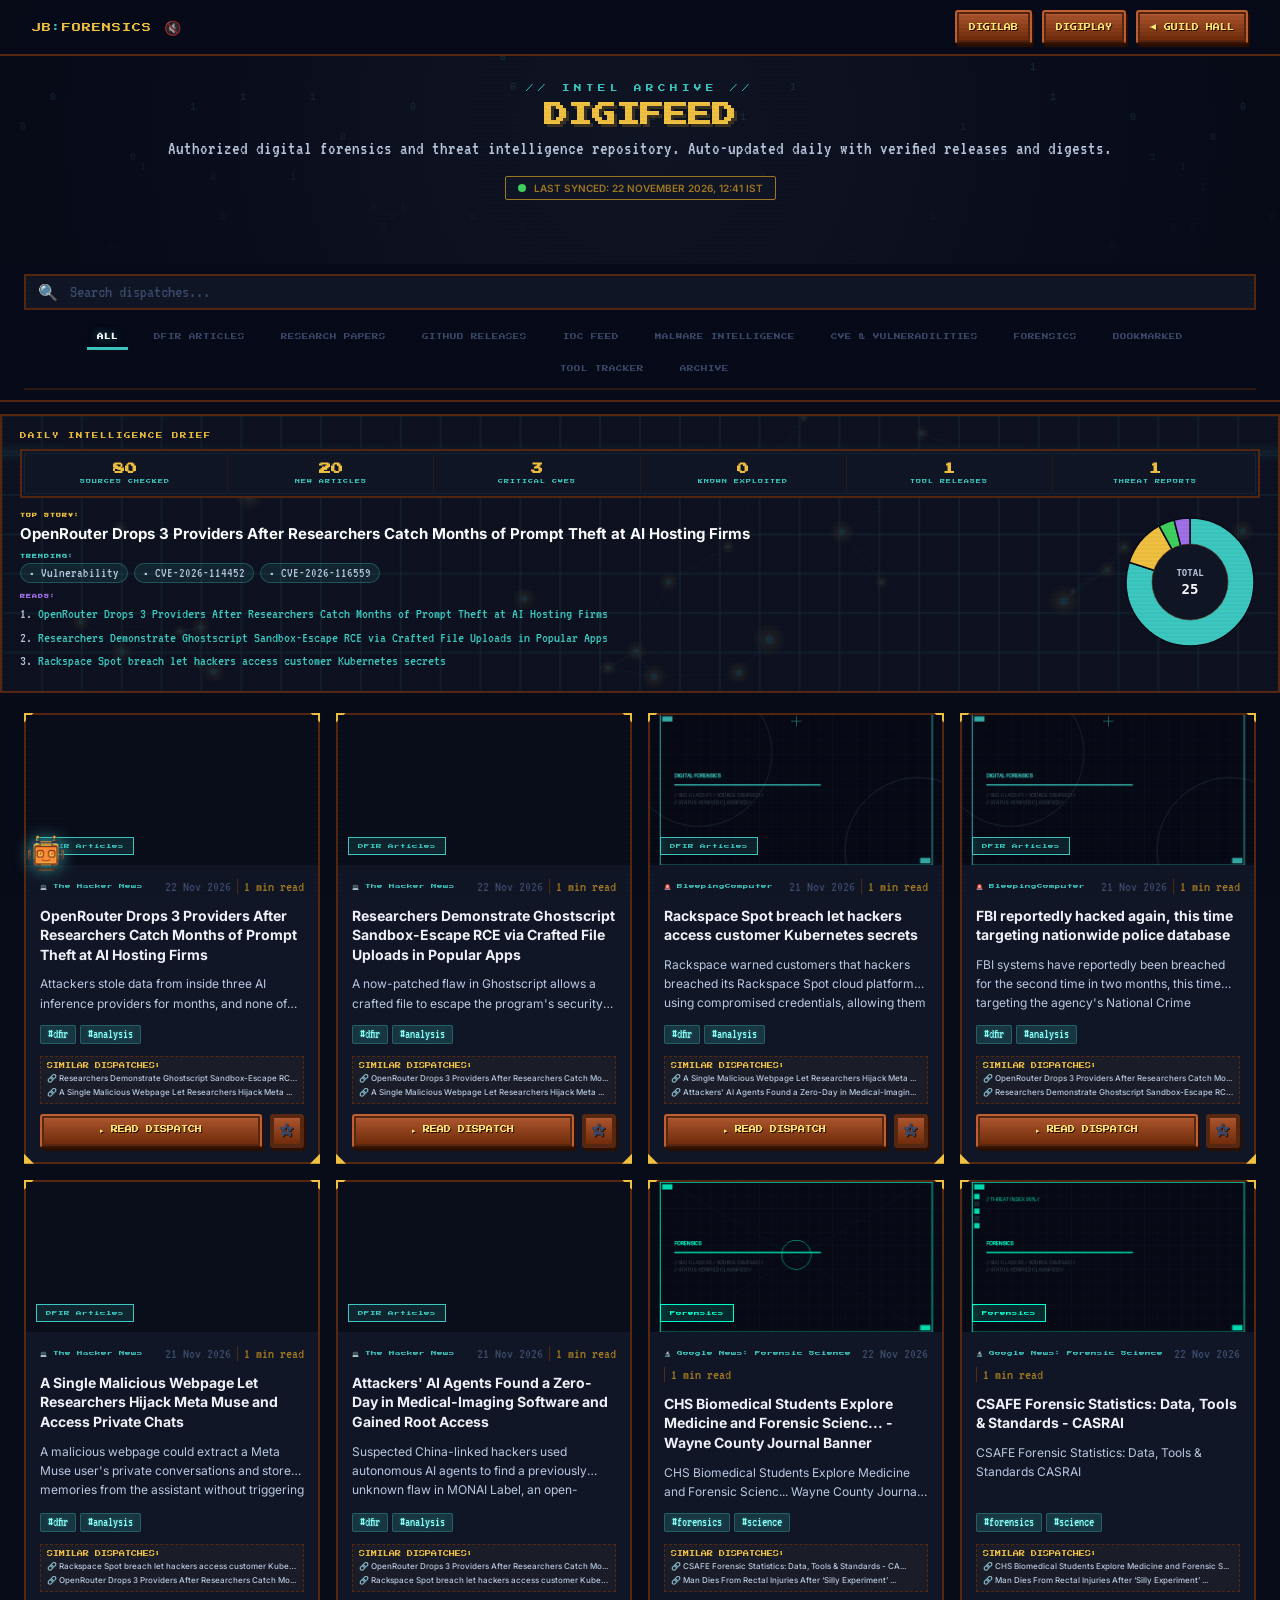
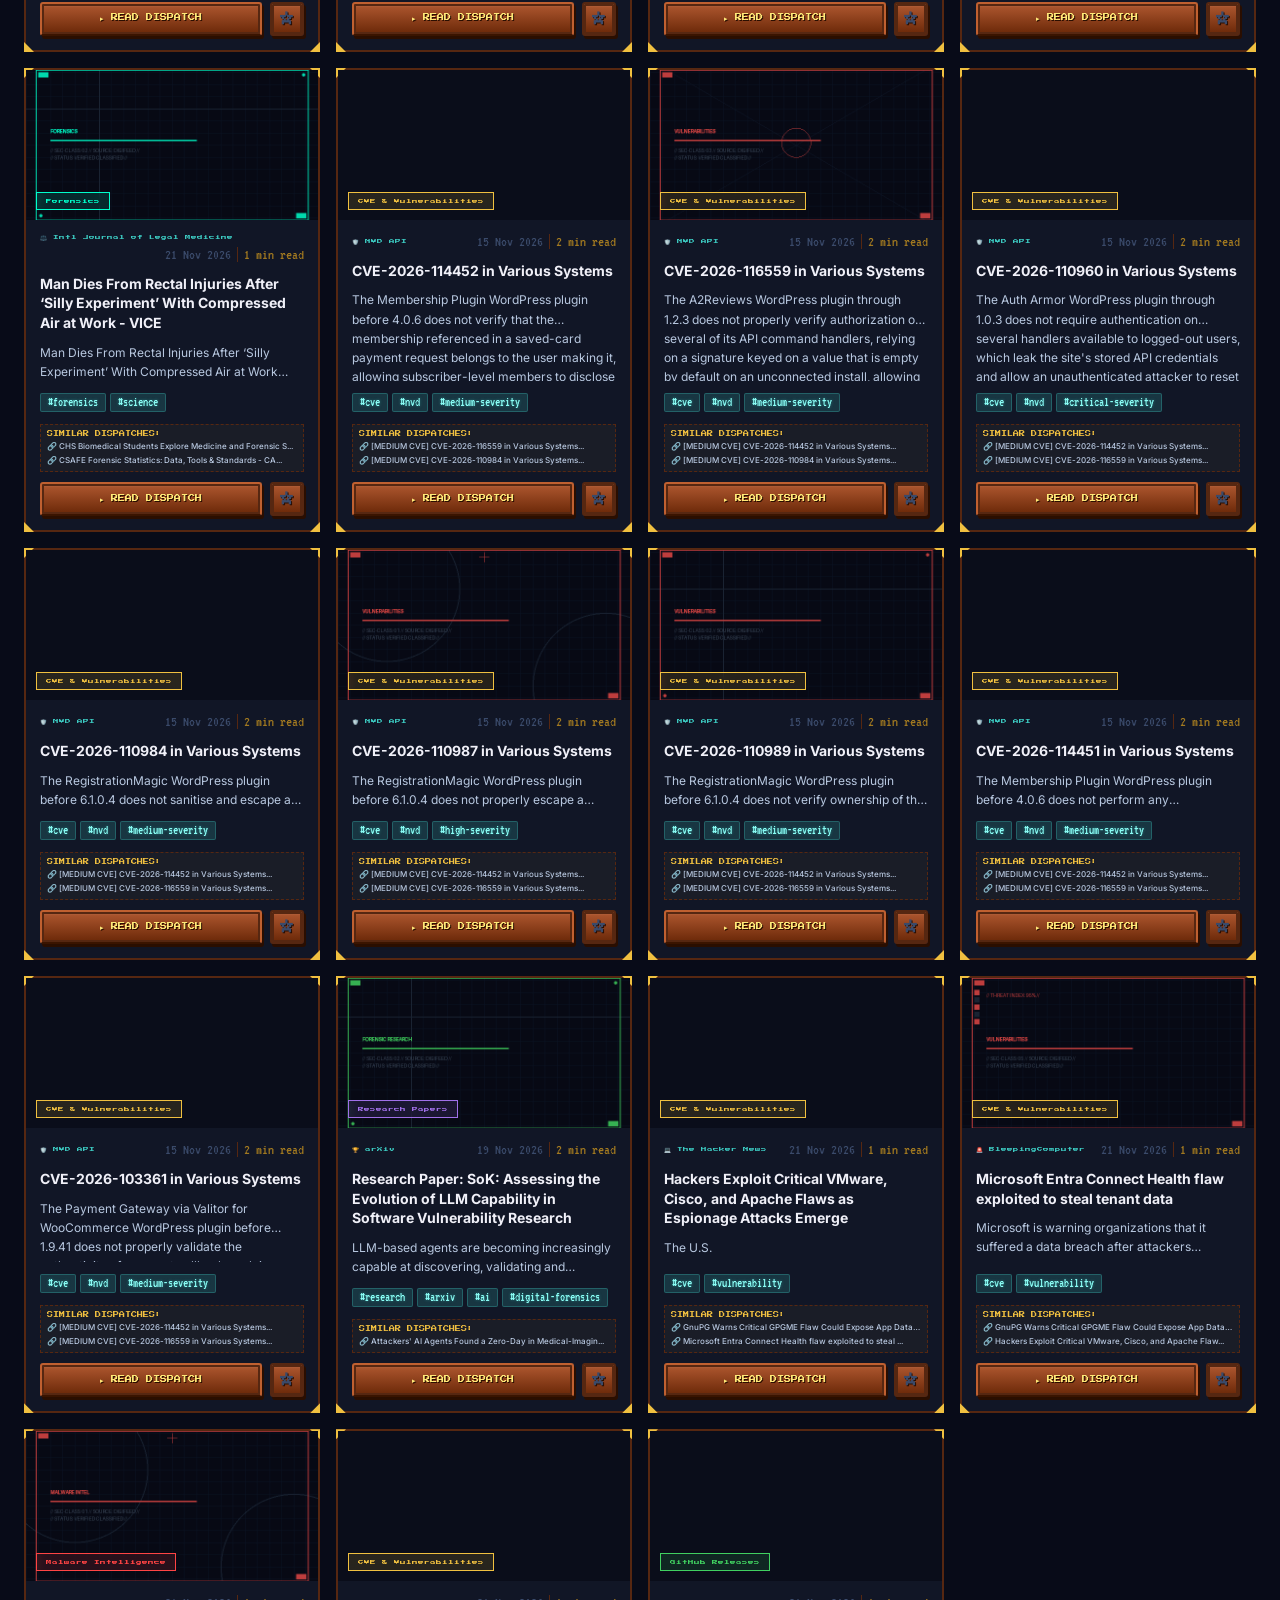
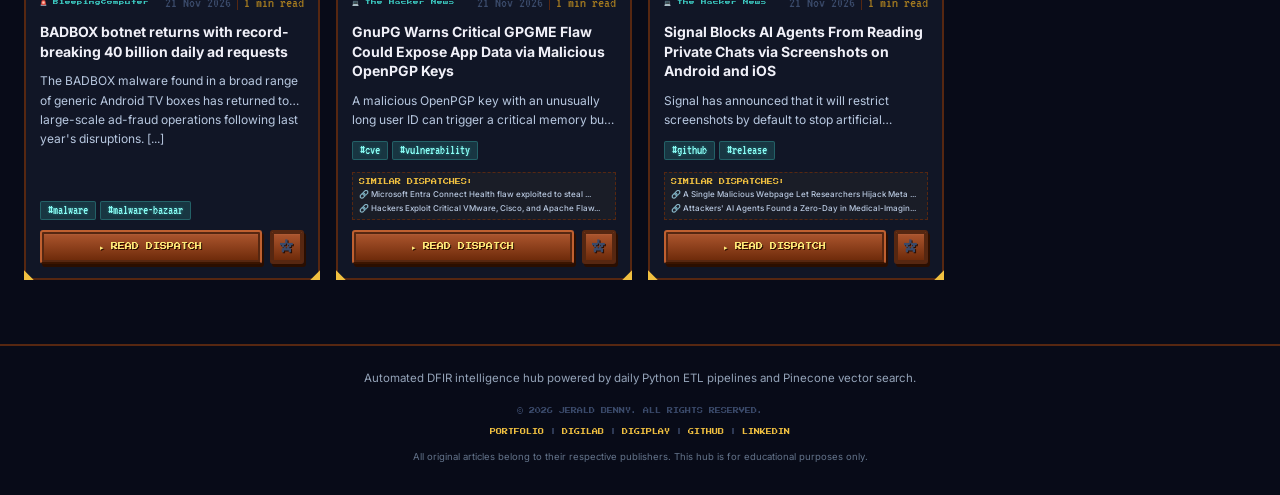
==== commit ed07d539: "🔬 DigiFeed sync — 23 dispatches [2026-11-22 12:41 IST]" ====
--- a/digifeed/index.html
+++ b/digifeed/index.html
@@ -486,7 +486,7 @@
     <p class="hub-sub">Authorized digital forensics and threat intelligence repository. Auto-updated daily with verified releases and digests.</p>
     <div class="sync-badge">
       <span class="sync-dot"></span>
-      LAST SYNCED: 21 NOVEMBER 2026, 13:00 IST
+      LAST SYNCED: 22 NOVEMBER 2026, 12:41 IST
     </div>
   </div>
 </div>
@@ -532,23 +532,23 @@
         <div class="brief-stats-lbl">Sources Checked</div>
       </div>
       <div class="brief-stats-item">
-        <div class="brief-stats-val">42</div>
+        <div class="brief-stats-val">20</div>
         <div class="brief-stats-lbl">New Articles</div>
       </div>
       <div class="brief-stats-item">
-        <div class="brief-stats-val">2</div>
+        <div class="brief-stats-val">3</div>
         <div class="brief-stats-lbl">Critical CVEs</div>
       </div>
       <div class="brief-stats-item">
-        <div class="brief-stats-val">4</div>
+        <div class="brief-stats-val">0</div>
         <div class="brief-stats-lbl">Known Exploited</div>
       </div>
       <div class="brief-stats-item">
-        <div class="brief-stats-val">2</div>
+        <div class="brief-stats-val">1</div>
         <div class="brief-stats-lbl">Tool Releases</div>
       </div>
       <div class="brief-stats-item">
-        <div class="brief-stats-val">12</div>
+        <div class="brief-stats-val">1</div>
         <div class="brief-stats-lbl">Threat Reports</div>
       </div>
     </div>
@@ -558,17 +558,17 @@
       <div class="brief-text-col">
         <div style="font-size:15px;margin-bottom:10px;line-height:1.4;">
           <span style="color:#f0c040;font-weight:bold;font-family:&quot;Press Start 2P&quot;,monospace;font-size:5px;display:block;margin-bottom:4px;letter-spacing:1px;">TOP STORY:</span>
-          <a href="https://www.magnetforensics.com/blog/beyond-the-phone-where-confidence-in-evidence-access-drops/" target="_blank" rel="noopener" style="color:#fff;font-weight:bold;text-decoration:none;display:inline-block;cursor:pointer;-webkit-tap-highlight-color:transparent;-webkit-touch-callout:none;user-select:none;">Beyond the phone: where confidence in evidence access drops</a>
+          <a href="https://thehackernews.com/2026/11/openrouter-drops-3-providers-after.html" target="_blank" rel="noopener" style="color:#fff;font-weight:bold;text-decoration:none;display:inline-block;cursor:pointer;-webkit-tap-highlight-color:transparent;-webkit-touch-callout:none;user-select:none;">OpenRouter Drops 3 Providers After Researchers Catch Months of Prompt Theft at AI Hosting Firms</a>
         </div>
         <div style="font-size:14px;margin-bottom:10px;color:#b8c8e0;font-family:'VT323',monospace;">
           <span style="color:#3cc8c0;font-weight:bold;font-family:'Press Start 2P',monospace;font-size:5px;display:block;margin-bottom:4px;letter-spacing:1px;">TRENDING:</span>
-          <div style="display:flex;gap:6px;flex-wrap:wrap;justify-content:flex-start;"><span style="background:rgba(60,200,192,0.1);border:1px solid rgba(60,200,192,0.3);padding:2px 8px;border-radius:12px;">• CVE-2026-123890</span> <span style="background:rgba(60,200,192,0.1);border:1px solid rgba(60,200,192,0.3);padding:2px 8px;border-radius:12px;">• Vulnerability</span> <span style="background:rgba(60,200,192,0.1);border:1px solid rgba(60,200,192,0.3);padding:2px 8px;border-radius:12px;">• Unknownmalware</span></div>
+          <div style="display:flex;gap:6px;flex-wrap:wrap;justify-content:flex-start;"><span style="background:rgba(60,200,192,0.1);border:1px solid rgba(60,200,192,0.3);padding:2px 8px;border-radius:12px;">• Vulnerability</span> <span style="background:rgba(60,200,192,0.1);border:1px solid rgba(60,200,192,0.3);padding:2px 8px;border-radius:12px;">• CVE-2026-114452</span> <span style="background:rgba(60,200,192,0.1);border:1px solid rgba(60,200,192,0.3);padding:2px 8px;border-radius:12px;">• CVE-2026-116559</span></div>
         </div>
         <div style="line-height:1.4;">
           <span style="color:#a070e8;font-weight:bold;font-family:&quot;Press Start 2P&quot;,monospace;font-size:5px;display:block;margin-bottom:4px;letter-spacing:1px;">READS:</span>
-          <ol style="margin-left:18px;color:#b8c8e0;font-size:15px;font-family:VT323,monospace;list-style-type:decimal;line-height:1.3;"><li style="margin-bottom:4px;word-break:break-word;overflow-wrap:break-word;"><a href="https://www.magnetforensics.com/blog/beyond-the-phone-where-confidence-in-evidence-access-drops/" target="_blank" rel="noopener" style="color:#3cc8c0;text-decoration:none;display:inline;">Beyond the phone: where confidence in evidence access drops</a></li>
-<li style="margin-bottom:4px;word-break:break-word;overflow-wrap:break-word;"><a href="https://unit42.paloaltonetworks.com/com-affiliate-vishing-attacks/" target="_blank" rel="noopener" style="color:#3cc8c0;text-decoration:none;display:inline;">Dialing for Data: Inside the Com’s High-Profile Heists</a></li>
-<li style="margin-bottom:4px;word-break:break-word;overflow-wrap:break-word;"><a href="https://www.bleepingcomputer.com/news/security/bell-canada-says-agentic-hacker-stole-enterprise-customer-data/" target="_blank" rel="noopener" style="color:#3cc8c0;text-decoration:none;display:inline;">Bell Canada says 'agentic' hacker stole enterprise customer data</a></li>
+          <ol style="margin-left:18px;color:#b8c8e0;font-size:15px;font-family:VT323,monospace;list-style-type:decimal;line-height:1.3;"><li style="margin-bottom:4px;word-break:break-word;overflow-wrap:break-word;"><a href="https://thehackernews.com/2026/11/openrouter-drops-3-providers-after.html" target="_blank" rel="noopener" style="color:#3cc8c0;text-decoration:none;display:inline;">OpenRouter Drops 3 Providers After Researchers Catch Months of Prompt Theft at AI Hosting Firms</a></li>
+<li style="margin-bottom:4px;word-break:break-word;overflow-wrap:break-word;"><a href="https://thehackernews.com/2026/11/researchers-demonstrate-ghostscript.html" target="_blank" rel="noopener" style="color:#3cc8c0;text-decoration:none;display:inline;">Researchers Demonstrate Ghostscript Sandbox-Escape RCE via Crafted File Uploads in Popular Apps</a></li>
+<li style="margin-bottom:4px;word-break:break-word;overflow-wrap:break-word;"><a href="https://www.bleepingcomputer.com/news/security/rackspace-spot-breach-let-hackers-access-customer-kubernetes-secrets/" target="_blank" rel="noopener" style="color:#3cc8c0;text-decoration:none;display:inline;">Rackspace Spot breach let hackers access customer Kubernetes secrets</a></li>
 </ol>
         </div>
       </div>
@@ -695,11 +695,11 @@
   if(!cv) return;
   var ctx = cv.getContext("2d");
   var data = [
-    {label:"Articles", val:42, color:"#3cc8c0"},
-    {label:"CVEs", val:2, color:"#f0c040"},
-    {label:"Exploited", val:4, color:"#e04848"},
-    {label:"Tools", val:2, color:"#40d060"},
-    {label:"Threats", val:12, color:"#a070e8"}
+    {label:"Articles", val:20, color:"#3cc8c0"},
+    {label:"CVEs", val:3, color:"#f0c040"},
+    {label:"Exploited", val:0, color:"#e04848"},
+    {label:"Tools", val:1, color:"#40d060"},
+    {label:"Threats", val:1, color:"#a070e8"}
   ];
   var total = data.reduce(function(s,d){return s+d.val;},0);
   if(total===0) return;
@@ -826,1442 +826,732 @@
 <!-- NEWS DISPATCH CONTAINER (Forced 4-columns >= 768px, 2-columns < 768px) -->
 <section class="news-grid" id="newsGrid" aria-label="Forensics news articles">
 
-  <article class="news-card reveal" data-category="DFIR Articles" id="card-079ef9a873b9cb8d5834d8e63cf6b31f">
+  <article class="news-card reveal" data-category="DFIR Articles" id="card-ae6e92c39a9e03243e6bda0fa4ceacb7">
     <div class="c tl"></div><div class="c tr"></div>
     <div class="c bl"></div><div class="c br"></div>
     <div class="card-img-wrap">
-      <img class="card-img" src="https://www.magnetforensics.com/wp-content/uploads/2026/11/LE_Report_Trend1_in-line-image-souce-data.svg" alt="Beyond the phone: where confidence in evidence access drops" loading="lazy"
+      <img class="card-img" src="https://blogger.googleusercontent.com/img/b/R29vZ2xl/AVvXsEjEGP3P_elvK4C-QnSx5onZ67viDXCIgPCUYqtTF_RDNcLJfyQ4QMbegUmn8AJy5nEmnXfN4ACr6hHztG_DdqXlj54S21toacPQaZgRx2rgqZltN3lvREpZR2xlvgXF_iZ7zW0XT0b91mMiRDVaEB6TUvMFlWwaSa3_C7gwpxdKcNhLtIq15KqwaZrR3VI/s1600/openrouter.png" alt="OpenRouter Drops 3 Providers After Researchers Catch Months of Prompt Theft at AI Hosting Firms" loading="lazy"
            onerror="this.src='https://images.unsplash.com/photo-1518770660439-4636190af475?w=600&q=80'">
       <span class="cat-badge" style="background:#3cc8c022;color:#3cc8c0;border-color:#3cc8c0;">DFIR Articles</span>
     </div>
     <div class="card-body">
       <div class="card-meta">
-        <span class="card-source">🧲 Magnet Forensics</span>
-        <span class="card-date">20 Nov 2026</span>
+        <span class="card-source">💻 The Hacker News</span>
+        <span class="card-date">22 Nov 2026</span>
         <span class="read-badge">1 min read</span>
       </div>
-      <h2 class="card-title">Beyond the phone: where confidence in evidence access drops</h2>
-      <p class="card-summary">More than eight in 10 professionals are confident accessing mobile data, but fewer than half say so for vehicles and drones as encryption spreads.</p>
+      <h2 class="card-title">OpenRouter Drops 3 Providers After Researchers Catch Months of Prompt Theft at AI Hosting Firms</h2>
+      <p class="card-summary">Attackers stole data from inside three AI inference providers for months, and none of the three knew until researchers told them, the industrial cybersecurity company Dragos said this week.</p>
       <div class="card-tags"><span class="tag-item">#dfir</span> <span class="tag-item">#analysis</span></div>
       
         <div class="related-dispatches">
           <span class="related-lbl">SIMILAR DISPATCHES:</span>
           <div class="related-list">
-            <a href="#card-ef594533cfbdfde88d533d004c01fe66" class="rel-link" onclick="scrollToCard(event, 'ef594533cfbdfde88d533d004c01fe66')">🔗 Dialing for Data: Inside the Com’s High-Profile Heists...</a> <a href="#card-247a71d624897d715c8145b40bad3c29" class="rel-link" onclick="scrollToCard(event, '247a71d624897d715c8145b40bad3c29')">🔗 Bell Canada says 'agentic' hacker stole enterprise cust...</a>
+            <a href="#card-52d1eca4da7f04ab2a855a7e45b5663f" class="rel-link" onclick="scrollToCard(event, '52d1eca4da7f04ab2a855a7e45b5663f')">🔗 Researchers Demonstrate Ghostscript Sandbox-Escape RCE ...</a> <a href="#card-1673f2e52589418b45e9903c0f546b46" class="rel-link" onclick="scrollToCard(event, '1673f2e52589418b45e9903c0f546b46')">🔗 A Single Malicious Webpage Let Researchers Hijack Meta ...</a>
           </div>
         </div>
       <div class="card-footer" style="display:flex;gap:8px;align-items:center;margin-top:auto;width:100%;">
-        <a href="https://www.magnetforensics.com/blog/beyond-the-phone-where-confidence-in-evidence-access-drops/" target="_blank" rel="noopener" class="wpx-btn read-btn" onclick="markAsRead('079ef9a873b9cb8d5834d8e63cf6b31f')"
-           aria-label="Read full article: Beyond the phone: where confidence in evidence access drops" style="flex:1;">▸ READ DISPATCH</a>
-        <button class="wpx-btn bookmark-btn" data-id="079ef9a873b9cb8d5834d8e63cf6b31f" onclick="toggleBookmark(this, '079ef9a873b9cb8d5834d8e63cf6b31f')" style="height:34px;width:34px;padding:0;font-size:14px;line-height:1;min-width:34px;" aria-label="Bookmark article">☆</button>
+        <a href="https://thehackernews.com/2026/11/openrouter-drops-3-providers-after.html" target="_blank" rel="noopener" class="wpx-btn read-btn" onclick="markAsRead('ae6e92c39a9e03243e6bda0fa4ceacb7')"
+           aria-label="Read full article: OpenRouter Drops 3 Providers After Researchers Catch Months of Prompt Theft at AI Hosting Firms" style="flex:1;">▸ READ DISPATCH</a>
+        <button class="wpx-btn bookmark-btn" data-id="ae6e92c39a9e03243e6bda0fa4ceacb7" onclick="toggleBookmark(this, 'ae6e92c39a9e03243e6bda0fa4ceacb7')" style="height:34px;width:34px;padding:0;font-size:14px;line-height:1;min-width:34px;" aria-label="Bookmark article">☆</button>
       </div>
     </div>
   </article>
 
-  <article class="news-card reveal" data-category="DFIR Articles" id="card-ef594533cfbdfde88d533d004c01fe66">
+  <article class="news-card reveal" data-category="DFIR Articles" id="card-52d1eca4da7f04ab2a855a7e45b5663f">
     <div class="c tl"></div><div class="c tr"></div>
     <div class="c bl"></div><div class="c br"></div>
     <div class="card-img-wrap">
-      <img class="card-img" src="https://unit42.paloaltonetworks.com/wp-content/uploads/2026/11/12_Cybercrime_Category_1920x900.jpg" alt="Dialing for Data: Inside the Com’s High-Profile Heists" loading="lazy"
+      <img class="card-img" src="https://blogger.googleusercontent.com/img/b/R29vZ2xl/AVvXsEg1BiCJUIrSJXNfKPZEkM46ynK6Rs7gba2xMaTUdoJ7yOK6Y8kcKMqJ_6PhbUIog_U1E8gRCpbj2HrkQ9UEpbPi1HOvkxdxCE5Afa5LbkNhUPvgU7Sa60IVHAWqSvgJaX1p6frMAN335QncL5UTZ3a4v1-agyb8ZXIlMGZTOtzsC0Gll2qRI0NJNMHTsf8/s1600/ghostscript.jpg" alt="Researchers Demonstrate Ghostscript Sandbox-Escape RCE via Crafted File Uploads in Popular Apps" loading="lazy"
            onerror="this.src='https://images.unsplash.com/photo-1518770660439-4636190af475?w=600&q=80'">
       <span class="cat-badge" style="background:#3cc8c022;color:#3cc8c0;border-color:#3cc8c0;">DFIR Articles</span>
     </div>
     <div class="card-body">
       <div class="card-meta">
-        <span class="card-source">🔍 Unit 42</span>
-        <span class="card-date">20 Nov 2026</span>
+        <span class="card-source">💻 The Hacker News</span>
+        <span class="card-date">22 Nov 2026</span>
         <span class="read-badge">1 min read</span>
       </div>
-      <h2 class="card-title">Dialing for Data: Inside the Com’s High-Profile Heists</h2>
-      <p class="card-summary">Our analysis of Com affiliate vishing attacks, cloud data theft and extortion campaigns targeting healthcare and finance, with actionable defense guidance.</p>
+      <h2 class="card-title">Researchers Demonstrate Ghostscript Sandbox-Escape RCE via Crafted File Uploads in Popular Apps</h2>
+      <p class="card-summary">A now-patched flaw in Ghostscript allows a crafted file to escape the program's security sandbox and run commands on the server that processes it.</p>
       <div class="card-tags"><span class="tag-item">#dfir</span> <span class="tag-item">#analysis</span></div>
       
         <div class="related-dispatches">
           <span class="related-lbl">SIMILAR DISPATCHES:</span>
           <div class="related-list">
-            <a href="#card-079ef9a873b9cb8d5834d8e63cf6b31f" class="rel-link" onclick="scrollToCard(event, '079ef9a873b9cb8d5834d8e63cf6b31f')">🔗 Beyond the phone: where confidence in evidence access d...</a> <a href="#card-247a71d624897d715c8145b40bad3c29" class="rel-link" onclick="scrollToCard(event, '247a71d624897d715c8145b40bad3c29')">🔗 Bell Canada says 'agentic' hacker stole enterprise cust...</a>
+            <a href="#card-ae6e92c39a9e03243e6bda0fa4ceacb7" class="rel-link" onclick="scrollToCard(event, 'ae6e92c39a9e03243e6bda0fa4ceacb7')">🔗 OpenRouter Drops 3 Providers After Researchers Catch Mo...</a> <a href="#card-1673f2e52589418b45e9903c0f546b46" class="rel-link" onclick="scrollToCard(event, '1673f2e52589418b45e9903c0f546b46')">🔗 A Single Malicious Webpage Let Researchers Hijack Meta ...</a>
           </div>
         </div>
       <div class="card-footer" style="display:flex;gap:8px;align-items:center;margin-top:auto;width:100%;">
-        <a href="https://unit42.paloaltonetworks.com/com-affiliate-vishing-attacks/" target="_blank" rel="noopener" class="wpx-btn read-btn" onclick="markAsRead('ef594533cfbdfde88d533d004c01fe66')"
-           aria-label="Read full article: Dialing for Data: Inside the Com’s High-Profile Heists" style="flex:1;">▸ READ DISPATCH</a>
-        <button class="wpx-btn bookmark-btn" data-id="ef594533cfbdfde88d533d004c01fe66" onclick="toggleBookmark(this, 'ef594533cfbdfde88d533d004c01fe66')" style="height:34px;width:34px;padding:0;font-size:14px;line-height:1;min-width:34px;" aria-label="Bookmark article">☆</button>
+        <a href="https://thehackernews.com/2026/11/researchers-demonstrate-ghostscript.html" target="_blank" rel="noopener" class="wpx-btn read-btn" onclick="markAsRead('52d1eca4da7f04ab2a855a7e45b5663f')"
+           aria-label="Read full article: Researchers Demonstrate Ghostscript Sandbox-Escape RCE via Crafted File Uploads in Popular Apps" style="flex:1;">▸ READ DISPATCH</a>
+        <button class="wpx-btn bookmark-btn" data-id="52d1eca4da7f04ab2a855a7e45b5663f" onclick="toggleBookmark(this, '52d1eca4da7f04ab2a855a7e45b5663f')" style="height:34px;width:34px;padding:0;font-size:14px;line-height:1;min-width:34px;" aria-label="Bookmark article">☆</button>
       </div>
     </div>
   </article>
 
-  <article class="news-card reveal" data-category="DFIR Articles" id="card-247a71d624897d715c8145b40bad3c29">
+  <article class="news-card reveal" data-category="DFIR Articles" id="card-577061a5363c99c29cff8cb988ced05f">
     <div class="c tl"></div><div class="c tr"></div>
     <div class="c bl"></div><div class="c br"></div>
     <div class="card-img-wrap">
-      <img class="card-img" src="images/dfir_2.png" alt="Bell Canada says 'agentic' hacker stole enterprise customer data" loading="lazy"
+      <img class="card-img" src="images/dfir_1.png" alt="Rackspace Spot breach let hackers access customer Kubernetes secrets" loading="lazy"
            onerror="this.src='https://images.unsplash.com/photo-1518770660439-4636190af475?w=600&q=80'">
       <span class="cat-badge" style="background:#3cc8c022;color:#3cc8c0;border-color:#3cc8c0;">DFIR Articles</span>
     </div>
     <div class="card-body">
       <div class="card-meta">
         <span class="card-source">🚨 BleepingComputer</span>
-        <span class="card-date">20 Nov 2026</span>
+        <span class="card-date">21 Nov 2026</span>
         <span class="read-badge">1 min read</span>
       </div>
-      <h2 class="card-title">Bell Canada says 'agentic' hacker stole enterprise customer data</h2>
-      <p class="card-summary">Bell Canada has confirmed that an "agentic" threat actor breached its systems on November 17, 2026, and stole enterprise customer data, including information from a system used to order and provision telecommunications circuits. [...]</p>
+      <h2 class="card-title">Rackspace Spot breach let hackers access customer Kubernetes secrets</h2>
+      <p class="card-summary">Rackspace warned customers that hackers breached its Rackspace Spot cloud platform using compromised credentials, allowing them to deploy unauthorized workloads and access Kubernetes secrets in customer clusters. [...]</p>
       <div class="card-tags"><span class="tag-item">#dfir</span> <span class="tag-item">#analysis</span></div>
       
         <div class="related-dispatches">
           <span class="related-lbl">SIMILAR DISPATCHES:</span>
           <div class="related-list">
-            <a href="#card-eab77a63bf1e96bad199166b6b2171f7" class="rel-link" onclick="scrollToCard(event, 'eab77a63bf1e96bad199166b6b2171f7')">🔗 Vendor data breach exposes Chase, Visa, Mastercard cust...</a> <a href="#card-ced8fb9dc519888c87ee4efda4ff8263" class="rel-link" onclick="scrollToCard(event, 'ced8fb9dc519888c87ee4efda4ff8263')">🔗 N-able says recent security breach led to major service...</a>
+            <a href="#card-1673f2e52589418b45e9903c0f546b46" class="rel-link" onclick="scrollToCard(event, '1673f2e52589418b45e9903c0f546b46')">🔗 A Single Malicious Webpage Let Researchers Hijack Meta ...</a> <a href="#card-afa609acf7c3f5276fdd99e66b753742" class="rel-link" onclick="scrollToCard(event, 'afa609acf7c3f5276fdd99e66b753742')">🔗 Attackers' AI Agents Found a Zero-Day in Medical-Imagin...</a>
           </div>
         </div>
       <div class="card-footer" style="display:flex;gap:8px;align-items:center;margin-top:auto;width:100%;">
-        <a href="https://www.bleepingcomputer.com/news/security/bell-canada-says-agentic-hacker-stole-enterprise-customer-data/" target="_blank" rel="noopener" class="wpx-btn read-btn" onclick="markAsRead('247a71d624897d715c8145b40bad3c29')"
-           aria-label="Read full article: Bell Canada says 'agentic' hacker stole enterprise customer data" style="flex:1;">▸ READ DISPATCH</a>
-        <button class="wpx-btn bookmark-btn" data-id="247a71d624897d715c8145b40bad3c29" onclick="toggleBookmark(this, '247a71d624897d715c8145b40bad3c29')" style="height:34px;width:34px;padding:0;font-size:14px;line-height:1;min-width:34px;" aria-label="Bookmark article">☆</button>
+        <a href="https://www.bleepingcomputer.com/news/security/rackspace-spot-breach-let-hackers-access-customer-kubernetes-secrets/" target="_blank" rel="noopener" class="wpx-btn read-btn" onclick="markAsRead('577061a5363c99c29cff8cb988ced05f')"
+           aria-label="Read full article: Rackspace Spot breach let hackers access customer Kubernetes secrets" style="flex:1;">▸ READ DISPATCH</a>
+        <button class="wpx-btn bookmark-btn" data-id="577061a5363c99c29cff8cb988ced05f" onclick="toggleBookmark(this, '577061a5363c99c29cff8cb988ced05f')" style="height:34px;width:34px;padding:0;font-size:14px;line-height:1;min-width:34px;" aria-label="Bookmark article">☆</button>
       </div>
     </div>
   </article>
 
-  <article class="news-card reveal" data-category="DFIR Articles" id="card-eab77a63bf1e96bad199166b6b2171f7">
+  <article class="news-card reveal" data-category="DFIR Articles" id="card-68a7cdaa6f8dfb25a4abe76a2ca8da3a">
     <div class="c tl"></div><div class="c tr"></div>
     <div class="c bl"></div><div class="c br"></div>
     <div class="card-img-wrap">
-      <img class="card-img" src="images/dfir_3.png" alt="Vendor data breach exposes Chase, Visa, Mastercard customer info" loading="lazy"
+      <img class="card-img" src="images/dfir_1.png" alt="FBI reportedly hacked again, this time targeting nationwide police database" loading="lazy"
            onerror="this.src='https://images.unsplash.com/photo-1518770660439-4636190af475?w=600&q=80'">
       <span class="cat-badge" style="background:#3cc8c022;color:#3cc8c0;border-color:#3cc8c0;">DFIR Articles</span>
     </div>
     <div class="card-body">
       <div class="card-meta">
         <span class="card-source">🚨 BleepingComputer</span>
-        <span class="card-date">20 Nov 2026</span>
+        <span class="card-date">21 Nov 2026</span>
         <span class="read-badge">1 min read</span>
       </div>
-      <h2 class="card-title">Vendor data breach exposes Chase, Visa, Mastercard customer info</h2>
-      <p class="card-summary">J.P. Morgan Chase warned it suffered a data breach after a cyberattack at a third-party service provider exposed customers' personal information and marketing data. [...]</p>
+      <h2 class="card-title">FBI reportedly hacked again, this time targeting nationwide police database</h2>
+      <p class="card-summary">FBI systems have reportedly been breached for the second time in two months, this time targeting the agency's National Crime Information Center (NCIC), which is used to share information between local, state, and federal law enforcement agencies.</p>
       <div class="card-tags"><span class="tag-item">#dfir</span> <span class="tag-item">#analysis</span></div>
       
         <div class="related-dispatches">
           <span class="related-lbl">SIMILAR DISPATCHES:</span>
           <div class="related-list">
-            <a href="#card-247a71d624897d715c8145b40bad3c29" class="rel-link" onclick="scrollToCard(event, '247a71d624897d715c8145b40bad3c29')">🔗 Bell Canada says 'agentic' hacker stole enterprise cust...</a> <a href="#card-ced8fb9dc519888c87ee4efda4ff8263" class="rel-link" onclick="scrollToCard(event, 'ced8fb9dc519888c87ee4efda4ff8263')">🔗 N-able says recent security breach led to major service...</a>
+            <a href="#card-ae6e92c39a9e03243e6bda0fa4ceacb7" class="rel-link" onclick="scrollToCard(event, 'ae6e92c39a9e03243e6bda0fa4ceacb7')">🔗 OpenRouter Drops 3 Providers After Researchers Catch Mo...</a> <a href="#card-52d1eca4da7f04ab2a855a7e45b5663f" class="rel-link" onclick="scrollToCard(event, '52d1eca4da7f04ab2a855a7e45b5663f')">🔗 Researchers Demonstrate Ghostscript Sandbox-Escape RCE ...</a>
           </div>
         </div>
       <div class="card-footer" style="display:flex;gap:8px;align-items:center;margin-top:auto;width:100%;">
-        <a href="https://www.bleepingcomputer.com/news/security/vendor-data-breach-exposes-chase-visa-mastercard-customer-info/" target="_blank" rel="noopener" class="wpx-btn read-btn" onclick="markAsRead('eab77a63bf1e96bad199166b6b2171f7')"
-           aria-label="Read full article: Vendor data breach exposes Chase, Visa, Mastercard customer info" style="flex:1;">▸ READ DISPATCH</a>
-        <button class="wpx-btn bookmark-btn" data-id="eab77a63bf1e96bad199166b6b2171f7" onclick="toggleBookmark(this, 'eab77a63bf1e96bad199166b6b2171f7')" style="height:34px;width:34px;padding:0;font-size:14px;line-height:1;min-width:34px;" aria-label="Bookmark article">☆</button>
+        <a href="https://www.bleepingcomputer.com/news/security/fbi-reportedly-hacked-again-this-time-targeting-nationwide-police-database/" target="_blank" rel="noopener" class="wpx-btn read-btn" onclick="markAsRead('68a7cdaa6f8dfb25a4abe76a2ca8da3a')"
+           aria-label="Read full article: FBI reportedly hacked again, this time targeting nationwide police database" style="flex:1;">▸ READ DISPATCH</a>
+        <button class="wpx-btn bookmark-btn" data-id="68a7cdaa6f8dfb25a4abe76a2ca8da3a" onclick="toggleBookmark(this, '68a7cdaa6f8dfb25a4abe76a2ca8da3a')" style="height:34px;width:34px;padding:0;font-size:14px;line-height:1;min-width:34px;" aria-label="Bookmark article">☆</button>
       </div>
     </div>
   </article>
 
-  <article class="news-card reveal" data-category="DFIR Articles" id="card-0aee25c02bfae3635d7e664eff7242bd">
+  <article class="news-card reveal" data-category="DFIR Articles" id="card-1673f2e52589418b45e9903c0f546b46">
     <div class="c tl"></div><div class="c tr"></div>
     <div class="c bl"></div><div class="c br"></div>
     <div class="card-img-wrap">
-      <img class="card-img" src="images/dfir_1.png" alt="Still tracking company passwords in spreadsheets? You’re flying blind." loading="lazy"
-           onerror="this.src='https://images.unsplash.com/photo-1518770660439-4636190af475?w=600&q=80'">
-      <span class="cat-badge" style="background:#3cc8c022;color:#3cc8c0;border-color:#3cc8c0;">DFIR Articles</span>
-    </div>
-    <div class="card-body">
-      <div class="card-meta">
-        <span class="card-source">🚨 BleepingComputer</span>
-        <span class="card-date">20 Nov 2026</span>
-        <span class="read-badge">1 min read</span>
-      </div>
-      <h2 class="card-title">Still tracking company passwords in spreadsheets? You’re flying blind.</h2>
-      <p class="card-summary">Tracking company passwords in spreadsheets can leave IT administrators unaware of weak, reused, or compromised credentials stored and shared outside approved systems.</p>
-      <div class="card-tags"><span class="tag-item">#dfir</span> <span class="tag-item">#analysis</span></div>
-      
-        <div class="related-dispatches">
-          <span class="related-lbl">SIMILAR DISPATCHES:</span>
-          <div class="related-list">
-            <a href="#card-079ef9a873b9cb8d5834d8e63cf6b31f" class="rel-link" onclick="scrollToCard(event, '079ef9a873b9cb8d5834d8e63cf6b31f')">🔗 Beyond the phone: where confidence in evidence access d...</a> <a href="#card-ef594533cfbdfde88d533d004c01fe66" class="rel-link" onclick="scrollToCard(event, 'ef594533cfbdfde88d533d004c01fe66')">🔗 Dialing for Data: Inside the Com’s High-Profile Heists...</a>
-          </div>
-        </div>
-      <div class="card-footer" style="display:flex;gap:8px;align-items:center;margin-top:auto;width:100%;">
-        <a href="https://www.bleepingcomputer.com/news/security/still-tracking-company-passwords-in-spreadsheets-youre-flying-blind/" target="_blank" rel="noopener" class="wpx-btn read-btn" onclick="markAsRead('0aee25c02bfae3635d7e664eff7242bd')"
-           aria-label="Read full article: Still tracking company passwords in spreadsheets? You’re flying blind." style="flex:1;">▸ READ DISPATCH</a>
-        <button class="wpx-btn bookmark-btn" data-id="0aee25c02bfae3635d7e664eff7242bd" onclick="toggleBookmark(this, '0aee25c02bfae3635d7e664eff7242bd')" style="height:34px;width:34px;padding:0;font-size:14px;line-height:1;min-width:34px;" aria-label="Bookmark article">☆</button>
-      </div>
-    </div>
-  </article>
-
-  <article class="news-card reveal" data-category="DFIR Articles" id="card-ced8fb9dc519888c87ee4efda4ff8263">
-    <div class="c tl"></div><div class="c tr"></div>
-    <div class="c bl"></div><div class="c br"></div>
-    <div class="card-img-wrap">
-      <img class="card-img" src="images/dfir_2.png" alt="N-able says recent security breach led to major service outage" loading="lazy"
-           onerror="this.src='https://images.unsplash.com/photo-1518770660439-4636190af475?w=600&q=80'">
-      <span class="cat-badge" style="background:#3cc8c022;color:#3cc8c0;border-color:#3cc8c0;">DFIR Articles</span>
-    </div>
-    <div class="card-body">
-      <div class="card-meta">
-        <span class="card-source">🚨 BleepingComputer</span>
-        <span class="card-date">20 Nov 2026</span>
-        <span class="read-badge">1 min read</span>
-      </div>
-      <h2 class="card-title">N-able says recent security breach led to major service outage</h2>
-      <p class="card-summary">N-able says attackers who breached one of its servers have caused a major outage affecting Mail Assure and SpamExperts Hosted Cloud services worldwide. [...]</p>
-      <div class="card-tags"><span class="tag-item">#dfir</span> <span class="tag-item">#analysis</span></div>
-      
-        <div class="related-dispatches">
-          <span class="related-lbl">SIMILAR DISPATCHES:</span>
-          <div class="related-list">
-            <a href="#card-247a71d624897d715c8145b40bad3c29" class="rel-link" onclick="scrollToCard(event, '247a71d624897d715c8145b40bad3c29')">🔗 Bell Canada says 'agentic' hacker stole enterprise cust...</a> <a href="#card-eab77a63bf1e96bad199166b6b2171f7" class="rel-link" onclick="scrollToCard(event, 'eab77a63bf1e96bad199166b6b2171f7')">🔗 Vendor data breach exposes Chase, Visa, Mastercard cust...</a>
-          </div>
-        </div>
-      <div class="card-footer" style="display:flex;gap:8px;align-items:center;margin-top:auto;width:100%;">
-        <a href="https://www.bleepingcomputer.com/news/microsoft/n-able-says-recent-security-breach-led-to-major-service-outage/" target="_blank" rel="noopener" class="wpx-btn read-btn" onclick="markAsRead('ced8fb9dc519888c87ee4efda4ff8263')"
-           aria-label="Read full article: N-able says recent security breach led to major service outage" style="flex:1;">▸ READ DISPATCH</a>
-        <button class="wpx-btn bookmark-btn" data-id="ced8fb9dc519888c87ee4efda4ff8263" onclick="toggleBookmark(this, 'ced8fb9dc519888c87ee4efda4ff8263')" style="height:34px;width:34px;padding:0;font-size:14px;line-height:1;min-width:34px;" aria-label="Bookmark article">☆</button>
-      </div>
-    </div>
-  </article>
-
-  <article class="news-card reveal" data-category="DFIR Articles" id="card-591bae00358714f1c8858d1d4efaa38e">
-    <div class="c tl"></div><div class="c tr"></div>
-    <div class="c bl"></div><div class="c br"></div>
-    <div class="card-img-wrap">
-      <img class="card-img" src="images/dfir_2.png" alt="Microsoft now automatically installs Windows 11 26H2 on unmanaged devices" loading="lazy"
-           onerror="this.src='https://images.unsplash.com/photo-1518770660439-4636190af475?w=600&q=80'">
-      <span class="cat-badge" style="background:#3cc8c022;color:#3cc8c0;border-color:#3cc8c0;">DFIR Articles</span>
-    </div>
-    <div class="card-body">
-      <div class="card-meta">
-        <span class="card-source">🚨 BleepingComputer</span>
-        <span class="card-date">20 Nov 2026</span>
-        <span class="read-badge">1 min read</span>
-      </div>
-      <h2 class="card-title">Microsoft now automatically installs Windows 11 26H2 on unmanaged devices</h2>
-      <p class="card-summary">Starting this week, Microsoft has begun automatically upgrading eligible devices that aren't managed by an IT department to Windows 11 26H2. [...]</p>
-      <div class="card-tags"><span class="tag-item">#dfir</span> <span class="tag-item">#analysis</span></div>
-      
-        <div class="related-dispatches">
-          <span class="related-lbl">SIMILAR DISPATCHES:</span>
-          <div class="related-list">
-            <a href="#card-079ef9a873b9cb8d5834d8e63cf6b31f" class="rel-link" onclick="scrollToCard(event, '079ef9a873b9cb8d5834d8e63cf6b31f')">🔗 Beyond the phone: where confidence in evidence access d...</a> <a href="#card-ef594533cfbdfde88d533d004c01fe66" class="rel-link" onclick="scrollToCard(event, 'ef594533cfbdfde88d533d004c01fe66')">🔗 Dialing for Data: Inside the Com’s High-Profile Heists...</a>
-          </div>
-        </div>
-      <div class="card-footer" style="display:flex;gap:8px;align-items:center;margin-top:auto;width:100%;">
-        <a href="https://www.bleepingcomputer.com/news/microsoft/microsoft-now-automatically-installs-windows-11-26h2-on-personal-and-unmanaged-pcs/" target="_blank" rel="noopener" class="wpx-btn read-btn" onclick="markAsRead('591bae00358714f1c8858d1d4efaa38e')"
-           aria-label="Read full article: Microsoft now automatically installs Windows 11 26H2 on unmanaged devices" style="flex:1;">▸ READ DISPATCH</a>
-        <button class="wpx-btn bookmark-btn" data-id="591bae00358714f1c8858d1d4efaa38e" onclick="toggleBookmark(this, '591bae00358714f1c8858d1d4efaa38e')" style="height:34px;width:34px;padding:0;font-size:14px;line-height:1;min-width:34px;" aria-label="Bookmark article">☆</button>
-      </div>
-    </div>
-  </article>
-
-  <article class="news-card reveal" data-category="DFIR Articles" id="card-fb4a18f34f813feba7e5581cb908c441">
-    <div class="c tl"></div><div class="c tr"></div>
-    <div class="c bl"></div><div class="c br"></div>
-    <div class="card-img-wrap">
-      <img class="card-img" src="https://blogger.googleusercontent.com/img/b/R29vZ2xl/AVvXsEiGn0ym0Vqfakc2h3h2W6AT6gf5qd6RPkfrgV-Z2UgwDErad91v-nJoIu3OYwEC3IvLQ6rVGm6FIQypMcoTahAgL5_62ipKE1aQsZvqGsdJzu_4ZGaiFlCYKEpg1N5z3FRSk7O5n4uRlfDuNz7i99Ls9z1Ysee3iV4OCMTxG2rF8YLgCtfTOL2KA-hSQXY/s1600/INT.png" alt="The Path to AI Autonomy in the SOC" loading="lazy"
+      <img class="card-img" src="https://blogger.googleusercontent.com/img/b/R29vZ2xl/AVvXsEiYiVrbfn3FWfI_uNyjj8q9SZ38d2mHKu2ehdtYYKPwyg-05yKJBYUAPEaVxJq5KDGwU11X2tmEKNUKPIHQY9s67e1K9w_8NRdEOxVCDJqqMbQ6F27kfOj3GKjcQ3-0WHFNg7uYT6QeIU90qX1YW_Zvyn7WhZwpV41i5Pj6watQsF7Ti8NN1GIQLxw-jPc/s1600/muse-ai.jpg" alt="A Single Malicious Webpage Let Researchers Hijack Meta Muse and Access Private Chats" loading="lazy"
            onerror="this.src='https://images.unsplash.com/photo-1518770660439-4636190af475?w=600&q=80'">
       <span class="cat-badge" style="background:#3cc8c022;color:#3cc8c0;border-color:#3cc8c0;">DFIR Articles</span>
     </div>
     <div class="card-body">
       <div class="card-meta">
         <span class="card-source">💻 The Hacker News</span>
-        <span class="card-date">20 Nov 2026</span>
+        <span class="card-date">21 Nov 2026</span>
         <span class="read-badge">1 min read</span>
       </div>
-      <h2 class="card-title">The Path to AI Autonomy in the SOC</h2>
-      <p class="card-summary">Security leaders are about to hand AI agents a lot more authority.</p>
+      <h2 class="card-title">A Single Malicious Webpage Let Researchers Hijack Meta Muse and Access Private Chats</h2>
+      <p class="card-summary">A malicious webpage could extract a Meta Muse user's private conversations and stored memories from the assistant without triggering any approval prompt, researchers have shown.</p>
       <div class="card-tags"><span class="tag-item">#dfir</span> <span class="tag-item">#analysis</span></div>
       
         <div class="related-dispatches">
           <span class="related-lbl">SIMILAR DISPATCHES:</span>
           <div class="related-list">
-            <a href="#card-079ef9a873b9cb8d5834d8e63cf6b31f" class="rel-link" onclick="scrollToCard(event, '079ef9a873b9cb8d5834d8e63cf6b31f')">🔗 Beyond the phone: where confidence in evidence access d...</a> <a href="#card-ef594533cfbdfde88d533d004c01fe66" class="rel-link" onclick="scrollToCard(event, 'ef594533cfbdfde88d533d004c01fe66')">🔗 Dialing for Data: Inside the Com’s High-Profile Heists...</a>
+            <a href="#card-577061a5363c99c29cff8cb988ced05f" class="rel-link" onclick="scrollToCard(event, '577061a5363c99c29cff8cb988ced05f')">🔗 Rackspace Spot breach let hackers access customer Kuber...</a> <a href="#card-ae6e92c39a9e03243e6bda0fa4ceacb7" class="rel-link" onclick="scrollToCard(event, 'ae6e92c39a9e03243e6bda0fa4ceacb7')">🔗 OpenRouter Drops 3 Providers After Researchers Catch Mo...</a>
           </div>
         </div>
       <div class="card-footer" style="display:flex;gap:8px;align-items:center;margin-top:auto;width:100%;">
-        <a href="https://thehackernews.com/2026/11/the-path-to-ai-autonomy-in-soc.html" target="_blank" rel="noopener" class="wpx-btn read-btn" onclick="markAsRead('fb4a18f34f813feba7e5581cb908c441')"
-           aria-label="Read full article: The Path to AI Autonomy in the SOC" style="flex:1;">▸ READ DISPATCH</a>
-        <button class="wpx-btn bookmark-btn" data-id="fb4a18f34f813feba7e5581cb908c441" onclick="toggleBookmark(this, 'fb4a18f34f813feba7e5581cb908c441')" style="height:34px;width:34px;padding:0;font-size:14px;line-height:1;min-width:34px;" aria-label="Bookmark article">☆</button>
+        <a href="https://thehackernews.com/2026/11/a-single-malicious-webpage-let.html" target="_blank" rel="noopener" class="wpx-btn read-btn" onclick="markAsRead('1673f2e52589418b45e9903c0f546b46')"
+           aria-label="Read full article: A Single Malicious Webpage Let Researchers Hijack Meta Muse and Access Private Chats" style="flex:1;">▸ READ DISPATCH</a>
+        <button class="wpx-btn bookmark-btn" data-id="1673f2e52589418b45e9903c0f546b46" onclick="toggleBookmark(this, '1673f2e52589418b45e9903c0f546b46')" style="height:34px;width:34px;padding:0;font-size:14px;line-height:1;min-width:34px;" aria-label="Bookmark article">☆</button>
       </div>
     </div>
   </article>
 
-  <article class="news-card reveal" data-category="DFIR Articles" id="card-ad718c0cc3d82317989206a7413d8aa3">
+  <article class="news-card reveal" data-category="DFIR Articles" id="card-afa609acf7c3f5276fdd99e66b753742">
     <div class="c tl"></div><div class="c tr"></div>
     <div class="c bl"></div><div class="c br"></div>
     <div class="card-img-wrap">
-      <img class="card-img" src="https://blogger.googleusercontent.com/img/b/R29vZ2xl/AVvXsEiGn5oji8gd4l_d6wKemSflqTX-q-eiuu4CbbV2ROvzK6Gzpeq8zPsQyGb-UO80f_M8L2pDNNyNqF1ZIdyMPGReyW0KmPb7uuAuRu1M-ZVyNu-GJvx1CRaBsaEOVjV-asFG0P__0MK0Jp3WPJmcNxATiSd6NeBzcCmy-6dLvS5yvpen0cRrwLZvgVpYAvn0/s1600/sonicwall.jpg" alt="SonicWall Warns Gen 6 Firewalls Won't Get Security Patches, Even for Critical Flaws" loading="lazy"
+      <img class="card-img" src="https://blogger.googleusercontent.com/img/b/R29vZ2xl/AVvXsEhEIG6Wgi3wGQXrsdGKEf4ORPFjHVGpRkoSUPraOJfKhGmB0vYFojLq2mCuOP3a71_XpNZusvn45ZDa1J3a7eQ0WE3XJY0FGunHVWB1yHBluJT5vSDCmzkhaFGiHjeKbnoah6noyZ3mNInS-mjJK1Gfcf7jT3A60ZYR_eknSgt_sEa6MNGM-DA5-aLXMbZ5/s1600/medical-ai.jpg" alt="Attackers' AI Agents Found a Zero-Day in Medical-Imaging Software and Gained Root Access" loading="lazy"
            onerror="this.src='https://images.unsplash.com/photo-1518770660439-4636190af475?w=600&q=80'">
       <span class="cat-badge" style="background:#3cc8c022;color:#3cc8c0;border-color:#3cc8c0;">DFIR Articles</span>
     </div>
     <div class="card-body">
       <div class="card-meta">
         <span class="card-source">💻 The Hacker News</span>
-        <span class="card-date">20 Nov 2026</span>
+        <span class="card-date">21 Nov 2026</span>
         <span class="read-badge">1 min read</span>
       </div>
-      <h2 class="card-title">SonicWall Warns Gen 6 Firewalls Won't Get Security Patches, Even for Critical Flaws</h2>
-      <p class="card-summary">SonicWall has urged all customers still running Generation 6 firewalls to retire and replace them immediately and stop exposing the devices on the internet edge, citing security risks fueled by AI-assisted attacks.</p>
+      <h2 class="card-title">Attackers' AI Agents Found a Zero-Day in Medical-Imaging Software and Gained Root Access</h2>
+      <p class="card-summary">Suspected China-linked hackers used autonomous AI agents to find a previously unknown flaw in MONAI Label, an open-source medical imaging server, and gain root access to a university server, Amazon Threat Intelligence said this week.</p>
       <div class="card-tags"><span class="tag-item">#dfir</span> <span class="tag-item">#analysis</span></div>
       
         <div class="related-dispatches">
           <span class="related-lbl">SIMILAR DISPATCHES:</span>
           <div class="related-list">
-            <a href="#card-ced8fb9dc519888c87ee4efda4ff8263" class="rel-link" onclick="scrollToCard(event, 'ced8fb9dc519888c87ee4efda4ff8263')">🔗 N-able says recent security breach led to major service...</a> <a href="#card-079ef9a873b9cb8d5834d8e63cf6b31f" class="rel-link" onclick="scrollToCard(event, '079ef9a873b9cb8d5834d8e63cf6b31f')">🔗 Beyond the phone: where confidence in evidence access d...</a>
+            <a href="#card-ae6e92c39a9e03243e6bda0fa4ceacb7" class="rel-link" onclick="scrollToCard(event, 'ae6e92c39a9e03243e6bda0fa4ceacb7')">🔗 OpenRouter Drops 3 Providers After Researchers Catch Mo...</a> <a href="#card-577061a5363c99c29cff8cb988ced05f" class="rel-link" onclick="scrollToCard(event, '577061a5363c99c29cff8cb988ced05f')">🔗 Rackspace Spot breach let hackers access customer Kuber...</a>
           </div>
         </div>
       <div class="card-footer" style="display:flex;gap:8px;align-items:center;margin-top:auto;width:100%;">
-        <a href="https://thehackernews.com/2026/11/sonicwall-warns-gen-6-firewalls-wont.html" target="_blank" rel="noopener" class="wpx-btn read-btn" onclick="markAsRead('ad718c0cc3d82317989206a7413d8aa3')"
-           aria-label="Read full article: SonicWall Warns Gen 6 Firewalls Won't Get Security Patches, Even for Critical Flaws" style="flex:1;">▸ READ DISPATCH</a>
-        <button class="wpx-btn bookmark-btn" data-id="ad718c0cc3d82317989206a7413d8aa3" onclick="toggleBookmark(this, 'ad718c0cc3d82317989206a7413d8aa3')" style="height:34px;width:34px;padding:0;font-size:14px;line-height:1;min-width:34px;" aria-label="Bookmark article">☆</button>
+        <a href="https://thehackernews.com/2026/11/attackers-ai-agents-found-zero-day-in.html" target="_blank" rel="noopener" class="wpx-btn read-btn" onclick="markAsRead('afa609acf7c3f5276fdd99e66b753742')"
+           aria-label="Read full article: Attackers' AI Agents Found a Zero-Day in Medical-Imaging Software and Gained Root Access" style="flex:1;">▸ READ DISPATCH</a>
+        <button class="wpx-btn bookmark-btn" data-id="afa609acf7c3f5276fdd99e66b753742" onclick="toggleBookmark(this, 'afa609acf7c3f5276fdd99e66b753742')" style="height:34px;width:34px;padding:0;font-size:14px;line-height:1;min-width:34px;" aria-label="Bookmark article">☆</button>
       </div>
     </div>
   </article>
 
-  <article class="news-card reveal" data-category="Forensics" id="card-afa9be8a46aa12fd94443ac3dd47c6ca">
+  <article class="news-card reveal" data-category="Forensics" id="card-71d504041f2fecab4a97b97676357de9">
     <div class="c tl"></div><div class="c tr"></div>
     <div class="c bl"></div><div class="c br"></div>
     <div class="card-img-wrap">
-      <img class="card-img" src="images/forensics_3.png" alt="American Kratom Association Calls on Sen. Grassley to Produce Forensic Evidence Behind Deaths He Attributes to Kratom - Rutland Herald" loading="lazy"
-           onerror="this.src='https://images.unsplash.com/photo-1518770660439-4636190af475?w=600&q=80'">
-      <span class="cat-badge" style="background:#00ffcc22;color:#00ffcc;border-color:#00ffcc;">Forensics</span>
-    </div>
-    <div class="card-body">
-      <div class="card-meta">
-        <span class="card-source">🧪 Forensic Toxicology</span>
-        <span class="card-date">19 Nov 2026</span>
-        <span class="read-badge">1 min read</span>
-      </div>
-      <h2 class="card-title">American Kratom Association Calls on Sen. Grassley to Produce Forensic Evidence Behind Deaths He Attributes to Kratom - Rutland Herald</h2>
-      <p class="card-summary">American Kratom Association Calls on Sen. Grassley to Produce Forensic Evidence Behind Deaths He Attributes to Kratom Rutland Herald</p>
-      <div class="card-tags"><span class="tag-item">#forensics</span> <span class="tag-item">#science</span></div>
-      
-        <div class="related-dispatches">
-          <span class="related-lbl">SIMILAR DISPATCHES:</span>
-          <div class="related-list">
-            <a href="#card-914c7ce5585466e945432ff1699378c0" class="rel-link" onclick="scrollToCard(event, '914c7ce5585466e945432ff1699378c0')">🔗 Calcasieu Parish Sheriff's Office. . 🎥 EVERY DIVISION, ...</a> <a href="#card-b1f33e87a1681dfe518283515a3c0d34" class="rel-link" onclick="scrollToCard(event, 'b1f33e87a1681dfe518283515a3c0d34')">🔗 Man becomes first known death from r****l explosion - T...</a>
-          </div>
-        </div>
-      <div class="card-footer" style="display:flex;gap:8px;align-items:center;margin-top:auto;width:100%;">
-        <a href="https://news.google.com/rss/articles/[base64]?oc=5" target="_blank" rel="noopener" class="wpx-btn read-btn" onclick="markAsRead('afa9be8a46aa12fd94443ac3dd47c6ca')"
-           aria-label="Read full article: American Kratom Association Calls on Sen. Grassley to Produce Forensic Evidence Behind Deaths He Attributes to Kratom - Rutland Herald" style="flex:1;">▸ READ DISPATCH</a>
-        <button class="wpx-btn bookmark-btn" data-id="afa9be8a46aa12fd94443ac3dd47c6ca" onclick="toggleBookmark(this, 'afa9be8a46aa12fd94443ac3dd47c6ca')" style="height:34px;width:34px;padding:0;font-size:14px;line-height:1;min-width:34px;" aria-label="Bookmark article">☆</button>
-      </div>
-    </div>
-  </article>
-
-  <article class="news-card reveal" data-category="Forensics" id="card-914c7ce5585466e945432ff1699378c0">
-    <div class="c tl"></div><div class="c tr"></div>
-    <div class="c bl"></div><div class="c br"></div>
-    <div class="card-img-wrap">
-      <img class="card-img" src="images/forensics_4.png" alt="Calcasieu Parish Sheriff's Office. . 🎥 EVERY DIVISION, ONE MISSION | Crime Lab Every division within CPSO plays an important role in serving and protecting Calcasieu Parish. Through Every Division, One Mission, Sheriff Guillory is highlighting the people w - Facebook" loading="lazy"
+      <img class="card-img" src="images/forensics_3.png" alt="CHS Biomedical Students Explore Medicine and Forensic Scienc... - Wayne County Journal Banner" loading="lazy"
            onerror="this.src='https://images.unsplash.com/photo-1518770660439-4636190af475?w=600&q=80'">
       <span class="cat-badge" style="background:#00ffcc22;color:#00ffcc;border-color:#00ffcc;">Forensics</span>
     </div>
     <div class="card-body">
       <div class="card-meta">
         <span class="card-source">🔬 Google News: Forensic Science</span>
-        <span class="card-date">20 Nov 2026</span>
+        <span class="card-date">22 Nov 2026</span>
         <span class="read-badge">1 min read</span>
       </div>
-      <h2 class="card-title">Calcasieu Parish Sheriff's Office. . 🎥 EVERY DIVISION, ONE MISSION | Crime Lab Every division within CPSO plays an important role in serving and protecting Calcasieu Parish. Through Every Division, One Mission, Sheriff Guillory is highlighting the people w - Facebook</h2>
-      <p class="card-summary">Calcasieu Parish Sheriff's Office. . 🎥 EVERY DIVISION, ONE MISSION | Crime Lab Every division within CPSO plays an important role in serving and protecting Calcasieu Parish.</p>
+      <h2 class="card-title">CHS Biomedical Students Explore Medicine and Forensic Scienc... - Wayne County Journal Banner</h2>
+      <p class="card-summary">CHS Biomedical Students Explore Medicine and Forensic Scienc... Wayne County Journal Banner</p>
       <div class="card-tags"><span class="tag-item">#forensics</span> <span class="tag-item">#science</span></div>
       
         <div class="related-dispatches">
           <span class="related-lbl">SIMILAR DISPATCHES:</span>
           <div class="related-list">
-            <a href="#card-afa9be8a46aa12fd94443ac3dd47c6ca" class="rel-link" onclick="scrollToCard(event, 'afa9be8a46aa12fd94443ac3dd47c6ca')">🔗 American Kratom Association Calls on Sen. Grassley to P...</a> <a href="#card-b1f33e87a1681dfe518283515a3c0d34" class="rel-link" onclick="scrollToCard(event, 'b1f33e87a1681dfe518283515a3c0d34')">🔗 Man becomes first known death from r****l explosion - T...</a>
+            <a href="#card-2b55813649240f8a9175087a8b0d9149" class="rel-link" onclick="scrollToCard(event, '2b55813649240f8a9175087a8b0d9149')">🔗 CSAFE Forensic Statistics: Data, Tools & Standards - CA...</a> <a href="#card-489d57247b0e1dce9c126b49f6003073" class="rel-link" onclick="scrollToCard(event, '489d57247b0e1dce9c126b49f6003073')">🔗 Man Dies From Rectal Injuries After ‘Silly Experiment’ ...</a>
           </div>
         </div>
       <div class="card-footer" style="display:flex;gap:8px;align-items:center;margin-top:auto;width:100%;">
-        <a href="https://news.google.com/rss/articles/[base64]?oc=5" target="_blank" rel="noopener" class="wpx-btn read-btn" onclick="markAsRead('914c7ce5585466e945432ff1699378c0')"
-           aria-label="Read full article: Calcasieu Parish Sheriff's Office. . 🎥 EVERY DIVISION, ONE MISSION | Crime Lab Every division within CPSO plays an important role in serving and protecting Calcasieu Parish. Through Every Division, One Mission, Sheriff Guillory is highlighting the people w - Facebook" style="flex:1;">▸ READ DISPATCH</a>
-        <button class="wpx-btn bookmark-btn" data-id="914c7ce5585466e945432ff1699378c0" onclick="toggleBookmark(this, '914c7ce5585466e945432ff1699378c0')" style="height:34px;width:34px;padding:0;font-size:14px;line-height:1;min-width:34px;" aria-label="Bookmark article">☆</button>
+        <a href="https://news.google.com/rss/articles/[base64]?oc=5" target="_blank" rel="noopener" class="wpx-btn read-btn" onclick="markAsRead('71d504041f2fecab4a97b97676357de9')"
+           aria-label="Read full article: CHS Biomedical Students Explore Medicine and Forensic Scienc... - Wayne County Journal Banner" style="flex:1;">▸ READ DISPATCH</a>
+        <button class="wpx-btn bookmark-btn" data-id="71d504041f2fecab4a97b97676357de9" onclick="toggleBookmark(this, '71d504041f2fecab4a97b97676357de9')" style="height:34px;width:34px;padding:0;font-size:14px;line-height:1;min-width:34px;" aria-label="Bookmark article">☆</button>
       </div>
     </div>
   </article>
 
-  <article class="news-card reveal" data-category="Forensics" id="card-b1f33e87a1681dfe518283515a3c0d34">
+  <article class="news-card reveal" data-category="Forensics" id="card-2b55813649240f8a9175087a8b0d9149">
     <div class="c tl"></div><div class="c tr"></div>
     <div class="c bl"></div><div class="c br"></div>
     <div class="card-img-wrap">
-      <img class="card-img" src="images/forensics_4.png" alt="Man becomes first known death from r****l explosion - The Mary Sue" loading="lazy"
+      <img class="card-img" src="images/forensics_5.png" alt="CSAFE Forensic Statistics: Data, Tools & Standards - CASRAI" loading="lazy"
+           onerror="this.src='https://images.unsplash.com/photo-1518770660439-4636190af475?w=600&q=80'">
+      <span class="cat-badge" style="background:#00ffcc22;color:#00ffcc;border-color:#00ffcc;">Forensics</span>
+    </div>
+    <div class="card-body">
+      <div class="card-meta">
+        <span class="card-source">🔬 Google News: Forensic Science</span>
+        <span class="card-date">22 Nov 2026</span>
+        <span class="read-badge">1 min read</span>
+      </div>
+      <h2 class="card-title">CSAFE Forensic Statistics: Data, Tools & Standards - CASRAI</h2>
+      <p class="card-summary">CSAFE Forensic Statistics: Data, Tools & Standards CASRAI</p>
+      <div class="card-tags"><span class="tag-item">#forensics</span> <span class="tag-item">#science</span></div>
+      
+        <div class="related-dispatches">
+          <span class="related-lbl">SIMILAR DISPATCHES:</span>
+          <div class="related-list">
+            <a href="#card-71d504041f2fecab4a97b97676357de9" class="rel-link" onclick="scrollToCard(event, '71d504041f2fecab4a97b97676357de9')">🔗 CHS Biomedical Students Explore Medicine and Forensic S...</a> <a href="#card-489d57247b0e1dce9c126b49f6003073" class="rel-link" onclick="scrollToCard(event, '489d57247b0e1dce9c126b49f6003073')">🔗 Man Dies From Rectal Injuries After ‘Silly Experiment’ ...</a>
+          </div>
+        </div>
+      <div class="card-footer" style="display:flex;gap:8px;align-items:center;margin-top:auto;width:100%;">
+        <a href="https://news.google.com/rss/articles/CBMijgFBVV95cUxOaGFRRWtJQ3RManpHVE9pUDVZTlktNFJVdnpaNHRrZnFMam5rMUZWZVNhV0xaNi1uTWVBWHZJUHdMX2JGd1lTdmNzM3VwUU10ZUgwUnR4d3ZpdENEejRuX081QkgyQm1XeUluY0lXS3YwR3FqZmFUaU1haTk4ZkhDcjVKV3B1SVFDNnZDNVhn?oc=5" target="_blank" rel="noopener" class="wpx-btn read-btn" onclick="markAsRead('2b55813649240f8a9175087a8b0d9149')"
+           aria-label="Read full article: CSAFE Forensic Statistics: Data, Tools & Standards - CASRAI" style="flex:1;">▸ READ DISPATCH</a>
+        <button class="wpx-btn bookmark-btn" data-id="2b55813649240f8a9175087a8b0d9149" onclick="toggleBookmark(this, '2b55813649240f8a9175087a8b0d9149')" style="height:34px;width:34px;padding:0;font-size:14px;line-height:1;min-width:34px;" aria-label="Bookmark article">☆</button>
+      </div>
+    </div>
+  </article>
+
+  <article class="news-card reveal" data-category="Forensics" id="card-489d57247b0e1dce9c126b49f6003073">
+    <div class="c tl"></div><div class="c tr"></div>
+    <div class="c bl"></div><div class="c br"></div>
+    <div class="card-img-wrap">
+      <img class="card-img" src="images/forensics_2.png" alt="Man Dies From Rectal Injuries After ‘Silly Experiment’ With Compressed Air at Work - VICE" loading="lazy"
            onerror="this.src='https://images.unsplash.com/photo-1518770660439-4636190af475?w=600&q=80'">
       <span class="cat-badge" style="background:#00ffcc22;color:#00ffcc;border-color:#00ffcc;">Forensics</span>
     </div>
     <div class="card-body">
       <div class="card-meta">
         <span class="card-source">⚖️ Intl Journal of Legal Medicine</span>
-        <span class="card-date">20 Nov 2026</span>
+        <span class="card-date">21 Nov 2026</span>
         <span class="read-badge">1 min read</span>
       </div>
-      <h2 class="card-title">Man becomes first known death from r****l explosion - The Mary Sue</h2>
-      <p class="card-summary">Man becomes first known death from r****l explosion The Mary Sue</p>
+      <h2 class="card-title">Man Dies From Rectal Injuries After ‘Silly Experiment’ With Compressed Air at Work - VICE</h2>
+      <p class="card-summary">Man Dies From Rectal Injuries After ‘Silly Experiment’ With Compressed Air at Work VICE</p>
       <div class="card-tags"><span class="tag-item">#forensics</span> <span class="tag-item">#science</span></div>
       
         <div class="related-dispatches">
           <span class="related-lbl">SIMILAR DISPATCHES:</span>
           <div class="related-list">
-            <a href="#card-afa9be8a46aa12fd94443ac3dd47c6ca" class="rel-link" onclick="scrollToCard(event, 'afa9be8a46aa12fd94443ac3dd47c6ca')">🔗 American Kratom Association Calls on Sen. Grassley to P...</a> <a href="#card-914c7ce5585466e945432ff1699378c0" class="rel-link" onclick="scrollToCard(event, '914c7ce5585466e945432ff1699378c0')">🔗 Calcasieu Parish Sheriff's Office. . 🎥 EVERY DIVISION, ...</a>
+            <a href="#card-71d504041f2fecab4a97b97676357de9" class="rel-link" onclick="scrollToCard(event, '71d504041f2fecab4a97b97676357de9')">🔗 CHS Biomedical Students Explore Medicine and Forensic S...</a> <a href="#card-2b55813649240f8a9175087a8b0d9149" class="rel-link" onclick="scrollToCard(event, '2b55813649240f8a9175087a8b0d9149')">🔗 CSAFE Forensic Statistics: Data, Tools & Standards - CA...</a>
           </div>
         </div>
       <div class="card-footer" style="display:flex;gap:8px;align-items:center;margin-top:auto;width:100%;">
-        <a href="https://news.google.com/rss/articles/[base64]?oc=5" target="_blank" rel="noopener" class="wpx-btn read-btn" onclick="markAsRead('b1f33e87a1681dfe518283515a3c0d34')"
-           aria-label="Read full article: Man becomes first known death from r****l explosion - The Mary Sue" style="flex:1;">▸ READ DISPATCH</a>
-        <button class="wpx-btn bookmark-btn" data-id="b1f33e87a1681dfe518283515a3c0d34" onclick="toggleBookmark(this, 'b1f33e87a1681dfe518283515a3c0d34')" style="height:34px;width:34px;padding:0;font-size:14px;line-height:1;min-width:34px;" aria-label="Bookmark article">☆</button>
+        <a href="https://news.google.com/rss/articles/[base64]?oc=5" target="_blank" rel="noopener" class="wpx-btn read-btn" onclick="markAsRead('489d57247b0e1dce9c126b49f6003073')"
+           aria-label="Read full article: Man Dies From Rectal Injuries After ‘Silly Experiment’ With Compressed Air at Work - VICE" style="flex:1;">▸ READ DISPATCH</a>
+        <button class="wpx-btn bookmark-btn" data-id="489d57247b0e1dce9c126b49f6003073" onclick="toggleBookmark(this, '489d57247b0e1dce9c126b49f6003073')" style="height:34px;width:34px;padding:0;font-size:14px;line-height:1;min-width:34px;" aria-label="Bookmark article">☆</button>
       </div>
     </div>
   </article>
 
-  <article class="news-card reveal" data-category="CVE & Vulnerabilities" id="card-4b4af2256c016d3833aa0e5ea8182133">
+  <article class="news-card reveal" data-category="CVE & Vulnerabilities" id="card-46e82882e40c1efa10379d825a82efec">
     <div class="c tl"></div><div class="c tr"></div>
     <div class="c bl"></div><div class="c br"></div>
     <div class="card-img-wrap">
-      <img class="card-img" src="https://images.unsplash.com/photo-1510511459019-5dda7724fd87?w=600&q=80" alt="CVE-2026-129448 in Apache Roller" loading="lazy"
-           onerror="this.src='https://images.unsplash.com/photo-1518770660439-4636190af475?w=600&q=80'">
-      <span class="cat-badge" style="background:#f0c04022;color:#f0c040;border-color:#f0c040;">CVE & Vulnerabilities</span>
-    </div>
-    <div class="card-body">
-      <div class="card-meta">
-        <span class="card-source">🚨 CISA KEV</span>
-        <span class="card-date">20 Nov 2026</span>
-        <span class="read-badge">3 min read</span>
-      </div>
-      <h2 class="card-title">CVE-2026-129448 in Apache Roller</h2>
-      <p class="card-summary">Apache Roller contains a deserialization of untrusted data vulnerability that allows an unauthenticated remote attacker to execute arbitrary code via the XML-RPC endpoint, which accepts and deserializes vendor extension types before authentication.</p>
-      <div class="card-tags"><span class="tag-item">#cisa-kev</span> <span class="tag-item">#active-exploit</span> <span class="tag-item">#cve</span> <span class="tag-item">#apache</span></div>
-      
-        <div class="related-dispatches">
-          <span class="related-lbl">SIMILAR DISPATCHES:</span>
-          <div class="related-list">
-            <a href="#card-1291b1d56a7e5017da664e345441ded1" class="rel-link" onclick="scrollToCard(event, '1291b1d56a7e5017da664e345441ded1')">🔗 [KEV Active Exploit] CVE-2026-123890 in Broadcom VMware...</a> <a href="#card-6dba6af58dad9a425878fa8a2b9cb4d2" class="rel-link" onclick="scrollToCard(event, '6dba6af58dad9a425878fa8a2b9cb4d2')">🔗 [KEV Active Exploit] CVE-2025-42884 in SAP NetWeaver...</a>
-          </div>
-        </div>
-      <div class="card-footer" style="display:flex;gap:8px;align-items:center;margin-top:auto;width:100%;">
-        <a href="https://nvd.nist.gov/vuln/detail/CVE-2026-129448" target="_blank" rel="noopener" class="wpx-btn read-btn" onclick="markAsRead('4b4af2256c016d3833aa0e5ea8182133')"
-           aria-label="Read full article: CVE-2026-129448 in Apache Roller" style="flex:1;">▸ READ DISPATCH</a>
-        <button class="wpx-btn bookmark-btn" data-id="4b4af2256c016d3833aa0e5ea8182133" onclick="toggleBookmark(this, '4b4af2256c016d3833aa0e5ea8182133')" style="height:34px;width:34px;padding:0;font-size:14px;line-height:1;min-width:34px;" aria-label="Bookmark article">☆</button>
-      </div>
-    </div>
-  </article>
-
-  <article class="news-card reveal" data-category="CVE & Vulnerabilities" id="card-1291b1d56a7e5017da664e345441ded1">
-    <div class="c tl"></div><div class="c tr"></div>
-    <div class="c bl"></div><div class="c br"></div>
-    <div class="card-img-wrap">
-      <img class="card-img" src="https://images.unsplash.com/photo-1550751827-4bd374c3f58b?w=600&q=80" alt="CVE-2026-123890 in Broadcom VMware vCenter" loading="lazy"
-           onerror="this.src='https://images.unsplash.com/photo-1518770660439-4636190af475?w=600&q=80'">
-      <span class="cat-badge" style="background:#f0c04022;color:#f0c040;border-color:#f0c040;">CVE & Vulnerabilities</span>
-    </div>
-    <div class="card-body">
-      <div class="card-meta">
-        <span class="card-source">🚨 CISA KEV</span>
-        <span class="card-date">20 Nov 2026</span>
-        <span class="read-badge">3 min read</span>
-      </div>
-      <h2 class="card-title">CVE-2026-123890 in Broadcom VMware vCenter</h2>
-      <p class="card-summary">Broadcom VMware vCenter contains an authentication bypass using an alternate path or channel vulnerability in the VMware Directory Service that allows an unauthenticated attacker with network access to vCenter to bypass authentication and gain unauthorized access to the system.</p>
-      <div class="card-tags"><span class="tag-item">#cisa-kev</span> <span class="tag-item">#active-exploit</span> <span class="tag-item">#cve</span> <span class="tag-item">#broadcom</span></div>
-      
-        <div class="related-dispatches">
-          <span class="related-lbl">SIMILAR DISPATCHES:</span>
-          <div class="related-list">
-            <a href="#card-4b4af2256c016d3833aa0e5ea8182133" class="rel-link" onclick="scrollToCard(event, '4b4af2256c016d3833aa0e5ea8182133')">🔗 [KEV Active Exploit] CVE-2026-129448 in Apache Roller...</a> <a href="#card-6dba6af58dad9a425878fa8a2b9cb4d2" class="rel-link" onclick="scrollToCard(event, '6dba6af58dad9a425878fa8a2b9cb4d2')">🔗 [KEV Active Exploit] CVE-2025-42884 in SAP NetWeaver...</a>
-          </div>
-        </div>
-      <div class="card-footer" style="display:flex;gap:8px;align-items:center;margin-top:auto;width:100%;">
-        <a href="https://nvd.nist.gov/vuln/detail/CVE-2026-123890" target="_blank" rel="noopener" class="wpx-btn read-btn" onclick="markAsRead('1291b1d56a7e5017da664e345441ded1')"
-           aria-label="Read full article: CVE-2026-123890 in Broadcom VMware vCenter" style="flex:1;">▸ READ DISPATCH</a>
-        <button class="wpx-btn bookmark-btn" data-id="1291b1d56a7e5017da664e345441ded1" onclick="toggleBookmark(this, '1291b1d56a7e5017da664e345441ded1')" style="height:34px;width:34px;padding:0;font-size:14px;line-height:1;min-width:34px;" aria-label="Bookmark article">☆</button>
-      </div>
-    </div>
-  </article>
-
-  <article class="news-card reveal" data-category="CVE & Vulnerabilities" id="card-6dba6af58dad9a425878fa8a2b9cb4d2">
-    <div class="c tl"></div><div class="c tr"></div>
-    <div class="c bl"></div><div class="c br"></div>
-    <div class="card-img-wrap">
-      <img class="card-img" src="https://images.unsplash.com/photo-1517694712202-14dd9538aa97?w=600&q=80" alt="CVE-2025-42884 in SAP NetWeaver" loading="lazy"
-           onerror="this.src='https://images.unsplash.com/photo-1518770660439-4636190af475?w=600&q=80'">
-      <span class="cat-badge" style="background:#f0c04022;color:#f0c040;border-color:#f0c040;">CVE & Vulnerabilities</span>
-    </div>
-    <div class="card-body">
-      <div class="card-meta">
-        <span class="card-source">🚨 CISA KEV</span>
-        <span class="card-date">20 Nov 2026</span>
-        <span class="read-badge">3 min read</span>
-      </div>
-      <h2 class="card-title">CVE-2025-42884 in SAP NetWeaver</h2>
-      <p class="card-summary">SAP NetWeaver Enterprise Portal contains an improper neutralization of special elements in data query logic vulnerability that allows an unauthenticated attacker to disclose or modify server information via injected JNDI environment properties or a URL used during JNDI lookup operations.</p>
-      <div class="card-tags"><span class="tag-item">#cisa-kev</span> <span class="tag-item">#active-exploit</span> <span class="tag-item">#cve</span> <span class="tag-item">#sap</span></div>
-      
-        <div class="related-dispatches">
-          <span class="related-lbl">SIMILAR DISPATCHES:</span>
-          <div class="related-list">
-            <a href="#card-4b4af2256c016d3833aa0e5ea8182133" class="rel-link" onclick="scrollToCard(event, '4b4af2256c016d3833aa0e5ea8182133')">🔗 [KEV Active Exploit] CVE-2026-129448 in Apache Roller...</a> <a href="#card-1291b1d56a7e5017da664e345441ded1" class="rel-link" onclick="scrollToCard(event, '1291b1d56a7e5017da664e345441ded1')">🔗 [KEV Active Exploit] CVE-2026-123890 in Broadcom VMware...</a>
-          </div>
-        </div>
-      <div class="card-footer" style="display:flex;gap:8px;align-items:center;margin-top:auto;width:100%;">
-        <a href="https://nvd.nist.gov/vuln/detail/CVE-2025-42884" target="_blank" rel="noopener" class="wpx-btn read-btn" onclick="markAsRead('6dba6af58dad9a425878fa8a2b9cb4d2')"
-           aria-label="Read full article: CVE-2025-42884 in SAP NetWeaver" style="flex:1;">▸ READ DISPATCH</a>
-        <button class="wpx-btn bookmark-btn" data-id="6dba6af58dad9a425878fa8a2b9cb4d2" onclick="toggleBookmark(this, '6dba6af58dad9a425878fa8a2b9cb4d2')" style="height:34px;width:34px;padding:0;font-size:14px;line-height:1;min-width:34px;" aria-label="Bookmark article">☆</button>
-      </div>
-    </div>
-  </article>
-
-  <article class="news-card reveal" data-category="CVE & Vulnerabilities" id="card-13db88177f4f8aa04a8616054bf952c1">
-    <div class="c tl"></div><div class="c tr"></div>
-    <div class="c bl"></div><div class="c br"></div>
-    <div class="card-img-wrap">
-      <img class="card-img" src="images/cve_5.png" alt="CVE-2026-76466 in Cisco Expressway Series" loading="lazy"
-           onerror="this.src='https://images.unsplash.com/photo-1518770660439-4636190af475?w=600&q=80'">
-      <span class="cat-badge" style="background:#f0c04022;color:#f0c040;border-color:#f0c040;">CVE & Vulnerabilities</span>
-    </div>
-    <div class="card-body">
-      <div class="card-meta">
-        <span class="card-source">🚨 CISA KEV</span>
-        <span class="card-date">20 Nov 2026</span>
-        <span class="read-badge">3 min read</span>
-      </div>
-      <h2 class="card-title">CVE-2026-76466 in Cisco Expressway Series</h2>
-      <p class="card-summary">Cisco Expressway Series contains a use of hard-coded credentials vulnerability that allows an unauthenticated, remote attacker with persistent cookies and network access to execute commands as root on a clustered device via the database service.</p>
-      <div class="card-tags"><span class="tag-item">#cisa-kev</span> <span class="tag-item">#active-exploit</span> <span class="tag-item">#cve</span> <span class="tag-item">#cisco</span></div>
-      
-        <div class="related-dispatches">
-          <span class="related-lbl">SIMILAR DISPATCHES:</span>
-          <div class="related-list">
-            <a href="#card-4b4af2256c016d3833aa0e5ea8182133" class="rel-link" onclick="scrollToCard(event, '4b4af2256c016d3833aa0e5ea8182133')">🔗 [KEV Active Exploit] CVE-2026-129448 in Apache Roller...</a> <a href="#card-1291b1d56a7e5017da664e345441ded1" class="rel-link" onclick="scrollToCard(event, '1291b1d56a7e5017da664e345441ded1')">🔗 [KEV Active Exploit] CVE-2026-123890 in Broadcom VMware...</a>
-          </div>
-        </div>
-      <div class="card-footer" style="display:flex;gap:8px;align-items:center;margin-top:auto;width:100%;">
-        <a href="https://nvd.nist.gov/vuln/detail/CVE-2026-76466" target="_blank" rel="noopener" class="wpx-btn read-btn" onclick="markAsRead('13db88177f4f8aa04a8616054bf952c1')"
-           aria-label="Read full article: CVE-2026-76466 in Cisco Expressway Series" style="flex:1;">▸ READ DISPATCH</a>
-        <button class="wpx-btn bookmark-btn" data-id="13db88177f4f8aa04a8616054bf952c1" onclick="toggleBookmark(this, '13db88177f4f8aa04a8616054bf952c1')" style="height:34px;width:34px;padding:0;font-size:14px;line-height:1;min-width:34px;" aria-label="Bookmark article">☆</button>
-      </div>
-    </div>
-  </article>
-
-  <article class="news-card reveal" data-category="IOC Feed" id="card-6e1046a3f8e016001ebd1fc2048c5dc9">
-    <div class="c tl"></div><div class="c tr"></div>
-    <div class="c bl"></div><div class="c br"></div>
-    <div class="card-img-wrap">
-      <img class="card-img" src="images/malware_4.png" alt="Coinminer ip:port: 46.21.83.174:3333" loading="lazy"
-           onerror="this.src='https://images.unsplash.com/photo-1518770660439-4636190af475?w=600&q=80'">
-      <span class="cat-badge" style="background:#ff8c4222;color:#ff8c42;border-color:#ff8c42;">IOC Feed</span>
-    </div>
-    <div class="card-body">
-      <div class="card-meta">
-        <span class="card-source">📡 ThreatFox</span>
-        <span class="card-date">21 Nov 2026</span>
-        <span class="read-badge">2 min read</span>
-      </div>
-      <h2 class="card-title">Coinminer ip:port: 46.21.83.174:3333</h2>
-      <p class="card-summary">ThreatFox reported a new active indicator of compromise (IOC) for Coinminer. Type: ip:port. Threat Category: botnet_cc. Reporter: anonymous.</p>
-      <div class="card-tags"><span class="tag-item">#ioc</span> <span class="tag-item">#threat-intel</span> <span class="tag-item">#threatfox</span> <span class="tag-item">#coinminer</span></div>
-      
-        <div class="related-dispatches">
-          <span class="related-lbl">SIMILAR DISPATCHES:</span>
-          <div class="related-list">
-            <a href="#card-8f86b59cd573ffcfec909e843d84d76f" class="rel-link" onclick="scrollToCard(event, '8f86b59cd573ffcfec909e843d84d76f')">🔗 [Threat IOC] Coinminer ip:port: 50.114.102.251:3333...</a> <a href="#card-5a3f24d4b77f2f2b4c30b82247a19bc3" class="rel-link" onclick="scrollToCard(event, '5a3f24d4b77f2f2b4c30b82247a19bc3')">🔗 [Threat IOC] Coinminer ip:port: 185.121.15.175:3333...</a>
-          </div>
-        </div>
-      <div class="card-footer" style="display:flex;gap:8px;align-items:center;margin-top:auto;width:100%;">
-        <a href="https://threatfox.abuse.ch/ioc/2037773/" target="_blank" rel="noopener" class="wpx-btn read-btn" onclick="markAsRead('6e1046a3f8e016001ebd1fc2048c5dc9')"
-           aria-label="Read full article: Coinminer ip:port: 46.21.83.174:3333" style="flex:1;">▸ READ DISPATCH</a>
-        <button class="wpx-btn bookmark-btn" data-id="6e1046a3f8e016001ebd1fc2048c5dc9" onclick="toggleBookmark(this, '6e1046a3f8e016001ebd1fc2048c5dc9')" style="height:34px;width:34px;padding:0;font-size:14px;line-height:1;min-width:34px;" aria-label="Bookmark article">☆</button>
-      </div>
-    </div>
-  </article>
-
-  <article class="news-card reveal" data-category="IOC Feed" id="card-8f86b59cd573ffcfec909e843d84d76f">
-    <div class="c tl"></div><div class="c tr"></div>
-    <div class="c bl"></div><div class="c br"></div>
-    <div class="card-img-wrap">
-      <img class="card-img" src="https://images.unsplash.com/photo-1531297484001-80022131f5a1?w=600&q=80" alt="Coinminer ip:port: 50.114.102.251:3333" loading="lazy"
-           onerror="this.src='https://images.unsplash.com/photo-1518770660439-4636190af475?w=600&q=80'">
-      <span class="cat-badge" style="background:#ff8c4222;color:#ff8c42;border-color:#ff8c42;">IOC Feed</span>
-    </div>
-    <div class="card-body">
-      <div class="card-meta">
-        <span class="card-source">📡 ThreatFox</span>
-        <span class="card-date">21 Nov 2026</span>
-        <span class="read-badge">2 min read</span>
-      </div>
-      <h2 class="card-title">Coinminer ip:port: 50.114.102.251:3333</h2>
-      <p class="card-summary">ThreatFox reported a new active indicator of compromise (IOC) for Coinminer. Type: ip:port. Threat Category: botnet_cc. Reporter: anonymous.</p>
-      <div class="card-tags"><span class="tag-item">#ioc</span> <span class="tag-item">#threat-intel</span> <span class="tag-item">#threatfox</span> <span class="tag-item">#coinminer</span></div>
-      
-        <div class="related-dispatches">
-          <span class="related-lbl">SIMILAR DISPATCHES:</span>
-          <div class="related-list">
-            <a href="#card-6e1046a3f8e016001ebd1fc2048c5dc9" class="rel-link" onclick="scrollToCard(event, '6e1046a3f8e016001ebd1fc2048c5dc9')">🔗 [Threat IOC] Coinminer ip:port: 46.21.83.174:3333...</a> <a href="#card-5a3f24d4b77f2f2b4c30b82247a19bc3" class="rel-link" onclick="scrollToCard(event, '5a3f24d4b77f2f2b4c30b82247a19bc3')">🔗 [Threat IOC] Coinminer ip:port: 185.121.15.175:3333...</a>
-          </div>
-        </div>
-      <div class="card-footer" style="display:flex;gap:8px;align-items:center;margin-top:auto;width:100%;">
-        <a href="https://threatfox.abuse.ch/ioc/2037774/" target="_blank" rel="noopener" class="wpx-btn read-btn" onclick="markAsRead('8f86b59cd573ffcfec909e843d84d76f')"
-           aria-label="Read full article: Coinminer ip:port: 50.114.102.251:3333" style="flex:1;">▸ READ DISPATCH</a>
-        <button class="wpx-btn bookmark-btn" data-id="8f86b59cd573ffcfec909e843d84d76f" onclick="toggleBookmark(this, '8f86b59cd573ffcfec909e843d84d76f')" style="height:34px;width:34px;padding:0;font-size:14px;line-height:1;min-width:34px;" aria-label="Bookmark article">☆</button>
-      </div>
-    </div>
-  </article>
-
-  <article class="news-card reveal" data-category="IOC Feed" id="card-5a3f24d4b77f2f2b4c30b82247a19bc3">
-    <div class="c tl"></div><div class="c tr"></div>
-    <div class="c bl"></div><div class="c br"></div>
-    <div class="card-img-wrap">
-      <img class="card-img" src="images/malware_2.png" alt="Coinminer ip:port: 185.121.15.175:3333" loading="lazy"
-           onerror="this.src='https://images.unsplash.com/photo-1518770660439-4636190af475?w=600&q=80'">
-      <span class="cat-badge" style="background:#ff8c4222;color:#ff8c42;border-color:#ff8c42;">IOC Feed</span>
-    </div>
-    <div class="card-body">
-      <div class="card-meta">
-        <span class="card-source">📡 ThreatFox</span>
-        <span class="card-date">21 Nov 2026</span>
-        <span class="read-badge">2 min read</span>
-      </div>
-      <h2 class="card-title">Coinminer ip:port: 185.121.15.175:3333</h2>
-      <p class="card-summary">ThreatFox reported a new active indicator of compromise (IOC) for Coinminer. Type: ip:port. Threat Category: botnet_cc. Reporter: anonymous.</p>
-      <div class="card-tags"><span class="tag-item">#ioc</span> <span class="tag-item">#threat-intel</span> <span class="tag-item">#threatfox</span> <span class="tag-item">#coinminer</span></div>
-      
-        <div class="related-dispatches">
-          <span class="related-lbl">SIMILAR DISPATCHES:</span>
-          <div class="related-list">
-            <a href="#card-6e1046a3f8e016001ebd1fc2048c5dc9" class="rel-link" onclick="scrollToCard(event, '6e1046a3f8e016001ebd1fc2048c5dc9')">🔗 [Threat IOC] Coinminer ip:port: 46.21.83.174:3333...</a> <a href="#card-8f86b59cd573ffcfec909e843d84d76f" class="rel-link" onclick="scrollToCard(event, '8f86b59cd573ffcfec909e843d84d76f')">🔗 [Threat IOC] Coinminer ip:port: 50.114.102.251:3333...</a>
-          </div>
-        </div>
-      <div class="card-footer" style="display:flex;gap:8px;align-items:center;margin-top:auto;width:100%;">
-        <a href="https://threatfox.abuse.ch/ioc/2037775/" target="_blank" rel="noopener" class="wpx-btn read-btn" onclick="markAsRead('5a3f24d4b77f2f2b4c30b82247a19bc3')"
-           aria-label="Read full article: Coinminer ip:port: 185.121.15.175:3333" style="flex:1;">▸ READ DISPATCH</a>
-        <button class="wpx-btn bookmark-btn" data-id="5a3f24d4b77f2f2b4c30b82247a19bc3" onclick="toggleBookmark(this, '5a3f24d4b77f2f2b4c30b82247a19bc3')" style="height:34px;width:34px;padding:0;font-size:14px;line-height:1;min-width:34px;" aria-label="Bookmark article">☆</button>
-      </div>
-    </div>
-  </article>
-
-  <article class="news-card reveal" data-category="IOC Feed" id="card-20c5f3ddc4a02e76dffd24bdd2d265a7">
-    <div class="c tl"></div><div class="c tr"></div>
-    <div class="c bl"></div><div class="c br"></div>
-    <div class="card-img-wrap">
-      <img class="card-img" src="https://images.unsplash.com/photo-1518770660439-4636190af475?w=600&q=80" alt="Unknown malware sha256_hash: d4ec31ed44698baae338d55ba1ed0f45ba959b1d84a1ff17ca1dbdc5ba439f3a" loading="lazy"
-           onerror="this.src='https://images.unsplash.com/photo-1518770660439-4636190af475?w=600&q=80'">
-      <span class="cat-badge" style="background:#ff8c4222;color:#ff8c42;border-color:#ff8c42;">IOC Feed</span>
-    </div>
-    <div class="card-body">
-      <div class="card-meta">
-        <span class="card-source">📡 ThreatFox</span>
-        <span class="card-date">21 Nov 2026</span>
-        <span class="read-badge">2 min read</span>
-      </div>
-      <h2 class="card-title">Unknown malware sha256_hash: d4ec31ed44698baae338d55ba1ed0f45ba959b1d84a1ff17ca1dbdc5ba439f3a</h2>
-      <p class="card-summary">ThreatFox reported a new active indicator of compromise (IOC) for Unknown malware. Type: sha256_hash. Threat Category: payload. Reporter: Tuxxin.</p>
-      <div class="card-tags"><span class="tag-item">#ioc</span> <span class="tag-item">#threat-intel</span> <span class="tag-item">#threatfox</span> <span class="tag-item">#unknownmalware</span></div>
-      
-        <div class="related-dispatches">
-          <span class="related-lbl">SIMILAR DISPATCHES:</span>
-          <div class="related-list">
-            <a href="#card-611338ecf315730076c5521238408927" class="rel-link" onclick="scrollToCard(event, '611338ecf315730076c5521238408927')">🔗 [Threat IOC] Unknown malware sha256_hash: e6c4954796b5e...</a> <a href="#card-607b62234a474f257fef2b4df1034011" class="rel-link" onclick="scrollToCard(event, '607b62234a474f257fef2b4df1034011')">🔗 [Threat IOC] Unknown malware sha256_hash: 1467a95824a3e...</a>
-          </div>
-        </div>
-      <div class="card-footer" style="display:flex;gap:8px;align-items:center;margin-top:auto;width:100%;">
-        <a href="https://threatfox.abuse.ch/ioc/2037767/" target="_blank" rel="noopener" class="wpx-btn read-btn" onclick="markAsRead('20c5f3ddc4a02e76dffd24bdd2d265a7')"
-           aria-label="Read full article: Unknown malware sha256_hash: d4ec31ed44698baae338d55ba1ed0f45ba959b1d84a1ff17ca1dbdc5ba439f3a" style="flex:1;">▸ READ DISPATCH</a>
-        <button class="wpx-btn bookmark-btn" data-id="20c5f3ddc4a02e76dffd24bdd2d265a7" onclick="toggleBookmark(this, '20c5f3ddc4a02e76dffd24bdd2d265a7')" style="height:34px;width:34px;padding:0;font-size:14px;line-height:1;min-width:34px;" aria-label="Bookmark article">☆</button>
-      </div>
-    </div>
-  </article>
-
-  <article class="news-card reveal" data-category="IOC Feed" id="card-611338ecf315730076c5521238408927">
-    <div class="c tl"></div><div class="c tr"></div>
-    <div class="c bl"></div><div class="c br"></div>
-    <div class="card-img-wrap">
-      <img class="card-img" src="images/malware_5.png" alt="Unknown malware sha256_hash: e6c4954796b5efee464583ac52fad6b03e19d2d9792e960ecbcf1bfcc7635f59" loading="lazy"
-           onerror="this.src='https://images.unsplash.com/photo-1518770660439-4636190af475?w=600&q=80'">
-      <span class="cat-badge" style="background:#ff8c4222;color:#ff8c42;border-color:#ff8c42;">IOC Feed</span>
-    </div>
-    <div class="card-body">
-      <div class="card-meta">
-        <span class="card-source">📡 ThreatFox</span>
-        <span class="card-date">21 Nov 2026</span>
-        <span class="read-badge">2 min read</span>
-      </div>
-      <h2 class="card-title">Unknown malware sha256_hash: e6c4954796b5efee464583ac52fad6b03e19d2d9792e960ecbcf1bfcc7635f59</h2>
-      <p class="card-summary">ThreatFox reported a new active indicator of compromise (IOC) for Unknown malware. Type: sha256_hash. Threat Category: payload. Reporter: Tuxxin.</p>
-      <div class="card-tags"><span class="tag-item">#ioc</span> <span class="tag-item">#threat-intel</span> <span class="tag-item">#threatfox</span> <span class="tag-item">#unknownmalware</span></div>
-      
-        <div class="related-dispatches">
-          <span class="related-lbl">SIMILAR DISPATCHES:</span>
-          <div class="related-list">
-            <a href="#card-20c5f3ddc4a02e76dffd24bdd2d265a7" class="rel-link" onclick="scrollToCard(event, '20c5f3ddc4a02e76dffd24bdd2d265a7')">🔗 [Threat IOC] Unknown malware sha256_hash: d4ec31ed44698...</a> <a href="#card-607b62234a474f257fef2b4df1034011" class="rel-link" onclick="scrollToCard(event, '607b62234a474f257fef2b4df1034011')">🔗 [Threat IOC] Unknown malware sha256_hash: 1467a95824a3e...</a>
-          </div>
-        </div>
-      <div class="card-footer" style="display:flex;gap:8px;align-items:center;margin-top:auto;width:100%;">
-        <a href="https://threatfox.abuse.ch/ioc/2037768/" target="_blank" rel="noopener" class="wpx-btn read-btn" onclick="markAsRead('611338ecf315730076c5521238408927')"
-           aria-label="Read full article: Unknown malware sha256_hash: e6c4954796b5efee464583ac52fad6b03e19d2d9792e960ecbcf1bfcc7635f59" style="flex:1;">▸ READ DISPATCH</a>
-        <button class="wpx-btn bookmark-btn" data-id="611338ecf315730076c5521238408927" onclick="toggleBookmark(this, '611338ecf315730076c5521238408927')" style="height:34px;width:34px;padding:0;font-size:14px;line-height:1;min-width:34px;" aria-label="Bookmark article">☆</button>
-      </div>
-    </div>
-  </article>
-
-  <article class="news-card reveal" data-category="IOC Feed" id="card-607b62234a474f257fef2b4df1034011">
-    <div class="c tl"></div><div class="c tr"></div>
-    <div class="c bl"></div><div class="c br"></div>
-    <div class="card-img-wrap">
-      <img class="card-img" src="images/malware_1.png" alt="Unknown malware sha256_hash: 1467a95824a3ea48eadc43ca152218af2f6d2ef9880f391a1f7add91450bff1e" loading="lazy"
-           onerror="this.src='https://images.unsplash.com/photo-1518770660439-4636190af475?w=600&q=80'">
-      <span class="cat-badge" style="background:#ff8c4222;color:#ff8c42;border-color:#ff8c42;">IOC Feed</span>
-    </div>
-    <div class="card-body">
-      <div class="card-meta">
-        <span class="card-source">📡 ThreatFox</span>
-        <span class="card-date">21 Nov 2026</span>
-        <span class="read-badge">2 min read</span>
-      </div>
-      <h2 class="card-title">Unknown malware sha256_hash: 1467a95824a3ea48eadc43ca152218af2f6d2ef9880f391a1f7add91450bff1e</h2>
-      <p class="card-summary">ThreatFox reported a new active indicator of compromise (IOC) for Unknown malware. Type: sha256_hash. Threat Category: payload. Reporter: Tuxxin.</p>
-      <div class="card-tags"><span class="tag-item">#ioc</span> <span class="tag-item">#threat-intel</span> <span class="tag-item">#threatfox</span> <span class="tag-item">#unknownmalware</span></div>
-      
-        <div class="related-dispatches">
-          <span class="related-lbl">SIMILAR DISPATCHES:</span>
-          <div class="related-list">
-            <a href="#card-20c5f3ddc4a02e76dffd24bdd2d265a7" class="rel-link" onclick="scrollToCard(event, '20c5f3ddc4a02e76dffd24bdd2d265a7')">🔗 [Threat IOC] Unknown malware sha256_hash: d4ec31ed44698...</a> <a href="#card-611338ecf315730076c5521238408927" class="rel-link" onclick="scrollToCard(event, '611338ecf315730076c5521238408927')">🔗 [Threat IOC] Unknown malware sha256_hash: e6c4954796b5e...</a>
-          </div>
-        </div>
-      <div class="card-footer" style="display:flex;gap:8px;align-items:center;margin-top:auto;width:100%;">
-        <a href="https://threatfox.abuse.ch/ioc/2037769/" target="_blank" rel="noopener" class="wpx-btn read-btn" onclick="markAsRead('607b62234a474f257fef2b4df1034011')"
-           aria-label="Read full article: Unknown malware sha256_hash: 1467a95824a3ea48eadc43ca152218af2f6d2ef9880f391a1f7add91450bff1e" style="flex:1;">▸ READ DISPATCH</a>
-        <button class="wpx-btn bookmark-btn" data-id="607b62234a474f257fef2b4df1034011" onclick="toggleBookmark(this, '607b62234a474f257fef2b4df1034011')" style="height:34px;width:34px;padding:0;font-size:14px;line-height:1;min-width:34px;" aria-label="Bookmark article">☆</button>
-      </div>
-    </div>
-  </article>
-
-  <article class="news-card reveal" data-category="IOC Feed" id="card-1511f9a26c63efc60fdc7f1cddfa7a84">
-    <div class="c tl"></div><div class="c tr"></div>
-    <div class="c bl"></div><div class="c br"></div>
-    <div class="card-img-wrap">
-      <img class="card-img" src="images/malware_5.png" alt="Unknown malware sha256_hash: d4c8ec37ca836f0f01d1c1e1f34f549a37a09a251538f6e56a99cadc37e496fc" loading="lazy"
-           onerror="this.src='https://images.unsplash.com/photo-1518770660439-4636190af475?w=600&q=80'">
-      <span class="cat-badge" style="background:#ff8c4222;color:#ff8c42;border-color:#ff8c42;">IOC Feed</span>
-    </div>
-    <div class="card-body">
-      <div class="card-meta">
-        <span class="card-source">📡 ThreatFox</span>
-        <span class="card-date">21 Nov 2026</span>
-        <span class="read-badge">2 min read</span>
-      </div>
-      <h2 class="card-title">Unknown malware sha256_hash: d4c8ec37ca836f0f01d1c1e1f34f549a37a09a251538f6e56a99cadc37e496fc</h2>
-      <p class="card-summary">ThreatFox reported a new active indicator of compromise (IOC) for Unknown malware. Type: sha256_hash. Threat Category: payload. Reporter: Tuxxin.</p>
-      <div class="card-tags"><span class="tag-item">#ioc</span> <span class="tag-item">#threat-intel</span> <span class="tag-item">#threatfox</span> <span class="tag-item">#unknownmalware</span></div>
-      
-        <div class="related-dispatches">
-          <span class="related-lbl">SIMILAR DISPATCHES:</span>
-          <div class="related-list">
-            <a href="#card-20c5f3ddc4a02e76dffd24bdd2d265a7" class="rel-link" onclick="scrollToCard(event, '20c5f3ddc4a02e76dffd24bdd2d265a7')">🔗 [Threat IOC] Unknown malware sha256_hash: d4ec31ed44698...</a> <a href="#card-611338ecf315730076c5521238408927" class="rel-link" onclick="scrollToCard(event, '611338ecf315730076c5521238408927')">🔗 [Threat IOC] Unknown malware sha256_hash: e6c4954796b5e...</a>
-          </div>
-        </div>
-      <div class="card-footer" style="display:flex;gap:8px;align-items:center;margin-top:auto;width:100%;">
-        <a href="https://threatfox.abuse.ch/ioc/2037770/" target="_blank" rel="noopener" class="wpx-btn read-btn" onclick="markAsRead('1511f9a26c63efc60fdc7f1cddfa7a84')"
-           aria-label="Read full article: Unknown malware sha256_hash: d4c8ec37ca836f0f01d1c1e1f34f549a37a09a251538f6e56a99cadc37e496fc" style="flex:1;">▸ READ DISPATCH</a>
-        <button class="wpx-btn bookmark-btn" data-id="1511f9a26c63efc60fdc7f1cddfa7a84" onclick="toggleBookmark(this, '1511f9a26c63efc60fdc7f1cddfa7a84')" style="height:34px;width:34px;padding:0;font-size:14px;line-height:1;min-width:34px;" aria-label="Bookmark article">☆</button>
-      </div>
-    </div>
-  </article>
-
-  <article class="news-card reveal" data-category="IOC Feed" id="card-13f7006140401b8c6dbd74cbb0adc472">
-    <div class="c tl"></div><div class="c tr"></div>
-    <div class="c bl"></div><div class="c br"></div>
-    <div class="card-img-wrap">
-      <img class="card-img" src="images/malware_1.png" alt="Unknown malware sha256_hash: ea2a034979d021746346218c75a41f5ac5cd5dea93ed756698a6edfe5a04d66f" loading="lazy"
-           onerror="this.src='https://images.unsplash.com/photo-1518770660439-4636190af475?w=600&q=80'">
-      <span class="cat-badge" style="background:#ff8c4222;color:#ff8c42;border-color:#ff8c42;">IOC Feed</span>
-    </div>
-    <div class="card-body">
-      <div class="card-meta">
-        <span class="card-source">📡 ThreatFox</span>
-        <span class="card-date">21 Nov 2026</span>
-        <span class="read-badge">2 min read</span>
-      </div>
-      <h2 class="card-title">Unknown malware sha256_hash: ea2a034979d021746346218c75a41f5ac5cd5dea93ed756698a6edfe5a04d66f</h2>
-      <p class="card-summary">ThreatFox reported a new active indicator of compromise (IOC) for Unknown malware. Type: sha256_hash. Threat Category: payload. Reporter: Tuxxin.</p>
-      <div class="card-tags"><span class="tag-item">#ioc</span> <span class="tag-item">#threat-intel</span> <span class="tag-item">#threatfox</span> <span class="tag-item">#unknownmalware</span></div>
-      
-        <div class="related-dispatches">
-          <span class="related-lbl">SIMILAR DISPATCHES:</span>
-          <div class="related-list">
-            <a href="#card-20c5f3ddc4a02e76dffd24bdd2d265a7" class="rel-link" onclick="scrollToCard(event, '20c5f3ddc4a02e76dffd24bdd2d265a7')">🔗 [Threat IOC] Unknown malware sha256_hash: d4ec31ed44698...</a> <a href="#card-611338ecf315730076c5521238408927" class="rel-link" onclick="scrollToCard(event, '611338ecf315730076c5521238408927')">🔗 [Threat IOC] Unknown malware sha256_hash: e6c4954796b5e...</a>
-          </div>
-        </div>
-      <div class="card-footer" style="display:flex;gap:8px;align-items:center;margin-top:auto;width:100%;">
-        <a href="https://threatfox.abuse.ch/ioc/2037771/" target="_blank" rel="noopener" class="wpx-btn read-btn" onclick="markAsRead('13f7006140401b8c6dbd74cbb0adc472')"
-           aria-label="Read full article: Unknown malware sha256_hash: ea2a034979d021746346218c75a41f5ac5cd5dea93ed756698a6edfe5a04d66f" style="flex:1;">▸ READ DISPATCH</a>
-        <button class="wpx-btn bookmark-btn" data-id="13f7006140401b8c6dbd74cbb0adc472" onclick="toggleBookmark(this, '13f7006140401b8c6dbd74cbb0adc472')" style="height:34px;width:34px;padding:0;font-size:14px;line-height:1;min-width:34px;" aria-label="Bookmark article">☆</button>
-      </div>
-    </div>
-  </article>
-
-  <article class="news-card reveal" data-category="CVE & Vulnerabilities" id="card-e91413faf40eb03d72efa6ff1e9edeeb">
-    <div class="c tl"></div><div class="c tr"></div>
-    <div class="c bl"></div><div class="c br"></div>
-    <div class="card-img-wrap">
-      <img class="card-img" src="https://images.unsplash.com/photo-1558494949-ef010cbdcc31?w=600&q=80" alt="CVE-2026-124539 in Various Systems" loading="lazy"
+      <img class="card-img" src="https://images.unsplash.com/photo-1581092921461-eab62e97a780?w=600&q=80" alt="CVE-2026-114452 in Various Systems" loading="lazy"
            onerror="this.src='https://images.unsplash.com/photo-1518770660439-4636190af475?w=600&q=80'">
       <span class="cat-badge" style="background:#f0c04022;color:#f0c040;border-color:#f0c040;">CVE & Vulnerabilities</span>
     </div>
     <div class="card-body">
       <div class="card-meta">
         <span class="card-source">🛡️ NVD API</span>
-        <span class="card-date">14 Nov 2026</span>
+        <span class="card-date">15 Nov 2026</span>
         <span class="read-badge">2 min read</span>
       </div>
-      <h2 class="card-title">CVE-2026-124539 in Various Systems</h2>
-      <p class="card-summary">JSON::XS versions before 4.05 for Perl leak the decoded key of an object rejected for a missing colon in decode_hv. Unless it is short plain ASCII, a quoted key is decoded into a new scalar.</p>
-      <div class="card-tags"><span class="tag-item">#cve</span> <span class="tag-item">#nvd</span> <span class="tag-item">#critical-severity</span></div>
+      <h2 class="card-title">CVE-2026-114452 in Various Systems</h2>
+      <p class="card-summary">The Membership Plugin WordPress plugin before 4.0.6 does not verify that the membership referenced in a saved-card payment request belongs to the user making it, allowing subscriber-level members to disclose another member's Stripe payment client secret and attach a payment method of their choosing to another member's pending payment.</p>
+      <div class="card-tags"><span class="tag-item">#cve</span> <span class="tag-item">#nvd</span> <span class="tag-item">#medium-severity</span></div>
       
         <div class="related-dispatches">
           <span class="related-lbl">SIMILAR DISPATCHES:</span>
           <div class="related-list">
-            <a href="#card-f0ddbc35de53915ff0a20681f9073464" class="rel-link" onclick="scrollToCard(event, 'f0ddbc35de53915ff0a20681f9073464')">🔗 [HIGH CVE] CVE-2026-124540 in Various Systems...</a> <a href="#card-1d3589c235f990d6799248c5ab137b96" class="rel-link" onclick="scrollToCard(event, '1d3589c235f990d6799248c5ab137b96')">🔗 [HIGH CVE] CVE-2026-124541 in Various Systems...</a>
+            <a href="#card-2d9ac6a78c76ef2c509c9b89d32ef862" class="rel-link" onclick="scrollToCard(event, '2d9ac6a78c76ef2c509c9b89d32ef862')">🔗 [MEDIUM CVE] CVE-2026-116559 in Various Systems...</a> <a href="#card-513f10cde14448e8788b40ec68d8d842" class="rel-link" onclick="scrollToCard(event, '513f10cde14448e8788b40ec68d8d842')">🔗 [MEDIUM CVE] CVE-2026-110984 in Various Systems...</a>
           </div>
         </div>
       <div class="card-footer" style="display:flex;gap:8px;align-items:center;margin-top:auto;width:100%;">
-        <a href="https://nvd.nist.gov/vuln/detail/CVE-2026-124539" target="_blank" rel="noopener" class="wpx-btn read-btn" onclick="markAsRead('e91413faf40eb03d72efa6ff1e9edeeb')"
-           aria-label="Read full article: CVE-2026-124539 in Various Systems" style="flex:1;">▸ READ DISPATCH</a>
-        <button class="wpx-btn bookmark-btn" data-id="e91413faf40eb03d72efa6ff1e9edeeb" onclick="toggleBookmark(this, 'e91413faf40eb03d72efa6ff1e9edeeb')" style="height:34px;width:34px;padding:0;font-size:14px;line-height:1;min-width:34px;" aria-label="Bookmark article">☆</button>
+        <a href="https://nvd.nist.gov/vuln/detail/CVE-2026-114452" target="_blank" rel="noopener" class="wpx-btn read-btn" onclick="markAsRead('46e82882e40c1efa10379d825a82efec')"
+           aria-label="Read full article: CVE-2026-114452 in Various Systems" style="flex:1;">▸ READ DISPATCH</a>
+        <button class="wpx-btn bookmark-btn" data-id="46e82882e40c1efa10379d825a82efec" onclick="toggleBookmark(this, '46e82882e40c1efa10379d825a82efec')" style="height:34px;width:34px;padding:0;font-size:14px;line-height:1;min-width:34px;" aria-label="Bookmark article">☆</button>
       </div>
     </div>
   </article>
 
-  <article class="news-card reveal" data-category="CVE & Vulnerabilities" id="card-f0ddbc35de53915ff0a20681f9073464">
+  <article class="news-card reveal" data-category="CVE & Vulnerabilities" id="card-2d9ac6a78c76ef2c509c9b89d32ef862">
     <div class="c tl"></div><div class="c tr"></div>
     <div class="c bl"></div><div class="c br"></div>
     <div class="card-img-wrap">
-      <img class="card-img" src="images/cve_5.png" alt="CVE-2026-124540 in Various Systems" loading="lazy"
+      <img class="card-img" src="images/cve_3.png" alt="CVE-2026-116559 in Various Systems" loading="lazy"
            onerror="this.src='https://images.unsplash.com/photo-1518770660439-4636190af475?w=600&q=80'">
       <span class="cat-badge" style="background:#f0c04022;color:#f0c040;border-color:#f0c040;">CVE & Vulnerabilities</span>
     </div>
     <div class="card-body">
       <div class="card-meta">
         <span class="card-source">🛡️ NVD API</span>
-        <span class="card-date">14 Nov 2026</span>
+        <span class="card-date">15 Nov 2026</span>
         <span class="read-badge">2 min read</span>
       </div>
-      <h2 class="card-title">CVE-2026-124540 in Various Systems</h2>
-      <p class="card-summary">JSON::XS versions before 4.05 for Perl allow stack exhaustion via nested tagged values under allow_tags in decode_tag. With allow_tags, "(" starts a tagged value.</p>
-      <div class="card-tags"><span class="tag-item">#cve</span> <span class="tag-item">#nvd</span> <span class="tag-item">#high-severity</span></div>
+      <h2 class="card-title">CVE-2026-116559 in Various Systems</h2>
+      <p class="card-summary">The A2Reviews WordPress plugin through 1.2.3 does not properly verify authorization on several of its API command handlers, relying on a signature keyed on a value that is empty by default on an unconnected install, allowing unauthenticated attackers to modify A2Reviews WordPress plugin through 1.2.3 settings and product review metadata and to read non-public product metadata.</p>
+      <div class="card-tags"><span class="tag-item">#cve</span> <span class="tag-item">#nvd</span> <span class="tag-item">#medium-severity</span></div>
       
         <div class="related-dispatches">
           <span class="related-lbl">SIMILAR DISPATCHES:</span>
           <div class="related-list">
-            <a href="#card-1d3589c235f990d6799248c5ab137b96" class="rel-link" onclick="scrollToCard(event, '1d3589c235f990d6799248c5ab137b96')">🔗 [HIGH CVE] CVE-2026-124541 in Various Systems...</a> <a href="#card-21e620952d9ea7f4abbc8f6a4fbf4976" class="rel-link" onclick="scrollToCard(event, '21e620952d9ea7f4abbc8f6a4fbf4976')">🔗 [HIGH CVE] CVE-2026-124536 in Various Systems...</a>
+            <a href="#card-46e82882e40c1efa10379d825a82efec" class="rel-link" onclick="scrollToCard(event, '46e82882e40c1efa10379d825a82efec')">🔗 [MEDIUM CVE] CVE-2026-114452 in Various Systems...</a> <a href="#card-513f10cde14448e8788b40ec68d8d842" class="rel-link" onclick="scrollToCard(event, '513f10cde14448e8788b40ec68d8d842')">🔗 [MEDIUM CVE] CVE-2026-110984 in Various Systems...</a>
           </div>
         </div>
       <div class="card-footer" style="display:flex;gap:8px;align-items:center;margin-top:auto;width:100%;">
-        <a href="https://nvd.nist.gov/vuln/detail/CVE-2026-124540" target="_blank" rel="noopener" class="wpx-btn read-btn" onclick="markAsRead('f0ddbc35de53915ff0a20681f9073464')"
-           aria-label="Read full article: CVE-2026-124540 in Various Systems" style="flex:1;">▸ READ DISPATCH</a>
-        <button class="wpx-btn bookmark-btn" data-id="f0ddbc35de53915ff0a20681f9073464" onclick="toggleBookmark(this, 'f0ddbc35de53915ff0a20681f9073464')" style="height:34px;width:34px;padding:0;font-size:14px;line-height:1;min-width:34px;" aria-label="Bookmark article">☆</button>
+        <a href="https://nvd.nist.gov/vuln/detail/CVE-2026-116559" target="_blank" rel="noopener" class="wpx-btn read-btn" onclick="markAsRead('2d9ac6a78c76ef2c509c9b89d32ef862')"
+           aria-label="Read full article: CVE-2026-116559 in Various Systems" style="flex:1;">▸ READ DISPATCH</a>
+        <button class="wpx-btn bookmark-btn" data-id="2d9ac6a78c76ef2c509c9b89d32ef862" onclick="toggleBookmark(this, '2d9ac6a78c76ef2c509c9b89d32ef862')" style="height:34px;width:34px;padding:0;font-size:14px;line-height:1;min-width:34px;" aria-label="Bookmark article">☆</button>
       </div>
     </div>
   </article>
 
-  <article class="news-card reveal" data-category="CVE & Vulnerabilities" id="card-1d3589c235f990d6799248c5ab137b96">
+  <article class="news-card reveal" data-category="CVE & Vulnerabilities" id="card-82d290fc383092bd99927e2700e9c7f7">
     <div class="c tl"></div><div class="c tr"></div>
     <div class="c bl"></div><div class="c br"></div>
     <div class="card-img-wrap">
-      <img class="card-img" src="images/cve_5.png" alt="CVE-2026-124541 in Various Systems" loading="lazy"
+      <img class="card-img" src="https://images.unsplash.com/photo-1518770660439-4636190af475?w=600&q=80" alt="CVE-2026-110960 in Various Systems" loading="lazy"
            onerror="this.src='https://images.unsplash.com/photo-1518770660439-4636190af475?w=600&q=80'">
       <span class="cat-badge" style="background:#f0c04022;color:#f0c040;border-color:#f0c040;">CVE & Vulnerabilities</span>
     </div>
     <div class="card-body">
       <div class="card-meta">
         <span class="card-source">🛡️ NVD API</span>
-        <span class="card-date">14 Nov 2026</span>
+        <span class="card-date">15 Nov 2026</span>
         <span class="read-badge">2 min read</span>
       </div>
-      <h2 class="card-title">CVE-2026-124541 in Various Systems</h2>
-      <p class="card-summary">JSON::XS versions before 4.05 for Perl leak the decoded part of a rejected long string in decode_str. A string is decoded through a fixed-size buffer (16 KiB in 4.04), and each time the buffer fills its contents move into a new scalar.</p>
-      <div class="card-tags"><span class="tag-item">#cve</span> <span class="tag-item">#nvd</span> <span class="tag-item">#high-severity</span></div>
+      <h2 class="card-title">CVE-2026-110960 in Various Systems</h2>
+      <p class="card-summary">The Auth Armor WordPress plugin through 1.0.3 does not require authentication on several handlers available to logged-out users, which leak the site's stored API credentials and allow an unauthenticated attacker to reset an administrator's enrollment and take over that administrator account.</p>
+      <div class="card-tags"><span class="tag-item">#cve</span> <span class="tag-item">#nvd</span> <span class="tag-item">#critical-severity</span></div>
       
         <div class="related-dispatches">
           <span class="related-lbl">SIMILAR DISPATCHES:</span>
           <div class="related-list">
-            <a href="#card-f0ddbc35de53915ff0a20681f9073464" class="rel-link" onclick="scrollToCard(event, 'f0ddbc35de53915ff0a20681f9073464')">🔗 [HIGH CVE] CVE-2026-124540 in Various Systems...</a> <a href="#card-21e620952d9ea7f4abbc8f6a4fbf4976" class="rel-link" onclick="scrollToCard(event, '21e620952d9ea7f4abbc8f6a4fbf4976')">🔗 [HIGH CVE] CVE-2026-124536 in Various Systems...</a>
+            <a href="#card-46e82882e40c1efa10379d825a82efec" class="rel-link" onclick="scrollToCard(event, '46e82882e40c1efa10379d825a82efec')">🔗 [MEDIUM CVE] CVE-2026-114452 in Various Systems...</a> <a href="#card-2d9ac6a78c76ef2c509c9b89d32ef862" class="rel-link" onclick="scrollToCard(event, '2d9ac6a78c76ef2c509c9b89d32ef862')">🔗 [MEDIUM CVE] CVE-2026-116559 in Various Systems...</a>
           </div>
         </div>
       <div class="card-footer" style="display:flex;gap:8px;align-items:center;margin-top:auto;width:100%;">
-        <a href="https://nvd.nist.gov/vuln/detail/CVE-2026-124541" target="_blank" rel="noopener" class="wpx-btn read-btn" onclick="markAsRead('1d3589c235f990d6799248c5ab137b96')"
-           aria-label="Read full article: CVE-2026-124541 in Various Systems" style="flex:1;">▸ READ DISPATCH</a>
-        <button class="wpx-btn bookmark-btn" data-id="1d3589c235f990d6799248c5ab137b96" onclick="toggleBookmark(this, '1d3589c235f990d6799248c5ab137b96')" style="height:34px;width:34px;padding:0;font-size:14px;line-height:1;min-width:34px;" aria-label="Bookmark article">☆</button>
+        <a href="https://nvd.nist.gov/vuln/detail/CVE-2026-110960" target="_blank" rel="noopener" class="wpx-btn read-btn" onclick="markAsRead('82d290fc383092bd99927e2700e9c7f7')"
+           aria-label="Read full article: CVE-2026-110960 in Various Systems" style="flex:1;">▸ READ DISPATCH</a>
+        <button class="wpx-btn bookmark-btn" data-id="82d290fc383092bd99927e2700e9c7f7" onclick="toggleBookmark(this, '82d290fc383092bd99927e2700e9c7f7')" style="height:34px;width:34px;padding:0;font-size:14px;line-height:1;min-width:34px;" aria-label="Bookmark article">☆</button>
       </div>
     </div>
   </article>
 
-  <article class="news-card reveal" data-category="CVE & Vulnerabilities" id="card-21e620952d9ea7f4abbc8f6a4fbf4976">
+  <article class="news-card reveal" data-category="CVE & Vulnerabilities" id="card-513f10cde14448e8788b40ec68d8d842">
     <div class="c tl"></div><div class="c tr"></div>
     <div class="c bl"></div><div class="c br"></div>
     <div class="card-img-wrap">
-      <img class="card-img" src="https://images.unsplash.com/photo-1451187580459-43490279c0fa?w=600&q=80" alt="CVE-2026-124536 in Various Systems" loading="lazy"
+      <img class="card-img" src="https://images.unsplash.com/photo-1517694712202-14dd9538aa97?w=600&q=80" alt="CVE-2026-110984 in Various Systems" loading="lazy"
            onerror="this.src='https://images.unsplash.com/photo-1518770660439-4636190af475?w=600&q=80'">
       <span class="cat-badge" style="background:#f0c04022;color:#f0c040;border-color:#f0c040;">CVE & Vulnerabilities</span>
     </div>
     <div class="card-body">
       <div class="card-meta">
         <span class="card-source">🛡️ NVD API</span>
-        <span class="card-date">14 Nov 2026</span>
+        <span class="card-date">15 Nov 2026</span>
         <span class="read-badge">2 min read</span>
       </div>
-      <h2 class="card-title">CVE-2026-124536 in Various Systems</h2>
-      <p class="card-summary">JSON::XS versions before 4.05 for Perl allow memory exhaustion by buffering incremental input past max_size after a NUL byte in incr_parse.</p>
-      <div class="card-tags"><span class="tag-item">#cve</span> <span class="tag-item">#nvd</span> <span class="tag-item">#high-severity</span></div>
+      <h2 class="card-title">CVE-2026-110984 in Various Systems</h2>
+      <p class="card-summary">The RegistrationMagic WordPress plugin before 6.1.0.4 does not sanitise and escape a parameter before using it in a SQL statement, which could allow high privilege users such as admin to perform SQL injection attacks.</p>
+      <div class="card-tags"><span class="tag-item">#cve</span> <span class="tag-item">#nvd</span> <span class="tag-item">#medium-severity</span></div>
       
         <div class="related-dispatches">
           <span class="related-lbl">SIMILAR DISPATCHES:</span>
           <div class="related-list">
-            <a href="#card-f0ddbc35de53915ff0a20681f9073464" class="rel-link" onclick="scrollToCard(event, 'f0ddbc35de53915ff0a20681f9073464')">🔗 [HIGH CVE] CVE-2026-124540 in Various Systems...</a> <a href="#card-1d3589c235f990d6799248c5ab137b96" class="rel-link" onclick="scrollToCard(event, '1d3589c235f990d6799248c5ab137b96')">🔗 [HIGH CVE] CVE-2026-124541 in Various Systems...</a>
+            <a href="#card-46e82882e40c1efa10379d825a82efec" class="rel-link" onclick="scrollToCard(event, '46e82882e40c1efa10379d825a82efec')">🔗 [MEDIUM CVE] CVE-2026-114452 in Various Systems...</a> <a href="#card-2d9ac6a78c76ef2c509c9b89d32ef862" class="rel-link" onclick="scrollToCard(event, '2d9ac6a78c76ef2c509c9b89d32ef862')">🔗 [MEDIUM CVE] CVE-2026-116559 in Various Systems...</a>
           </div>
         </div>
       <div class="card-footer" style="display:flex;gap:8px;align-items:center;margin-top:auto;width:100%;">
-        <a href="https://nvd.nist.gov/vuln/detail/CVE-2026-124536" target="_blank" rel="noopener" class="wpx-btn read-btn" onclick="markAsRead('21e620952d9ea7f4abbc8f6a4fbf4976')"
-           aria-label="Read full article: CVE-2026-124536 in Various Systems" style="flex:1;">▸ READ DISPATCH</a>
-        <button class="wpx-btn bookmark-btn" data-id="21e620952d9ea7f4abbc8f6a4fbf4976" onclick="toggleBookmark(this, '21e620952d9ea7f4abbc8f6a4fbf4976')" style="height:34px;width:34px;padding:0;font-size:14px;line-height:1;min-width:34px;" aria-label="Bookmark article">☆</button>
+        <a href="https://nvd.nist.gov/vuln/detail/CVE-2026-110984" target="_blank" rel="noopener" class="wpx-btn read-btn" onclick="markAsRead('513f10cde14448e8788b40ec68d8d842')"
+           aria-label="Read full article: CVE-2026-110984 in Various Systems" style="flex:1;">▸ READ DISPATCH</a>
+        <button class="wpx-btn bookmark-btn" data-id="513f10cde14448e8788b40ec68d8d842" onclick="toggleBookmark(this, '513f10cde14448e8788b40ec68d8d842')" style="height:34px;width:34px;padding:0;font-size:14px;line-height:1;min-width:34px;" aria-label="Bookmark article">☆</button>
       </div>
     </div>
   </article>
 
-  <article class="news-card reveal" data-category="CVE & Vulnerabilities" id="card-a096fda5859b6d77c756800add2bb8ee">
+  <article class="news-card reveal" data-category="CVE & Vulnerabilities" id="card-6790103dc5ef30f94861bfc665932926">
     <div class="c tl"></div><div class="c tr"></div>
     <div class="c bl"></div><div class="c br"></div>
     <div class="card-img-wrap">
-      <img class="card-img" src="https://images.unsplash.com/photo-1544256718-3bcf237f3974?w=600&q=80" alt="CVE-2026-129248 in Various Systems" loading="lazy"
+      <img class="card-img" src="images/cve_1.png" alt="CVE-2026-110987 in Various Systems" loading="lazy"
            onerror="this.src='https://images.unsplash.com/photo-1518770660439-4636190af475?w=600&q=80'">
       <span class="cat-badge" style="background:#f0c04022;color:#f0c040;border-color:#f0c040;">CVE & Vulnerabilities</span>
     </div>
     <div class="card-body">
       <div class="card-meta">
         <span class="card-source">🛡️ NVD API</span>
-        <span class="card-date">14 Nov 2026</span>
+        <span class="card-date">15 Nov 2026</span>
         <span class="read-badge">2 min read</span>
       </div>
-      <h2 class="card-title">CVE-2026-129248 in Various Systems</h2>
-      <p class="card-summary">A weakness has been identified in Akaunting up to 3.3.0. The affected element is the function calculation_to_quantity of the file helpers.php of the component Invoice Item Validation.</p>
-      <div class="card-tags"><span class="tag-item">#cve</span> <span class="tag-item">#nvd</span> <span class="tag-item">#medium-severity</span></div>
+      <h2 class="card-title">CVE-2026-110987 in Various Systems</h2>
+      <p class="card-summary">The RegistrationMagic WordPress plugin before 6.1.0.4 does not properly escape a user-supplied value before printing it inside an inline script block on several of its admin screens, allowing unauthenticated attackers to inject arbitrary JavaScript that executes in the session of an administrator who is tricked into opening a crafted link.</p>
+      <div class="card-tags"><span class="tag-item">#cve</span> <span class="tag-item">#nvd</span> <span class="tag-item">#high-severity</span></div>
       
         <div class="related-dispatches">
           <span class="related-lbl">SIMILAR DISPATCHES:</span>
           <div class="related-list">
-            <a href="#card-d9102ce0bd760c31baf0c0c134066335" class="rel-link" onclick="scrollToCard(event, 'd9102ce0bd760c31baf0c0c134066335')">🔗 [MEDIUM CVE] CVE-2026-129247 in Various Systems...</a> <a href="#card-154f81044bb1725af43ab57981044f09" class="rel-link" onclick="scrollToCard(event, '154f81044bb1725af43ab57981044f09')">🔗 [MEDIUM CVE] CVE-2026-18742 in Various Systems...</a>
+            <a href="#card-46e82882e40c1efa10379d825a82efec" class="rel-link" onclick="scrollToCard(event, '46e82882e40c1efa10379d825a82efec')">🔗 [MEDIUM CVE] CVE-2026-114452 in Various Systems...</a> <a href="#card-2d9ac6a78c76ef2c509c9b89d32ef862" class="rel-link" onclick="scrollToCard(event, '2d9ac6a78c76ef2c509c9b89d32ef862')">🔗 [MEDIUM CVE] CVE-2026-116559 in Various Systems...</a>
           </div>
         </div>
       <div class="card-footer" style="display:flex;gap:8px;align-items:center;margin-top:auto;width:100%;">
-        <a href="https://nvd.nist.gov/vuln/detail/CVE-2026-129248" target="_blank" rel="noopener" class="wpx-btn read-btn" onclick="markAsRead('a096fda5859b6d77c756800add2bb8ee')"
-           aria-label="Read full article: CVE-2026-129248 in Various Systems" style="flex:1;">▸ READ DISPATCH</a>
-        <button class="wpx-btn bookmark-btn" data-id="a096fda5859b6d77c756800add2bb8ee" onclick="toggleBookmark(this, 'a096fda5859b6d77c756800add2bb8ee')" style="height:34px;width:34px;padding:0;font-size:14px;line-height:1;min-width:34px;" aria-label="Bookmark article">☆</button>
+        <a href="https://nvd.nist.gov/vuln/detail/CVE-2026-110987" target="_blank" rel="noopener" class="wpx-btn read-btn" onclick="markAsRead('6790103dc5ef30f94861bfc665932926')"
+           aria-label="Read full article: CVE-2026-110987 in Various Systems" style="flex:1;">▸ READ DISPATCH</a>
+        <button class="wpx-btn bookmark-btn" data-id="6790103dc5ef30f94861bfc665932926" onclick="toggleBookmark(this, '6790103dc5ef30f94861bfc665932926')" style="height:34px;width:34px;padding:0;font-size:14px;line-height:1;min-width:34px;" aria-label="Bookmark article">☆</button>
       </div>
     </div>
   </article>
 
-  <article class="news-card reveal" data-category="CVE & Vulnerabilities" id="card-d9102ce0bd760c31baf0c0c134066335">
+  <article class="news-card reveal" data-category="CVE & Vulnerabilities" id="card-f340384dbd7191b59a8ab37d51d21a86">
     <div class="c tl"></div><div class="c tr"></div>
     <div class="c bl"></div><div class="c br"></div>
     <div class="card-img-wrap">
-      <img class="card-img" src="https://images.unsplash.com/photo-1488590528505-98d2b5aba04b?w=600&q=80" alt="CVE-2026-129247 in Various Systems" loading="lazy"
+      <img class="card-img" src="images/cve_2.png" alt="CVE-2026-110989 in Various Systems" loading="lazy"
            onerror="this.src='https://images.unsplash.com/photo-1518770660439-4636190af475?w=600&q=80'">
       <span class="cat-badge" style="background:#f0c04022;color:#f0c040;border-color:#f0c040;">CVE & Vulnerabilities</span>
     </div>
     <div class="card-body">
       <div class="card-meta">
         <span class="card-source">🛡️ NVD API</span>
-        <span class="card-date">14 Nov 2026</span>
+        <span class="card-date">15 Nov 2026</span>
         <span class="read-badge">2 min read</span>
       </div>
-      <h2 class="card-title">CVE-2026-129247 in Various Systems</h2>
-      <p class="card-summary">A security flaw has been discovered in yangzongzhuan RuoYi up to 4.8.3. Impacted is the function VelocityUtils.getFileName of the file VelocityUtils.java of the component Code Generator.</p>
+      <h2 class="card-title">CVE-2026-110989 in Various Systems</h2>
+      <p class="card-summary">The RegistrationMagic WordPress plugin before 6.1.0.4 does not verify ownership of the submitted email address before updating the associated WordPress user account, allowing unauthenticated attackers to overwrite the profile fields of arbitrary non-administrator users by submitting a public form that contains name and primary-email fields.</p>
       <div class="card-tags"><span class="tag-item">#cve</span> <span class="tag-item">#nvd</span> <span class="tag-item">#medium-severity</span></div>
       
         <div class="related-dispatches">
           <span class="related-lbl">SIMILAR DISPATCHES:</span>
           <div class="related-list">
-            <a href="#card-a096fda5859b6d77c756800add2bb8ee" class="rel-link" onclick="scrollToCard(event, 'a096fda5859b6d77c756800add2bb8ee')">🔗 [MEDIUM CVE] CVE-2026-129248 in Various Systems...</a> <a href="#card-154f81044bb1725af43ab57981044f09" class="rel-link" onclick="scrollToCard(event, '154f81044bb1725af43ab57981044f09')">🔗 [MEDIUM CVE] CVE-2026-18742 in Various Systems...</a>
+            <a href="#card-46e82882e40c1efa10379d825a82efec" class="rel-link" onclick="scrollToCard(event, '46e82882e40c1efa10379d825a82efec')">🔗 [MEDIUM CVE] CVE-2026-114452 in Various Systems...</a> <a href="#card-2d9ac6a78c76ef2c509c9b89d32ef862" class="rel-link" onclick="scrollToCard(event, '2d9ac6a78c76ef2c509c9b89d32ef862')">🔗 [MEDIUM CVE] CVE-2026-116559 in Various Systems...</a>
           </div>
         </div>
       <div class="card-footer" style="display:flex;gap:8px;align-items:center;margin-top:auto;width:100%;">
-        <a href="https://nvd.nist.gov/vuln/detail/CVE-2026-129247" target="_blank" rel="noopener" class="wpx-btn read-btn" onclick="markAsRead('d9102ce0bd760c31baf0c0c134066335')"
-           aria-label="Read full article: CVE-2026-129247 in Various Systems" style="flex:1;">▸ READ DISPATCH</a>
-        <button class="wpx-btn bookmark-btn" data-id="d9102ce0bd760c31baf0c0c134066335" onclick="toggleBookmark(this, 'd9102ce0bd760c31baf0c0c134066335')" style="height:34px;width:34px;padding:0;font-size:14px;line-height:1;min-width:34px;" aria-label="Bookmark article">☆</button>
+        <a href="https://nvd.nist.gov/vuln/detail/CVE-2026-110989" target="_blank" rel="noopener" class="wpx-btn read-btn" onclick="markAsRead('f340384dbd7191b59a8ab37d51d21a86')"
+           aria-label="Read full article: CVE-2026-110989 in Various Systems" style="flex:1;">▸ READ DISPATCH</a>
+        <button class="wpx-btn bookmark-btn" data-id="f340384dbd7191b59a8ab37d51d21a86" onclick="toggleBookmark(this, 'f340384dbd7191b59a8ab37d51d21a86')" style="height:34px;width:34px;padding:0;font-size:14px;line-height:1;min-width:34px;" aria-label="Bookmark article">☆</button>
       </div>
     </div>
   </article>
 
-  <article class="news-card reveal" data-category="CVE & Vulnerabilities" id="card-154f81044bb1725af43ab57981044f09">
+  <article class="news-card reveal" data-category="CVE & Vulnerabilities" id="card-bebbb9b30d5fe23faa5389897d3ff64a">
     <div class="c tl"></div><div class="c tr"></div>
     <div class="c bl"></div><div class="c br"></div>
     <div class="card-img-wrap">
-      <img class="card-img" src="https://images.unsplash.com/photo-1562813733-b31f71025d54?w=600&q=80" alt="CVE-2026-18742 in Various Systems" loading="lazy"
+      <img class="card-img" src="https://images.unsplash.com/photo-1515879218367-8466d910aaa4?w=600&q=80" alt="CVE-2026-114451 in Various Systems" loading="lazy"
            onerror="this.src='https://images.unsplash.com/photo-1518770660439-4636190af475?w=600&q=80'">
       <span class="cat-badge" style="background:#f0c04022;color:#f0c040;border-color:#f0c040;">CVE & Vulnerabilities</span>
     </div>
     <div class="card-body">
       <div class="card-meta">
         <span class="card-source">🛡️ NVD API</span>
-        <span class="card-date">14 Nov 2026</span>
+        <span class="card-date">15 Nov 2026</span>
         <span class="read-badge">2 min read</span>
       </div>
-      <h2 class="card-title">CVE-2026-18742 in Various Systems</h2>
-      <p class="card-summary">The Flatsome theme for WordPress is vulnerable to Stored Cross-Site Scripting via 'data-text-sec', 'data-title', and 'title' Attributes via Custom HTML Block in all versions up to, and including, 3.20.12 due to insufficient input sanitization and output escaping.</p>
+      <h2 class="card-title">CVE-2026-114451 in Various Systems</h2>
+      <p class="card-summary">The Membership Plugin WordPress plugin before 4.0.6 does not perform any authorization or CSRF check before running a schema-altering database maintenance routine, allowing unauthenticated users to convert the Membership Plugin WordPress plugin before 4.0.6's own tables to a narrower character set, which irreversibly replaces every 4-byte character (such as emoji and some CJK characters) in the membership level, discount code and payment records with a question mark.</p>
       <div class="card-tags"><span class="tag-item">#cve</span> <span class="tag-item">#nvd</span> <span class="tag-item">#medium-severity</span></div>
       
         <div class="related-dispatches">
           <span class="related-lbl">SIMILAR DISPATCHES:</span>
           <div class="related-list">
-            <a href="#card-a096fda5859b6d77c756800add2bb8ee" class="rel-link" onclick="scrollToCard(event, 'a096fda5859b6d77c756800add2bb8ee')">🔗 [MEDIUM CVE] CVE-2026-129248 in Various Systems...</a> <a href="#card-d9102ce0bd760c31baf0c0c134066335" class="rel-link" onclick="scrollToCard(event, 'd9102ce0bd760c31baf0c0c134066335')">🔗 [MEDIUM CVE] CVE-2026-129247 in Various Systems...</a>
+            <a href="#card-46e82882e40c1efa10379d825a82efec" class="rel-link" onclick="scrollToCard(event, '46e82882e40c1efa10379d825a82efec')">🔗 [MEDIUM CVE] CVE-2026-114452 in Various Systems...</a> <a href="#card-2d9ac6a78c76ef2c509c9b89d32ef862" class="rel-link" onclick="scrollToCard(event, '2d9ac6a78c76ef2c509c9b89d32ef862')">🔗 [MEDIUM CVE] CVE-2026-116559 in Various Systems...</a>
           </div>
         </div>
       <div class="card-footer" style="display:flex;gap:8px;align-items:center;margin-top:auto;width:100%;">
-        <a href="https://nvd.nist.gov/vuln/detail/CVE-2026-18742" target="_blank" rel="noopener" class="wpx-btn read-btn" onclick="markAsRead('154f81044bb1725af43ab57981044f09')"
-           aria-label="Read full article: CVE-2026-18742 in Various Systems" style="flex:1;">▸ READ DISPATCH</a>
-        <button class="wpx-btn bookmark-btn" data-id="154f81044bb1725af43ab57981044f09" onclick="toggleBookmark(this, '154f81044bb1725af43ab57981044f09')" style="height:34px;width:34px;padding:0;font-size:14px;line-height:1;min-width:34px;" aria-label="Bookmark article">☆</button>
+        <a href="https://nvd.nist.gov/vuln/detail/CVE-2026-114451" target="_blank" rel="noopener" class="wpx-btn read-btn" onclick="markAsRead('bebbb9b30d5fe23faa5389897d3ff64a')"
+           aria-label="Read full article: CVE-2026-114451 in Various Systems" style="flex:1;">▸ READ DISPATCH</a>
+        <button class="wpx-btn bookmark-btn" data-id="bebbb9b30d5fe23faa5389897d3ff64a" onclick="toggleBookmark(this, 'bebbb9b30d5fe23faa5389897d3ff64a')" style="height:34px;width:34px;padding:0;font-size:14px;line-height:1;min-width:34px;" aria-label="Bookmark article">☆</button>
       </div>
     </div>
   </article>
 
-  <article class="news-card reveal" data-category="CVE & Vulnerabilities" id="card-94f4284bd1d85c7c008db2e58beb4694">
+  <article class="news-card reveal" data-category="CVE & Vulnerabilities" id="card-c1bdb23f984c95c3f053a284d3b71896">
     <div class="c tl"></div><div class="c tr"></div>
     <div class="c bl"></div><div class="c br"></div>
     <div class="card-img-wrap">
-      <img class="card-img" src="https://images.unsplash.com/photo-1563986768609-322da13575f3?w=600&q=80" alt="CVE-2026-129181 in Various Systems" loading="lazy"
+      <img class="card-img" src="https://images.unsplash.com/photo-1451187580459-43490279c0fa?w=600&q=80" alt="CVE-2026-103361 in Various Systems" loading="lazy"
            onerror="this.src='https://images.unsplash.com/photo-1518770660439-4636190af475?w=600&q=80'">
       <span class="cat-badge" style="background:#f0c04022;color:#f0c040;border-color:#f0c040;">CVE & Vulnerabilities</span>
     </div>
     <div class="card-body">
       <div class="card-meta">
         <span class="card-source">🛡️ NVD API</span>
-        <span class="card-date">14 Nov 2026</span>
+        <span class="card-date">15 Nov 2026</span>
         <span class="read-badge">2 min read</span>
       </div>
-      <h2 class="card-title">CVE-2026-129181 in Various Systems</h2>
-      <p class="card-summary">A vulnerability has been found in projectworlds Visitor Management System 1.0. This issue affects the function mysqli_query of the file /img/user%20page.php of the component Login Endpoint.</p>
+      <h2 class="card-title">CVE-2026-103361 in Various Systems</h2>
+      <p class="card-summary">The Payment Gateway via Valitor for WooCommerce WordPress plugin before 1.9.41 does not properly validate the authenticity of payment callbacks, relying on a verification secret that ships with a hard-coded default value used by every store that has not changed it, allowing unauthenticated attackers to forge a valid payment confirmation and mark arbitrary orders as paid.</p>
       <div class="card-tags"><span class="tag-item">#cve</span> <span class="tag-item">#nvd</span> <span class="tag-item">#medium-severity</span></div>
       
         <div class="related-dispatches">
           <span class="related-lbl">SIMILAR DISPATCHES:</span>
           <div class="related-list">
-            <a href="#card-a096fda5859b6d77c756800add2bb8ee" class="rel-link" onclick="scrollToCard(event, 'a096fda5859b6d77c756800add2bb8ee')">🔗 [MEDIUM CVE] CVE-2026-129248 in Various Systems...</a> <a href="#card-d9102ce0bd760c31baf0c0c134066335" class="rel-link" onclick="scrollToCard(event, 'd9102ce0bd760c31baf0c0c134066335')">🔗 [MEDIUM CVE] CVE-2026-129247 in Various Systems...</a>
+            <a href="#card-46e82882e40c1efa10379d825a82efec" class="rel-link" onclick="scrollToCard(event, '46e82882e40c1efa10379d825a82efec')">🔗 [MEDIUM CVE] CVE-2026-114452 in Various Systems...</a> <a href="#card-2d9ac6a78c76ef2c509c9b89d32ef862" class="rel-link" onclick="scrollToCard(event, '2d9ac6a78c76ef2c509c9b89d32ef862')">🔗 [MEDIUM CVE] CVE-2026-116559 in Various Systems...</a>
           </div>
         </div>
       <div class="card-footer" style="display:flex;gap:8px;align-items:center;margin-top:auto;width:100%;">
-        <a href="https://nvd.nist.gov/vuln/detail/CVE-2026-129181" target="_blank" rel="noopener" class="wpx-btn read-btn" onclick="markAsRead('94f4284bd1d85c7c008db2e58beb4694')"
-           aria-label="Read full article: CVE-2026-129181 in Various Systems" style="flex:1;">▸ READ DISPATCH</a>
-        <button class="wpx-btn bookmark-btn" data-id="94f4284bd1d85c7c008db2e58beb4694" onclick="toggleBookmark(this, '94f4284bd1d85c7c008db2e58beb4694')" style="height:34px;width:34px;padding:0;font-size:14px;line-height:1;min-width:34px;" aria-label="Bookmark article">☆</button>
+        <a href="https://nvd.nist.gov/vuln/detail/CVE-2026-103361" target="_blank" rel="noopener" class="wpx-btn read-btn" onclick="markAsRead('c1bdb23f984c95c3f053a284d3b71896')"
+           aria-label="Read full article: CVE-2026-103361 in Various Systems" style="flex:1;">▸ READ DISPATCH</a>
+        <button class="wpx-btn bookmark-btn" data-id="c1bdb23f984c95c3f053a284d3b71896" onclick="toggleBookmark(this, 'c1bdb23f984c95c3f053a284d3b71896')" style="height:34px;width:34px;padding:0;font-size:14px;line-height:1;min-width:34px;" aria-label="Bookmark article">☆</button>
       </div>
     </div>
   </article>
 
-  <article class="news-card reveal" data-category="Malware Intelligence" id="card-5e6da20d451a8e4528ce8492a597b10a">
+  <article class="news-card reveal" data-category="Research Papers" id="card-40492a22a4e3d02d4ab2e2b8f3991f09">
     <div class="c tl"></div><div class="c tr"></div>
     <div class="c bl"></div><div class="c br"></div>
     <div class="card-img-wrap">
-      <img class="card-img" src="https://krebsonsecurity.com/wp-content/uploads/2026/11/ransomwarehelp.png" alt="CTO of ‘RansomwareHelp’ Indicted for Wire Fraud" loading="lazy"
+      <img class="card-img" src="images/research_2.png" alt="Research Paper: SoK: Assessing the Evolution of LLM Capability in Software Vulnerability Research" loading="lazy"
            onerror="this.src='https://images.unsplash.com/photo-1518770660439-4636190af475?w=600&q=80'">
-      <span class="cat-badge" style="background:#ff444422;color:#ff4444;border-color:#ff4444;">Malware Intelligence</span>
+      <span class="cat-badge" style="background:#a070e822;color:#a070e8;border-color:#a070e8;">Research Papers</span>
     </div>
     <div class="card-body">
       <div class="card-meta">
-        <span class="card-source">🕵️ Krebs on Security</span>
-        <span class="card-date">21 Nov 2026</span>
-        <span class="read-badge">1 min read</span>
+        <span class="card-source">🏆 arXiv</span>
+        <span class="card-date">19 Nov 2026</span>
+        <span class="read-badge">2 min read</span>
       </div>
-      <h2 class="card-title">CTO of ‘RansomwareHelp’ Indicted for Wire Fraud</h2>
-      <p class="card-summary">The chief technology officer and co-founder of ransomwarehelp.com, a six year old Florida business that claimed to use "advanced cryptographic tools" to restore data locked by ransomware, has been charged with wire fraud after an FBI sting operation found the company was simply paying the attackers for a decryption key and charging victims a markup for work that was never performed.</p>
-      <div class="card-tags"><span class="tag-item">#malware</span> <span class="tag-item">#malware-bazaar</span></div>
+      <h2 class="card-title">Research Paper: SoK: Assessing the Evolution of LLM Capability in Software Vulnerability Research</h2>
+      <p class="card-summary">LLM-based agents are becoming increasingly capable at discovering, validating and patching vulnerabilities in real software, and vendors and researchers report that this is already changing how vulnerabilities are found and fixed.</p>
+      <div class="card-tags"><span class="tag-item">#research</span> <span class="tag-item">#arxiv</span> <span class="tag-item">#ai</span> <span class="tag-item">#digital-forensics</span></div>
       
         <div class="related-dispatches">
           <span class="related-lbl">SIMILAR DISPATCHES:</span>
           <div class="related-list">
-            <a href="#card-9ab8a41daf1f07ec54253f75f40480ae" class="rel-link" onclick="scrollToCard(event, '9ab8a41daf1f07ec54253f75f40480ae')">🔗 Bazuka Android Malware Uses Fake Screen Overlays to Hid...</a> <a href="#card-caddf882a612e194fb895ae494479d81" class="rel-link" onclick="scrollToCard(event, 'caddf882a612e194fb895ae494479d81')">🔗 US launches center to disrupt scams and warn victims so...</a>
+            <a href="#card-afa609acf7c3f5276fdd99e66b753742" class="rel-link" onclick="scrollToCard(event, 'afa609acf7c3f5276fdd99e66b753742')">🔗 Attackers' AI Agents Found a Zero-Day in Medical-Imagin...</a>
           </div>
         </div>
       <div class="card-footer" style="display:flex;gap:8px;align-items:center;margin-top:auto;width:100%;">
-        <a href="https://krebsonsecurity.com/2026/11/cto-of-ransomwarehelp-indicted-for-wire-fraud/" target="_blank" rel="noopener" class="wpx-btn read-btn" onclick="markAsRead('5e6da20d451a8e4528ce8492a597b10a')"
-           aria-label="Read full article: CTO of ‘RansomwareHelp’ Indicted for Wire Fraud" style="flex:1;">▸ READ DISPATCH</a>
-        <button class="wpx-btn bookmark-btn" data-id="5e6da20d451a8e4528ce8492a597b10a" onclick="toggleBookmark(this, '5e6da20d451a8e4528ce8492a597b10a')" style="height:34px;width:34px;padding:0;font-size:14px;line-height:1;min-width:34px;" aria-label="Bookmark article">☆</button>
+        <a href="https://arxiv.org/abs/2611.26601v1" target="_blank" rel="noopener" class="wpx-btn read-btn" onclick="markAsRead('40492a22a4e3d02d4ab2e2b8f3991f09')"
+           aria-label="Read full article: Research Paper: SoK: Assessing the Evolution of LLM Capability in Software Vulnerability Research" style="flex:1;">▸ READ DISPATCH</a>
+        <button class="wpx-btn bookmark-btn" data-id="40492a22a4e3d02d4ab2e2b8f3991f09" onclick="toggleBookmark(this, '40492a22a4e3d02d4ab2e2b8f3991f09')" style="height:34px;width:34px;padding:0;font-size:14px;line-height:1;min-width:34px;" aria-label="Bookmark article">☆</button>
       </div>
     </div>
   </article>
 
-  <article class="news-card reveal" data-category="CVE & Vulnerabilities" id="card-805da7b1c44ce41ce8e5a7f816cc3bf3">
+  <article class="news-card reveal" data-category="CVE & Vulnerabilities" id="card-612e47d069e2e77dd6717ce74333876d">
     <div class="c tl"></div><div class="c tr"></div>
     <div class="c bl"></div><div class="c br"></div>
     <div class="card-img-wrap">
-      <img class="card-img" src="images/cve_4.png" alt="InfoSec News Nuggets – 11/20/2026" loading="lazy"
-           onerror="this.src='https://images.unsplash.com/photo-1518770660439-4636190af475?w=600&q=80'">
-      <span class="cat-badge" style="background:#f0c04022;color:#f0c040;border-color:#f0c040;">CVE & Vulnerabilities</span>
-    </div>
-    <div class="card-body">
-      <div class="card-meta">
-        <span class="card-source">📋 AboutDFIR</span>
-        <span class="card-date">20 Nov 2026</span>
-        <span class="read-badge">1 min read</span>
-      </div>
-      <h2 class="card-title">InfoSec News Nuggets – 11/20/2026</h2>
-      <p class="card-summary">Newly Patched VMware vCenter Flaw Exploited as Zero-Day by Chinese APT Broadcom has patched CVE-2026-123890, a CVSS 9.8 authentication bypass in the VMware Directory Service that lets remote, unauthenticated attackers obtain an administrator session on vCenter, and Google’s Mandiant says a suspected Chinese espionage group it tracks as Armory Castle (formerly UNC5221, also known as […] The post InfoSec News Nuggets – 11/20/2026 appeared first on AboutDFIR - The Definitive Compendium Project .</p>
-      <div class="card-tags"><span class="tag-item">#cve</span> <span class="tag-item">#vulnerability</span></div>
-      
-        <div class="related-dispatches">
-          <span class="related-lbl">SIMILAR DISPATCHES:</span>
-          <div class="related-list">
-            <a href="#card-58eefaa33e7ec3d8c02b1e141d28b90d" class="rel-link" onclick="scrollToCard(event, '58eefaa33e7ec3d8c02b1e141d28b90d')">🔗 WhatsApp Patches 3 Security Flaws, Including Android Bu...</a> <a href="#card-bbf2c3f2ae6ac357de33f84c1ba33612" class="rel-link" onclick="scrollToCard(event, 'bbf2c3f2ae6ac357de33f84c1ba33612')">🔗 Hackers use autonomous AI tool Cairn to find zero-day, ...</a>
-          </div>
-        </div>
-      <div class="card-footer" style="display:flex;gap:8px;align-items:center;margin-top:auto;width:100%;">
-        <a href="https://aboutdfir.com/infosec-news-nuggets-11-20-2026/" target="_blank" rel="noopener" class="wpx-btn read-btn" onclick="markAsRead('805da7b1c44ce41ce8e5a7f816cc3bf3')"
-           aria-label="Read full article: InfoSec News Nuggets – 11/20/2026" style="flex:1;">▸ READ DISPATCH</a>
-        <button class="wpx-btn bookmark-btn" data-id="805da7b1c44ce41ce8e5a7f816cc3bf3" onclick="toggleBookmark(this, '805da7b1c44ce41ce8e5a7f816cc3bf3')" style="height:34px;width:34px;padding:0;font-size:14px;line-height:1;min-width:34px;" aria-label="Bookmark article">☆</button>
-      </div>
-    </div>
-  </article>
-
-  <article class="news-card reveal" data-category="CVE & Vulnerabilities" id="card-58eefaa33e7ec3d8c02b1e141d28b90d">
-    <div class="c tl"></div><div class="c tr"></div>
-    <div class="c bl"></div><div class="c br"></div>
-    <div class="card-img-wrap">
-      <img class="card-img" src="https://blogger.googleusercontent.com/img/b/R29vZ2xl/AVvXsEhUSbYUJJkBlZsaH90SXIaxYAv5iJN7ZEus7Q24A_Z9fDNNlnOjFnNZ3SnA6er-iuMgQnE6k73nwVwAEPPk1AjRT12N9o8cJft3_dPqMZKeJbpq6QIcGbN1z1UbE_Q3fXTyp1c0XmqynQu2lJPeIYoraqXFcgM-wQH4b1rIBrOKF221CIKLldJIZVJ4g7cr/s1600/whatsapp.jpg" alt="WhatsApp Patches 3 Security Flaws, Including Android Bug Suspected of Use in Scams" loading="lazy"
+      <img class="card-img" src="https://blogger.googleusercontent.com/img/b/R29vZ2xl/AVvXsEhFnWnBDigw8RogBTSInXktn1vUISbzwjHm5GuAFBNX0_ClLBk83WOa2BYiHUbgtva76TY8Oz2kJvEZtvEjqZlFFCuvQ-u-l-4l5dzo2MXw7zHLEuklv_Gn1mB-f5TL9GP_3n1NxQkzkZ-fAX7UpcqfZqUefQiRQZm21sq6IZOzmyuQ1hYs4AFHWQAj83WX/s1600/vmware-cisco.jpg" alt="Hackers Exploit Critical VMware, Cisco, and Apache Flaws as Espionage Attacks Emerge" loading="lazy"
            onerror="this.src='https://images.unsplash.com/photo-1518770660439-4636190af475?w=600&q=80'">
       <span class="cat-badge" style="background:#f0c04022;color:#f0c040;border-color:#f0c040;">CVE & Vulnerabilities</span>
     </div>
     <div class="card-body">
       <div class="card-meta">
         <span class="card-source">💻 The Hacker News</span>
-        <span class="card-date">20 Nov 2026</span>
+        <span class="card-date">21 Nov 2026</span>
         <span class="read-badge">1 min read</span>
       </div>
-      <h2 class="card-title">WhatsApp Patches 3 Security Flaws, Including Android Bug Suspected of Use in Scams</h2>
-      <p class="card-summary">Meta-owned WhatsApp has addressed security vulnerabilities, including one impacting its Android app that it suspects may have been exploited in connection with scam messages.</p>
+      <h2 class="card-title">Hackers Exploit Critical VMware, Cisco, and Apache Flaws as Espionage Attacks Emerge</h2>
+      <p class="card-summary">The U.S.</p>
       <div class="card-tags"><span class="tag-item">#cve</span> <span class="tag-item">#vulnerability</span></div>
       
         <div class="related-dispatches">
           <span class="related-lbl">SIMILAR DISPATCHES:</span>
           <div class="related-list">
-            <a href="#card-bbf2c3f2ae6ac357de33f84c1ba33612" class="rel-link" onclick="scrollToCard(event, 'bbf2c3f2ae6ac357de33f84c1ba33612')">🔗 Hackers use autonomous AI tool Cairn to find zero-day, ...</a> <a href="#card-805da7b1c44ce41ce8e5a7f816cc3bf3" class="rel-link" onclick="scrollToCard(event, '805da7b1c44ce41ce8e5a7f816cc3bf3')">🔗 InfoSec News Nuggets – 11/20/2026...</a>
+            <a href="#card-febc644792c73911d95e2b91266a6e2e" class="rel-link" onclick="scrollToCard(event, 'febc644792c73911d95e2b91266a6e2e')">🔗 GnuPG Warns Critical GPGME Flaw Could Expose App Data v...</a> <a href="#card-3ac5106debba78e211e09786789f3861" class="rel-link" onclick="scrollToCard(event, '3ac5106debba78e211e09786789f3861')">🔗 Microsoft Entra Connect Health flaw exploited to steal ...</a>
           </div>
         </div>
       <div class="card-footer" style="display:flex;gap:8px;align-items:center;margin-top:auto;width:100%;">
-        <a href="https://thehackernews.com/2026/11/whatsapp-patches-3-security-flaws.html" target="_blank" rel="noopener" class="wpx-btn read-btn" onclick="markAsRead('58eefaa33e7ec3d8c02b1e141d28b90d')"
-           aria-label="Read full article: WhatsApp Patches 3 Security Flaws, Including Android Bug Suspected of Use in Scams" style="flex:1;">▸ READ DISPATCH</a>
-        <button class="wpx-btn bookmark-btn" data-id="58eefaa33e7ec3d8c02b1e141d28b90d" onclick="toggleBookmark(this, '58eefaa33e7ec3d8c02b1e141d28b90d')" style="height:34px;width:34px;padding:0;font-size:14px;line-height:1;min-width:34px;" aria-label="Bookmark article">☆</button>
+        <a href="https://thehackernews.com/2026/11/hackers-exploit-critical-vmware-cisco.html" target="_blank" rel="noopener" class="wpx-btn read-btn" onclick="markAsRead('612e47d069e2e77dd6717ce74333876d')"
+           aria-label="Read full article: Hackers Exploit Critical VMware, Cisco, and Apache Flaws as Espionage Attacks Emerge" style="flex:1;">▸ READ DISPATCH</a>
+        <button class="wpx-btn bookmark-btn" data-id="612e47d069e2e77dd6717ce74333876d" onclick="toggleBookmark(this, '612e47d069e2e77dd6717ce74333876d')" style="height:34px;width:34px;padding:0;font-size:14px;line-height:1;min-width:34px;" aria-label="Bookmark article">☆</button>
       </div>
     </div>
   </article>
 
-  <article class="news-card reveal" data-category="CVE & Vulnerabilities" id="card-bbf2c3f2ae6ac357de33f84c1ba33612">
+  <article class="news-card reveal" data-category="CVE & Vulnerabilities" id="card-3ac5106debba78e211e09786789f3861">
     <div class="c tl"></div><div class="c tr"></div>
     <div class="c bl"></div><div class="c br"></div>
     <div class="card-img-wrap">
-      <img class="card-img" src="images/cve_3.png" alt="Hackers use autonomous AI tool Cairn to find zero-day, take over server" loading="lazy"
+      <img class="card-img" src="images/cve_5.png" alt="Microsoft Entra Connect Health flaw exploited to steal tenant data" loading="lazy"
            onerror="this.src='https://images.unsplash.com/photo-1518770660439-4636190af475?w=600&q=80'">
       <span class="cat-badge" style="background:#f0c04022;color:#f0c040;border-color:#f0c040;">CVE & Vulnerabilities</span>
     </div>
     <div class="card-body">
       <div class="card-meta">
         <span class="card-source">🚨 BleepingComputer</span>
-        <span class="card-date">20 Nov 2026</span>
+        <span class="card-date">21 Nov 2026</span>
         <span class="read-badge">1 min read</span>
       </div>
-      <h2 class="card-title">Hackers use autonomous AI tool Cairn to find zero-day, take over server</h2>
-      <p class="card-summary">Threat actors used the open-source AI penetration-testing framework Cairn to find a previously unknown vulnerability in a medical imaging application. [...]</p>
+      <h2 class="card-title">Microsoft Entra Connect Health flaw exploited to steal tenant data</h2>
+      <p class="card-summary">Microsoft is warning organizations that it suffered a data breach after attackers exploited a vulnerability in its Entra Connect Health service to gain unauthorized access to administrator email addresses and tenant configuration information.</p>
       <div class="card-tags"><span class="tag-item">#cve</span> <span class="tag-item">#vulnerability</span></div>
       
         <div class="related-dispatches">
           <span class="related-lbl">SIMILAR DISPATCHES:</span>
           <div class="related-list">
-            <a href="#card-58eefaa33e7ec3d8c02b1e141d28b90d" class="rel-link" onclick="scrollToCard(event, '58eefaa33e7ec3d8c02b1e141d28b90d')">🔗 WhatsApp Patches 3 Security Flaws, Including Android Bu...</a> <a href="#card-2c70ac04df1b40abf9c18ff81924d63a" class="rel-link" onclick="scrollToCard(event, '2c70ac04df1b40abf9c18ff81924d63a')">🔗 Hackers Exploit Critical Cisco Expressway Flaw, Breach ...</a>
+            <a href="#card-febc644792c73911d95e2b91266a6e2e" class="rel-link" onclick="scrollToCard(event, 'febc644792c73911d95e2b91266a6e2e')">🔗 GnuPG Warns Critical GPGME Flaw Could Expose App Data v...</a> <a href="#card-612e47d069e2e77dd6717ce74333876d" class="rel-link" onclick="scrollToCard(event, '612e47d069e2e77dd6717ce74333876d')">🔗 Hackers Exploit Critical VMware, Cisco, and Apache Flaw...</a>
           </div>
         </div>
       <div class="card-footer" style="display:flex;gap:8px;align-items:center;margin-top:auto;width:100%;">
-        <a href="https://www.bleepingcomputer.com/news/security/hackers-use-autonomous-ai-tool-cairn-to-find-zero-day-take-over-server/" target="_blank" rel="noopener" class="wpx-btn read-btn" onclick="markAsRead('bbf2c3f2ae6ac357de33f84c1ba33612')"
-           aria-label="Read full article: Hackers use autonomous AI tool Cairn to find zero-day, take over server" style="flex:1;">▸ READ DISPATCH</a>
-        <button class="wpx-btn bookmark-btn" data-id="bbf2c3f2ae6ac357de33f84c1ba33612" onclick="toggleBookmark(this, 'bbf2c3f2ae6ac357de33f84c1ba33612')" style="height:34px;width:34px;padding:0;font-size:14px;line-height:1;min-width:34px;" aria-label="Bookmark article">☆</button>
+        <a href="https://www.bleepingcomputer.com/news/security/microsoft-entra-connect-health-flaw-exploited-to-steal-tenant-data/" target="_blank" rel="noopener" class="wpx-btn read-btn" onclick="markAsRead('3ac5106debba78e211e09786789f3861')"
+           aria-label="Read full article: Microsoft Entra Connect Health flaw exploited to steal tenant data" style="flex:1;">▸ READ DISPATCH</a>
+        <button class="wpx-btn bookmark-btn" data-id="3ac5106debba78e211e09786789f3861" onclick="toggleBookmark(this, '3ac5106debba78e211e09786789f3861')" style="height:34px;width:34px;padding:0;font-size:14px;line-height:1;min-width:34px;" aria-label="Bookmark article">☆</button>
       </div>
     </div>
   </article>
 
-  <article class="news-card reveal" data-category="Malware Intelligence" id="card-9ab8a41daf1f07ec54253f75f40480ae">
+  <article class="news-card reveal" data-category="Malware Intelligence" id="card-4fa83550e4dfc642810ede6fde3c3452">
     <div class="c tl"></div><div class="c tr"></div>
     <div class="c bl"></div><div class="c br"></div>
     <div class="card-img-wrap">
-      <img class="card-img" src="https://blogger.googleusercontent.com/img/b/R29vZ2xl/AVvXsEhMs4vBdivbF3Y-4yd3PWqjSTuG2PPDvCemM211pzVl2Jhkus9d14_2MzRgdrlNhRxaHa_2rlIN34kUGHAlV_Y2dMnfmYGlUEzUcab0c_s3N8Zoe8P3rcJ-RJmo2luVci9bVqmwtFhpL4rfR2Uo-ZwvqfqFMwRb_3WwoOvFIaunPd7WMOJ4yW9rjbHEKDwf/s1600/android-malware.jpg" alt="Bazuka Android Malware Uses Fake Screen Overlays to Hide Credential Theft and Device Control" loading="lazy"
+      <img class="card-img" src="images/malware_1.png" alt="BADBOX botnet returns with record-breaking 40 billion daily ad requests" loading="lazy"
            onerror="this.src='https://images.unsplash.com/photo-1518770660439-4636190af475?w=600&q=80'">
       <span class="cat-badge" style="background:#ff444422;color:#ff4444;border-color:#ff4444;">Malware Intelligence</span>
     </div>
     <div class="card-body">
       <div class="card-meta">
-        <span class="card-source">💻 The Hacker News</span>
-        <span class="card-date">20 Nov 2026</span>
+        <span class="card-source">🚨 BleepingComputer</span>
+        <span class="card-date">21 Nov 2026</span>
         <span class="read-badge">1 min read</span>
       </div>
-      <h2 class="card-title">Bazuka Android Malware Uses Fake Screen Overlays to Hide Credential Theft and Device Control</h2>
-      <p class="card-summary">Cybersecurity researchers have disclosed details of a previously unknown Android malware framework called Bazuka that offers large language model (LLM) integration for victim management and control at scale.</p>
+      <h2 class="card-title">BADBOX botnet returns with record-breaking 40 billion daily ad requests</h2>
+      <p class="card-summary">The BADBOX malware found in a broad range of generic Android TV boxes has returned to large-scale ad-fraud operations following last year's disruptions. [...]</p>
       <div class="card-tags"><span class="tag-item">#malware</span> <span class="tag-item">#malware-bazaar</span></div>
       
-        <div class="related-dispatches">
-          <span class="related-lbl">SIMILAR DISPATCHES:</span>
-          <div class="related-list">
-            <a href="#card-a2af5d67b2b2a2e5313214fdda6782d1" class="rel-link" onclick="scrollToCard(event, 'a2af5d67b2b2a2e5313214fdda6782d1')">🔗 ROMULUS ClickFix Attacks Deliver RAT That Can Spy on Us...</a> <a href="#card-5e6da20d451a8e4528ce8492a597b10a" class="rel-link" onclick="scrollToCard(event, '5e6da20d451a8e4528ce8492a597b10a')">🔗 CTO of ‘RansomwareHelp’ Indicted for Wire Fraud...</a>
-          </div>
-        </div>
       <div class="card-footer" style="display:flex;gap:8px;align-items:center;margin-top:auto;width:100%;">
-        <a href="https://thehackernews.com/2026/11/bazuka-android-malware-uses-fake-screen.html" target="_blank" rel="noopener" class="wpx-btn read-btn" onclick="markAsRead('9ab8a41daf1f07ec54253f75f40480ae')"
-           aria-label="Read full article: Bazuka Android Malware Uses Fake Screen Overlays to Hide Credential Theft and Device Control" style="flex:1;">▸ READ DISPATCH</a>
-        <button class="wpx-btn bookmark-btn" data-id="9ab8a41daf1f07ec54253f75f40480ae" onclick="toggleBookmark(this, '9ab8a41daf1f07ec54253f75f40480ae')" style="height:34px;width:34px;padding:0;font-size:14px;line-height:1;min-width:34px;" aria-label="Bookmark article">☆</button>
+        <a href="https://www.bleepingcomputer.com/news/security/badbox-30-botnet-returns-with-record-breaking-40-billion-daily-ad-requests/" target="_blank" rel="noopener" class="wpx-btn read-btn" onclick="markAsRead('4fa83550e4dfc642810ede6fde3c3452')"
+           aria-label="Read full article: BADBOX botnet returns with record-breaking 40 billion daily ad requests" style="flex:1;">▸ READ DISPATCH</a>
+        <button class="wpx-btn bookmark-btn" data-id="4fa83550e4dfc642810ede6fde3c3452" onclick="toggleBookmark(this, '4fa83550e4dfc642810ede6fde3c3452')" style="height:34px;width:34px;padding:0;font-size:14px;line-height:1;min-width:34px;" aria-label="Bookmark article">☆</button>
       </div>
     </div>
   </article>
 
-  <article class="news-card reveal" data-category="Malware Intelligence" id="card-caddf882a612e194fb895ae494479d81">
+  <article class="news-card reveal" data-category="CVE & Vulnerabilities" id="card-febc644792c73911d95e2b91266a6e2e">
     <div class="c tl"></div><div class="c tr"></div>
     <div class="c bl"></div><div class="c br"></div>
     <div class="card-img-wrap">
-      <img class="card-img" src="images/malware_1.png" alt="US launches center to disrupt scams and warn victims sooner - Malwarebytes" loading="lazy"
-           onerror="this.src='https://images.unsplash.com/photo-1518770660439-4636190af475?w=600&q=80'">
-      <span class="cat-badge" style="background:#ff444422;color:#ff4444;border-color:#ff4444;">Malware Intelligence</span>
-    </div>
-    <div class="card-body">
-      <div class="card-meta">
-        <span class="card-source">🦠 Malwarebytes Labs</span>
-        <span class="card-date">20 Nov 2026</span>
-        <span class="read-badge">1 min read</span>
-      </div>
-      <h2 class="card-title">US launches center to disrupt scams and warn victims sooner - Malwarebytes</h2>
-      <p class="card-summary">US launches center to disrupt scams and warn victims sooner Malwarebytes</p>
-      <div class="card-tags"><span class="tag-item">#malware</span> <span class="tag-item">#malware-bazaar</span></div>
-      
-        <div class="related-dispatches">
-          <span class="related-lbl">SIMILAR DISPATCHES:</span>
-          <div class="related-list">
-            <a href="#card-5e6da20d451a8e4528ce8492a597b10a" class="rel-link" onclick="scrollToCard(event, '5e6da20d451a8e4528ce8492a597b10a')">🔗 CTO of ‘RansomwareHelp’ Indicted for Wire Fraud...</a> <a href="#card-9ab8a41daf1f07ec54253f75f40480ae" class="rel-link" onclick="scrollToCard(event, '9ab8a41daf1f07ec54253f75f40480ae')">🔗 Bazuka Android Malware Uses Fake Screen Overlays to Hid...</a>
-          </div>
-        </div>
-      <div class="card-footer" style="display:flex;gap:8px;align-items:center;margin-top:auto;width:100%;">
-        <a href="https://news.google.com/rss/articles/[base64]?oc=5" target="_blank" rel="noopener" class="wpx-btn read-btn" onclick="markAsRead('caddf882a612e194fb895ae494479d81')"
-           aria-label="Read full article: US launches center to disrupt scams and warn victims sooner - Malwarebytes" style="flex:1;">▸ READ DISPATCH</a>
-        <button class="wpx-btn bookmark-btn" data-id="caddf882a612e194fb895ae494479d81" onclick="toggleBookmark(this, 'caddf882a612e194fb895ae494479d81')" style="height:34px;width:34px;padding:0;font-size:14px;line-height:1;min-width:34px;" aria-label="Bookmark article">☆</button>
-      </div>
-    </div>
-  </article>
-
-  <article class="news-card reveal" data-category="CVE & Vulnerabilities" id="card-bf49fa089ac3b6a30f48efea2db1eaef">
-    <div class="c tl"></div><div class="c tr"></div>
-    <div class="c bl"></div><div class="c br"></div>
-    <div class="card-img-wrap">
-      <img class="card-img" src="https://blogger.googleusercontent.com/img/b/R29vZ2xl/AVvXsEjg-jisyf4SWwWYA_RUtOoVqBviv2uNAUl6vEeGjsuBA0aOhfLYw7yHitbRBxAoWcf5ZP0UcGovNmyk-u-320fLFYIyUz7jtR77GiveyLdqsZWJ0DohwBfEFyN0KlNAIpIcpS9B6jHEZJybmTu7nuKM-PhSNPco-Z1QmacaSfwWyOWLXzT2WqaEdbZ810M/s1600/vms.jpg" alt="Linux KVM Flaw CVE-2026-99312 Lets Guest VMs Access Host Memory on AMD Hosts" loading="lazy"
+      <img class="card-img" src="https://blogger.googleusercontent.com/img/b/R29vZ2xl/AVvXsEiTmX4ayWzvM0EzPttZ610B2837FppeU5AEmQmztLH2lai78EDQtjrp4wVI_bubSe2c2NGBE5sqBT9Py1mKkHQKN2faBkOzU70d7FntrpYD7Et2eeBxLNy2gzByAo1i8Aaw_VMBZD62RnBMY2md3iNfegK9M_NR5qTRDBw8s0uwKy1w7JoTV0zkDS_17Lse/s1600/pgp.jpg" alt="GnuPG Warns Critical GPGME Flaw Could Expose App Data via Malicious OpenPGP Keys" loading="lazy"
            onerror="this.src='https://images.unsplash.com/photo-1518770660439-4636190af475?w=600&q=80'">
       <span class="cat-badge" style="background:#f0c04022;color:#f0c040;border-color:#f0c040;">CVE & Vulnerabilities</span>
     </div>
     <div class="card-body">
       <div class="card-meta">
         <span class="card-source">💻 The Hacker News</span>
-        <span class="card-date">20 Nov 2026</span>
+        <span class="card-date">21 Nov 2026</span>
         <span class="read-badge">1 min read</span>
       </div>
-      <h2 class="card-title">Linux KVM Flaw CVE-2026-99312 Lets Guest VMs Access Host Memory on AMD Hosts</h2>
-      <p class="card-summary">A flaw in KVM, the hypervisor built into the Linux kernel, let researchers read about 127 GB of a cloud server's memory from inside a virtual machine of their own on DigitalOcean.</p>
+      <h2 class="card-title">GnuPG Warns Critical GPGME Flaw Could Expose App Data via Malicious OpenPGP Keys</h2>
+      <p class="card-summary">A malicious OpenPGP key with an unusually long user ID can trigger a critical memory bug in GPGME, the standard library that programs use to work with GnuPG.</p>
       <div class="card-tags"><span class="tag-item">#cve</span> <span class="tag-item">#vulnerability</span></div>
       
         <div class="related-dispatches">
           <span class="related-lbl">SIMILAR DISPATCHES:</span>
           <div class="related-list">
-            <a href="#card-2c70ac04df1b40abf9c18ff81924d63a" class="rel-link" onclick="scrollToCard(event, '2c70ac04df1b40abf9c18ff81924d63a')">🔗 Hackers Exploit Critical Cisco Expressway Flaw, Breach ...</a> <a href="#card-805da7b1c44ce41ce8e5a7f816cc3bf3" class="rel-link" onclick="scrollToCard(event, '805da7b1c44ce41ce8e5a7f816cc3bf3')">🔗 InfoSec News Nuggets – 11/20/2026...</a>
+            <a href="#card-3ac5106debba78e211e09786789f3861" class="rel-link" onclick="scrollToCard(event, '3ac5106debba78e211e09786789f3861')">🔗 Microsoft Entra Connect Health flaw exploited to steal ...</a> <a href="#card-612e47d069e2e77dd6717ce74333876d" class="rel-link" onclick="scrollToCard(event, '612e47d069e2e77dd6717ce74333876d')">🔗 Hackers Exploit Critical VMware, Cisco, and Apache Flaw...</a>
           </div>
         </div>
       <div class="card-footer" style="display:flex;gap:8px;align-items:center;margin-top:auto;width:100%;">
-        <a href="https://thehackernews.com/2026/11/new-linux-kvm-flaw-cve-2026-99312-lets.html" target="_blank" rel="noopener" class="wpx-btn read-btn" onclick="markAsRead('bf49fa089ac3b6a30f48efea2db1eaef')"
-           aria-label="Read full article: Linux KVM Flaw CVE-2026-99312 Lets Guest VMs Access Host Memory on AMD Hosts" style="flex:1;">▸ READ DISPATCH</a>
-        <button class="wpx-btn bookmark-btn" data-id="bf49fa089ac3b6a30f48efea2db1eaef" onclick="toggleBookmark(this, 'bf49fa089ac3b6a30f48efea2db1eaef')" style="height:34px;width:34px;padding:0;font-size:14px;line-height:1;min-width:34px;" aria-label="Bookmark article">☆</button>
+        <a href="https://thehackernews.com/2026/11/gnupg-warns-critical-gpgme-flaw-could.html" target="_blank" rel="noopener" class="wpx-btn read-btn" onclick="markAsRead('febc644792c73911d95e2b91266a6e2e')"
+           aria-label="Read full article: GnuPG Warns Critical GPGME Flaw Could Expose App Data via Malicious OpenPGP Keys" style="flex:1;">▸ READ DISPATCH</a>
+        <button class="wpx-btn bookmark-btn" data-id="febc644792c73911d95e2b91266a6e2e" onclick="toggleBookmark(this, 'febc644792c73911d95e2b91266a6e2e')" style="height:34px;width:34px;padding:0;font-size:14px;line-height:1;min-width:34px;" aria-label="Bookmark article">☆</button>
       </div>
     </div>
   </article>
 
-  <article class="news-card reveal" data-category="GitHub Releases" id="card-020cc916168672222488212597574187">
+  <article class="news-card reveal" data-category="GitHub Releases" id="card-8d9dc4557329cc750fc6f4bae990ff26">
     <div class="c tl"></div><div class="c tr"></div>
     <div class="c bl"></div><div class="c br"></div>
     <div class="card-img-wrap">
-      <img class="card-img" src="images/github_1.png" alt="F5 releases emergency patches for critical BIG-IP RCE flaws" loading="lazy"
+      <img class="card-img" src="https://blogger.googleusercontent.com/img/b/R29vZ2xl/AVvXsEj1cVX1DZUDMTkSc3kGcO8KsGd-MIBr6py39SuaRxG1wCxVVfKIQhiQaywRpjn95FQV4tMy0dWyNc49745cwqBBLpGzVK_eut-DGLBaidiiYCdIH65bXGtopuPJ7dofJzAJVJ6cWrKp2JJb5gNrODQuWtK7vZZp824ecrz4_DHWWJIaC5wS6aYfsMsKshg4/s1600/signal.jpg" alt="Signal Blocks AI Agents From Reading Private Chats via Screenshots on Android and iOS" loading="lazy"
            onerror="this.src='https://images.unsplash.com/photo-1518770660439-4636190af475?w=600&q=80'">
       <span class="cat-badge" style="background:#40d06022;color:#40d060;border-color:#40d060;">GitHub Releases</span>
     </div>
     <div class="card-body">
       <div class="card-meta">
-        <span class="card-source">🚨 BleepingComputer</span>
-        <span class="card-date">20 Nov 2026</span>
+        <span class="card-source">💻 The Hacker News</span>
+        <span class="card-date">21 Nov 2026</span>
         <span class="read-badge">1 min read</span>
       </div>
-      <h2 class="card-title">F5 releases emergency patches for critical BIG-IP RCE flaws</h2>
-      <p class="card-summary">US cybersecurity company F5 warned customers to patch five critical BIG-IP vulnerabilities that attackers can exploit to trigger denial-of-service (DoS) or gain remote code execution. [...]</p>
+      <h2 class="card-title">Signal Blocks AI Agents From Reading Private Chats via Screenshots on Android and iOS</h2>
+      <p class="card-summary">Signal has announced that it will restrict screenshots by default to stop artificial intelligence (AI) agents from reading private chats on Android and iOS devices, but conceded that the protection is "incomplete." The feature applies to agentic systems built into iOS 27 and on Android versions where the encrypted messaging platform can detect an AI assistant attempting to read the Signal</p>
       <div class="card-tags"><span class="tag-item">#github</span> <span class="tag-item">#release</span></div>
       
         <div class="related-dispatches">
           <span class="related-lbl">SIMILAR DISPATCHES:</span>
           <div class="related-list">
-            <a href="#card-a7a67812faf6d6b11f7fa395b8c93000" class="rel-link" onclick="scrollToCard(event, 'a7a67812faf6d6b11f7fa395b8c93000')">🔗 Windows 11 KB5132057 update released with 28 changes an...</a> <a href="#card-ad718c0cc3d82317989206a7413d8aa3" class="rel-link" onclick="scrollToCard(event, 'ad718c0cc3d82317989206a7413d8aa3')">🔗 SonicWall Warns Gen 6 Firewalls Won't Get Security Patc...</a>
+            <a href="#card-1673f2e52589418b45e9903c0f546b46" class="rel-link" onclick="scrollToCard(event, '1673f2e52589418b45e9903c0f546b46')">🔗 A Single Malicious Webpage Let Researchers Hijack Meta ...</a> <a href="#card-afa609acf7c3f5276fdd99e66b753742" class="rel-link" onclick="scrollToCard(event, 'afa609acf7c3f5276fdd99e66b753742')">🔗 Attackers' AI Agents Found a Zero-Day in Medical-Imagin...</a>
           </div>
         </div>
       <div class="card-footer" style="display:flex;gap:8px;align-items:center;margin-top:auto;width:100%;">
-        <a href="https://www.bleepingcomputer.com/news/security/f5-releases-emergency-patches-for-critical-big-ip-rce-flaws/" target="_blank" rel="noopener" class="wpx-btn read-btn" onclick="markAsRead('020cc916168672222488212597574187')"
-           aria-label="Read full article: F5 releases emergency patches for critical BIG-IP RCE flaws" style="flex:1;">▸ READ DISPATCH</a>
-        <button class="wpx-btn bookmark-btn" data-id="020cc916168672222488212597574187" onclick="toggleBookmark(this, '020cc916168672222488212597574187')" style="height:34px;width:34px;padding:0;font-size:14px;line-height:1;min-width:34px;" aria-label="Bookmark article">☆</button>
-      </div>
-    </div>
-  </article>
-
-  <article class="news-card reveal" data-category="CVE & Vulnerabilities" id="card-2c70ac04df1b40abf9c18ff81924d63a">
-    <div class="c tl"></div><div class="c tr"></div>
-    <div class="c bl"></div><div class="c br"></div>
-    <div class="card-img-wrap">
-      <img class="card-img" src="https://blogger.googleusercontent.com/img/b/R29vZ2xl/AVvXsEgrMm7M_HyuVDt9NknngHSgyfGKu0DR8VTc_GYL-tr_hMhTmi3EAZnM8x5byJQRYEqcUAZlDTR_Xi4RcMm4lidmk9UR_iyTWpDa5Mn6xRBoNwAf3auen2u6guKxnvoIrcQOfq7Mm1clmsyBMYVcjaOqVFYiN4mXgYSyR5_DUSrmVOLDK5mQeAS8BBB3X5-5/s1600/cisco-cyberattacks.jpg" alt="Hackers Exploit Critical Cisco Expressway Flaw, Breach Four Devices and Reach Internal Network" loading="lazy"
-           onerror="this.src='https://images.unsplash.com/photo-1518770660439-4636190af475?w=600&q=80'">
-      <span class="cat-badge" style="background:#f0c04022;color:#f0c040;border-color:#f0c040;">CVE & Vulnerabilities</span>
-    </div>
-    <div class="card-body">
-      <div class="card-meta">
-        <span class="card-source">💻 The Hacker News</span>
-        <span class="card-date">20 Nov 2026</span>
-        <span class="read-badge">1 min read</span>
-      </div>
-      <h2 class="card-title">Hackers Exploit Critical Cisco Expressway Flaw, Breach Four Devices and Reach Internal Network</h2>
-      <p class="card-summary">Threat actors have been observed exploiting a recently disclosed critical security flaw in Cisco Expressway to breach a Russian organization shortly after the public release of a proof-of-concept (PoC) exploit.</p>
-      <div class="card-tags"><span class="tag-item">#cve</span> <span class="tag-item">#vulnerability</span></div>
-      
-        <div class="related-dispatches">
-          <span class="related-lbl">SIMILAR DISPATCHES:</span>
-          <div class="related-list">
-            <a href="#card-bbf2c3f2ae6ac357de33f84c1ba33612" class="rel-link" onclick="scrollToCard(event, 'bbf2c3f2ae6ac357de33f84c1ba33612')">🔗 Hackers use autonomous AI tool Cairn to find zero-day, ...</a> <a href="#card-bf49fa089ac3b6a30f48efea2db1eaef" class="rel-link" onclick="scrollToCard(event, 'bf49fa089ac3b6a30f48efea2db1eaef')">🔗 Linux KVM Flaw CVE-2026-99312 Lets Guest VMs Access Hos...</a>
-          </div>
-        </div>
-      <div class="card-footer" style="display:flex;gap:8px;align-items:center;margin-top:auto;width:100%;">
-        <a href="https://thehackernews.com/2026/11/hackers-exploit-critical-cisco.html" target="_blank" rel="noopener" class="wpx-btn read-btn" onclick="markAsRead('2c70ac04df1b40abf9c18ff81924d63a')"
-           aria-label="Read full article: Hackers Exploit Critical Cisco Expressway Flaw, Breach Four Devices and Reach Internal Network" style="flex:1;">▸ READ DISPATCH</a>
-        <button class="wpx-btn bookmark-btn" data-id="2c70ac04df1b40abf9c18ff81924d63a" onclick="toggleBookmark(this, '2c70ac04df1b40abf9c18ff81924d63a')" style="height:34px;width:34px;padding:0;font-size:14px;line-height:1;min-width:34px;" aria-label="Bookmark article">☆</button>
-      </div>
-    </div>
-  </article>
-
-  <article class="news-card reveal" data-category="GitHub Releases" id="card-a7a67812faf6d6b11f7fa395b8c93000">
-    <div class="c tl"></div><div class="c tr"></div>
-    <div class="c bl"></div><div class="c br"></div>
-    <div class="card-img-wrap">
-      <img class="card-img" src="images/github_2.png" alt="Windows 11 KB5132057 update released with 28 changes and fixes" loading="lazy"
-           onerror="this.src='https://images.unsplash.com/photo-1518770660439-4636190af475?w=600&q=80'">
-      <span class="cat-badge" style="background:#40d06022;color:#40d060;border-color:#40d060;">GitHub Releases</span>
-    </div>
-    <div class="card-body">
-      <div class="card-meta">
-        <span class="card-source">🚨 BleepingComputer</span>
-        <span class="card-date">20 Nov 2026</span>
-        <span class="read-badge">1 min read</span>
-      </div>
-      <h2 class="card-title">Windows 11 KB5132057 update released with 28 changes and fixes</h2>
-      <p class="card-summary">Microsoft released the KB5132057 November Windows 11 preview update, which comes with 28 changes, including improvements to Windows Search, Windows Hello, and the Run dialog. [...]</p>
-      <div class="card-tags"><span class="tag-item">#github</span> <span class="tag-item">#release</span></div>
-      
-        <div class="related-dispatches">
-          <span class="related-lbl">SIMILAR DISPATCHES:</span>
-          <div class="related-list">
-            <a href="#card-020cc916168672222488212597574187" class="rel-link" onclick="scrollToCard(event, '020cc916168672222488212597574187')">🔗 F5 releases emergency patches for critical BIG-IP RCE f...</a> <a href="#card-591bae00358714f1c8858d1d4efaa38e" class="rel-link" onclick="scrollToCard(event, '591bae00358714f1c8858d1d4efaa38e')">🔗 Microsoft now automatically installs Windows 11 26H2 on...</a>
-          </div>
-        </div>
-      <div class="card-footer" style="display:flex;gap:8px;align-items:center;margin-top:auto;width:100%;">
-        <a href="https://www.bleepingcomputer.com/news/microsoft/windows-11-kb5132057-update-released-with-28-changes-and-fixes/" target="_blank" rel="noopener" class="wpx-btn read-btn" onclick="markAsRead('a7a67812faf6d6b11f7fa395b8c93000')"
-           aria-label="Read full article: Windows 11 KB5132057 update released with 28 changes and fixes" style="flex:1;">▸ READ DISPATCH</a>
-        <button class="wpx-btn bookmark-btn" data-id="a7a67812faf6d6b11f7fa395b8c93000" onclick="toggleBookmark(this, 'a7a67812faf6d6b11f7fa395b8c93000')" style="height:34px;width:34px;padding:0;font-size:14px;line-height:1;min-width:34px;" aria-label="Bookmark article">☆</button>
-      </div>
-    </div>
-  </article>
-
-  <article class="news-card reveal" data-category="CVE & Vulnerabilities" id="card-b68f2d27ca556257a93f033dbcf8b526">
-    <div class="c tl"></div><div class="c tr"></div>
-    <div class="c bl"></div><div class="c br"></div>
-    <div class="card-img-wrap">
-      <img class="card-img" src="https://lh3.googleusercontent.com/J6_coFbogxhRI9iM864NL_liGXvsQp2AupsKei7z0cNNfDvGUmWUy20nuUhkREQyrpY4bEeIBuc=s0-w300" alt="NVD-CVE-2026-126714 - National Institute of Standards and Technology (.gov)" loading="lazy"
-           onerror="this.src='https://images.unsplash.com/photo-1518770660439-4636190af475?w=600&q=80'">
-      <span class="cat-badge" style="background:#f0c04022;color:#f0c040;border-color:#f0c040;">CVE & Vulnerabilities</span>
-    </div>
-    <div class="card-body">
-      <div class="card-meta">
-        <span class="card-source">🏢 NIST Cybersecurity</span>
-        <span class="card-date">20 Nov 2026</span>
-        <span class="read-badge">1 min read</span>
-      </div>
-      <h2 class="card-title">NVD-CVE-2026-126714 - National Institute of Standards and Technology (.gov)</h2>
-      <p class="card-summary">NVD-CVE-2026-126714 National Institute of Standards and Technology (.gov)</p>
-      <div class="card-tags"><span class="tag-item">#cve</span> <span class="tag-item">#vulnerability</span></div>
-      
-        <div class="related-dispatches">
-          <span class="related-lbl">SIMILAR DISPATCHES:</span>
-          <div class="related-list">
-            <a href="#card-ed90c6005b6e876d431977b1be0a72d9" class="rel-link" onclick="scrollToCard(event, 'ed90c6005b6e876d431977b1be0a72d9')">🔗 NVD-CVE-2026-123890 - National Institute of Standards a...</a> <a href="#card-805da7b1c44ce41ce8e5a7f816cc3bf3" class="rel-link" onclick="scrollToCard(event, '805da7b1c44ce41ce8e5a7f816cc3bf3')">🔗 InfoSec News Nuggets – 11/20/2026...</a>
-          </div>
-        </div>
-      <div class="card-footer" style="display:flex;gap:8px;align-items:center;margin-top:auto;width:100%;">
-        <a href="https://news.google.com/rss/articles/CBMiXEFVX3lxTE96bjFWSDFxTTdqT2ZZYW9tby04ZDFGS1F2NTR1YmpDYmUtYXVGaU41Z1dtaHFhWUgxQjA5S0pxdmhzOV9IRlhrV2dBTWVBVFdYN3NvcFNQOExueEhR?oc=5" target="_blank" rel="noopener" class="wpx-btn read-btn" onclick="markAsRead('b68f2d27ca556257a93f033dbcf8b526')"
-           aria-label="Read full article: NVD-CVE-2026-126714 - National Institute of Standards and Technology (.gov)" style="flex:1;">▸ READ DISPATCH</a>
-        <button class="wpx-btn bookmark-btn" data-id="b68f2d27ca556257a93f033dbcf8b526" onclick="toggleBookmark(this, 'b68f2d27ca556257a93f033dbcf8b526')" style="height:34px;width:34px;padding:0;font-size:14px;line-height:1;min-width:34px;" aria-label="Bookmark article">☆</button>
-      </div>
-    </div>
-  </article>
-
-  <article class="news-card reveal" data-category="Malware Intelligence" id="card-a2af5d67b2b2a2e5313214fdda6782d1">
-    <div class="c tl"></div><div class="c tr"></div>
-    <div class="c bl"></div><div class="c br"></div>
-    <div class="card-img-wrap">
-      <img class="card-img" src="https://blogger.googleusercontent.com/img/b/R29vZ2xl/AVvXsEjugg63OPJwZuh94vDIg7MkA4YoeLKr5sjiqI6CEgjvDjUvJ-pBJOfUrUBxPUTbartqVwdldczbKSYo6lpkcVic1EDQYIDyWq12zMdMONjpDtK4NKCgkppAWvnOJpXe7prfmRG8WNpH0RrQ0bhX2nZKGpRy33y0OMZraBjEPoDorp9h3kNJSa-IQrJC7Nl5/s1600/cf.jpg" alt="ROMULUS ClickFix Attacks Deliver RAT That Can Spy on Users and Control PCs" loading="lazy"
-           onerror="this.src='https://images.unsplash.com/photo-1518770660439-4636190af475?w=600&q=80'">
-      <span class="cat-badge" style="background:#ff444422;color:#ff4444;border-color:#ff4444;">Malware Intelligence</span>
-    </div>
-    <div class="card-body">
-      <div class="card-meta">
-        <span class="card-source">💻 The Hacker News</span>
-        <span class="card-date">20 Nov 2026</span>
-        <span class="read-badge">1 min read</span>
-      </div>
-      <h2 class="card-title">ROMULUS ClickFix Attacks Deliver RAT That Can Spy on Users and Control PCs</h2>
-      <p class="card-summary">Threat actors have been observed using the ROMULUS ClickFix malware delivery platform to deliver a previously undocumented remote access trojan (RAT) that shares similarities with CNCMachineRMS.</p>
-      <div class="card-tags"><span class="tag-item">#malware</span> <span class="tag-item">#malware-bazaar</span></div>
-      
-        <div class="related-dispatches">
-          <span class="related-lbl">SIMILAR DISPATCHES:</span>
-          <div class="related-list">
-            <a href="#card-9ab8a41daf1f07ec54253f75f40480ae" class="rel-link" onclick="scrollToCard(event, '9ab8a41daf1f07ec54253f75f40480ae')">🔗 Bazuka Android Malware Uses Fake Screen Overlays to Hid...</a> <a href="#card-5e6da20d451a8e4528ce8492a597b10a" class="rel-link" onclick="scrollToCard(event, '5e6da20d451a8e4528ce8492a597b10a')">🔗 CTO of ‘RansomwareHelp’ Indicted for Wire Fraud...</a>
-          </div>
-        </div>
-      <div class="card-footer" style="display:flex;gap:8px;align-items:center;margin-top:auto;width:100%;">
-        <a href="https://thehackernews.com/2026/11/romulus-clickfix-attacks-deliver-rat.html" target="_blank" rel="noopener" class="wpx-btn read-btn" onclick="markAsRead('a2af5d67b2b2a2e5313214fdda6782d1')"
-           aria-label="Read full article: ROMULUS ClickFix Attacks Deliver RAT That Can Spy on Users and Control PCs" style="flex:1;">▸ READ DISPATCH</a>
-        <button class="wpx-btn bookmark-btn" data-id="a2af5d67b2b2a2e5313214fdda6782d1" onclick="toggleBookmark(this, 'a2af5d67b2b2a2e5313214fdda6782d1')" style="height:34px;width:34px;padding:0;font-size:14px;line-height:1;min-width:34px;" aria-label="Bookmark article">☆</button>
-      </div>
-    </div>
-  </article>
-
-  <article class="news-card reveal" data-category="CVE & Vulnerabilities" id="card-ed90c6005b6e876d431977b1be0a72d9">
-    <div class="c tl"></div><div class="c tr"></div>
-    <div class="c bl"></div><div class="c br"></div>
-    <div class="card-img-wrap">
-      <img class="card-img" src="images/cve_3.png" alt="NVD-CVE-2026-123890 - National Institute of Standards and Technology (.gov)" loading="lazy"
-           onerror="this.src='https://images.unsplash.com/photo-1518770660439-4636190af475?w=600&q=80'">
-      <span class="cat-badge" style="background:#f0c04022;color:#f0c040;border-color:#f0c040;">CVE & Vulnerabilities</span>
-    </div>
-    <div class="card-body">
-      <div class="card-meta">
-        <span class="card-source">🏢 NIST Cybersecurity</span>
-        <span class="card-date">19 Nov 2026</span>
-        <span class="read-badge">1 min read</span>
-      </div>
-      <h2 class="card-title">NVD-CVE-2026-123890 - National Institute of Standards and Technology (.gov)</h2>
-      <p class="card-summary">NVD-CVE-2026-123890 National Institute of Standards and Technology (.gov)</p>
-      <div class="card-tags"><span class="tag-item">#cve</span> <span class="tag-item">#vulnerability</span></div>
-      
-        <div class="related-dispatches">
-          <span class="related-lbl">SIMILAR DISPATCHES:</span>
-          <div class="related-list">
-            <a href="#card-b68f2d27ca556257a93f033dbcf8b526" class="rel-link" onclick="scrollToCard(event, 'b68f2d27ca556257a93f033dbcf8b526')">🔗 NVD-CVE-2026-126714 - National Institute of Standards a...</a> <a href="#card-805da7b1c44ce41ce8e5a7f816cc3bf3" class="rel-link" onclick="scrollToCard(event, '805da7b1c44ce41ce8e5a7f816cc3bf3')">🔗 InfoSec News Nuggets – 11/20/2026...</a>
-          </div>
-        </div>
-      <div class="card-footer" style="display:flex;gap:8px;align-items:center;margin-top:auto;width:100%;">
-        <a href="https://news.google.com/rss/articles/CBMiXEFVX3lxTE51Uzh2Zkh5b25kcjNGS1R5YjhQY1lGSXhRcjJFVTJxaEtyN29jMUE2RjlQRS1FUFhGM05XaERRVThNZnRNVVItakhZRUtLVTRQR0gtTFVQQUs3Tzh6?oc=5" target="_blank" rel="noopener" class="wpx-btn read-btn" onclick="markAsRead('ed90c6005b6e876d431977b1be0a72d9')"
-           aria-label="Read full article: NVD-CVE-2026-123890 - National Institute of Standards and Technology (.gov)" style="flex:1;">▸ READ DISPATCH</a>
-        <button class="wpx-btn bookmark-btn" data-id="ed90c6005b6e876d431977b1be0a72d9" onclick="toggleBookmark(this, 'ed90c6005b6e876d431977b1be0a72d9')" style="height:34px;width:34px;padding:0;font-size:14px;line-height:1;min-width:34px;" aria-label="Bookmark article">☆</button>
+        <a href="https://thehackernews.com/2026/11/signal-blocks-ai-agents-from-reading.html" target="_blank" rel="noopener" class="wpx-btn read-btn" onclick="markAsRead('8d9dc4557329cc750fc6f4bae990ff26')"
+           aria-label="Read full article: Signal Blocks AI Agents From Reading Private Chats via Screenshots on Android and iOS" style="flex:1;">▸ READ DISPATCH</a>
+        <button class="wpx-btn bookmark-btn" data-id="8d9dc4557329cc750fc6f4bae990ff26" onclick="toggleBookmark(this, '8d9dc4557329cc750fc6f4bae990ff26')" style="height:34px;width:34px;padding:0;font-size:14px;line-height:1;min-width:34px;" aria-label="Bookmark article">☆</button>
       </div>
     </div>
   </article>
@@ -2276,6 +1566,13 @@
             <div class="card fallback-banner" data-cat="GitHub Releases" style="display: none; min-height: auto; padding: 15px; grid-column: 1 / -1; justify-content: center; align-items: center; border: 1px dashed rgba(60,200,192,0.3); background: rgba(17,22,38,0.5);">
                 <button onclick="goToArchiveYesterday('GitHub Releases')" style="background:transparent; border:1px solid #00ffcc; color:#00ffcc; padding:5px 10px; font-family:'Press Start 2P', monospace; font-size:6px; cursor:pointer; transition:all 0.2s;">
                     [ EXPLORE PAST GITHUB RELEASES ]
+                </button>
+            </div>
+            
+
+            <div class="card fallback-banner" data-cat="IOC Feed" style="display: none; min-height: auto; padding: 15px; grid-column: 1 / -1; justify-content: center; align-items: center; border: 1px dashed rgba(60,200,192,0.3); background: rgba(17,22,38,0.5);">
+                <button onclick="goToArchiveYesterday('IOC Feed')" style="background:transparent; border:1px solid #00ffcc; color:#00ffcc; padding:5px 10px; font-family:'Press Start 2P', monospace; font-size:6px; cursor:pointer; transition:all 0.2s;">
+                    [ EXPLORE PAST IOC FEED ]
                 </button>
             </div>
             
@@ -3654,27 +2951,27 @@
         </div>
         
         <div class="brief-stats-item" style="border-color: rgba(86,39,17,0.3); flex: 1; min-width: auto; padding: 6px 2px;">
-          <div class="brief-stats-val" style="color:#f0c040; font-size: 11px;">192</div>
+          <div class="brief-stats-val" style="color:#f0c040; font-size: 11px;">184</div>
           <div class="brief-stats-lbl" style="color:var(--teal); font-size: 4.5px;">IOC Feed</div>
         </div>
         
         <div class="brief-stats-item" style="border-color: rgba(86,39,17,0.3); flex: 1; min-width: auto; padding: 6px 2px;">
-          <div class="brief-stats-val" style="color:#3cc8c0; font-size: 11px;">246</div>
+          <div class="brief-stats-val" style="color:#3cc8c0; font-size: 11px;">249</div>
           <div class="brief-stats-lbl" style="color:var(--teal); font-size: 4.5px;">DFIR</div>
         </div>
         
         <div class="brief-stats-item" style="border-color: rgba(86,39,17,0.3); flex: 1; min-width: auto; padding: 6px 2px;">
-          <div class="brief-stats-val" style="color:#e04848; font-size: 11px;">63</div>
+          <div class="brief-stats-val" style="color:#e04848; font-size: 11px;">64</div>
           <div class="brief-stats-lbl" style="color:var(--teal); font-size: 4.5px;">Malware</div>
         </div>
         
         <div class="brief-stats-item" style="border-color: rgba(86,39,17,0.3); flex: 1; min-width: auto; padding: 6px 2px;">
-          <div class="brief-stats-val" style="color:#ff8844; font-size: 11px;">248</div>
+          <div class="brief-stats-val" style="color:#ff8844; font-size: 11px;">251</div>
           <div class="brief-stats-lbl" style="color:var(--teal); font-size: 4.5px;">CVEs</div>
         </div>
         
         <div class="brief-stats-item" style="border-color: rgba(86,39,17,0.3); flex: 1; min-width: auto; padding: 6px 2px;">
-          <div class="brief-stats-val" style="color:#40d060; font-size: 11px;">39</div>
+          <div class="brief-stats-val" style="color:#40d060; font-size: 11px;">40</div>
           <div class="brief-stats-lbl" style="color:var(--teal); font-size: 4.5px;">GitHub</div>
         </div>
         
@@ -3700,10 +2997,10 @@
                   <span style="color:#00ffcc;">> AVG DAILY VOLUME:</span> 41.7 articles
                 </div>
                 <div style="margin-bottom: 8px; font-family: 'Press Start 2P', monospace; font-size: 8px; color: #b8c8e0; letter-spacing: 0.5px;">
-                  <span style="color:#00ffcc;">> MOST ACTIVE TOPIC:</span> CVE & VULNERABILITIES (248)
+                  <span style="color:#00ffcc;">> MOST ACTIVE TOPIC:</span> CVE & VULNERABILITIES (251)
                 </div>
                 <div style="margin-bottom: 8px; font-family: 'Press Start 2P', monospace; font-size: 8px; color: #b8c8e0; letter-spacing: 0.5px;">
-                  <span style="color:#00ffcc;">> ARCHIVE SPAN:</span> 29 Oct 2026 - 21 Nov 2026
+                  <span style="color:#00ffcc;">> ARCHIVE SPAN:</span> 30 Oct 2026 - 22 Nov 2026
                 </div>
               </div>
               <div class="brief-pie-col" style="display:flex; flex-direction:column; align-items:center; justify-content:center;">
@@ -3723,10 +3020,209 @@
                 <div onclick="toggleFolder('month_Nov_2026')" style="cursor: pointer; padding: 8px; background: rgba(17, 22, 38, 0.5); border: 1px solid rgba(86, 39, 17, 0.5); display: flex; align-items: center; border-left: 3px solid #00ffcc;">
                     <span style="margin-right: 10px; font-size: 16px;">📁</span> 
                     <strong style="color: #fff;">Nov 2026</strong> 
-                    <span style="margin-left: auto; color: #3cc8c0; font-family: 'VT323', monospace; font-size: 16px;">[914 ARTICLES]</span>
+                    <span style="margin-left: auto; color: #3cc8c0; font-family: 'VT323', monospace; font-size: 16px;">[929 ARTICLES]</span>
                 </div>
                 <div id="month_Nov_2026" style="display: none; padding-left: 20px; margin-top: 5px; border-left: 1px dashed rgba(86, 39, 17, 0.5); margin-left: 12px;">
         
+                    <div class="archive-day-folder" data-date="22 Nov 2026" style="margin-bottom: 5px;">
+                        <div onclick="toggleArchiveDay('day_Nov_2026_22_Nov_2026')" style="cursor: pointer; padding: 6px; display: flex; align-items: center;">
+                            <span style="margin-right: 8px; font-size: 14px;">📁</span>
+                            <span style="color: #e0e0e0;">22 Nov 2026</span>
+                            <span style="margin-left: 8px; color: #a070e8; font-family: 'VT323', monospace; font-size: 15px;">(23)</span>
+                        </div>
+                        <div id="day_Nov_2026_22_Nov_2026" class="archive-day-content" style="display: none; padding-left: 24px; margin-top: 5px; margin-bottom: 15px;">
+                            
+            <div class="day-briefing-box" style="margin-bottom:16px; padding:12px 14px; border:1px solid rgba(0,255,204,0.15); background:rgba(17,22,38,0.35); position:relative; overflow:hidden;">
+              <div style="position:relative; z-index:1;">
+                <p style="font-family:&quot;Press Start 2P&quot;,monospace; font-size:6px; color:#f0c040; margin-bottom:10px; letter-spacing:0.5px;">// DAILY INTEL BRIEF //</p>
+                
+                <div style="font-size:14px; margin-bottom:8px; line-height:1.35;">
+                  <span style="color:#f0c040; font-family:&quot;Press Start 2P&quot;,monospace; font-size:5px; display:block; margin-bottom:2px; letter-spacing:0.5px;">TOP STORY:</span>
+                  <a href="https://nvd.nist.gov/vuln/detail/CVE-2026-114452" target="_blank" rel="noopener" style="color:#fff; font-weight:bold; text-decoration:none; display:inline-block; cursor:pointer;">CVE-2026-114452 in Various Systems</a>
+                </div>
+                
+                <div style="font-size:13px; margin-bottom:8px; color:#b8c8e0; font-family:VT323,monospace;">
+                  <span style="color:#3cc8c0; font-family:&quot;Press Start 2P&quot;,monospace; font-size:5px; display:block; margin-bottom:2px; letter-spacing:0.5px;">TRENDING:</span>
+                  <div style="display:flex; gap:6px; flex-wrap:wrap; justify-content:flex-start; margin-top:2px;"><span style="background:rgba(60,200,192,0.1);border:1px solid rgba(60,200,192,0.3);padding:2px 8px;border-radius:12px;font-size:11px;color:#3cc8c0;">• Vulnerability</span> <span style="background:rgba(60,200,192,0.1);border:1px solid rgba(60,200,192,0.3);padding:2px 8px;border-radius:12px;font-size:11px;color:#3cc8c0;">• CVE-2026-114452</span> <span style="background:rgba(60,200,192,0.1);border:1px solid rgba(60,200,192,0.3);padding:2px 8px;border-radius:12px;font-size:11px;color:#3cc8c0;">• CVE-2026-116559</span></div>
+                </div>
+                
+                <div style="line-height:1.35;">
+                  <span style="color:#a070e8; font-family:&quot;Press Start 2P&quot;,monospace; font-size:5px; display:block; margin-bottom:2px; letter-spacing:0.5px;">READS:</span>
+                  <ol style="margin-left:14px; color:#b8c8e0; font-size:14px; font-family:VT323,monospace; list-style-type:decimal; line-height:1.2; padding-left:2px;"><li style="margin-bottom:4px;word-break:break-word;overflow-wrap:break-word;"><a href="https://nvd.nist.gov/vuln/detail/CVE-2026-116559" target="_blank" rel="noopener" style="color:#3cc8c0;text-decoration:none;display:inline;">CVE-2026-116559 in Various Systems</a></li>
+<li style="margin-bottom:4px;word-break:break-word;overflow-wrap:break-word;"><a href="https://nvd.nist.gov/vuln/detail/CVE-2026-110960" target="_blank" rel="noopener" style="color:#3cc8c0;text-decoration:none;display:inline;">CVE-2026-110960 in Various Systems</a></li>
+<li style="margin-bottom:4px;word-break:break-word;overflow-wrap:break-word;"><a href="https://nvd.nist.gov/vuln/detail/CVE-2026-110984" target="_blank" rel="noopener" style="color:#3cc8c0;text-decoration:none;display:inline;">CVE-2026-110984 in Various Systems</a></li>
+</ol>
+                </div>
+              </div>
+            </div>
+            
+                            <ul style="list-style-type: none; padding: 0;">
+            
+                                <li class="archive-article-item" data-search="openrouter drops 3 providers after researchers catch months of prompt theft at ai hosting firms #dfir #analysis dfir articles" style="margin-bottom: 8px; position: relative;">
+                                    <span style="color: #f0c040; margin-right: 8px;">•</span>
+                                    <a href="https://thehackernews.com/2026/11/openrouter-drops-3-providers-after.html" target="_blank" style="color: #b8c8e0; text-decoration: none; line-height: 1.4;" onmouseover="this.style.color='#f0c040'" onmouseout="this.style.color='#b8c8e0'">
+                                        OpenRouter Drops 3 Providers After Researchers Catch Months of Prompt Theft at AI Hosting Firms
+                                    </a>
+                                </li>
+                
+                                <li class="archive-article-item" data-search="researchers demonstrate ghostscript sandbox-escape rce via crafted file uploads in popular apps #dfir #analysis dfir articles" style="margin-bottom: 8px; position: relative;">
+                                    <span style="color: #f0c040; margin-right: 8px;">•</span>
+                                    <a href="https://thehackernews.com/2026/11/researchers-demonstrate-ghostscript.html" target="_blank" style="color: #b8c8e0; text-decoration: none; line-height: 1.4;" onmouseover="this.style.color='#f0c040'" onmouseout="this.style.color='#b8c8e0'">
+                                        Researchers Demonstrate Ghostscript Sandbox-Escape RCE via Crafted File Uploads in Popular Apps
+                                    </a>
+                                </li>
+                
+                                <li class="archive-article-item" data-search="chs biomedical students explore medicine and forensic scienc... - wayne county journal banner #forensics #science forensics" style="margin-bottom: 8px; position: relative;">
+                                    <span style="color: #f0c040; margin-right: 8px;">•</span>
+                                    <a href="https://news.google.com/rss/articles/[base64]?oc=5" target="_blank" style="color: #b8c8e0; text-decoration: none; line-height: 1.4;" onmouseover="this.style.color='#f0c040'" onmouseout="this.style.color='#b8c8e0'">
+                                        CHS Biomedical Students Explore Medicine and Forensic Scienc... - Wayne County Journal Banner
+                                    </a>
+                                </li>
+                
+                                <li class="archive-article-item" data-search="csafe forensic statistics: data, tools & standards - casrai #forensics #science forensics" style="margin-bottom: 8px; position: relative;">
+                                    <span style="color: #f0c040; margin-right: 8px;">•</span>
+                                    <a href="https://news.google.com/rss/articles/CBMijgFBVV95cUxOaGFRRWtJQ3RManpHVE9pUDVZTlktNFJVdnpaNHRrZnFMam5rMUZWZVNhV0xaNi1uTWVBWHZJUHdMX2JGd1lTdmNzM3VwUU10ZUgwUnR4d3ZpdENEejRuX081QkgyQm1XeUluY0lXS3YwR3FqZmFUaU1haTk4ZkhDcjVKV3B1SVFDNnZDNVhn?oc=5" target="_blank" style="color: #b8c8e0; text-decoration: none; line-height: 1.4;" onmouseover="this.style.color='#f0c040'" onmouseout="this.style.color='#b8c8e0'">
+                                        CSAFE Forensic Statistics: Data, Tools & Standards - CASRAI
+                                    </a>
+                                </li>
+                
+                                <li class="archive-article-item" data-search="rackspace spot breach let hackers access customer kubernetes secrets #dfir #analysis dfir articles" style="margin-bottom: 8px; position: relative;">
+                                    <span style="color: #f0c040; margin-right: 8px;">•</span>
+                                    <a href="https://www.bleepingcomputer.com/news/security/rackspace-spot-breach-let-hackers-access-customer-kubernetes-secrets/" target="_blank" style="color: #b8c8e0; text-decoration: none; line-height: 1.4;" onmouseover="this.style.color='#f0c040'" onmouseout="this.style.color='#b8c8e0'">
+                                        Rackspace Spot breach let hackers access customer Kubernetes secrets
+                                    </a>
+                                </li>
+                
+                                <li class="archive-article-item" data-search="microsoft entra connect health flaw exploited to steal tenant data #cve #vulnerability cve & vulnerabilities" style="margin-bottom: 8px; position: relative;">
+                                    <span style="color: #f0c040; margin-right: 8px;">•</span>
+                                    <a href="https://www.bleepingcomputer.com/news/security/microsoft-entra-connect-health-flaw-exploited-to-steal-tenant-data/" target="_blank" style="color: #b8c8e0; text-decoration: none; line-height: 1.4;" onmouseover="this.style.color='#f0c040'" onmouseout="this.style.color='#b8c8e0'">
+                                        Microsoft Entra Connect Health flaw exploited to steal tenant data
+                                    </a>
+                                </li>
+                
+                                <li class="archive-article-item" data-search="badbox botnet returns with record-breaking 40 billion daily ad requests #malware #malware-bazaar malware intelligence" style="margin-bottom: 8px; position: relative;">
+                                    <span style="color: #f0c040; margin-right: 8px;">•</span>
+                                    <a href="https://www.bleepingcomputer.com/news/security/badbox-30-botnet-returns-with-record-breaking-40-billion-daily-ad-requests/" target="_blank" style="color: #b8c8e0; text-decoration: none; line-height: 1.4;" onmouseover="this.style.color='#f0c040'" onmouseout="this.style.color='#b8c8e0'">
+                                        BADBOX botnet returns with record-breaking 40 billion daily ad requests
+                                    </a>
+                                </li>
+                
+                                <li class="archive-article-item" data-search="fbi reportedly hacked again, this time targeting nationwide police database #dfir #analysis dfir articles" style="margin-bottom: 8px; position: relative;">
+                                    <span style="color: #f0c040; margin-right: 8px;">•</span>
+                                    <a href="https://www.bleepingcomputer.com/news/security/fbi-reportedly-hacked-again-this-time-targeting-nationwide-police-database/" target="_blank" style="color: #b8c8e0; text-decoration: none; line-height: 1.4;" onmouseover="this.style.color='#f0c040'" onmouseout="this.style.color='#b8c8e0'">
+                                        FBI reportedly hacked again, this time targeting nationwide police database
+                                    </a>
+                                </li>
+                
+                                <li class="archive-article-item" data-search="a single malicious webpage let researchers hijack meta muse and access private chats #dfir #analysis dfir articles" style="margin-bottom: 8px; position: relative;">
+                                    <span style="color: #f0c040; margin-right: 8px;">•</span>
+                                    <a href="https://thehackernews.com/2026/11/a-single-malicious-webpage-let.html" target="_blank" style="color: #b8c8e0; text-decoration: none; line-height: 1.4;" onmouseover="this.style.color='#f0c040'" onmouseout="this.style.color='#b8c8e0'">
+                                        A Single Malicious Webpage Let Researchers Hijack Meta Muse and Access Private Chats
+                                    </a>
+                                </li>
+                
+                                <li class="archive-article-item" data-search="gnupg warns critical gpgme flaw could expose app data via malicious openpgp keys #cve #vulnerability cve & vulnerabilities" style="margin-bottom: 8px; position: relative;">
+                                    <span style="color: #f0c040; margin-right: 8px;">•</span>
+                                    <a href="https://thehackernews.com/2026/11/gnupg-warns-critical-gpgme-flaw-could.html" target="_blank" style="color: #b8c8e0; text-decoration: none; line-height: 1.4;" onmouseover="this.style.color='#f0c040'" onmouseout="this.style.color='#b8c8e0'">
+                                        GnuPG Warns Critical GPGME Flaw Could Expose App Data via Malicious OpenPGP Keys
+                                    </a>
+                                </li>
+                
+                                <li class="archive-article-item" data-search="attackers' ai agents found a zero-day in medical-imaging software and gained root access #dfir #analysis dfir articles" style="margin-bottom: 8px; position: relative;">
+                                    <span style="color: #f0c040; margin-right: 8px;">•</span>
+                                    <a href="https://thehackernews.com/2026/11/attackers-ai-agents-found-zero-day-in.html" target="_blank" style="color: #b8c8e0; text-decoration: none; line-height: 1.4;" onmouseover="this.style.color='#f0c040'" onmouseout="this.style.color='#b8c8e0'">
+                                        Attackers' AI Agents Found a Zero-Day in Medical-Imaging Software and Gained Root Access
+                                    </a>
+                                </li>
+                
+                                <li class="archive-article-item" data-search="signal blocks ai agents from reading private chats via screenshots on android and ios #github #release github releases" style="margin-bottom: 8px; position: relative;">
+                                    <span style="color: #f0c040; margin-right: 8px;">•</span>
+                                    <a href="https://thehackernews.com/2026/11/signal-blocks-ai-agents-from-reading.html" target="_blank" style="color: #b8c8e0; text-decoration: none; line-height: 1.4;" onmouseover="this.style.color='#f0c040'" onmouseout="this.style.color='#b8c8e0'">
+                                        Signal Blocks AI Agents From Reading Private Chats via Screenshots on Android and iOS
+                                    </a>
+                                </li>
+                
+                                <li class="archive-article-item" data-search="hackers exploit critical vmware, cisco, and apache flaws as espionage attacks emerge #cve #vulnerability cve & vulnerabilities" style="margin-bottom: 8px; position: relative;">
+                                    <span style="color: #f0c040; margin-right: 8px;">•</span>
+                                    <a href="https://thehackernews.com/2026/11/hackers-exploit-critical-vmware-cisco.html" target="_blank" style="color: #b8c8e0; text-decoration: none; line-height: 1.4;" onmouseover="this.style.color='#f0c040'" onmouseout="this.style.color='#b8c8e0'">
+                                        Hackers Exploit Critical VMware, Cisco, and Apache Flaws as Espionage Attacks Emerge
+                                    </a>
+                                </li>
+                
+                                <li class="archive-article-item" data-search="man dies from rectal injuries after ‘silly experiment’ with compressed air at work - vice #forensics #science forensics" style="margin-bottom: 8px; position: relative;">
+                                    <span style="color: #f0c040; margin-right: 8px;">•</span>
+                                    <a href="https://news.google.com/rss/articles/[base64]?oc=5" target="_blank" style="color: #b8c8e0; text-decoration: none; line-height: 1.4;" onmouseover="this.style.color='#f0c040'" onmouseout="this.style.color='#b8c8e0'">
+                                        Man Dies From Rectal Injuries After ‘Silly Experiment’ With Compressed Air at Work - VICE
+                                    </a>
+                                </li>
+                
+                                <li class="archive-article-item" data-search="research paper: sok: assessing the evolution of llm capability in software vulnerability research #research #arxiv #ai #digital-forensics research papers" style="margin-bottom: 8px; position: relative;">
+                                    <span style="color: #f0c040; margin-right: 8px;">•</span>
+                                    <a href="https://arxiv.org/abs/2611.26601v1" target="_blank" style="color: #b8c8e0; text-decoration: none; line-height: 1.4;" onmouseover="this.style.color='#f0c040'" onmouseout="this.style.color='#b8c8e0'">
+                                        Research Paper: SoK: Assessing the Evolution of LLM Capability in Software Vulnerability Research
+                                    </a>
+                                </li>
+                
+                                <li class="archive-article-item" data-search="[medium cve] cve-2026-114452 in various systems #cve #nvd #medium-severity cve & vulnerabilities" style="margin-bottom: 8px; position: relative;">
+                                    <span style="color: #f0c040; margin-right: 8px;">•</span>
+                                    <a href="https://nvd.nist.gov/vuln/detail/CVE-2026-114452" target="_blank" style="color: #b8c8e0; text-decoration: none; line-height: 1.4;" onmouseover="this.style.color='#f0c040'" onmouseout="this.style.color='#b8c8e0'">
+                                        [MEDIUM CVE] CVE-2026-114452 in Various Systems
+                                    </a>
+                                </li>
+                
+                                <li class="archive-article-item" data-search="[medium cve] cve-2026-116559 in various systems #cve #nvd #medium-severity cve & vulnerabilities" style="margin-bottom: 8px; position: relative;">
+                                    <span style="color: #f0c040; margin-right: 8px;">•</span>
+                                    <a href="https://nvd.nist.gov/vuln/detail/CVE-2026-116559" target="_blank" style="color: #b8c8e0; text-decoration: none; line-height: 1.4;" onmouseover="this.style.color='#f0c040'" onmouseout="this.style.color='#b8c8e0'">
+                                        [MEDIUM CVE] CVE-2026-116559 in Various Systems
+                                    </a>
+                                </li>
+                
+                                <li class="archive-article-item" data-search="[critical cve] cve-2026-110960 in various systems #cve #nvd #critical-severity cve & vulnerabilities" style="margin-bottom: 8px; position: relative;">
+                                    <span style="color: #f0c040; margin-right: 8px;">•</span>
+                                    <a href="https://nvd.nist.gov/vuln/detail/CVE-2026-110960" target="_blank" style="color: #b8c8e0; text-decoration: none; line-height: 1.4;" onmouseover="this.style.color='#f0c040'" onmouseout="this.style.color='#b8c8e0'">
+                                        [CRITICAL CVE] CVE-2026-110960 in Various Systems
+                                    </a>
+                                </li>
+                
+                                <li class="archive-article-item" data-search="[medium cve] cve-2026-110984 in various systems #cve #nvd #medium-severity cve & vulnerabilities" style="margin-bottom: 8px; position: relative;">
+                                    <span style="color: #f0c040; margin-right: 8px;">•</span>
+                                    <a href="https://nvd.nist.gov/vuln/detail/CVE-2026-110984" target="_blank" style="color: #b8c8e0; text-decoration: none; line-height: 1.4;" onmouseover="this.style.color='#f0c040'" onmouseout="this.style.color='#b8c8e0'">
+                                        [MEDIUM CVE] CVE-2026-110984 in Various Systems
+                                    </a>
+                                </li>
+                
+                                <li class="archive-article-item" data-search="[high cve] cve-2026-110987 in various systems #cve #nvd #high-severity cve & vulnerabilities" style="margin-bottom: 8px; position: relative;">
+                                    <span style="color: #f0c040; margin-right: 8px;">•</span>
+                                    <a href="https://nvd.nist.gov/vuln/detail/CVE-2026-110987" target="_blank" style="color: #b8c8e0; text-decoration: none; line-height: 1.4;" onmouseover="this.style.color='#f0c040'" onmouseout="this.style.color='#b8c8e0'">
+                                        [HIGH CVE] CVE-2026-110987 in Various Systems
+                                    </a>
+                                </li>
+                
+                                <li class="archive-article-item" data-search="[medium cve] cve-2026-110989 in various systems #cve #nvd #medium-severity cve & vulnerabilities" style="margin-bottom: 8px; position: relative;">
+                                    <span style="color: #f0c040; margin-right: 8px;">•</span>
+                                    <a href="https://nvd.nist.gov/vuln/detail/CVE-2026-110989" target="_blank" style="color: #b8c8e0; text-decoration: none; line-height: 1.4;" onmouseover="this.style.color='#f0c040'" onmouseout="this.style.color='#b8c8e0'">
+                                        [MEDIUM CVE] CVE-2026-110989 in Various Systems
+                                    </a>
+                                </li>
+                
+                                <li class="archive-article-item" data-search="[medium cve] cve-2026-114451 in various systems #cve #nvd #medium-severity cve & vulnerabilities" style="margin-bottom: 8px; position: relative;">
+                                    <span style="color: #f0c040; margin-right: 8px;">•</span>
+                                    <a href="https://nvd.nist.gov/vuln/detail/CVE-2026-114451" target="_blank" style="color: #b8c8e0; text-decoration: none; line-height: 1.4;" onmouseover="this.style.color='#f0c040'" onmouseout="this.style.color='#b8c8e0'">
+                                        [MEDIUM CVE] CVE-2026-114451 in Various Systems
+                                    </a>
+                                </li>
+                
+                                <li class="archive-article-item" data-search="[medium cve] cve-2026-103361 in various systems #cve #nvd #medium-severity cve & vulnerabilities" style="margin-bottom: 8px; position: relative;">
+                                    <span style="color: #f0c040; margin-right: 8px;">•</span>
+                                    <a href="https://nvd.nist.gov/vuln/detail/CVE-2026-103361" target="_blank" style="color: #b8c8e0; text-decoration: none; line-height: 1.4;" onmouseover="this.style.color='#f0c040'" onmouseout="this.style.color='#b8c8e0'">
+                                        [MEDIUM CVE] CVE-2026-103361 in Various Systems
+                                    </a>
+                                </li>
+                
+                            </ul>
+                        </div>
+                    </div>
+            
                     <div class="archive-day-folder" data-date="21 Nov 2026" style="margin-bottom: 5px;">
                         <div onclick="toggleArchiveDay('day_Nov_2026_21_Nov_2026')" style="cursor: pointer; padding: 6px; display: flex; align-items: center;">
                             <span style="margin-right: 8px; font-size: 14px;">📁</span>
@@ -9435,7 +8931,7 @@
                         <div onclick="toggleArchiveDay('day_Nov_2026_05_Nov_2026')" style="cursor: pointer; padding: 6px; display: flex; align-items: center;">
                             <span style="margin-right: 8px; font-size: 14px;">📁</span>
                             <span style="color: #e0e0e0;">05 Nov 2026</span>
-                            <span style="margin-left: 8px; color: #a070e8; font-family: 'VT323', monospace; font-size: 15px;">(47)</span>
+                            <span style="margin-left: 8px; color: #a070e8; font-family: 'VT323', monospace; font-size: 15px;">(39)</span>
                         </div>
                         <div id="day_Nov_2026_05_Nov_2026" class="archive-day-content" style="display: none; padding-left: 24px; margin-top: 5px; margin-bottom: 15px;">
                             
@@ -9735,62 +9231,6 @@
                                     <span style="color: #f0c040; margin-right: 8px;">•</span>
                                     <a href="https://news.google.com/rss/articles/[base64]?oc=5" target="_blank" style="color: #b8c8e0; text-decoration: none; line-height: 1.4;" onmouseover="this.style.color='#f0c040'" onmouseout="this.style.color='#b8c8e0'">
                                         5 stars for sale: Inside the underground fake review trade - Malwarebytes
-                                    </a>
-                                </li>
-                
-                                <li class="archive-article-item" data-search="[high cve] cve-2025-62841 in various systems #cve #nvd #high-severity cve & vulnerabilities" style="margin-bottom: 8px; position: relative;">
-                                    <span style="color: #f0c040; margin-right: 8px;">•</span>
-                                    <a href="https://nvd.nist.gov/vuln/detail/CVE-2025-62841" target="_blank" style="color: #b8c8e0; text-decoration: none; line-height: 1.4;" onmouseover="this.style.color='#f0c040'" onmouseout="this.style.color='#b8c8e0'">
-                                        [HIGH CVE] CVE-2025-62841 in Various Systems
-                                    </a>
-                                </li>
-                
-                                <li class="archive-article-item" data-search="[unknown cve] cve-2026-117174 in various systems #cve #nvd #unknown-severity cve & vulnerabilities" style="margin-bottom: 8px; position: relative;">
-                                    <span style="color: #f0c040; margin-right: 8px;">•</span>
-                                    <a href="https://nvd.nist.gov/vuln/detail/CVE-2026-117174" target="_blank" style="color: #b8c8e0; text-decoration: none; line-height: 1.4;" onmouseover="this.style.color='#f0c040'" onmouseout="this.style.color='#b8c8e0'">
-                                        [UNKNOWN CVE] CVE-2026-117174 in Various Systems
-                                    </a>
-                                </li>
-                
-                                <li class="archive-article-item" data-search="[high cve] cve-2025-62839 in various systems #cve #nvd #high-severity cve & vulnerabilities" style="margin-bottom: 8px; position: relative;">
-                                    <span style="color: #f0c040; margin-right: 8px;">•</span>
-                                    <a href="https://nvd.nist.gov/vuln/detail/CVE-2025-62839" target="_blank" style="color: #b8c8e0; text-decoration: none; line-height: 1.4;" onmouseover="this.style.color='#f0c040'" onmouseout="this.style.color='#b8c8e0'">
-                                        [HIGH CVE] CVE-2025-62839 in Various Systems
-                                    </a>
-                                </li>
-                
-                                <li class="archive-article-item" data-search="[medium cve] cve-2026-117548 in various systems #cve #nvd #medium-severity cve & vulnerabilities" style="margin-bottom: 8px; position: relative;">
-                                    <span style="color: #f0c040; margin-right: 8px;">•</span>
-                                    <a href="https://nvd.nist.gov/vuln/detail/CVE-2026-117548" target="_blank" style="color: #b8c8e0; text-decoration: none; line-height: 1.4;" onmouseover="this.style.color='#f0c040'" onmouseout="this.style.color='#b8c8e0'">
-                                        [MEDIUM CVE] CVE-2026-117548 in Various Systems
-                                    </a>
-                                </li>
-                
-                                <li class="archive-article-item" data-search="[medium cve] cve-2026-117627 in various systems #cve #nvd #medium-severity cve & vulnerabilities" style="margin-bottom: 8px; position: relative;">
-                                    <span style="color: #f0c040; margin-right: 8px;">•</span>
-                                    <a href="https://nvd.nist.gov/vuln/detail/CVE-2026-117627" target="_blank" style="color: #b8c8e0; text-decoration: none; line-height: 1.4;" onmouseover="this.style.color='#f0c040'" onmouseout="this.style.color='#b8c8e0'">
-                                        [MEDIUM CVE] CVE-2026-117627 in Various Systems
-                                    </a>
-                                </li>
-                
-                                <li class="archive-article-item" data-search="[medium cve] cve-2026-117688 in various systems #cve #nvd #medium-severity cve & vulnerabilities" style="margin-bottom: 8px; position: relative;">
-                                    <span style="color: #f0c040; margin-right: 8px;">•</span>
-                                    <a href="https://nvd.nist.gov/vuln/detail/CVE-2026-117688" target="_blank" style="color: #b8c8e0; text-decoration: none; line-height: 1.4;" onmouseover="this.style.color='#f0c040'" onmouseout="this.style.color='#b8c8e0'">
-                                        [MEDIUM CVE] CVE-2026-117688 in Various Systems
-                                    </a>
-                                </li>
-                
-                                <li class="archive-article-item" data-search="[medium cve] cve-2026-117859 in various systems #cve #nvd #medium-severity cve & vulnerabilities" style="margin-bottom: 8px; position: relative;">
-                                    <span style="color: #f0c040; margin-right: 8px;">•</span>
-                                    <a href="https://nvd.nist.gov/vuln/detail/CVE-2026-117859" target="_blank" style="color: #b8c8e0; text-decoration: none; line-height: 1.4;" onmouseover="this.style.color='#f0c040'" onmouseout="this.style.color='#b8c8e0'">
-                                        [MEDIUM CVE] CVE-2026-117859 in Various Systems
-                                    </a>
-                                </li>
-                
-                                <li class="archive-article-item" data-search="[medium cve] cve-2026-118030 in various systems #cve #nvd #medium-severity cve & vulnerabilities" style="margin-bottom: 8px; position: relative;">
-                                    <span style="color: #f0c040; margin-right: 8px;">•</span>
-                                    <a href="https://nvd.nist.gov/vuln/detail/CVE-2026-118030" target="_blank" style="color: #b8c8e0; text-decoration: none; line-height: 1.4;" onmouseover="this.style.color='#f0c040'" onmouseout="this.style.color='#b8c8e0'">
-                                        [MEDIUM CVE] CVE-2026-118030 in Various Systems
                                     </a>
                                 </li>
                 
@@ -10930,7 +10370,7 @@
                 <div onclick="toggleFolder('month_Oct_2026')" style="cursor: pointer; padding: 8px; background: rgba(17, 22, 38, 0.5); border: 1px solid rgba(86, 39, 17, 0.5); display: flex; align-items: center; border-left: 3px solid #00ffcc;">
                     <span style="margin-right: 10px; font-size: 16px;">📁</span> 
                     <strong style="color: #fff;">Oct 2026</strong> 
-                    <span style="margin-left: auto; color: #3cc8c0; font-family: 'VT323', monospace; font-size: 16px;">[86 ARTICLES]</span>
+                    <span style="margin-left: auto; color: #3cc8c0; font-family: 'VT323', monospace; font-size: 16px;">[71 ARTICLES]</span>
                 </div>
                 <div id="month_Oct_2026" style="display: none; padding-left: 20px; margin-top: 5px; border-left: 1px dashed rgba(86, 39, 17, 0.5); margin-left: 12px;">
         
@@ -11256,7 +10696,7 @@
                         <div onclick="toggleArchiveDay('day_Oct_2026_30_Oct_2026')" style="cursor: pointer; padding: 6px; display: flex; align-items: center;">
                             <span style="margin-right: 8px; font-size: 14px;">📁</span>
                             <span style="color: #e0e0e0;">30 Oct 2026</span>
-                            <span style="margin-left: 8px; color: #a070e8; font-family: 'VT323', monospace; font-size: 15px;">(36)</span>
+                            <span style="margin-left: 8px; color: #a070e8; font-family: 'VT323', monospace; font-size: 15px;">(31)</span>
                         </div>
                         <div id="day_Oct_2026_30_Oct_2026" class="archive-day-content" style="display: none; padding-left: 24px; margin-top: 5px; margin-bottom: 15px;">
                             
@@ -11500,149 +10940,6 @@
                                     <span style="color: #f0c040; margin-right: 8px;">•</span>
                                     <a href="https://thehackernews.com/2026/10/the-rise-of-threat-operator-how-ai-will.html" target="_blank" style="color: #b8c8e0; text-decoration: none; line-height: 1.4;" onmouseover="this.style.color='#f0c040'" onmouseout="this.style.color='#b8c8e0'">
                                         The Rise of the Threat Operator: How AI Will Redefine Security Operations and Careers
-                                    </a>
-                                </li>
-                
-                                <li class="archive-article-item" data-search="infosec news nuggets – 10/29/2026 #dfir #analysis dfir articles" style="margin-bottom: 8px; position: relative;">
-                                    <span style="color: #f0c040; margin-right: 8px;">•</span>
-                                    <a href="https://aboutdfir.com/infosec-news-nuggets-10-29-2026/" target="_blank" style="color: #b8c8e0; text-decoration: none; line-height: 1.4;" onmouseover="this.style.color='#f0c040'" onmouseout="this.style.color='#b8c8e0'">
-                                        InfoSec News Nuggets – 10/29/2026
-                                    </a>
-                                </li>
-                
-                                <li class="archive-article-item" data-search="nik c2: the new ai-enabled command-and-control framework #dfir #analysis dfir articles" style="margin-bottom: 8px; position: relative;">
-                                    <span style="color: #f0c040; margin-right: 8px;">•</span>
-                                    <a href="https://blog.talosintelligence.com/nik-c2-new-ai-enabled-framework/" target="_blank" style="color: #b8c8e0; text-decoration: none; line-height: 1.4;" onmouseover="this.style.color='#f0c040'" onmouseout="this.style.color='#b8c8e0'">
-                                        NIK C2: The new AI-enabled command-and-control framework
-                                    </a>
-                                </li>
-                
-                                <li class="archive-article-item" data-search="unknown apt uses netamloader to attack a win10 os customized for governments in asia #dfir #analysis dfir articles" style="margin-bottom: 8px; position: relative;">
-                                    <span style="color: #f0c040; margin-right: 8px;">•</span>
-                                    <a href="https://securelist.com/netamloader/121676/" target="_blank" style="color: #b8c8e0; text-decoration: none; line-height: 1.4;" onmouseover="this.style.color='#f0c040'" onmouseout="this.style.color='#b8c8e0'">
-                                        Unknown APT uses NetamLoader to attack a Win10 OS customized for governments in Asia
-                                    </a>
-                                </li>
-                
-                                <li class="archive-article-item" data-search="scoping review finds forensic dna phenotyping fails southeast asian populations - bioengineer.org #forensics #science forensics" style="margin-bottom: 8px; position: relative;">
-                                    <span style="color: #f0c040; margin-right: 8px;">•</span>
-                                    <a href="https://news.google.com/rss/articles/[base64]?oc=5" target="_blank" style="color: #b8c8e0; text-decoration: none; line-height: 1.4;" onmouseover="this.style.color='#f0c040'" onmouseout="this.style.color='#b8c8e0'">
-                                        Scoping Review Finds Forensic DNA Phenotyping Fails Southeast Asian Populations - Bioengineer.org
-                                    </a>
-                                </li>
-                
-                                <li class="archive-article-item" data-search="research paper: does federated training degrade explainability? a comparative analysis of grad-cam faithfulness in centralized vs. federated deepfake detection #research #arxiv #ai #digital-forensics research papers" style="margin-bottom: 8px; position: relative;">
-                                    <span style="color: #f0c040; margin-right: 8px;">•</span>
-                                    <a href="https://arxiv.org/abs/2610.39483v1" target="_blank" style="color: #b8c8e0; text-decoration: none; line-height: 1.4;" onmouseover="this.style.color='#f0c040'" onmouseout="this.style.color='#b8c8e0'">
-                                        Research Paper: Does Federated Training Degrade Explainability? A Comparative Analysis of Grad-CAM Faithfulness in Centralized vs. Federated Deepfake Detection
-                                    </a>
-                                </li>
-                
-                            </ul>
-                        </div>
-                    </div>
-            
-                    <div class="archive-day-folder" data-date="29 Oct 2026" style="margin-bottom: 5px;">
-                        <div onclick="toggleArchiveDay('day_Oct_2026_29_Oct_2026')" style="cursor: pointer; padding: 6px; display: flex; align-items: center;">
-                            <span style="margin-right: 8px; font-size: 14px;">📁</span>
-                            <span style="color: #e0e0e0;">29 Oct 2026</span>
-                            <span style="margin-left: 8px; color: #a070e8; font-family: 'VT323', monospace; font-size: 15px;">(10)</span>
-                        </div>
-                        <div id="day_Oct_2026_29_Oct_2026" class="archive-day-content" style="display: none; padding-left: 24px; margin-top: 5px; margin-bottom: 15px;">
-                            
-            <div class="day-briefing-box" style="margin-bottom:16px; padding:12px 14px; border:1px solid rgba(0,255,204,0.15); background:rgba(17,22,38,0.35); position:relative; overflow:hidden;">
-              <div style="position:relative; z-index:1;">
-                <p style="font-family:&quot;Press Start 2P&quot;,monospace; font-size:6px; color:#f0c040; margin-bottom:10px; letter-spacing:0.5px;">// DAILY INTEL BRIEF //</p>
-                
-                <div style="font-size:14px; margin-bottom:8px; line-height:1.35;">
-                  <span style="color:#f0c040; font-family:&quot;Press Start 2P&quot;,monospace; font-size:5px; display:block; margin-bottom:2px; letter-spacing:0.5px;">TOP STORY:</span>
-                  <a href="https://threatfox.abuse.ch/ioc/2001087/" target="_blank" rel="noopener" style="color:#fff; font-weight:bold; text-decoration:none; display:inline-block; cursor:pointer;">Vidar url:</a>
-                </div>
-                
-                <div style="font-size:13px; margin-bottom:8px; color:#b8c8e0; font-family:VT323,monospace;">
-                  <span style="color:#3cc8c0; font-family:&quot;Press Start 2P&quot;,monospace; font-size:5px; display:block; margin-bottom:2px; letter-spacing:0.5px;">TRENDING:</span>
-                  <div style="display:flex; gap:6px; flex-wrap:wrap; justify-content:flex-start; margin-top:2px;"><span style="background:rgba(60,200,192,0.1);border:1px solid rgba(60,200,192,0.3);padding:2px 8px;border-radius:12px;font-size:11px;color:#3cc8c0;">• Clearfake</span> <span style="background:rgba(60,200,192,0.1);border:1px solid rgba(60,200,192,0.3);padding:2px 8px;border-radius:12px;font-size:11px;color:#3cc8c0;">• Botnet</span> <span style="background:rgba(60,200,192,0.1);border:1px solid rgba(60,200,192,0.3);padding:2px 8px;border-radius:12px;font-size:11px;color:#3cc8c0;">• Vidar</span></div>
-                </div>
-                
-                <div style="line-height:1.35;">
-                  <span style="color:#a070e8; font-family:&quot;Press Start 2P&quot;,monospace; font-size:5px; display:block; margin-bottom:2px; letter-spacing:0.5px;">READS:</span>
-                  <ol style="margin-left:14px; color:#b8c8e0; font-size:14px; font-family:VT323,monospace; list-style-type:decimal; line-height:1.2; padding-left:2px;"><li style="margin-bottom:4px;word-break:break-word;overflow-wrap:break-word;"><a href="https://threatfox.abuse.ch/ioc/2001085/" target="_blank" rel="noopener" style="color:#3cc8c0;text-decoration:none;display:inline;">ClearFake domain: estilumocr.com</a></li>
-<li style="margin-bottom:4px;word-break:break-word;overflow-wrap:break-word;"><a href="https://threatfox.abuse.ch/ioc/2001086/" target="_blank" rel="noopener" style="color:#3cc8c0;text-decoration:none;display:inline;">ClearFake domain: www.emmecistampi.it</a></li>
-<li style="margin-bottom:4px;word-break:break-word;overflow-wrap:break-word;"><a href="https://threatfox.abuse.ch/ioc/2001081/" target="_blank" rel="noopener" style="color:#3cc8c0;text-decoration:none;display:inline;">ClearFake domain: eskisehiridasyatak.com</a></li>
-</ol>
-                </div>
-              </div>
-            </div>
-            
-                            <ul style="list-style-type: none; padding: 0;">
-            
-                                <li class="archive-article-item" data-search="[threat ioc] vidar url: https://e9.airbet.org/m1/ #ioc #threat-intel #threatfox #vidar ioc feed" style="margin-bottom: 8px; position: relative;">
-                                    <span style="color: #f0c040; margin-right: 8px;">•</span>
-                                    <a href="https://threatfox.abuse.ch/ioc/2001087/" target="_blank" style="color: #b8c8e0; text-decoration: none; line-height: 1.4;" onmouseover="this.style.color='#f0c040'" onmouseout="this.style.color='#b8c8e0'">
-                                        [Threat IOC] Vidar url: https://e9.airbet.org/m1/
-                                    </a>
-                                </li>
-                
-                                <li class="archive-article-item" data-search="[threat ioc] clearfake domain: estilumocr.com #ioc #threat-intel #threatfox #clearfake ioc feed" style="margin-bottom: 8px; position: relative;">
-                                    <span style="color: #f0c040; margin-right: 8px;">•</span>
-                                    <a href="https://threatfox.abuse.ch/ioc/2001085/" target="_blank" style="color: #b8c8e0; text-decoration: none; line-height: 1.4;" onmouseover="this.style.color='#f0c040'" onmouseout="this.style.color='#b8c8e0'">
-                                        [Threat IOC] ClearFake domain: estilumocr.com
-                                    </a>
-                                </li>
-                
-                                <li class="archive-article-item" data-search="[threat ioc] clearfake domain: www.emmecistampi.it #ioc #threat-intel #threatfox #clearfake ioc feed" style="margin-bottom: 8px; position: relative;">
-                                    <span style="color: #f0c040; margin-right: 8px;">•</span>
-                                    <a href="https://threatfox.abuse.ch/ioc/2001086/" target="_blank" style="color: #b8c8e0; text-decoration: none; line-height: 1.4;" onmouseover="this.style.color='#f0c040'" onmouseout="this.style.color='#b8c8e0'">
-                                        [Threat IOC] ClearFake domain: www.emmecistampi.it
-                                    </a>
-                                </li>
-                
-                                <li class="archive-article-item" data-search="[threat ioc] clearfake domain: eskisehiridasyatak.com #ioc #threat-intel #threatfox #clearfake ioc feed" style="margin-bottom: 8px; position: relative;">
-                                    <span style="color: #f0c040; margin-right: 8px;">•</span>
-                                    <a href="https://threatfox.abuse.ch/ioc/2001081/" target="_blank" style="color: #b8c8e0; text-decoration: none; line-height: 1.4;" onmouseover="this.style.color='#f0c040'" onmouseout="this.style.color='#b8c8e0'">
-                                        [Threat IOC] ClearFake domain: eskisehiridasyatak.com
-                                    </a>
-                                </li>
-                
-                                <li class="archive-article-item" data-search="[threat ioc] clearfake domain: farinmarket.ir #ioc #threat-intel #threatfox #clearfake ioc feed" style="margin-bottom: 8px; position: relative;">
-                                    <span style="color: #f0c040; margin-right: 8px;">•</span>
-                                    <a href="https://threatfox.abuse.ch/ioc/2001082/" target="_blank" style="color: #b8c8e0; text-decoration: none; line-height: 1.4;" onmouseover="this.style.color='#f0c040'" onmouseout="this.style.color='#b8c8e0'">
-                                        [Threat IOC] ClearFake domain: farinmarket.ir
-                                    </a>
-                                </li>
-                
-                                <li class="archive-article-item" data-search="[threat ioc] clearfake domain: evropluss.lv #ioc #threat-intel #threatfox #clearfake ioc feed" style="margin-bottom: 8px; position: relative;">
-                                    <span style="color: #f0c040; margin-right: 8px;">•</span>
-                                    <a href="https://threatfox.abuse.ch/ioc/2001083/" target="_blank" style="color: #b8c8e0; text-decoration: none; line-height: 1.4;" onmouseover="this.style.color='#f0c040'" onmouseout="this.style.color='#b8c8e0'">
-                                        [Threat IOC] ClearFake domain: evropluss.lv
-                                    </a>
-                                </li>
-                
-                                <li class="archive-article-item" data-search="[threat ioc] clearfake domain: excelpro.co.ke #ioc #threat-intel #threatfox #clearfake ioc feed" style="margin-bottom: 8px; position: relative;">
-                                    <span style="color: #f0c040; margin-right: 8px;">•</span>
-                                    <a href="https://threatfox.abuse.ch/ioc/2001084/" target="_blank" style="color: #b8c8e0; text-decoration: none; line-height: 1.4;" onmouseover="this.style.color='#f0c040'" onmouseout="this.style.color='#b8c8e0'">
-                                        [Threat IOC] ClearFake domain: excelpro.co.ke
-                                    </a>
-                                </li>
-                
-                                <li class="archive-article-item" data-search="[threat ioc] clearfake domain: famecome.com #ioc #threat-intel #threatfox #clearfake ioc feed" style="margin-bottom: 8px; position: relative;">
-                                    <span style="color: #f0c040; margin-right: 8px;">•</span>
-                                    <a href="https://threatfox.abuse.ch/ioc/2001078/" target="_blank" style="color: #b8c8e0; text-decoration: none; line-height: 1.4;" onmouseover="this.style.color='#f0c040'" onmouseout="this.style.color='#b8c8e0'">
-                                        [Threat IOC] ClearFake domain: famecome.com
-                                    </a>
-                                </li>
-                
-                                <li class="archive-article-item" data-search="how forensic scientists decode the scent of human decay - the scientist #forensics #science forensics" style="margin-bottom: 8px; position: relative;">
-                                    <span style="color: #f0c040; margin-right: 8px;">•</span>
-                                    <a href="https://news.google.com/rss/articles/[base64]?oc=5" target="_blank" style="color: #b8c8e0; text-decoration: none; line-height: 1.4;" onmouseover="this.style.color='#f0c040'" onmouseout="this.style.color='#b8c8e0'">
-                                        How Forensic Scientists Decode the Scent of Human Decay - The Scientist
-                                    </a>
-                                </li>
-                
-                                <li class="archive-article-item" data-search="omega-3 before heat stroke shifts postmortem enzyme patterns in rats - bioengineer.org #forensics #science forensics" style="margin-bottom: 8px; position: relative;">
-                                    <span style="color: #f0c040; margin-right: 8px;">•</span>
-                                    <a href="https://news.google.com/rss/articles/[base64]?oc=5" target="_blank" style="color: #b8c8e0; text-decoration: none; line-height: 1.4;" onmouseover="this.style.color='#f0c040'" onmouseout="this.style.color='#b8c8e0'">
-                                        Omega-3 Before Heat Stroke Shifts Postmortem Enzyme Patterns in Rats - Bioengineer.org
                                     </a>
                                 </li>
                 
@@ -11805,12 +11102,12 @@
         if (!aCanvas) return;
         var actx = aCanvas.getContext('2d');
         var aData = [
-            {label: "IOC Feed", val: 192, color: "#ff8c42"},
-            {label: "Malware Intelligence", val: 63, color: "#ff4444"},
-            {label: "DFIR Articles", val: 246, color: "#3cc8c0"},
+            {label: "DFIR Articles", val: 249, color: "#3cc8c0"},
             {label: "Forensics", val: 124, color: "#00ffcc"},
-            {label: "CVE & Vulnerabilities", val: 248, color: "#f0c040"},
-            {label: "GitHub Releases", val: 39, color: "#40d060"},
+            {label: "CVE & Vulnerabilities", val: 251, color: "#f0c040"},
+            {label: "Malware Intelligence", val: 64, color: "#ff4444"},
+            {label: "GitHub Releases", val: 40, color: "#40d060"},
+            {label: "IOC Feed", val: 184, color: "#ff8c42"},
             {label: "Research Papers", val: 88, color: "#a070e8"}
         ];
         var aTotal = 1000;
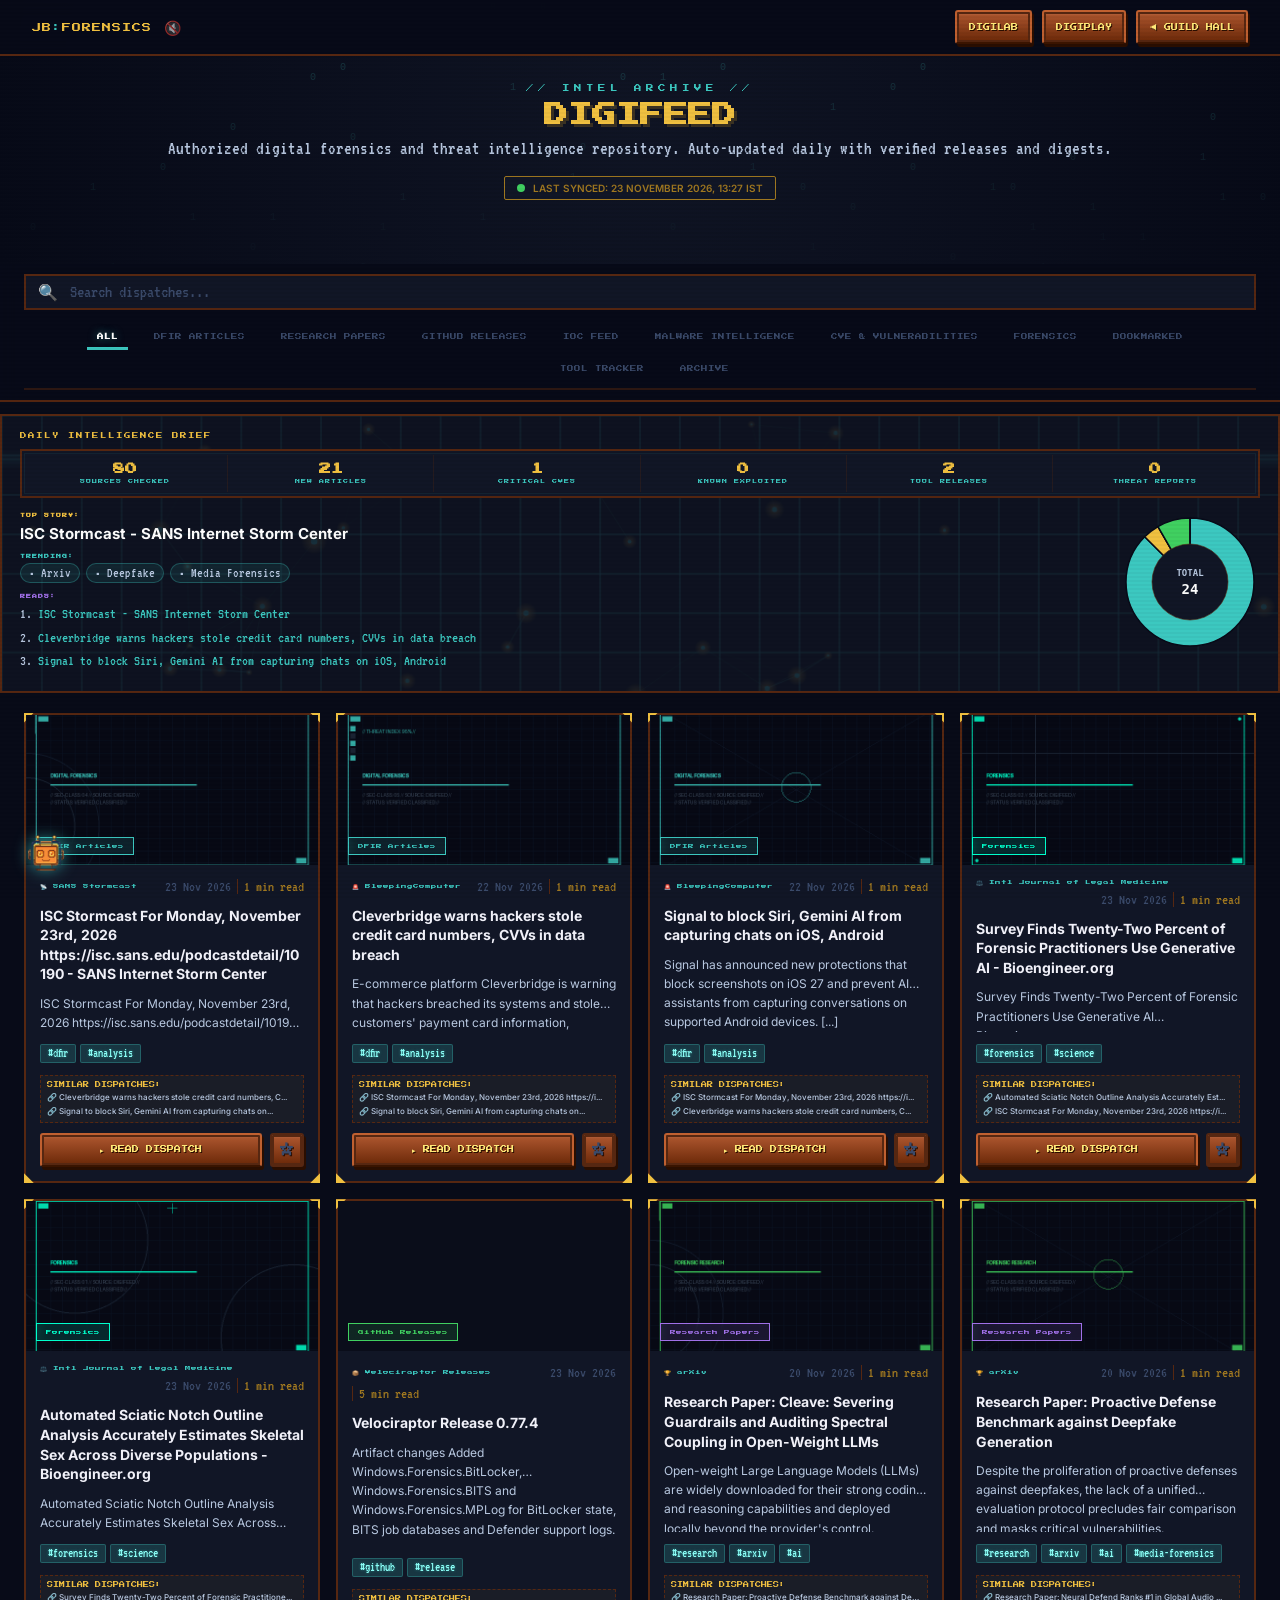
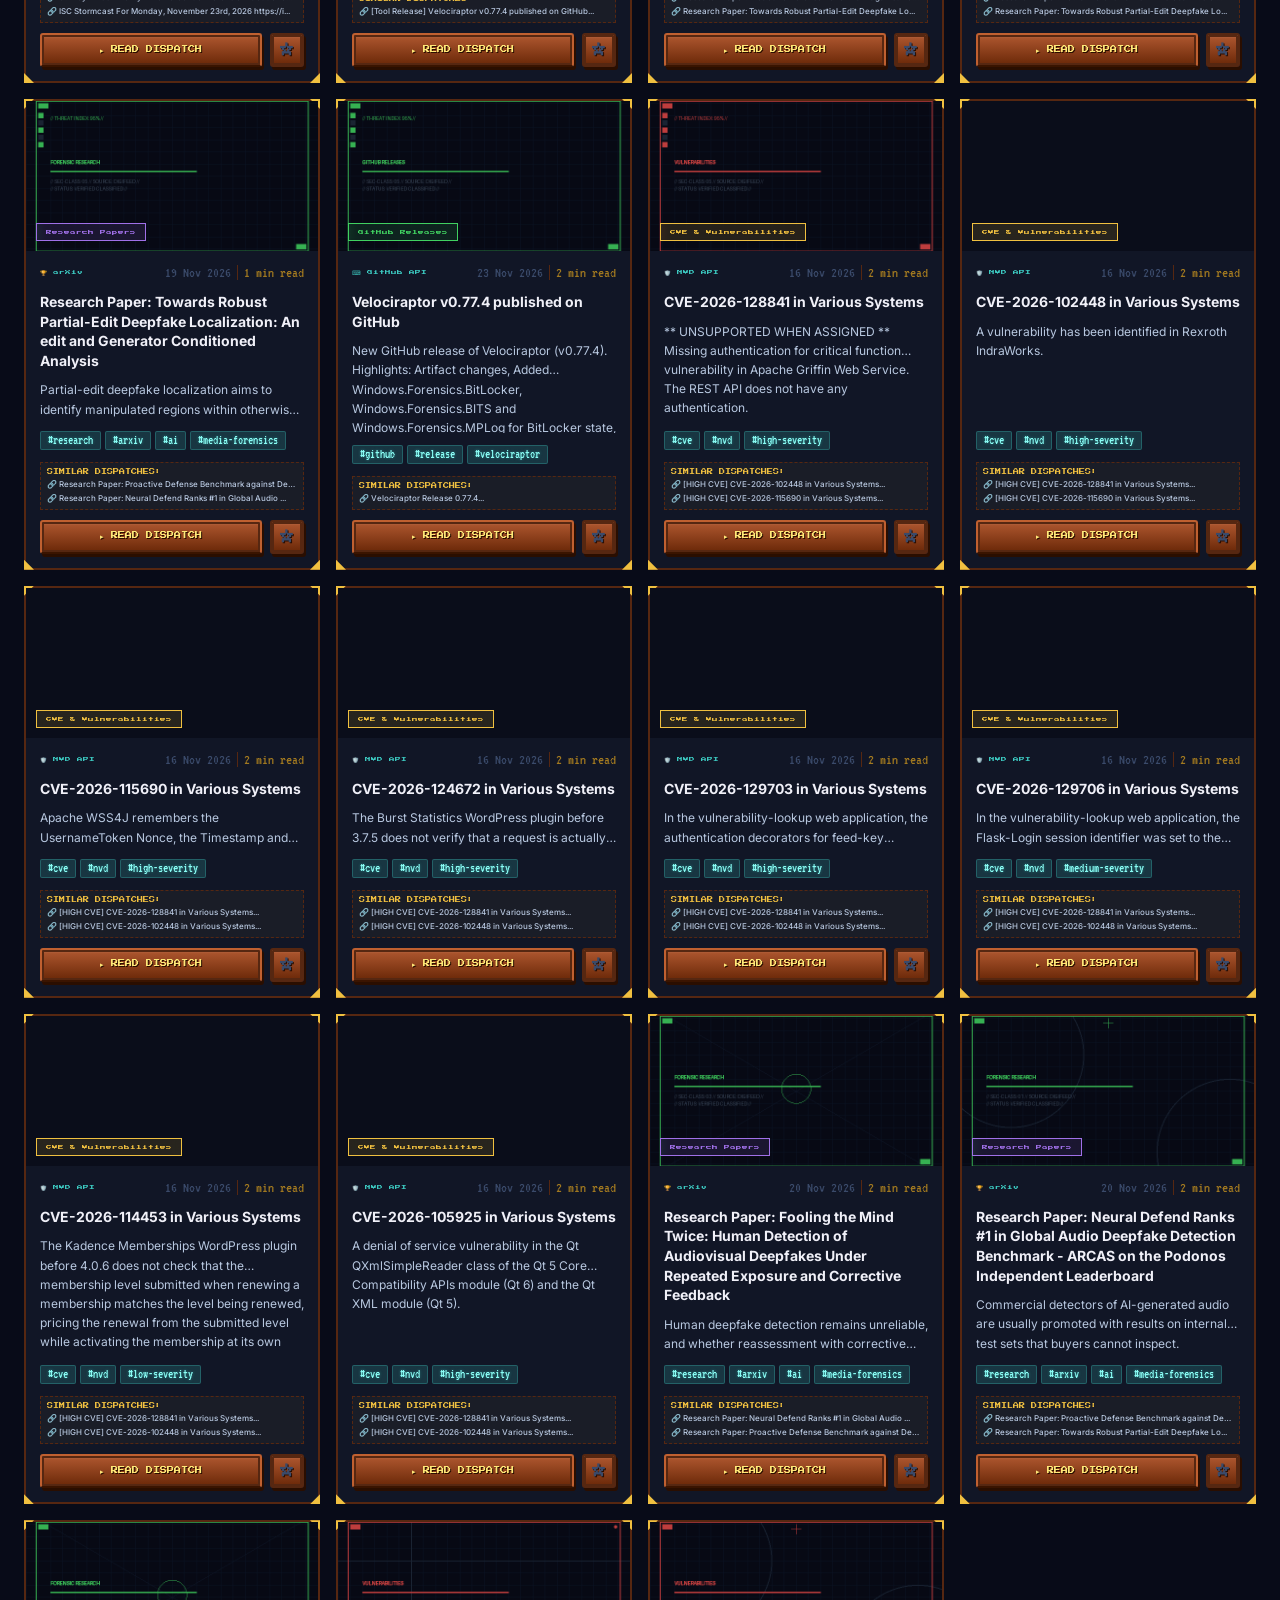
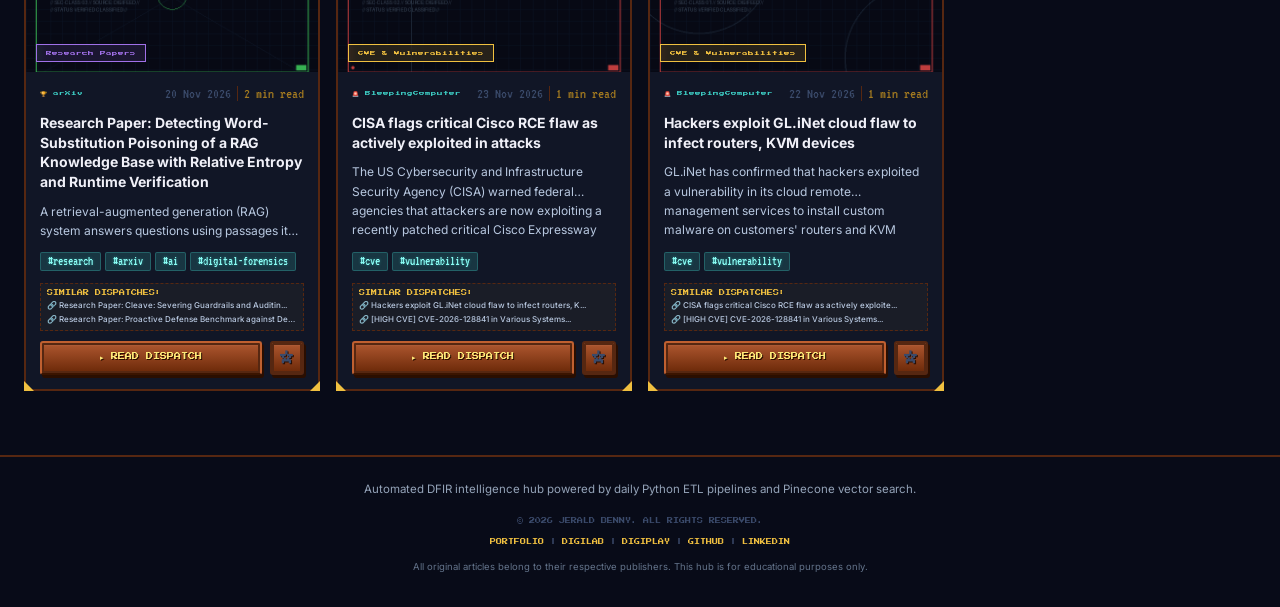
==== commit 70e51218: "🔬 DigiFeed sync — 23 dispatches [2026-11-23 13:29 IST]" ====
--- a/digifeed/index.html
+++ b/digifeed/index.html
@@ -486,7 +486,7 @@
     <p class="hub-sub">Authorized digital forensics and threat intelligence repository. Auto-updated daily with verified releases and digests.</p>
     <div class="sync-badge">
       <span class="sync-dot"></span>
-      LAST SYNCED: 22 NOVEMBER 2026, 12:41 IST
+      LAST SYNCED: 23 NOVEMBER 2026, 13:27 IST
     </div>
   </div>
 </div>
@@ -532,11 +532,11 @@
         <div class="brief-stats-lbl">Sources Checked</div>
       </div>
       <div class="brief-stats-item">
-        <div class="brief-stats-val">20</div>
+        <div class="brief-stats-val">21</div>
         <div class="brief-stats-lbl">New Articles</div>
       </div>
       <div class="brief-stats-item">
-        <div class="brief-stats-val">3</div>
+        <div class="brief-stats-val">1</div>
         <div class="brief-stats-lbl">Critical CVEs</div>
       </div>
       <div class="brief-stats-item">
@@ -544,11 +544,11 @@
         <div class="brief-stats-lbl">Known Exploited</div>
       </div>
       <div class="brief-stats-item">
-        <div class="brief-stats-val">1</div>
+        <div class="brief-stats-val">2</div>
         <div class="brief-stats-lbl">Tool Releases</div>
       </div>
       <div class="brief-stats-item">
-        <div class="brief-stats-val">1</div>
+        <div class="brief-stats-val">0</div>
         <div class="brief-stats-lbl">Threat Reports</div>
       </div>
     </div>
@@ -558,17 +558,17 @@
       <div class="brief-text-col">
         <div style="font-size:15px;margin-bottom:10px;line-height:1.4;">
           <span style="color:#f0c040;font-weight:bold;font-family:&quot;Press Start 2P&quot;,monospace;font-size:5px;display:block;margin-bottom:4px;letter-spacing:1px;">TOP STORY:</span>
-          <a href="https://thehackernews.com/2026/11/openrouter-drops-3-providers-after.html" target="_blank" rel="noopener" style="color:#fff;font-weight:bold;text-decoration:none;display:inline-block;cursor:pointer;-webkit-tap-highlight-color:transparent;-webkit-touch-callout:none;user-select:none;">OpenRouter Drops 3 Providers After Researchers Catch Months of Prompt Theft at AI Hosting Firms</a>
+          <a href="https://news.google.com/rss/articles/CBMiTEFVX3lxTE1HQWZ3RFFXSV9MOGxLdFVLUXRtUjZTNmJmSE8zb0VYcUUtbk1nSnBCYmRMU0JsR1kzRmVRejBsaHNTX3hqa2Y3UzdpanM?oc=5" target="_blank" rel="noopener" style="color:#fff;font-weight:bold;text-decoration:none;display:inline-block;cursor:pointer;-webkit-tap-highlight-color:transparent;-webkit-touch-callout:none;user-select:none;">ISC Stormcast - SANS Internet Storm Center</a>
         </div>
         <div style="font-size:14px;margin-bottom:10px;color:#b8c8e0;font-family:'VT323',monospace;">
           <span style="color:#3cc8c0;font-weight:bold;font-family:'Press Start 2P',monospace;font-size:5px;display:block;margin-bottom:4px;letter-spacing:1px;">TRENDING:</span>
-          <div style="display:flex;gap:6px;flex-wrap:wrap;justify-content:flex-start;"><span style="background:rgba(60,200,192,0.1);border:1px solid rgba(60,200,192,0.3);padding:2px 8px;border-radius:12px;">• Vulnerability</span> <span style="background:rgba(60,200,192,0.1);border:1px solid rgba(60,200,192,0.3);padding:2px 8px;border-radius:12px;">• CVE-2026-114452</span> <span style="background:rgba(60,200,192,0.1);border:1px solid rgba(60,200,192,0.3);padding:2px 8px;border-radius:12px;">• CVE-2026-116559</span></div>
+          <div style="display:flex;gap:6px;flex-wrap:wrap;justify-content:flex-start;"><span style="background:rgba(60,200,192,0.1);border:1px solid rgba(60,200,192,0.3);padding:2px 8px;border-radius:12px;">• Arxiv</span> <span style="background:rgba(60,200,192,0.1);border:1px solid rgba(60,200,192,0.3);padding:2px 8px;border-radius:12px;">• Deepfake</span> <span style="background:rgba(60,200,192,0.1);border:1px solid rgba(60,200,192,0.3);padding:2px 8px;border-radius:12px;">• Media Forensics</span></div>
         </div>
         <div style="line-height:1.4;">
           <span style="color:#a070e8;font-weight:bold;font-family:&quot;Press Start 2P&quot;,monospace;font-size:5px;display:block;margin-bottom:4px;letter-spacing:1px;">READS:</span>
-          <ol style="margin-left:18px;color:#b8c8e0;font-size:15px;font-family:VT323,monospace;list-style-type:decimal;line-height:1.3;"><li style="margin-bottom:4px;word-break:break-word;overflow-wrap:break-word;"><a href="https://thehackernews.com/2026/11/openrouter-drops-3-providers-after.html" target="_blank" rel="noopener" style="color:#3cc8c0;text-decoration:none;display:inline;">OpenRouter Drops 3 Providers After Researchers Catch Months of Prompt Theft at AI Hosting Firms</a></li>
-<li style="margin-bottom:4px;word-break:break-word;overflow-wrap:break-word;"><a href="https://thehackernews.com/2026/11/researchers-demonstrate-ghostscript.html" target="_blank" rel="noopener" style="color:#3cc8c0;text-decoration:none;display:inline;">Researchers Demonstrate Ghostscript Sandbox-Escape RCE via Crafted File Uploads in Popular Apps</a></li>
-<li style="margin-bottom:4px;word-break:break-word;overflow-wrap:break-word;"><a href="https://www.bleepingcomputer.com/news/security/rackspace-spot-breach-let-hackers-access-customer-kubernetes-secrets/" target="_blank" rel="noopener" style="color:#3cc8c0;text-decoration:none;display:inline;">Rackspace Spot breach let hackers access customer Kubernetes secrets</a></li>
+          <ol style="margin-left:18px;color:#b8c8e0;font-size:15px;font-family:VT323,monospace;list-style-type:decimal;line-height:1.3;"><li style="margin-bottom:4px;word-break:break-word;overflow-wrap:break-word;"><a href="https://news.google.com/rss/articles/CBMiTEFVX3lxTE1HQWZ3RFFXSV9MOGxLdFVLUXRtUjZTNmJmSE8zb0VYcUUtbk1nSnBCYmRMU0JsR1kzRmVRejBsaHNTX3hqa2Y3UzdpanM?oc=5" target="_blank" rel="noopener" style="color:#3cc8c0;text-decoration:none;display:inline;">ISC Stormcast - SANS Internet Storm Center</a></li>
+<li style="margin-bottom:4px;word-break:break-word;overflow-wrap:break-word;"><a href="https://www.bleepingcomputer.com/news/security/cleverbridge-warns-hackers-stole-credit-card-numbers-cvvs-in-data-breach/" target="_blank" rel="noopener" style="color:#3cc8c0;text-decoration:none;display:inline;">Cleverbridge warns hackers stole credit card numbers, CVVs in data breach</a></li>
+<li style="margin-bottom:4px;word-break:break-word;overflow-wrap:break-word;"><a href="https://www.bleepingcomputer.com/news/security/signal-to-block-siri-gemini-ai-from-capturing-chats-on-ios-android/" target="_blank" rel="noopener" style="color:#3cc8c0;text-decoration:none;display:inline;">Signal to block Siri, Gemini AI from capturing chats on iOS, Android</a></li>
 </ol>
         </div>
       </div>
@@ -695,11 +695,11 @@
   if(!cv) return;
   var ctx = cv.getContext("2d");
   var data = [
-    {label:"Articles", val:20, color:"#3cc8c0"},
-    {label:"CVEs", val:3, color:"#f0c040"},
+    {label:"Articles", val:21, color:"#3cc8c0"},
+    {label:"CVEs", val:1, color:"#f0c040"},
     {label:"Exploited", val:0, color:"#e04848"},
-    {label:"Tools", val:1, color:"#40d060"},
-    {label:"Threats", val:1, color:"#a070e8"}
+    {label:"Tools", val:2, color:"#40d060"},
+    {label:"Threats", val:0, color:"#a070e8"}
   ];
   var total = data.reduce(function(s,d){return s+d.val;},0);
   if(total===0) return;
@@ -826,555 +826,267 @@
 <!-- NEWS DISPATCH CONTAINER (Forced 4-columns >= 768px, 2-columns < 768px) -->
 <section class="news-grid" id="newsGrid" aria-label="Forensics news articles">
 
-  <article class="news-card reveal" data-category="DFIR Articles" id="card-ae6e92c39a9e03243e6bda0fa4ceacb7">
+  <article class="news-card reveal" data-category="DFIR Articles" id="card-f81efd02ef64afe1bfcf9fe6f5eb5f92">
     <div class="c tl"></div><div class="c tr"></div>
     <div class="c bl"></div><div class="c br"></div>
     <div class="card-img-wrap">
-      <img class="card-img" src="https://blogger.googleusercontent.com/img/b/R29vZ2xl/AVvXsEjEGP3P_elvK4C-QnSx5onZ67viDXCIgPCUYqtTF_RDNcLJfyQ4QMbegUmn8AJy5nEmnXfN4ACr6hHztG_DdqXlj54S21toacPQaZgRx2rgqZltN3lvREpZR2xlvgXF_iZ7zW0XT0b91mMiRDVaEB6TUvMFlWwaSa3_C7gwpxdKcNhLtIq15KqwaZrR3VI/s1600/openrouter.png" alt="OpenRouter Drops 3 Providers After Researchers Catch Months of Prompt Theft at AI Hosting Firms" loading="lazy"
+      <img class="card-img" src="images/dfir_4.png" alt="ISC Stormcast For Monday, November 23rd, 2026 https://isc.sans.edu/podcastdetail/10190 - SANS Internet Storm Center" loading="lazy"
            onerror="this.src='https://images.unsplash.com/photo-1518770660439-4636190af475?w=600&q=80'">
       <span class="cat-badge" style="background:#3cc8c022;color:#3cc8c0;border-color:#3cc8c0;">DFIR Articles</span>
     </div>
     <div class="card-body">
       <div class="card-meta">
-        <span class="card-source">💻 The Hacker News</span>
-        <span class="card-date">22 Nov 2026</span>
+        <span class="card-source">📡 SANS Stormcast</span>
+        <span class="card-date">23 Nov 2026</span>
         <span class="read-badge">1 min read</span>
       </div>
-      <h2 class="card-title">OpenRouter Drops 3 Providers After Researchers Catch Months of Prompt Theft at AI Hosting Firms</h2>
-      <p class="card-summary">Attackers stole data from inside three AI inference providers for months, and none of the three knew until researchers told them, the industrial cybersecurity company Dragos said this week.</p>
+      <h2 class="card-title">ISC Stormcast For Monday, November 23rd, 2026 https://isc.sans.edu/podcastdetail/10190 - SANS Internet Storm Center</h2>
+      <p class="card-summary">ISC Stormcast For Monday, November 23rd, 2026 https://isc.sans.edu/podcastdetail/10190 SANS Internet Storm Center</p>
       <div class="card-tags"><span class="tag-item">#dfir</span> <span class="tag-item">#analysis</span></div>
       
         <div class="related-dispatches">
           <span class="related-lbl">SIMILAR DISPATCHES:</span>
           <div class="related-list">
-            <a href="#card-52d1eca4da7f04ab2a855a7e45b5663f" class="rel-link" onclick="scrollToCard(event, '52d1eca4da7f04ab2a855a7e45b5663f')">🔗 Researchers Demonstrate Ghostscript Sandbox-Escape RCE ...</a> <a href="#card-1673f2e52589418b45e9903c0f546b46" class="rel-link" onclick="scrollToCard(event, '1673f2e52589418b45e9903c0f546b46')">🔗 A Single Malicious Webpage Let Researchers Hijack Meta ...</a>
+            <a href="#card-07ce35c33a8d0b20872e707947f02fcb" class="rel-link" onclick="scrollToCard(event, '07ce35c33a8d0b20872e707947f02fcb')">🔗 Cleverbridge warns hackers stole credit card numbers, C...</a> <a href="#card-592626ee88c9021ef3c60367d52efea6" class="rel-link" onclick="scrollToCard(event, '592626ee88c9021ef3c60367d52efea6')">🔗 Signal to block Siri, Gemini AI from capturing chats on...</a>
           </div>
         </div>
       <div class="card-footer" style="display:flex;gap:8px;align-items:center;margin-top:auto;width:100%;">
-        <a href="https://thehackernews.com/2026/11/openrouter-drops-3-providers-after.html" target="_blank" rel="noopener" class="wpx-btn read-btn" onclick="markAsRead('ae6e92c39a9e03243e6bda0fa4ceacb7')"
-           aria-label="Read full article: OpenRouter Drops 3 Providers After Researchers Catch Months of Prompt Theft at AI Hosting Firms" style="flex:1;">▸ READ DISPATCH</a>
-        <button class="wpx-btn bookmark-btn" data-id="ae6e92c39a9e03243e6bda0fa4ceacb7" onclick="toggleBookmark(this, 'ae6e92c39a9e03243e6bda0fa4ceacb7')" style="height:34px;width:34px;padding:0;font-size:14px;line-height:1;min-width:34px;" aria-label="Bookmark article">☆</button>
+        <a href="https://news.google.com/rss/articles/CBMiTEFVX3lxTE1HQWZ3RFFXSV9MOGxLdFVLUXRtUjZTNmJmSE8zb0VYcUUtbk1nSnBCYmRMU0JsR1kzRmVRejBsaHNTX3hqa2Y3UzdpanM?oc=5" target="_blank" rel="noopener" class="wpx-btn read-btn" onclick="markAsRead('f81efd02ef64afe1bfcf9fe6f5eb5f92')"
+           aria-label="Read full article: ISC Stormcast For Monday, November 23rd, 2026 https://isc.sans.edu/podcastdetail/10190 - SANS Internet Storm Center" style="flex:1;">▸ READ DISPATCH</a>
+        <button class="wpx-btn bookmark-btn" data-id="f81efd02ef64afe1bfcf9fe6f5eb5f92" onclick="toggleBookmark(this, 'f81efd02ef64afe1bfcf9fe6f5eb5f92')" style="height:34px;width:34px;padding:0;font-size:14px;line-height:1;min-width:34px;" aria-label="Bookmark article">☆</button>
       </div>
     </div>
   </article>
 
-  <article class="news-card reveal" data-category="DFIR Articles" id="card-52d1eca4da7f04ab2a855a7e45b5663f">
+  <article class="news-card reveal" data-category="DFIR Articles" id="card-07ce35c33a8d0b20872e707947f02fcb">
     <div class="c tl"></div><div class="c tr"></div>
     <div class="c bl"></div><div class="c br"></div>
     <div class="card-img-wrap">
-      <img class="card-img" src="https://blogger.googleusercontent.com/img/b/R29vZ2xl/AVvXsEg1BiCJUIrSJXNfKPZEkM46ynK6Rs7gba2xMaTUdoJ7yOK6Y8kcKMqJ_6PhbUIog_U1E8gRCpbj2HrkQ9UEpbPi1HOvkxdxCE5Afa5LbkNhUPvgU7Sa60IVHAWqSvgJaX1p6frMAN335QncL5UTZ3a4v1-agyb8ZXIlMGZTOtzsC0Gll2qRI0NJNMHTsf8/s1600/ghostscript.jpg" alt="Researchers Demonstrate Ghostscript Sandbox-Escape RCE via Crafted File Uploads in Popular Apps" loading="lazy"
-           onerror="this.src='https://images.unsplash.com/photo-1518770660439-4636190af475?w=600&q=80'">
-      <span class="cat-badge" style="background:#3cc8c022;color:#3cc8c0;border-color:#3cc8c0;">DFIR Articles</span>
-    </div>
-    <div class="card-body">
-      <div class="card-meta">
-        <span class="card-source">💻 The Hacker News</span>
-        <span class="card-date">22 Nov 2026</span>
-        <span class="read-badge">1 min read</span>
-      </div>
-      <h2 class="card-title">Researchers Demonstrate Ghostscript Sandbox-Escape RCE via Crafted File Uploads in Popular Apps</h2>
-      <p class="card-summary">A now-patched flaw in Ghostscript allows a crafted file to escape the program's security sandbox and run commands on the server that processes it.</p>
-      <div class="card-tags"><span class="tag-item">#dfir</span> <span class="tag-item">#analysis</span></div>
-      
-        <div class="related-dispatches">
-          <span class="related-lbl">SIMILAR DISPATCHES:</span>
-          <div class="related-list">
-            <a href="#card-ae6e92c39a9e03243e6bda0fa4ceacb7" class="rel-link" onclick="scrollToCard(event, 'ae6e92c39a9e03243e6bda0fa4ceacb7')">🔗 OpenRouter Drops 3 Providers After Researchers Catch Mo...</a> <a href="#card-1673f2e52589418b45e9903c0f546b46" class="rel-link" onclick="scrollToCard(event, '1673f2e52589418b45e9903c0f546b46')">🔗 A Single Malicious Webpage Let Researchers Hijack Meta ...</a>
-          </div>
-        </div>
-      <div class="card-footer" style="display:flex;gap:8px;align-items:center;margin-top:auto;width:100%;">
-        <a href="https://thehackernews.com/2026/11/researchers-demonstrate-ghostscript.html" target="_blank" rel="noopener" class="wpx-btn read-btn" onclick="markAsRead('52d1eca4da7f04ab2a855a7e45b5663f')"
-           aria-label="Read full article: Researchers Demonstrate Ghostscript Sandbox-Escape RCE via Crafted File Uploads in Popular Apps" style="flex:1;">▸ READ DISPATCH</a>
-        <button class="wpx-btn bookmark-btn" data-id="52d1eca4da7f04ab2a855a7e45b5663f" onclick="toggleBookmark(this, '52d1eca4da7f04ab2a855a7e45b5663f')" style="height:34px;width:34px;padding:0;font-size:14px;line-height:1;min-width:34px;" aria-label="Bookmark article">☆</button>
-      </div>
-    </div>
-  </article>
-
-  <article class="news-card reveal" data-category="DFIR Articles" id="card-577061a5363c99c29cff8cb988ced05f">
-    <div class="c tl"></div><div class="c tr"></div>
-    <div class="c bl"></div><div class="c br"></div>
-    <div class="card-img-wrap">
-      <img class="card-img" src="images/dfir_1.png" alt="Rackspace Spot breach let hackers access customer Kubernetes secrets" loading="lazy"
+      <img class="card-img" src="images/dfir_5.png" alt="Cleverbridge warns hackers stole credit card numbers, CVVs in data breach" loading="lazy"
            onerror="this.src='https://images.unsplash.com/photo-1518770660439-4636190af475?w=600&q=80'">
       <span class="cat-badge" style="background:#3cc8c022;color:#3cc8c0;border-color:#3cc8c0;">DFIR Articles</span>
     </div>
     <div class="card-body">
       <div class="card-meta">
         <span class="card-source">🚨 BleepingComputer</span>
-        <span class="card-date">21 Nov 2026</span>
+        <span class="card-date">22 Nov 2026</span>
         <span class="read-badge">1 min read</span>
       </div>
-      <h2 class="card-title">Rackspace Spot breach let hackers access customer Kubernetes secrets</h2>
-      <p class="card-summary">Rackspace warned customers that hackers breached its Rackspace Spot cloud platform using compromised credentials, allowing them to deploy unauthorized workloads and access Kubernetes secrets in customer clusters. [...]</p>
+      <h2 class="card-title">Cleverbridge warns hackers stole credit card numbers, CVVs in data breach</h2>
+      <p class="card-summary">E-commerce platform Cleverbridge is warning that hackers breached its systems and stole customers' payment card information, including credit card numbers and CVV security codes. [...]</p>
       <div class="card-tags"><span class="tag-item">#dfir</span> <span class="tag-item">#analysis</span></div>
       
         <div class="related-dispatches">
           <span class="related-lbl">SIMILAR DISPATCHES:</span>
           <div class="related-list">
-            <a href="#card-1673f2e52589418b45e9903c0f546b46" class="rel-link" onclick="scrollToCard(event, '1673f2e52589418b45e9903c0f546b46')">🔗 A Single Malicious Webpage Let Researchers Hijack Meta ...</a> <a href="#card-afa609acf7c3f5276fdd99e66b753742" class="rel-link" onclick="scrollToCard(event, 'afa609acf7c3f5276fdd99e66b753742')">🔗 Attackers' AI Agents Found a Zero-Day in Medical-Imagin...</a>
+            <a href="#card-f81efd02ef64afe1bfcf9fe6f5eb5f92" class="rel-link" onclick="scrollToCard(event, 'f81efd02ef64afe1bfcf9fe6f5eb5f92')">🔗 ISC Stormcast For Monday, November 23rd, 2026 https://i...</a> <a href="#card-592626ee88c9021ef3c60367d52efea6" class="rel-link" onclick="scrollToCard(event, '592626ee88c9021ef3c60367d52efea6')">🔗 Signal to block Siri, Gemini AI from capturing chats on...</a>
           </div>
         </div>
       <div class="card-footer" style="display:flex;gap:8px;align-items:center;margin-top:auto;width:100%;">
-        <a href="https://www.bleepingcomputer.com/news/security/rackspace-spot-breach-let-hackers-access-customer-kubernetes-secrets/" target="_blank" rel="noopener" class="wpx-btn read-btn" onclick="markAsRead('577061a5363c99c29cff8cb988ced05f')"
-           aria-label="Read full article: Rackspace Spot breach let hackers access customer Kubernetes secrets" style="flex:1;">▸ READ DISPATCH</a>
-        <button class="wpx-btn bookmark-btn" data-id="577061a5363c99c29cff8cb988ced05f" onclick="toggleBookmark(this, '577061a5363c99c29cff8cb988ced05f')" style="height:34px;width:34px;padding:0;font-size:14px;line-height:1;min-width:34px;" aria-label="Bookmark article">☆</button>
+        <a href="https://www.bleepingcomputer.com/news/security/cleverbridge-warns-hackers-stole-credit-card-numbers-cvvs-in-data-breach/" target="_blank" rel="noopener" class="wpx-btn read-btn" onclick="markAsRead('07ce35c33a8d0b20872e707947f02fcb')"
+           aria-label="Read full article: Cleverbridge warns hackers stole credit card numbers, CVVs in data breach" style="flex:1;">▸ READ DISPATCH</a>
+        <button class="wpx-btn bookmark-btn" data-id="07ce35c33a8d0b20872e707947f02fcb" onclick="toggleBookmark(this, '07ce35c33a8d0b20872e707947f02fcb')" style="height:34px;width:34px;padding:0;font-size:14px;line-height:1;min-width:34px;" aria-label="Bookmark article">☆</button>
       </div>
     </div>
   </article>
 
-  <article class="news-card reveal" data-category="DFIR Articles" id="card-68a7cdaa6f8dfb25a4abe76a2ca8da3a">
+  <article class="news-card reveal" data-category="DFIR Articles" id="card-592626ee88c9021ef3c60367d52efea6">
     <div class="c tl"></div><div class="c tr"></div>
     <div class="c bl"></div><div class="c br"></div>
     <div class="card-img-wrap">
-      <img class="card-img" src="images/dfir_1.png" alt="FBI reportedly hacked again, this time targeting nationwide police database" loading="lazy"
+      <img class="card-img" src="images/dfir_3.png" alt="Signal to block Siri, Gemini AI from capturing chats on iOS, Android" loading="lazy"
            onerror="this.src='https://images.unsplash.com/photo-1518770660439-4636190af475?w=600&q=80'">
       <span class="cat-badge" style="background:#3cc8c022;color:#3cc8c0;border-color:#3cc8c0;">DFIR Articles</span>
     </div>
     <div class="card-body">
       <div class="card-meta">
         <span class="card-source">🚨 BleepingComputer</span>
-        <span class="card-date">21 Nov 2026</span>
+        <span class="card-date">22 Nov 2026</span>
         <span class="read-badge">1 min read</span>
       </div>
-      <h2 class="card-title">FBI reportedly hacked again, this time targeting nationwide police database</h2>
-      <p class="card-summary">FBI systems have reportedly been breached for the second time in two months, this time targeting the agency's National Crime Information Center (NCIC), which is used to share information between local, state, and federal law enforcement agencies.</p>
+      <h2 class="card-title">Signal to block Siri, Gemini AI from capturing chats on iOS, Android</h2>
+      <p class="card-summary">Signal has announced new protections that block screenshots on iOS 27 and prevent AI assistants from capturing conversations on supported Android devices. [...]</p>
       <div class="card-tags"><span class="tag-item">#dfir</span> <span class="tag-item">#analysis</span></div>
       
         <div class="related-dispatches">
           <span class="related-lbl">SIMILAR DISPATCHES:</span>
           <div class="related-list">
-            <a href="#card-ae6e92c39a9e03243e6bda0fa4ceacb7" class="rel-link" onclick="scrollToCard(event, 'ae6e92c39a9e03243e6bda0fa4ceacb7')">🔗 OpenRouter Drops 3 Providers After Researchers Catch Mo...</a> <a href="#card-52d1eca4da7f04ab2a855a7e45b5663f" class="rel-link" onclick="scrollToCard(event, '52d1eca4da7f04ab2a855a7e45b5663f')">🔗 Researchers Demonstrate Ghostscript Sandbox-Escape RCE ...</a>
+            <a href="#card-f81efd02ef64afe1bfcf9fe6f5eb5f92" class="rel-link" onclick="scrollToCard(event, 'f81efd02ef64afe1bfcf9fe6f5eb5f92')">🔗 ISC Stormcast For Monday, November 23rd, 2026 https://i...</a> <a href="#card-07ce35c33a8d0b20872e707947f02fcb" class="rel-link" onclick="scrollToCard(event, '07ce35c33a8d0b20872e707947f02fcb')">🔗 Cleverbridge warns hackers stole credit card numbers, C...</a>
           </div>
         </div>
       <div class="card-footer" style="display:flex;gap:8px;align-items:center;margin-top:auto;width:100%;">
-        <a href="https://www.bleepingcomputer.com/news/security/fbi-reportedly-hacked-again-this-time-targeting-nationwide-police-database/" target="_blank" rel="noopener" class="wpx-btn read-btn" onclick="markAsRead('68a7cdaa6f8dfb25a4abe76a2ca8da3a')"
-           aria-label="Read full article: FBI reportedly hacked again, this time targeting nationwide police database" style="flex:1;">▸ READ DISPATCH</a>
-        <button class="wpx-btn bookmark-btn" data-id="68a7cdaa6f8dfb25a4abe76a2ca8da3a" onclick="toggleBookmark(this, '68a7cdaa6f8dfb25a4abe76a2ca8da3a')" style="height:34px;width:34px;padding:0;font-size:14px;line-height:1;min-width:34px;" aria-label="Bookmark article">☆</button>
+        <a href="https://www.bleepingcomputer.com/news/security/signal-to-block-siri-gemini-ai-from-capturing-chats-on-ios-android/" target="_blank" rel="noopener" class="wpx-btn read-btn" onclick="markAsRead('592626ee88c9021ef3c60367d52efea6')"
+           aria-label="Read full article: Signal to block Siri, Gemini AI from capturing chats on iOS, Android" style="flex:1;">▸ READ DISPATCH</a>
+        <button class="wpx-btn bookmark-btn" data-id="592626ee88c9021ef3c60367d52efea6" onclick="toggleBookmark(this, '592626ee88c9021ef3c60367d52efea6')" style="height:34px;width:34px;padding:0;font-size:14px;line-height:1;min-width:34px;" aria-label="Bookmark article">☆</button>
       </div>
     </div>
   </article>
 
-  <article class="news-card reveal" data-category="DFIR Articles" id="card-1673f2e52589418b45e9903c0f546b46">
+  <article class="news-card reveal" data-category="Forensics" id="card-d14de6b5e7fbe25421fcf3563bc7669a">
     <div class="c tl"></div><div class="c tr"></div>
     <div class="c bl"></div><div class="c br"></div>
     <div class="card-img-wrap">
-      <img class="card-img" src="https://blogger.googleusercontent.com/img/b/R29vZ2xl/AVvXsEiYiVrbfn3FWfI_uNyjj8q9SZ38d2mHKu2ehdtYYKPwyg-05yKJBYUAPEaVxJq5KDGwU11X2tmEKNUKPIHQY9s67e1K9w_8NRdEOxVCDJqqMbQ6F27kfOj3GKjcQ3-0WHFNg7uYT6QeIU90qX1YW_Zvyn7WhZwpV41i5Pj6watQsF7Ti8NN1GIQLxw-jPc/s1600/muse-ai.jpg" alt="A Single Malicious Webpage Let Researchers Hijack Meta Muse and Access Private Chats" loading="lazy"
-           onerror="this.src='https://images.unsplash.com/photo-1518770660439-4636190af475?w=600&q=80'">
-      <span class="cat-badge" style="background:#3cc8c022;color:#3cc8c0;border-color:#3cc8c0;">DFIR Articles</span>
-    </div>
-    <div class="card-body">
-      <div class="card-meta">
-        <span class="card-source">💻 The Hacker News</span>
-        <span class="card-date">21 Nov 2026</span>
-        <span class="read-badge">1 min read</span>
-      </div>
-      <h2 class="card-title">A Single Malicious Webpage Let Researchers Hijack Meta Muse and Access Private Chats</h2>
-      <p class="card-summary">A malicious webpage could extract a Meta Muse user's private conversations and stored memories from the assistant without triggering any approval prompt, researchers have shown.</p>
-      <div class="card-tags"><span class="tag-item">#dfir</span> <span class="tag-item">#analysis</span></div>
-      
-        <div class="related-dispatches">
-          <span class="related-lbl">SIMILAR DISPATCHES:</span>
-          <div class="related-list">
-            <a href="#card-577061a5363c99c29cff8cb988ced05f" class="rel-link" onclick="scrollToCard(event, '577061a5363c99c29cff8cb988ced05f')">🔗 Rackspace Spot breach let hackers access customer Kuber...</a> <a href="#card-ae6e92c39a9e03243e6bda0fa4ceacb7" class="rel-link" onclick="scrollToCard(event, 'ae6e92c39a9e03243e6bda0fa4ceacb7')">🔗 OpenRouter Drops 3 Providers After Researchers Catch Mo...</a>
-          </div>
-        </div>
-      <div class="card-footer" style="display:flex;gap:8px;align-items:center;margin-top:auto;width:100%;">
-        <a href="https://thehackernews.com/2026/11/a-single-malicious-webpage-let.html" target="_blank" rel="noopener" class="wpx-btn read-btn" onclick="markAsRead('1673f2e52589418b45e9903c0f546b46')"
-           aria-label="Read full article: A Single Malicious Webpage Let Researchers Hijack Meta Muse and Access Private Chats" style="flex:1;">▸ READ DISPATCH</a>
-        <button class="wpx-btn bookmark-btn" data-id="1673f2e52589418b45e9903c0f546b46" onclick="toggleBookmark(this, '1673f2e52589418b45e9903c0f546b46')" style="height:34px;width:34px;padding:0;font-size:14px;line-height:1;min-width:34px;" aria-label="Bookmark article">☆</button>
-      </div>
-    </div>
-  </article>
-
-  <article class="news-card reveal" data-category="DFIR Articles" id="card-afa609acf7c3f5276fdd99e66b753742">
-    <div class="c tl"></div><div class="c tr"></div>
-    <div class="c bl"></div><div class="c br"></div>
-    <div class="card-img-wrap">
-      <img class="card-img" src="https://blogger.googleusercontent.com/img/b/R29vZ2xl/AVvXsEhEIG6Wgi3wGQXrsdGKEf4ORPFjHVGpRkoSUPraOJfKhGmB0vYFojLq2mCuOP3a71_XpNZusvn45ZDa1J3a7eQ0WE3XJY0FGunHVWB1yHBluJT5vSDCmzkhaFGiHjeKbnoah6noyZ3mNInS-mjJK1Gfcf7jT3A60ZYR_eknSgt_sEa6MNGM-DA5-aLXMbZ5/s1600/medical-ai.jpg" alt="Attackers' AI Agents Found a Zero-Day in Medical-Imaging Software and Gained Root Access" loading="lazy"
-           onerror="this.src='https://images.unsplash.com/photo-1518770660439-4636190af475?w=600&q=80'">
-      <span class="cat-badge" style="background:#3cc8c022;color:#3cc8c0;border-color:#3cc8c0;">DFIR Articles</span>
-    </div>
-    <div class="card-body">
-      <div class="card-meta">
-        <span class="card-source">💻 The Hacker News</span>
-        <span class="card-date">21 Nov 2026</span>
-        <span class="read-badge">1 min read</span>
-      </div>
-      <h2 class="card-title">Attackers' AI Agents Found a Zero-Day in Medical-Imaging Software and Gained Root Access</h2>
-      <p class="card-summary">Suspected China-linked hackers used autonomous AI agents to find a previously unknown flaw in MONAI Label, an open-source medical imaging server, and gain root access to a university server, Amazon Threat Intelligence said this week.</p>
-      <div class="card-tags"><span class="tag-item">#dfir</span> <span class="tag-item">#analysis</span></div>
-      
-        <div class="related-dispatches">
-          <span class="related-lbl">SIMILAR DISPATCHES:</span>
-          <div class="related-list">
-            <a href="#card-ae6e92c39a9e03243e6bda0fa4ceacb7" class="rel-link" onclick="scrollToCard(event, 'ae6e92c39a9e03243e6bda0fa4ceacb7')">🔗 OpenRouter Drops 3 Providers After Researchers Catch Mo...</a> <a href="#card-577061a5363c99c29cff8cb988ced05f" class="rel-link" onclick="scrollToCard(event, '577061a5363c99c29cff8cb988ced05f')">🔗 Rackspace Spot breach let hackers access customer Kuber...</a>
-          </div>
-        </div>
-      <div class="card-footer" style="display:flex;gap:8px;align-items:center;margin-top:auto;width:100%;">
-        <a href="https://thehackernews.com/2026/11/attackers-ai-agents-found-zero-day-in.html" target="_blank" rel="noopener" class="wpx-btn read-btn" onclick="markAsRead('afa609acf7c3f5276fdd99e66b753742')"
-           aria-label="Read full article: Attackers' AI Agents Found a Zero-Day in Medical-Imaging Software and Gained Root Access" style="flex:1;">▸ READ DISPATCH</a>
-        <button class="wpx-btn bookmark-btn" data-id="afa609acf7c3f5276fdd99e66b753742" onclick="toggleBookmark(this, 'afa609acf7c3f5276fdd99e66b753742')" style="height:34px;width:34px;padding:0;font-size:14px;line-height:1;min-width:34px;" aria-label="Bookmark article">☆</button>
-      </div>
-    </div>
-  </article>
-
-  <article class="news-card reveal" data-category="Forensics" id="card-71d504041f2fecab4a97b97676357de9">
-    <div class="c tl"></div><div class="c tr"></div>
-    <div class="c bl"></div><div class="c br"></div>
-    <div class="card-img-wrap">
-      <img class="card-img" src="images/forensics_3.png" alt="CHS Biomedical Students Explore Medicine and Forensic Scienc... - Wayne County Journal Banner" loading="lazy"
-           onerror="this.src='https://images.unsplash.com/photo-1518770660439-4636190af475?w=600&q=80'">
-      <span class="cat-badge" style="background:#00ffcc22;color:#00ffcc;border-color:#00ffcc;">Forensics</span>
-    </div>
-    <div class="card-body">
-      <div class="card-meta">
-        <span class="card-source">🔬 Google News: Forensic Science</span>
-        <span class="card-date">22 Nov 2026</span>
-        <span class="read-badge">1 min read</span>
-      </div>
-      <h2 class="card-title">CHS Biomedical Students Explore Medicine and Forensic Scienc... - Wayne County Journal Banner</h2>
-      <p class="card-summary">CHS Biomedical Students Explore Medicine and Forensic Scienc... Wayne County Journal Banner</p>
-      <div class="card-tags"><span class="tag-item">#forensics</span> <span class="tag-item">#science</span></div>
-      
-        <div class="related-dispatches">
-          <span class="related-lbl">SIMILAR DISPATCHES:</span>
-          <div class="related-list">
-            <a href="#card-2b55813649240f8a9175087a8b0d9149" class="rel-link" onclick="scrollToCard(event, '2b55813649240f8a9175087a8b0d9149')">🔗 CSAFE Forensic Statistics: Data, Tools & Standards - CA...</a> <a href="#card-489d57247b0e1dce9c126b49f6003073" class="rel-link" onclick="scrollToCard(event, '489d57247b0e1dce9c126b49f6003073')">🔗 Man Dies From Rectal Injuries After ‘Silly Experiment’ ...</a>
-          </div>
-        </div>
-      <div class="card-footer" style="display:flex;gap:8px;align-items:center;margin-top:auto;width:100%;">
-        <a href="https://news.google.com/rss/articles/[base64]?oc=5" target="_blank" rel="noopener" class="wpx-btn read-btn" onclick="markAsRead('71d504041f2fecab4a97b97676357de9')"
-           aria-label="Read full article: CHS Biomedical Students Explore Medicine and Forensic Scienc... - Wayne County Journal Banner" style="flex:1;">▸ READ DISPATCH</a>
-        <button class="wpx-btn bookmark-btn" data-id="71d504041f2fecab4a97b97676357de9" onclick="toggleBookmark(this, '71d504041f2fecab4a97b97676357de9')" style="height:34px;width:34px;padding:0;font-size:14px;line-height:1;min-width:34px;" aria-label="Bookmark article">☆</button>
-      </div>
-    </div>
-  </article>
-
-  <article class="news-card reveal" data-category="Forensics" id="card-2b55813649240f8a9175087a8b0d9149">
-    <div class="c tl"></div><div class="c tr"></div>
-    <div class="c bl"></div><div class="c br"></div>
-    <div class="card-img-wrap">
-      <img class="card-img" src="images/forensics_5.png" alt="CSAFE Forensic Statistics: Data, Tools & Standards - CASRAI" loading="lazy"
-           onerror="this.src='https://images.unsplash.com/photo-1518770660439-4636190af475?w=600&q=80'">
-      <span class="cat-badge" style="background:#00ffcc22;color:#00ffcc;border-color:#00ffcc;">Forensics</span>
-    </div>
-    <div class="card-body">
-      <div class="card-meta">
-        <span class="card-source">🔬 Google News: Forensic Science</span>
-        <span class="card-date">22 Nov 2026</span>
-        <span class="read-badge">1 min read</span>
-      </div>
-      <h2 class="card-title">CSAFE Forensic Statistics: Data, Tools & Standards - CASRAI</h2>
-      <p class="card-summary">CSAFE Forensic Statistics: Data, Tools & Standards CASRAI</p>
-      <div class="card-tags"><span class="tag-item">#forensics</span> <span class="tag-item">#science</span></div>
-      
-        <div class="related-dispatches">
-          <span class="related-lbl">SIMILAR DISPATCHES:</span>
-          <div class="related-list">
-            <a href="#card-71d504041f2fecab4a97b97676357de9" class="rel-link" onclick="scrollToCard(event, '71d504041f2fecab4a97b97676357de9')">🔗 CHS Biomedical Students Explore Medicine and Forensic S...</a> <a href="#card-489d57247b0e1dce9c126b49f6003073" class="rel-link" onclick="scrollToCard(event, '489d57247b0e1dce9c126b49f6003073')">🔗 Man Dies From Rectal Injuries After ‘Silly Experiment’ ...</a>
-          </div>
-        </div>
-      <div class="card-footer" style="display:flex;gap:8px;align-items:center;margin-top:auto;width:100%;">
-        <a href="https://news.google.com/rss/articles/CBMijgFBVV95cUxOaGFRRWtJQ3RManpHVE9pUDVZTlktNFJVdnpaNHRrZnFMam5rMUZWZVNhV0xaNi1uTWVBWHZJUHdMX2JGd1lTdmNzM3VwUU10ZUgwUnR4d3ZpdENEejRuX081QkgyQm1XeUluY0lXS3YwR3FqZmFUaU1haTk4ZkhDcjVKV3B1SVFDNnZDNVhn?oc=5" target="_blank" rel="noopener" class="wpx-btn read-btn" onclick="markAsRead('2b55813649240f8a9175087a8b0d9149')"
-           aria-label="Read full article: CSAFE Forensic Statistics: Data, Tools & Standards - CASRAI" style="flex:1;">▸ READ DISPATCH</a>
-        <button class="wpx-btn bookmark-btn" data-id="2b55813649240f8a9175087a8b0d9149" onclick="toggleBookmark(this, '2b55813649240f8a9175087a8b0d9149')" style="height:34px;width:34px;padding:0;font-size:14px;line-height:1;min-width:34px;" aria-label="Bookmark article">☆</button>
-      </div>
-    </div>
-  </article>
-
-  <article class="news-card reveal" data-category="Forensics" id="card-489d57247b0e1dce9c126b49f6003073">
-    <div class="c tl"></div><div class="c tr"></div>
-    <div class="c bl"></div><div class="c br"></div>
-    <div class="card-img-wrap">
-      <img class="card-img" src="images/forensics_2.png" alt="Man Dies From Rectal Injuries After ‘Silly Experiment’ With Compressed Air at Work - VICE" loading="lazy"
+      <img class="card-img" src="images/forensics_2.png" alt="Survey Finds Twenty-Two Percent of Forensic Practitioners Use Generative AI - Bioengineer.org" loading="lazy"
            onerror="this.src='https://images.unsplash.com/photo-1518770660439-4636190af475?w=600&q=80'">
       <span class="cat-badge" style="background:#00ffcc22;color:#00ffcc;border-color:#00ffcc;">Forensics</span>
     </div>
     <div class="card-body">
       <div class="card-meta">
         <span class="card-source">⚖️ Intl Journal of Legal Medicine</span>
-        <span class="card-date">21 Nov 2026</span>
+        <span class="card-date">23 Nov 2026</span>
         <span class="read-badge">1 min read</span>
       </div>
-      <h2 class="card-title">Man Dies From Rectal Injuries After ‘Silly Experiment’ With Compressed Air at Work - VICE</h2>
-      <p class="card-summary">Man Dies From Rectal Injuries After ‘Silly Experiment’ With Compressed Air at Work VICE</p>
+      <h2 class="card-title">Survey Finds Twenty-Two Percent of Forensic Practitioners Use Generative AI - Bioengineer.org</h2>
+      <p class="card-summary">Survey Finds Twenty-Two Percent of Forensic Practitioners Use Generative AI Bioengineer.org</p>
       <div class="card-tags"><span class="tag-item">#forensics</span> <span class="tag-item">#science</span></div>
       
         <div class="related-dispatches">
           <span class="related-lbl">SIMILAR DISPATCHES:</span>
           <div class="related-list">
-            <a href="#card-71d504041f2fecab4a97b97676357de9" class="rel-link" onclick="scrollToCard(event, '71d504041f2fecab4a97b97676357de9')">🔗 CHS Biomedical Students Explore Medicine and Forensic S...</a> <a href="#card-2b55813649240f8a9175087a8b0d9149" class="rel-link" onclick="scrollToCard(event, '2b55813649240f8a9175087a8b0d9149')">🔗 CSAFE Forensic Statistics: Data, Tools & Standards - CA...</a>
+            <a href="#card-6d000a5375be361346a96a90ca97aaf8" class="rel-link" onclick="scrollToCard(event, '6d000a5375be361346a96a90ca97aaf8')">🔗 Automated Sciatic Notch Outline Analysis Accurately Est...</a> <a href="#card-f81efd02ef64afe1bfcf9fe6f5eb5f92" class="rel-link" onclick="scrollToCard(event, 'f81efd02ef64afe1bfcf9fe6f5eb5f92')">🔗 ISC Stormcast For Monday, November 23rd, 2026 https://i...</a>
           </div>
         </div>
       <div class="card-footer" style="display:flex;gap:8px;align-items:center;margin-top:auto;width:100%;">
-        <a href="https://news.google.com/rss/articles/[base64]?oc=5" target="_blank" rel="noopener" class="wpx-btn read-btn" onclick="markAsRead('489d57247b0e1dce9c126b49f6003073')"
-           aria-label="Read full article: Man Dies From Rectal Injuries After ‘Silly Experiment’ With Compressed Air at Work - VICE" style="flex:1;">▸ READ DISPATCH</a>
-        <button class="wpx-btn bookmark-btn" data-id="489d57247b0e1dce9c126b49f6003073" onclick="toggleBookmark(this, '489d57247b0e1dce9c126b49f6003073')" style="height:34px;width:34px;padding:0;font-size:14px;line-height:1;min-width:34px;" aria-label="Bookmark article">☆</button>
+        <a href="https://news.google.com/rss/articles/[base64]?oc=5" target="_blank" rel="noopener" class="wpx-btn read-btn" onclick="markAsRead('d14de6b5e7fbe25421fcf3563bc7669a')"
+           aria-label="Read full article: Survey Finds Twenty-Two Percent of Forensic Practitioners Use Generative AI - Bioengineer.org" style="flex:1;">▸ READ DISPATCH</a>
+        <button class="wpx-btn bookmark-btn" data-id="d14de6b5e7fbe25421fcf3563bc7669a" onclick="toggleBookmark(this, 'd14de6b5e7fbe25421fcf3563bc7669a')" style="height:34px;width:34px;padding:0;font-size:14px;line-height:1;min-width:34px;" aria-label="Bookmark article">☆</button>
       </div>
     </div>
   </article>
 
-  <article class="news-card reveal" data-category="CVE & Vulnerabilities" id="card-46e82882e40c1efa10379d825a82efec">
+  <article class="news-card reveal" data-category="Forensics" id="card-6d000a5375be361346a96a90ca97aaf8">
     <div class="c tl"></div><div class="c tr"></div>
     <div class="c bl"></div><div class="c br"></div>
     <div class="card-img-wrap">
-      <img class="card-img" src="https://images.unsplash.com/photo-1581092921461-eab62e97a780?w=600&q=80" alt="CVE-2026-114452 in Various Systems" loading="lazy"
+      <img class="card-img" src="images/forensics_1.png" alt="Automated Sciatic Notch Outline Analysis Accurately Estimates Skeletal Sex Across Diverse Populations - Bioengineer.org" loading="lazy"
            onerror="this.src='https://images.unsplash.com/photo-1518770660439-4636190af475?w=600&q=80'">
-      <span class="cat-badge" style="background:#f0c04022;color:#f0c040;border-color:#f0c040;">CVE & Vulnerabilities</span>
+      <span class="cat-badge" style="background:#00ffcc22;color:#00ffcc;border-color:#00ffcc;">Forensics</span>
     </div>
     <div class="card-body">
       <div class="card-meta">
-        <span class="card-source">🛡️ NVD API</span>
-        <span class="card-date">15 Nov 2026</span>
-        <span class="read-badge">2 min read</span>
+        <span class="card-source">⚖️ Intl Journal of Legal Medicine</span>
+        <span class="card-date">23 Nov 2026</span>
+        <span class="read-badge">1 min read</span>
       </div>
-      <h2 class="card-title">CVE-2026-114452 in Various Systems</h2>
-      <p class="card-summary">The Membership Plugin WordPress plugin before 4.0.6 does not verify that the membership referenced in a saved-card payment request belongs to the user making it, allowing subscriber-level members to disclose another member's Stripe payment client secret and attach a payment method of their choosing to another member's pending payment.</p>
-      <div class="card-tags"><span class="tag-item">#cve</span> <span class="tag-item">#nvd</span> <span class="tag-item">#medium-severity</span></div>
+      <h2 class="card-title">Automated Sciatic Notch Outline Analysis Accurately Estimates Skeletal Sex Across Diverse Populations - Bioengineer.org</h2>
+      <p class="card-summary">Automated Sciatic Notch Outline Analysis Accurately Estimates Skeletal Sex Across Diverse Populations Bioengineer.org</p>
+      <div class="card-tags"><span class="tag-item">#forensics</span> <span class="tag-item">#science</span></div>
       
         <div class="related-dispatches">
           <span class="related-lbl">SIMILAR DISPATCHES:</span>
           <div class="related-list">
-            <a href="#card-2d9ac6a78c76ef2c509c9b89d32ef862" class="rel-link" onclick="scrollToCard(event, '2d9ac6a78c76ef2c509c9b89d32ef862')">🔗 [MEDIUM CVE] CVE-2026-116559 in Various Systems...</a> <a href="#card-513f10cde14448e8788b40ec68d8d842" class="rel-link" onclick="scrollToCard(event, '513f10cde14448e8788b40ec68d8d842')">🔗 [MEDIUM CVE] CVE-2026-110984 in Various Systems...</a>
+            <a href="#card-d14de6b5e7fbe25421fcf3563bc7669a" class="rel-link" onclick="scrollToCard(event, 'd14de6b5e7fbe25421fcf3563bc7669a')">🔗 Survey Finds Twenty-Two Percent of Forensic Practitione...</a> <a href="#card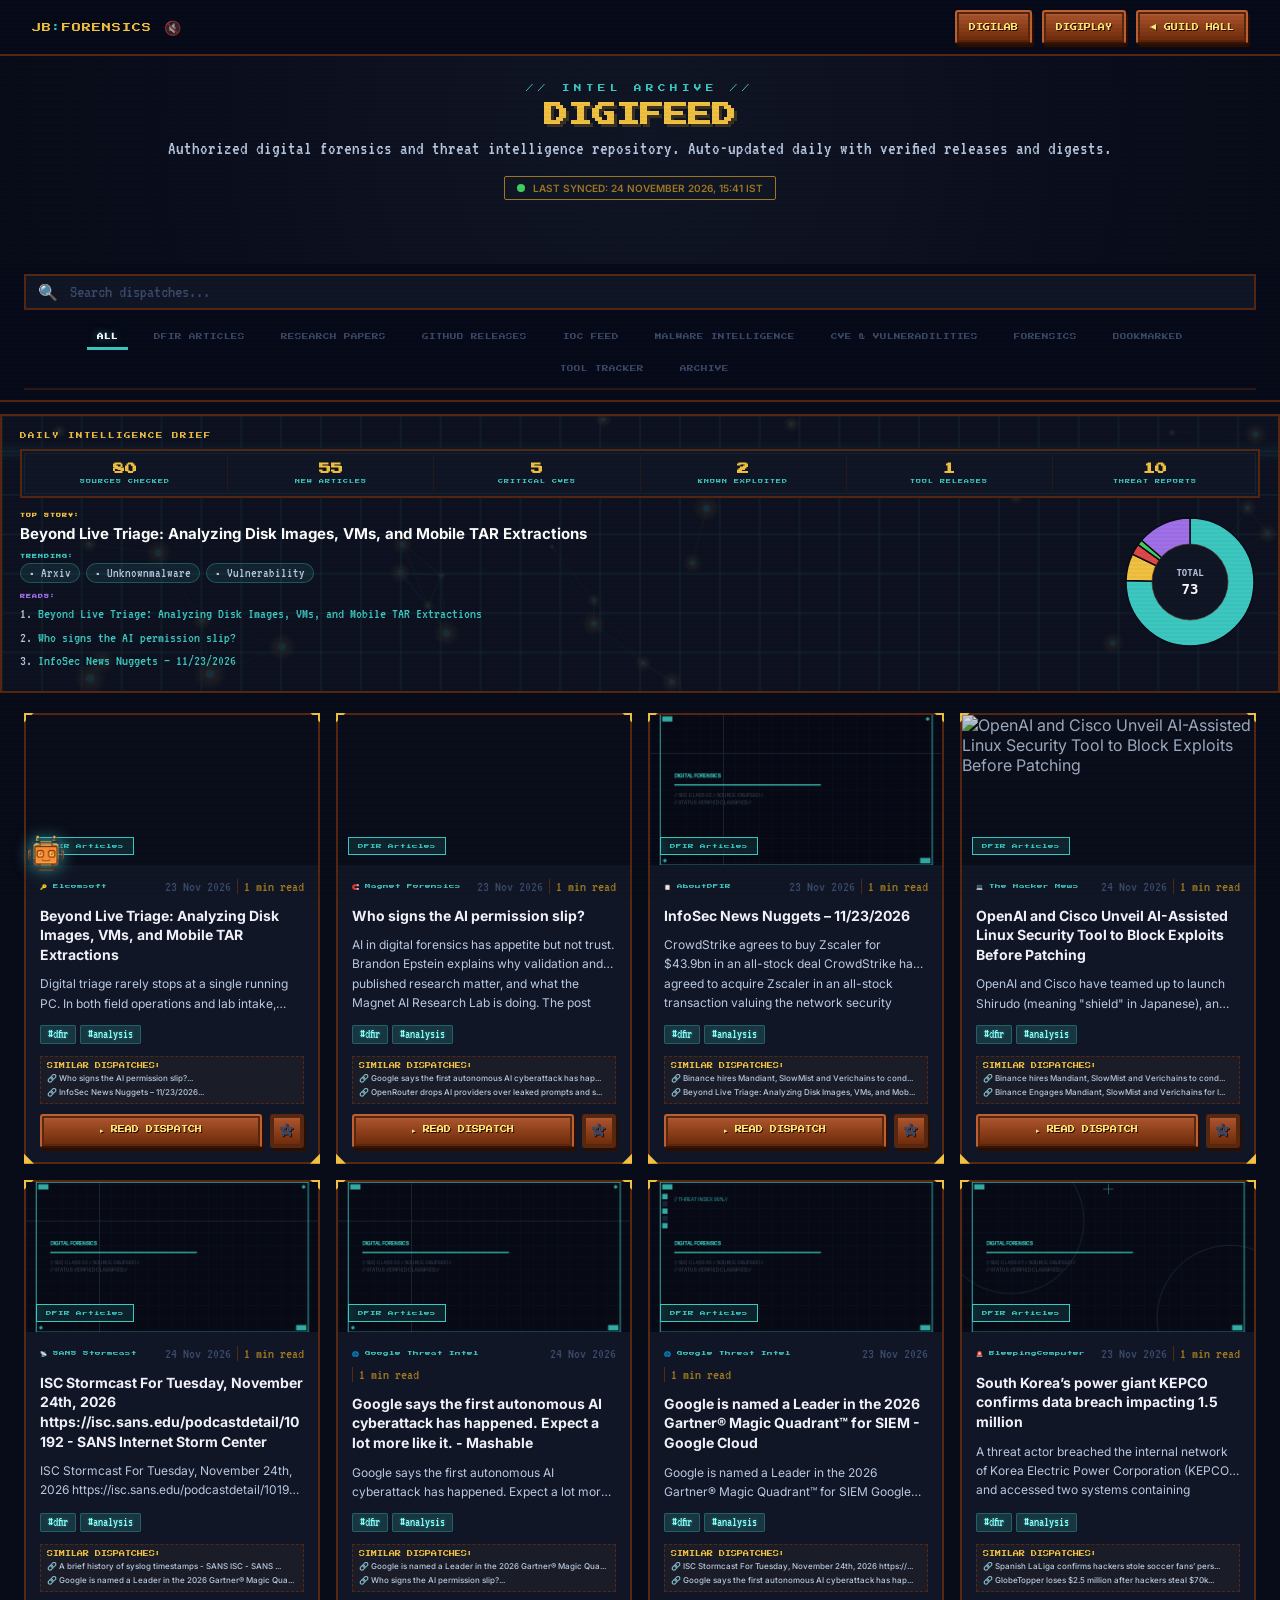
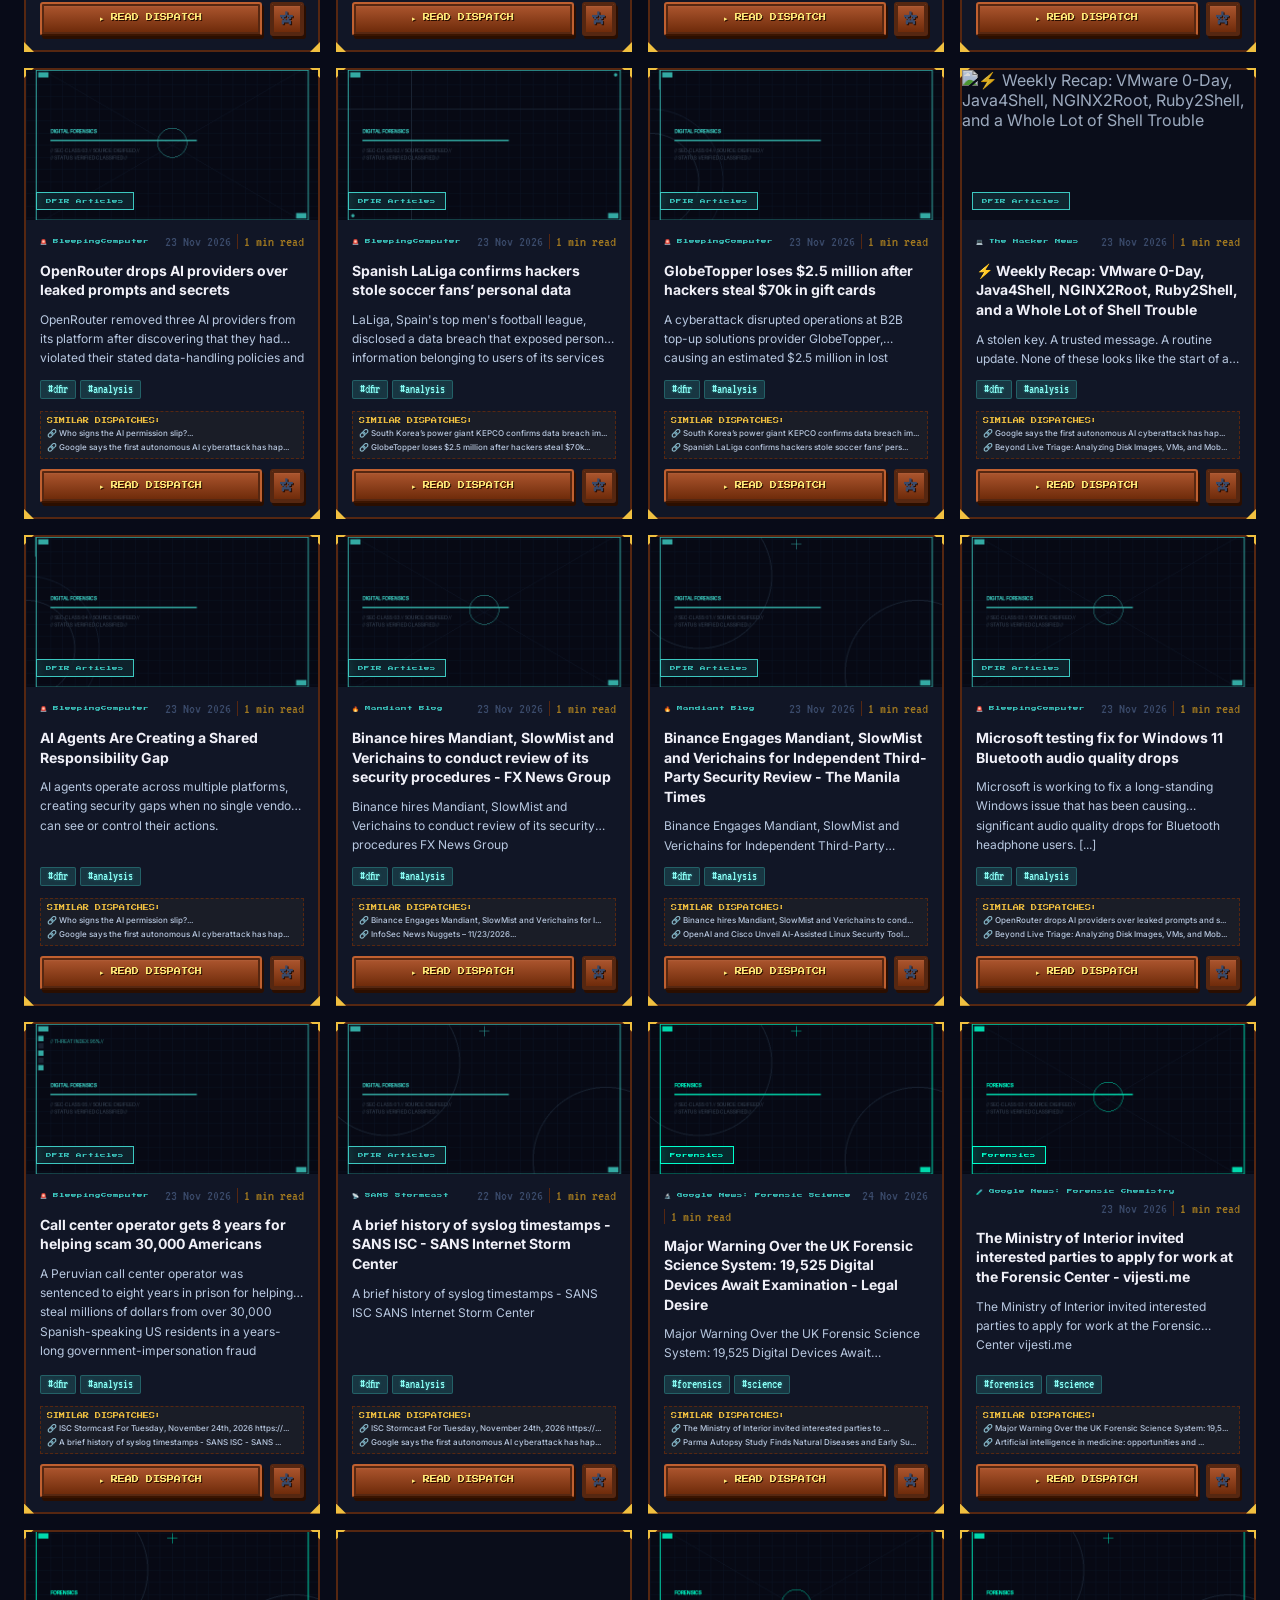
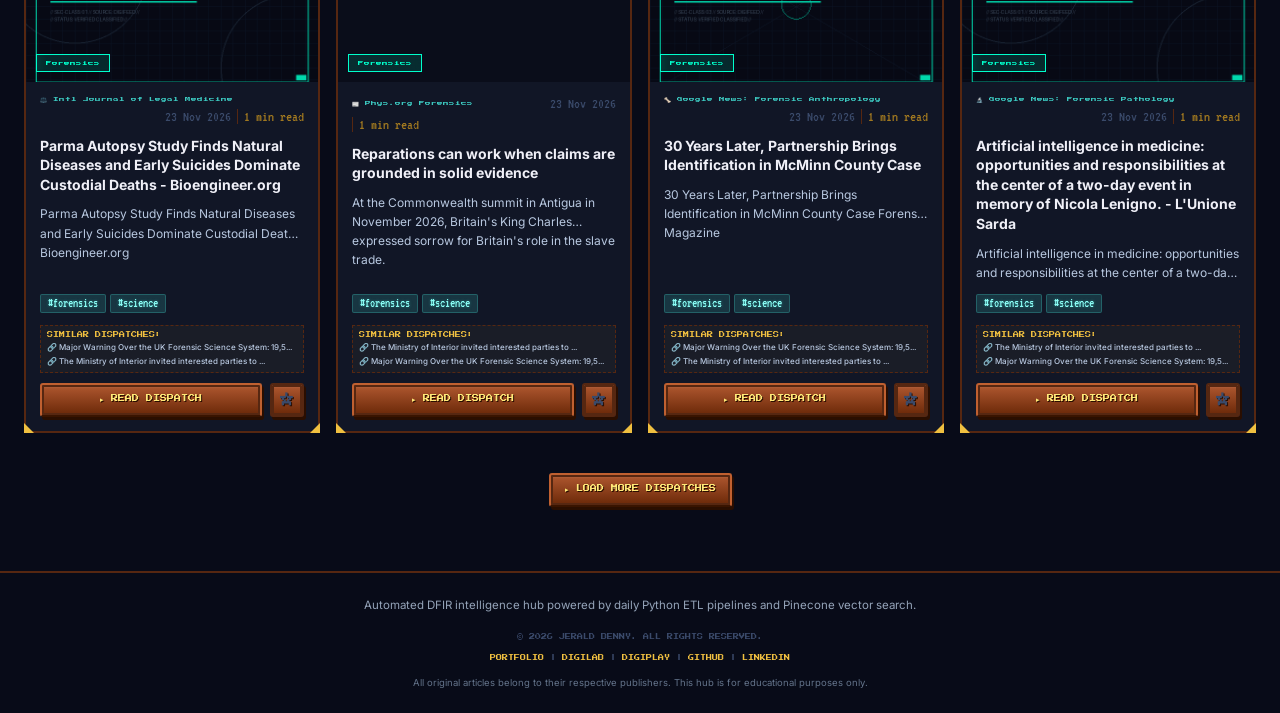
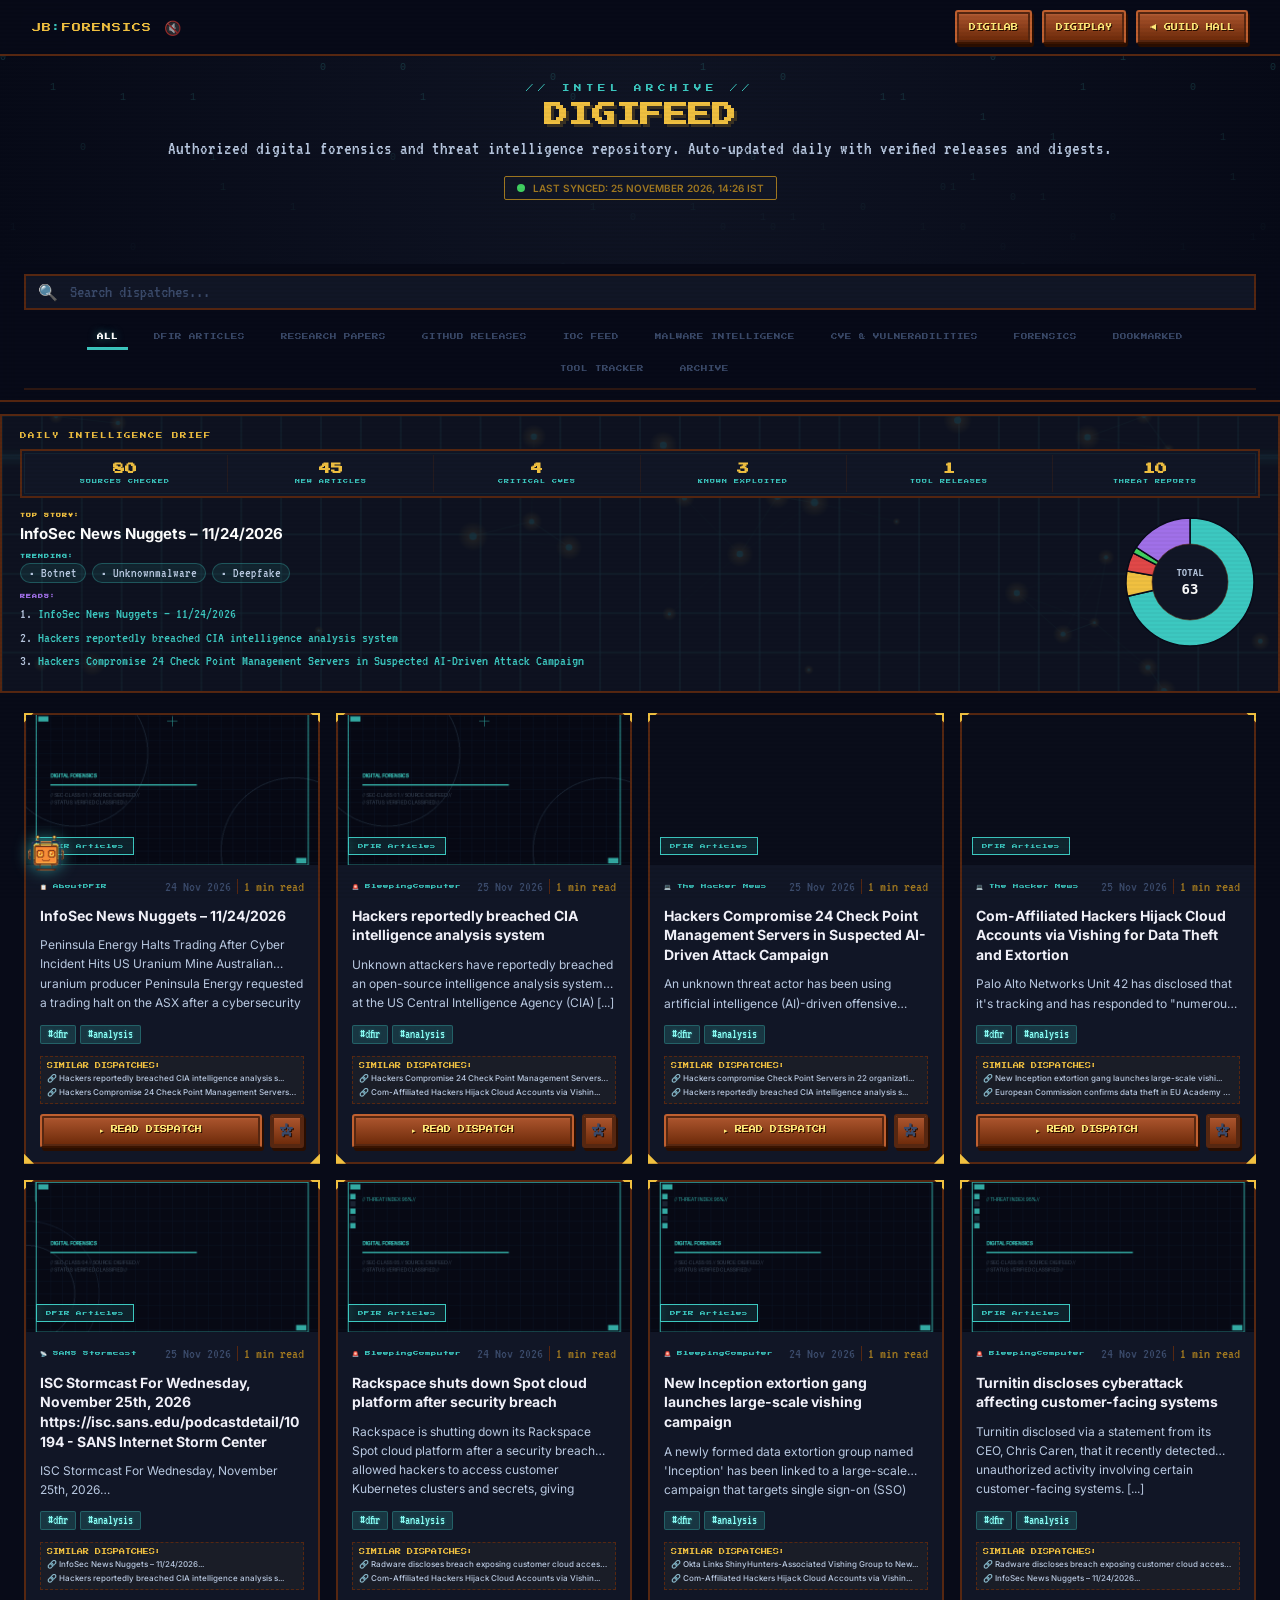
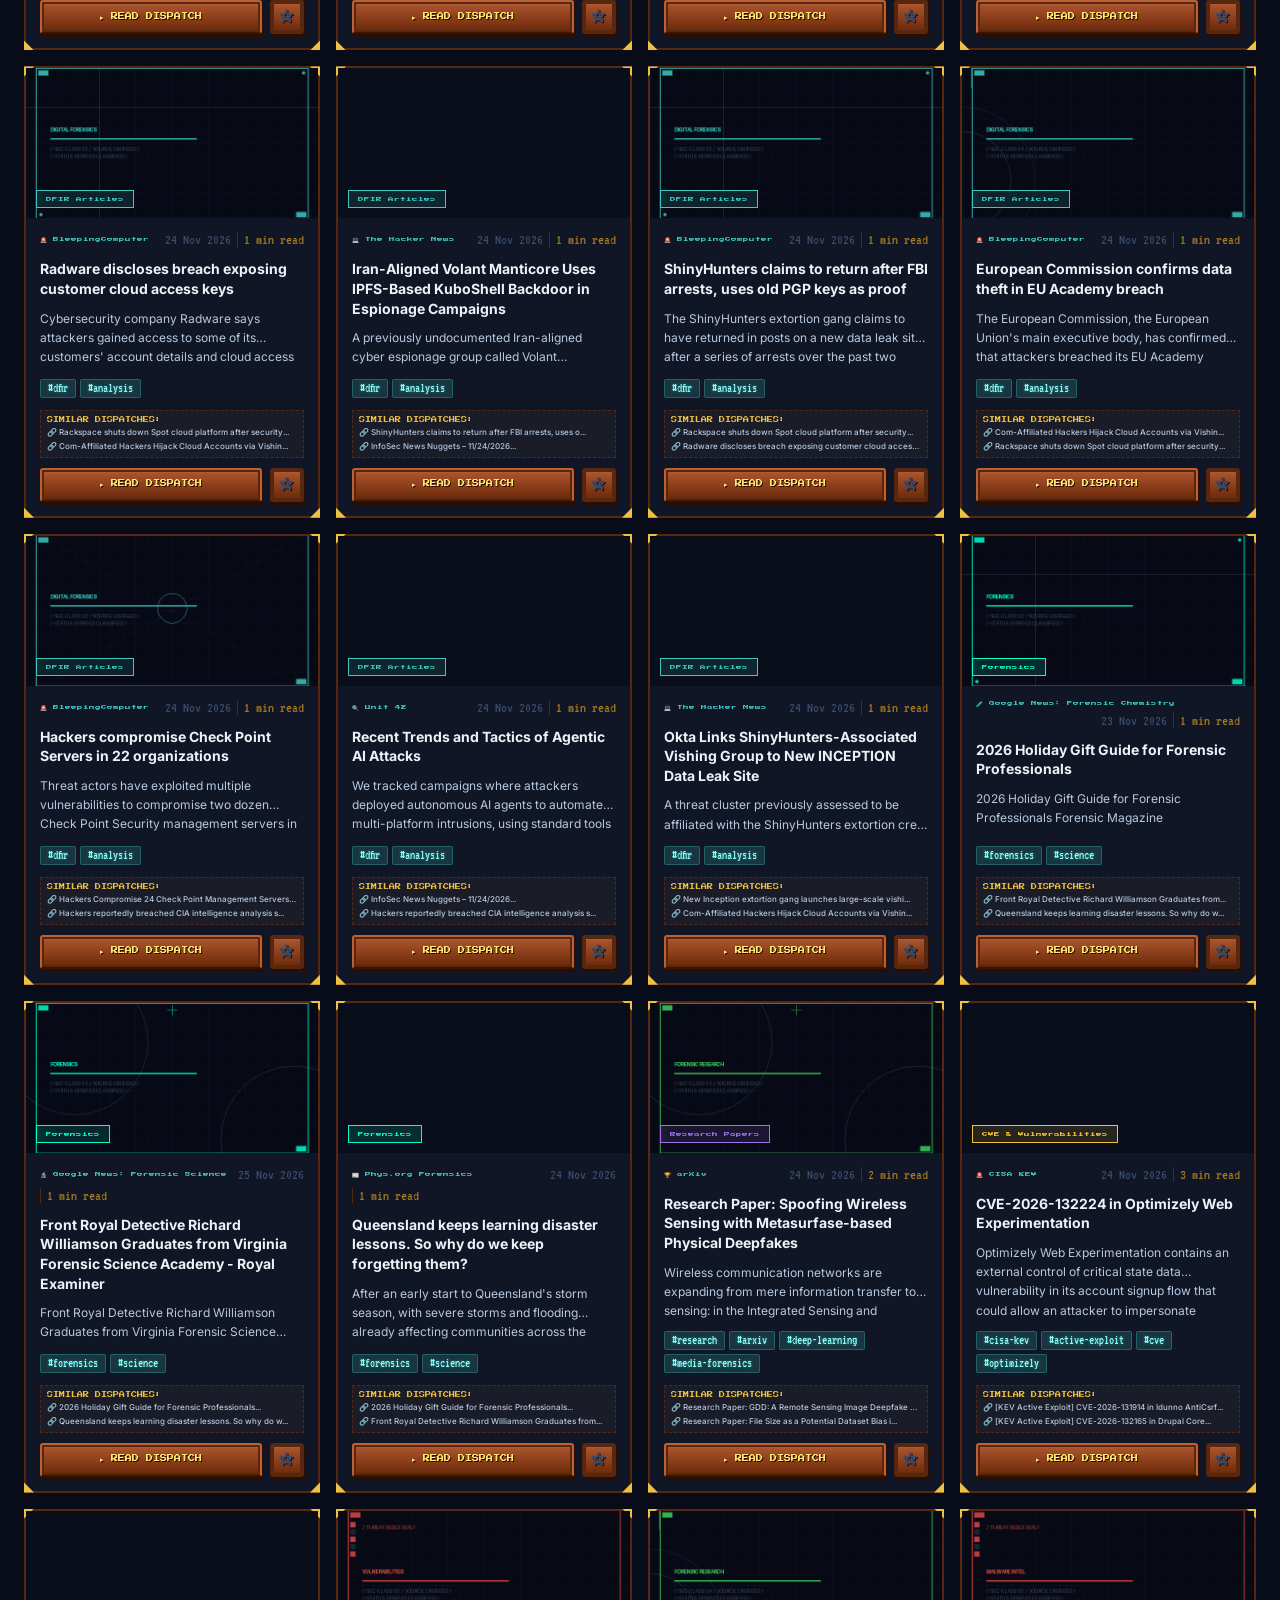
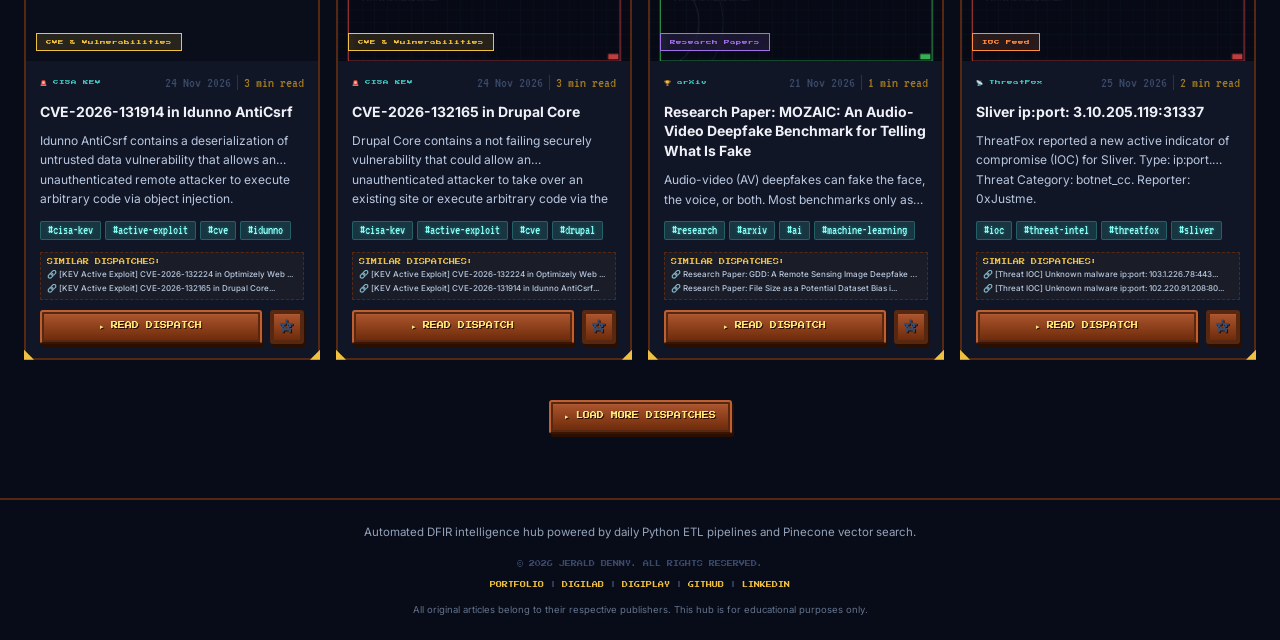
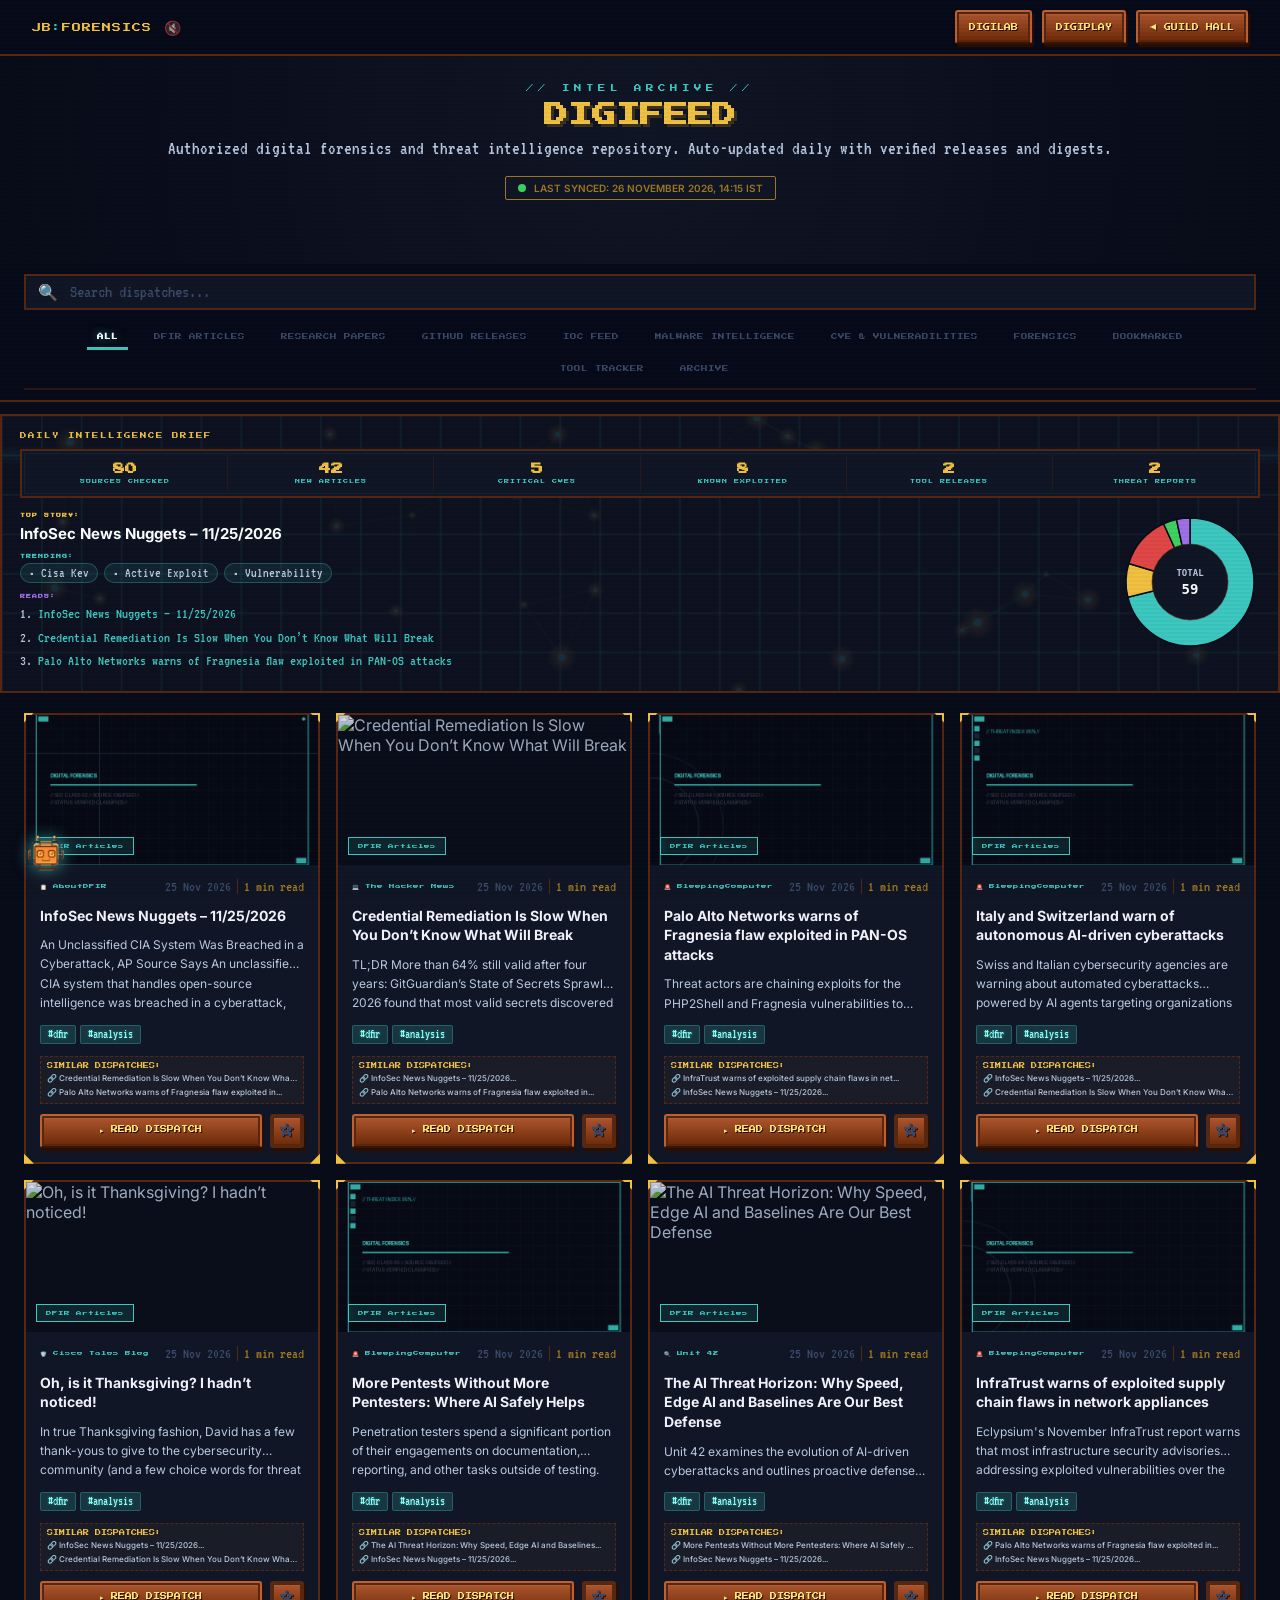
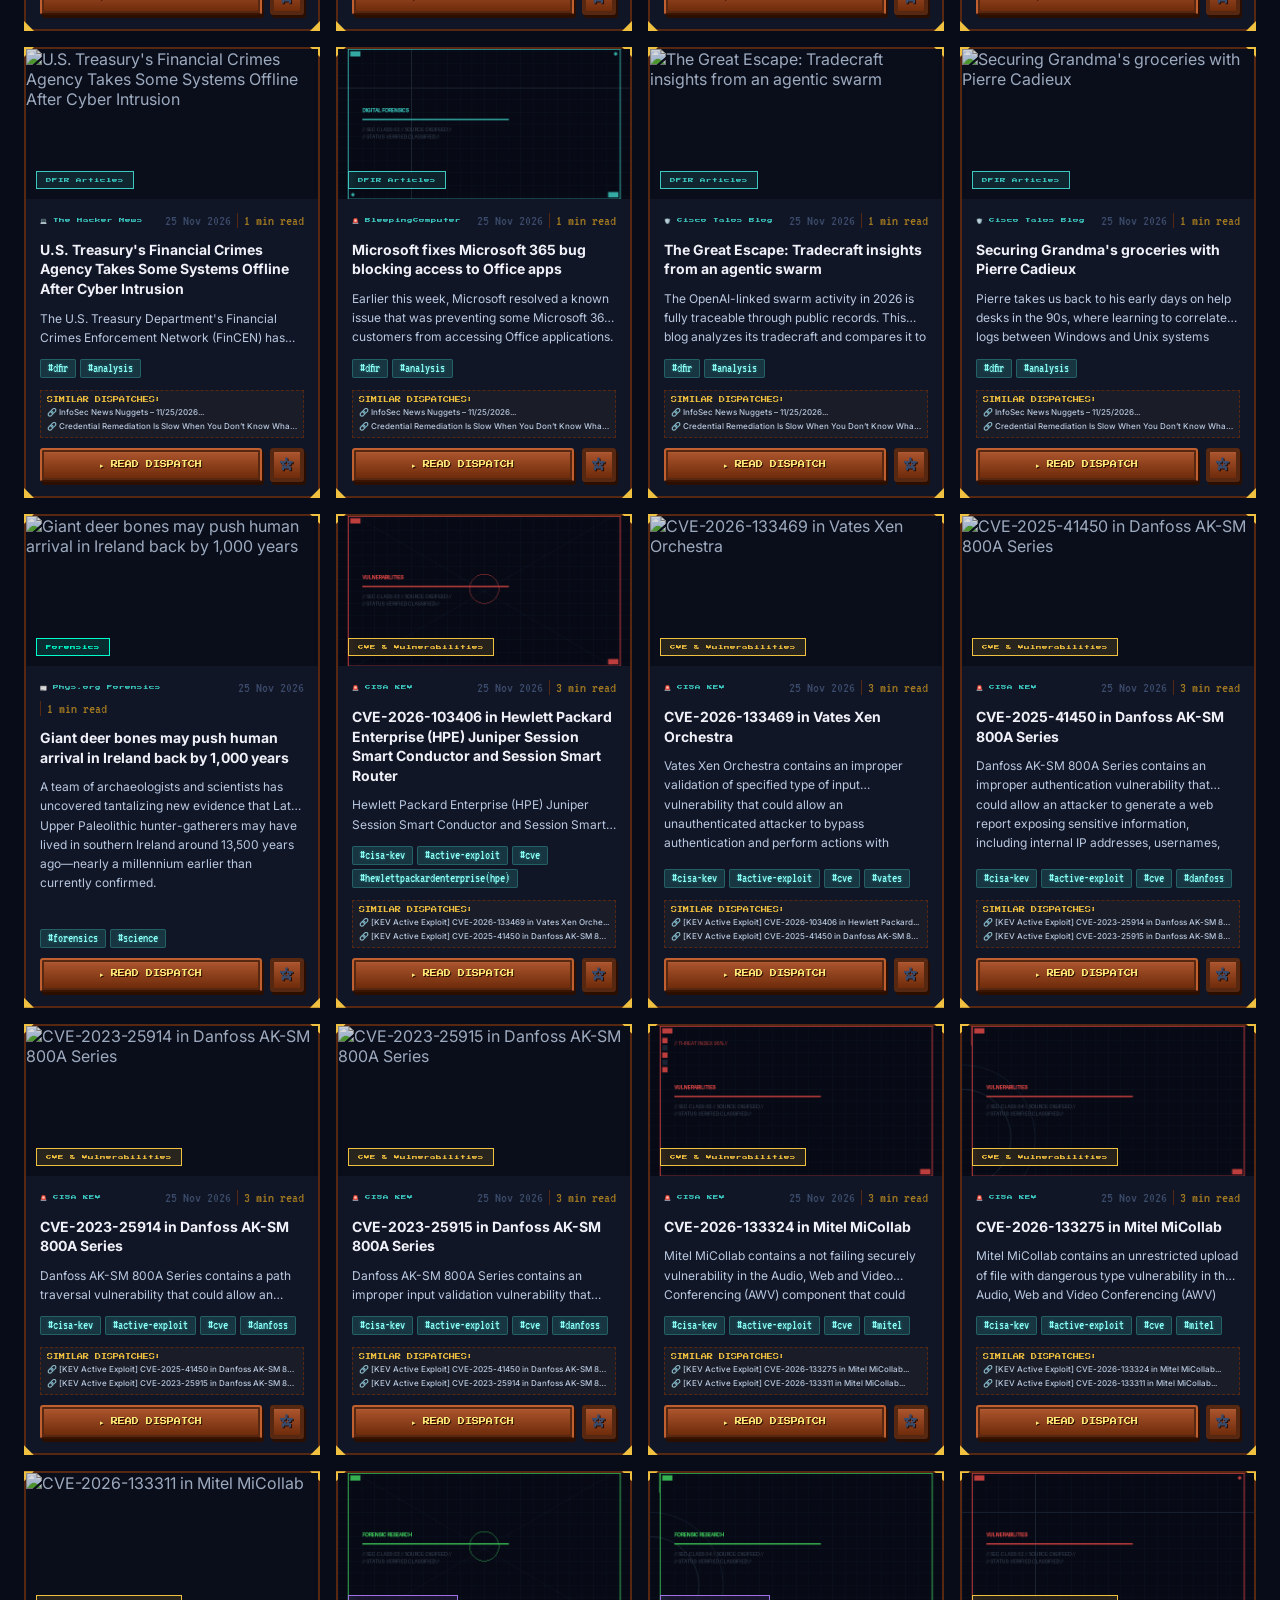
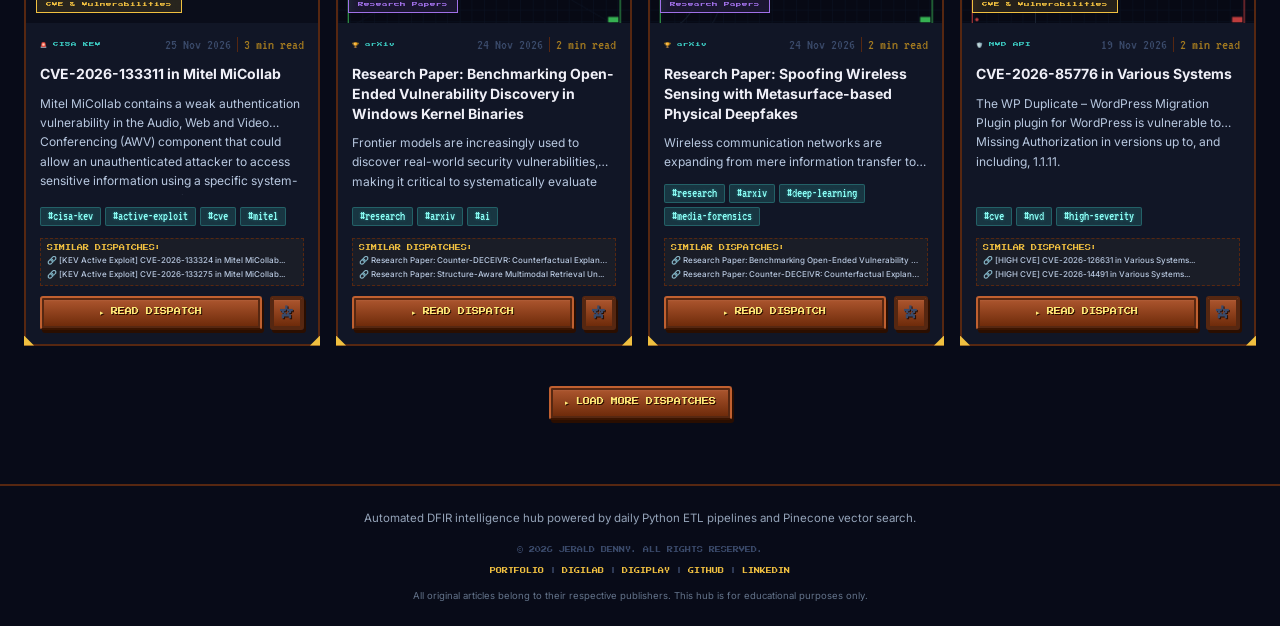
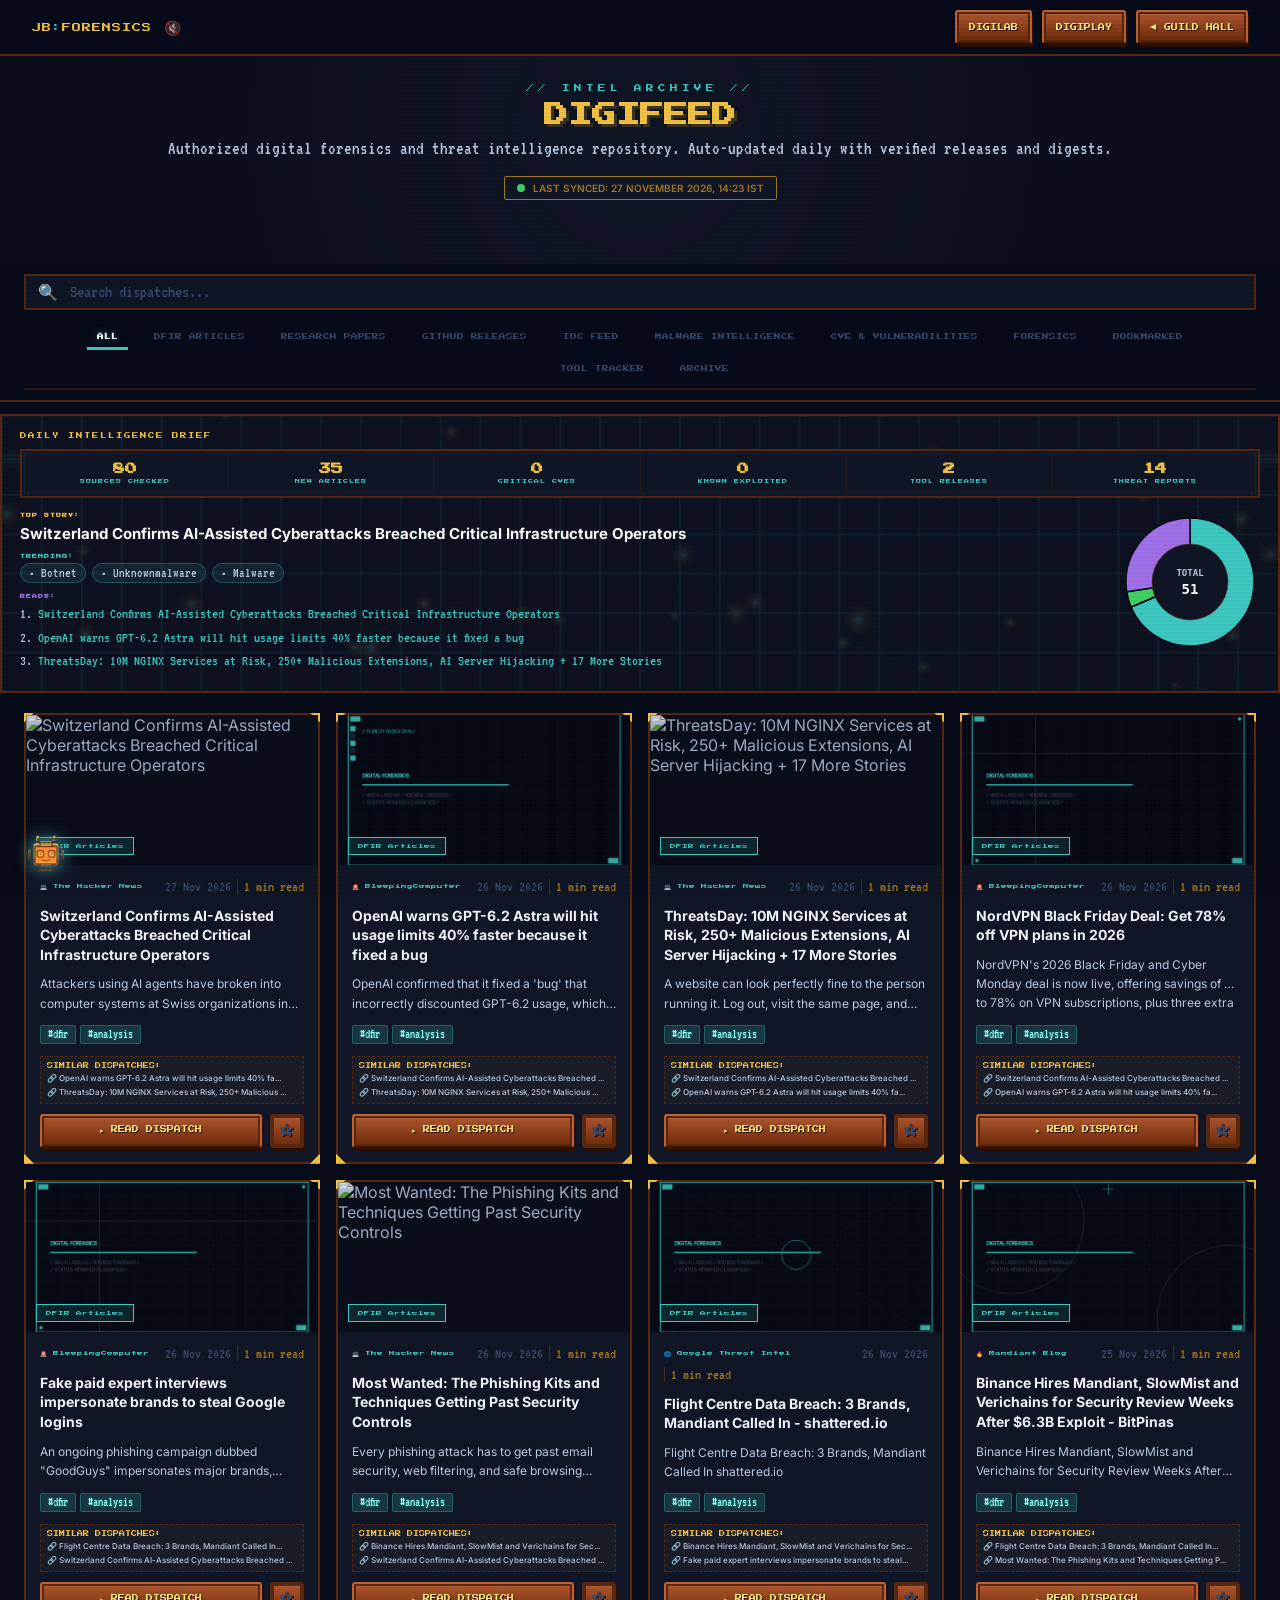
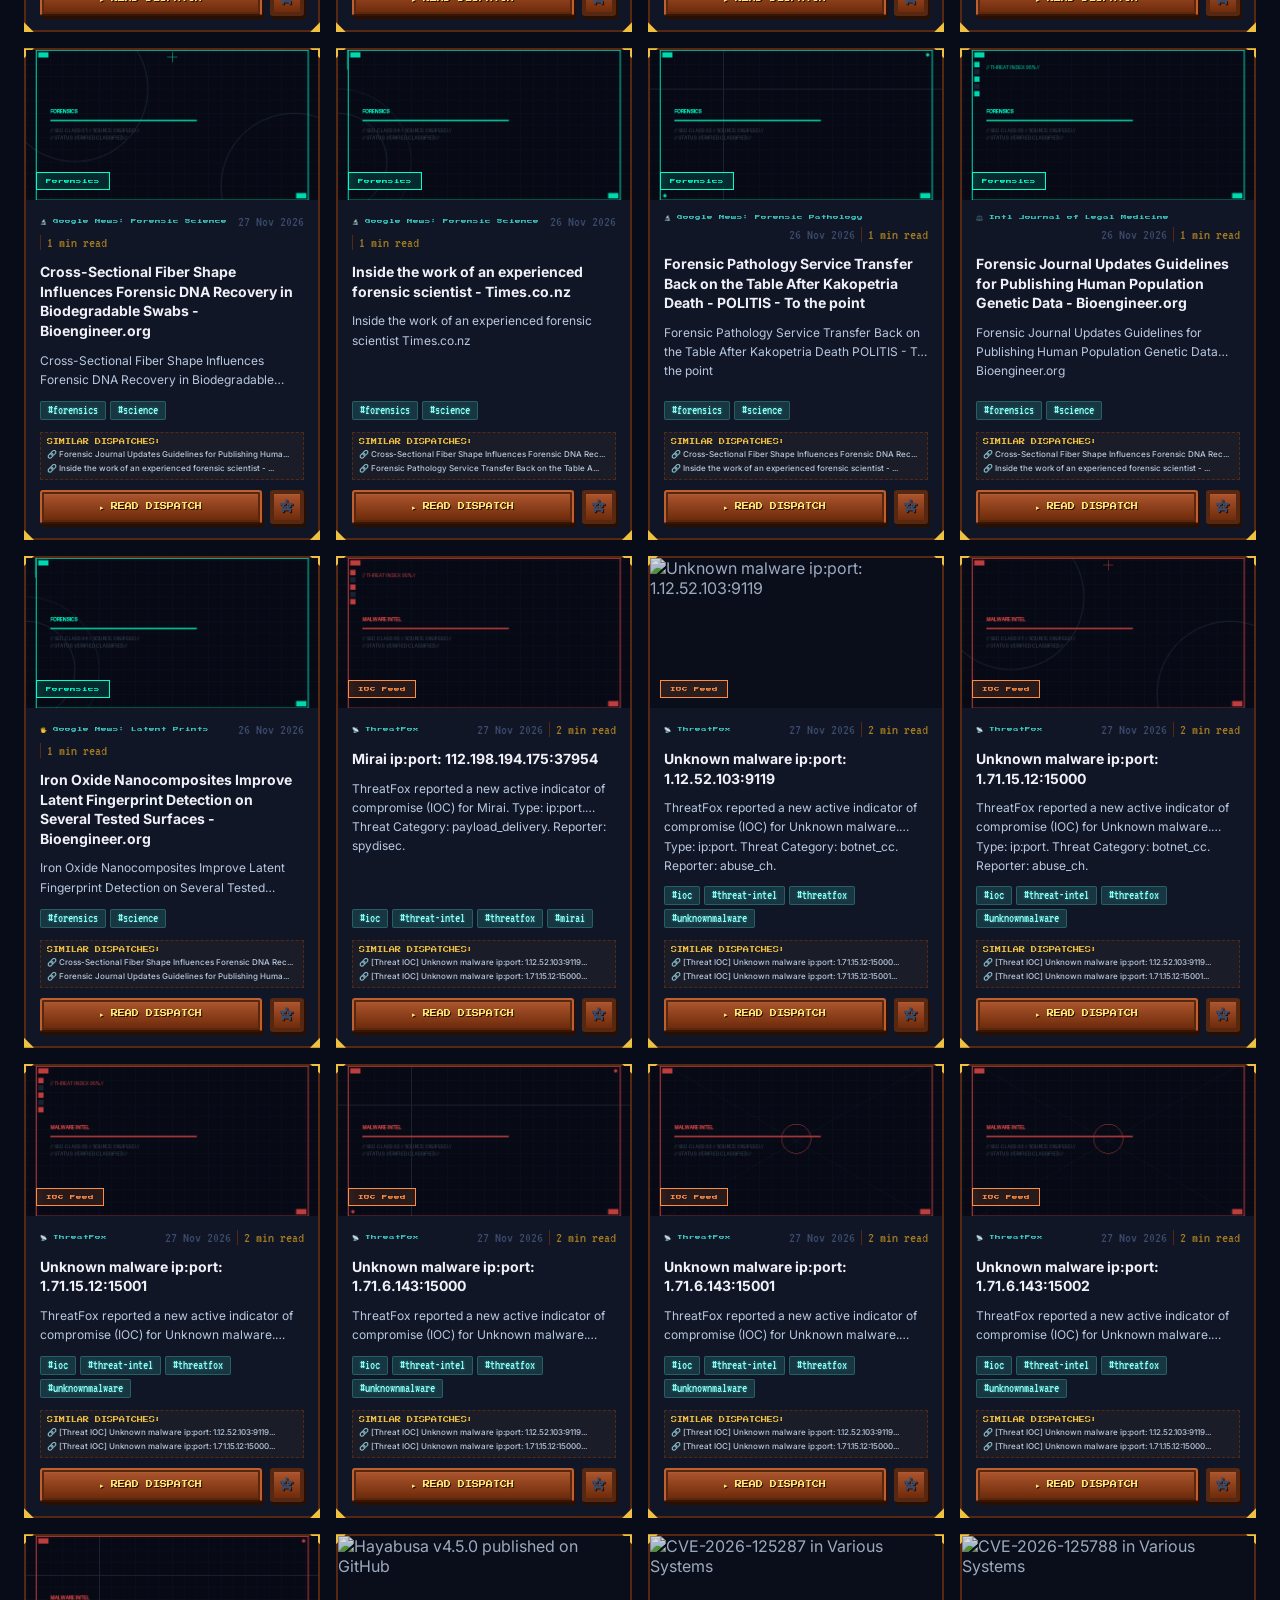
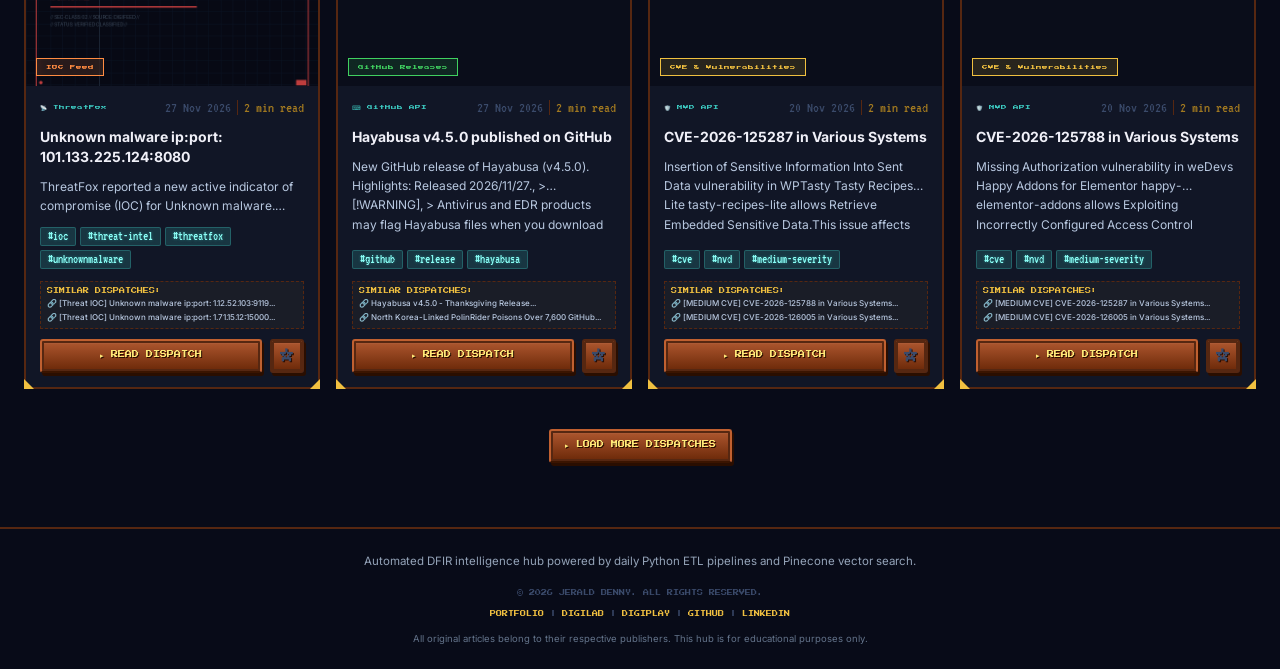
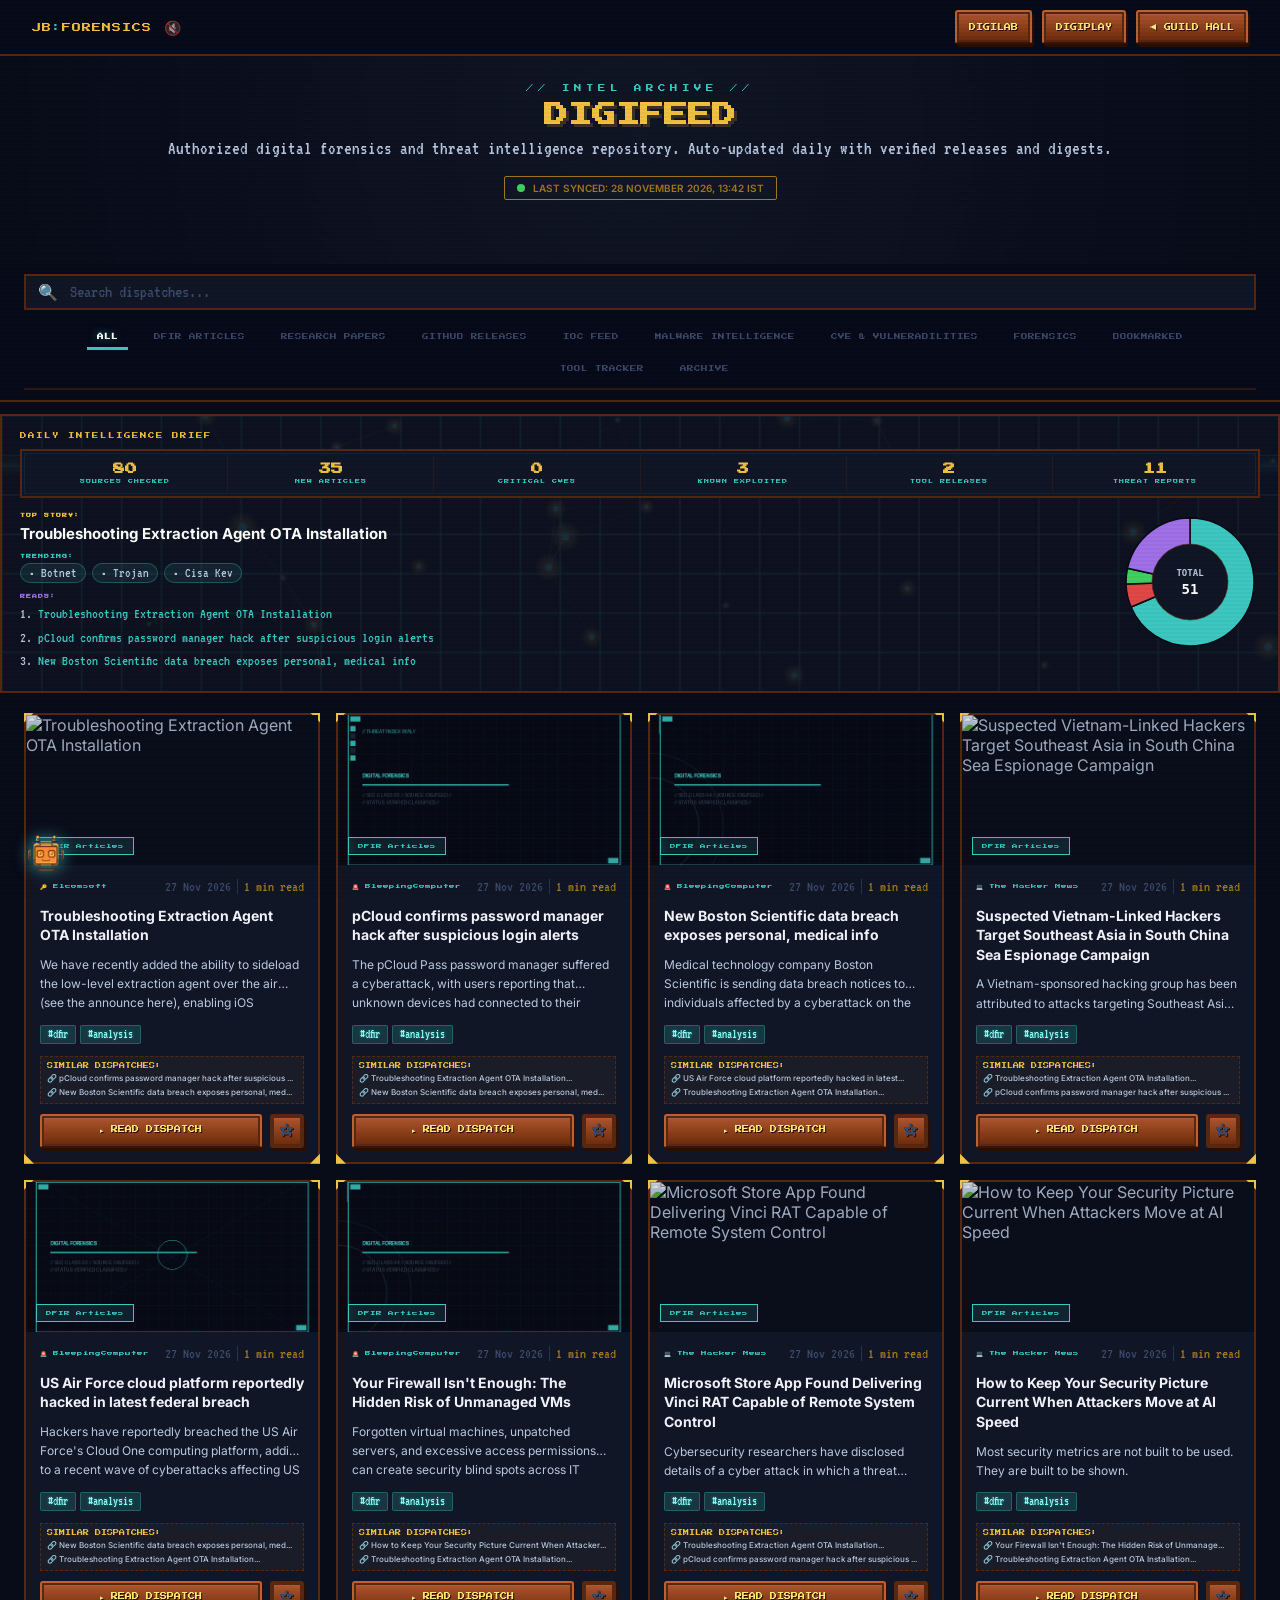
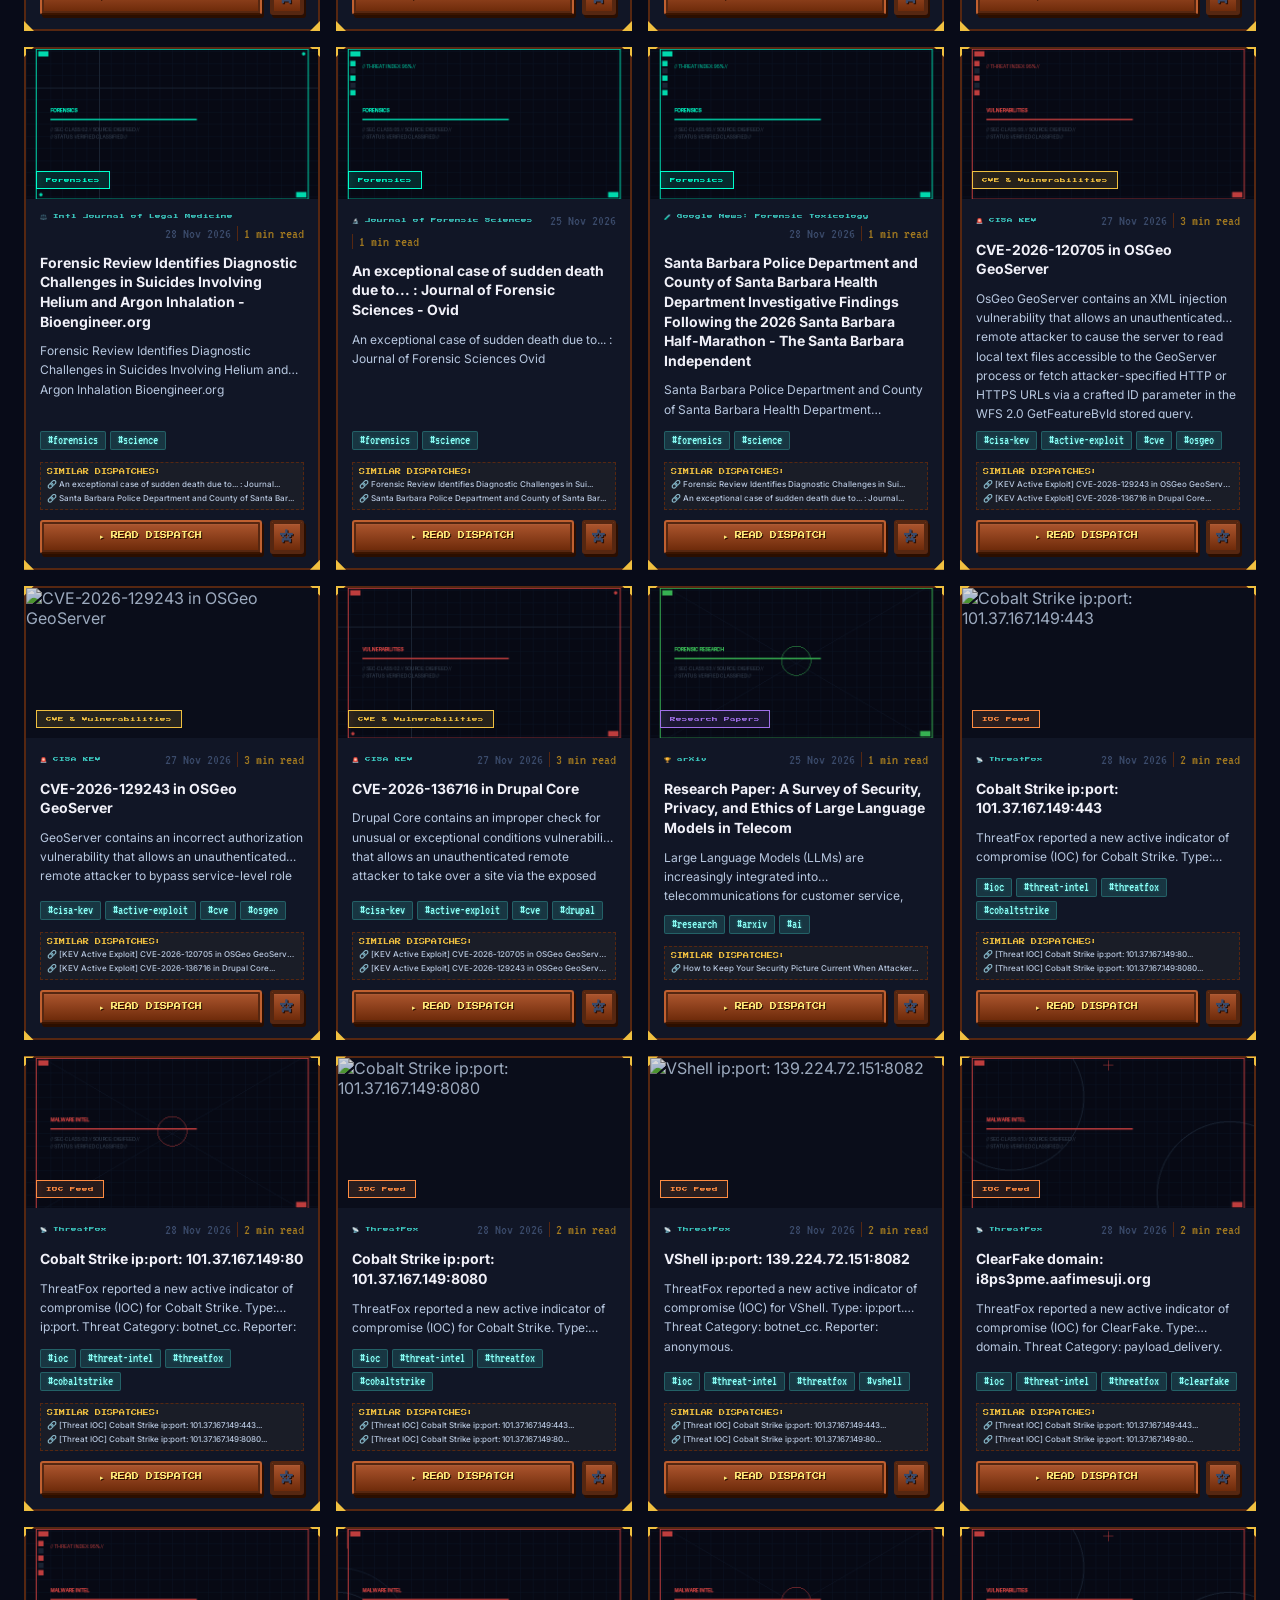
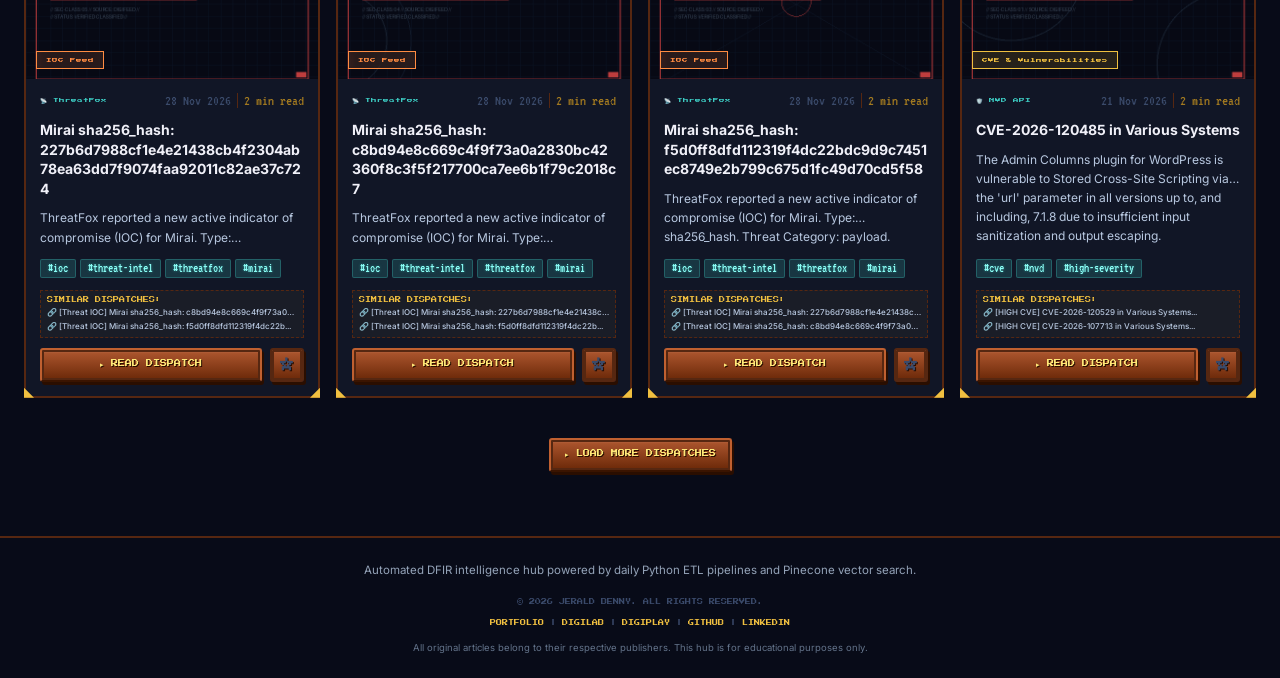
